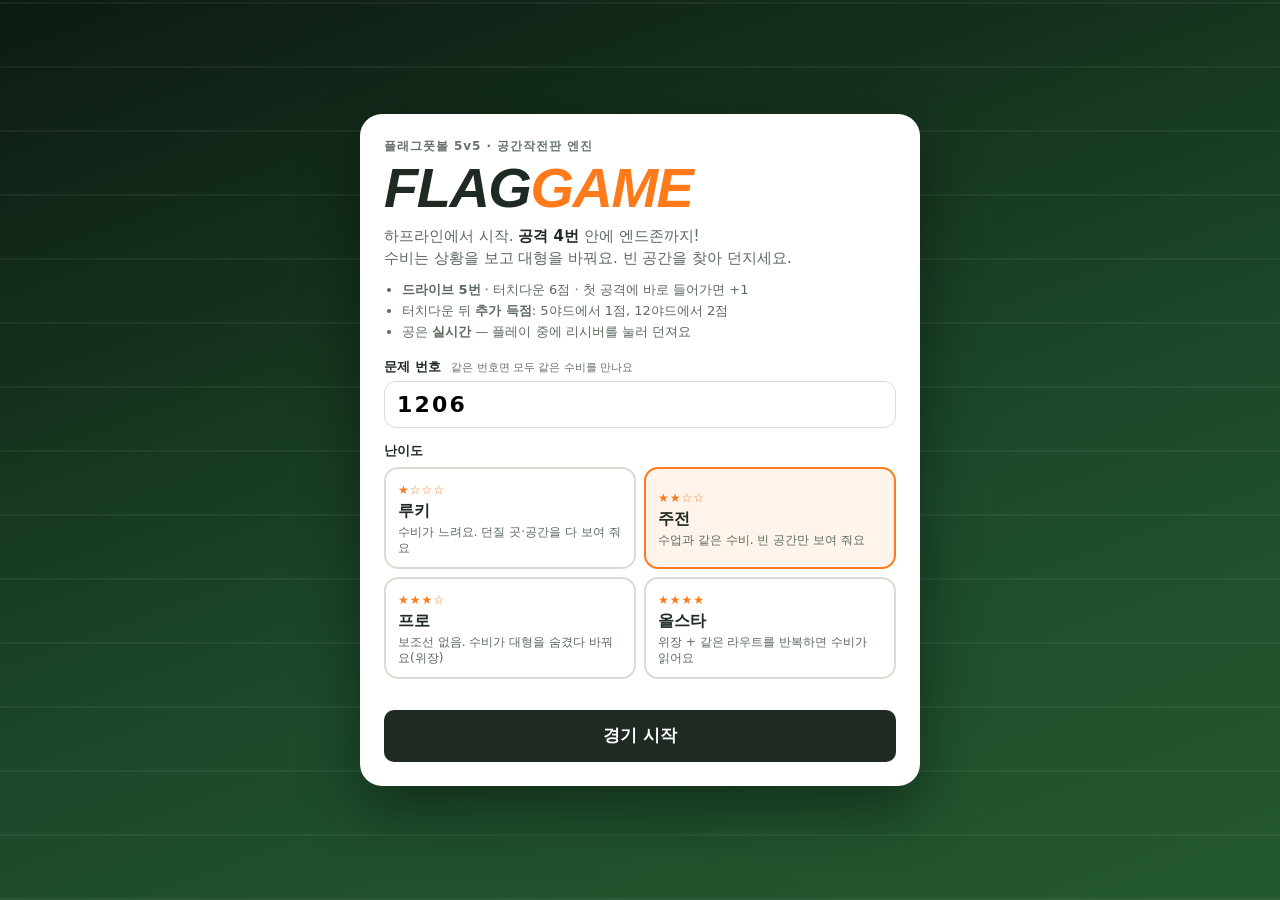
==== index.html @ d213f891 "FLAG GAME 시제품: 4다운 터치다운 게임 (공간작전판 v12 엔진 기반) - 하프라인에서 4번 공격, 드라이브 5번, 추가 득점 1·2점 선택 - 수비 코치: 상황별 대형 " ====
<!DOCTYPE html>
<html lang="ko">
<head>
<meta charset="UTF-8">
<meta name="viewport" content="width=device-width, initial-scale=1.0, maximum-scale=1.0, user-scalable=no">
<meta name="theme-color" content="#ffffff">
<title>FLAG GAME — 4다운 터치다운</title>
<style>
:root{
  --board:#f5f6f2; --panel:#ffffff; --line:#d9ddd3; --ink:#1e2a22; --ink-2:#5b6a5f; --ink-3:#66736a;
  --turf:#3a7a49; --turf-d:#316a3f; --chalk:#f2f4ea;
  --off:#ff7a1a; --off-d:#c75a06; --def:#2f6fe0; --def-d:#1f4fa8;
  --open:#2f9a52; --tight:#d69b12; --shut:#c9422f; --ball:#7a4a1e;
}
*{margin:0;padding:0;box-sizing:border-box;-webkit-tap-highlight-color:transparent}
html,body{height:100%}
body{font-family:'Apple SD Gothic Neo','Noto Sans KR','Malgun Gothic',system-ui,sans-serif;background:var(--board);color:var(--ink);font-size:14px;line-height:1.45;overscroll-behavior:none;-webkit-user-select:none;user-select:none}
button{font:inherit;color:inherit;border:0;background:none;cursor:pointer}
button:focus-visible,[tabindex]:focus-visible{outline:3px solid var(--def);outline-offset:2px}

header{display:flex;align-items:baseline;gap:12px;padding:10px 16px;background:var(--panel);border-bottom:1px solid var(--line)}
header h1{font-size:18px;font-weight:800;letter-spacing:-.5px;white-space:nowrap}
header .claim{font-size:13px;color:var(--ink-2)}
header .gear{margin-left:auto;font-size:18px;color:var(--ink-3);padding:2px 6px}

#app{display:grid;grid-template-columns:minmax(0,1fr) 340px;gap:12px;padding:12px;height:calc(100% - 44px)}
#fieldWrap{position:relative;background:var(--turf);border-radius:14px;overflow:hidden;min-height:360px;touch-action:none}
#field{width:100%;height:100%;display:block;touch-action:none}
#hint{position:absolute;left:12px;top:10px;background:rgba(30,42,34,.78);color:var(--chalk);padding:6px 12px;border-radius:20px;font-size:13px;pointer-events:none;max-width:70%}
#clock{position:absolute;right:12px;top:10px;background:rgba(30,42,34,.78);color:var(--chalk);padding:6px 12px;border-radius:20px;font-size:13px;font-variant-numeric:tabular-nums;pointer-events:none}

#side{display:flex;flex-direction:column;gap:10px;overflow-y:auto;min-height:0}
.box{background:var(--panel);border:1px solid var(--line);border-radius:12px;padding:12px}
.box h2{font-size:13px;font-weight:700;color:var(--ink-2);margin-bottom:8px;display:flex;align-items:center;gap:8px}
.box h2 .r{margin-left:auto;font-weight:500;color:var(--ink-3)}

.chips{display:flex;flex-wrap:wrap;gap:6px}
.chip{padding:7px 12px;border-radius:20px;border:1.5px solid var(--line);background:#fff;font-weight:600;font-size:13px}
.chip.on{background:var(--ink);color:#fff;border-color:var(--ink)}
.chip.def.on{background:var(--def);border-color:var(--def)}
.chip small{display:block;font-weight:400;font-size:12px;opacity:.75;line-height:1.2}

.grid{display:grid;grid-template-columns:44px repeat(5,1fr);gap:4px;align-items:stretch}
.grid .hd{font-size:12px;color:var(--ink-3);text-align:center;padding:4px 0;align-self:end}
.grid .rh{font-size:12px;color:var(--ink-3);display:flex;align-items:center;justify-content:center;text-align:center;line-height:1.2}
.cell{border:1.5px solid var(--line);border-radius:10px;padding:4px 2px 5px;display:flex;flex-direction:column;align-items:center;gap:2px;min-height:58px;background:#fff}
.cell svg{width:30px;height:28px}
.cell span{font-size:12px;font-weight:700;letter-spacing:-.3px}
.cell.on{border-color:var(--off);background:#fff3e8}
.cell.empty{border-style:dashed;opacity:.35;pointer-events:none}
.cell:disabled{opacity:.4}
.who{font-size:13px;margin-bottom:8px;color:var(--ink-2)}
.who b{color:var(--off-d)}

.row{display:flex;gap:8px;align-items:center}
.btn{padding:10px 14px;border-radius:10px;font-weight:700;font-size:14px;background:#eef0ea}
.btn.primary{background:var(--ink);color:#fff;flex:1}
.btn.primary:disabled{opacity:.45}
.btn.small{padding:7px 10px;font-size:13px}
input[type=range]{flex:1;accent-color:var(--ink)}
.mode{display:flex;border:1.5px solid var(--line);border-radius:10px;overflow:hidden}
.mode button{flex:1;padding:8px;font-weight:700;font-size:13px}
.mode button.on{background:var(--ink);color:#fff}

#result{display:none}
#result .big{font-size:26px;font-weight:800;letter-spacing:-.5px;line-height:1.1}
#result .big.open{color:var(--open)} #result .big.tight{color:var(--tight)} #result .big.shut{color:var(--shut)}
#result .sub{font-size:13px;color:var(--ink-2);margin-top:3px}
#ask{margin-top:10px;padding:10px 12px;background:#f2f4ee;border-left:4px solid var(--def);border-radius:6px;font-size:13.5px;line-height:1.5}

#log{display:flex;flex-direction:column;gap:5px}
.try{display:flex;gap:8px;font-size:12.5px;padding:6px 8px;border-radius:8px;background:#f7f8f4;align-items:baseline}
.try .f{font-weight:700;color:var(--def-d);min-width:56px}
.try .s{margin-left:auto;font-weight:700;font-variant-numeric:tabular-nums}
.try .s.open{color:var(--open)} .try .s.tight{color:var(--tight)} .try .s.shut{color:var(--shut)}
.empty-note{font-size:13px;color:var(--ink-3)}

#view3d{display:none;position:fixed;inset:0;background:#0f1713;z-index:8;flex-direction:column}
#view3d .bar{display:flex;align-items:center;gap:10px;padding:8px 12px;color:#e8ece4;font-size:13px}
#view3d .bar b{font-size:15px;white-space:nowrap}
#view3d .bar .mode button{color:#e8ece4;padding:6px 12px;white-space:nowrap} #view3d .bar .mode button.on{background:#ffe28a;color:#1e2a22}
#view3d .bar .x{margin-left:auto;background:#2a3830;color:#fff;padding:6px 12px;border-radius:8px;font-weight:700}
#c3d{flex:1;min-height:0;touch-action:none;position:relative}
#c3d canvas{display:block;position:absolute;inset:0}
#c3d::after{content:'';position:absolute;inset:0;pointer-events:none;z-index:1;background:radial-gradient(ellipse at 50% 52%,rgba(0,0,0,0) 58%,rgba(4,10,7,.42) 100%)}
#hud,#read,#verdict{z-index:2}
#camSel{margin-left:6px}
#hud{position:absolute;left:12px;top:12px;display:flex;gap:2px;pointer-events:none;font-family:'Helvetica Neue',Arial,sans-serif}
#hud .cell{background:rgba(12,18,15,.82);border:1px solid rgba(255,255,255,.08);padding:6px 12px;min-width:74px;color:#e8ece4}
#hud .cell:first-child{border-radius:8px 0 0 8px} #hud .cell:last-child{border-radius:0 8px 8px 0}
#hud small{display:block;font-size:10px;letter-spacing:.14em;color:#9fb0a5} #hud b{display:block;font-size:17px;font-weight:800;line-height:1.2}
#hud b.num{font-variant-numeric:tabular-nums;color:#ffe28a} #hud .wide{min-width:180px} #hud .wide b{font-size:13px;font-weight:600}
#read{position:absolute;left:12px;bottom:12px;display:flex;align-items:center;gap:6px;background:rgba(12,18,15,.82);padding:8px 10px;border-radius:10px}
#read .lbl{font-size:10px;letter-spacing:.14em;color:#9fb0a5;margin-right:6px}
#read .rb{width:46px;height:38px;border-radius:8px;background:#ff7a1a;color:#fff;font-weight:800;font-size:14px}
#read .rb:disabled{background:#3a463f;color:#8d9a90}
#lost3d{position:absolute;inset:0;display:none;flex-direction:column;align-items:center;justify-content:center;gap:12px;background:rgba(12,18,15,.9);color:#fff;font-weight:800;font-size:17px;text-align:center;z-index:4}
#lost3d small{display:block;font-weight:500;font-size:13px;color:#c9d3cc;margin-top:6px}
#lost3d .btn{flex:0 0 auto;width:auto;min-width:150px;padding:12px 22px}
#tdBanner{position:absolute;left:50%;top:24%;transform:translate(-50%,-50%);font:italic 900 clamp(36px,8vw,92px)/1 "Arial Black","Helvetica Neue",Arial,sans-serif;color:#ffd21f;-webkit-text-stroke:3px #0f1417;text-shadow:0 6px 0 #c75a06,0 12px 28px rgba(0,0,0,.45);pointer-events:none;display:none;z-index:3;white-space:nowrap}
#verdict{position:absolute;right:12px;bottom:12px;background:rgba(12,18,15,.86);color:#fff;padding:10px 14px;border-radius:10px;font-weight:800;font-size:18px;display:none;max-width:60%}
#verdict.open{color:#7ee2a0} #verdict.tight{color:#ffd166} #verdict.shut{color:#ff8a80}
#verdict small{display:block;font-weight:500;font-size:12px;color:#c9d3cc;margin-top:3px}
@media (max-width:600px){
  #hud{flex-wrap:wrap;right:12px;gap:2px} #hud .cell{min-width:0;flex:1;padding:4px 8px} #hud .wide{flex-basis:100%;border-radius:0 0 8px 8px} #hud .cell:first-child,#hud .cell:last-child{border-radius:0}
  #hud b{font-size:14px} #hud small{font-size:10px}
  #read{left:8px;right:8px;bottom:8px;justify-content:space-between} #read .lbl{display:none} #read .rb{flex:1;height:44px;font-size:16px}
  #verdict{left:8px;right:8px;bottom:64px;max-width:none;font-size:16px}
  #view3d .bar .tip{display:none}
}
#view3d .ctl{display:flex;align-items:center;gap:10px;padding:8px 12px;background:#1a2620;color:#e8ece4;font-size:13px}
#view3d .ctl .btn{background:#2a3830;color:#fff}
#view3d .guideSel{border-color:#3a4a41} #view3d .guideSel button{color:#e8ece4;white-space:nowrap} #view3d .guideSel button.on{background:#ffe28a;color:#1e2a22}
@media (max-width:600px){ #view3d .ctl{flex-wrap:wrap} #view3d .guideSel{flex-basis:100%} }
#view3d .ctl input[type=range]{accent-color:#ffe28a}
#view3d .tip{font-size:12px;color:#9fb0a5}
#btn3d{margin-bottom:10px;width:100%;background:#1e2a22;color:#fff}
.stripHd{display:flex;justify-content:space-between;gap:6px;font-size:12px;color:var(--ink-3);margin-bottom:4px;flex-wrap:wrap}
.lg{display:inline-block;width:9px;height:9px;border-radius:2px;margin:0 3px 0 7px;vertical-align:-1px} .lg.open{background:#2f9a52} .lg.tight{background:#f2c94c} .lg.shut{background:#efcdc6}
#winStrip{width:100%;height:78px;display:block;cursor:pointer;touch-action:none}
.guideSel button{font-size:13px;padding:7px 4px}
#winLine{font-size:12.5px;line-height:1.5}
#btn3d:disabled{opacity:.4}
#settings{display:none;position:fixed;inset:0;background:rgba(30,42,34,.45);align-items:center;justify-content:center;z-index:9}
#settings .sheet{background:#fff;border-radius:14px;padding:18px;width:min(92vw,380px)}
#settings label{display:block;font-size:13px;color:var(--ink-2);margin:10px 0 4px}
#settings input[type=number]{width:100%;padding:8px;border:1.5px solid var(--line);border-radius:8px;font:inherit}
#settings p{font-size:12.5px;color:var(--ink-3);margin-top:8px;line-height:1.5}

/* 우리 조 작전 · 교사 화면 */
.slots{display:grid;gap:6px}
.slot{display:flex;align-items:center;gap:8px;border:1.5px solid var(--line);border-radius:10px;padding:8px 10px}
.slot .grow{flex:1;min-width:0}
.slot .nm{font-weight:700;font-size:14px;white-space:nowrap;overflow:hidden;text-overflow:ellipsis}
.slot .tm{font-size:12px;color:var(--ink-3)}
.slot.empty .nm{color:var(--ink-3);font-weight:600}
.slot .btn{padding:7px 10px;font-size:13px}
.teamBar{display:flex;align-items:center;gap:8px;margin-top:8px}
.teamBar .empty-note{flex:1}
.dlg{display:none;position:fixed;inset:0;background:rgba(30,42,34,.45);align-items:center;justify-content:center;z-index:20;padding:16px}
.dlg .sheet{background:#fff;border-radius:14px;padding:18px;width:min(92vw,380px)}
.dlg h2{font-size:16px;font-weight:800;margin-bottom:4px}
.dlg .lead{font-size:13px;color:var(--ink-2)}
.dlg label{display:block;font-size:13px;color:var(--ink-2);margin:12px 0 4px}
.dlg input,.dlg select,#settings input[type=text]{width:100%;padding:10px;border:1.5px solid var(--line);border-radius:8px;font:inherit;font-size:16px;background:#fff;color:var(--ink)}
.dlg .two{display:grid;grid-template-columns:1fr 1fr;gap:10px}
.dlg .two label{margin-top:12px}
.dlg .msg{min-height:20px;font-size:13px;color:var(--shut);margin-top:10px;line-height:1.4}
.dlg .acts{display:flex;gap:8px;justify-content:flex-end;margin-top:12px}
.dlg .acts .btn.primary{flex:0 0 auto;min-width:96px}
#inpPin{letter-spacing:10px;font-size:24px;text-align:center;font-variant-numeric:tabular-nums}
#toast{position:fixed;left:50%;bottom:24px;transform:translateX(-50%);background:var(--ink);color:#fff;padding:10px 16px;border-radius:20px;font-size:14px;z-index:30;display:none;max-width:92vw;text-align:center;box-shadow:0 6px 20px rgba(0,0,0,.25)}
#teacher{display:none;position:fixed;inset:0;background:var(--board);z-index:15;overflow:auto;-webkit-overflow-scrolling:touch}
#teacher .tHead{position:sticky;top:0;background:var(--panel);border-bottom:1px solid var(--line);padding:10px 16px;display:flex;align-items:center;gap:8px;flex-wrap:wrap;z-index:1}
#teacher .tHead h2{font-size:17px;font-weight:800;margin-right:auto}
#teacher .tBody{padding:12px 16px 40px;max-width:900px;margin:0 auto}
#tStatus{font-size:13px;color:var(--ink-2);margin:2px 0 10px;min-height:18px}
#tTabs{display:flex;flex-wrap:wrap;gap:6px;margin-bottom:12px}
#tTabs .chip .n{font-weight:500;opacity:.7;margin-left:4px;font-size:12px}
.tRow{display:grid;grid-template-columns:52px repeat(3,minmax(0,1fr));gap:8px;margin-bottom:8px;align-items:stretch}
.tRow .tn{font-weight:800;display:flex;align-items:center;justify-content:center;background:var(--panel);border:1px solid var(--line);border-radius:10px}
.tCell{background:var(--panel);border:1.5px solid var(--line);border-radius:10px;padding:9px 10px;text-align:left;min-height:64px;display:flex;flex-direction:column;gap:2px;position:relative}
.tCell .k{font-size:12px;color:var(--ink-3)}
.tCell .nm{font-weight:700;font-size:14px;white-space:nowrap;overflow:hidden;text-overflow:ellipsis}
.tCell .tm{font-size:12px;color:var(--ink-3)}
.tCell.empty{background:transparent;border-style:dashed}
.tCell.empty .nm{color:var(--ink-3);font-weight:500}
.tCell .hist{position:absolute;right:6px;bottom:6px;font-size:12px;color:var(--def);font-weight:700;padding:4px 6px;border-radius:6px;background:#eef3ff}
#tKeyBox{background:var(--panel);border:1px solid var(--line);border-radius:12px;padding:16px;max-width:420px}
#tKeyBox input{width:100%;padding:10px;border:1.5px solid var(--line);border-radius:8px;font-size:18px;letter-spacing:2px;margin:8px 0}
#tHist .item{display:block;width:100%;text-align:left;border:1.5px solid var(--line);border-radius:10px;padding:10px;margin-top:8px;background:#fff}
#tHist .item .tm{font-size:12px;color:var(--ink-3)}
#tHist .item .ds{font-size:13px;color:var(--ink-2);margin-top:2px}
#playTag{position:absolute;left:12px;bottom:10px;background:rgba(255,255,255,.92);color:var(--ink);padding:6px 12px;border-radius:12px;font-size:13px;font-weight:700;display:none;max-width:70%;pointer-events:none}
#playTag small{display:block;font-weight:500;color:var(--ink-2)}
@media (max-width:520px){ .tRow{grid-template-columns:40px repeat(3,minmax(0,1fr));gap:6px} .tCell{padding:8px} .tCell .nm{font-size:13px} }

@media (max-width:820px){
  #app{grid-template-columns:1fr;grid-template-rows:auto auto;height:auto;overflow:visible}
  #fieldWrap{height:118vw;min-height:300px}
  #clock{top:auto;bottom:10px}
  body{overflow-y:auto}
}
@media (prefers-reduced-motion:reduce){ * {transition:none !important} }
/* v12 운동장 태블릿용: 터치 크기 · 눌림 반응 · 등장 효과 */
button{touch-action:manipulation}
.cell span{white-space:nowrap;letter-spacing:-.6px}
.chip,.btn,.mode button,#tTabs .chip{min-height:44px}
#view3d .bar .mode button,#view3d .bar .x{min-height:40px}
button:not(:disabled){transition:transform 120ms cubic-bezier(.23,1,.32,1)}
button:not(:disabled):active{transform:scale(.97)}
#toast{display:block;opacity:0;visibility:hidden;transform:translate(-50%,8px);transition:opacity 200ms ease-out,transform 200ms cubic-bezier(.23,1,.32,1),visibility 0s linear 200ms}
#toast.show{opacity:1;visibility:visible;transform:translate(-50%,0);transition:opacity 200ms ease-out,transform 200ms cubic-bezier(.23,1,.32,1),visibility 0s}
.dlg .sheet,#settings .sheet{animation:sheetIn 200ms cubic-bezier(.23,1,.32,1)}
@keyframes sheetIn{from{opacity:0;transform:scale(.96)}to{opacity:1;transform:none}}
@media (prefers-reduced-motion:reduce){ .dlg .sheet,#settings .sheet{animation:none} #toast{transform:translate(-50%,0)} }
/* ===== FLAG GAME ===== */
html,body{height:100%}
body{display:flex;flex-direction:column}
#app{flex:1;height:auto;min-height:0}
header{align-items:center;gap:10px;padding:8px 16px}
.gLogo{font:italic 900 20px/1 "Arial Black","Helvetica Neue",Arial,sans-serif;letter-spacing:-.5px;white-space:nowrap}
.gLogo b,.gTitle b{color:var(--off)}
.sb{display:flex;gap:6px;flex:1;justify-content:center;flex-wrap:wrap}
.sb .c{background:#14201a;color:#fff;border-radius:10px;padding:3px 12px;text-align:center;min-width:66px;line-height:1.15}
.sb .c small{display:block;font-size:10px;letter-spacing:.1em;color:#9fb0a5}
.sb .c b{font-size:17px;font-weight:800;font-variant-numeric:tabular-nums}
.sb .c.score b{color:#ffd21f}
.sb .c.lvc b{font-size:14px;color:#ffb27a}
.sb .c.flash{animation:sbFlash 700ms ease-out}
@keyframes sbFlash{0%{background:#ffd21f;color:#14201a}100%{background:#14201a}}
.pips{display:inline-flex;gap:3px;margin-left:6px;vertical-align:2px}
.pips i{width:8px;height:8px;border-radius:50%;background:#3a4a40}
.pips i.on{background:var(--off)} .pips i.used{background:#6b7a70}
.menuBtn{font-size:13px;font-weight:700;color:var(--ink-2);border:1.5px solid var(--line)!important;border-radius:20px;padding:0 14px;min-height:40px;white-space:nowrap}
#teamBox,#guideRow,#btnReplay,#btnReplay3d,#defChips{display:none!important}
.sitDef{font-size:24px;font-weight:800;color:var(--def);letter-spacing:-.5px;line-height:1.2}
.sitDef small{font-size:13px;font-weight:700;color:var(--shut);margin-left:6px}
.sitCoach{font-size:13px;color:var(--ink-2);margin-top:2px}
.sitCoach:not(:empty)::before{content:'수비 코치 · ';font-weight:700;color:var(--ink)}
body[data-phase="live"] .lockable,body[data-phase="done"] .lockable{opacity:.45;pointer-events:none}
body:not([data-phase="done"]) #scrubRow,body:not([data-phase="done"]) #speedRow{display:none}
body:not([data-phase="call"]) #btnReset{display:none}
body:not([data-phase="live"]) #read{display:none}
body[data-phase="live"] #view3d .ctl{display:none}
body[data-phase="live"] #fieldWrap{box-shadow:0 0 0 3px var(--off) inset}
.gBanner{position:fixed;left:50%;bottom:20px;transform:translateX(-50%);z-index:60;background:#14201a;color:#fff;border-radius:18px;padding:14px 18px;width:max-content;min-width:280px;max-width:calc(100% - 32px);box-shadow:0 14px 44px rgba(0,0,0,.38);display:none;text-align:center}
.gBanner.show{display:block;animation:gbIn 280ms cubic-bezier(.23,1,.32,1)}
@keyframes gbIn{from{opacity:0;transform:translate(-50%,18px) scale(.95)}to{opacity:1;transform:translate(-50%,0)}}
.gbBig{font:italic 900 30px/1.1 "Arial Black","Helvetica Neue",Arial,sans-serif;letter-spacing:-.5px}
.gBanner.td .gbBig{color:#ffd21f;font-size:38px} .gBanner.good .gbBig{color:#7dffa0} .gBanner.bad .gbBig{color:#ff8a80}
.gbSub{font-size:14px;color:#cfdad2;margin-top:6px}
.gbActs{display:flex;gap:8px;justify-content:center;margin-top:12px;flex-wrap:wrap}
.gbActs button{min-height:44px;padding:0 16px;border-radius:12px;background:#2a3a31;color:#fff;font-weight:700}
.gbActs button.pri{background:var(--off)}
.gOver{position:fixed;inset:0;z-index:80;display:none;align-items:flex-start;justify-content:center;padding:24px 16px;overflow-y:auto;
  background:repeating-linear-gradient(0deg,rgba(255,255,255,.05) 0 2px,transparent 2px 64px),linear-gradient(160deg,#0d1a12,#1d4a2a 60%,#24592f)}
.gOver.show{display:flex}
.gCard{background:#fff;border-radius:22px;max-width:560px;width:100%;padding:24px;margin:auto;box-shadow:0 24px 60px rgba(0,0,0,.4);animation:sheetIn 260ms cubic-bezier(.23,1,.32,1)}
.gKick{font-size:12px;font-weight:700;letter-spacing:.08em;color:var(--ink-3)}
.gTitle{font:italic 900 clamp(40px,11vw,56px)/1 "Arial Black","Helvetica Neue",Arial,sans-serif;letter-spacing:-1.5px;margin:4px 0 10px}
.gLead{font-size:15px;color:var(--ink-2)} .gLead b{color:var(--ink)}
.gRules{margin:12px 0 4px 18px;font-size:13px;color:var(--ink-2)} .gRules li{margin:2px 0}
.gField{margin-top:14px} .gField label{font-size:13px;font-weight:700} .gField label small{font-weight:500;color:var(--ink-3);margin-left:6px}
.gField input{display:block;width:100%;margin-top:4px;font:800 22px/1 system-ui,sans-serif;letter-spacing:.1em;padding:10px 12px;border:1.5px solid var(--line);border-radius:12px;font-variant-numeric:tabular-nums}
.gLabel{font-size:13px;font-weight:700;margin:14px 0 6px}
.lvGrid{display:grid;grid-template-columns:repeat(2,minmax(0,1fr));gap:8px}
.lv{border:2px solid var(--line)!important;border-radius:14px;padding:10px 12px;text-align:left;min-height:44px;background:#fff}
.lv.on{border-color:var(--off)!important;background:#fff4ec}
.lv .st{color:var(--off);letter-spacing:1px;font-size:12px} .lv b{font-size:16px;display:block} .lv small{display:block;color:var(--ink-2);font-size:12px;line-height:1.35;margin-top:2px}
.gBest{font-size:13px;color:var(--ink-2);margin-top:10px;min-height:1em}
.gGo{width:100%;margin-top:8px;min-height:52px!important;font-size:17px!important}
.gFinal{display:flex;align-items:baseline;gap:6px} .gFinal b{font:italic 900 72px/1 "Arial Black",Arial,sans-serif;color:var(--off)} .gFinal span{font-size:18px;font-weight:800}
.gRank{font-size:14px;color:var(--ink-2);margin-top:4px}
.gDrives{margin-top:12px;display:grid;gap:6px}
.gDrives .d{display:grid;grid-template-columns:64px 1fr auto;gap:8px;align-items:center;padding:8px 10px;border-radius:10px;background:var(--board);font-size:13px}
.gDrives .d b{font-weight:800} .gDrives .d .p{font-weight:800;font-variant-numeric:tabular-nums}
.gDrives .d.td .p{color:var(--open)} .gDrives .d.no .p{color:var(--ink-3)}
.gCode{margin-top:10px;font:700 13px/1.4 ui-monospace,Menlo,monospace;background:#14201a;color:#ffe28a;border-radius:10px;padding:8px 10px;text-align:center}
@media (max-width:820px){
  header{flex-wrap:wrap} .sb{order:3;flex-basis:100%} .sb .c{min-width:0;flex:1;padding:3px 6px}
  #app{flex:none}
  .gBanner{bottom:12px}
}
body:has(#view3d[style*="flex"]) .gBanner{bottom:auto;top:64px}
@media (prefers-reduced-motion:reduce){ .gBanner.show,.gCard,.sb .c.flash{animation:none} }

</style>
</head>
<body>
<header>
  <h1 class="gLogo">FLAG<b>GAME</b></h1>
  <div class="sb" id="sbBar">
    <div class="c"><small>DRIVE</small><b id="sbDrive">1/5</b></div>
    <div class="c"><small>DOWN</small><b id="sbDown">1</b><span class="pips" id="sbPips"></span></div>
    <div class="c"><small>골까지</small><b id="sbTogo">25</b></div>
    <div class="c score"><small>SCORE</small><b id="sbScore">0</b></div>
    <div class="c lvc"><small>LEVEL</small><b id="sbLv">주전</b></div>
  </div>
  <button class="menuBtn" id="btnMenu">메뉴</button>
  <button class="gear" id="btnGear" aria-label="설정" hidden>⚙</button>
</header>

<div id="app">
  <div id="fieldWrap">
    <canvas id="field"></canvas>
    <div id="hint">선수를 누르고 라우트를 고르세요</div>
    <div id="clock">0.0초</div>
    <div id="playTag"></div>
  </div>

  <aside id="side">
    <section class="box" id="teamBox">
      <h2>우리 조 작전 <span class="r" id="teamWho"></span></h2>
      <div id="teamOut">
        <button class="btn primary" id="btnTeamLogin" style="width:100%">조 로그인하고 작전 저장하기</button>
      </div>
      <div id="teamIn" style="display:none">
        <div class="slots" id="slots"></div>
        <div class="teamBar"><span class="empty-note" id="teamMsg"></span><button class="btn small" id="btnTeamOut">나가기</button></div>
      </div>
    </section>
    <section class="box" id="sitBox">
      <h2>상대 수비 <span class="r" id="defNote"></span></h2>
      <div class="sitDef" id="sitDef">—</div>
      <div class="sitCoach" id="sitCoach"></div>
      <div class="chips" id="defChips" hidden></div>
    </section>

    <section class="box lockable" id="offBox">
      <h2>공격 <span class="r">선수는 끌어서 옮길 수 있어요</span></h2>
      <div class="chips" id="offChips" style="margin-bottom:10px"></div>
      <div class="mode" id="modeSel">
        <button class="on" data-m="pass">패스 플레이</button>
        <button data-m="run">런·속임수 플레이</button>
      </div>
    </section>

    <section class="box lockable" id="routeBox">
      <div class="who" id="who">선수를 먼저 누르세요</div>
      <div class="grid" id="routeGrid"></div>
    </section>

    <section class="box lockable" id="runBox" style="display:none">
      <div class="who" id="runWho">선수를 누르세요</div>
      <div class="row" style="margin-bottom:8px">
        <div class="mode" id="roleBtns" style="flex:1">
          <button data-r="">공 없음</button><button data-r="fake">주는 척</button><button data-r="real">공 주기</button>
        </div>
        <button class="btn small" id="btnQBSel">QB 움직이기</button>
        <button class="btn small" id="btnClearPath">길 지우기</button>
      </div>
      <div class="empty-note" id="flowNote" style="line-height:1.5"></div>
    </section>

    <section class="box">
      <div class="row" id="guideRow" style="margin-bottom:8px">
        <span style="font-size:12px;color:var(--ink-3);white-space:nowrap">보조선</span>
        <div class="mode guideSel" style="flex:1"><button data-g="all">공간+던질 곳</button><button data-g="space">공간만</button><button data-g="off">끄기</button></div>
      </div>
      <div class="row" style="margin-bottom:8px">
        <button class="btn primary" id="btnSnap">스냅!</button>
        <button class="btn" id="btnReset">작전 비우기</button>
      </div>
      <button class="btn" id="btn3d" disabled>3D로 보기</button>
      <div id="winWrap" style="display:none;margin-bottom:8px">
        <div class="stripHd"><span>던질 창 · 그 순간 던지면 공이 떨어질 때</span><span><i class="lg open"></i>열림<i class="lg tight"></i>타이트<i class="lg shut"></i>쳐냄</span></div>
        <canvas id="winStrip"></canvas>
      </div>
      <div class="row" id="scrubRow">
        <span style="font-size:12px;color:var(--ink-3)">시간</span>
        <input type="range" id="scrub" min="0" max="500" value="0" step="1" aria-label="시간">
      </div>
      <div class="row" id="speedRow" style="margin-top:8px">
        <span style="font-size:12px;color:var(--ink-3)">배속</span>
        <div class="mode" id="speedSel" style="flex:1"><button data-s="0.3">0.3</button><button data-s="0.5">0.5</button><button data-s="0.7">0.7</button><button data-s="1" class="on">1</button></div>
        <button class="btn small" id="btnReplay">다시 재생</button>
      </div>
      <div class="empty-note" style="margin-top:6px" id="passNote">스냅 후 시간을 멈추고 리시버를 누르면 그 순간 던집니다</div>
    </section>

    <section class="box" id="result">
      <div class="big" id="resBig">—</div>
      <div class="sub" id="resSub"></div>
      <div class="sub" id="resOut" style="font-weight:700;color:var(--ink);margin-top:6px"></div>
      <div id="ask"></div>
      <div class="sub" id="winLine" style="margin-top:8px"></div>
    </section>

    <section class="box">
      <h2>이번 경기 기록 <span class="r" id="logCount"></span></h2>
      <div id="log"><div class="empty-note">아직 플레이가 없어요</div></div>
    </section>
  </aside>
</div>

<div id="view3d">
  <div class="bar"><b>FLAG GAME 3D</b>
    <div class="mode" id="camSel"><button class="on" data-c="cine">방송</button><button data-c="qb">QB 뒤</button><button data-c="top">위에서</button></div>
    <span class="tip" id="tip3d"></span><button class="x" id="btnClose3d">닫기</button></div>
  <div id="c3d">
    <div id="hud">
      <div class="cell"><small>OFFENSE</small><b id="hudOff">스프레드</b></div>
      <div class="cell"><small>DEFENSE</small><b id="hudDef">2-2</b></div>
      <div class="cell"><small>PLAY CLOCK</small><b id="t3d" class="num">0.0</b></div>
      <div class="cell"><small>RUSH</small><b id="hudRush" class="num">—</b></div>
      <div class="cell wide"><small>READ</small><b id="info3d">—</b></div>
    </div>
    <div id="read">
      <span class="lbl">MAKE YOUR READ</span>
      <button class="rb" data-r="C">C</button><button class="rb" data-r="W1">W1</button><button class="rb" data-r="W2">W2</button><button class="rb" data-r="W3">W3</button>
    </div>
    <div id="verdict"></div>
    <div id="tdBanner">TOUCHDOWN!</div>
    <div id="lost3d"><div>3D 화면이 잠시 끊겼어요<small>휴대폰 그래픽 메모리가 모자라면 생길 수 있어요</small></div><button class="btn primary" id="btnRe3d">다시 그리기</button></div>
  </div>
  <div class="ctl">
    <button class="btn small" id="btnPlay3d">▶ 재생</button>
    <button class="btn small" id="btnReplay3d">↺ 처음부터</button>
    <input type="range" id="scrub3d" min="0" max="500" value="0" step="1" style="flex:1" aria-label="시간">
    <div class="mode guideSel g3" title="보조선"><button data-g="all">공간+던질 곳</button><button data-g="space">공간만</button><button data-g="off">끄기</button></div>
  </div>
</div>
<div id="dlgLogin" class="dlg" role="dialog" aria-modal="true" aria-labelledby="dlgLoginT">
  <div class="sheet">
    <h2 id="dlgLoginT">조 로그인</h2>
    <p class="lead">선생님께 받은 우리 조 비밀번호를 넣어 주세요.</p>
    <div class="two"><label>반<select id="selC"></select></label><label>조<select id="selT"></select></label></div>
    <label for="inpPin">비밀번호 (숫자 4자리)</label>
    <input id="inpPin" type="tel" inputmode="numeric" maxlength="4" autocomplete="off" pattern="[0-9]*">
    <p class="msg" id="loginMsg"></p>
    <div class="acts"><button class="btn" data-close="dlgLogin">취소</button><button class="btn primary" id="btnDoLogin">로그인</button></div>
  </div>
</div>
<div id="dlgSave" class="dlg" role="dialog" aria-modal="true" aria-labelledby="dlgSaveT">
  <div class="sheet">
    <h2 id="dlgSaveT">작전 저장</h2>
    <p class="lead" id="saveLead"></p>
    <label for="inpPlayName">작전 이름</label>
    <input id="inpPlayName" type="text" maxlength="30" autocomplete="off">
    <label for="inpPlayDesc">한 줄 설명 (공간이 어디에 생기나요?)</label>
    <input id="inpPlayDesc" type="text" maxlength="200" autocomplete="off">
    <p class="msg" id="saveMsg"></p>
    <div class="acts"><button class="btn" data-close="dlgSave">취소</button><button class="btn primary" id="btnDoSave">저장</button></div>
  </div>
</div>
<div id="dlgHist" class="dlg" role="dialog" aria-modal="true" aria-labelledby="dlgHistT">
  <div class="sheet" style="max-height:80vh;overflow:auto">
    <h2 id="dlgHistT">이전 버전</h2>
    <p class="lead" id="histLead"></p>
    <div id="tHist"></div>
    <div class="acts"><button class="btn" data-close="dlgHist">닫기</button></div>
  </div>
</div>
<div id="teacher">
  <div class="tHead">
    <h2>교사 화면 · 작전 저장소</h2>
    <button class="btn small" id="btnTCheck">연결 점검</button>
    <button class="btn small" id="btnTRefresh">새로고침</button>
    <button class="btn small primary" id="btnTClose" style="flex:0 0 auto">닫기</button>
  </div>
  <div class="tBody">
    <div id="tStatus"></div>
    <div id="tKeyBox" style="display:none">
      <b>교사 열쇠</b>
      <p class="empty-note" style="margin-top:4px">구글 시트 메뉴 [작전판 &gt; 교사 열쇠 보기]에 있는 열쇠예요. 이 태블릿에 한 번만 넣으면 됩니다.</p>
      <input id="inpTKey" type="text" autocomplete="off" autocapitalize="characters" spellcheck="false">
      <div class="row" style="justify-content:flex-end"><button class="btn primary" id="btnTKey" style="flex:0 0 auto">확인</button></div>
    </div>
    <div id="tTabs"></div>
    <div id="tGrid"></div>
  </div>
</div>
<div id="toast" role="status" aria-live="polite"></div>
<div id="gBanner" class="gBanner" role="status" aria-live="polite"><div class="gbBig" id="gbBig"></div><div class="gbSub" id="gbSub"></div><div class="gbActs" id="gbActs"></div></div>
<div id="gStart" class="gOver" role="dialog" aria-modal="true" aria-labelledby="gStartT">
  <div class="gCard">
    <div class="gKick">플래그풋볼 5v5 · 공간작전판 엔진</div>
    <h2 class="gTitle" id="gStartT">FLAG<b>GAME</b></h2>
    <p class="gLead">하프라인에서 시작. <b>공격 4번</b> 안에 엔드존까지!<br>수비는 상황을 보고 대형을 바꿔요. 빈 공간을 찾아 던지세요.</p>
    <ul class="gRules">
      <li><b>드라이브 5번</b> · 터치다운 6점 · 첫 공격에 바로 들어가면 +1</li>
      <li>터치다운 뒤 <b>추가 득점</b>: 5야드에서 1점, 12야드에서 2점</li>
      <li>공은 <b>실시간</b> — 플레이 중에 리시버를 눌러 던져요</li>
    </ul>
    <div class="gField"><label for="inpSeed">문제 번호 <small>같은 번호면 모두 같은 수비를 만나요</small></label><input id="inpSeed" type="tel" inputmode="numeric" maxlength="6" autocomplete="off"></div>
    <div class="gLabel">난이도</div>
    <div class="lvGrid" id="lvGrid"></div>
    <p class="gBest" id="gBest"></p>
    <button class="btn primary gGo" id="btnGo">경기 시작</button>
  </div>
</div>
<div id="gEnd" class="gOver" role="dialog" aria-modal="true" aria-labelledby="gEndT">
  <div class="gCard">
    <div class="gKick" id="gEndKick"></div>
    <h2 class="gTitle" id="gEndT">FINAL</h2>
    <div class="gFinal"><b id="gEndScore">0</b><span>점</span></div>
    <div class="gRank" id="gEndRank"></div>
    <div class="gDrives" id="gEndDrives"></div>
    <p class="gBest" id="gEndBest"></p>
    <div class="gCode" id="gEndCode"></div>
    <div class="row" style="margin-top:14px"><button class="btn" id="btnHome">처음 화면</button><button class="btn primary" id="btnAgain">같은 문제 다시</button></div>
  </div>
</div>
<div id="settings" role="dialog" aria-modal="true" aria-labelledby="settingsT">
  <div class="sheet">
    <h2 id="settingsT" style="font-size:16px;font-weight:800">교사 설정</h2>
    <label for="inpRush">러셔가 QB에 닿는 시간 (초)</label>
    <input type="number" id="inpRush" step="0.1" min="1" max="6">
    <p>실제 수업 경기에서 7야드 러셔가 7야드 뒤 QB를 잡는 시간을 재서 맞추세요. 수비 반응 지연(0.3초)·속도·방향전환 감속은 고정이며 학생에게 보이지 않습니다.</p>
    <label for="inpStore">작전 저장소 주소 (Apps Script 웹 앱 주소)</label>
    <input type="text" id="inpStore" placeholder="https://script.google.com/macros/s/…/exec" autocomplete="off" spellcheck="false">
    <div class="row" style="margin-top:10px"><button class="btn" id="btnTeacher" style="flex:1">교사 화면 열기</button></div>
    <div class="row" style="margin-top:12px;justify-content:flex-end">
      <button class="btn" id="btnClearLog">기록 지우기</button>
      <button class="btn primary" id="btnCloseSet" style="flex:0 0 auto">닫기</button>
    </div>
  </div>
</div>

<script>
/* =========================================================
   규칙 (학생에게는 안 보임)
   ========================================================= */
const store={ // 저장소가 막힌 환경(미리보기 창 등)에서도 죽지 않게
  get(k){ try{ return localStorage.getItem(k); }catch(e){ return null; } },
  set(k,v){ try{ localStorage.setItem(k,v); }catch(e){} },
  del(k){ try{ localStorage.removeItem(k); }catch(e){} } };
function loadLog(){ try{ const a=JSON.parse(store.get('fg.log')||'[]'); return Array.isArray(a)?a:[]; }catch(e){ return []; } }
const R = {
  speed: 6.2,        // yd/s, 공격·수비 동일
  lag: 0.30,         // s, 수비 반응 지연
  cutAngle: 60,      // deg, 이 이상 꺾으면
  cutSlow: 0.5,      // 속도 배율
  cutDur: 0.40,      // s, 감속 지속
  cushion: 2.5,        // yd, 맨 수비 출발 간격
  front: 2.2,        // yd, 맨 수비가 리시버 앞을 지키는 여유
  runReact: 0.8,     // s, 맨 수비가 런을 알아채는 시간
  dt: 0.05, T: 5.0,
  mesh: 2.5,         // yd, QB와 이 안에서 만나야 공을 주고받음
  grab: 0.9,         // yd, 러셔가 QB를 잡는 거리
  pull: 1.2,         // yd, 공 가진 선수의 플래그를 뽑을 수 있는 거리 (팔 길이)
  lead: 0.6,         // s, 공 가진 사람은 이만큼 앞질러 잡으러 감
  ballSpeed: 18,     // yd/s, 패스 속도 (공이 날아가는 동안에도 수비는 움직인다)
  ballReact: 0.5,    // s, 공이 뜬 걸 보고 수비가 떨어질 자리로 방향을 바꾸기까지
  breakup: 1.0,      // yd, 공이 도착할 때 수비가 이 안에 있으면 쳐냄 (팔이 닿는 거리)
  openD: 3.0,        // yd, 공이 도착할 때 가장 가까운 수비가 이만큼 떨어져 있으면 '열렸다'
  catchSlow: 0.5,
  moveThrow: 0.8,    // 달리면서 던지면 공 속도 배율 (서서 던지면 그대로)
  setSpeed: 1.5,     // yd/s, QB가 이보다 빠르게 움직이며 던지면 '달리며 던짐'    // s, 공을 잡고 품는 동안은 느려짐 (그 사이 가까운 수비가 붙는다)
  Tmax: 12,          // s, 패스 뒤 달리기까지 계산하는 최대 시간
  fool: [0.5, 10],   // 속는 시간 = 0.5초 + (QB까지 거리 / 10)초, 최대 2초
  rushArrive: +(store.get('fg.rush') || 3.0)
};
/* 판정 (공이 도착하는 순간, 떨어질 자리와 가장 가까운 수비의 거리) */
const verdictOf = d => d>=R.openD ? 'open' : d>=R.breakup ? 'tight' : 'shut';
const WORD = {open:'열렸다', tight:'타이트', shut:'쳐냄'};
const FIELD = { xMin:-15, xMax:15, yMin:-9, yMax:31 }; // yd, y=0 스크리미지

/* 라우트: 오른쪽 선수 기준 (x+ = 바깥). 왼쪽 선수는 자동 반전 */
const ROUTES = {
  slant:  {n:'슬랜트',  pts:[[0,3],[-7,10]]},
  flat:   {n:'플랫',    pts:[[0,1],[9,3]]},
  hitch:  {n:'히치',    pts:[[0,6],[1,4]]},
  drag:   {n:'드래그',  pts:[[0,3],[-16,4.5]]},
  out:    {n:'아웃',    pts:[[0,10],[9,10]]},
  inn:    {n:'인',      pts:[[0,10],[-12,10]]},
  curl:   {n:'컬',      pts:[[0,12],[-1.5,9]]},
  post:   {n:'포스트',  pts:[[0,12],[-9,23]]},
  corner: {n:'코너',    pts:[[0,12],[8,23]]},
  go:     {n:'고',      pts:[[0,29]]},
  comeback:{n:'컴백',   pts:[[0,16],[2.5,12]]},
  outup:  {n:'아웃앤업',pts:[[0,7],[5,7],[5,28]]},
  slugo:  {n:'슬러고',  pts:[[0,3],[-4,7],[-4,28]]},
};
const GRID = [ // [행 이름, [안쪽, 바깥, 직진, 돌아오기, 가로]]
  ['짧음', ['slant','flat',null,'hitch','drag']],
  ['중간', ['inn','out',null,'curl',null]],
  ['깊음', ['post','corner','go','comeback',null]],
  ['속임수',['slugo','outup',null,null,null]],
];

/* 공격 진형 */
const OFF_SETS = {
  spread:{n:'스프레드', p:{C:[0,0], QB:[0,-7], W1:[-12,0], W2:[12,0], W3:[6,0]}},
  trips: {n:'트립스',   p:{C:[0,0], QB:[0,-7], W1:[12,0],  W2:[8,-1], W3:[4,0]}},
  bunch: {n:'번치',     p:{C:[0,0], QB:[0,-7], W1:[9,0],   W2:[11,-1.5], W3:[13,0]}},
};
/* 수비 대형: 러셔 제외 커버 인원 4 (블리츠만 3) */
const DEFS = {
  '2-2':   {n:'2-2', note:'짧은 존 2 + 깊은 존 2', rush:[[0,7]], cov:[
    {t:'zone',home:[-7,5], z:[-15,0,0,10]}, {t:'zone',home:[7,5], z:[0,15,0,10]},
    {t:'zone',home:[-7,14],z:[-15,0,10,31]},{t:'zone',home:[7,14], z:[0,15,10,31]} ]},
  '3-1':   {n:'3-1', note:'앞 3 + 세이프티 1', rush:[[0,7]], cov:[
    {t:'zone',home:[-10,5],z:[-15,-5,0,10]},{t:'zone',home:[0,5], z:[-5,5,0,10]},
    {t:'zone',home:[10,5], z:[5,15,0,10]},  {t:'zone',home:[0,16],z:[-15,15,10,31]} ]},
  '4across':{n:'4 어크로스', note:'4명 일렬, 골라인용', rush:[[0,7]], cov:[
    {t:'zone',home:[-11,6],z:[-15,-7.5,0,31]},{t:'zone',home:[-4,6],z:[-7.5,0,0,31]},
    {t:'zone',home:[4,6],  z:[0,7.5,0,31]},   {t:'zone',home:[11,6],z:[7.5,15,0,31]} ]},
  'man':   {n:'맨 락', note:'리시버 3 맨마킹 + 세이프티', rush:[[0,7]], cov:[
    {t:'man'},{t:'man'},{t:'man'}, {t:'zone',home:[0,17],z:[-15,15,12,31]} ]},
  'blitz': {n:'블리츠', note:'러셔 2, 커버 3', rush:[[-3,7],[3,7]], cov:[
    {t:'zone',home:[0,5],  z:[-6,6,0,10]},
    {t:'zone',home:[-8,13],z:[-15,0,0,31]},{t:'zone',home:[8,13],z:[0,15,0,31]} ]},
};

/* =========================================================
   상태
   ========================================================= */
const S = {
  defKey:'2-2', offKey:'spread', mode:'pass',
  off:{},           // id -> {x,y,route,label}
  paths:{}, roles:{},   // id -> [[x,y],...] / 'fake'|'real'
  selected:null,
  sim:null,         // {frames:[{off:{id:[x,y]},def:[[x,y]]}], ...}
  t:0, playing:false, raf:0, rate:1,
  pass:null,        // {rid, t}
  log: loadLog(),
  goal: 25,         // 스크리미지에서 골라인까지 (야드)
  guide: store.get('fg.guide') || 'all', // 보조선: all(공간+던질 곳) | space(공간만) | off
};
const EZ = 6; // 엔드존 깊이 (야드)
const ELIG = ['C','W1','W2','W3']; // 스냅 후 리시버가 되는 선수

function loadOffSet(k){
  S.offKey=k; S.off={};
  for(const [id,[x,y]] of Object.entries(OFF_SETS[k].p)) S.off[id]={x,y,route:null};
  S.paths={}; S.roles={}; S.selected=null; clearSim();
}
function clearSim(){ S.sim=null; S.win=null; S.t=0; S.pass=null; stopPlay(); scrub.value=0; result.style.display='none'; if(window.btn3d) btn3d.disabled=G.phase!=='call'; }

/* =========================================================
   시뮬레이션
   ========================================================= */
function mirror(id){ return S.off[id].x < 0 ? -1 : 1; }
function routeAbs(id){
  const p=S.off[id]; if(!p.route) return [[p.x,p.y]];
  const m=mirror(id);
  return [[p.x,p.y], ...ROUTES[p.route].pts.map(([dx,dy])=>[clamp(p.x+dx*m,FIELD.xMin+.5,FIELD.xMax-.5), Math.min(p.y+dy,S.goal+EZ-0.5,FIELD.yMax-0.5)])];
}
function clamp(v,a,b){ return Math.max(a,Math.min(b,v)); }
function dist(a,b){ return Math.hypot(a[0]-b[0],a[1]-b[1]); }

class Mover{ // 목표를 향해 같은 속도로, 급하게 꺾으면 잠깐 느려짐
  constructor(x,y,speed){ this.p=[x,y]; this.v=speed; this.h=null; this.slowUntil=-1; this.hist=[]; }
  step(target,t,dt){
    this.hist.push([t,this.p[0],this.p[1]]);
    const d=dist(this.p,target); if(d<1e-3) return;
    const dir=[(target[0]-this.p[0])/d,(target[1]-this.p[1])/d];
    if(this.h){ const dot=clamp(dir[0]*this.h[0]+dir[1]*this.h[1],-1,1);
      if(Math.acos(dot)*180/Math.PI>R.cutAngle) this.slowUntil=t+R.cutDur; }
    const sp=this.v*(t<this.slowUntil?R.cutSlow:1);
    const m=Math.min(d,sp*dt);
    this.p=[this.p[0]+dir[0]*m,this.p[1]+dir[1]*m]; this.h=dir;
  }
  at(tPast){ // 과거 위치 (반응 지연용)
    if(!this.hist.length) return this.p;
    for(let i=this.hist.length-1;i>=0;i--){ if(this.hist[i][0]<=tPast) return [this.hist[i][1],this.hist[i][2]]; }
    return [this.hist[0][1],this.hist[0][2]];
  }
}
class PathRunner extends Mover{ // 정해진 길을 따라감
  constructor(pts,speed){ super(pts[0][0],pts[0][1],speed); this.pts=pts; this.i=1; }
  step(t,dt){ if(this.i>=this.pts.length){ this.hist.push([t,...this.p]); return; }
    super.step(this.pts[this.i],t,dt); if(dist(this.p,this.pts[this.i])<0.05) this.i++; }
}

function movePts(id){ const p=S.off[id]; if(S.mode==='run' && S.paths[id]&&S.paths[id].length) return [[p.x,p.y],...S.paths[id].map(q=>[q[0],Math.min(q[1],S.goal+EZ-0.5)])]; return routeAbs(id); }
function meshTime(id){ // 선수가 QB 옆(mesh 거리 안)에 처음 닿는 시간, 없으면 null (QB가 움직이면 같이 움직이며 계산, 라인 뒤에서만)
  const m=new PathRunner(movePts(id),R.speed), q=new PathRunner(movePts('QB'),R.speed);
  for(let t=0;t<=R.T;t+=R.dt){ if(dist(m.p,q.p)<=R.mesh && t>0.15 && q.p[1]<=0) return +t.toFixed(2); m.step(t,R.dt); q.step(t,R.dt); } return null; }
function ballEvents(){ // 스냅 후 공이 오가는 순간들 (동선에서 계산)
  if(S.mode!=='run') return {events:[],warn:[]};
  const ev=[],warn=[];
  for(const [id,role] of Object.entries(S.roles)){ if(!role) continue; const t=meshTime(id);
    if(t==null){ warn.push(`${labelOf(id)}는 QB 옆 ${R.mesh}야드 안을 지나야 공을 받을 수 있어요`); continue; } ev.push({t,pid:id,fake:role==='fake'}); }
  ev.sort((a,b)=>a.t-b.t);
  const ri=ev.findIndex(e=>!e.fake); if(ri>=0){ const late=ev.slice(ri+1).filter(e=>e.fake); if(late.length) warn.push(`${late.map(e=>labelOf(e.pid)).join(', ')}의 주는 척은 진짜 핸드오프보다 늦어서 효과가 없어요`); }
  return {events: ri>=0 ? ev.slice(0,ri+1) : ev, warn};
}

function simulate(passOpt,probe){ // passOpt={rid,t}: 그 순간 던졌을 때의 뒷이야기까지 계산. probe=true면 공이 도착하는 순간까지만 계산해 결과만 돌려줌(화면 상태는 안 건드림)
  const D=DEFS[S.defKey], isRun=S.mode==='run';
  let {events}=ballEvents(); if(passOpt) events=events.filter(e=>e.t<passOpt.t);
  const realEv=events.find(e=>!e.fake)||null;
  const off={}, receivers=[];
  for(const id of Object.keys(S.off)){ const p=S.off[id];
    off[id]=new PathRunner(movePts(id),R.speed); if(ELIG.includes(id)) receivers.push(id); }
  const qb=S.off.QB, qbP=[qb.x,qb.y];
  let PS=null; // 패스: 리시버가 달려갈 자리로 앞질러 던진다 (공 속도와 리시버 동선이 만나는 첫 순간)
  if(passOpt){ const pr=new PathRunner(movePts(passOpt.rid),R.speed), qr=new PathRunner(movePts('QB'),R.speed); let tc=null, cp=null;
    for(let t=0;t<=R.Tmax;t+=R.dt){ if(t>=passOpt.t-1e-9) break; qr.step(t,R.dt); } // 던지는 순간의 QB 자리
    const from=[...qr.p], moving=dist(from,qr.at(passOpt.t-0.2-1e-9))/0.2>R.setSpeed, bs=R.ballSpeed*(moving?R.moveThrow:1);
    for(let t=0;t<=R.Tmax;t+=R.dt){ if(t>=passOpt.t+0.25-1e-9 && dist(from,pr.p)<=bs*(t-passOpt.t)){ tc=t; cp=[...pr.p]; break; } pr.step(t,R.dt); }
    if(tc==null){ tc=passOpt.t+1; cp=[...pr.p]; }
    PS={rid:passOpt.rid,t0:passOpt.t,tc,cp,from,moving,done:false,caught:false,catchD:null}; }
  const holderAt=t=> (PS&&PS.caught&&t>=PS.tc-1e-6) ? PS.rid : (realEv && t>=realEv.t-1e-6 && !(sackT!=null && realEv.t>sackT+1e-9)) ? realEv.pid : 'QB'; // 잡힌 뒤엔 핸드오프 없음
  let sv=[0,1], steerId=null; // 공 잡은 뒤: 엔드존으로, 앞에 있는 수비는 옆으로 피해서
  const steer=p=>{ let vx=0; for(const d of all){ const q=d.m.p, rx=p[0]-q[0], ry=q[1]-p[1], dd=Math.hypot(rx,ry); if(dd>8||ry<-1) continue;
      const side=Math.abs(rx)<0.4 ? (p[0]>0?-1:1) : Math.sign(rx); vx+=side*(8-dd)/8*1.4; }
    if(p[0]>12.5) vx-=(p[0]-12.5)*1.5; if(p[0]<-12.5) vx+=(-12.5-p[0])*1.5;
    let v=[clamp(vx,-1.3,1.3),1]; const L=Math.hypot(v[0],v[1]); v=[v[0]/L,v[1]/L]; sv=[sv[0]*0.75+v[0]*0.25, sv[1]*0.75+v[1]*0.25];
    return [clamp(p[0]+sv[0]*4,FIELD.xMin+.5,FIELD.xMax-.5), p[1]+sv[1]*4]; };

  const manCount=D.cov.filter(c=>c.t==='man').length;
  const order=[...receivers].filter(r=>r!=='C').sort((a,b)=>Math.abs(S.off[b].x)-Math.abs(S.off[a].x)); if(manCount>3) order.push('C');
  const mk=(x,y,sp)=>({m:new Mover(x,y,sp), belief:'QB', since:0, discoverAt:Infinity, fooled:false});
  const wrX = receivers.filter(r=>r!=='C').map(r=>S.off[r].x); const shift = clamp(wrX.reduce((a,b)=>a+b,0)/wrX.length*0.6,-7,7);
  const def=D.cov.map(c=>{ if(c.t==='man'){ const rid=order.shift(); const rp=S.off[rid]; return {t:'man',rid,...mk(rp.x,rp.y+R.cushion,R.speed)}; }
    const deepMid = c.z[0]<=-15 && c.z[1]>=15 && c.z[2]>=10; // 필드 전체 폭을 혼자 맡는 딥 세이프티는 리시버 많은 쪽으로
    const home = deepMid ? [shift,c.home[1]] : c.home;
    return {t:'zone',z:c.z,home,...mk(home[0],home[1],R.speed)}; });
  const rushSpeed = dist(D.rush[0],qbP) / R.rushArrive;
  const rush=D.rush.map(([x,y])=>({t:'rush',...mk(x,y,rushSpeed)}));
  // QB가 움직이는 작전: 러셔는 점점 빨라지며 끝까지 쫓는다 (제자리 QB에 닿는 시간은 교사 설정과 같게 맞춤)
  let rushTau=null; if(off.QB.pts.length>=2){ const Dg=dist(D.rush[0],qbP)-R.grab, T0=Dg/rushSpeed;
    if(T0>Dg/R.speed) rushTau = T0<=2*Dg/R.speed ? 2*(T0-Dg/R.speed) : R.speed*T0*T0/(2*Dg); }
  const all=[...def,...rush];

  let evI=0, tackleT=null, sackT=null, gain=null, fooledAtHand=0, tdT=null, endT=null, qbRunT=null;
  const frames=[]; const Tend=(passOpt||isRun)?R.Tmax:R.T; // 런은 플래그 뽑힐 때까지 (최대 Tmax)
  for(let t=0;t<=Tend+1e-9;t+=R.dt){
    if(endT!=null && t>endT+0.8) break;
    if(PS && !PS.done && t>=PS.tc-1e-9){ PS.done=true; let dC=1e9; for(const d of def) dC=Math.min(dC,dist(d.m.p,PS.cp)); PS.catchD=dC;
      let bi=-1; def.forEach((d,i)=>{ if(dist(d.m.p,PS.cp)===dC) bi=i; }); PS.who=bi;
      if(dC<R.breakup){ endT=t; } else { PS.caught=true; off[PS.rid].slowUntil=t+R.catchSlow; for(const d of all){ d.belief=PS.rid; d.since=t; d.fooled=false; d.discoverAt=Infinity; } }
      if(probe) return {caught:PS.caught, catchD:dC, cp:PS.cp, tc:PS.tc, t0:PS.t0, who:bi}; }
    // 공 사건 처리: 수비마다 "공이 누구한테 있다고 믿는지" 갱신
    while(evI<events.length && events[evI].t<=t+1e-9){ const e=events[evI++];
      for(const d of all){ const fooled = d.fooled;
        if(e.fake){ if(!fooled){ d.belief=e.pid; d.since=t; d.discoverAt=t+clamp(R.fool[0]+dist(d.m.p,off.QB.p)/R.fool[1],0.5,2.0); d.fooled=true; } }
        else { if(!fooled){ d.belief=e.pid; d.since=t; } } }
      if(!e.fake) fooledAtHand = all.filter(d=>d.fooled).length;
    }
    for(const d of all){ if(t>=d.discoverAt){ d.belief=holderAt(t); d.since=t; d.discoverAt=Infinity; d.fooled=false; } }

    const holder=holderAt(t);
    if(qbRunT==null && holder==='QB' && off.QB.p[1]>0 && !(PS&&t>=PS.t0-1e-9)) qbRunT=t; // QB가 라인을 넘음: 이제 러너
    if(!probe) frames.push({ off:Object.fromEntries(Object.entries(off).map(([id,m])=>[id,[...m.p]])),
                  def:def.map(d=>[...d.m.p]), rush:rush.map(d=>[...d.m.p]),
                  belief:all.map(d=>d.belief), holder, fooled:all.map(d=>d.belief!==holder) });

    // 플래그·색: 공 가진 사람에게 수비가 닿으면 멈춤
    if(tackleT==null && sackT==null && tdT==null){ const hp=off[holder].p;
      if(holder==='QB' && hp[1]<=0){ if(!(PS&&t>=PS.t0-1e-9) && all.some(d=>dist(d.m.p,hp)<R.grab)){ sackT=t; if(isRun&&!passOpt) endT=t; } } // 던진 뒤에는 색 없음
      else if(hp[1]>=S.goal){ tdT=t; endT=t; gain=S.goal; }
      else if(all.some(d=>dist(d.m.p,hp)<R.pull)){ tackleT=t; endT=t; gain=+hp[1].toFixed(1); } }
    const frozen = tackleT!=null || tdT!=null || (PS&&PS.done&&!PS.caught&&t>PS.tc+0.35) || (isRun&&!passOpt&&sackT!=null);
    if(!frozen) for(const [id,m] of Object.entries(off)){ const caughtR = PS&&PS.caught&&id===PS.rid;
      const carry = !caughtR && id===holder && (holder!=='QB' || m.p[1]>0) && m.i>=m.pts.length; // 길이 끝난 러너는 엔드존 쪽으로 계속 달림
      if(caughtR||carry){ if(carry&&steerId!==id){ steerId=id; sv=[0,1]; } Mover.prototype.step.call(m,steer(m.p),t,R.dt); } else m.step(t,R.dt); }
    if(frozen) continue;

    const tl=t-R.lag;
    const carrierLP = d => { if(d.belief==='QB' && off.QB.pts.length<2) return qbP; // 공 가진(것 같은) 사람은 앞질러 잡으러 간다: 0.6초 뒤 위치를 노림
      const m=off[d.belief], p1=m.at(tl), p0=m.at(tl-0.2); const v=[(p1[0]-p0[0])/0.2,(p1[1]-p0[1])/0.2];
      return [clamp(p1[0]+v[0]*R.lead,FIELD.xMin,FIELD.xMax), p1[1]+v[1]*R.lead]; };
    for(const d of def){
      let target;
      if(d.t==='man'){
        const chase = (PS&&PS.caught) || (d.belief!=='QB' && d.belief!==d.rid && (t-d.since)>R.runReact) || (d.belief==='QB' && qbRunT!=null && t-qbRunT>R.runReact);
        if(chase) target=carrierLP(d);
        else { const lp=off[d.rid].at(tl); const ty=lp[1]+R.front;
          target=[lp[0], ty >= d.m.p[1] ? ty : (d.m.p[1]-ty > R.front ? ty : d.m.p[1])]; }
      } else {
        const [x0,x1,y0,y1]=d.z; let best=null,bd=1e9;
        if(d.belief!=='QB' || qbRunT!=null){ const lp=carrierLP(d); const near = lp[0]>=x0-3&&lp[0]<=x1+3&&lp[1]>=y0-5&&lp[1]<=y1;
          if(lp[1]>-0.5 || near){ best=lp; bd=-1; } }
        if(!best) for(const rid of receivers){ const lp=off[rid].at(tl);
          if(lp[0]>=x0&&lp[0]<=x1&&lp[1]>=y0&&lp[1]<=y1){ const dd=dist(d.m.p,lp); if(dd<bd){bd=dd;best=lp;} } }
        target = best ? (bd<0 ? best : [clamp(best[0],x0,x1), clamp(best[1]+R.front,y0,y1-1)]) : d.home;
      }
      if(PS && !PS.done && t>=PS.t0+R.ballReact && dist(d.m.p,PS.cp)<10) target=PS.cp; // 공이 뜨면 (반응 지연 뒤) 떨어질 자리로 몰린다
      d.m.step(target,t,R.dt);
    }
    for(const d of rush){ if(rushTau!=null) d.m.v=R.speed*Math.min(1,(t+R.dt)/rushTau); d.m.step(carrierLP(d),t,R.dt); }
  }
  if(probe) return null;
  if(PS&&PS.caught&&gain==null) gain=+frames[frames.length-1].off[PS.rid][1].toFixed(1);
  const T = (passOpt||isRun) ? Math.min(R.Tmax,(endT!=null?endT:R.Tmax)+0.8) : R.T;
  S.sim={frames,def,receivers,isRun,realEv,events,tackleT,sackT,gain,fooledAtHand,rushArrive:R.rushArrive,pass:PS,tdT,endT,T,qbRunT};
  scrub.max=Math.round(T*100); if(window.scrub3d) scrub3d.max=scrub.max;
}
function resetPass(){ S.pass=null; if(window.resOut) resOut.textContent=''; if(S.sim&&S.sim.pass) simulate(); }
function frameAt(t){ const i=clamp(Math.round(t/R.dt),0,S.sim.frames.length-1); return S.sim.frames[i]; }
function separation(rid,t){ // 가장 가까운 커버 수비수까지 거리, 앞/뒤
  const f=frameAt(t), rp=f.off[rid]; let bd=1e9,bi=-1;
  f.def.forEach((dp,i)=>{ const d=dist(rp,dp); if(d<bd){bd=d;bi=i;} });
  f.rush.forEach(dp=>{ const d=dist(rp,dp); if(d<bd){bd=d;bi=-2;} });
  return {d:bd, ahead: bi>=0 ? f.def[bi][1] < rp[1] : false, who:bi};
}

/* =========================================================
   그리기
   ========================================================= */
const cv=document.getElementById('field'), ctx=cv.getContext('2d');
let W=0,H=0,SC=1,OX=0,OY=0;
function resize(){ const r=cv.parentElement.getBoundingClientRect(); const dpr=window.devicePixelRatio||1;
  W=r.width; H=r.height; cv.width=W*dpr; cv.height=H*dpr; ctx.setTransform(dpr,0,0,dpr,0,0);
  const fw=FIELD.xMax-FIELD.xMin, fh=FIELD.yMax-FIELD.yMin;
  SC=Math.min(W/fw, H/fh); OX=(W-fw*SC)/2; OY=(H-fh*SC)/2; draw(); }
const X=x=>OX+(x-FIELD.xMin)*SC, Y=y=>OY+(FIELD.yMax-y)*SC;
const invX=px=>(px-OX)/SC+FIELD.xMin, invY=py=>FIELD.yMax-(py-OY)/SC;

function draw(){
  if(S.sim&&S.sim.pass&&S.pass&&!S.pass.revealed&&S.t>=S.sim.pass.tc-1e-6) revealArrival();
  ctx.clearRect(0,0,W,H);
  // 필드
  ctx.fillStyle='#3a7a49'; ctx.fillRect(X(FIELD.xMin),Y(FIELD.yMax),(FIELD.xMax-FIELD.xMin)*SC,(FIELD.yMax-FIELD.yMin)*SC);
  ctx.fillStyle='#316a3f'; for(let y=FIELD.yMin;y<FIELD.yMax;y+=10) if(((y+FIELD.yMin)/10)%2===0) ctx.fillRect(X(FIELD.xMin),Y(y+10),(FIELD.xMax-FIELD.xMin)*SC,10*SC);
  { const Gl=S.goal, ez=Math.min(Gl+EZ,FIELD.yMax), fw=(FIELD.xMax-FIELD.xMin)*SC; // 엔드존 · 엔드라인 밖 · 골까지 남은 야드
    ctx.fillStyle='rgba(201,66,47,.62)'; ctx.fillRect(X(FIELD.xMin),Y(ez),fw,(ez-Gl)*SC);
    if(ez<FIELD.yMax){ ctx.fillStyle='rgba(10,18,13,.6)'; ctx.fillRect(X(FIELD.xMin),Y(FIELD.yMax),fw,(FIELD.yMax-ez)*SC); }
    ctx.save(); ctx.fillStyle='rgba(255,255,255,.88)'; ctx.font=`italic 900 ${Math.max(14,SC*2.2)}px "Arial Black",Arial,sans-serif`; ctx.textAlign='center'; ctx.textBaseline='middle'; ctx.fillText('END ZONE',X(0),Y((Gl+ez)/2)); ctx.restore();
    ctx.strokeStyle='#fff'; ctx.lineWidth=3; ctx.beginPath(); ctx.moveTo(X(FIELD.xMin),Y(Gl)); ctx.lineTo(X(FIELD.xMax),Y(Gl)); ctx.stroke();
    ctx.strokeStyle='rgba(242,244,234,.55)'; ctx.lineWidth=1;
    for(let d=5; Gl-d>=FIELD.yMin; d+=5){ const y=Gl-d; ctx.beginPath(); ctx.moveTo(X(FIELD.xMin),Y(y)); ctx.lineTo(X(FIELD.xMax),Y(y)); ctx.stroke();
      ctx.fillStyle='rgba(242,244,234,.75)'; ctx.font=`bold ${Math.max(10,SC*1.1)}px sans-serif`; ctx.fillText(d,X(FIELD.xMin)+4,Y(y)-3); } }
  ctx.strokeStyle='#f2f4ea'; ctx.lineWidth=3; ctx.beginPath(); ctx.moveTo(X(FIELD.xMin),Y(0)); ctx.lineTo(X(FIELD.xMax),Y(0)); ctx.stroke();
  ctx.fillStyle='rgba(242,244,234,.8)'; ctx.font=`bold ${Math.max(11,SC*1.2)}px sans-serif`; ctx.fillText('스크리미지 라인',X(FIELD.xMin)+6,Y(0)+SC*1.4);

  const snapped=!!S.sim, f=snapped?frameLerp(S.t):null;
  const D=DEFS[S.defKey];
  // 공간 지도: 공격이 수비보다 먼저 닿는 땅 (QB가 공을 들고 있는 동안)
  if(snapped && S.guide!=='off' && f.holder==='QB' && f.off.QB[1]<=0){ const img=spaceImage(S.t); ctx.save(); ctx.imageSmoothingEnabled=true; ctx.imageSmoothingQuality='high';
    ctx.drawImage(img, X(SG.x0-0.5), Y(SG.y0+SG.ny-0.5), SG.nx*SC, SG.ny*SC); ctx.restore(); }

  // 존 구역 (스냅 전에만 살짝)
  if(!snapped && LEVELS[G.lv].zones){ D.cov.forEach(c=>{ if(c.t!=='zone') return; const [x0,x1,y0,y1]=c.z;
    ctx.fillStyle='rgba(47,111,224,.10)'; ctx.strokeStyle='rgba(47,111,224,.35)'; ctx.lineWidth=1; ctx.setLineDash([4,4]);
    ctx.fillRect(X(x0),Y(y1),(x1-x0)*SC,(y1-y0)*SC); ctx.strokeRect(X(x0),Y(y1),(x1-x0)*SC,(y1-y0)*SC); ctx.setLineDash([]); }); }

  // 동선
  for(const id of [...ELIG,'QB']){ const pts=movePts(id); if(pts.length<2) continue;
    const role=S.mode==='run'?S.roles[id]:null;
    ctx.strokeStyle= role==='real' ? '#ffe28a' : role==='fake' ? '#ffb3a0' : 'rgba(255,255,255,.85)'; ctx.lineWidth=2.5; ctx.setLineDash(snapped?[]:[6,5]);
    ctx.beginPath(); ctx.moveTo(X(pts[0][0]),Y(pts[0][1])); pts.slice(1).forEach(q=>ctx.lineTo(X(q[0]),Y(q[1]))); ctx.stroke(); ctx.setLineDash([]);
    const a=pts[pts.length-2], b=pts[pts.length-1]; arrow(X(a[0]),Y(a[1]),X(b[0]),Y(b[1]),ctx.strokeStyle);
    if(S.mode==='run'&&S.paths[id]) S.paths[id].forEach(q=>{ ctx.fillStyle=ctx.strokeStyle; ctx.beginPath(); ctx.arc(X(q[0]),Y(q[1]),4,0,7); ctx.fill(); });
  }
  // 핸드오프 지점 표시 (스냅 전)
  if(!snapped && S.mode==='run'){ ctx.strokeStyle='rgba(255,226,138,.7)'; ctx.setLineDash([3,4]); ctx.lineWidth=1.5; ctx.beginPath(); ctx.arc(X(S.off.QB.x),Y(S.off.QB.y),R.mesh*SC,0,7); ctx.stroke(); ctx.setLineDash([]); }

  // 속고 있는 수비: 믿는 공 위치로 가는 선
  if(snapped){ const all=[...f.def,...f.rush];
    all.forEach((p,i)=>{ if(!f.fooled[i]) return; const b=f.belief[i]; const bp=b==='QB'?f.off.QB:f.off[b];
      ctx.strokeStyle='rgba(255,120,90,.75)'; ctx.lineWidth=1.5; ctx.setLineDash([2,4]); ctx.beginPath(); ctx.moveTo(X(p[0]),Y(p[1])); ctx.lineTo(X(bp[0]),Y(bp[1])); ctx.stroke(); ctx.setLineDash([]); }); }

  // 던질 곳: 지금 던지면 공이 떨어질 자리 (열림·타이트만)
  const aim = snapped && S.guide==='all' && !S.pass && f.holder==='QB' && f.off.QB[1]<=0;
  if(aim) for(const id of ELIG){ const w=winAt(id,S.t); if(!w||w.cls==='shut') continue; const c=w.cls==='open'?'#7dffa0':'#ffc53d', qp=f.off.QB;
    ctx.strokeStyle=c; ctx.globalAlpha=0.75; ctx.lineWidth=1.5; ctx.setLineDash([2,5]); ctx.beginPath(); ctx.moveTo(X(qp[0]),Y(qp[1])); ctx.lineTo(X(w.cp[0]),Y(w.cp[1])); ctx.stroke(); ctx.setLineDash([]);
    ctx.lineWidth=2; ctx.beginPath(); ctx.arc(X(w.cp[0]),Y(w.cp[1]),SC*0.8,0,7); ctx.stroke(); ctx.beginPath(); ctx.moveTo(X(w.cp[0])-SC*0.45,Y(w.cp[1])); ctx.lineTo(X(w.cp[0])+SC*0.45,Y(w.cp[1])); ctx.moveTo(X(w.cp[0]),Y(w.cp[1])-SC*0.45); ctx.lineTo(X(w.cp[0]),Y(w.cp[1])+SC*0.45); ctx.stroke(); ctx.globalAlpha=1; }
  // 러셔 (공격 아래)
  const rushPos = snapped ? f.rush : D.rush;
  rushPos.forEach(p=>marker(p[0],p[1],'#2f6fe0','#1f4fa8','R',false,null,0.82));
  // 공격
  for(const id of Object.keys(S.off)){ const p=snapped?f.off[id]:[S.off[id].x,S.off[id].y];
    const sel=S.selected===id;
    let ring=null;
    if(aim&&ELIG.includes(id)){ const w=winAt(id,S.t); ring = !w?null : w.cls==='open'?'#7dffa0' : w.cls==='tight'?'#ffc53d' : null; }
    marker(p[0],p[1],'#ff7a1a','#c75a06',labelOf(id),sel,ring);
  }
  // 수비 (공격 위, 조금 작게)
  const defPos = snapped ? f.def : D.cov.map((c,i)=> c.t==='man' ? manStart(i) : safetyHome(c));
  defPos.forEach((p,i)=>{ if(snapped){ ctx.fillStyle='rgba(47,111,224,.16)'; ctx.beginPath(); ctx.arc(X(p[0]),Y(p[1]),2.5*SC,0,7); ctx.fill(); }
    marker(p[0],p[1],'#2f6fe0','#1f4fa8', !snapped&&!LEVELS[G.lv].zones?'D':D.cov[i].t==='man'?'M':'Z',false,null,0.82); });
  // 공
  const holder = snapped ? f.holder : 'QB';
  const P=S.sim&&S.sim.pass;
  if(S.pass && P && S.t>=P.t0){ const a=P.from||f.off.QB, b=P.cp;
    ctx.strokeStyle='#ffe28a'; ctx.lineWidth=2; ctx.setLineDash([3,4]); ctx.beginPath(); ctx.moveTo(X(a[0]),Y(a[1])); ctx.lineTo(X(b[0]),Y(b[1])); ctx.stroke(); ctx.setLineDash([]);
    ctx.strokeStyle='#ffe28a'; ctx.beginPath(); ctx.arc(X(b[0]),Y(b[1]),SC*0.9,0,7); ctx.stroke();
    if(S.t<P.tc){ const k=(S.t-P.t0)/(P.tc-P.t0); ball(a[0]+(b[0]-a[0])*k, a[1]+(b[1]-a[1])*k); } else if(P.caught){ const hp=f.off[P.rid]; ball(hp[0],hp[1]); } else ball(b[0],b[1]);
    if(S.t>=P.tc){ ctx.fillStyle='#fff'; ctx.font=`bold ${Math.max(12,SC*1.3)}px sans-serif`; const hp=P.caught?f.off[P.rid]:b;
      const w = !P.caught ? '수비가 쳐냄' : S.sim.tdT!=null&&S.t>=S.sim.tdT ? '터치다운!' : S.sim.tackleT!=null&&S.t>=S.sim.tackleT ? '' : '캐치!'; if(w) ctx.fillText(w,X(hp[0])+SC*1.2,Y(hp[1])-SC*1.2); } }
  else { const hp = snapped ? f.off[holder] : [S.off.QB.x,S.off.QB.y]; ball(hp[0],hp[1]); }
  if(snapped && S.sim.tackleT!=null && S.t>=S.sim.tackleT){ const hp=f.off[holder]; ctx.fillStyle='#fff'; ctx.font=`bold ${Math.max(12,SC*1.3)}px sans-serif`; ctx.fillText('플래그!',X(hp[0])+SC*1.2,Y(hp[1])-SC*1.2); }
  if(snapped && S.sim.sackT!=null && S.t>=S.sim.sackT && !(S.pass&&S.pass.t<S.sim.sackT)){ ctx.fillStyle='#fff'; ctx.font=`bold ${Math.max(12,SC*1.3)}px sans-serif`; ctx.fillText('러셔가 잡음',X(f.off.QB[0])+SC*1.2,Y(f.off.QB[1])-SC*1.2); }
  drawStrip();
  clock.textContent = snapped ? `${S.t.toFixed(1)}초` + (S.sim.sackT!=null ? ` · 러셔 ${Math.max(0,S.sim.sackT-S.t).toFixed(1)}초` : '') : '0.0초';
}
/* 공간 지도: 칸마다 "공격 리시버가 먼저 닿나, 수비가 먼저 닿나" (지금 달리던 방향으로 조금 더 간 뒤 방향을 트는 것까지 반영, 수비는 반응 지연 포함) */
const SG={x0:-14.5, y0:-2.5, nx:30, ny:33};
const SPACE={c:null, key:''};
function spaceImage(t){ const key=t.toFixed(2)+'|'+S.defKey; if(SPACE.c&&SPACE.key===key) return SPACE.c;
  if(!SPACE.c){ SPACE.c=document.createElement('canvas'); SPACE.c.width=SG.nx; SPACE.c.height=SG.ny; SPACE.img=SPACE.c.getContext('2d').createImageData(SG.nx,SG.ny); }
  const f=frameAt(t), f0=frameAt(Math.max(0,t-0.15)), k=1/0.15;
  const mk=(p,q,tau)=>[p[0]+(p[0]-q[0])*k*tau, p[1]+(p[1]-q[1])*k*tau, tau];
  const O=ELIG.map(id=>mk(f.off[id],f0.off[id],0.1)), D=f.def.map((p,i)=>mk(p,f0.def[i],R.lag+0.15));
  const px=SPACE.img.data;
  for(let j=0;j<SG.ny;j++){ const y=SG.y0+j, row=SG.ny-1-j;
    for(let i=0;i<SG.nx;i++){ const x=SG.x0+i; let to=1e9, td=1e9;
      for(const o of O){ const v=o[2]+Math.hypot(x-o[0],y-o[1])/R.speed; if(v<to) to=v; }
      for(const d of D){ const v=d[2]+Math.hypot(x-d[0],y-d[1])/R.speed; if(v<td) td=v; }
      const c=1/(1+Math.exp(-(td-to)/0.2)); let a=y<0?0:Math.max(0,(c-0.5)*2)*clamp((2.2-to)/1.1,0,1); a=a*a*(3-2*a); // 곧(약 2초 안에) 닿을 수 있는 땅만
      const n=(row*SG.nx+i)*4; px[n]=200; px[n+1]=255; px[n+2]=110; px[n+3]=Math.round(a*135); } }
  SPACE.c.getContext('2d').putImageData(SPACE.img,0,0); SPACE.key=key; SPACE.ver=(SPACE.ver||0)+1; return SPACE.c; }

/* 던질 창 띠: 리시버마다 0~5초, 그 순간 던졌다면 공이 떨어질 때의 결과 */
function drawStrip(){ const show = !!(S.win && (S.guide==='all' || S.pass) && ELIG.some(id=>S.win.rid[id].length));
  winWrap.style.display = show?'':'none'; if(!show) return;
  const c=winStrip, r=c.getBoundingClientRect(), dpr=window.devicePixelRatio||1; if(!r.width) return;
  if(c.width!==Math.round(r.width*dpr)||c.height!==Math.round(r.height*dpr)){ c.width=Math.round(r.width*dpr); c.height=Math.round(r.height*dpr); }
  const g=c.getContext('2d'); g.setTransform(dpr,0,0,dpr,0,0); const w=r.width, h=r.height, L=26, B=13, rowH=(h-B)/ELIG.length, Tdom=R.T;
  const tx=t=>L+(w-L-4)*clamp(t,0,Tdom)/Tdom; g.clearRect(0,0,w,h); g.textBaseline='middle';
  ELIG.forEach((id,i)=>{ const y=i*rowH; g.fillStyle=S.pass&&S.pass.rid===id?'#1e2a22':'#8d9a90'; g.font='bold 11px sans-serif'; g.fillText(labelOf(id),2,y+rowH/2);
    g.fillStyle='#eef0ea'; g.fillRect(L,y+1.5,w-L-4,rowH-3);
    for(const e of S.win.rid[id]){ g.fillStyle= e.cls==='open'?'#2f9a52': e.cls==='tight'?'#f2c94c':'#efcdc6'; const a=tx(e.t-0.05), b=tx(e.t+0.05); g.fillRect(a,y+1.5,b-a+0.6,rowH-3); } });
  const sk=S.win.sackT; if(sk!=null&&sk<Tdom){ g.fillStyle='rgba(201,66,47,.12)'; g.fillRect(tx(sk),0,w-4-tx(sk),h-B); g.fillStyle='#c9422f'; g.font='bold 10px sans-serif'; g.fillText('러셔',tx(sk)+3,(h-B)/2); }
  g.fillStyle='#8d9a90'; g.font='10px sans-serif'; g.textAlign='center'; for(let s2=0;s2<=Tdom;s2++){ g.textAlign=s2===Tdom?'right':'center'; g.fillText(s2+'초',s2===Tdom?w-2:tx(s2),h-5); } g.textAlign='start';
  if(S.pass){ const i=ELIG.indexOf(S.pass.rid), x=tx(S.pass.t), y=i*rowH; g.strokeStyle='#1e2a22'; g.lineWidth=2; g.strokeRect(x-4,y+0.5,8,rowH-1); }
  if(S.t<=Tdom){ const x=tx(S.t); g.strokeStyle='#1e2a22'; g.lineWidth=1.5; g.beginPath(); g.moveTo(x,0); g.lineTo(x,h-B); g.stroke(); } }
function stripPick(e){ if(!S.win || G.phase!=='call') return; const r=winStrip.getBoundingClientRect(), L=26; const t=clamp((e.clientX-r.left-L)/(r.width-L-4)*R.T,0,R.T);
  if(S.pass){ resetPass(); result.style.display='none'; if(V3.open) verdict.style.display='none'; } stopPlay(); S.t=Math.min(t,S.sim.T); scrub.value=Math.round(S.t*100); draw(); }
function setGuide(g){ S.guide=g; store.set('fg.guide',g); document.querySelectorAll('.guideSel button').forEach(b=>b.classList.toggle('on',b.dataset.g===g)); draw(); }

function safetyHome(c){ if(!(c.z[0]<=-15 && c.z[1]>=15 && c.z[2]>=10)) return c.home; const xs=ELIG.filter(r=>r!=='C').map(r=>S.off[r].x); return [clamp(xs.reduce((a,b)=>a+b,0)/xs.length*0.6,-7,7), c.home[1]]; }
function manStart(i){ // 스냅 전 맨 수비 예상 위치(그리기용)
  const D=DEFS[S.defKey], mc=D.cov.filter(c=>c.t==='man').length;
  const order=ELIG.filter(r=>r!=='C').sort((a,b)=>Math.abs(S.off[b].x)-Math.abs(S.off[a].x)); if(mc>3) order.push('C');
  const idx=D.cov.slice(0,i).filter(c=>c.t==='man').length; const r=S.off[order[idx]]; return [r.x,r.y+R.cushion];
}
function labelOf(id){ return id==='QB'?'QB':id==='C'?'C':'W'+id[1]; }
function marker(x,y,fill,stroke,txt,sel,ring,k){ const r=Math.max(9,SC*0.95)*(k||1);
  if(ring){ ctx.strokeStyle=ring; ctx.lineWidth=4; ctx.beginPath(); ctx.arc(X(x),Y(y),r+6,0,7); ctx.stroke(); }
  if(sel){ ctx.strokeStyle='#fff'; ctx.lineWidth=3; ctx.beginPath(); ctx.arc(X(x),Y(y),r+4,0,7); ctx.stroke(); }
  ctx.fillStyle=fill; ctx.strokeStyle=stroke; ctx.lineWidth=2; ctx.beginPath(); ctx.arc(X(x),Y(y),r,0,7); ctx.fill(); ctx.stroke();
  ctx.fillStyle='#fff'; ctx.font=`bold ${r*0.95}px sans-serif`; ctx.textAlign='center'; ctx.textBaseline='middle'; ctx.fillText(txt,X(x),Y(y)+1); ctx.textAlign='start'; ctx.textBaseline='alphabetic'; }
function ball(x,y){ ctx.fillStyle='#7a4a1e'; ctx.beginPath(); ctx.ellipse(X(x)+SC*0.9,Y(y)-SC*0.9,6,4,-0.6,0,7); ctx.fill(); }
function arrow(x1,y1,x2,y2,c){ const a=Math.atan2(y2-y1,x2-x1); ctx.fillStyle=c; ctx.beginPath(); ctx.moveTo(x2,y2);
  ctx.lineTo(x2-9*Math.cos(a-0.5),y2-9*Math.sin(a-0.5)); ctx.lineTo(x2-9*Math.cos(a+0.5),y2-9*Math.sin(a+0.5)); ctx.closePath(); ctx.fill(); }

/* =========================================================
   입력
   ========================================================= */
let drag=null;
cv.addEventListener('pointerdown',e=>{
  const px=e.offsetX,py=e.offsetY, x=invX(px), y=invY(py);
  const hit=hitOff(x,y);
  if(G.phase!=='call' && !S.sim) return;
  if(S.sim){ if(!hit || G.phase!=='live') return; const f=frameAt(S.t);
    if(f.holder!=='QB' || f.off.QB[1]>0){ if(hit===f.holder) hint.textContent='공을 든 선수가 끝까지 달려요'; else if(f.holder==='QB' && ELIG.includes(hit)) hint.textContent='QB가 스크리미지 라인을 넘었어요. 라인을 넘으면 패스는 못 해요 — QB를 누르면 여기서 기록합니다'; else hint.textContent='공은 이미 러너에게 있어요. 러너를 누르면 여기서 기록합니다'; return; }
    if(ELIG.includes(hit)) throwTo(hit); return; }
  if(hit){ drag={id:hit,sx:px,sy:py,moved:false}; cv.setPointerCapture(e.pointerId); return; }
  if(S.mode==='run' && S.selected) addDot(x,y);
});
function addDot(x,y){ let q=[clamp(x,FIELD.xMin+.5,FIELD.xMax-.5),clamp(y,FIELD.yMin+.5,FIELD.yMax-.5)];
    const qb=[S.off.QB.x,S.off.QB.y], dq=dist(q,qb); if(S.selected!=='QB' && dq<R.mesh+1.5){ const k=dq<1e-3?[1,0]:[(q[0]-qb[0])/dq,(q[1]-qb[1])/dq]; q=[qb[0]+k[0]*1.2, qb[1]+k[1]*1.2]; } // QB 근처를 찍으면 QB 옆으로 붙음
    (S.paths[S.selected]??=[]).push(q); renderRun(); draw(); }
cv.addEventListener('pointermove',e=>{ if(!drag) return; const dx=e.offsetX-drag.sx, dy=e.offsetY-drag.sy;
  if(!drag.moved && Math.hypot(dx,dy)<8) return; drag.moved=true;
  const p=S.off[drag.id]; p.x=clamp(invX(e.offsetX),FIELD.xMin+.8,FIELD.xMax-.8); p.y=clamp(invY(e.offsetY),FIELD.yMin+.5,0); draw(); });
cv.addEventListener('pointerup',e=>{ if(!drag) return;
  if(!drag.moved){ if(drag.id==='QB' && S.mode==='run' && S.selected && S.selected!=='QB'){ // 다른 선수를 고른 채 QB를 누르면: QB 옆 받는 지점
      const qb=[S.off.QB.x,S.off.QB.y], pts=S.paths[S.selected], last=pts&&pts.length?pts[pts.length-1]:[S.off[S.selected].x,S.off[S.selected].y], dl=dist(last,qb)||1;
      addDot(qb[0]+(last[0]-qb[0])/dl*0.01, qb[1]+(last[1]-qb[1])/dl*0.01); hint.textContent=`${labelOf(S.selected)}: QB 옆에 점을 찍었어요. QB를 움직이려면 아래 'QB 움직이기'를 누르세요`; }
    else select(drag.id); }
  drag=null; draw(); });
cv.addEventListener('pointercancel',()=>{drag=null;});
function hitOff(x,y){ let best=null,bd=1.8; const f=S.sim?frameAt(S.t):null;
  for(const id of Object.keys(S.off)){ const p=f?f.off[id]:[S.off[id].x,S.off[id].y]; const d=Math.hypot(p[0]-x,p[1]-y); if(d<bd){bd=d;best=id;} } return best; }

function select(id){
  if(!ELIG.includes(id) && S.mode!=='run'){ hint.textContent='QB를 움직이려면 런·속임수 플레이에서 길을 찍으세요'; return; }
  S.selected=id; renderGrid(); renderRun();
  hint.textContent = id==='QB' ? 'QB: 필드를 눌러 길을 찍으세요. 라인 뒤에서는 언제든 던질 수 있고, 라인을 넘으면 직접 뛰는 러너가 돼요' : S.mode==='run' ? `${labelOf(id)}: 필드를 눌러 길을 찍거나, 아래에서 라우트를 고르세요` : `${labelOf(id)} 라우트를 고르세요`; draw();
}
function setRoute(key){ if(!S.selected||S.selected==='QB') return; S.off[S.selected].route=key; if(S.mode==='run') delete S.paths[S.selected]; renderGrid(); renderRun(); hint.textContent=`${labelOf(S.selected)}: ${ROUTES[key].n}`; draw(); }
function setRole(role){ if(!S.selected||S.selected==='QB') return; if(role==='real') for(const k of Object.keys(S.roles)) if(S.roles[k]==='real') delete S.roles[k];
  if(role) S.roles[S.selected]=role; else delete S.roles[S.selected]; clearSim(); renderRun(); draw(); }
function renderRun(){
  if(S.mode!=='run') return;
  const id=S.selected;
  runWho.innerHTML = id ? `<b>${labelOf(id)}</b> · ${S.paths[id]&&S.paths[id].length ? `길 ${S.paths[id].length}점` : S.off[id].route ? ROUTES[S.off[id].route].n : '제자리'}` : '선수를 누르세요';
  roleBtns.querySelectorAll('button').forEach(b=>{ b.disabled=!id||id==='QB'; b.classList.toggle('on', !!id && (S.roles[id]||'')===b.dataset.r); });
  const {events,warn}=ballEvents();
  const flow = events.length ? '스냅 → '+events.map(e=>`${labelOf(e.pid)} ${e.fake?'주는 척':'공 받음'}(${e.t.toFixed(1)}초)`).join(' → ') : '스냅 → QB가 들고 있음 (던지거나, 누군가에게 주세요)';
  flowNote.innerHTML = flow + (warn.length ? '<br><span style="color:var(--shut)">'+warn.join('<br>')+'</span>' : '');
}
function renderGrid(){
  const g=routeGrid; g.innerHTML='';
  const cur=S.selected?S.off[S.selected].route:null;
  who.innerHTML = S.selected==='QB' ? '<b>QB</b>는 라우트 대신 필드에 길을 찍어요' : S.selected ? `<b>${labelOf(S.selected)}</b> 의 라우트` : '선수를 먼저 누르세요';
  g.append(el('div','hd',''), el('div','hd','안쪽'), el('div','hd','바깥'), el('div','hd','직진'), el('div','hd','돌아옴'), el('div','hd','가로'));
  for(const [rn,keys] of GRID){ g.append(el('div','rh',rn));
    for(const k of keys){ if(!k){ g.append(el('div','cell empty','')); continue; }
      const b=document.createElement('button'); b.className='cell'+(cur===k?' on':''); b.disabled=!S.selected||S.selected==='QB';
      b.innerHTML=icon(ROUTES[k].pts)+`<span>${ROUTES[k].n}</span>`; b.onclick=()=>setRoute(k); g.append(b); } }
}
function icon(pts){ const sc=1.1; const all=[[0,0],...pts]; const my=Math.max(...all.map(p=>p[1]),8);
  const k=26/my; const P=all.map(([x,y])=>[17+x*k*sc*0.9, 28-y*k]);
  const d=P.map((p,i)=>(i?'L':'M')+p[0].toFixed(1)+' '+p[1].toFixed(1)).join(' ');
  return `<svg viewBox="0 0 34 30"><path d="${d}" fill="none" stroke="#1e2a22" stroke-width="2.2" stroke-linecap="round" stroke-linejoin="round"/><circle cx="17" cy="28" r="2.2" fill="#ff7a1a"/></svg>`; }
function el(tag,cls,txt){ const e=document.createElement(tag); e.className=cls; e.textContent=txt; return e; }

/* 수비·공격 칩 */
function renderChips(){
  defChips.innerHTML=''; for(const [k,d] of Object.entries(DEFS)){ const b=document.createElement('button'); b.className='chip def'+(S.defKey===k?' on':'');
    b.innerHTML=`${d.n}`; b.onclick=()=>{S.defKey=k; clearSim(); renderChips(); draw();}; defChips.append(b); }
  defNote.textContent=DEFS[S.defKey].note;
  offChips.innerHTML=''; for(const [k,o] of Object.entries(OFF_SETS)){ const b=document.createElement('button'); b.className='chip'+(S.offKey===k?' on':'');
    b.textContent=o.n; b.onclick=()=>{loadOffSet(k); renderChips(); renderGrid(); draw();}; offChips.append(b); }
}
modeSel.querySelectorAll('button').forEach(b=>b.onclick=()=>{ S.mode=b.dataset.m; modeSel.querySelectorAll('button').forEach(x=>x.classList.toggle('on',x===b));
  runBox.style.display=S.mode==='run'?'':'none'; S.selected=null; clearSim(); renderGrid(); renderRun();
  passNote.textContent = S.mode==='run' ? '스냅 후 공을 든 선수를 누르면 그 자리에서 기록합니다. QB가 들고 있을 땐 리시버를 눌러 던질 수 있어요' : '스냅 후 시간을 멈추고 리시버를 누르면 그 순간 던집니다';
  hint.textContent = S.mode==='run' ? '선수를 누르고 길을 찍으세요. QB 옆을 지나면 공을 주고받고, QB도 눌러서 움직일 수 있어요' : '선수를 누르고 라우트를 고르세요'; draw(); });
btnQBSel.onclick=()=>select('QB');
btnClearPath.onclick=()=>{ if(S.selected) delete S.paths[S.selected]; clearSim(); renderRun(); draw(); };
roleBtns.querySelectorAll('button').forEach(b=>b.onclick=()=>setRole(b.dataset.r));

/* 스냅·재생 */
btnSnap.onclick=()=>{ simulate(); computeWindows(); S.t=0; S.pass=null; resOut.textContent=''; winLine.innerHTML=''; result.style.display='none'; btn3d.disabled=false;
  hint.textContent = S.sim.realEv ? '수비가 어디로 몰리는지 보세요. 러너를 누르면 그 자리에서 기록'
    : S.guide==='all' ? '초록 링 = 지금 던지면 공이 도착할 때도 비어 있음. 멈추고 리시버를 누르세요' : '시간을 멈추고 리시버를 누르면 던집니다'; play(); };
btnReset.onclick=()=>{ clearSim(); hint.textContent='선수를 누르고 라우트를 고르세요'; draw(); };
speedSel.querySelectorAll('button').forEach(b=>b.onclick=()=>{ S.rate=+b.dataset.s; speedSel.querySelectorAll('button').forEach(x=>x.classList.toggle('on',x===b)); });
btnReplay.onclick=()=>{ if(!S.sim) return; S.t=0; resetPass(); result.style.display='none'; if(V3.open) verdict.style.display='none'; play(); };
scrub.oninput=()=>{ if(!S.sim) return; stopPlay(); S.t=scrub.value/100; draw(); };
function slowMo(){ const P=S.sim&&S.sim.pass; if(!P||!S.pass) return 1; const d=P.tc-S.t, r=S.t-P.t0; return (d<0.45 && d>-0.25) ? 0.35 : (r>=0&&r<0.22) ? 0.45 : 1; } // 공을 놓는 순간·떨어지기 직전은 느리게
function play(){ cancelAnimationFrame(S.raf); S.playing=true; let last=performance.now();
  const tick=now=>{ if(!S.playing) return; S.t=Math.min(S.sim.T,S.t+Math.min(0.1,(now-last)/1000)*S.rate*slowMo()); last=now; scrub.value=Math.round(S.t*100); draw();
    if(S.sim.pass){ if(S.sim.endT!=null && S.t>=S.sim.endT+0.5){ stopPlay(); finishPass(); return; } }
    else { const te = S.sim.tackleT!=null ? S.sim.tackleT : S.sim.tdT; if(te!=null && S.t>=te){ S.t=te; scrub.value=Math.round(S.t*100); stopPlay(); recordRun(); return; } }
    if(G.phase==='live' && !S.pass && S.sim.sackT!=null && !S.sim.realEv && S.t>=S.sim.sackT+0.6){ stopPlay(); gamePlayDone(); return; }
    if(S.t>=S.sim.T){ S.playing=false; if(V3.open) btnPlay3d.textContent='▶ 재생'; if(S.sim.pass) finishPass(); else gamePlayDone(); return; } S.raf=requestAnimationFrame(tick); }; S.raf=requestAnimationFrame(tick); }
function stopPlay(){ S.playing=false; cancelAnimationFrame(S.raf); if(V3.open) btnPlay3d.textContent='▶ 재생'; }

/* 던질 창: 스냅 직후 0.1초마다 "지금 던지면 공이 도착할 때 어떻게 되나"를 미리 계산 (실제 던졌을 때와 같은 계산) */
function computeWindows(){ const base=S.sim, W={}; const tEnd=Math.min(base.sackT!=null?base.sackT:base.T, base.T, R.T);
  for(const rid of ELIG){ W[rid]=[]; for(let k=2;k*0.1<tEnd-1e-9;k++){ const t=+(k*0.1).toFixed(1); const fk=frameAt(t); if(fk.holder!=='QB' || fk.off.QB[1]>0) break;
      const r=simulate({rid,t},true); if(r) W[rid].push({t, cls:verdictOf(r.catchD), d:r.catchD, cp:r.cp, tc:r.tc}); } }
  S.sim=base; S.win={rid:W, tEnd, sackT:base.sackT}; }
function winAt(rid,t){ if(!S.win) return null; const k=Math.round(t*10)/10; return (S.win.rid[rid]||[]).find(e=>Math.abs(e.t-k)<1e-6)||null; }
function openSpans(list){ const out=[]; let cur=null; for(const e of list){ if(e.cls!=='open'){ cur=null; continue; } if(cur&&e.t-cur[1]<0.1+1e-6) cur[1]=e.t; else { cur=[e.t,e.t]; out.push(cur); } } return out; }
function windowHint(rid,t0){ if(!S.win) return '';
  const fmt=s=>s[0]===s[1]?`${s[0].toFixed(1)}초`:`${s[0].toFixed(1)}~${s[1].toFixed(1)}초`; const my=openSpans(S.win.rid[rid]||[]);
  const others=ELIG.filter(id=>id!==rid && (winAt(id,t0)||{}).cls==='open').map(labelOf);
  let txt = my.length ? `${labelOf(rid)}에게 던졌으면 열렸던 때: <b>${my.map(fmt).join(', ')}</b>` : `${labelOf(rid)}는 이 작전에서 끝까지 열리지 않았어요`;
  if(others.length) txt += ` · 같은 ${t0.toFixed(1)}초에 열려 있던 선수: <b>${others.join(', ')}</b>`;
  else if(!my.length){ const any=ELIG.filter(id=>openSpans(S.win.rid[id]||[]).length).map(labelOf); txt += any.length ? ` · 이 작전에서 열린 적 있는 선수: <b>${any.join(', ')}</b>` : ' · 이 작전은 이 수비 상대로 열리는 순간이 없어요. 라우트 조합을 바꿔 보세요'; }
  return txt; }

function throwTo(rid){
  if(G.phase!=='live' || S.pass) return;
  stopPlay(); const t=Math.max(0.2,Math.round(S.t*10)/10); S.t=t; scrub.value=Math.round(t*100);
  const s0=separation(rid,t), f=frameAt(t);
  if(f.holder==='QB' && f.off.QB[1]>0){ hint.textContent='QB가 스크리미지 라인을 넘었어요. 라인을 넘으면 패스는 못 해요 — QB를 누르면 여기서 기록합니다'; draw(); return; }
  const sacked = S.sim.sackT!=null && t>=S.sim.sackT; const live=!sacked && f.holder==='QB'; const fooled=f.fooled.filter(Boolean).length;
  const rt=(S.mode==='run'&&S.sim.events.length?'플레이액션 ':'')+(S.mode==='run'&&S.paths.QB&&S.paths.QB.length?'QB 이동 ':'')+(S.mode==='run'&&S.paths[rid]&&S.paths[rid].length?'자유 길':S.off[rid].route?ROUTES[S.off[rid].route].n:'대기');
  S.pass={rid,t,live,s0:s0.d,fooled,rt}; resOut.textContent=''; winLine.innerHTML=''; result.style.display='block';
  if(!live){ S.pass.fin=true; S.pass.cls='shut'; resBig.className='big shut'; resBig.textContent='러셔가 먼저 왔어요';
    resSub.textContent=`${t.toFixed(1)}초 · 러셔는 ${S.sim.sackT.toFixed(1)}초에 QB에 닿았어요`; ask.textContent=question('sack'); winLine.innerHTML=windowHint(rid,Math.min(t,S.win?S.win.tEnd-0.1:t));
    addLog({f:DEFS[S.defKey].n, r:labelOf(rid), rt, d:'색', t, cls:'shut'}); if(V3.open) showVerdict3d(); draw(); gamePlayDone(); return; }
  resBig.className='big'; resBig.textContent=`${labelOf(rid)}에게 던짐…`;
  resSub.textContent=`${t.toFixed(1)}초 · 던질 때 가장 가까운 수비 ${s0.d.toFixed(1)}야드 — 공이 떨어질 때는?`; ask.textContent='';
  if(V3.open) verdict.style.display='none';
  simulate({rid,t}); play();
}
function revealArrival(){ const P=S.sim&&S.sim.pass; if(!P||!S.pass||S.pass.revealed) return; S.pass.revealed=true;
  const cls=verdictOf(P.catchD); S.pass.cls=cls;
  resBig.className='big '+cls; resBig.textContent=`${labelOf(P.rid)} ${WORD[cls]}`;
  resSub.textContent=`던질 때 ${S.pass.s0.toFixed(1)}야드 → 공이 떨어질 때 ${P.catchD.toFixed(1)}야드 · 공이 ${(P.tc-P.t0).toFixed(1)}초 날아감`+(S.pass.fooled?` · 던질 때 속고 있던 수비 ${S.pass.fooled}명`:'')+(P.moving?' · 달리면서 던져서 공이 느렸어요':'');
  ask.textContent=question(cls,P); winLine.innerHTML=windowHint(P.rid,P.t0); result.style.display='block';
  if(V3.open) showVerdict3d(); }
function finishPass(){ const P=S.sim.pass; if(!P||!S.pass||S.pass.fin) return; revealArrival(); S.pass.fin=true; let line, short;
  if(!P.caught){ line = `공이 떨어질 자리에 수비가 먼저 왔어요 (${P.catchD.toFixed(1)}야드 — 팔이 닿는 거리)`; short='쳐냄'; }
  else { const cy=P.cp[1], g=S.sim.gain, rac=g-cy, td=S.sim.tdT!=null; short = td?'TD':`${g.toFixed(0)}yd 전진`;
    line=`${cy.toFixed(0)}야드 지점에서 캐치 → 잡고 ${rac>=0?'+':''}${rac.toFixed(0)}야드` + (td?' · 터치다운!':` · 총 ${g.toFixed(0)}야드`+(S.sim.tackleT!=null?' · 플래그':'')); }
  resOut.textContent=line;
  addLog({f:DEFS[S.defKey].n, r:labelOf(P.rid), rt:S.pass.rt, d:`${P.catchD.toFixed(1)}yd · ${short}`, t:+P.t0.toFixed(1), cls:S.pass.cls});
  if(V3.open) showVerdict3d(); draw(); gamePlayDone(); }
function showVerdict3d(){ verdict.className=(S.pass&&S.pass.cls)||''; const small=(t,st)=>t?`<small${st?` style="${st}"`:''}>${t}</small>`:'';
  verdict.innerHTML=resBig.textContent+small(resSub.textContent)+small(resOut.textContent,'color:#fff;font-weight:700')+small(ask.textContent)+small(winLine.innerHTML,'color:#ffe28a');
  verdict.style.display='block'; }
function recordRun(){
  stopPlay(); if(G.phase!=='live') return; const t=S.t, f=frameAt(t), rid=f.holder; if(rid==='QB' && f.off.QB[1]<=0) return;
  const td=S.sim.tdT!=null && t>=S.sim.tdT-1e-6, hp=f.off[rid], gain=td?S.goal:+hp[1].toFixed(1), s=separation(rid,t), tackled=S.sim.tackleT!=null && t>=S.sim.tackleT;
  const cls = gain>=8?'open':gain>=4?'tight':'shut';
  resBig.className='big '+cls; resBig.textContent = `${labelOf(rid)} 런 ${gain>=0?'+':''}${gain}야드` + (td?' · 터치다운!':tackled?' · 플래그':'');
  resSub.textContent = `${t.toFixed(1)}초` + (tackled?'에 잡힘':'') + ` · 가장 가까운 수비 ${s.d.toFixed(1)}야드 · 공 받을 때 속고 있던 수비 ${S.sim.fooledAtHand}명`;
  ask.textContent=runQuestion(gain,S.sim.fooledAtHand); resOut.textContent=''; winLine.innerHTML='';
  result.style.display='block';
  addLog({f:DEFS[S.defKey].n, r:labelOf(rid), rt:'런'+(S.sim.events.some(e=>e.fake)?'(페이크)':''), d:(gain>=0?'+':'')+gain+'yd', t:+t.toFixed(1), cls});
  if(V3.open){ verdict.className=cls; verdict.innerHTML=`${resBig.textContent}<small>${resSub.textContent}</small><small>${ask.textContent}</small>`; verdict.style.display='block'; }
  draw(); gamePlayDone();
}
function runQuestion(gain,fooled){
  const man = S.defKey==='man';
  if(gain>=8 && fooled>=2) return '수비 몇 명이 페이크 쪽으로 갔나요? 되감아서 그 수비들이 언제 돌아섰는지, 왜 멀리 있는 수비가 더 늦었는지 보세요.';
  if(gain>=8) return '공간이 어디에 있었나요? 페이크 없이도 열린 거라면, 어느 수비 대형의 구조 때문인지 찾아보세요.';
  if(man) return '맨 수비는 자기 리시버를 놓지 않아요. 페이크로 움직일 수 있는 수비는 누구였을까요? 러너를 막은 수비는 원래 누구를 맡고 있었나요?';
  if(fooled===0) return '아무도 속지 않았어요. 주는 척하는 선수가 QB 옆을 지나는 게 진짜 핸드오프보다 먼저였나요? 시간을 되감아 보세요.';
  return '공을 받은 순간 가장 가까운 수비는 누구였고, 페이크가 그 수비를 왜 못 움직였을까요? 반대편으로 달리면 어떻게 될까요?';
}
function question(cls,P){
  if(cls==='sack') return '공간은 있었는데 시간이 없었어요. 더 짧은 라우트로 같은 공간을 더 빨리 만들 수 있을까요?';
  const D=DEFS[S.defKey], cov = P.who>=0 ? D.cov[P.who].t : 'zone', s0=S.pass.s0, fl=(P.tc-P.t0).toFixed(1), rt=S.off[P.rid].route;
  if(cls==='shut' && s0>=R.openD) return `던질 때는 ${s0.toFixed(1)}야드나 비어 있었는데, 공이 ${fl}초 날아가는 동안 수비가 떨어질 자리로 먼저 왔어요. 공이 떠 있는 시간도 수비에게는 달려올 시간이에요. 더 일찍 던지거나, 수비에게서 멀어지는 쪽으로 달리는 리시버를 찾아보세요.`;
  if(cls==='shut' && cov==='zone') return '공이 떨어진 자리가 존 수비가 지키는 구역 안이었어요. 스냅 전 화면에서 구역 경계를 보고, 두 구역 사이 빈틈에서 공을 받는 라우트를 찾아보세요.';
  if(cls==='shut') return rt==='go' ? '직진은 같은 속도면 붙어 옵니다. 어느 지점에서 한 번 꺾으면 수비가 늦을까요?' : '맨 수비가 끝까지 붙어 있었어요. 수비는 0.3초 늦게 반응해요. 리시버가 꺾은 직후에 던지면 어떻게 될까요?';
  if(cls==='tight') return `잡긴 했지만 수비가 ${P.catchD.toFixed(1)}야드까지 따라왔어요. 조금 더 일찍 던졌다면? 되감아서 이 리시버와 수비 사이가 가장 멀었던 순간을 찾아보세요.`;
  if(S.pass.fooled) return '어느 수비가 페이크에 끌려갔나요? 그 수비가 원래 지켜야 했던 자리가 지금 공을 받은 자리였는지 확인해 보세요.';
  if(cov==='man') return '공간이 언제 생겼는지 되감아 보세요. 리시버가 꺾은 직후인가요? 맨 수비는 왜 늦었을까요?';
  return '가장 가까운 존 수비는 왜 따라오지 못했을까요? 스냅 전 화면의 구역 경계를 다시 보고, 리시버가 어느 두 구역 사이에서 공을 받았는지 찾아보세요. 같은 작전을 다른 대형에도 돌려보세요.';
}

/* 기록 */
function addLog(e){ S.log.unshift(e); S.log=S.log.slice(0,10); store.set('fg.log',JSON.stringify(S.log)); renderLog(); }
function renderLog(){ logCount.textContent=S.log.length?`${S.log.length}회`:''; if(!S.log.length){ log.innerHTML='<div class="empty-note">아직 플레이가 없어요</div>'; return; }
  log.innerHTML=S.log.map(e=>`<div class="try"><span class="f">${e.f}</span><span>${e.r} ${e.rt} · ${e.t}초</span><span class="s ${e.cls}">${e.d}</span></div>`).join(''); }

/* 설정 */
btnGear.onclick=()=>{ inpRush.value=R.rushArrive; inpStore.value=storeUrl(); settings.style.display='flex'; };
btnCloseSet.onclick=()=>{ saveStoreUrl(); const v=clamp(+inpRush.value||2.5,1,6); R.rushArrive=v; store.set('fg.rush',v); settings.style.display='none'; clearSim(); draw(); };
btnClearLog.onclick=()=>{ if(S.log.length && !confirm('시도 기록을 모두 지울까요?')) return; S.log=[]; store.del('fg.log'); renderLog(); };
settings.addEventListener('click',e=>{ if(e.target===settings) btnCloseSet.onclick(); });

/* =========================================================
   3D 재생 — 새 물리 없음, 계산된 프레임을 그대로 그림
   캐릭터: Mixamo X Bot(three.js 예제 모델) 모션캡처 달리기, 파일 안에 내장
   ========================================================= */
const V3={ ready:false, renderer:null, scene:null, cam:null, players:{}, ball:null, rings:{}, raf:0, open:false, mixers:[], gltf:null, clips:{}, board:null };
const THREE_URL='https://cdnjs.cloudflare.com/ajax/libs/three.js/r128/three.min.js';
function loadThree(){ return new Promise((res,rej)=>{ if(window.THREE) return res();
  const emb=document.getElementById('src-three'); if(emb&&emb.textContent.trim()){ const s0=document.createElement('script'); s0.textContent=emb.textContent; document.head.appendChild(s0); if(window.THREE) return res(); } // 파일 안에 내장된 three.js (인터넷 없어도 됨)
  const sc=document.createElement('script'); sc.src=THREE_URL; sc.onload=res; sc.onerror=()=>rej(new Error('three')); document.head.appendChild(sc); }); }
const ASSET_BASE='https://raw.githubusercontent.com/mrdoob/three.js/r128/examples/';
function loadAssets(){ // 내장돼 있으면 내장본, 없으면 인터넷에서 (three.js 예제 저장소)
  if(V3.gltf) return Promise.resolve();
  const emb=document.getElementById('xbot-glb');
  const getText=async(id,url)=>{ const el=document.getElementById(id); if(el&&el.textContent.trim()) return el.textContent; const r=await fetch(ASSET_BASE+url); if(!r.ok) throw new Error(url); return r.text(); };
  return (async()=>{
    new Function(await getText('src-gltfloader','js/loaders/GLTFLoader.js'))(); new Function(await getText('src-skeleton','js/utils/SkeletonUtils.js'))();
    let bin; if(emb&&emb.textContent.trim()){ bin=Uint8Array.from(atob(emb.textContent.trim()),c=>c.charCodeAt(0)).buffer; } else { const r=await fetch(ASSET_BASE+'models/gltf/Xbot.glb'); if(!r.ok) throw new Error('glb'); bin=await r.arrayBuffer(); }
    await new Promise((res,rej)=>new THREE.GLTFLoader().parse(bin,'',g=>{ V3.gltf=g; for(const c of g.animations) V3.clips[c.name]=c; res(); },rej));
  })();
}
const P3=(x,y,h=0)=>[x,h,-y]; // 필드(x,y) → 3D(x, 높이, -y)

function build3d(){
  const T=window.THREE, box=c3d;
  V3.mobile = (window.matchMedia&&matchMedia('(pointer:coarse)').matches) || /Android|iPhone|iPad|iPod/i.test(navigator.userAgent);
  V3.renderer=new T.WebGLRenderer({antialias:true,powerPreference:V3.mobile?'default':'high-performance'}); V3.renderer.setPixelRatio(1);
  { const cv=V3.renderer.domElement; // 휴대폰은 그래픽 메모리가 모자라면 3D를 끊어 버림 → 검은 화면 대신 다시 그리기
    cv.addEventListener('webglcontextlost',e=>{ e.preventDefault(); V3.lost=true; cancelAnimationFrame(V3.raf); lost3d.style.display='flex'; },false);
    cv.addEventListener('webglcontextrestored',()=>{ if(V3.lost) rebuild3d(); },false); }
  V3.renderer.shadowMap.enabled=true; V3.renderer.shadowMap.type=T.PCFSoftShadowMap; V3.renderer.outputEncoding=T.sRGBEncoding;
  V3.renderer.toneMapping=T.ACESFilmicToneMapping; V3.renderer.toneMappingExposure=0.86;
  box.insertBefore(V3.renderer.domElement, box.firstChild);
  V3.scene=new T.Scene(); V3.scene.fog=new T.Fog(0xa9cdea,150,460);
  V3.cam=new T.PerspectiveCamera(50,1,0.5,600);
  // 하늘: 그라데이션 돔 + 구름
  const skyC=document.createElement('canvas'); skyC.width=4; skyC.height=256; const sx=skyC.getContext('2d'); const gr=sx.createLinearGradient(0,0,0,256); gr.addColorStop(0,'#1f5fb8'); gr.addColorStop(0.5,'#5aa2e6'); gr.addColorStop(0.85,'#a9d2f2'); gr.addColorStop(1,'#d3e8f7'); sx.fillStyle=gr; sx.fillRect(0,0,4,256);
  const skyT=new T.CanvasTexture(skyC); skyT.encoding=T.sRGBEncoding; const sky=new T.Mesh(new T.SphereGeometry(240,24,12,0,Math.PI*2,0,Math.PI/2),new T.MeshBasicMaterial({map:skyT,side:T.BackSide,fog:false})); sky.position.y=-2; V3.scene.add(sky);
  const cc=document.createElement('canvas'); cc.width=256; cc.height=128; const cx2=cc.getContext('2d');
  for(let i=0;i<40;i++){ cx2.fillStyle=`rgba(255,255,255,${0.15+Math.random()*0.25})`; cx2.beginPath(); cx2.ellipse(60+Math.random()*136,50+Math.random()*30,20+Math.random()*40,10+Math.random()*16,0,0,7); cx2.fill(); }
  const cloudT=new T.CanvasTexture(cc); for(let i=0;i<14;i++){ const sp=new T.Sprite(new T.SpriteMaterial({map:cloudT,transparent:true,opacity:0.9,fog:false})); sp.position.set(-120+Math.random()*240, 40+Math.random()*30, -60-Math.random()*140); sp.scale.set(60+Math.random()*50,24+Math.random()*16,1); V3.scene.add(sp); }
  // 빛
  V3.scene.add(new T.HemisphereLight(0xcfe4ff,0x2f5f2a,0.5));
  const sun=new T.DirectionalLight(0xffedcc,1.6); sun.position.set(-20,46,18); sun.castShadow=true; sun.shadow.mapSize.set(V3.mobile?1024:2048,V3.mobile?1024:2048); sun.shadow.bias=-0.0006;
  Object.assign(sun.shadow.camera,{left:-34,right:34,top:46,bottom:-34,near:1,far:140}); V3.scene.add(sun);
  // 잔디: 깎은 줄무늬 + 결
  const gc=document.createElement('canvas'); gc.width=1024; gc.height=1024; const gx=gc.getContext('2d');
  for(let i=0;i<8;i++){ gx.fillStyle=i%2?'#2a6e30':'#34833a'; gx.fillRect(0,i*128,1024,128); }
  for(let i=0;i<30000;i++){ gx.fillStyle=`rgba(${14+Math.random()*34},${74+Math.random()*70},${16+Math.random()*34},.32)`; gx.fillRect(Math.random()*1024,Math.random()*1024,1.2,2.5); }
  const gtex=new T.CanvasTexture(gc); gtex.wrapS=gtex.wrapT=T.RepeatWrapping; gtex.repeat.set(1,1.5); gtex.encoding=T.sRGBEncoding; gtex.anisotropy=4;
  const g=new T.Mesh(new T.PlaneGeometry(30,60),new T.MeshStandardMaterial({map:gtex,roughness:0.95})); g.rotation.x=-Math.PI/2; g.position.set(0,0,-10); g.receiveShadow=true; V3.scene.add(g);
  const apron=new T.Mesh(new T.PlaneGeometry(90,110),new T.MeshStandardMaterial({color:0x24592a,roughness:1})); apron.rotation.x=-Math.PI/2; apron.position.set(0,-0.02,-10); apron.receiveShadow=true; V3.scene.add(apron);
  // 라인·숫자·엔드존
  const lineMat=new T.MeshBasicMaterial({color:0xf4f6f0});
  const line=(w,d,x,y)=>{ const m=new T.Mesh(new T.PlaneGeometry(w,d),lineMat); m.rotation.x=-Math.PI/2; m.position.set(x,0.012,-y); V3.scene.add(m); };
  for(let y=-5;y<=30;y+=5) line(30,0.14,0,y); line(30,0.3,0,0); line(0.2,60,-15,10); line(0.2,60,15,10); line(1.1,62,-15.75,10); line(1.1,62,15.75,10); line(32.6,1.1,0,-20.55); line(32.6,1.1,0,40.55);
  for(let y=-4;y<30;y+=1){ if(y%5) { line(0.5,0.1,-11,y); line(0.5,0.1,11,y); line(0.5,0.1,-14.6,y); line(0.5,0.1,14.6,y); } } // 해시마크
  for(let y=5;y<=25;y+=5){ for(const side of [-1,1]){ const c=document.createElement('canvas'); c.width=256; c.height=160; const x=c.getContext('2d'); x.fillStyle='#f4f6f0'; x.font='900 150px "Arial Narrow",Arial,sans-serif'; x.textAlign='center'; x.textBaseline='middle'; x.fillText(String(y).split('').join(' '),128,86);
      const t=new T.CanvasTexture(c); t.encoding=T.sRGBEncoding; t.anisotropy=4; const m=new T.Mesh(new T.PlaneGeometry(3.4,2.1),new T.MeshBasicMaterial({map:t,transparent:true,opacity:0.92,depthWrite:false})); m.rotation.set(-Math.PI/2,0,side*Math.PI/2); m.position.set(side*9.2,0.014,-y); m.renderOrder=1; V3.scene.add(m); } }
  const ez=(y0,txt,bg='#2457b8')=>{ const c=document.createElement('canvas'); c.width=1024; c.height=340; const x=c.getContext('2d'); x.fillStyle=bg; x.fillRect(0,0,1024,340); x.fillStyle='rgba(255,255,255,.08)'; for(let i=0;i<1024;i+=64) x.fillRect(i,0,32,340); x.fillStyle='#ffffff'; x.font='bold 150px sans-serif'; x.textAlign='center'; x.textBaseline='middle'; x.fillText(txt,512,170);
    const t=new T.CanvasTexture(c); t.encoding=T.sRGBEncoding; const m=new T.Mesh(new T.PlaneGeometry(30,10),new T.MeshStandardMaterial({map:t,roughness:0.9})); m.rotation.x=-Math.PI/2; m.position.set(0,0.006,-(y0+5)); m.receiveShadow=true; V3.scene.add(m); return m; };
  V3.ezM=ez(30,'END ZONE','#b32a22'); ez(-20,'FLAG FOOTBALL');
  // 관중석: 곡면 2층 + 군중 질감 + 지붕
  const crowdC=document.createElement('canvas'); crowdC.width=512; crowdC.height=256; const kx=crowdC.getContext('2d'); kx.fillStyle='#20262c'; kx.fillRect(0,0,512,256);
  { const shirts=['#c0392b','#e8b84a','#2f6fe0','#e9ecef','#2a9d5c','#15181c','#ff7a1a','#1f4fa8','#7a828a','#9b2f6a'], skins=['#e0b48f','#c99a72','#8a5a3c','#f1c9a5'];
    for(let r=0;r<16;r++){ const y=r*16; kx.fillStyle='#2c343b'; kx.fillRect(0,y+13,512,3); // 계단 줄
      for(let c=0;c<26;c++){ if(Math.random()<0.12) continue; const x=c*19.7+(r%2?9:0)+Math.random()*3; kx.fillStyle=shirts[Math.floor(Math.random()*shirts.length)]; kx.fillRect(x,y+6,13,8); kx.fillStyle=skins[Math.floor(Math.random()*4)]; kx.fillRect(x+3.5,y+1,6,5); } } }
  const crowdT=new T.CanvasTexture(crowdC); crowdT.wrapS=crowdT.wrapT=T.RepeatWrapping; crowdT.repeat.set(3.5,1); crowdT.encoding=T.sRGBEncoding; crowdT.anisotropy=4;
  const standMat=new T.MeshStandardMaterial({map:crowdT,roughness:1}); const concrete=new T.MeshStandardMaterial({color:0x9aa1a8,roughness:0.9}); const roofMat=new T.MeshStandardMaterial({color:0xf2f4f6,roughness:0.6,metalness:0.1});
  const stand=(side)=>{ for(const [r0,h0,depth,rise] of [[19,0.6,10,6],[31,8.5,9,7]]){ // 하단·상단 스탠드
      const geo=new T.PlaneGeometry(depth,Math.hypot(depth,rise)); const m=new T.Mesh(geo,standMat); const ang=Math.atan2(rise,depth);
      m.position.set(side*(r0+depth/2),h0+rise/2,-10); m.rotation.y=side>0?-Math.PI/2:Math.PI/2; m.rotation.x=-ang; m.scale.set(6.4,1,1); m.receiveShadow=true; V3.scene.add(m);
      const wall=new T.Mesh(new T.BoxGeometry(0.6,h0+0.6,66),concrete); wall.position.set(side*(r0-0.3),(h0+0.6)/2,-10); wall.castShadow=true; V3.scene.add(wall); }
    const roof=new T.Mesh(new T.BoxGeometry(14,0.5,70),roofMat); roof.position.set(side*36,20,-10); roof.rotation.z=side*0.12; roof.castShadow=true; V3.scene.add(roof);
    for(let z=-40;z<=20;z+=15){ const col=new T.Mesh(new T.CylinderGeometry(0.3,0.3,20,8),concrete); col.position.set(side*41,10,z); V3.scene.add(col); } };
  stand(-1); stand(1);
  let t2; { const depth=12, rise=8, ang=Math.atan2(rise,depth); t2=crowdT.clone(); t2.needsUpdate=true; t2.repeat.set(4,1);
    const m=new T.Mesh(new T.PlaneGeometry(74,Math.hypot(depth,rise)),new T.MeshStandardMaterial({map:t2,roughness:1})); m.position.set(0,0.8+rise/2,-(44+depth/2)); m.rotation.x=-(Math.PI/2-ang); m.receiveShadow=true; V3.scene.add(m);
    const wall=new T.Mesh(new T.BoxGeometry(74,1.4,0.6),concrete); wall.position.set(0,0.7,-43.8); V3.scene.add(wall); }
  // 광고판 (흰 바탕)
  const board=(txt,x,y,rot,w=12)=>{ const c=document.createElement('canvas'); c.width=1024; c.height=128; const g2=c.getContext('2d'); if(txt==='TB'){ g2.fillStyle='#14233f'; g2.fillRect(0,0,1024,128); g2.fillStyle='#ffd21f'; g2.fillRect(0,0,1024,8); g2.fillRect(0,120,1024,8); g2.textBaseline='middle'; g2.font='italic 900 84px "Arial Black",Arial,sans-serif';
      const w1=g2.measureText('TEACHER ').width, w2=g2.measureText('B').width, x0=512-(w1+w2)/2; g2.textAlign='left'; g2.fillStyle='#ffffff'; g2.fillText('TEACHER ',x0,68); g2.fillStyle='#ffd21f'; g2.fillText('B',x0+w1,68); }
    else { g2.fillStyle='#ffffff'; g2.fillRect(0,0,1024,128); g2.fillStyle='#1e2a22'; g2.font='bold 64px sans-serif'; g2.textAlign='center'; g2.textBaseline='middle'; g2.fillText(txt,512,66); }
    const t=new T.CanvasTexture(c); t.encoding=T.sRGBEncoding; const mats=[0,1,2,3,4,5].map(i=>i===4?new T.MeshStandardMaterial({map:t,roughness:.6}):new T.MeshStandardMaterial({color:0xffffff}));
    const m=new T.Mesh(new T.BoxGeometry(w,1.1,0.15),mats); m.position.set(x,0.55,-y); m.rotation.y=rot; m.castShadow=true; V3.scene.add(m); };
  { let i=0; for(let y=-15;y<=35;y+=13,i++){ board(i%2?'공간작전판':'TB',-17.5,y,Math.PI/2); board(i%2?'TB':'티쳐 B · 공간작전판',17.5,y,-Math.PI/2); } }
  // 벤치·텐트
  for(const x of [-17.2,17.2]) for(const y of [-2,6]){ const bench=new T.Mesh(new T.BoxGeometry(0.5,0.45,6),new T.MeshStandardMaterial({color:0x2f6fe0})); bench.position.set(x,0.45,-y-3); bench.castShadow=true; V3.scene.add(bench); }
  // 전광판 (엔드존 뒤, 실제 3D)
  const bc=document.createElement('canvas'); bc.width=1024; bc.height=384; V3.boardC=bc; const bt=new T.CanvasTexture(bc); bt.encoding=T.sRGBEncoding; V3.boardT=bt;
  const bd=new T.Mesh(new T.BoxGeometry(24,9,1),[0,1,2,3,4,5].map(i=>i===4?new T.MeshBasicMaterial({map:bt}):new T.MeshStandardMaterial({color:0x1b2026}))); bd.position.set(0,13,-48); V3.scene.add(bd);
  for(const x of [-9,9]){ const leg=new T.Mesh(new T.CylinderGeometry(0.4,0.4,9,8),concrete); leg.position.set(x,4.5,-48); V3.scene.add(leg); }
  // 조명탑
  for(const [x,y] of [[-30,-24],[30,-24],[-30,44],[30,44]]){ const pole=new T.Mesh(new T.CylinderGeometry(0.25,0.4,30,8),concrete); pole.position.set(x,15,-y); V3.scene.add(pole);
    const lamp=new T.Mesh(new T.BoxGeometry(5,2,0.6),new T.MeshStandardMaterial({color:0xe6e9ec})); lamp.position.set(x,30,-y); lamp.lookAt(0,0,-10); V3.scene.add(lamp); }
  // 선수
  for(const id of Object.keys(S.off)) V3.players[id]=mkPlayer3d(labelOf(id),true);
  const D=DEFS[S.defKey]; V3._dn=0; V3.players.def=D.cov.map(c=>mkPlayer3d(c.t==='man'?'M':'Z',false)); V3.players.rush=D.rush.map(()=>mkPlayer3d('R',false)); V3.defKey=S.defKey;
  for(const id of ELIG){ const r=new T.Mesh(new T.RingGeometry(0.8,1.05,32),new T.MeshBasicMaterial({color:0x2f9a52,transparent:true,opacity:0.85,side:T.DoubleSide})); r.rotation.x=-Math.PI/2; r.position.y=0.02; r.visible=false; V3.scene.add(r); V3.rings[id]=r; }
  V3.routeGroup=new T.Group(); V3.scene.add(V3.routeGroup);
  V3.ball=new T.Mesh(new T.SphereGeometry(0.2,12,10),new T.MeshStandardMaterial({color:0x8a5a2b,roughness:0.6})); V3.ball.scale.set(1.5,0.9,0.9); V3.ball.castShadow=true; V3.scene.add(V3.ball);
  // 공간 지도: 바닥에 깔리는 빛 (2D와 같은 계산)
  spaceImage(S.t); V3.spaceC=document.createElement('canvas'); V3.spaceC.width=SG.nx*SPX; V3.spaceC.height=SG.ny*SPX; paintSpace3d();
  V3.spaceTex=new T.CanvasTexture(V3.spaceC); V3.spaceTex.encoding=T.sRGBEncoding; V3.spaceTex.magFilter=T.LinearFilter; V3.spaceTex.minFilter=T.LinearFilter; V3.spaceTex.generateMipmaps=false; V3.spaceTex.anisotropy=4;
  V3.space=new T.Mesh(new T.PlaneGeometry(SG.nx,SG.ny),new T.MeshBasicMaterial({map:V3.spaceTex,transparent:true,depthWrite:false,fog:false,toneMapped:false}));
  V3.space.rotation.x=-Math.PI/2; V3.space.position.set(SG.x0+(SG.nx-1)/2,0.018,-(SG.y0+(SG.ny-1)/2)); V3.space.renderOrder=1; V3.scene.add(V3.space);
  V3.aimGroup=new T.Group(); V3.scene.add(V3.aimGroup);
  // 공 궤적(지나온 꼬리) · 수비가 공 떨어질 자리로 몰리는 선
  V3.trail=new T.Mesh(new T.BufferGeometry(),new T.MeshBasicMaterial({color:0xfff3c4,transparent:true,opacity:0.8,fog:false,toneMapped:false})); V3.trail.visible=false; V3.scene.add(V3.trail);
  V3.chase=new T.LineSegments(new T.BufferGeometry(),new T.LineBasicMaterial({color:0xff6b5b,transparent:true,opacity:0.95,fog:false,toneMapped:false,depthTest:false})); V3.chase.geometry.setAttribute('position',new T.Float32BufferAttribute(new Float32Array(6*6),3)); V3.chase.renderOrder=5; V3.chase.frustumCulled=false; V3.scene.add(V3.chase);
  // 속은 수비 → 공이 있다고 믿는 선수까지 바닥 점선
  V3.foolLine=new T.Mesh(new T.BufferGeometry(),new T.MeshBasicMaterial({color:0xff8a4c,transparent:true,opacity:0.75,side:T.DoubleSide,depthWrite:false,fog:false,toneMapped:false}));
  V3.foolLine.geometry.setAttribute('position',new T.Float32BufferAttribute(new Float32Array(FOOLQ*18),3)); V3.foolLine.renderOrder=5; V3.foolLine.frustumCulled=false; V3.scene.add(V3.foolLine);
  V3.crowdTs=[crowdT,t2];
  V3.pops={}; V3.ready=true;
}
function disposeGroup(g){ for(const c of [...g.children]){ g.remove(c); c.traverse(o=>{ if(o.geometry) o.geometry.dispose(); if(o.material){ (Array.isArray(o.material)?o.material:[o.material]).forEach(m=>{ if(m.map) m.map.dispose(); m.dispose(); }); } }); } }
function ballArc(a,b,k){ const arc=0.6+dist(a,b)*0.11; return [a[0]+(b[0]-a[0])*k, a[1]+(b[1]-a[1])*k, 1.7+(1.35-1.7)*k+Math.sin(k*Math.PI)*arc]; } // [x, 필드 y, 높이]
function popLabel(txt,fill,edge){ const T=window.THREE, c=document.createElement('canvas'), x=c.getContext('2d'); const font='italic 900 150px "Arial Black","Apple SD Gothic Neo","Noto Sans KR","Malgun Gothic",sans-serif';
  x.font=font; const w=Math.ceil(x.measureText(txt).width)+120; c.width=w; c.height=240; x.font=font; x.textAlign='center'; x.textBaseline='middle'; x.lineJoin='round';
  x.strokeStyle='rgba(8,16,12,.9)'; x.lineWidth=46; x.strokeText(txt,w/2,126); x.strokeStyle=edge; x.lineWidth=26; x.strokeText(txt,w/2,126); x.fillStyle=fill; x.fillText(txt,w/2,126);
  const tex=new T.CanvasTexture(c); tex.encoding=T.sRGBEncoding; const sp=new T.Sprite(new T.SpriteMaterial({map:tex,transparent:true,depthTest:false,toneMapped:false,fog:false})); sp.renderOrder=12; sp.userData.ar=w/240; sp.visible=false; V3.scene.add(sp); return sp; }
function pop(key,txt,fill,edge,pos,age){ const sp=V3.pops[key]||(V3.pops[key]=popLabel(txt,fill,edge)); if(age==null||age<0){ sp.visible=false; return; }
  const d=V3.cam.position.distanceTo(new window.THREE.Vector3(pos[0],pos[2],-pos[1])); const base=clamp(d*0.07,1.4,5)*(1+0.45*Math.exp(-age*9));
  sp.visible=true; sp.scale.set(base*sp.userData.ar,base,1); sp.position.set(pos[0],pos[2]+base*0.35,-pos[1]); sp.material.opacity=clamp(2.6-age,0,1); }
/* 3D 공간 영역: 2D와 같은 계산(spaceImage)을 크게 키워, 잔디와 섞이지 않게 테두리 + 빗금으로 그림 */
const SPX=8, SP_NB=[[2,0],[-2,0],[0,2],[0,-2],[1,1],[-1,-1],[1,-1],[-1,1]];
function paintSpace3d(){ const c=V3.spaceC, x=c.getContext('2d'), W=c.width, H=c.height; if(!SPACE.c) return;
  x.clearRect(0,0,W,H); x.imageSmoothingEnabled=true; x.imageSmoothingQuality='high'; x.drawImage(SPACE.c,0,0,W,H);
  const im=x.getImageData(0,0,W,H), d=im.data, A=V3._spA&&V3._spA.length===W*H?V3._spA:(V3._spA=new Float32Array(W*H)); for(let i=0;i<W*H;i++) A[i]=d[i*4+3]/135;
  const B=V3._spB&&V3._spB.length===W*H?V3._spB:(V3._spB=new Float32Array(W*H)), r=5, nrm=1/(2*r+1);
  for(let yy=0;yy<H;yy++){ let acc=0; for(let k=-r;k<=r;k++) acc+=A[yy*W+clamp(k,0,W-1)]; for(let xx=0;xx<W;xx++){ B[yy*W+xx]=acc*nrm; acc+=A[yy*W+Math.min(W-1,xx+r+1)]-A[yy*W+Math.max(0,xx-r)]; } }
  for(let xx=0;xx<W;xx++){ let acc=0; for(let k=-r;k<=r;k++) acc+=B[clamp(k,0,H-1)*W+xx]; for(let yy=0;yy<H;yy++){ A[yy*W+xx]=acc*nrm; acc+=B[Math.min(H-1,yy+r+1)*W+xx]-B[Math.max(0,yy-r)*W+xx]; } }
  const th=0.3;
  for(let yy=0;yy<H;yy++) for(let xx=0;xx<W;xx++){ const i=yy*W+xx, a=A[i], n=i*4;
    if(a<th){ d[n+3]=0; continue; } let edge=false;
    for(const [ox,oy] of SP_NB){ const X2=xx+ox, Y2=yy+oy; if(X2<0||Y2<0||X2>=W||Y2>=H||A[Y2*W+X2]<th){ edge=true; break; } }
    if(edge){ d[n]=246; d[n+1]=255; d[n+2]=196; d[n+3]=240; }
    else { const k=Math.min(1,0.45+(a-th)/(1-th)), hatch=((xx+yy)%18)<3; d[n]=214; d[n+1]=255; d[n+2]=130; d[n+3]=Math.round((hatch?84:40)*k); } }
  x.putImageData(im,0,0); }
/* 던질 곳 (보조선): 지금 던지면 공이 떨어질 자리까지 점선 화살표 + 과녁 */
function aims3d(f){ const T=window.THREE; const on=S.guide==='all'&&!S.pass&&f.holder==='QB'&&f.off.QB[1]<=0; const key=on?S.t.toFixed(1)+S.defKey:'';
  if(key===V3._aimKey) return; V3._aimKey=key; disposeGroup(V3.aimGroup); if(!on) return;
  for(const id of ELIG){ const w=winAt(id,S.t); if(!w||w.cls==='shut') continue; const col=w.cls==='open'?0x7dffa0:0xffc53d;
    V3.aimGroup.add(arrowPath([f.off.QB,w.cp],{color:col,edge:0x0b1a10,w:0.2,dash:true,lift:0.01}));
    const ring=new T.Mesh(new T.RingGeometry(0.62,0.9,40),new T.MeshBasicMaterial({color:col,side:T.DoubleSide,transparent:true,opacity:0.95,depthWrite:false,fog:false,toneMapped:false}));
    ring.rotation.x=-Math.PI/2; ring.position.set(w.cp[0],0.05,-w.cp[1]); ring.renderOrder=4; V3.aimGroup.add(ring); } }
function label(txt,fg,size,bg){ const T=window.THREE, c=document.createElement('canvas'); c.width=256; c.height=128; const x=c.getContext('2d');
  x.fillStyle=bg; x.beginPath(); x.roundRect?x.roundRect(8,8,240,112,40):x.rect(8,8,240,112); x.fill(); x.fillStyle=fg; x.font=`bold ${Math.round(70*size)}px sans-serif`; x.textAlign='center'; x.textBaseline='middle'; x.fillText(txt,128,66);
  const tex=new T.CanvasTexture(c); tex.encoding=T.sRGBEncoding; return new T.Sprite(new T.SpriteMaterial({map:tex,transparent:true,depthTest:false})); }

function bigLabel(txt,fill,edge){ const T=window.THREE, c=document.createElement('canvas'); c.width=512; c.height=256; const x=c.getContext('2d');
  x.font='italic 900 168px "Arial Black","Helvetica Neue",Arial,sans-serif'; x.textAlign='center'; x.textBaseline='middle'; x.lineJoin='round';
  x.strokeStyle='rgba(8,16,12,.9)'; x.lineWidth=52; x.strokeText(txt,256,136); x.strokeStyle=edge; x.lineWidth=30; x.strokeText(txt,256,136); x.fillStyle=fill; x.fillText(txt,256,136);
  const tex=new T.CanvasTexture(c); tex.encoding=T.sRGBEncoding; tex.anisotropy=4; const sp=new T.Sprite(new T.SpriteMaterial({map:tex,transparent:true,depthTest:false,toneMapped:false})); sp.renderOrder=10; return sp; }
/* 유니폼: 뼈마다 상의·반바지·양말·신발·피부를 정해 두고, 정점마다 미리 계산해 칠함 (휴대폰에서도 가볍게) */
const KIT={ off:{jersey:0xe8420a, shorts:0x1a1d22, socks:0xf4f4f2, shoes:0x141619}, def:{jersey:0x1442c4, shorts:0x101a33, socks:0xf4f4f2, shoes:0x141619}, skin:0xc58e68 };
function kitRegion(name){ const k=name.replace(/^mixamorig:?/,'');
  return /^(Spine|Spine1|Spine2|LeftShoulder|RightShoulder|LeftArm|RightArm)$/.test(k)?1 : /^(Hips|LeftUpLeg|RightUpLeg)$/.test(k)?2 : /^(LeftLeg|RightLeg)$/.test(k)?3 : /^(LeftFoot|RightFoot|LeftToeBase|RightToeBase|LeftToe_End|RightToe_End)$/.test(k)?4 : 0; }
function kitAttr(o){ const g=o.geometry; if(!o.isSkinnedMesh||g.attributes.kit) return; const si=g.attributes.skinIndex, sw=g.attributes.skinWeight, n=si.count, a=new Float32Array(n*4);
  const reg=o.skeleton.bones.map(b=>kitRegion(b.name));
  for(let v=0;v<n;v++) for(let c=0;c<4;c++){ const r=reg[[si.getX(v),si.getY(v),si.getZ(v),si.getW(v)][c]]||0, w=[sw.getX(v),sw.getY(v),sw.getZ(v),sw.getW(v)][c]; if(r) a[v*4+r-1]+=w; }
  g.setAttribute('kit',new window.THREE.BufferAttribute(a,4)); }
function kitMat(isOff,joint){ const key=(isOff?'o':'d')+(joint?'j':''); V3._kit=V3._kit||{}; if(V3._kit[key]) return V3._kit[key];
  const T=window.THREE, kc=isOff?KIT.off:KIT.def, dk=joint?0.7:1, col=h=>new T.Color(h).multiplyScalar(dk);
  const m=new T.MeshStandardMaterial({color:0xffffff,roughness:joint?0.5:0.68,metalness:0.02,skinning:true});
  m.onBeforeCompile=sh=>{ for(const [n,h] of [['uSkin',KIT.skin],['uJer',kc.jersey],['uSho',kc.shorts],['uSoc',kc.socks],['uShoe',kc.shoes]]) sh.uniforms[n]={value:col(h)};
    sh.vertexShader=sh.vertexShader.replace('#include <common>','#include <common>\nattribute vec4 kit; varying vec4 vK;').replace('#include <begin_vertex>','#include <begin_vertex>\nvK=kit;');
    sh.fragmentShader=sh.fragmentShader.replace('#include <common>','#include <common>\nuniform vec3 uSkin,uJer,uSho,uSoc,uShoe; varying vec4 vK;')
      .replace('#include <map_fragment>','#include <map_fragment>\n{ vec4 k=smoothstep(0.42,0.58,vK); vec3 c=uSkin; c=mix(c,uJer,k.x); c=mix(c,uSho,k.y); c=mix(c,uSoc,k.z); c=mix(c,uShoe,k.w); diffuseColor.rgb*=c; }'); };
  m.customProgramCacheKey=()=>'kit'+key; return V3._kit[key]=m; }
const KIT_NUM={QB:'7',C:'50',W1:'1',W2:'2',W3:'3'}, KIT_DNUM=['21','24','32','44','99'];
function numTex(txt,isOff){ const T=window.THREE, c=document.createElement('canvas'); c.width=c.height=128; const x=c.getContext('2d');
  x.font=`900 ${txt.length>1?84:100}px "Arial Black","Helvetica Neue",Arial,sans-serif`; x.textAlign='center'; x.textBaseline='middle'; x.lineJoin='round';
  x.strokeStyle=isOff?'#1d2026':'#0b1a3a'; x.lineWidth=12; x.strokeText(txt,64,70); x.fillStyle='#ffffff'; x.fillText(txt,64,70);
  const t=new T.CanvasTexture(c); t.encoding=T.sRGBEncoding; t.anisotropy=4; return t; }
function addNumbers(grp,model,b,id,isOff){ const T=window.THREE; if(!b.spine2) return; // 등·가슴 번호: 쉬는 자세에서 몸 표면을 찾아 붙이고 가슴뼈를 따라 움직이게
  const num = isOff ? (KIT_NUM[id]||'0') : KIT_DNUM[(V3._dn=(V3._dn||0)+1)%KIT_DNUM.length]; grp.updateMatrixWorld(true);
  const meshes=[]; model.traverse(o=>{ if(o.isMesh) meshes.push(o); }); const c=b.spine2.getWorldPosition(new T.Vector3()); c.y-=0.05;
  const fwd=new T.Vector3(0,0,1).applyQuaternion(model.getWorldQuaternion(new T.Quaternion())).normalize(), rc=new T.Raycaster(); const mat=new T.MeshStandardMaterial({map:numTex(num,isOff),transparent:true,depthWrite:false,roughness:0.7,polygonOffset:true,polygonOffsetFactor:-2});
  for(const [dir,size] of [[-1,0.27],[1,0.15]]){ const o=c.clone().addScaledVector(fwd,dir*0.8); rc.set(o,fwd.clone().multiplyScalar(-dir)); const hit=rc.intersectObjects(meshes,false)[0];
    const p=hit?hit.point.clone().addScaledVector(fwd,dir*0.012):c.clone().addScaledVector(fwd,dir*0.15); if(dir>0) p.y+=0.03;
    const m=new T.Mesh(new T.PlaneGeometry(size,size),mat); m.position.copy(model.worldToLocal(p)); m.rotation.y = dir>0?0:Math.PI; m.renderOrder=2; model.add(m); b.spine2.attach(m); } }
function mkPlayer3d(id,isOff){ // 모션캡처 캐릭터 복제 + 팀 유니폼 + 플래그 + 이름표
  const T=window.THREE, grp=new T.Group();
  const model=T.SkeletonUtils.clone(V3.gltf.scene); model.rotation.y=Math.PI; // 기본은 +z를 보므로 필드 앞(-z)으로 돌림
  const body=isOff?0xff7a1a:0x1f4fd8, joint=isOff?0xb85410:0x12308f;
  model.traverse(o=>{ if(o.isMesh){ o.castShadow=true; o.receiveShadow=false; o.frustumCulled=false;
    o.material=kitMat(isOff, /Joints/i.test(o.material.name)); kitAttr(o); } });
  grp.add(model);
  const mixer=new T.AnimationMixer(model); const idle=mixer.clipAction(V3.clips.idle), run=mixer.clipAction(V3.clips.run), walk=mixer.clipAction(V3.clips.walk);
  idle.play(); run.play(); walk.play(); run.setEffectiveWeight(0); walk.setEffectiveWeight(0); run.time=Math.random()*run.getClip().duration; V3.mixers.push(mixer);
  let hand=null; model.traverse(o=>{ if(o.isBone && /RightHand$/.test(o.name)) hand=o; }); // 불러올 때 ':'가 빠져 'mixamorigRightHand'가 됨
  const flagM=new T.MeshStandardMaterial({color:0xffe600,emissive:0x332a00,side:T.DoubleSide}); let hips=null; model.traverse(o=>{ if(o.isBone&&/Hips$/.test(o.name)) hips=o; });
  const flags=[]; if(hips) for(const x of [-17,17]){ const f=new T.Mesh(new T.PlaneGeometry(9,40),flagM); f.position.set(x,-24,2); f.rotation.y=Math.PI/2; f.castShadow=true; hips.add(f); flags.push(f); } // 뼈대 단위가 cm라 크기도 cm로 (예전엔 너무 작아 안 보였음)
  const bn={}; model.traverse(o=>{ if(o.isBone) bn[o.name.replace(/^mixamorig:?/,'')]=o; });
  const b={hips:bn.Hips,spine1:bn.Spine1,spine2:bn.Spine2,neck:bn.Neck,head:bn.Head,rArm:bn.RightArm,rFore:bn.RightForeArm,rHand:bn.RightHand,lArm:bn.LeftArm,lFore:bn.LeftForeArm,lHand:bn.LeftHand};
  const disc=new T.Mesh(new T.CircleGeometry(0.55,24),new T.MeshBasicMaterial({color:isOff?0xff7a1a:0x2f6fe0,transparent:true,opacity:0.5})); disc.rotation.x=-Math.PI/2; disc.position.y=0.015; grp.add(disc);
  const tag=isOff?bigLabel(id,'#ffffff','#e2620a'):bigLabel(id,'#e3edff','#1f4fa8'); tag.position.y=2.6; tag.userData.k=isOff?1:0.72; grp.add(tag);
  addNumbers(grp,model,b,id,isOff);
  grp.userData={disc,mixer,idle,run,walk,hand,tag,model,b,flags,ph:Math.random()*4,runDur:run.getClip().duration,walkDur:walk.getClip().duration,idleDur:idle.getClip().duration}; V3.scene.add(grp); return grp; }
/* =========================================================
   선수 동작 — 모두 시뮬 시간 기준 (배속·슬로모션·되감기에도 발이 안 미끄러짐)
   · 발걸음: 누적 이동거리로 달리기 동작을 맞춤
   · 방향: 속도를 부드럽게 따라 돌고, 꺾을 때 안쪽으로 기울어짐
   · 수비: QB(또는 공이 있다고 믿는 선수)를 보면서 뒷걸음질 → 오래 뛰어야 하면 몸을 돌려 달림
   · 손: QB 던지기·핸드오프, 리시버 공 받기·품기, 수비 쳐내기·플래그 뽑기
   ========================================================= */
const ANIM={runStride:4.2, walkStride:1.7, turnRate:11, backMax:1.0};
const wrapA=a=>{ while(a>Math.PI) a-=2*Math.PI; while(a<-Math.PI) a+=2*Math.PI; return a; };
const smooth01=(a,b,x)=>{ const k=clamp((x-a)/(b-a),0,1); return k*k*(3-2*k); };
function simTracks(){ const sm=S.sim; if(sm._tracks) return sm._tracks; const fr=sm.frames, tr={};
  const add=(key,get)=>{ const odo=new Float32Array(fr.length); for(let i=1;i<fr.length;i++){ const a=get(fr[i-1]), b=get(fr[i]); odo[i]=odo[i-1]+Math.hypot(b[0]-a[0],b[1]-a[1]); } tr[key]={get,odo}; };
  for(const id of Object.keys(S.off)) add('o:'+id, f=>f.off[id]);
  fr[0].def.forEach((_,i)=>add('d:'+i, f=>f.def[i])); fr[0].rush.forEach((_,i)=>add('r:'+i, f=>f.rush[i]));
  return sm._tracks=tr; }
function trAt(tr,t){ const fr=S.sim.frames, x=clamp(t/R.dt,0,fr.length-1), i=Math.floor(x), j=Math.min(fr.length-1,i+1), k=x-i, a=tr.get(fr[i]), b=tr.get(fr[j]);
  return [a[0]+(b[0]-a[0])*k, a[1]+(b[1]-a[1])*k]; }
function odoAt(tr,t){ const n=tr.odo.length, x=clamp(t/R.dt,0,n-1), i=Math.floor(x), j=Math.min(n-1,i+1); return tr.odo[i]+(tr.odo[j]-tr.odo[i])*(x-i); }
function velAt(tr,t){ const a=trAt(tr,t-0.15), b=trAt(tr,t+0.05); return [(b[0]-a[0])/0.2,(b[1]-a[1])/0.2]; }
/* 2D에서도 슬로모션이 뚝뚝 끊기지 않게: 프레임 사이를 이어 그림 */
function frameLerp(t){ const f=frameAt(t), fr=S.sim.frames, x=clamp(t/R.dt,0,fr.length-1), i=Math.floor(x), j=Math.min(fr.length-1,i+1), k=x-i; if(k<1e-4||i===j) return f;
  const A=fr[i], B=fr[j], L=(a,b)=>[a[0]+(b[0]-a[0])*k, a[1]+(b[1]-a[1])*k];
  const off={}; for(const id in A.off) off[id]=L(A.off[id],B.off[id]);
  return {...f, off, def:A.def.map((p,n)=>L(p,B.def[n])), rush:A.rush.map((p,n)=>L(p,B.rush[n]))}; }

const _A={}; function A3(){ if(_A.v) return _A; const T=window.THREE; Object.assign(_A,{v:new T.Vector3(),w:new T.Vector3(),d:new T.Vector3(),q:new T.Quaternion(),qp:new T.Quaternion(),qi:new T.Quaternion(),up:new T.Vector3(0,1,0)}); return _A; }
function rotBoneWorld(bone,q,w){ if(!bone||w<=0.001) return; const a=A3(); const qq=a.qi.set(0,0,0,1).slerp(q,Math.min(1,w)).clone();
  bone.parent.getWorldQuaternion(a.qp); const inv=a.qp.clone().invert(); bone.quaternion.premultiply(a.qp).premultiply(qq).premultiply(inv); bone.updateMatrixWorld(true); }
function aimBone(bone,child,dir,w){ if(!bone||!child||w<=0.001) return; const a=A3(); bone.getWorldPosition(a.v); child.getWorldPosition(a.w); a.d.subVectors(a.w,a.v).normalize();
  const t=dir.clone().normalize(); a.q.setFromUnitVectors(a.d,t); rotBoneWorld(bone,a.q,w); }
function aimArm(u,side,dir,dir2,w){ const b=u.b; if(side==='R'){ aimBone(b.rArm,b.rFore,dir,w); aimBone(b.rFore,b.rHand,dir2||dir,w); } else { aimBone(b.lArm,b.lFore,dir,w); aimBone(b.lFore,b.lHand,dir2||dir,w); } }
function yawBone(bone,ang,w){ if(!bone||Math.abs(ang*w)<1e-3) return; const a=A3(); a.q.setFromAxisAngle(a.up,ang*w); rotBoneWorld(bone,a.q,1); }
function lookAt3d(u,bodyYaw,dx,dy,w){ if(w<=0) return; const want=Math.atan2(-dx,dy); const d=clamp(wrapA(want-bodyYaw),-1.6,1.6); yawBone(u.b.spine2,d,0.22*w); yawBone(u.b.neck,d,0.3*w); yawBone(u.b.head,d,0.45*w); }
const V=(fx,fy,h)=>new window.THREE.Vector3(fx,h||0,-fy); // 필드 방향 → 3D 방향

/* 한 선수 몸 세우기: 위치·방향·발걸음·기울기 (손동작은 뒤에서) */
function body3d(g,key,kind,t,ctx){ const u=g.userData, tr=ctx.tracks[key]; if(!tr) return null;
  const p=trAt(tr,t), v=velAt(tr,t), s=Math.hypot(v[0],v[1]); g.position.set(p[0],0,-p[1]);
  let yaw=u.yaw!=null?u.yaw:0, back=false;
  const yawV = s>0.6 ? Math.atan2(-v[0],v[1]) : null;
  if(kind!=='off'){ const L=ctx.lookOf(kind,u.idx,p); const yawQ=Math.atan2(-(L[0]-p[0]),L[1]-p[1]);
    if(yawV==null) yaw=yawQ;
    else { const a=Math.abs(wrapA(yawV-yawQ));
      if(kind==='def' && a>1.95 && ctx.preThrow && backDur(tr,t,ctx,kind,u.idx)<ANIM.backMax){ yaw=yawQ; back=true; } // 뒷걸음질 (QB를 보면서)
      else if(kind==='def' && a>1.1 && a<=1.95 && ctx.preThrow) yaw=wrapA(yawV+wrapA(yawQ-yawV)*0.4); // 옆으로 가면서도 눈은 QB
      else yaw=yawV; } }
  else if(yawV!=null) yaw=yawV; else if(u.yaw==null) yaw=0;
  if(kind==='off'&&u.id==='QB'&&ctx.qbFace!=null) yaw=ctx.qbFace;
  // 몸 돌리기: 한 번에 확 돌지 않고 초당 ANIM.turnRate 라디안까지 (크게 되감으면 바로 맞춤)
  const dts=t-(u.lastT!=null?u.lastT:t); let cur=u.yawCur!=null?u.yawCur:yaw;
  if(Math.abs(dts)>0.35||u.yawCur==null) cur=yaw; else { const m=ANIM.turnRate*Math.abs(dts); cur=wrapA(cur+clamp(wrapA(yaw-cur),-m,m)); }
  const yawRate = Math.abs(dts)>1e-4&&Math.abs(dts)<0.35 ? wrapA(cur-(u.yawCur!=null?u.yawCur:cur))/Math.abs(dts) : (u.yawRate||0);
  u.yaw=yaw; u.yawCur=cur; u.yawRate=u.yawRate!=null?u.yawRate*0.7+yawRate*0.3:yawRate; u.lastT=t; g.rotation.y=cur;
  // 발걸음 (이동거리 기준)
  const k=clamp(s/R.speed,0,1), runW=k>0.35?(k-0.35)/0.65:0, walkW=k>0.35?1-runW:k/0.35, idleW=1-Math.min(1,k/0.35);
  const odo=odoAt(tr,t)+u.ph, rf=(odo/ANIM.runStride)%1, wf=(odo/ANIM.walkStride)%1;
  u.run.time=(back?1-rf:rf)*u.runDur; u.walk.time=(back?1-wf:wf)*u.walkDur; u.idle.time=((t+u.ph)%u.idleDur+u.idleDur)%u.idleDur;
  u.idle.setEffectiveWeight(idleW); u.walk.setEffectiveWeight(walkW); u.run.setEffectiveWeight(runW); u.mixer.update(0);
  // 기울기: 꺾는 쪽 안으로 · 달릴 때 앞으로 · 급하게 꺾으며 속도가 줄면(방향전환 감속) 더 숙임
  const plant = s>1 && s<R.speed*0.8 ? 1-s/(R.speed*0.8) : 0;
  const roll=clamp(-u.yawRate*s*0.02,-0.32,0.32), pitch=-(0.05*k + (back?0.08:0) + plant*0.22);
  u.model.rotation.set(pitch,Math.PI,roll*(back?-1:1)); g.updateMatrixWorld(true);
  return {p,v,s,yaw:cur,back}; }
function backDur(tr,t,ctx,kind,idx){ let d=0; for(let x=t-0.05;x>0&&d<ANIM.backMax+0.05;x-=0.05,d+=0.05){ const v=velAt(tr,x), s=Math.hypot(v[0],v[1]); if(s<0.6) break;
    const p=trAt(tr,x), L=ctx.lookOf(kind,idx,p,x); const a=Math.abs(wrapA(Math.atan2(-v[0],v[1])-Math.atan2(-(L[0]-p[0]),L[1]-p[1]))); if(a<=1.95) break; } return d; }

function players3d(t,PP){ const T=window.THREE, tracks=simTracks(), sm=S.sim, f=frameAt(t), fl=frameLerp(t);
  const qbP=fl.off.QB, preThrow=!(PP&&t>=PP.t0) && f.holder==='QB';
  const ballFlight = PP&&t>=PP.t0&&t<PP.tc ? ballArc(frameAt(PP.t0).off.QB,PP.cp,(t-PP.t0)/(PP.tc-PP.t0)) : null;
  const all=[...f.def.map((_,i)=>['def',i]),...f.rush.map((_,i)=>['rush',i])];
  // 수비가 보는 곳: 공이 있다고 믿는 선수(속았으면 페이크한 선수) → 공이 뜨면 공 → 잡은 뒤엔 공 가진 선수
  const ctx={tracks, preThrow, qbFace:null, lookOf:(kind,i,p,tt)=>{ const x=tt==null?t:tt, fx=tt==null?f:frameAt(x); if(ballFlight&&tt==null) return [ballFlight[0],ballFlight[1]];
      const bi=kind==='def'?i:fx.def.length+i, bel=fx.belief[bi]||'QB'; const who=(PP&&x>=PP.tc&&PP.caught)?PP.rid:bel; return trAt(tracks['o:'+who],x); }};
  if(PP&&t>=PP.t0-0.4) ctx.qbFace=Math.atan2(-(PP.cp[0]-qbP[0]),PP.cp[1]-qbP[1]); // QB는 던질 곳으로 몸을 돌림
  const st={};
  for(const id of Object.keys(S.off)){ const g=V3.players[id]; g.userData.id=id; st['o:'+id]=[g,body3d(g,'o:'+id,'off',t,ctx)]; }
  f.def.forEach((_,i)=>{ const g=V3.players.def[i]; g.userData.idx=i; st['d:'+i]=[g,body3d(g,'d:'+i,'def',t,ctx)]; });
  f.rush.forEach((_,i)=>{ const g=V3.players.rush[i]; g.userData.idx=i; st['r:'+i]=[g,body3d(g,'r:'+i,'rush',t,ctx)]; });
  const fwd=yaw=>V(-Math.sin(yaw),Math.cos(yaw)), rightOf=yaw=>V(Math.cos(yaw),Math.sin(yaw)), UP=V(0,0,1);
  const add=(...vs)=>vs.reduce((a,b)=>a.add(b),V(0,0,0)); const sc=(v,k)=>v.clone().multiplyScalar(k);
  const hipW=g=>{ const o=new T.Vector3(); (g.userData.b.hips||g).getWorldPosition(o); return o; };
  const armTo=(u,side,target,w)=>{ const o=new T.Vector3(); (side==='R'?u.b.rArm:u.b.lArm).getWorldPosition(o); const d=target.clone().sub(o); aimArm(u,side,d,d,w); };
  // 머리: 모두 공(또는 공이 있다고 믿는 곳)을 봄
  for(const [key,[g,b]] of Object.entries(st)){ if(!b) continue; const u=g.userData; let L=null, w=1;
    if(key==='o:QB'){ if(PP&&t>=PP.t0-0.6&&t<PP.t0+0.3) L=PP.cp; else continue; }
    else if(key[0]==='o'){ if(f.holder===u.id) continue; L=ballFlight?[ballFlight[0],ballFlight[1]]:f.holder==='QB'?qbP:fl.off[f.holder]; w=0.9; }
    else L=ctx.lookOf(key[0]==='d'?'def':'rush',u.idx,b.p);
    lookAt3d(u,b.yaw,L[0]-b.p[0],L[1]-b.p[1],w); }
  // QB: 공 들고 준비 → (핸드오프·페이크) 팔 뻗기 → 던지기(감기·놓기·팔로스루)
  { const [g,b]=st['o:QB'], u=g.userData, f0=fwd(b.yaw), r0=rightOf(b.yaw);
    const hold = f.holder==='QB' && !(PP&&t>=PP.t0-0.3) ? 1 : 0;
    if(hold){ aimArm(u,'R',add(sc(f0,0.5),sc(UP,-0.8)),add(sc(f0,0.6),sc(r0,-0.5),sc(UP,0.35)),0.85); aimArm(u,'L',add(sc(f0,0.5),sc(UP,-0.8)),add(sc(f0,0.6),sc(r0,0.5),sc(UP,0.35)),0.85); }
    for(const e of sm.events||[]){ const tau=t-e.t; if(tau<-0.35||tau>0.3) continue; const w=tau<0?smooth01(-0.35,-0.05,tau):1-smooth01(0.05,0.3,tau);
      const rp=trAt(tracks['o:'+e.pid],e.t); armTo(u,'R',V(rp[0],rp[1],1.05),w); if(e.fake&&tau>0.05) armTo(u,'R',add(hipW(g),sc(f0,-0.3)),smooth01(0.05,0.25,tau)); }
    if(PP){ const tau=t-PP.t0, tg=V(PP.cp[0]-qbP[0],PP.cp[1]-qbP[1]).normalize();
      if(tau>=-0.3&&tau<0.9){ const wu=smooth01(-0.3,-0.05,tau), rel=smooth01(0,0.12,tau), fol=smooth01(0.12,0.4,tau), out=1-smooth01(0.45,0.9,tau);
        const cock=add(sc(tg,-0.55),sc(UP,0.75),sc(r0,0.35)), fore=add(sc(tg,-0.2),sc(UP,1)), fire=add(sc(tg,0.9),sc(UP,0.45)), thru=add(sc(tg,0.6),sc(UP,-0.7),sc(r0,-0.5));
        const d1=cock.clone().lerp(fire,rel).lerp(thru,fol), d2=fore.clone().lerp(fire,rel).lerp(thru,fol);
        aimArm(u,'R',d1,d2,Math.max(wu,tau>=0?1:0)*out); aimArm(u,'L',add(tg,sc(UP,0.15)),add(tg,sc(UP,0.3)),(tau<0?wu:1-fol)*out*0.9);
        yawBone(u.b.spine1,(-0.55*(1-rel)+0.35*rel)*(tau<0?wu:out),1); } } }
  // 리시버: 공 받기(두 손 뻗기) → 품기
  for(const id of ELIG){ const [g,b]=st['o:'+id]; if(!b) continue; const u=g.userData, f0=fwd(b.yaw), r0=rightOf(b.yaw);
    if(PP&&PP.rid===id){ const tau=t-PP.tc; if(tau>-0.4&&tau<0.12){ const bf=ballArc(frameAt(PP.t0).off.QB,PP.cp,clamp((t-PP.t0)/(PP.tc-PP.t0),0,1)); const tgt=V(bf[0],bf[1],bf[2]);
        const w=smooth01(-0.4,-0.12,tau)*(PP.caught||tau<0?1:1-smooth01(0,0.12,tau)); armTo(u,'R',tgt,w); armTo(u,'L',tgt,w); continue; } }
    if(f.holder===id){ aimArm(u,'R',add(sc(UP,-0.9),sc(f0,0.35),sc(r0,0.1)),add(sc(f0,0.8),sc(r0,-0.45),sc(UP,0.25)),0.9); } }
  // 수비: 쳐내기
  if(PP&&!PP.caught&&PP.who>=0&&st['d:'+PP.who]){ const [g]=st['d:'+PP.who], u=g.userData, tau=t-PP.tc; if(tau>-0.3&&tau<0.5){
      const bf=ballArc(frameAt(PP.t0).off.QB,PP.cp,clamp((t-PP.t0)/(PP.tc-PP.t0),0,1)); const w=smooth01(-0.3,-0.08,tau)*(1-smooth01(0.1,0.5,tau));
      armTo(u,'R',V(bf[0],bf[1],Math.max(1.2,bf[2]+0.2)),w); armTo(u,'L',V(bf[0],bf[1],Math.max(1.2,bf[2]+0.4)),w*0.7); } }
  // 플래그 뽑기: 공 가진 선수에게 가장 가까운 수비가 손을 뻗어 뽑고, 뽑은 플래그를 들어 올림
  for(const [g] of Object.values(st)){ const u=g.userData; if(u.flags) u.flags.forEach(m=>m.visible=true); if(u.handFlag) u.handFlag.visible=false; }
  const pulls=[]; if(sm.tackleT!=null) pulls.push({t:sm.tackleT, who:frameAt(sm.tackleT).holder});
  if(sm.sackT!=null && !(PP&&PP.t0<sm.sackT) && frameAt(sm.sackT).holder==='QB') pulls.push({t:sm.sackT, who:'QB'});
  for(const pl of pulls){ const tau=t-pl.t; if(tau<-0.35) continue; const cf=frameAt(pl.t), cp=cf.off[pl.who]; if(!cp) continue;
    let best=null,bd=1e9; cf.def.forEach((p,i)=>{ const d=dist(p,cp); if(d<bd){bd=d;best='d:'+i;} }); cf.rush.forEach((p,i)=>{ const d=dist(p,cp); if(d<bd){bd=d;best='r:'+i;} });
    const cg=st['o:'+pl.who]&&st['o:'+pl.who][0], dg=st[best]&&st[best][0]; if(!cg||!dg) continue; const u=dg.userData;
    if(tau<0) armTo(u,'R',hipW(cg),smooth01(-0.35,-0.05,tau));
    else { armTo(u,'R',add(hipW(dg),V(0,0,3)),smooth01(0,0.2,tau)); if(cg.userData.flags) cg.userData.flags[1].visible=false; handFlag(dg); } }
}
function handFlag(g){ const T=window.THREE, u=g.userData; if(!u.handFlag){ u.handFlag=new T.Mesh(new T.PlaneGeometry(0.14,0.55),new T.MeshStandardMaterial({color:0xffe600,emissive:0x332a00,side:T.DoubleSide})); u.handFlag.castShadow=true; V3.scene.add(u.handFlag); }
  const o=new T.Vector3(); (u.b.rHand||u.hand).getWorldPosition(o); u.handFlag.position.set(o.x,o.y+0.28,o.z); u.handFlag.rotation.set(0,g.rotation.y,Math.sin(performance.now()/90)*0.25); u.handFlag.visible=true; }
/* 바닥 띠: 구간마다 사각형 + 꺾이는 곳 원판 (겹쳐도 티 안 나게 불투명) */
function stripGeo(pts,w,y,head){ const T=window.THREE, pos=[]; const tri=(a,b,c)=>pos.push(a[0],y,a[1],b[0],y,b[1],c[0],y,c[1]);
  const P=[]; for(const q of pts){ const p=[q[0],-q[1]]; if(!P.length||Math.hypot(p[0]-P[P.length-1][0],p[1]-P[P.length-1][1])>0.04) P.push(p); } if(P.length<2) return null;
  for(let i=1;i<P.length;i++){ const a=P[i-1], b=P[i], L=Math.hypot(b[0]-a[0],b[1]-a[1]), nx=-(b[1]-a[1])/L*w/2, nz=(b[0]-a[0])/L*w/2;
    tri([a[0]+nx,a[1]+nz],[a[0]-nx,a[1]-nz],[b[0]+nx,b[1]+nz]); tri([a[0]-nx,a[1]-nz],[b[0]-nx,b[1]-nz],[b[0]+nx,b[1]+nz]); }
  const n=head?P.length-1:P.length; for(let i=0;i<n;i++){ const c=P[i]; for(let k=0;k<14;k++){ const a0=k/14*6.2832, a1=(k+1)/14*6.2832; tri(c,[c[0]+Math.cos(a0)*w/2,c[1]+Math.sin(a0)*w/2],[c[0]+Math.cos(a1)*w/2,c[1]+Math.sin(a1)*w/2]); } }
  if(head){ const a=P[P.length-2], b=P[P.length-1], L=Math.hypot(b[0]-a[0],b[1]-a[1]), dx=(b[0]-a[0])/L, dz=(b[1]-a[1])/L, hw=head.w/2; tri([b[0]+dx*head.l,b[1]+dz*head.l],[b[0]-dz*hw-dx*head.b,b[1]+dx*hw-dz*head.b],[b[0]+dz*hw-dx*head.b,b[1]-dx*hw-dz*head.b]); }
  const g=new T.BufferGeometry(); g.setAttribute('position',new T.Float32BufferAttribute(pos,3)); return g; }
function cutPath(pts,s0,s1){ // 길이 s0~s1 구간만 잘라냄
  const out=[]; let s=0; for(let i=1;i<pts.length;i++){ const a=pts[i-1], b=pts[i], L=Math.hypot(b[0]-a[0],b[1]-a[1]); if(L<1e-6) continue; const e=s+L;
    if(e>s0&&s<s1){ const k0=Math.max(0,(s0-s)/L), k1=Math.min(1,(s1-s)/L); if(!out.length) out.push([a[0]+(b[0]-a[0])*k0,a[1]+(b[1]-a[1])*k0]); out.push([a[0]+(b[0]-a[0])*k1,a[1]+(b[1]-a[1])*k1]); } s=e; } return out; }
function pathLen(pts){ let s=0; for(let i=1;i<pts.length;i++) s+=Math.hypot(pts[i][0]-pts[i-1][0],pts[i][1]-pts[i-1][1]); return s; }
function arrowPath(pts,o){ // o:{color,edge,w,dash,lift}
  const T=window.THREE, grp=new T.Group(), w=o.w||0.32, ew=w+0.24, lift=o.lift||0, total=pathLen(pts); if(total<1.4) return grp;
  const mat=c=>new T.MeshBasicMaterial({color:c,side:T.DoubleSide,fog:false,toneMapped:false}); const mE=mat(o.edge||0x0d1a13), mC=mat(o.color);
  const hl=w*3.6, body=total-hl*0.55; const pieces=[];
  if(o.dash){ for(let s=0.7;s<body-0.3;s+=1.5) pieces.push([cutPath(pts,s,Math.min(body,s+0.9)),false]); pieces.push([cutPath(pts,Math.max(0.7,body-0.6),body),true]); }
  else pieces.push([cutPath(pts,0.7,body),true]);
  for(const [pp,hd] of pieces){ if(pp.length<2) continue;
    const gE=stripGeo(pp,ew,0.03+lift,hd?{l:hl+0.34,w:w*4.4+0.56,b:0.2}:null), gC=stripGeo(pp,w,0.045+lift,hd?{l:hl,w:w*4.4,b:0}:null);
    if(gE){ const m=new T.Mesh(gE,mE); m.renderOrder=2; grp.add(m); } if(gC){ const m=new T.Mesh(gC,mC); m.renderOrder=3; grp.add(m); } }
  return grp; }
function routes3d(){ const T=window.THREE; for(const c of [...V3.routeGroup.children]) V3.routeGroup.remove(c);
  V3.tips=[];
  for(const id of [...ELIG,'QB']){ const pts=movePts(id); if(pts.length<2) continue; const role=S.mode==='run'?S.roles[id]:null, isQB=id==='QB';
    V3.routeGroup.add(arrowPath(pts, role==='real'?{color:0xffd21f,w:0.4}: role==='fake'?{color:0xff6f91,dash:true}: isQB?{color:0xff9a3c,edge:0x4a1f00,w:0.22}: {color:0xf2f5ec}));
    if(pathLen(pts)<3) continue; const e=pts[pts.length-1]; // 화살표 끝 이름표: 누구의 길인지
    const sp=bigLabel(labelOf(id),'#ffffff', role==='real'?'#b88a00': role==='fake'?'#c8305f': isQB?'#c75a06':'#33433a'); sp.scale.set(1.7,0.85,1); sp.position.set(e[0],0.7,-e[1]); sp.renderOrder=9; sp.userData={id,tip:e};
    V3.routeGroup.add(sp); V3.tips.push(sp); } }
/* 던진 순간: 하늘색 패스 화살표 + 떨어질 자리 과녁 (바깥 원 3야드 = 이 밖이면 '열림', 안쪽 원 1야드 = 수비 팔이 닿는 거리) — 색은 공이 떨어질 때 공개 */
function pass3d(){ const T=window.THREE; const key=S.pass&&S.sim.pass?S.pass.rid+'@'+S.pass.t.toFixed(2):''; if(key===V3._passKey) return; V3._passKey=key;
  if(V3.passGroup){ disposeGroup(V3.passGroup); V3.scene.remove(V3.passGroup); V3.passGroup=null; } if(!key) return;
  const P=S.sim.pass, a=frameAt(S.pass.t).off.QB, b=P.cp; const grp=new T.Group();
  grp.add(arrowPath([a,b],{color:0x19b8f0,edge:0x062a44,w:0.34,lift:0.03}));
  const bm=(c,o)=>new T.MeshBasicMaterial({color:c,transparent:true,opacity:o,side:T.DoubleSide,depthWrite:false,fog:false,toneMapped:false});
  const fill=new T.Mesh(new T.CircleGeometry(R.openD,56),bm(0xffffff,0.12)); fill.rotation.x=-Math.PI/2; fill.position.set(b[0],0.022,-b[1]); fill.renderOrder=1; grp.add(fill);
  const rim=new T.Mesh(new T.RingGeometry(R.openD-0.12,R.openD+0.06,72),bm(0xffffff,0.9)); rim.rotation.x=-Math.PI/2; rim.position.set(b[0],0.026,-b[1]); rim.renderOrder=1; grp.add(rim);
  const core=new T.Mesh(new T.RingGeometry(R.breakup-0.08,R.breakup+0.04,48),bm(0xffffff,0.9)); core.rotation.x=-Math.PI/2; core.position.set(b[0],0.028,-b[1]); core.renderOrder=1; grp.add(core);
  const pts=[]; for(let i=0;i<=40;i++){ const q=ballArc(a,b,i/40); pts.push(new T.Vector3(q[0],q[2],-q[1])); }
  const arcL=new T.Line(new T.BufferGeometry().setFromPoints(pts),new T.LineDashedMaterial({color:0xffffff,dashSize:0.5,gapSize:0.4,transparent:true,opacity:0.55,fog:false,toneMapped:false})); arcL.computeLineDistances(); grp.add(arcL);
  grp.userData={fill,rim,core,a,b}; V3.passGroup=grp; V3.scene.add(grp); }
/* 속임수 표시: 속은 수비 머리 위 '?', 알아챈 순간 '!', 발밑 원은 주황, 믿는 선수까지 바닥 점선 */
const FOOLQ=320;
function foolSpans(){ const sm=S.sim; if(sm._fs) return sm._fs; const fr=sm.frames, n=fr[0].fooled.length, out=[...Array(n)].map(()=>[]);
  for(let i=0;i<n;i++){ let st=null; for(let k=0;k<fr.length;k++){ const on=!!fr[k].fooled[i], t=k*R.dt; if(on&&st==null) st=t; if(!on&&st!=null){ out[i].push([st,t]); st=null; } } if(st!=null) out[i].push([st,Infinity]); }
  return sm._fs=out; }
function fool3d(f,fl,now){ const fs=foolSpans(), groups=[...V3.players.def,...V3.players.rush], P=[...fl.def,...fl.rush];
  const arr=V3.foolLine.geometry.attributes.position.array; let nq=0;
  const quad=(a,b,w)=>{ if(nq>=FOOLQ) return; const L=Math.hypot(b[0]-a[0],b[1]-a[1])||1, nx=-(b[1]-a[1])/L*w/2, nz=(b[0]-a[0])/L*w/2, y=0.06;
    arr.set([a[0]+nx,y,-(a[1]+nz), a[0]-nx,y,-(a[1]-nz), b[0]+nx,y,-(b[1]+nz), a[0]-nx,y,-(a[1]-nz), b[0]-nx,y,-(b[1]-nz), b[0]+nx,y,-(b[1]+nz)],nq*18); nq++; };
  groups.forEach((g,i)=>{ const u=g.userData; if(!u.qm){ for(const [k,txt,edge] of [['qm','?','#ff7a1a'],['em','!','#e5483a']]){ const sp=popLabel(txt,'#ffffff',edge); V3.scene.remove(sp); g.add(sp); u[k]=sp; } }
    let st=null, ex=null; for(const [a,b] of fs[i]||[]){ if(S.t>=a-1e-6&&S.t<b-1e-6) st=a; else if(S.t>=b-1e-6&&S.t<b+0.9) ex=b; }
    const tg=u.tag, sz=tg?tg.scale.y*1.6:2, top=(tg?tg.position.y+tg.scale.y*0.5:3)+sz*0.45;
    u.qm.visible=st!=null; if(st!=null){ const pulse=1+0.35*Math.exp(-(S.t-st)*8); const h=sz*0.95*pulse; u.qm.scale.set(h*u.qm.userData.ar,h,1); u.qm.position.set(0,top+Math.sin(now/170+i)*0.07,0); u.qm.material.opacity=1; }
    u.em.visible=ex!=null&&st==null; if(u.em.visible){ const age=S.t-ex, pulse=1+0.6*Math.exp(-age*9); const h=sz*0.95*pulse; u.em.scale.set(h*u.em.userData.ar,h,1); u.em.position.set(0,top,0); u.em.material.opacity=clamp(1.8-age*2,0,1); }
    if(u.disc){ u.disc.material.color.set(st!=null?0xff7a1a:0x2f6fe0); u.disc.material.opacity=st!=null?0.9:0.5; u.disc.scale.setScalar(st!=null?1.35:1); }
    if(st!=null){ const bel=f.belief[i], bp=bel&&fl.off[bel], a=P[i]; if(bp&&a){ const L=dist(a,bp); for(let s2=0.9;s2<L-0.9;s2+=1.15){ const e=Math.min(s2+0.6,L-0.9), k0=s2/L, k1=e/L;
        quad([a[0]+(bp[0]-a[0])*k0,a[1]+(bp[1]-a[1])*k0],[a[0]+(bp[0]-a[0])*k1,a[1]+(bp[1]-a[1])*k1],0.16); } } } });
  V3.foolLine.geometry.setDrawRange(0,nq*6); V3.foolLine.geometry.attributes.position.needsUpdate=true; V3.foolLine.visible=nq>0;
  // 주는 척 순간: 페이크한 선수 위에 '페이크!'
  for(const id of ELIG){ const e=(S.sim.events||[]).find(ev=>ev.fake&&ev.pid===id), age=e?S.t-e.t:-1, p=fl.off[id];
    pop('fk'+id,'페이크!','#ffffff','#e0407a',[p[0],p[1],2.9], e&&age>=0&&age<1.2?age:null); } }
/* 카메라: 방향(az)·높이각(el)을 정해두고, 모든 선수가 화면 안전 영역에 들어올 때까지 물러남 */
function camFit(az,el,pts,lim){ // 카메라 방향은 고정, 모든 선수가 화면 안에 들어오도록 거리·중심만 조정 (카메라 뒤에 걸린 점은 물러나기만 함 — 멀리 튀지 않게)
  const T=window.THREE, cam=V3.cam, v=V3._v||(V3._v=new T.Vector3());
  const dx=Math.sin(az)*Math.cos(el), dy=Math.sin(el), dz=Math.cos(az)*Math.cos(el); const tv=Math.tan(cam.fov/2*Math.PI/180), th=tv*cam.aspect;
  let bx0=1e9,bx1=-1e9,by0=1e9,by1=-1e9; for(const q of pts){ if(!q||!isFinite(q[0]+q[1])) continue; bx0=Math.min(bx0,q[0]); bx1=Math.max(bx1,q[0]); by0=Math.min(by0,q[1]); by1=Math.max(by1,q[1]); }
  if(bx0>bx1){ bx0=bx1=0; by0=by1=10; }
  let fx=clamp((bx0+bx1)/2,-22,22), fz=clamp(-(by0+by1)/2,-48,28), d=lim.min; const DMAX=90, cyT=(lim.top+lim.bot)/2, hy=(lim.top-lim.bot)/2;
  for(let i=0;i<80;i++){ cam.position.set(fx+dx*d,1+dy*d,fz+dz*d); cam.lookAt(fx,1,fz); cam.updateMatrixWorld();
    let x0=9,x1=-9,y0=9,y1=-9, behind=false;
    for(const q of pts){ if(!q||!isFinite(q[0]+q[1])) continue; for(const h of [0,3.2]){ v.set(q[0],h,-q[1]).applyMatrix4(cam.matrixWorldInverse); if(v.z>-1.5){ behind=true; continue; }
      v.applyMatrix4(cam.projectionMatrix); x0=Math.min(x0,v.x); x1=Math.max(x1,v.x); y0=Math.min(y0,v.y); y1=Math.max(y1,v.y); } }
    if(behind){ if(d>=DMAX) break; d=Math.min(DMAX,d*1.08); continue; }
    const cx=(x0+x1)/2, cy=(y0+y1)/2-cyT; const sr=clamp(cx*d*th*0.8,-2.5,2.5), sf=clamp(cy*d*tv/Math.max(0.3,dy)*0.6,-2.5,2.5);
    fx=clamp(fx+Math.cos(az)*sr - Math.sin(az)*sf,-22,22); fz=clamp(fz-Math.sin(az)*sr - Math.cos(az)*sf,-48,28);
    const fits=(x1-x0)/2<=lim.x && (y1-y0)/2<=hy; if(fits && Math.abs(cx)<0.04 && Math.abs(cy)<0.05) break; if(!fits){ if(d>=DMAX) break; d=Math.min(DMAX,d*1.04); } }
  return {fx,fz,d,dx,dy,dz}; }
function drawBoard(){ const c=V3.boardC, x=c.getContext('2d'); x.fillStyle='#0f1417'; x.fillRect(0,0,1024,384);
  if(S.sim&&S.sim.tdT!=null&&S.t>=S.sim.tdT){ const on=Math.floor(performance.now()/260)%2; x.fillStyle=on?'#ffd21f':'#ff7a1a'; x.fillRect(0,0,1024,384); x.fillStyle='#0f1417'; x.fillRect(0,0,1024,14); x.fillRect(0,370,1024,14);
    x.font='italic 900 138px "Arial Black",Arial,sans-serif'; x.textAlign='center'; x.textBaseline='middle'; x.fillText('TOUCHDOWN!',512,196); V3.boardT.needsUpdate=true; return; }
  x.fillStyle='#ffe28a'; x.font='bold 150px Arial'; x.textAlign='center'; x.textBaseline='middle'; x.fillText(S.t.toFixed(1),300,150);
  x.fillStyle='#9fb0a5'; x.font='bold 34px sans-serif'; x.fillText('PLAY CLOCK',300,262); x.fillText('RUSH',724,262); x.fillText(`${G.score}점 · ${G.conv?'추가점':G.down+'번째'} · 골까지 ${fmtY(S.goal)} · ${DEFS[S.defKey].n}`,512,340);
  x.fillStyle='#ff8a80'; x.font='bold 150px Arial'; x.fillText(hudRush.textContent,724,150); V3.boardT.needsUpdate=true; }
function update3d(){
  if(!V3.ready||!S.sim) return; const T=window.THREE, f=frameAt(S.t);
  if(V3.ezM){ V3.ezM.scale.y=EZ/10; V3.ezM.position.z=-(S.goal+EZ/2); }
  const now=performance.now(); const dt=Math.min(0.1,(now-(V3.lastT||now))/1000); V3.lastT=now;
  const fl=frameLerp(S.t);
  if(V3.defKey!==S.defKey){ for(const g of [...V3.players.def,...V3.players.rush]) V3.scene.remove(g); const D=DEFS[S.defKey];
    V3._dn=0; V3.players.def=D.cov.map(c=>mkPlayer3d(c.t==='man'?'M':'Z',false)); V3.players.rush=D.rush.map(()=>mkPlayer3d('R',false)); V3.defKey=S.defKey; }
  const qb=fl.off.QB;
  const PP=S.pass&&S.sim.pass;
  players3d(S.t,PP); fool3d(f,fl,now);
  // 공: 든 사람 손에, 던지면 포물선 (놓는 첫 0.1초는 손에서 궤적으로 이어짐)
  let bp=null;
  if(PP && S.t>=PP.t0 && S.t<PP.tc){ const a=frameAt(PP.t0).off.QB, b=PP.cp, k=(S.t-PP.t0)/(PP.tc-PP.t0);
      bp=ballArc(a,b,k); const hw=new T.Vector3(); (V3.players.QB.userData.b.rHand||V3.players.QB.userData.hand).getWorldPosition(hw); const m=smooth01(0,0.1,S.t-PP.t0);
      V3.ball.position.set(hw.x+(bp[0]-hw.x)*m, hw.y+(bp[2]-hw.y)*m, hw.z+(-bp[1]-hw.z)*m); V3.ball.rotation.y=Math.atan2(b[0]-a[0],-(b[1]-a[1]))+Math.PI/2; }
  else if(PP && S.t>=PP.tc && !PP.caught){ const k=clamp((S.t-PP.tc)/0.35,0,1); V3.ball.position.set(PP.cp[0]+k*0.8, Math.max(0.16,1.35*(1-k*k)), -PP.cp[1]+k*0.6); }
  else { const hg=V3.players[f.holder]; if(hg.userData.hand){ hg.userData.hand.getWorldPosition(V3.ball.position); V3.ball.position.y=Math.max(0.3,V3.ball.position.y); } else { const hp=f.off[f.holder]; V3.ball.position.set(hp[0]+0.3,1.1,-hp[1]); } }
  const guideAll=S.guide==='all'&&!S.pass&&f.holder==='QB';
  for(const id of ELIG){ const r=V3.rings[id], w=guideAll?winAt(id,S.t):null; r.visible=!!w&&w.cls!=='shut'; if(!r.visible) continue;
    r.material.color.set(w.cls==='open'?0x7dffa0:0xffc53d); const p=fl.off[id]; r.position.set(p[0],0.03,-p[1]); }
  aims3d(f); pass3d(); for(const sp of V3.tips||[]){ const p=fl.off[sp.userData.id]; sp.visible=!p||dist(p,sp.userData.tip)>2.6; }
  // 공간 지도
  const showSpace=S.guide!=='off'&&f.holder==='QB'&&f.off.QB[1]<=0; V3.space.visible=showSpace; if(showSpace){ spaceImage(S.t); if(V3._spaceVer!==SPACE.ver){ V3._spaceVer=SPACE.ver; paintSpace3d(); V3.spaceTex.needsUpdate=true; } }
  // 공이 날아가는 동안: 꼬리 + 떨어질 자리로 몰리는 수비 선
  const inAir = PP && S.t>=PP.t0 && S.t<PP.tc;
  if(inAir){ const a=frameAt(PP.t0).off.QB, k1=(S.t-PP.t0)/(PP.tc-PP.t0), k0=Math.max(0,k1-0.28), pts=[]; for(let i=0;i<=14;i++){ const q=ballArc(a,PP.cp,k0+(k1-k0)*i/14); pts.push(new T.Vector3(q[0],q[2],-q[1])); }
    V3.trail.geometry.dispose(); V3.trail.geometry=new T.TubeGeometry(new T.CatmullRomCurve3(pts),16,0.055,6,false); V3.trail.visible=true; } else V3.trail.visible=false;
  { const arr=V3.chase.geometry.attributes.position.array; let n=0;
    if(inAir && S.t>=PP.t0+R.ballReact) f.def.forEach(p=>{ if(n>=6||dist(p,PP.cp)>=10) return; arr.set([p[0],0.08,-p[1],PP.cp[0],0.08,-PP.cp[1]],n*6); n++; });
    V3.chase.geometry.setDrawRange(0,n*2); V3.chase.geometry.attributes.position.needsUpdate=true; V3.chase.visible=n>0; }
  // 공이 떨어지는 순간: 과녁 색 공개 + 결과 글자
  if(V3.passGroup){ const u=V3.passGroup.userData, landed=S.t>=PP.tc-1e-6, cls=verdictOf(PP.catchD); const col=!landed?0xffffff: cls==='open'?0x3ddc74: cls==='tight'?0xf2b632:0xe5483a;
    u.fill.material.color.set(col); u.fill.material.opacity=landed?0.42:0.1+0.06*Math.sin(now/120); u.rim.material.color.set(col); u.core.material.color.set(landed?col:0xff8a80); }
  const PPc=PP&&S.t>=PP.tc-1e-6;
  pop('catch','캐치!','#ffffff','#1f9d55', PPc&&PP.caught?[PP.cp[0],PP.cp[1],2.4]:[0,0,0], PPc&&PP.caught&&!(S.sim.tdT!=null&&S.t>=S.sim.tdT)&&!(S.sim.tackleT!=null&&S.t>=S.sim.tackleT)?S.t-PP.tc:null);
  pop('drop','쳐냄!','#ffffff','#d23b2c', PP?[PP.cp[0],PP.cp[1],2.4]:[0,0,0], PPc&&!PP.caught?S.t-PP.tc:null);
  { const hp=f.holder!=='QB'?f.off[f.holder]:null; const td=S.sim.tdT!=null&&S.t>=S.sim.tdT, fl=S.sim.tackleT!=null&&S.t>=S.sim.tackleT&&hp;
    pop('td','터치다운!','#ffe28a','#c75a06', [0,0,0], null); // 화면 위 TOUCHDOWN 배너로 대신함
    pop('flag','플래그!','#ffffff','#1f4fa8', hp?[hp[0],hp[1],2.6]:[0,0,0], fl?S.t-S.sim.tackleT:null); }
  const portrait=V3.cam.aspect<1;
  if(V3.camMode==='top'){
    // (위에서) QB 뒤 위에서, 선수 범위에 맞춰 (세로 화면이면 더 높고 가깝게)
  const pts=[...Object.values(f.off),...f.def,...f.rush]; const minY=Math.min(...pts.map(q=>q[1])), maxY=Math.max(...pts.map(q=>q[1]));
  const cxm=pts.reduce((a,q)=>a+q[0],0)/pts.length; const focusY=(minY+maxY)/2+1, span=Math.max(18,maxY-minY+10);
  const fov=portrait?62:54; V3.cam.fov=fov; const el = portrait?0.98:0.8;
  const tv=Math.tan(fov/2*Math.PI/180), th=tv*V3.cam.aspect;
  const need = Math.max( (portrait?15.6:16.5)/th, span*Math.sin(el)/(2*tv)*1.15, portrait?22:30 );
  V3._cx = V3._cx==null ? cxm*0.5 : V3._cx+(cxm*0.5-V3._cx)*0.06; V3._fy = V3._fy==null ? focusY : V3._fy+(focusY-V3._fy)*0.06; V3._d = V3._d==null ? need : V3._d+(need-V3._d)*0.06;
  V3.cam.position.set(V3._cx, Math.sin(el)*V3._d+1, -(V3._fy - Math.cos(el)*V3._d)); V3.cam.lookAt(V3._cx,0.8,-V3._fy);
  V3.cam.updateProjectionMatrix();
  } else { // 방송(사선) · QB 뒤(낮게)
    const ahead=frameAt(Math.min(S.sim.T,S.t+1.0)); const allP=[...Object.values(fl.off),...fl.def,...fl.rush], near=(c,r)=>allP.filter(q=>dist(q,c)<=r);
    const runner = f.holder!=='QB' || f.off.QB[1]>0; let pts, follow=false;
    if(PP && S.t>=PP.t0){ follow=true; const focus=(PP.caught&&S.t>=PP.tc)?fl.off[PP.rid]:PP.cp; pts=[...near(focus,9),focus,focus, S.t<PP.tc?frameAt(PP.t0).off.QB:(ahead.off[PP.rid]||focus)]; } // 공이 뜨면 떨어질 곳, 잡으면 받은 선수
    else if(runner){ follow=true; const c=fl.off[f.holder]; pts=[...near(c,9),c,c,ahead.off[f.holder]||c]; } // 러너를 따라감
    else pts=[...Object.values(f.off),...f.def,...f.rush,...Object.values(ahead.off)];
    const cine=V3.camMode!=='qb'; V3.cam.fov=portrait?58:38; V3.cam.updateProjectionMatrix();
    const az=cine?(portrait?-0.26:-0.62):0, el=cine?(portrait?0.66:0.44):(portrait?0.5:0.3);
    const lim=portrait?{x:0.97,top:0.56,bot:-0.66,min:follow?14:18}:{x:0.86,top:0.66,bot:-0.7,min:follow?(cine?17:14):(cine?24:18)};
    const c=camFit(az,el,pts,lim); let s=V3._cs; if(s&&!(isFinite(s.fx+s.fz+s.d)&&s.d<=95&&Math.abs(s.fx)<40&&Math.abs(s.fz)<70)) s=V3._cs=null; const k=s?0.045:1;
    V3._cs = s ? {fx:s.fx+(c.fx-s.fx)*k, fz:s.fz+(c.fz-s.fz)*k, d:s.d+(c.d-s.d)*k} : {fx:c.fx,fz:c.fz,d:c.d};
    V3.cam.position.set(V3._cs.fx+c.dx*V3._cs.d, 1+c.dy*V3._cs.d, V3._cs.fz+c.dz*V3._cs.d); V3.cam.lookAt(V3._cs.fx,1,V3._cs.fz); }
  { const cp=V3.cam.position; if(!isFinite(cp.x+cp.y+cp.z)){ V3._cs=null; V3._cx=V3._fy=V3._d=null; cp.set(0,34,40); V3.cam.lookAt(0,0,-10); } }
  for(const g of [...Object.values(V3.players).filter(x=>x.isGroup),...V3.players.def,...V3.players.rush]){ const tg=g.userData.tag; if(!tg) continue;
    const s=clamp(V3.cam.position.distanceTo(g.position)*Math.tan(V3.cam.fov/2*Math.PI/180)*(portrait?0.1:0.085),0.9,4)*tg.userData.k; tg.scale.set(s*2,s,1); tg.position.y=2.15+s*0.42; }
  // HUD
  t3d.textContent=S.t.toFixed(1); scrub3d.value=Math.round(S.t*100); hudDef.textContent=DEFS[S.defKey].n; hudOff.textContent=OFF_SETS[S.offKey].n;
  hudRush.textContent = S.sim.sackT!=null ? (S.t>=S.sim.sackT?'SACK':Math.max(0,S.sim.sackT-S.t).toFixed(1)) : '—';
  const canRead = f.holder==='QB' && !S.pass && !(S.sim.sackT!=null && S.t>=S.sim.sackT);
  read.querySelectorAll('.rb').forEach(b=>b.disabled=!canRead);
  info3d.textContent = S.sim.tdT!=null&&S.t>=S.sim.tdT ? '터치다운! 되감아서 공간이 언제 열렸는지 찾아보세요' : S.sim.tackleT!=null&&S.t>=S.sim.tackleT ? '플래그 — 누가, 어디서 따라잡았나요?' : PP&&S.t>=PP.t0&&S.t<PP.tc ? '공이 날아가는 중 — 수비가 어디로 몰리나요?' : PP&&S.t>=PP.tc&&!PP.caught ? '수비가 공을 쳐냈어요' : f.holder!=='QB' ? `${labelOf(f.holder)}가 공을 들고 달리는 중`+(f.fooled.some(Boolean)?` · 수비 ${f.fooled.filter(Boolean).length}명 속는 중`:'')
    : f.fooled.some(Boolean) ? `수비 ${f.fooled.filter(Boolean).length}명이 속는 중 — 비는 곳은 어디?`
    : S.guide==='all' ? '초록 과녁 = 지금 던지면 떨어질 때도 비어 있음' : S.guide==='space' ? '빛나는 땅 = 우리가 먼저 닿는 공간. 누구에게?' : '누구에게 던질까요?';
  if(!V3._bt || now-V3._bt>150){ drawBoard(); V3._bt=now; }
  { const ta=S.sim.tdT!=null&&S.t>=S.sim.tdT?S.t-S.sim.tdT:99;
    if(ta<2.4){ const sc=0.55+0.45*Math.min(1,ta/0.16)+0.15*Math.exp(-ta*6); tdBanner.style.display='block'; tdBanner.style.opacity=String(clamp(2.4-ta,0,1)); tdBanner.style.transform=`translate(-50%,-50%) scale(${sc.toFixed(3)}) rotate(-4deg)`; } else tdBanner.style.display='none'; for(const tx of V3.crowdTs||[]) tx.offset.y = ta<3.5 ? Math.abs(Math.sin(now/85))*0.014*(1-ta/3.5) : 0; } // 터치다운: 관중이 들썩
}
function size3d(){ if(!V3.ready) return; const r=c3d.getBoundingClientRect(), dpr=Math.min(V3.mobile?1.5:2,window.devicePixelRatio||1); V3.renderer.setSize(Math.round(r.width*dpr),Math.round(r.height*dpr),false); V3.renderer.domElement.style.width=r.width+'px'; V3.renderer.domElement.style.height=r.height+'px'; V3.cam.aspect=r.width/Math.max(1,r.height); V3.cam.updateProjectionMatrix(); }
function loop3d(){ if(!V3.open||V3.lost) return; update3d(); V3.renderer.render(V3.scene,V3.cam); V3.raf=requestAnimationFrame(loop3d); }
function rebuild3d(){ // 3D를 처음부터 다시 만듦 (끊긴 뒤)
  cancelAnimationFrame(V3.raf); try{ V3.renderer&&V3.renderer.dispose(); }catch(e){} const cv=V3.renderer&&V3.renderer.domElement; if(cv&&cv.parentNode) cv.parentNode.removeChild(cv);
  for(const k of Object.keys(V3._kit||{})) delete V3._kit[k];
  Object.assign(V3,{ready:false,lost:false,renderer:null,scene:null,players:{},rings:{},mixers:[],pops:{},tips:[],passGroup:null,_passKey:null,_aimKey:null,_spaceVer:null,_cs:null,_cx:null,_fy:null,_d:null,_bt:0});
  SPACE.key=''; lost3d.style.display='none'; build3d(); routes3d(); size3d(); V3.lastT=0; if(V3.open) loop3d(); }
async function open3d(){
  if(!S.sim) return; btn3d.disabled=true; btn3d.textContent='3D 준비 중…';
  try{ await loadThree(); await loadAssets(); }catch(e){ console.error(e); btn3d.disabled=false; btn3d.textContent='3D로 보기'; hint.textContent='3D 부품을 내려받지 못했어요. 인터넷 연결을 확인해 주세요'; return; }
  btn3d.disabled=false; btn3d.textContent='3D로 보기'; view3d.style.display='flex'; V3.open=true; verdict.style.display='none'; if(G.phase!=='done') resetPass(); V3._cx=V3._fy=V3._d=null; V3._cs=null;
  if(V3.lost) rebuild3d(); if(!V3.ready) build3d(); routes3d(); size3d(); V3.lastT=0; S.t=0; play(); btnPlay3d.textContent='❚❚ 정지';
  loop3d();
}
function close3d(){ tdBanner.style.display='none'; V3.open=false; cancelAnimationFrame(V3.raf); stopPlay(); view3d.style.display='none'; draw(); if(G.phase==='live') play(); }
btn3d.onclick=open3d; btnClose3d.onclick=close3d; btnRe3d.onclick=()=>rebuild3d();
V3.camMode='cine'; camSel.querySelectorAll('button').forEach(b=>b.onclick=()=>{ V3.camMode=b.dataset.c; V3._cs=null; V3._cx=V3._fy=V3._d=null; camSel.querySelectorAll('button').forEach(o=>o.classList.toggle('on',o===b)); });
read.querySelectorAll('.rb').forEach(b=>b.onclick=()=>{ if(!S.sim||S.pass) return; throwTo(b.dataset.r); btnPlay3d.textContent=S.playing?'❚❚ 정지':'▶ 재생'; });
btnReplay3d.onclick=()=>{ resetPass(); verdict.style.display='none'; result.style.display='none'; S.t=0; play(); btnPlay3d.textContent='❚❚ 정지'; };
btnPlay3d.onclick=()=>{ if(S.playing){ stopPlay(); btnPlay3d.textContent='▶ 재생'; } else { if(S.t>=S.sim.T-0.01 || (S.sim.pass&&S.sim.endT!=null&&S.t>=S.sim.endT)) S.t=0; play(); btnPlay3d.textContent='❚❚ 정지'; } };
scrub3d.oninput=()=>{ stopPlay(); btnPlay3d.textContent='▶ 재생'; S.t=scrub3d.value/100; draw(); };
window.addEventListener('resize',size3d);

document.querySelectorAll('.guideSel button').forEach(b=>b.onclick=()=>setGuide(b.dataset.g));
winStrip.addEventListener('pointerdown',stripPick);
/* =========================================================
   작전 저장소 — 조 로그인 · 작전 1·2·3 · 교사 화면
   저장소는 선생님 구글 시트(Apps Script 웹 앱). 학생 이름은 저장하지 않음
   ========================================================= */
const STORE_URL_DEFAULT = 'https://script.google.com/macros/s/AKfycbwGWT_LQ9aOliP8iT4pjGSKPjEFNMAtPuFgKTUa--ILpqv_8GJb4EfiGFOTGrYQ_ByWwA/exec';          // 선생님 Apps Script 웹 앱 주소(…/exec)를 여기에 넣으면 모든 태블릿에 적용
const PLAY_VER = 11;                   // 작전 코드 형식 버전 (나중 버전에서도 옛 작전을 열 수 있게)
const SLOTS_N = 3, TEAM_TTL = 50*60*1000, OUTBOX_TTL = 24*3600*1000;
const SB = { team:null, slots:[], closed:false, saveSlot:1, flushing:false, tdata:null, tclass:null };
function storeUrl(){ const u=(store.get('sb.storeUrl')||STORE_URL_DEFAULT||'').trim(); return u; }
function saveStoreUrl(){ const v=(inpStore.value||'').trim(); if(v===storeUrl()) return; if(v) store.set('sb.storeUrl',v); else store.del('sb.storeUrl'); }
function uid(){ return Date.now().toString(36)+Math.random().toString(36).slice(2,8); }
function toast(msg,ms){ toastEl.textContent=msg; toastEl.classList.add('show'); clearTimeout(toast._t); toast._t=setTimeout(()=>toastEl.classList.remove('show'),ms||2600); }
const toastEl=document.getElementById('toast');
function ago(iso){ const t=Date.parse(iso); if(!isFinite(t)) return ''; const s=(Date.now()-t)/1000; if(s<60) return '방금'; if(s<3600) return Math.floor(s/60)+'분 전'; if(s<86400) return Math.floor(s/3600)+'시간 전';
  const d=new Date(t); return `${d.getMonth()+1}/${d.getDate()} ${String(d.getHours()).padStart(2,'0')}:${String(d.getMinutes()).padStart(2,'0')}`; }
function esc(x){ return String(x==null?'':x).replace(/[&<>"']/g,c=>({'&':'&amp;','<':'&lt;','>':'&gt;','"':'&quot;',"'":'&#39;'}[c])); }

/* 작전 ↔ 코드 */
function encodePlay(){ const r1=v=>Math.round(v*10)/10, p={}, paths={}, roles={};
  for(const [id,o] of Object.entries(S.off)) p[id]=[r1(o.x),r1(o.y),o.route||null];
  for(const [id,a] of Object.entries(S.paths)) if(a&&a.length) paths[id]=a.map(q=>[r1(q[0]),r1(q[1])]);
  for(const [id,r] of Object.entries(S.roles)) if(r) roles[id]=r;
  return JSON.stringify({v:PLAY_VER,mode:S.mode,off:S.offKey,def:S.defKey,p,paths,roles}); }
function decodePlay(code){ const o=typeof code==='string'?JSON.parse(code):code; if(!o||typeof o!=='object'||!o.p) throw new Error('작전을 읽지 못했어요');
  if(V3&&V3.open) close3d();
  const mode=o.mode==='run'?'run':'pass'; if(S.mode!==mode){ const b=modeSel.querySelector(`button[data-m="${mode}"]`); if(b) b.click(); }
  loadOffSet(OFF_SETS[o.off]?o.off:'spread'); if(DEFS[o.def]) S.defKey=o.def;
  for(const [id,v] of Object.entries(o.p||{})){ const pl=S.off[id]; if(!pl||!Array.isArray(v)) continue; if(isFinite(v[0])) pl.x=clamp(+v[0],FIELD.xMin+.5,FIELD.xMax-.5); if(isFinite(v[1])) pl.y=clamp(+v[1],FIELD.yMin+.5,0); pl.route=ROUTES[v[2]]?v[2]:null; }
  if(mode==='run'){ for(const [id,a] of Object.entries(o.paths||{})) if(S.off[id]&&Array.isArray(a)) S.paths[id]=a.filter(q=>Array.isArray(q)&&isFinite(q[0])&&isFinite(q[1])).map(q=>[+q[0],+q[1]]);
    for(const [id,r] of Object.entries(o.roles||{})) if(S.off[id]&&id!=='QB'&&(r==='fake'||r==='real')) S.roles[id]=r; }
  S.selected=null; clearSim(); renderChips(); renderGrid(); renderRun(); draw(); }

/* 저장소와 주고받기: 응답이 늦거나 끊기면 몇 번 더 시도 */
async function api(action,body,opt){ opt=opt||{}; const url=storeUrl();
  if(!url){ const e=new Error('작전 저장소가 아직 연결되지 않았어요. 선생님께 알려 주세요'); e.nourl=true; throw e; }
  const tries=opt.tries||2; let last;
  for(let i=0;i<tries;i++){
    try{ const ctl=('AbortController' in window)?new AbortController():null, tm=setTimeout(()=>ctl&&ctl.abort(),opt.timeout||10000);
      const r=await fetch(url,{method:'POST',body:JSON.stringify(Object.assign({action},body||{})),headers:{'Content-Type':'text/plain;charset=utf-8'},redirect:'follow',signal:ctl?ctl.signal:undefined});
      clearTimeout(tm); if(!r.ok) throw new Error('HTTP '+r.status); const j=await r.json(); if(!j||typeof j!=='object') throw new Error('빈 응답'); return j; }
    catch(e){ last=e; if(i<tries-1) await new Promise(res=>setTimeout(res,700*(i+1))); } }
  const e=new Error('저장소에 연결하지 못했어요. 인터넷을 확인해 주세요'); e.offline=true; e.cause=last; throw e; }

/* 조 로그인 (50분 뒤 자동으로 나감 — 같은 태블릿을 다음 반이 써도 섞이지 않게) */
function loadTeam(){ try{ const t=JSON.parse(store.get('sb.team')||'null'); if(t&&t.c&&t.t&&t.pin&&Date.now()-t.at<TEAM_TTL) return t; }catch(e){} store.del('sb.team'); return null; }
function logout(msg){ SB.team=null; SB.slots=[]; store.del('sb.team'); renderTeam(); if(msg) toast(msg); }
function openDlg(d){ d.style.display='flex'; }
function closeDlg(d){ d.style.display='none'; }
document.querySelectorAll('[data-close]').forEach(b=>b.onclick=()=>closeDlg(document.getElementById(b.dataset.close)));
document.querySelectorAll('.dlg').forEach(d=>d.addEventListener('click',e=>{ if(e.target===d) closeDlg(d); }));
(function fillSel(){ for(let c=1;c<=15;c++) selC.add(new Option(c+'반',c)); for(let t=1;t<=8;t++) selT.add(new Option(t+'조',t));
  let last=null; try{ last=JSON.parse(store.get('sb.lastTeam')||'null'); }catch(e){} if(last){ selC.value=last.c; selT.value=last.t; } else { const q=+new URLSearchParams(location.search).get('c'); if(q) selC.value=q; } })();
btnTeamLogin.onclick=()=>{ loginMsg.textContent=storeUrl()?'':'작전 저장소가 아직 연결되지 않았어요. 선생님께 알려 주세요'; inpPin.value=''; openDlg(dlgLogin); setTimeout(()=>inpPin.focus(),50); };
inpPin.addEventListener('input',()=>{ inpPin.value=inpPin.value.replace(/\D/g,'').slice(0,4); });
inpPin.addEventListener('keydown',e=>{ if(e.key==='Enter') doLogin(); });
btnDoLogin.onclick=()=>doLogin();
async function doLogin(){ const c=+selC.value, t=+selT.value, pin=inpPin.value.trim();
  if(!/^\d{4}$/.test(pin)){ loginMsg.textContent='비밀번호 숫자 4자리를 넣어 주세요'; return; }
  btnDoLogin.disabled=true; loginMsg.style.color='var(--ink-2)'; loginMsg.textContent='확인하는 중…';
  try{ const r=await api('login',{c,t,pin}); loginMsg.style.color='';
    if(!r.ok){ loginMsg.textContent=r.msg||'로그인하지 못했어요'; return; }
    SB.team={c,t,pin,at:Date.now()}; store.set('sb.team',JSON.stringify(SB.team)); store.set('sb.lastTeam',JSON.stringify({c,t}));
    SB.slots=r.slots||[]; SB.closed=!!r.closed; closeDlg(dlgLogin); renderTeam(); toast(`${c}반 ${t}조로 들어왔어요`); flushOutbox(); }
  catch(e){ loginMsg.style.color=''; loginMsg.textContent=e.message; }
  finally{ btnDoLogin.disabled=false; } }
btnTeamOut.onclick=()=>logout('나갔어요');
async function refreshSlots(){ if(!SB.team) return; try{ const r=await api('login',{c:SB.team.c,t:SB.team.t,pin:SB.team.pin},{tries:2});
    if(r.ok){ SB.slots=r.slots||[]; SB.closed=!!r.closed; renderTeam(); } else if(r.err==='pin'||r.err==='team') logout(r.msg); }catch(e){ renderTeam(); } }

function slotOf(n){ return (SB.slots||[]).find(x=>+x.slot===n)||{slot:n}; }
function renderTeam(){ const t=SB.team; teamOut.style.display=t?'none':''; teamIn.style.display=t?'':'none'; teamWho.textContent=t?`${t.c}반 ${t.t}조`:'';
  if(!t){ const ob=outbox().length; btnTeamLogin.textContent = ob ? `조 로그인 (보내기를 기다리는 작전 ${ob}개)` : '조 로그인하고 작전 저장하기'; return; }
  slots.innerHTML=''; for(let n=1;n<=SLOTS_N;n++){ const sl=slotOf(n), has=!!sl.code;
    const d=document.createElement('div'); d.className='slot'+(has?'':' empty');
    d.innerHTML=`<div class="grow"><div class="nm">${has?esc(sl.name):'작전 '+n+' · 비어 있음'}</div><div class="tm">${has?`작전 ${n} · ${ago(sl.time)}${sl.n>1?` · ${sl.n}번 고침`:''}`:'아직 저장하지 않았어요'}</div></div>`;
    const bL=document.createElement('button'); bL.className='btn'; bL.textContent='불러오기'; bL.disabled=!has; bL.onclick=()=>{ try{ decodePlay(sl.code); showPlayTag(`${t.c}반 ${t.t}조 · 작전 ${n}`, sl.name); toast(`작전 ${n} "${sl.name}"을 불러왔어요`); }catch(e){ toast(e.message); } };
    const bS=document.createElement('button'); bS.className='btn'; bS.textContent='여기에 저장'; bS.disabled=SB.closed; bS.onclick=()=>openSave(n);
    d.append(bL,bS); slots.append(d); }
  const ob=outbox().length, left=Math.max(0,Math.ceil((TEAM_TTL-(Date.now()-t.at))/60000));
  teamMsg.textContent = SB.closed ? '제출이 마감됐어요 (불러오기만 돼요)' : ob ? `보내기를 기다리는 작전 ${ob}개 — 연결되면 자동으로 보내요` : `${left}분 뒤 자동으로 나가요`; }
function openSave(n){ SB.saveSlot=n; const sl=slotOf(n); saveLead.textContent=`${SB.team.c}반 ${SB.team.t}조 · 작전 ${n}` + (sl.code?' (전에 저장한 작전은 지워지지 않고 남아요)':'');
  inpPlayName.value=sl.code?sl.name:`작전 ${n}`; inpPlayDesc.value=sl.code?(sl.desc||''):''; saveMsg.textContent=''; openDlg(dlgSave); }
btnDoSave.onclick=()=>doSave();
async function doSave(){ if(!SB.team){ closeDlg(dlgSave); return; } const n=SB.saveSlot, name=inpPlayName.value.trim()||`작전 ${n}`, desc=inpPlayDesc.value.trim();
  const req={c:SB.team.c,t:SB.team.t,pin:SB.team.pin,slot:n,name,desc,code:encodePlay(),ver:String(PLAY_VER),id:uid()};
  btnDoSave.disabled=true; saveMsg.style.color='var(--ink-2)'; saveMsg.textContent='저장하는 중…';
  try{ const r=await api('save',req,{tries:2,timeout:7000}); saveMsg.style.color='';
    if(!r.ok){ saveMsg.textContent=r.msg||'저장하지 못했어요'; if(r.err==='pin'||r.err==='team'){ closeDlg(dlgSave); logout(r.msg); } if(r.err==='closed'){ SB.closed=true; renderTeam(); } return; }
    const sl=slotOf(n); Object.assign(sl,{slot:n,name,desc,code:req.code,ver:req.ver,time:new Date().toISOString(),n:r.n}); if(!SB.slots.includes(sl)) SB.slots.push(sl);
    closeDlg(dlgSave); renderTeam(); toast(`${SB.team.c}반 ${SB.team.t}조 · 작전 ${n} 저장됐어요`); }
  catch(e){ saveMsg.style.color='';
    if(e.nourl){ saveMsg.textContent=e.message; return; }
    const a=outbox(); a.push({at:Date.now(),req}); setOutbox(a); closeDlg(dlgSave); toast('인터넷이 불안정해서 이 태블릿에 보관했어요. 연결되면 자동으로 보내요',4200); }
  finally{ btnDoSave.disabled=false; } }

/* 못 보낸 작전: 태블릿에 보관했다가 다시 보냄 (하루 지나면 버림) */
function outbox(){ try{ const a=JSON.parse(store.get('sb.outbox')||'[]'); return Array.isArray(a)?a.filter(x=>x&&x.req&&Date.now()-x.at<OUTBOX_TTL):[]; }catch(e){ return []; } }
function setOutbox(a){ if(a.length) store.set('sb.outbox',JSON.stringify(a)); else store.del('sb.outbox'); renderTeam(); }
async function flushOutbox(){ if(SB.flushing||!storeUrl()) return; const a=outbox(); if(!a.length) return; SB.flushing=true; const keep=[], dropped=[], sent=[];
  try{ for(const it of a){ try{ const r=await api('save',it.req,{tries:1}); if(r.ok) sent.push(it); else if(r.err==='locked'||r.err==='server') keep.push(it); else dropped.push(r.msg); }catch(e){ keep.push(it); } } }
  finally{ SB.flushing=false; }
  setOutbox(keep); if(sent.length) toast(`보관했던 작전 ${sent.length}개를 보냈어요`); if(dropped.length) toast(`보관했던 작전 ${dropped.length}개는 저장되지 않았어요: ${dropped[0]}`,5000);
  if(SB.team&&sent.length) refreshSlots(); }
window.addEventListener('online',()=>flushOutbox());
setInterval(()=>{ if(SB.team&&Date.now()-SB.team.at>=TEAM_TTL) logout('50분이 지나서 자동으로 나갔어요'); else if(SB.team) renderTeam(); flushOutbox(); },30000);

/* 불러온 작전 표시 (필드 왼쪽 아래) */
function showPlayTag(title,name,desc){ playTag.innerHTML=`${esc(title)} · ${esc(name)}${desc?`<small>${esc(desc)}</small>`:''}`; playTag.style.display='block'; }
['btnReset'].forEach(id=>{ const b=document.getElementById(id); if(b){ const f=b.onclick; b.onclick=e=>{ playTag.style.display='none'; f&&f(e); }; } });

/* ---------------- 교사 화면 ---------------- */
btnTeacher.onclick=()=>{ saveStoreUrl(); settings.style.display='none'; openTeacher(); };
btnTClose.onclick=()=>{ teacher.style.display='none'; };
btnTRefresh.onclick=()=>loadTeacher(true);
btnTCheck.onclick=()=>checkStore();
btnTKey.onclick=()=>{ const k=inpTKey.value.trim().toUpperCase(); if(!k) return; store.set('sb.tkey',k); tKeyBox.style.display='none'; loadTeacher(true); };
inpTKey.addEventListener('keydown',e=>{ if(e.key==='Enter') btnTKey.onclick(); });
function openTeacher(){ teacher.style.display='block'; try{ SB.tdata=JSON.parse(store.get('sb.tcache')||'null'); }catch(e){ SB.tdata=null; }
  if(SB.tdata) renderTeacher(); if(!storeUrl()){ tStatus.textContent='먼저 ⚙ 설정에 작전 저장소 주소를 넣어 주세요'; return; }
  if(!store.get('sb.tkey')){ tKeyBox.style.display=''; tStatus.textContent=''; setTimeout(()=>inpTKey.focus(),50); return; }
  loadTeacher(false); }
async function loadTeacher(manual){ const key=store.get('sb.tkey'); if(!key){ tKeyBox.style.display=''; return; }
  tStatus.textContent = (SB.tdata?'저장된 자료를 보여 주는 중 · ':'')+'최신 작전을 받는 중…';
  try{ const r=await api('teacher',{key},{tries:2,timeout:20000}); if(!r.ok){ tStatus.textContent=r.msg||'받지 못했어요'; if(r.err==='key'){ store.del('sb.tkey'); tKeyBox.style.display=''; } return; }
    SB.tdata={teams:r.teams||[],plays:r.plays||[],closed:r.closed||'',at:new Date().toISOString()}; store.set('sb.tcache',JSON.stringify(SB.tdata)); renderTeacher(); }
  catch(e){ tStatus.textContent = SB.tdata ? `연결이 안 돼서 마지막으로 받은 자료(${ago(SB.tdata.at)})를 보여 줘요` : e.message; } }
function renderTeacher(){ const d=SB.tdata; if(!d) return; const classes=[...new Set(d.teams.map(x=>+x.c))].sort((a,b)=>a-b);
  if(!classes.includes(SB.tclass)) SB.tclass=classes[0]; const byKey={}; d.plays.forEach(p=>byKey[p.c+'-'+p.t+'-'+p.slot]=p);
  tStatus.textContent=`작전 ${d.plays.length}개 · ${ago(d.at)} 받음`+(d.closed?` · 제출 마감: ${d.closed}`:'');
  tTabs.innerHTML=''; classes.forEach(c=>{ const n=d.plays.filter(p=>+p.c===c).length, b=document.createElement('button'); b.className='chip'+(c===SB.tclass?' on':''); b.innerHTML=`${c}반<span class="n">${n}</span>`; b.onclick=()=>{ SB.tclass=c; renderTeacher(); }; tTabs.append(b); });
  tGrid.innerHTML=''; d.teams.filter(x=>+x.c===SB.tclass).sort((a,b)=>a.t-b.t).forEach(tm=>{ const row=document.createElement('div'); row.className='tRow'; row.innerHTML=`<div class="tn">${tm.t}조</div>`;
    for(let n=1;n<=SLOTS_N;n++){ const p=byKey[tm.c+'-'+tm.t+'-'+n], b=document.createElement('button'); b.className='tCell'+(p?'':' empty');
      b.innerHTML = p ? `<span class="k">작전 ${n}</span><span class="nm">${esc(p.name)}</span><span class="tm">${ago(p.time)}</span>${p.n>1?`<span class="hist" data-h="1">이전 ${p.n-1}</span>`:''}` : `<span class="k">작전 ${n}</span><span class="nm">비어 있음</span>`;
      if(!p) b.disabled=true; else b.onclick=e=>{ if(e.target.dataset.h) return openHistory(tm.c,tm.t,n); playFromTeacher(p,`${tm.c}반 ${tm.t}조 · 작전 ${n}`); };
      row.append(b); }
    tGrid.append(row); }); }
function playFromTeacher(p,title){ try{ decodePlay(p.code); teacher.style.display='none'; showPlayTag(title,p.name,p.desc); btnSnap.click(); }catch(e){ toast(e.message); } }
async function openHistory(c,t,n){ histLead.textContent=`${c}반 ${t}조 · 작전 ${n}`; tHist.innerHTML='<p class="empty-note">받는 중…</p>'; openDlg(dlgHist);
  try{ const r=await api('history',{key:store.get('sb.tkey'),c,t,slot:n}); if(!r.ok){ tHist.innerHTML=`<p class="empty-note">${esc(r.msg)}</p>`; return; }
    tHist.innerHTML=''; r.list.forEach((p,i)=>{ const b=document.createElement('button'); b.className='item'; b.innerHTML=`<b>${esc(p.name)}</b>${i===0?' · 최신':''}${p.hidden?' · 숨김':''}<div class="tm">${ago(p.time)}</div>${p.desc?`<div class="ds">${esc(p.desc)}</div>`:''}`;
      b.onclick=()=>{ closeDlg(dlgHist); playFromTeacher(p,`${c}반 ${t}조 · 작전 ${n} (${ago(p.time)})`); }; tHist.append(b); }); }
  catch(e){ tHist.innerHTML=`<p class="empty-note">${esc(e.message)}</p>`; } }
async function checkStore(){ if(!storeUrl()){ tStatus.textContent='먼저 ⚙ 설정에 작전 저장소 주소를 넣어 주세요'; return; } const t0=performance.now(); tStatus.textContent='연결을 확인하는 중…';
  try{ const r=await api('ping',{},{tries:1}); const ms=((performance.now()-t0)/1000).toFixed(1);
    if(!r.ok){ tStatus.textContent=`저장소는 응답했지만 문제가 있어요: ${r.msg}`; return; }
    let msg=`연결됐어요 (${ms}초) · 조 ${r.teams}개`; if(store.get('sb.tkey')){ const k=await api('teacher',{key:store.get('sb.tkey')},{tries:1}); msg+= k.ok?` · 작전 ${k.plays.length}개 · 교사 열쇠 맞음`:` · ${k.msg}`; }
    tStatus.textContent=msg; }
  catch(e){ tStatus.textContent='연결하지 못했어요. 주소가 …/exec로 끝나는지, 배포할 때 "모든 사용자"로 했는지 확인해 주세요'; } }

function initStore(){ SB.team=loadTeam(); renderTeam(); if(SB.team) refreshSlots(); flushOutbox();
  if(new URLSearchParams(location.search).has('teacher')) openTeacher(); }

/* =========================================================
   FLAG GAME — 하프라인에서 4번의 공격으로 터치다운
   판정·수비 움직임은 공간작전판 엔진 그대로. 여기서는 경기 진행만 맡음
   ========================================================= */
const LEVELS = [
  {n:'루키',   star:1, lag:0.40, ballReact:0.65, rush:3.4, rate:0.6, guide:'all',   zones:true,  coach:true,  disguise:0,    learn:false, mult:1,
   desc:'수비가 느려요. 던질 곳·공간을 다 보여 줘요'},
  {n:'주전',   star:2, lag:0.30, ballReact:0.50, rush:3.0, rate:0.8, guide:'space', zones:true,  coach:true,  disguise:0,    learn:false, mult:1.5,
   desc:'수업과 같은 수비. 빈 공간만 보여 줘요'},
  {n:'프로',   star:3, lag:0.22, ballReact:0.40, rush:2.7, rate:1,   guide:'off',   zones:false, coach:false, disguise:0.35, learn:false, mult:2,
   desc:'보조선 없음. 수비가 대형을 숨겼다 바꿔요(위장)'},
  {n:'올스타', star:4, lag:0.15, ballReact:0.30, rush:2.5, rate:1,   guide:'off',   zones:false, coach:false, disguise:0.5,  learn:true,  mult:3,
   desc:'위장 + 같은 라우트를 반복하면 수비가 읽어요'},
];
const DRIVES = 5, START_G = 25, CONV_G = {1:5, 2:12};
const G = { lv:1, seed:0, drive:1, down:1, goalNow:START_G, conv:null, phase:'call', score:0, drives:[], cur:null, used:{}, shown:null, actual:null, say:'', learned:'' };

const fmtY = v => (Math.round(v*2)/2).toString();
function hashN(...a){ let h=2166136261; for(const v of a){ h^=(v|0); h=Math.imul(h,16777619); h^=h>>>13; } return h>>>0; }
function rng(a){ return ()=>{ a|=0; a=a+0x6D2B79F5|0; let t=Math.imul(a^a>>>15,1|a); t=t+Math.imul(t^t>>>7,61|t)^t; return ((t^t>>>14)>>>0)/4294967296; }; }
function pickW(r,w){ const ks=Object.keys(w).filter(k=>w[k]>0); let x=r()*ks.reduce((s,k)=>s+w[k],0); for(const k of ks){ x-=w[k]; if(x<0) return k; } return ks[ks.length-1]; }

/* 골라인이 가까워지면 수비 구역도 엔드존 안으로 줄어든다 */
function applyGoal(goal){ S.goal=goal; const top=Math.min(goal+EZ,FIELD.yMax), k=Math.min(1,top/31);
  for(const [key,d] of Object.entries(DEFS0)){ const n=JSON.parse(JSON.stringify(d));
    n.cov.forEach(c=>{ if(c.t!=='zone') return; c.home=[c.home[0],Math.min(c.home[1]*k,top-1)]; c.z=[c.z[0],c.z[1],c.z[2]*k,c.z[3]>=31?top:Math.min(c.z[3]*k,top)]; });
    DEFS[key]=n; }
  SPACE.key=''; }

/* 수비 코치: 남은 거리·몇 번째 공격인지 보고 대형을 고름 (문제 번호가 같으면 같은 상황에 같은 수비) */
function coach(){ const g=S.goal, dn=G.down, L=LEVELS[G.lv]; let w, say;
  if(G.conv){ w={'4across':40,man:35,blitz:25}; say='추가 득점은 못 준다! 엔드존을 꽉 막아라'; }
  else if(g<=5){ w={'4across':40,man:30,blitz:20,'2-2':10}; say='골라인 앞이다. 엔드존을 지켜라'; }
  else if(dn===4){ w={blitz:40,man:30,'2-2':15,'3-1':15}; say='마지막 공격이다. 승부를 건다!'; }
  else if(g<=10){ w={man:35,'2-2':25,'4across':20,blitz:20}; say='거의 다 왔다. 짧은 패스에 바짝 붙어라'; }
  else if(dn>=3 && g>=16){ w={'3-1':45,'2-2':30,man:15,blitz:10}; say='멀리 남았다. 깊은 패스만 막자'; }
  else { w={'2-2':35,'3-1':25,man:20,blitz:10,'4across':10}; say='무난하게 지키자'; }
  if(G.lv===0 && w.blitz) w.blitz*=0.4;
  const r=rng(hashN(G.seed,G.drive,dn,Math.round(g*2),G.conv||0,G.lv));
  const actual=pickW(r,w); let shown=actual;
  if(r()<L.disguise){ const alt=Object.keys(DEFS0).filter(k=>k!==actual&&k!=='blitz'); shown=alt[Math.floor(r()*alt.length)]; }
  return {actual,shown,say}; }

/* ---------- 화면 ---------- */
function renderSB(){ sbDrive.textContent=`${Math.min(G.drive,DRIVES)}/${DRIVES}`;
  sbDown.textContent = G.conv ? `+${G.conv}` : `${G.down}`;
  sbPips.innerHTML = G.conv ? '' : [1,2,3,4].map(i=>`<i class="${i===G.down?'on':i<G.down?'used':''}"></i>`).join('');
  sbTogo.textContent = fmtY(S.goal); sbScore.textContent=G.score; sbLv.textContent='★'.repeat(LEVELS[G.lv].star); }
function flashSB(id){ const c=document.getElementById(id).parentElement; c.classList.remove('flash'); void c.offsetWidth; c.classList.add('flash'); }
function setPhase(ph){ G.phase=ph; document.body.dataset.phase=ph;
  btnSnap.disabled = ph!=='call';
  if(ph==='call'){ btn3d.disabled=false; btn3d.textContent='3D로 플레이'; }
  else if(ph==='live'){ btn3d.disabled=true; btn3d.textContent='3D로 플레이'; }
  else { btn3d.disabled=false; btn3d.textContent='3D로 다시 보기'; } }
function renderSit(){ const L=LEVELS[G.lv], shown=DEFS[S.defKey];
  sitDef.innerHTML = esc(shown.n) + (G.phase!=='call' && G.shown!==G.actual ? '<small>위장이었어요!</small>' : '');
  defNote.textContent = L.zones ? shown.note : (L.disguise ? '스냅하면 바뀔 수도 있어요' : '');
  sitCoach.textContent = L.coach ? G.say : ''; }
function banner(big,sub,acts,tone){ gbBig.textContent=big; gbSub.textContent=sub||''; gbActs.innerHTML='';
  for(const [txt,fn,pri,keep] of acts){ const b=document.createElement('button'); b.textContent=txt; if(pri) b.className='pri'; b.onclick=()=>{ if(!keep) hideBanner(); fn(); }; gbActs.append(b); }
  gBanner.className='gBanner show '+(tone||''); }
function hideBanner(){ gBanner.className='gBanner'; }
const replayBtn = ['3D로 다시 보기', ()=>open3d(), false, true];

/* ---------- 경기 흐름 ---------- */
function newGame(){ hideBanner(); gEnd.classList.remove('show'); gStart.classList.remove('show');
  Object.assign(G,{drive:1,down:1,goalNow:START_G,conv:null,score:0,drives:[],used:{},learned:''});
  G.cur={plays:0,pts:0,res:'',conv:''}; S.log=[]; store.del('fg.log'); renderLog();
  const L=LEVELS[G.lv]; R.ballReact=L.ballReact; R.rushArrive=L.rush; setGuide(L.guide);
  loadOffSet('spread'); Object.assign(S.off.W1,{route:'go'}); Object.assign(S.off.W2,{route:'slant'}); Object.assign(S.off.W3,{route:'out'}); Object.assign(S.off.C,{route:'hitch'});
  S.mode='pass'; modeSel.querySelectorAll('button').forEach(x=>x.classList.toggle('on',x.dataset.m==='pass')); runBox.style.display='none';
  renderChips(); renderGrid(); setupDown(); }
function setupDown(){ applyGoal(G.conv ? CONV_G[G.conv] : G.goalNow);
  const c=coach(); G.shown=c.shown; G.actual=c.actual; G.say=c.say; S.defKey=c.shown;
  if(V3.open) close3d(); clearSim(); setPhase('call'); renderChips(); renderSit(); renderSB(); renderGrid(); renderRun();
  hint.textContent = G.conv ? `추가 ${G.conv}점 도전! 골까지 ${CONV_G[G.conv]}야드, 기회는 한 번` : G.down===1 ? '작전을 짜고 스냅! 플레이 중에 리시버를 눌러 던져요' : `${G.down}번째 공격 · 수비가 바뀌었어요. 작전을 다시 짜 보세요`;
  draw(); }
function snapGame(){ if(G.phase!=='call') return false; const L=LEVELS[G.lv];
  const usesRoute = S.mode==='pass' ? ELIG.some(id=>S.off[id].route) : ELIG.some(id=>S.off[id].route||(S.paths[id]&&S.paths[id].length)||S.roles[id]);
  if(!usesRoute){ toast('리시버에게 라우트를 하나 이상 주세요'); return false; }
  // 올스타: 같은 라우트를 세 번째 쓰면 수비가 미리 읽는다
  const keys=ELIG.map(id=> S.mode==='run'&&S.paths[id]&&S.paths[id].length ? null : S.off[id].route).filter(Boolean);
  const read = L.learn ? [...new Set(keys.filter(k=>(G.used[k]||0)>=2))] : [];
  for(const k of new Set(keys)) G.used[k]=(G.used[k]||0)+1;
  R.lag = read.length ? Math.min(0.06,L.lag) : L.lag; G.learned = read.map(k=>ROUTES[k].n).join(', ');
  S.defKey=G.actual; renderChips(); S.rate=L.rate; setPhase('live'); renderSit();
  const msgs=[]; if(G.shown!==G.actual) msgs.push(`위장! 스냅하자 ${DEFS[G.actual].n}(으)로 바뀌었어요`); if(read.length) msgs.push(`수비가 ${G.learned}을(를) 읽었어요!`);
  if(msgs.length) toast(msgs.join(' · '),3200);
  return true; }
function startConv(n){ G.conv=n; setupDown(); }
function nextDown(){ G.down++; setupDown(); }
function nextDrive(){ G.drives.push(G.cur); G.drive++; if(G.drive>DRIVES){ endGame(); return; }
  Object.assign(G,{down:1,goalNow:START_G,conv:null}); G.cur={plays:0,pts:0,res:'',conv:''}; setupDown(); flashSB('sbDrive'); }

/* 이번 플레이의 결과: 패스·런·색·패스 실패 */
function playOutcome(){ const sm=S.sim, P=sm.pass, last=sm.frames[sm.frames.length-1], qbY=t=>+frameAt(t).off.QB[1].toFixed(1);
  if(S.pass){ if(!S.pass.live) return {k:'sack',gain:qbY(sm.sackT)};
    if(!P) return {k:'inc',gain:0,why:'패스 실패'};
    if(!P.caught) return {k:'inc',gain:0,why:'쳐냄'};
    if(sm.tdT!=null) return {k:'td',gain:S.goal,who:labelOf(P.rid),how:'패스'};
    return {k:'gain',gain:sm.gain,who:labelOf(P.rid),how:'패스'}; }
  if(sm.tdT!=null) return {k:'td',gain:S.goal,who:labelOf(last.holder),how:'런'};
  const h=last.holder;
  if(h==='QB' && last.off.QB[1]<=0) return sm.sackT!=null ? {k:'sack',gain:qbY(sm.sackT)} : {k:'inc',gain:0,why:'못 던짐'};
  return {k:'gain',gain:sm.tackleT!=null?sm.gain:+last.off[h][1].toFixed(1),who:labelOf(h),how:'런'}; }

function gamePlayDone(){ if(G.phase!=='live') return; setPhase('done'); renderSit();
  hint.textContent='아래 시간 막대로 되감아 보거나, 3D로 다시 볼 수 있어요';
  const o=playOutcome(), d=G.cur, td=o.k==='td' || (o.k==='gain' && o.gain>=S.goal-1e-6); d.plays++;
  const lastDrive=G.drive>=DRIVES, nextLbl=lastDrive?'최종 결과 ▶':'다음 드라이브 ▶';
  if(G.conv){ const pts=td?G.conv:0; G.score+=pts; d.pts+=pts; d.conv=td?`+${G.conv}`:'✕'; renderSB(); if(pts) flashSB('sbScore');
    banner(td?`추가 ${G.conv}점 성공!`:'추가 득점 실패', td?`이번 드라이브 ${d.pts}점`:'괜찮아요, 터치다운 6점은 그대로예요', [replayBtn,[nextLbl,nextDrive,true]], td?'td':'bad'); return; }
  if(td){ const bonus=G.down===1?1:0; G.score+=6+bonus; d.pts+=6+bonus; d.res='TD'; d.downs=G.down; renderSB(); flashSB('sbScore');
    banner('TOUCHDOWN!', `${o.who} ${o.how} · +6점${bonus?' · 첫 공격에 바로! +1':''} — 추가 득점을 고르세요`, [replayBtn,['1점 · 5야드',()=>startConv(1)],['2점 · 12야드',()=>startConv(2),true]], 'td'); return; }
  const gain=o.k==='inc'?0:o.gain; G.goalNow=clamp(+(G.goalNow-gain).toFixed(1),0.5,30);
  const big = o.k==='sack' ? `색! ${Math.round(gain)}야드` : o.k==='inc' ? (o.why==='쳐냄'?'쳐냄 · 패스 실패':o.why==='못 던짐'?'못 던졌어요':'패스 실패') : `${gain>=0?'+':''}${Math.round(gain)}야드`;
  const tone = o.k==='gain'&&gain>=4 ? 'good' : o.k==='gain'&&gain>0 ? '' : 'bad';
  if(G.down>=4){ d.res='실패'; banner(big, `4번 안에 못 들어갔어요 · 골까지 ${fmtY(G.goalNow)}야드 남았었어요`, [replayBtn,[nextLbl,nextDrive,true]], 'bad'); return; }
  banner(big, `${o.who?o.who+' '+o.how+' · ':''}다음은 ${G.down+1}번째 공격 · 골까지 ${fmtY(G.goalNow)}야드`, [replayBtn,['다음 공격 ▶',nextDown,true]], tone); }

function bestKey(){ return `fg.best.${G.seed}.${G.lv}`; }
function endGame(){ setPhase('call'); hideBanner(); if(V3.open) close3d(); const L=LEVELS[G.lv], rank=Math.round(G.score*L.mult);
  const prev=+(store.get(bestKey())||-1), isBest=G.score>prev; if(isBest) store.set(bestKey(),G.score);
  gEndKick.textContent=`문제 ${G.seed} · ${'★'.repeat(L.star)} ${L.n}`; gEndScore.textContent=G.score;
  gEndRank.textContent=`랭킹 점수 ${rank}점 (${L.n} ×${L.mult}) · 터치다운 ${G.drives.filter(x=>x.res==='TD').length}/${DRIVES}`;
  gEndDrives.innerHTML=G.drives.map((x,i)=>`<div class="d ${x.res==='TD'?'td':'no'}"><b>드라이브 ${i+1}</b><span>${x.res==='TD'?`${x.downs}번째 공격에 터치다운`+(x.conv?` · 추가점 ${x.conv}`:''):'4번 안에 실패'}</span><span class="p">${x.pts}점</span></div>`).join('');
  gEndBest.textContent = isBest ? (prev>=0?`새 최고 기록! (전: ${prev}점)`:'첫 기록이에요!') : `이 문제 최고 기록: ${prev}점`;
  gEndCode.textContent=`기록 코드  Q${G.seed}-L${G.lv+1}-${G.score}`;
  gEnd.classList.add('show'); }

/* ---------- 시작 화면 ---------- */
function todaySeed(){ const d=new Date(); return (d.getMonth()+1)*100+d.getDate(); }
function renderStart(){ lvGrid.innerHTML=''; LEVELS.forEach((L,i)=>{ const b=document.createElement('button'); b.className='lv'+(i===G.lv?' on':'');
    b.innerHTML=`<span class="st">${'★'.repeat(L.star)}${'☆'.repeat(4-L.star)}</span><b>${L.n}</b><small>${L.desc}</small>`;
    b.onclick=()=>{ G.lv=i; renderStart(); }; lvGrid.append(b); });
  const sd=+inpSeed.value||0, b=store.get(`fg.best.${sd}.${G.lv}`); gBest.textContent = b!=null ? `문제 ${sd} · ${LEVELS[G.lv].n} 최고 기록 ${b}점` : ''; }
function openStart(){ hideBanner(); gEnd.classList.remove('show'); renderStart(); gStart.classList.add('show'); }
function gameBoot(){ const q=new URLSearchParams(location.search);
  inpSeed.value = q.get('q') && /^\d{1,6}$/.test(q.get('q')) ? q.get('q') : todaySeed();
  const lv=+q.get('lv'); if(lv>=1 && lv<=4) G.lv=lv-1;
  inpSeed.oninput=()=>{ inpSeed.value=inpSeed.value.replace(/\D/g,''); renderStart(); };
  btnGo.onclick=()=>{ G.seed=+inpSeed.value||todaySeed(); newGame(); };
  btnAgain.onclick=()=>newGame(); btnHome.onclick=openStart;
  btnMenu.onclick=()=>{ if(G.drives.length||G.cur&&G.cur.plays){ if(!confirm('경기를 그만두고 처음 화면으로 갈까요?')) return; } openStart(); };
  const snap0=btnSnap.onclick; btnSnap.onclick=()=>{ if(!snapGame()) return; snap0(); btn3d.disabled=true;
    hint.textContent = S.mode==='pass' ? '리시버를 눌러 던지세요! 러셔가 오고 있어요' : '공을 든 선수를 지켜보세요. QB가 들고 있으면 리시버를 눌러 던질 수 있어요'; };
  btn3d.onclick=async()=>{ if(G.phase==='done'){ open3d(); return; } if(G.phase!=='call') return;
    btn3d.disabled=true; btn3d.textContent='3D 준비 중…'; // 3D를 먼저 다 받아 놓고 스냅 (받는 동안 플레이가 흘러가지 않게)
    try{ await loadThree(); await loadAssets(); }catch(e){ setPhase('call'); toast('3D 부품을 받지 못했어요. 2D로 플레이해 주세요'); return; }
    if(G.phase!=='call') return; btnSnap.onclick(); if(G.phase==='live') open3d(); else setPhase('call'); };
  applyGoal(START_G); setPhase('call'); renderSB(); openStart(); }

/* 시작 */
const DEFS0=JSON.parse(JSON.stringify(DEFS));
loadOffSet('spread'); renderChips(); renderGrid(); renderLog(); initStore();
window.addEventListener('resize',resize); resize();
setGuide(['all','space','off'].includes(S.guide)?S.guide:'all');
gameBoot();

</script>
<script id="src-three" type="text/plain">/**
 * @license
 * Copyright 2010-2021 Three.js Authors
 * SPDX-License-Identifier: MIT
 */
!function(t,e){"object"==typeof exports&&"undefined"!=typeof module?e(exports):"function"==typeof define&&define.amd?define(["exports"],e):e((t="undefined"!=typeof globalThis?globalThis:t||self).THREE={})}(this,(function(t){"use strict";const e="128",n=100,i=300,r=301,s=302,a=303,o=304,l=306,c=307,h=1e3,u=1001,d=1002,p=1003,m=1004,f=1005,g=1006,v=1007,y=1008,x=1009,_=1012,w=1014,b=1015,M=1016,S=1020,T=1022,E=1023,A=1026,L=1027,R=33776,C=33777,P=33778,D=33779,I=35840,N=35841,B=35842,z=35843,F=37492,O=37496,H=2300,G=2301,U=2302,k=2400,V=2401,W=2402,j=2500,q=2501,X=3e3,Y=3001,Z=3007,J=3002,Q=3004,K=3005,$=3006,tt=7680,et=35044,nt=35048,it="300 es";class rt{addEventListener(t,e){void 0===this._listeners&&(this._listeners={});const n=this._listeners;void 0===n[t]&&(n[t]=[]),-1===n[t].indexOf(e)&&n[t].push(e)}hasEventListener(t,e){if(void 0===this._listeners)return!1;const n=this._listeners;return void 0!==n[t]&&-1!==n[t].indexOf(e)}removeEventListener(t,e){if(void 0===this._listeners)return;const n=this._listeners[t];if(void 0!==n){const t=n.indexOf(e);-1!==t&&n.splice(t,1)}}dispatchEvent(t){if(void 0===this._listeners)return;const e=this._listeners[t.type];if(void 0!==e){t.target=this;const n=e.slice(0);for(let e=0,i=n.length;e<i;e++)n[e].call(this,t);t.target=null}}}const st=[];for(let t=0;t<256;t++)st[t]=(t<16?"0":"")+t.toString(16);let at=1234567;const ot=Math.PI/180,lt=180/Math.PI;function ct(){const t=4294967295*Math.random()|0,e=4294967295*Math.random()|0,n=4294967295*Math.random()|0,i=4294967295*Math.random()|0;return(st[255&t]+st[t>>8&255]+st[t>>16&255]+st[t>>24&255]+"-"+st[255&e]+st[e>>8&255]+"-"+st[e>>16&15|64]+st[e>>24&255]+"-"+st[63&n|128]+st[n>>8&255]+"-"+st[n>>16&255]+st[n>>24&255]+st[255&i]+st[i>>8&255]+st[i>>16&255]+st[i>>24&255]).toUpperCase()}function ht(t,e,n){return Math.max(e,Math.min(n,t))}function ut(t,e){return(t%e+e)%e}function dt(t,e,n){return(1-n)*t+n*e}function pt(t){return 0==(t&t-1)&&0!==t}function mt(t){return Math.pow(2,Math.ceil(Math.log(t)/Math.LN2))}function ft(t){return Math.pow(2,Math.floor(Math.log(t)/Math.LN2))}var gt=Object.freeze({__proto__:null,DEG2RAD:ot,RAD2DEG:lt,generateUUID:ct,clamp:ht,euclideanModulo:ut,mapLinear:function(t,e,n,i,r){return i+(t-e)*(r-i)/(n-e)},inverseLerp:function(t,e,n){return t!==e?(n-t)/(e-t):0},lerp:dt,damp:function(t,e,n,i){return dt(t,e,1-Math.exp(-n*i))},pingpong:function(t,e=1){return e-Math.abs(ut(t,2*e)-e)},smoothstep:function(t,e,n){return t<=e?0:t>=n?1:(t=(t-e)/(n-e))*t*(3-2*t)},smootherstep:function(t,e,n){return t<=e?0:t>=n?1:(t=(t-e)/(n-e))*t*t*(t*(6*t-15)+10)},randInt:function(t,e){return t+Math.floor(Math.random()*(e-t+1))},randFloat:function(t,e){return t+Math.random()*(e-t)},randFloatSpread:function(t){return t*(.5-Math.random())},seededRandom:function(t){return void 0!==t&&(at=t%2147483647),at=16807*at%2147483647,(at-1)/2147483646},degToRad:function(t){return t*ot},radToDeg:function(t){return t*lt},isPowerOfTwo:pt,ceilPowerOfTwo:mt,floorPowerOfTwo:ft,setQuaternionFromProperEuler:function(t,e,n,i,r){const s=Math.cos,a=Math.sin,o=s(n/2),l=a(n/2),c=s((e+i)/2),h=a((e+i)/2),u=s((e-i)/2),d=a((e-i)/2),p=s((i-e)/2),m=a((i-e)/2);switch(r){case"XYX":t.set(o*h,l*u,l*d,o*c);break;case"YZY":t.set(l*d,o*h,l*u,o*c);break;case"ZXZ":t.set(l*u,l*d,o*h,o*c);break;case"XZX":t.set(o*h,l*m,l*p,o*c);break;case"YXY":t.set(l*p,o*h,l*m,o*c);break;case"ZYZ":t.set(l*m,l*p,o*h,o*c);break;default:console.warn("THREE.MathUtils: .setQuaternionFromProperEuler() encountered an unknown order: "+r)}}});class vt{constructor(t=0,e=0){this.x=t,this.y=e}get width(){return this.x}set width(t){this.x=t}get height(){return this.y}set height(t){this.y=t}set(t,e){return this.x=t,this.y=e,this}setScalar(t){return this.x=t,this.y=t,this}setX(t){return this.x=t,this}setY(t){return this.y=t,this}setComponent(t,e){switch(t){case 0:this.x=e;break;case 1:this.y=e;break;default:throw new Error("index is out of range: "+t)}return this}getComponent(t){switch(t){case 0:return this.x;case 1:return this.y;default:throw new Error("index is out of range: "+t)}}clone(){return new this.constructor(this.x,this.y)}copy(t){return this.x=t.x,this.y=t.y,this}add(t,e){return void 0!==e?(console.warn("THREE.Vector2: .add() now only accepts one argument. Use .addVectors( a, b ) instead."),this.addVectors(t,e)):(this.x+=t.x,this.y+=t.y,this)}addScalar(t){return this.x+=t,this.y+=t,this}addVectors(t,e){return this.x=t.x+e.x,this.y=t.y+e.y,this}addScaledVector(t,e){return this.x+=t.x*e,this.y+=t.y*e,this}sub(t,e){return void 0!==e?(console.warn("THREE.Vector2: .sub() now only accepts one argument. Use .subVectors( a, b ) instead."),this.subVectors(t,e)):(this.x-=t.x,this.y-=t.y,this)}subScalar(t){return this.x-=t,this.y-=t,this}subVectors(t,e){return this.x=t.x-e.x,this.y=t.y-e.y,this}multiply(t){return this.x*=t.x,this.y*=t.y,this}multiplyScalar(t){return this.x*=t,this.y*=t,this}divide(t){return this.x/=t.x,this.y/=t.y,this}divideScalar(t){return this.multiplyScalar(1/t)}applyMatrix3(t){const e=this.x,n=this.y,i=t.elements;return this.x=i[0]*e+i[3]*n+i[6],this.y=i[1]*e+i[4]*n+i[7],this}min(t){return this.x=Math.min(this.x,t.x),this.y=Math.min(this.y,t.y),this}max(t){return this.x=Math.max(this.x,t.x),this.y=Math.max(this.y,t.y),this}clamp(t,e){return this.x=Math.max(t.x,Math.min(e.x,this.x)),this.y=Math.max(t.y,Math.min(e.y,this.y)),this}clampScalar(t,e){return this.x=Math.max(t,Math.min(e,this.x)),this.y=Math.max(t,Math.min(e,this.y)),this}clampLength(t,e){const n=this.length();return this.divideScalar(n||1).multiplyScalar(Math.max(t,Math.min(e,n)))}floor(){return this.x=Math.floor(this.x),this.y=Math.floor(this.y),this}ceil(){return this.x=Math.ceil(this.x),this.y=Math.ceil(this.y),this}round(){return this.x=Math.round(this.x),this.y=Math.round(this.y),this}roundToZero(){return this.x=this.x<0?Math.ceil(this.x):Math.floor(this.x),this.y=this.y<0?Math.ceil(this.y):Math.floor(this.y),this}negate(){return this.x=-this.x,this.y=-this.y,this}dot(t){return this.x*t.x+this.y*t.y}cross(t){return this.x*t.y-this.y*t.x}lengthSq(){return this.x*this.x+this.y*this.y}length(){return Math.sqrt(this.x*this.x+this.y*this.y)}manhattanLength(){return Math.abs(this.x)+Math.abs(this.y)}normalize(){return this.divideScalar(this.length()||1)}angle(){return Math.atan2(-this.y,-this.x)+Math.PI}distanceTo(t){return Math.sqrt(this.distanceToSquared(t))}distanceToSquared(t){const e=this.x-t.x,n=this.y-t.y;return e*e+n*n}manhattanDistanceTo(t){return Math.abs(this.x-t.x)+Math.abs(this.y-t.y)}setLength(t){return this.normalize().multiplyScalar(t)}lerp(t,e){return this.x+=(t.x-this.x)*e,this.y+=(t.y-this.y)*e,this}lerpVectors(t,e,n){return this.x=t.x+(e.x-t.x)*n,this.y=t.y+(e.y-t.y)*n,this}equals(t){return t.x===this.x&&t.y===this.y}fromArray(t,e=0){return this.x=t[e],this.y=t[e+1],this}toArray(t=[],e=0){return t[e]=this.x,t[e+1]=this.y,t}fromBufferAttribute(t,e,n){return void 0!==n&&console.warn("THREE.Vector2: offset has been removed from .fromBufferAttribute()."),this.x=t.getX(e),this.y=t.getY(e),this}rotateAround(t,e){const n=Math.cos(e),i=Math.sin(e),r=this.x-t.x,s=this.y-t.y;return this.x=r*n-s*i+t.x,this.y=r*i+s*n+t.y,this}random(){return this.x=Math.random(),this.y=Math.random(),this}}vt.prototype.isVector2=!0;class yt{constructor(){this.elements=[1,0,0,0,1,0,0,0,1],arguments.length>0&&console.error("THREE.Matrix3: the constructor no longer reads arguments. use .set() instead.")}set(t,e,n,i,r,s,a,o,l){const c=this.elements;return c[0]=t,c[1]=i,c[2]=a,c[3]=e,c[4]=r,c[5]=o,c[6]=n,c[7]=s,c[8]=l,this}identity(){return this.set(1,0,0,0,1,0,0,0,1),this}copy(t){const e=this.elements,n=t.elements;return e[0]=n[0],e[1]=n[1],e[2]=n[2],e[3]=n[3],e[4]=n[4],e[5]=n[5],e[6]=n[6],e[7]=n[7],e[8]=n[8],this}extractBasis(t,e,n){return t.setFromMatrix3Column(this,0),e.setFromMatrix3Column(this,1),n.setFromMatrix3Column(this,2),this}setFromMatrix4(t){const e=t.elements;return this.set(e[0],e[4],e[8],e[1],e[5],e[9],e[2],e[6],e[10]),this}multiply(t){return this.multiplyMatrices(this,t)}premultiply(t){return this.multiplyMatrices(t,this)}multiplyMatrices(t,e){const n=t.elements,i=e.elements,r=this.elements,s=n[0],a=n[3],o=n[6],l=n[1],c=n[4],h=n[7],u=n[2],d=n[5],p=n[8],m=i[0],f=i[3],g=i[6],v=i[1],y=i[4],x=i[7],_=i[2],w=i[5],b=i[8];return r[0]=s*m+a*v+o*_,r[3]=s*f+a*y+o*w,r[6]=s*g+a*x+o*b,r[1]=l*m+c*v+h*_,r[4]=l*f+c*y+h*w,r[7]=l*g+c*x+h*b,r[2]=u*m+d*v+p*_,r[5]=u*f+d*y+p*w,r[8]=u*g+d*x+p*b,this}multiplyScalar(t){const e=this.elements;return e[0]*=t,e[3]*=t,e[6]*=t,e[1]*=t,e[4]*=t,e[7]*=t,e[2]*=t,e[5]*=t,e[8]*=t,this}determinant(){const t=this.elements,e=t[0],n=t[1],i=t[2],r=t[3],s=t[4],a=t[5],o=t[6],l=t[7],c=t[8];return e*s*c-e*a*l-n*r*c+n*a*o+i*r*l-i*s*o}invert(){const t=this.elements,e=t[0],n=t[1],i=t[2],r=t[3],s=t[4],a=t[5],o=t[6],l=t[7],c=t[8],h=c*s-a*l,u=a*o-c*r,d=l*r-s*o,p=e*h+n*u+i*d;if(0===p)return this.set(0,0,0,0,0,0,0,0,0);const m=1/p;return t[0]=h*m,t[1]=(i*l-c*n)*m,t[2]=(a*n-i*s)*m,t[3]=u*m,t[4]=(c*e-i*o)*m,t[5]=(i*r-a*e)*m,t[6]=d*m,t[7]=(n*o-l*e)*m,t[8]=(s*e-n*r)*m,this}transpose(){let t;const e=this.elements;return t=e[1],e[1]=e[3],e[3]=t,t=e[2],e[2]=e[6],e[6]=t,t=e[5],e[5]=e[7],e[7]=t,this}getNormalMatrix(t){return this.setFromMatrix4(t).invert().transpose()}transposeIntoArray(t){const e=this.elements;return t[0]=e[0],t[1]=e[3],t[2]=e[6],t[3]=e[1],t[4]=e[4],t[5]=e[7],t[6]=e[2],t[7]=e[5],t[8]=e[8],this}setUvTransform(t,e,n,i,r,s,a){const o=Math.cos(r),l=Math.sin(r);return this.set(n*o,n*l,-n*(o*s+l*a)+s+t,-i*l,i*o,-i*(-l*s+o*a)+a+e,0,0,1),this}scale(t,e){const n=this.elements;return n[0]*=t,n[3]*=t,n[6]*=t,n[1]*=e,n[4]*=e,n[7]*=e,this}rotate(t){const e=Math.cos(t),n=Math.sin(t),i=this.elements,r=i[0],s=i[3],a=i[6],o=i[1],l=i[4],c=i[7];return i[0]=e*r+n*o,i[3]=e*s+n*l,i[6]=e*a+n*c,i[1]=-n*r+e*o,i[4]=-n*s+e*l,i[7]=-n*a+e*c,this}translate(t,e){const n=this.elements;return n[0]+=t*n[2],n[3]+=t*n[5],n[6]+=t*n[8],n[1]+=e*n[2],n[4]+=e*n[5],n[7]+=e*n[8],this}equals(t){const e=this.elements,n=t.elements;for(let t=0;t<9;t++)if(e[t]!==n[t])return!1;return!0}fromArray(t,e=0){for(let n=0;n<9;n++)this.elements[n]=t[n+e];return this}toArray(t=[],e=0){const n=this.elements;return t[e]=n[0],t[e+1]=n[1],t[e+2]=n[2],t[e+3]=n[3],t[e+4]=n[4],t[e+5]=n[5],t[e+6]=n[6],t[e+7]=n[7],t[e+8]=n[8],t}clone(){return(new this.constructor).fromArray(this.elements)}}let xt;yt.prototype.isMatrix3=!0;class _t{static getDataURL(t){if(/^data:/i.test(t.src))return t.src;if("undefined"==typeof HTMLCanvasElement)return t.src;let e;if(t instanceof HTMLCanvasElement)e=t;else{void 0===xt&&(xt=document.createElementNS("http://www.w3.org/1999/xhtml","canvas")),xt.width=t.width,xt.height=t.height;const n=xt.getContext("2d");t instanceof ImageData?n.putImageData(t,0,0):n.drawImage(t,0,0,t.width,t.height),e=xt}return e.width>2048||e.height>2048?(console.warn("THREE.ImageUtils.getDataURL: Image converted to jpg for performance reasons",t),e.toDataURL("image/jpeg",.6)):e.toDataURL("image/png")}}let wt=0;class bt extends rt{constructor(t=bt.DEFAULT_IMAGE,e=bt.DEFAULT_MAPPING,n=1001,i=1001,r=1006,s=1008,a=1023,o=1009,l=1,c=3e3){super(),Object.defineProperty(this,"id",{value:wt++}),this.uuid=ct(),this.name="",this.image=t,this.mipmaps=[],this.mapping=e,this.wrapS=n,this.wrapT=i,this.magFilter=r,this.minFilter=s,this.anisotropy=l,this.format=a,this.internalFormat=null,this.type=o,this.offset=new vt(0,0),this.repeat=new vt(1,1),this.center=new vt(0,0),this.rotation=0,this.matrixAutoUpdate=!0,this.matrix=new yt,this.generateMipmaps=!0,this.premultiplyAlpha=!1,this.flipY=!0,this.unpackAlignment=4,this.encoding=c,this.version=0,this.onUpdate=null}updateMatrix(){this.matrix.setUvTransform(this.offset.x,this.offset.y,this.repeat.x,this.repeat.y,this.rotation,this.center.x,this.center.y)}clone(){return(new this.constructor).copy(this)}copy(t){return this.name=t.name,this.image=t.image,this.mipmaps=t.mipmaps.slice(0),this.mapping=t.mapping,this.wrapS=t.wrapS,this.wrapT=t.wrapT,this.magFilter=t.magFilter,this.minFilter=t.minFilter,this.anisotropy=t.anisotropy,this.format=t.format,this.internalFormat=t.internalFormat,this.type=t.type,this.offset.copy(t.offset),this.repeat.copy(t.repeat),this.center.copy(t.center),this.rotation=t.rotation,this.matrixAutoUpdate=t.matrixAutoUpdate,this.matrix.copy(t.matrix),this.generateMipmaps=t.generateMipmaps,this.premultiplyAlpha=t.premultiplyAlpha,this.flipY=t.flipY,this.unpackAlignment=t.unpackAlignment,this.encoding=t.encoding,this}toJSON(t){const e=void 0===t||"string"==typeof t;if(!e&&void 0!==t.textures[this.uuid])return t.textures[this.uuid];const n={metadata:{version:4.5,type:"Texture",generator:"Texture.toJSON"},uuid:this.uuid,name:this.name,mapping:this.mapping,repeat:[this.repeat.x,this.repeat.y],offset:[this.offset.x,this.offset.y],center:[this.center.x,this.center.y],rotation:this.rotation,wrap:[this.wrapS,this.wrapT],format:this.format,type:this.type,encoding:this.encoding,minFilter:this.minFilter,magFilter:this.magFilter,anisotropy:this.anisotropy,flipY:this.flipY,premultiplyAlpha:this.premultiplyAlpha,unpackAlignment:this.unpackAlignment};if(void 0!==this.image){const i=this.image;if(void 0===i.uuid&&(i.uuid=ct()),!e&&void 0===t.images[i.uuid]){let e;if(Array.isArray(i)){e=[];for(let t=0,n=i.length;t<n;t++)i[t].isDataTexture?e.push(Mt(i[t].image)):e.push(Mt(i[t]))}else e=Mt(i);t.images[i.uuid]={uuid:i.uuid,url:e}}n.image=i.uuid}return e||(t.textures[this.uuid]=n),n}dispose(){this.dispatchEvent({type:"dispose"})}transformUv(t){if(this.mapping!==i)return t;if(t.applyMatrix3(this.matrix),t.x<0||t.x>1)switch(this.wrapS){case h:t.x=t.x-Math.floor(t.x);break;case u:t.x=t.x<0?0:1;break;case d:1===Math.abs(Math.floor(t.x)%2)?t.x=Math.ceil(t.x)-t.x:t.x=t.x-Math.floor(t.x)}if(t.y<0||t.y>1)switch(this.wrapT){case h:t.y=t.y-Math.floor(t.y);break;case u:t.y=t.y<0?0:1;break;case d:1===Math.abs(Math.floor(t.y)%2)?t.y=Math.ceil(t.y)-t.y:t.y=t.y-Math.floor(t.y)}return this.flipY&&(t.y=1-t.y),t}set needsUpdate(t){!0===t&&this.version++}}function Mt(t){return"undefined"!=typeof HTMLImageElement&&t instanceof HTMLImageElement||"undefined"!=typeof HTMLCanvasElement&&t instanceof HTMLCanvasElement||"undefined"!=typeof ImageBitmap&&t instanceof ImageBitmap?_t.getDataURL(t):t.data?{data:Array.prototype.slice.call(t.data),width:t.width,height:t.height,type:t.data.constructor.name}:(console.warn("THREE.Texture: Unable to serialize Texture."),{})}bt.DEFAULT_IMAGE=void 0,bt.DEFAULT_MAPPING=i,bt.prototype.isTexture=!0;class St{constructor(t=0,e=0,n=0,i=1){this.x=t,this.y=e,this.z=n,this.w=i}get width(){return this.z}set width(t){this.z=t}get height(){return this.w}set height(t){this.w=t}set(t,e,n,i){return this.x=t,this.y=e,this.z=n,this.w=i,this}setScalar(t){return this.x=t,this.y=t,this.z=t,this.w=t,this}setX(t){return this.x=t,this}setY(t){return this.y=t,this}setZ(t){return this.z=t,this}setW(t){return this.w=t,this}setComponent(t,e){switch(t){case 0:this.x=e;break;case 1:this.y=e;break;case 2:this.z=e;break;case 3:this.w=e;break;default:throw new Error("index is out of range: "+t)}return this}getComponent(t){switch(t){case 0:return this.x;case 1:return this.y;case 2:return this.z;case 3:return this.w;default:throw new Error("index is out of range: "+t)}}clone(){return new this.constructor(this.x,this.y,this.z,this.w)}copy(t){return this.x=t.x,this.y=t.y,this.z=t.z,this.w=void 0!==t.w?t.w:1,this}add(t,e){return void 0!==e?(console.warn("THREE.Vector4: .add() now only accepts one argument. Use .addVectors( a, b ) instead."),this.addVectors(t,e)):(this.x+=t.x,this.y+=t.y,this.z+=t.z,this.w+=t.w,this)}addScalar(t){return this.x+=t,this.y+=t,this.z+=t,this.w+=t,this}addVectors(t,e){return this.x=t.x+e.x,this.y=t.y+e.y,this.z=t.z+e.z,this.w=t.w+e.w,this}addScaledVector(t,e){return this.x+=t.x*e,this.y+=t.y*e,this.z+=t.z*e,this.w+=t.w*e,this}sub(t,e){return void 0!==e?(console.warn("THREE.Vector4: .sub() now only accepts one argument. Use .subVectors( a, b ) instead."),this.subVectors(t,e)):(this.x-=t.x,this.y-=t.y,this.z-=t.z,this.w-=t.w,this)}subScalar(t){return this.x-=t,this.y-=t,this.z-=t,this.w-=t,this}subVectors(t,e){return this.x=t.x-e.x,this.y=t.y-e.y,this.z=t.z-e.z,this.w=t.w-e.w,this}multiply(t){return this.x*=t.x,this.y*=t.y,this.z*=t.z,this.w*=t.w,this}multiplyScalar(t){return this.x*=t,this.y*=t,this.z*=t,this.w*=t,this}applyMatrix4(t){const e=this.x,n=this.y,i=this.z,r=this.w,s=t.elements;return this.x=s[0]*e+s[4]*n+s[8]*i+s[12]*r,this.y=s[1]*e+s[5]*n+s[9]*i+s[13]*r,this.z=s[2]*e+s[6]*n+s[10]*i+s[14]*r,this.w=s[3]*e+s[7]*n+s[11]*i+s[15]*r,this}divideScalar(t){return this.multiplyScalar(1/t)}setAxisAngleFromQuaternion(t){this.w=2*Math.acos(t.w);const e=Math.sqrt(1-t.w*t.w);return e<1e-4?(this.x=1,this.y=0,this.z=0):(this.x=t.x/e,this.y=t.y/e,this.z=t.z/e),this}setAxisAngleFromRotationMatrix(t){let e,n,i,r;const s=.01,a=.1,o=t.elements,l=o[0],c=o[4],h=o[8],u=o[1],d=o[5],p=o[9],m=o[2],f=o[6],g=o[10];if(Math.abs(c-u)<s&&Math.abs(h-m)<s&&Math.abs(p-f)<s){if(Math.abs(c+u)<a&&Math.abs(h+m)<a&&Math.abs(p+f)<a&&Math.abs(l+d+g-3)<a)return this.set(1,0,0,0),this;e=Math.PI;const t=(l+1)/2,o=(d+1)/2,v=(g+1)/2,y=(c+u)/4,x=(h+m)/4,_=(p+f)/4;return t>o&&t>v?t<s?(n=0,i=.707106781,r=.707106781):(n=Math.sqrt(t),i=y/n,r=x/n):o>v?o<s?(n=.707106781,i=0,r=.707106781):(i=Math.sqrt(o),n=y/i,r=_/i):v<s?(n=.707106781,i=.707106781,r=0):(r=Math.sqrt(v),n=x/r,i=_/r),this.set(n,i,r,e),this}let v=Math.sqrt((f-p)*(f-p)+(h-m)*(h-m)+(u-c)*(u-c));return Math.abs(v)<.001&&(v=1),this.x=(f-p)/v,this.y=(h-m)/v,this.z=(u-c)/v,this.w=Math.acos((l+d+g-1)/2),this}min(t){return this.x=Math.min(this.x,t.x),this.y=Math.min(this.y,t.y),this.z=Math.min(this.z,t.z),this.w=Math.min(this.w,t.w),this}max(t){return this.x=Math.max(this.x,t.x),this.y=Math.max(this.y,t.y),this.z=Math.max(this.z,t.z),this.w=Math.max(this.w,t.w),this}clamp(t,e){return this.x=Math.max(t.x,Math.min(e.x,this.x)),this.y=Math.max(t.y,Math.min(e.y,this.y)),this.z=Math.max(t.z,Math.min(e.z,this.z)),this.w=Math.max(t.w,Math.min(e.w,this.w)),this}clampScalar(t,e){return this.x=Math.max(t,Math.min(e,this.x)),this.y=Math.max(t,Math.min(e,this.y)),this.z=Math.max(t,Math.min(e,this.z)),this.w=Math.max(t,Math.min(e,this.w)),this}clampLength(t,e){const n=this.length();return this.divideScalar(n||1).multiplyScalar(Math.max(t,Math.min(e,n)))}floor(){return this.x=Math.floor(this.x),this.y=Math.floor(this.y),this.z=Math.floor(this.z),this.w=Math.floor(this.w),this}ceil(){return this.x=Math.ceil(this.x),this.y=Math.ceil(this.y),this.z=Math.ceil(this.z),this.w=Math.ceil(this.w),this}round(){return this.x=Math.round(this.x),this.y=Math.round(this.y),this.z=Math.round(this.z),this.w=Math.round(this.w),this}roundToZero(){return this.x=this.x<0?Math.ceil(this.x):Math.floor(this.x),this.y=this.y<0?Math.ceil(this.y):Math.floor(this.y),this.z=this.z<0?Math.ceil(this.z):Math.floor(this.z),this.w=this.w<0?Math.ceil(this.w):Math.floor(this.w),this}negate(){return this.x=-this.x,this.y=-this.y,this.z=-this.z,this.w=-this.w,this}dot(t){return this.x*t.x+this.y*t.y+this.z*t.z+this.w*t.w}lengthSq(){return this.x*this.x+this.y*this.y+this.z*this.z+this.w*this.w}length(){return Math.sqrt(this.x*this.x+this.y*this.y+this.z*this.z+this.w*this.w)}manhattanLength(){return Math.abs(this.x)+Math.abs(this.y)+Math.abs(this.z)+Math.abs(this.w)}normalize(){return this.divideScalar(this.length()||1)}setLength(t){return this.normalize().multiplyScalar(t)}lerp(t,e){return this.x+=(t.x-this.x)*e,this.y+=(t.y-this.y)*e,this.z+=(t.z-this.z)*e,this.w+=(t.w-this.w)*e,this}lerpVectors(t,e,n){return this.x=t.x+(e.x-t.x)*n,this.y=t.y+(e.y-t.y)*n,this.z=t.z+(e.z-t.z)*n,this.w=t.w+(e.w-t.w)*n,this}equals(t){return t.x===this.x&&t.y===this.y&&t.z===this.z&&t.w===this.w}fromArray(t,e=0){return this.x=t[e],this.y=t[e+1],this.z=t[e+2],this.w=t[e+3],this}toArray(t=[],e=0){return t[e]=this.x,t[e+1]=this.y,t[e+2]=this.z,t[e+3]=this.w,t}fromBufferAttribute(t,e,n){return void 0!==n&&console.warn("THREE.Vector4: offset has been removed from .fromBufferAttribute()."),this.x=t.getX(e),this.y=t.getY(e),this.z=t.getZ(e),this.w=t.getW(e),this}random(){return this.x=Math.random(),this.y=Math.random(),this.z=Math.random(),this.w=Math.random(),this}}St.prototype.isVector4=!0;class Tt extends rt{constructor(t,e,n){super(),this.width=t,this.height=e,this.depth=1,this.scissor=new St(0,0,t,e),this.scissorTest=!1,this.viewport=new St(0,0,t,e),n=n||{},this.texture=new bt(void 0,n.mapping,n.wrapS,n.wrapT,n.magFilter,n.minFilter,n.format,n.type,n.anisotropy,n.encoding),this.texture.image={},this.texture.image.width=t,this.texture.image.height=e,this.texture.image.depth=1,this.texture.generateMipmaps=void 0!==n.generateMipmaps&&n.generateMipmaps,this.texture.minFilter=void 0!==n.minFilter?n.minFilter:g,this.depthBuffer=void 0===n.depthBuffer||n.depthBuffer,this.stencilBuffer=void 0!==n.stencilBuffer&&n.stencilBuffer,this.depthTexture=void 0!==n.depthTexture?n.depthTexture:null}setTexture(t){t.image={width:this.width,height:this.height,depth:this.depth},this.texture=t}setSize(t,e,n=1){this.width===t&&this.height===e&&this.depth===n||(this.width=t,this.height=e,this.depth=n,this.texture.image.width=t,this.texture.image.height=e,this.texture.image.depth=n,this.dispose()),this.viewport.set(0,0,t,e),this.scissor.set(0,0,t,e)}clone(){return(new this.constructor).copy(this)}copy(t){return this.width=t.width,this.height=t.height,this.depth=t.depth,this.viewport.copy(t.viewport),this.texture=t.texture.clone(),this.depthBuffer=t.depthBuffer,this.stencilBuffer=t.stencilBuffer,this.depthTexture=t.depthTexture,this}dispose(){this.dispatchEvent({type:"dispose"})}}Tt.prototype.isWebGLRenderTarget=!0;class Et extends Tt{constructor(t,e,n){super(t,e,n),this.samples=4}copy(t){return super.copy.call(this,t),this.samples=t.samples,this}}Et.prototype.isWebGLMultisampleRenderTarget=!0;class At{constructor(t=0,e=0,n=0,i=1){this._x=t,this._y=e,this._z=n,this._w=i}static slerp(t,e,n,i){return console.warn("THREE.Quaternion: Static .slerp() has been deprecated. Use qm.slerpQuaternions( qa, qb, t ) instead."),n.slerpQuaternions(t,e,i)}static slerpFlat(t,e,n,i,r,s,a){let o=n[i+0],l=n[i+1],c=n[i+2],h=n[i+3];const u=r[s+0],d=r[s+1],p=r[s+2],m=r[s+3];if(0===a)return t[e+0]=o,t[e+1]=l,t[e+2]=c,void(t[e+3]=h);if(1===a)return t[e+0]=u,t[e+1]=d,t[e+2]=p,void(t[e+3]=m);if(h!==m||o!==u||l!==d||c!==p){let t=1-a;const e=o*u+l*d+c*p+h*m,n=e>=0?1:-1,i=1-e*e;if(i>Number.EPSILON){const r=Math.sqrt(i),s=Math.atan2(r,e*n);t=Math.sin(t*s)/r,a=Math.sin(a*s)/r}const r=a*n;if(o=o*t+u*r,l=l*t+d*r,c=c*t+p*r,h=h*t+m*r,t===1-a){const t=1/Math.sqrt(o*o+l*l+c*c+h*h);o*=t,l*=t,c*=t,h*=t}}t[e]=o,t[e+1]=l,t[e+2]=c,t[e+3]=h}static multiplyQuaternionsFlat(t,e,n,i,r,s){const a=n[i],o=n[i+1],l=n[i+2],c=n[i+3],h=r[s],u=r[s+1],d=r[s+2],p=r[s+3];return t[e]=a*p+c*h+o*d-l*u,t[e+1]=o*p+c*u+l*h-a*d,t[e+2]=l*p+c*d+a*u-o*h,t[e+3]=c*p-a*h-o*u-l*d,t}get x(){return this._x}set x(t){this._x=t,this._onChangeCallback()}get y(){return this._y}set y(t){this._y=t,this._onChangeCallback()}get z(){return this._z}set z(t){this._z=t,this._onChangeCallback()}get w(){return this._w}set w(t){this._w=t,this._onChangeCallback()}set(t,e,n,i){return this._x=t,this._y=e,this._z=n,this._w=i,this._onChangeCallback(),this}clone(){return new this.constructor(this._x,this._y,this._z,this._w)}copy(t){return this._x=t.x,this._y=t.y,this._z=t.z,this._w=t.w,this._onChangeCallback(),this}setFromEuler(t,e){if(!t||!t.isEuler)throw new Error("THREE.Quaternion: .setFromEuler() now expects an Euler rotation rather than a Vector3 and order.");const n=t._x,i=t._y,r=t._z,s=t._order,a=Math.cos,o=Math.sin,l=a(n/2),c=a(i/2),h=a(r/2),u=o(n/2),d=o(i/2),p=o(r/2);switch(s){case"XYZ":this._x=u*c*h+l*d*p,this._y=l*d*h-u*c*p,this._z=l*c*p+u*d*h,this._w=l*c*h-u*d*p;break;case"YXZ":this._x=u*c*h+l*d*p,this._y=l*d*h-u*c*p,this._z=l*c*p-u*d*h,this._w=l*c*h+u*d*p;break;case"ZXY":this._x=u*c*h-l*d*p,this._y=l*d*h+u*c*p,this._z=l*c*p+u*d*h,this._w=l*c*h-u*d*p;break;case"ZYX":this._x=u*c*h-l*d*p,this._y=l*d*h+u*c*p,this._z=l*c*p-u*d*h,this._w=l*c*h+u*d*p;break;case"YZX":this._x=u*c*h+l*d*p,this._y=l*d*h+u*c*p,this._z=l*c*p-u*d*h,this._w=l*c*h-u*d*p;break;case"XZY":this._x=u*c*h-l*d*p,this._y=l*d*h-u*c*p,this._z=l*c*p+u*d*h,this._w=l*c*h+u*d*p;break;default:console.warn("THREE.Quaternion: .setFromEuler() encountered an unknown order: "+s)}return!1!==e&&this._onChangeCallback(),this}setFromAxisAngle(t,e){const n=e/2,i=Math.sin(n);return this._x=t.x*i,this._y=t.y*i,this._z=t.z*i,this._w=Math.cos(n),this._onChangeCallback(),this}setFromRotationMatrix(t){const e=t.elements,n=e[0],i=e[4],r=e[8],s=e[1],a=e[5],o=e[9],l=e[2],c=e[6],h=e[10],u=n+a+h;if(u>0){const t=.5/Math.sqrt(u+1);this._w=.25/t,this._x=(c-o)*t,this._y=(r-l)*t,this._z=(s-i)*t}else if(n>a&&n>h){const t=2*Math.sqrt(1+n-a-h);this._w=(c-o)/t,this._x=.25*t,this._y=(i+s)/t,this._z=(r+l)/t}else if(a>h){const t=2*Math.sqrt(1+a-n-h);this._w=(r-l)/t,this._x=(i+s)/t,this._y=.25*t,this._z=(o+c)/t}else{const t=2*Math.sqrt(1+h-n-a);this._w=(s-i)/t,this._x=(r+l)/t,this._y=(o+c)/t,this._z=.25*t}return this._onChangeCallback(),this}setFromUnitVectors(t,e){let n=t.dot(e)+1;return n<Number.EPSILON?(n=0,Math.abs(t.x)>Math.abs(t.z)?(this._x=-t.y,this._y=t.x,this._z=0,this._w=n):(this._x=0,this._y=-t.z,this._z=t.y,this._w=n)):(this._x=t.y*e.z-t.z*e.y,this._y=t.z*e.x-t.x*e.z,this._z=t.x*e.y-t.y*e.x,this._w=n),this.normalize()}angleTo(t){return 2*Math.acos(Math.abs(ht(this.dot(t),-1,1)))}rotateTowards(t,e){const n=this.angleTo(t);if(0===n)return this;const i=Math.min(1,e/n);return this.slerp(t,i),this}identity(){return this.set(0,0,0,1)}invert(){return this.conjugate()}conjugate(){return this._x*=-1,this._y*=-1,this._z*=-1,this._onChangeCallback(),this}dot(t){return this._x*t._x+this._y*t._y+this._z*t._z+this._w*t._w}lengthSq(){return this._x*this._x+this._y*this._y+this._z*this._z+this._w*this._w}length(){return Math.sqrt(this._x*this._x+this._y*this._y+this._z*this._z+this._w*this._w)}normalize(){let t=this.length();return 0===t?(this._x=0,this._y=0,this._z=0,this._w=1):(t=1/t,this._x=this._x*t,this._y=this._y*t,this._z=this._z*t,this._w=this._w*t),this._onChangeCallback(),this}multiply(t,e){return void 0!==e?(console.warn("THREE.Quaternion: .multiply() now only accepts one argument. Use .multiplyQuaternions( a, b ) instead."),this.multiplyQuaternions(t,e)):this.multiplyQuaternions(this,t)}premultiply(t){return this.multiplyQuaternions(t,this)}multiplyQuaternions(t,e){const n=t._x,i=t._y,r=t._z,s=t._w,a=e._x,o=e._y,l=e._z,c=e._w;return this._x=n*c+s*a+i*l-r*o,this._y=i*c+s*o+r*a-n*l,this._z=r*c+s*l+n*o-i*a,this._w=s*c-n*a-i*o-r*l,this._onChangeCallback(),this}slerp(t,e){if(0===e)return this;if(1===e)return this.copy(t);const n=this._x,i=this._y,r=this._z,s=this._w;let a=s*t._w+n*t._x+i*t._y+r*t._z;if(a<0?(this._w=-t._w,this._x=-t._x,this._y=-t._y,this._z=-t._z,a=-a):this.copy(t),a>=1)return this._w=s,this._x=n,this._y=i,this._z=r,this;const o=1-a*a;if(o<=Number.EPSILON){const t=1-e;return this._w=t*s+e*this._w,this._x=t*n+e*this._x,this._y=t*i+e*this._y,this._z=t*r+e*this._z,this.normalize(),this._onChangeCallback(),this}const l=Math.sqrt(o),c=Math.atan2(l,a),h=Math.sin((1-e)*c)/l,u=Math.sin(e*c)/l;return this._w=s*h+this._w*u,this._x=n*h+this._x*u,this._y=i*h+this._y*u,this._z=r*h+this._z*u,this._onChangeCallback(),this}slerpQuaternions(t,e,n){this.copy(t).slerp(e,n)}equals(t){return t._x===this._x&&t._y===this._y&&t._z===this._z&&t._w===this._w}fromArray(t,e=0){return this._x=t[e],this._y=t[e+1],this._z=t[e+2],this._w=t[e+3],this._onChangeCallback(),this}toArray(t=[],e=0){return t[e]=this._x,t[e+1]=this._y,t[e+2]=this._z,t[e+3]=this._w,t}fromBufferAttribute(t,e){return this._x=t.getX(e),this._y=t.getY(e),this._z=t.getZ(e),this._w=t.getW(e),this}_onChange(t){return this._onChangeCallback=t,this}_onChangeCallback(){}}At.prototype.isQuaternion=!0;class Lt{constructor(t=0,e=0,n=0){this.x=t,this.y=e,this.z=n}set(t,e,n){return void 0===n&&(n=this.z),this.x=t,this.y=e,this.z=n,this}setScalar(t){return this.x=t,this.y=t,this.z=t,this}setX(t){return this.x=t,this}setY(t){return this.y=t,this}setZ(t){return this.z=t,this}setComponent(t,e){switch(t){case 0:this.x=e;break;case 1:this.y=e;break;case 2:this.z=e;break;default:throw new Error("index is out of range: "+t)}return this}getComponent(t){switch(t){case 0:return this.x;case 1:return this.y;case 2:return this.z;default:throw new Error("index is out of range: "+t)}}clone(){return new this.constructor(this.x,this.y,this.z)}copy(t){return this.x=t.x,this.y=t.y,this.z=t.z,this}add(t,e){return void 0!==e?(console.warn("THREE.Vector3: .add() now only accepts one argument. Use .addVectors( a, b ) instead."),this.addVectors(t,e)):(this.x+=t.x,this.y+=t.y,this.z+=t.z,this)}addScalar(t){return this.x+=t,this.y+=t,this.z+=t,this}addVectors(t,e){return this.x=t.x+e.x,this.y=t.y+e.y,this.z=t.z+e.z,this}addScaledVector(t,e){return this.x+=t.x*e,this.y+=t.y*e,this.z+=t.z*e,this}sub(t,e){return void 0!==e?(console.warn("THREE.Vector3: .sub() now only accepts one argument. Use .subVectors( a, b ) instead."),this.subVectors(t,e)):(this.x-=t.x,this.y-=t.y,this.z-=t.z,this)}subScalar(t){return this.x-=t,this.y-=t,this.z-=t,this}subVectors(t,e){return this.x=t.x-e.x,this.y=t.y-e.y,this.z=t.z-e.z,this}multiply(t,e){return void 0!==e?(console.warn("THREE.Vector3: .multiply() now only accepts one argument. Use .multiplyVectors( a, b ) instead."),this.multiplyVectors(t,e)):(this.x*=t.x,this.y*=t.y,this.z*=t.z,this)}multiplyScalar(t){return this.x*=t,this.y*=t,this.z*=t,this}multiplyVectors(t,e){return this.x=t.x*e.x,this.y=t.y*e.y,this.z=t.z*e.z,this}applyEuler(t){return t&&t.isEuler||console.error("THREE.Vector3: .applyEuler() now expects an Euler rotation rather than a Vector3 and order."),this.applyQuaternion(Ct.setFromEuler(t))}applyAxisAngle(t,e){return this.applyQuaternion(Ct.setFromAxisAngle(t,e))}applyMatrix3(t){const e=this.x,n=this.y,i=this.z,r=t.elements;return this.x=r[0]*e+r[3]*n+r[6]*i,this.y=r[1]*e+r[4]*n+r[7]*i,this.z=r[2]*e+r[5]*n+r[8]*i,this}applyNormalMatrix(t){return this.applyMatrix3(t).normalize()}applyMatrix4(t){const e=this.x,n=this.y,i=this.z,r=t.elements,s=1/(r[3]*e+r[7]*n+r[11]*i+r[15]);return this.x=(r[0]*e+r[4]*n+r[8]*i+r[12])*s,this.y=(r[1]*e+r[5]*n+r[9]*i+r[13])*s,this.z=(r[2]*e+r[6]*n+r[10]*i+r[14])*s,this}applyQuaternion(t){const e=this.x,n=this.y,i=this.z,r=t.x,s=t.y,a=t.z,o=t.w,l=o*e+s*i-a*n,c=o*n+a*e-r*i,h=o*i+r*n-s*e,u=-r*e-s*n-a*i;return this.x=l*o+u*-r+c*-a-h*-s,this.y=c*o+u*-s+h*-r-l*-a,this.z=h*o+u*-a+l*-s-c*-r,this}project(t){return this.applyMatrix4(t.matrixWorldInverse).applyMatrix4(t.projectionMatrix)}unproject(t){return this.applyMatrix4(t.projectionMatrixInverse).applyMatrix4(t.matrixWorld)}transformDirection(t){const e=this.x,n=this.y,i=this.z,r=t.elements;return this.x=r[0]*e+r[4]*n+r[8]*i,this.y=r[1]*e+r[5]*n+r[9]*i,this.z=r[2]*e+r[6]*n+r[10]*i,this.normalize()}divide(t){return this.x/=t.x,this.y/=t.y,this.z/=t.z,this}divideScalar(t){return this.multiplyScalar(1/t)}min(t){return this.x=Math.min(this.x,t.x),this.y=Math.min(this.y,t.y),this.z=Math.min(this.z,t.z),this}max(t){return this.x=Math.max(this.x,t.x),this.y=Math.max(this.y,t.y),this.z=Math.max(this.z,t.z),this}clamp(t,e){return this.x=Math.max(t.x,Math.min(e.x,this.x)),this.y=Math.max(t.y,Math.min(e.y,this.y)),this.z=Math.max(t.z,Math.min(e.z,this.z)),this}clampScalar(t,e){return this.x=Math.max(t,Math.min(e,this.x)),this.y=Math.max(t,Math.min(e,this.y)),this.z=Math.max(t,Math.min(e,this.z)),this}clampLength(t,e){const n=this.length();return this.divideScalar(n||1).multiplyScalar(Math.max(t,Math.min(e,n)))}floor(){return this.x=Math.floor(this.x),this.y=Math.floor(this.y),this.z=Math.floor(this.z),this}ceil(){return this.x=Math.ceil(this.x),this.y=Math.ceil(this.y),this.z=Math.ceil(this.z),this}round(){return this.x=Math.round(this.x),this.y=Math.round(this.y),this.z=Math.round(this.z),this}roundToZero(){return this.x=this.x<0?Math.ceil(this.x):Math.floor(this.x),this.y=this.y<0?Math.ceil(this.y):Math.floor(this.y),this.z=this.z<0?Math.ceil(this.z):Math.floor(this.z),this}negate(){return this.x=-this.x,this.y=-this.y,this.z=-this.z,this}dot(t){return this.x*t.x+this.y*t.y+this.z*t.z}lengthSq(){return this.x*this.x+this.y*this.y+this.z*this.z}length(){return Math.sqrt(this.x*this.x+this.y*this.y+this.z*this.z)}manhattanLength(){return Math.abs(this.x)+Math.abs(this.y)+Math.abs(this.z)}normalize(){return this.divideScalar(this.length()||1)}setLength(t){return this.normalize().multiplyScalar(t)}lerp(t,e){return this.x+=(t.x-this.x)*e,this.y+=(t.y-this.y)*e,this.z+=(t.z-this.z)*e,this}lerpVectors(t,e,n){return this.x=t.x+(e.x-t.x)*n,this.y=t.y+(e.y-t.y)*n,this.z=t.z+(e.z-t.z)*n,this}cross(t,e){return void 0!==e?(console.warn("THREE.Vector3: .cross() now only accepts one argument. Use .crossVectors( a, b ) instead."),this.crossVectors(t,e)):this.crossVectors(this,t)}crossVectors(t,e){const n=t.x,i=t.y,r=t.z,s=e.x,a=e.y,o=e.z;return this.x=i*o-r*a,this.y=r*s-n*o,this.z=n*a-i*s,this}projectOnVector(t){const e=t.lengthSq();if(0===e)return this.set(0,0,0);const n=t.dot(this)/e;return this.copy(t).multiplyScalar(n)}projectOnPlane(t){return Rt.copy(this).projectOnVector(t),this.sub(Rt)}reflect(t){return this.sub(Rt.copy(t).multiplyScalar(2*this.dot(t)))}angleTo(t){const e=Math.sqrt(this.lengthSq()*t.lengthSq());if(0===e)return Math.PI/2;const n=this.dot(t)/e;return Math.acos(ht(n,-1,1))}distanceTo(t){return Math.sqrt(this.distanceToSquared(t))}distanceToSquared(t){const e=this.x-t.x,n=this.y-t.y,i=this.z-t.z;return e*e+n*n+i*i}manhattanDistanceTo(t){return Math.abs(this.x-t.x)+Math.abs(this.y-t.y)+Math.abs(this.z-t.z)}setFromSpherical(t){return this.setFromSphericalCoords(t.radius,t.phi,t.theta)}setFromSphericalCoords(t,e,n){const i=Math.sin(e)*t;return this.x=i*Math.sin(n),this.y=Math.cos(e)*t,this.z=i*Math.cos(n),this}setFromCylindrical(t){return this.setFromCylindricalCoords(t.radius,t.theta,t.y)}setFromCylindricalCoords(t,e,n){return this.x=t*Math.sin(e),this.y=n,this.z=t*Math.cos(e),this}setFromMatrixPosition(t){const e=t.elements;return this.x=e[12],this.y=e[13],this.z=e[14],this}setFromMatrixScale(t){const e=this.setFromMatrixColumn(t,0).length(),n=this.setFromMatrixColumn(t,1).length(),i=this.setFromMatrixColumn(t,2).length();return this.x=e,this.y=n,this.z=i,this}setFromMatrixColumn(t,e){return this.fromArray(t.elements,4*e)}setFromMatrix3Column(t,e){return this.fromArray(t.elements,3*e)}equals(t){return t.x===this.x&&t.y===this.y&&t.z===this.z}fromArray(t,e=0){return this.x=t[e],this.y=t[e+1],this.z=t[e+2],this}toArray(t=[],e=0){return t[e]=this.x,t[e+1]=this.y,t[e+2]=this.z,t}fromBufferAttribute(t,e,n){return void 0!==n&&console.warn("THREE.Vector3: offset has been removed from .fromBufferAttribute()."),this.x=t.getX(e),this.y=t.getY(e),this.z=t.getZ(e),this}random(){return this.x=Math.random(),this.y=Math.random(),this.z=Math.random(),this}}Lt.prototype.isVector3=!0;const Rt=new Lt,Ct=new At;class Pt{constructor(t=new Lt(1/0,1/0,1/0),e=new Lt(-1/0,-1/0,-1/0)){this.min=t,this.max=e}set(t,e){return this.min.copy(t),this.max.copy(e),this}setFromArray(t){let e=1/0,n=1/0,i=1/0,r=-1/0,s=-1/0,a=-1/0;for(let o=0,l=t.length;o<l;o+=3){const l=t[o],c=t[o+1],h=t[o+2];l<e&&(e=l),c<n&&(n=c),h<i&&(i=h),l>r&&(r=l),c>s&&(s=c),h>a&&(a=h)}return this.min.set(e,n,i),this.max.set(r,s,a),this}setFromBufferAttribute(t){let e=1/0,n=1/0,i=1/0,r=-1/0,s=-1/0,a=-1/0;for(let o=0,l=t.count;o<l;o++){const l=t.getX(o),c=t.getY(o),h=t.getZ(o);l<e&&(e=l),c<n&&(n=c),h<i&&(i=h),l>r&&(r=l),c>s&&(s=c),h>a&&(a=h)}return this.min.set(e,n,i),this.max.set(r,s,a),this}setFromPoints(t){this.makeEmpty();for(let e=0,n=t.length;e<n;e++)this.expandByPoint(t[e]);return this}setFromCenterAndSize(t,e){const n=It.copy(e).multiplyScalar(.5);return this.min.copy(t).sub(n),this.max.copy(t).add(n),this}setFromObject(t){return this.makeEmpty(),this.expandByObject(t)}clone(){return(new this.constructor).copy(this)}copy(t){return this.min.copy(t.min),this.max.copy(t.max),this}makeEmpty(){return this.min.x=this.min.y=this.min.z=1/0,this.max.x=this.max.y=this.max.z=-1/0,this}isEmpty(){return this.max.x<this.min.x||this.max.y<this.min.y||this.max.z<this.min.z}getCenter(t){return void 0===t&&(console.warn("THREE.Box3: .getCenter() target is now required"),t=new Lt),this.isEmpty()?t.set(0,0,0):t.addVectors(this.min,this.max).multiplyScalar(.5)}getSize(t){return void 0===t&&(console.warn("THREE.Box3: .getSize() target is now required"),t=new Lt),this.isEmpty()?t.set(0,0,0):t.subVectors(this.max,this.min)}expandByPoint(t){return this.min.min(t),this.max.max(t),this}expandByVector(t){return this.min.sub(t),this.max.add(t),this}expandByScalar(t){return this.min.addScalar(-t),this.max.addScalar(t),this}expandByObject(t){t.updateWorldMatrix(!1,!1);const e=t.geometry;void 0!==e&&(null===e.boundingBox&&e.computeBoundingBox(),Nt.copy(e.boundingBox),Nt.applyMatrix4(t.matrixWorld),this.union(Nt));const n=t.children;for(let t=0,e=n.length;t<e;t++)this.expandByObject(n[t]);return this}containsPoint(t){return!(t.x<this.min.x||t.x>this.max.x||t.y<this.min.y||t.y>this.max.y||t.z<this.min.z||t.z>this.max.z)}containsBox(t){return this.min.x<=t.min.x&&t.max.x<=this.max.x&&this.min.y<=t.min.y&&t.max.y<=this.max.y&&this.min.z<=t.min.z&&t.max.z<=this.max.z}getParameter(t,e){return void 0===e&&(console.warn("THREE.Box3: .getParameter() target is now required"),e=new Lt),e.set((t.x-this.min.x)/(this.max.x-this.min.x),(t.y-this.min.y)/(this.max.y-this.min.y),(t.z-this.min.z)/(this.max.z-this.min.z))}intersectsBox(t){return!(t.max.x<this.min.x||t.min.x>this.max.x||t.max.y<this.min.y||t.min.y>this.max.y||t.max.z<this.min.z||t.min.z>this.max.z)}intersectsSphere(t){return this.clampPoint(t.center,It),It.distanceToSquared(t.center)<=t.radius*t.radius}intersectsPlane(t){let e,n;return t.normal.x>0?(e=t.normal.x*this.min.x,n=t.normal.x*this.max.x):(e=t.normal.x*this.max.x,n=t.normal.x*this.min.x),t.normal.y>0?(e+=t.normal.y*this.min.y,n+=t.normal.y*this.max.y):(e+=t.normal.y*this.max.y,n+=t.normal.y*this.min.y),t.normal.z>0?(e+=t.normal.z*this.min.z,n+=t.normal.z*this.max.z):(e+=t.normal.z*this.max.z,n+=t.normal.z*this.min.z),e<=-t.constant&&n>=-t.constant}intersectsTriangle(t){if(this.isEmpty())return!1;this.getCenter(Ut),kt.subVectors(this.max,Ut),Bt.subVectors(t.a,Ut),zt.subVectors(t.b,Ut),Ft.subVectors(t.c,Ut),Ot.subVectors(zt,Bt),Ht.subVectors(Ft,zt),Gt.subVectors(Bt,Ft);let e=[0,-Ot.z,Ot.y,0,-Ht.z,Ht.y,0,-Gt.z,Gt.y,Ot.z,0,-Ot.x,Ht.z,0,-Ht.x,Gt.z,0,-Gt.x,-Ot.y,Ot.x,0,-Ht.y,Ht.x,0,-Gt.y,Gt.x,0];return!!jt(e,Bt,zt,Ft,kt)&&(e=[1,0,0,0,1,0,0,0,1],!!jt(e,Bt,zt,Ft,kt)&&(Vt.crossVectors(Ot,Ht),e=[Vt.x,Vt.y,Vt.z],jt(e,Bt,zt,Ft,kt)))}clampPoint(t,e){return void 0===e&&(console.warn("THREE.Box3: .clampPoint() target is now required"),e=new Lt),e.copy(t).clamp(this.min,this.max)}distanceToPoint(t){return It.copy(t).clamp(this.min,this.max).sub(t).length()}getBoundingSphere(t){return void 0===t&&console.error("THREE.Box3: .getBoundingSphere() target is now required"),this.getCenter(t.center),t.radius=.5*this.getSize(It).length(),t}intersect(t){return this.min.max(t.min),this.max.min(t.max),this.isEmpty()&&this.makeEmpty(),this}union(t){return this.min.min(t.min),this.max.max(t.max),this}applyMatrix4(t){return this.isEmpty()||(Dt[0].set(this.min.x,this.min.y,this.min.z).applyMatrix4(t),Dt[1].set(this.min.x,this.min.y,this.max.z).applyMatrix4(t),Dt[2].set(this.min.x,this.max.y,this.min.z).applyMatrix4(t),Dt[3].set(this.min.x,this.max.y,this.max.z).applyMatrix4(t),Dt[4].set(this.max.x,this.min.y,this.min.z).applyMatrix4(t),Dt[5].set(this.max.x,this.min.y,this.max.z).applyMatrix4(t),Dt[6].set(this.max.x,this.max.y,this.min.z).applyMatrix4(t),Dt[7].set(this.max.x,this.max.y,this.max.z).applyMatrix4(t),this.setFromPoints(Dt)),this}translate(t){return this.min.add(t),this.max.add(t),this}equals(t){return t.min.equals(this.min)&&t.max.equals(this.max)}}Pt.prototype.isBox3=!0;const Dt=[new Lt,new Lt,new Lt,new Lt,new Lt,new Lt,new Lt,new Lt],It=new Lt,Nt=new Pt,Bt=new Lt,zt=new Lt,Ft=new Lt,Ot=new Lt,Ht=new Lt,Gt=new Lt,Ut=new Lt,kt=new Lt,Vt=new Lt,Wt=new Lt;function jt(t,e,n,i,r){for(let s=0,a=t.length-3;s<=a;s+=3){Wt.fromArray(t,s);const a=r.x*Math.abs(Wt.x)+r.y*Math.abs(Wt.y)+r.z*Math.abs(Wt.z),o=e.dot(Wt),l=n.dot(Wt),c=i.dot(Wt);if(Math.max(-Math.max(o,l,c),Math.min(o,l,c))>a)return!1}return!0}const qt=new Pt,Xt=new Lt,Yt=new Lt,Zt=new Lt;class Jt{constructor(t=new Lt,e=-1){this.center=t,this.radius=e}set(t,e){return this.center.copy(t),this.radius=e,this}setFromPoints(t,e){const n=this.center;void 0!==e?n.copy(e):qt.setFromPoints(t).getCenter(n);let i=0;for(let e=0,r=t.length;e<r;e++)i=Math.max(i,n.distanceToSquared(t[e]));return this.radius=Math.sqrt(i),this}copy(t){return this.center.copy(t.center),this.radius=t.radius,this}isEmpty(){return this.radius<0}makeEmpty(){return this.center.set(0,0,0),this.radius=-1,this}containsPoint(t){return t.distanceToSquared(this.center)<=this.radius*this.radius}distanceToPoint(t){return t.distanceTo(this.center)-this.radius}intersectsSphere(t){const e=this.radius+t.radius;return t.center.distanceToSquared(this.center)<=e*e}intersectsBox(t){return t.intersectsSphere(this)}intersectsPlane(t){return Math.abs(t.distanceToPoint(this.center))<=this.radius}clampPoint(t,e){const n=this.center.distanceToSquared(t);return void 0===e&&(console.warn("THREE.Sphere: .clampPoint() target is now required"),e=new Lt),e.copy(t),n>this.radius*this.radius&&(e.sub(this.center).normalize(),e.multiplyScalar(this.radius).add(this.center)),e}getBoundingBox(t){return void 0===t&&(console.warn("THREE.Sphere: .getBoundingBox() target is now required"),t=new Pt),this.isEmpty()?(t.makeEmpty(),t):(t.set(this.center,this.center),t.expandByScalar(this.radius),t)}applyMatrix4(t){return this.center.applyMatrix4(t),this.radius=this.radius*t.getMaxScaleOnAxis(),this}translate(t){return this.center.add(t),this}expandByPoint(t){Zt.subVectors(t,this.center);const e=Zt.lengthSq();if(e>this.radius*this.radius){const t=Math.sqrt(e),n=.5*(t-this.radius);this.center.add(Zt.multiplyScalar(n/t)),this.radius+=n}return this}union(t){return Yt.subVectors(t.center,this.center).normalize().multiplyScalar(t.radius),this.expandByPoint(Xt.copy(t.center).add(Yt)),this.expandByPoint(Xt.copy(t.center).sub(Yt)),this}equals(t){return t.center.equals(this.center)&&t.radius===this.radius}clone(){return(new this.constructor).copy(this)}}const Qt=new Lt,Kt=new Lt,$t=new Lt,te=new Lt,ee=new Lt,ne=new Lt,ie=new Lt;class re{constructor(t=new Lt,e=new Lt(0,0,-1)){this.origin=t,this.direction=e}set(t,e){return this.origin.copy(t),this.direction.copy(e),this}copy(t){return this.origin.copy(t.origin),this.direction.copy(t.direction),this}at(t,e){return void 0===e&&(console.warn("THREE.Ray: .at() target is now required"),e=new Lt),e.copy(this.direction).multiplyScalar(t).add(this.origin)}lookAt(t){return this.direction.copy(t).sub(this.origin).normalize(),this}recast(t){return this.origin.copy(this.at(t,Qt)),this}closestPointToPoint(t,e){void 0===e&&(console.warn("THREE.Ray: .closestPointToPoint() target is now required"),e=new Lt),e.subVectors(t,this.origin);const n=e.dot(this.direction);return n<0?e.copy(this.origin):e.copy(this.direction).multiplyScalar(n).add(this.origin)}distanceToPoint(t){return Math.sqrt(this.distanceSqToPoint(t))}distanceSqToPoint(t){const e=Qt.subVectors(t,this.origin).dot(this.direction);return e<0?this.origin.distanceToSquared(t):(Qt.copy(this.direction).multiplyScalar(e).add(this.origin),Qt.distanceToSquared(t))}distanceSqToSegment(t,e,n,i){Kt.copy(t).add(e).multiplyScalar(.5),$t.copy(e).sub(t).normalize(),te.copy(this.origin).sub(Kt);const r=.5*t.distanceTo(e),s=-this.direction.dot($t),a=te.dot(this.direction),o=-te.dot($t),l=te.lengthSq(),c=Math.abs(1-s*s);let h,u,d,p;if(c>0)if(h=s*o-a,u=s*a-o,p=r*c,h>=0)if(u>=-p)if(u<=p){const t=1/c;h*=t,u*=t,d=h*(h+s*u+2*a)+u*(s*h+u+2*o)+l}else u=r,h=Math.max(0,-(s*u+a)),d=-h*h+u*(u+2*o)+l;else u=-r,h=Math.max(0,-(s*u+a)),d=-h*h+u*(u+2*o)+l;else u<=-p?(h=Math.max(0,-(-s*r+a)),u=h>0?-r:Math.min(Math.max(-r,-o),r),d=-h*h+u*(u+2*o)+l):u<=p?(h=0,u=Math.min(Math.max(-r,-o),r),d=u*(u+2*o)+l):(h=Math.max(0,-(s*r+a)),u=h>0?r:Math.min(Math.max(-r,-o),r),d=-h*h+u*(u+2*o)+l);else u=s>0?-r:r,h=Math.max(0,-(s*u+a)),d=-h*h+u*(u+2*o)+l;return n&&n.copy(this.direction).multiplyScalar(h).add(this.origin),i&&i.copy($t).multiplyScalar(u).add(Kt),d}intersectSphere(t,e){Qt.subVectors(t.center,this.origin);const n=Qt.dot(this.direction),i=Qt.dot(Qt)-n*n,r=t.radius*t.radius;if(i>r)return null;const s=Math.sqrt(r-i),a=n-s,o=n+s;return a<0&&o<0?null:a<0?this.at(o,e):this.at(a,e)}intersectsSphere(t){return this.distanceSqToPoint(t.center)<=t.radius*t.radius}distanceToPlane(t){const e=t.normal.dot(this.direction);if(0===e)return 0===t.distanceToPoint(this.origin)?0:null;const n=-(this.origin.dot(t.normal)+t.constant)/e;return n>=0?n:null}intersectPlane(t,e){const n=this.distanceToPlane(t);return null===n?null:this.at(n,e)}intersectsPlane(t){const e=t.distanceToPoint(this.origin);if(0===e)return!0;return t.normal.dot(this.direction)*e<0}intersectBox(t,e){let n,i,r,s,a,o;const l=1/this.direction.x,c=1/this.direction.y,h=1/this.direction.z,u=this.origin;return l>=0?(n=(t.min.x-u.x)*l,i=(t.max.x-u.x)*l):(n=(t.max.x-u.x)*l,i=(t.min.x-u.x)*l),c>=0?(r=(t.min.y-u.y)*c,s=(t.max.y-u.y)*c):(r=(t.max.y-u.y)*c,s=(t.min.y-u.y)*c),n>s||r>i?null:((r>n||n!=n)&&(n=r),(s<i||i!=i)&&(i=s),h>=0?(a=(t.min.z-u.z)*h,o=(t.max.z-u.z)*h):(a=(t.max.z-u.z)*h,o=(t.min.z-u.z)*h),n>o||a>i?null:((a>n||n!=n)&&(n=a),(o<i||i!=i)&&(i=o),i<0?null:this.at(n>=0?n:i,e)))}intersectsBox(t){return null!==this.intersectBox(t,Qt)}intersectTriangle(t,e,n,i,r){ee.subVectors(e,t),ne.subVectors(n,t),ie.crossVectors(ee,ne);let s,a=this.direction.dot(ie);if(a>0){if(i)return null;s=1}else{if(!(a<0))return null;s=-1,a=-a}te.subVectors(this.origin,t);const o=s*this.direction.dot(ne.crossVectors(te,ne));if(o<0)return null;const l=s*this.direction.dot(ee.cross(te));if(l<0)return null;if(o+l>a)return null;const c=-s*te.dot(ie);return c<0?null:this.at(c/a,r)}applyMatrix4(t){return this.origin.applyMatrix4(t),this.direction.transformDirection(t),this}equals(t){return t.origin.equals(this.origin)&&t.direction.equals(this.direction)}clone(){return(new this.constructor).copy(this)}}class se{constructor(){this.elements=[1,0,0,0,0,1,0,0,0,0,1,0,0,0,0,1],arguments.length>0&&console.error("THREE.Matrix4: the constructor no longer reads arguments. use .set() instead.")}set(t,e,n,i,r,s,a,o,l,c,h,u,d,p,m,f){const g=this.elements;return g[0]=t,g[4]=e,g[8]=n,g[12]=i,g[1]=r,g[5]=s,g[9]=a,g[13]=o,g[2]=l,g[6]=c,g[10]=h,g[14]=u,g[3]=d,g[7]=p,g[11]=m,g[15]=f,this}identity(){return this.set(1,0,0,0,0,1,0,0,0,0,1,0,0,0,0,1),this}clone(){return(new se).fromArray(this.elements)}copy(t){const e=this.elements,n=t.elements;return e[0]=n[0],e[1]=n[1],e[2]=n[2],e[3]=n[3],e[4]=n[4],e[5]=n[5],e[6]=n[6],e[7]=n[7],e[8]=n[8],e[9]=n[9],e[10]=n[10],e[11]=n[11],e[12]=n[12],e[13]=n[13],e[14]=n[14],e[15]=n[15],this}copyPosition(t){const e=this.elements,n=t.elements;return e[12]=n[12],e[13]=n[13],e[14]=n[14],this}setFromMatrix3(t){const e=t.elements;return this.set(e[0],e[3],e[6],0,e[1],e[4],e[7],0,e[2],e[5],e[8],0,0,0,0,1),this}extractBasis(t,e,n){return t.setFromMatrixColumn(this,0),e.setFromMatrixColumn(this,1),n.setFromMatrixColumn(this,2),this}makeBasis(t,e,n){return this.set(t.x,e.x,n.x,0,t.y,e.y,n.y,0,t.z,e.z,n.z,0,0,0,0,1),this}extractRotation(t){const e=this.elements,n=t.elements,i=1/ae.setFromMatrixColumn(t,0).length(),r=1/ae.setFromMatrixColumn(t,1).length(),s=1/ae.setFromMatrixColumn(t,2).length();return e[0]=n[0]*i,e[1]=n[1]*i,e[2]=n[2]*i,e[3]=0,e[4]=n[4]*r,e[5]=n[5]*r,e[6]=n[6]*r,e[7]=0,e[8]=n[8]*s,e[9]=n[9]*s,e[10]=n[10]*s,e[11]=0,e[12]=0,e[13]=0,e[14]=0,e[15]=1,this}makeRotationFromEuler(t){t&&t.isEuler||console.error("THREE.Matrix4: .makeRotationFromEuler() now expects a Euler rotation rather than a Vector3 and order.");const e=this.elements,n=t.x,i=t.y,r=t.z,s=Math.cos(n),a=Math.sin(n),o=Math.cos(i),l=Math.sin(i),c=Math.cos(r),h=Math.sin(r);if("XYZ"===t.order){const t=s*c,n=s*h,i=a*c,r=a*h;e[0]=o*c,e[4]=-o*h,e[8]=l,e[1]=n+i*l,e[5]=t-r*l,e[9]=-a*o,e[2]=r-t*l,e[6]=i+n*l,e[10]=s*o}else if("YXZ"===t.order){const t=o*c,n=o*h,i=l*c,r=l*h;e[0]=t+r*a,e[4]=i*a-n,e[8]=s*l,e[1]=s*h,e[5]=s*c,e[9]=-a,e[2]=n*a-i,e[6]=r+t*a,e[10]=s*o}else if("ZXY"===t.order){const t=o*c,n=o*h,i=l*c,r=l*h;e[0]=t-r*a,e[4]=-s*h,e[8]=i+n*a,e[1]=n+i*a,e[5]=s*c,e[9]=r-t*a,e[2]=-s*l,e[6]=a,e[10]=s*o}else if("ZYX"===t.order){const t=s*c,n=s*h,i=a*c,r=a*h;e[0]=o*c,e[4]=i*l-n,e[8]=t*l+r,e[1]=o*h,e[5]=r*l+t,e[9]=n*l-i,e[2]=-l,e[6]=a*o,e[10]=s*o}else if("YZX"===t.order){const t=s*o,n=s*l,i=a*o,r=a*l;e[0]=o*c,e[4]=r-t*h,e[8]=i*h+n,e[1]=h,e[5]=s*c,e[9]=-a*c,e[2]=-l*c,e[6]=n*h+i,e[10]=t-r*h}else if("XZY"===t.order){const t=s*o,n=s*l,i=a*o,r=a*l;e[0]=o*c,e[4]=-h,e[8]=l*c,e[1]=t*h+r,e[5]=s*c,e[9]=n*h-i,e[2]=i*h-n,e[6]=a*c,e[10]=r*h+t}return e[3]=0,e[7]=0,e[11]=0,e[12]=0,e[13]=0,e[14]=0,e[15]=1,this}makeRotationFromQuaternion(t){return this.compose(le,t,ce)}lookAt(t,e,n){const i=this.elements;return de.subVectors(t,e),0===de.lengthSq()&&(de.z=1),de.normalize(),he.crossVectors(n,de),0===he.lengthSq()&&(1===Math.abs(n.z)?de.x+=1e-4:de.z+=1e-4,de.normalize(),he.crossVectors(n,de)),he.normalize(),ue.crossVectors(de,he),i[0]=he.x,i[4]=ue.x,i[8]=de.x,i[1]=he.y,i[5]=ue.y,i[9]=de.y,i[2]=he.z,i[6]=ue.z,i[10]=de.z,this}multiply(t,e){return void 0!==e?(console.warn("THREE.Matrix4: .multiply() now only accepts one argument. Use .multiplyMatrices( a, b ) instead."),this.multiplyMatrices(t,e)):this.multiplyMatrices(this,t)}premultiply(t){return this.multiplyMatrices(t,this)}multiplyMatrices(t,e){const n=t.elements,i=e.elements,r=this.elements,s=n[0],a=n[4],o=n[8],l=n[12],c=n[1],h=n[5],u=n[9],d=n[13],p=n[2],m=n[6],f=n[10],g=n[14],v=n[3],y=n[7],x=n[11],_=n[15],w=i[0],b=i[4],M=i[8],S=i[12],T=i[1],E=i[5],A=i[9],L=i[13],R=i[2],C=i[6],P=i[10],D=i[14],I=i[3],N=i[7],B=i[11],z=i[15];return r[0]=s*w+a*T+o*R+l*I,r[4]=s*b+a*E+o*C+l*N,r[8]=s*M+a*A+o*P+l*B,r[12]=s*S+a*L+o*D+l*z,r[1]=c*w+h*T+u*R+d*I,r[5]=c*b+h*E+u*C+d*N,r[9]=c*M+h*A+u*P+d*B,r[13]=c*S+h*L+u*D+d*z,r[2]=p*w+m*T+f*R+g*I,r[6]=p*b+m*E+f*C+g*N,r[10]=p*M+m*A+f*P+g*B,r[14]=p*S+m*L+f*D+g*z,r[3]=v*w+y*T+x*R+_*I,r[7]=v*b+y*E+x*C+_*N,r[11]=v*M+y*A+x*P+_*B,r[15]=v*S+y*L+x*D+_*z,this}multiplyScalar(t){const e=this.elements;return e[0]*=t,e[4]*=t,e[8]*=t,e[12]*=t,e[1]*=t,e[5]*=t,e[9]*=t,e[13]*=t,e[2]*=t,e[6]*=t,e[10]*=t,e[14]*=t,e[3]*=t,e[7]*=t,e[11]*=t,e[15]*=t,this}determinant(){const t=this.elements,e=t[0],n=t[4],i=t[8],r=t[12],s=t[1],a=t[5],o=t[9],l=t[13],c=t[2],h=t[6],u=t[10],d=t[14];return t[3]*(+r*o*h-i*l*h-r*a*u+n*l*u+i*a*d-n*o*d)+t[7]*(+e*o*d-e*l*u+r*s*u-i*s*d+i*l*c-r*o*c)+t[11]*(+e*l*h-e*a*d-r*s*h+n*s*d+r*a*c-n*l*c)+t[15]*(-i*a*c-e*o*h+e*a*u+i*s*h-n*s*u+n*o*c)}transpose(){const t=this.elements;let e;return e=t[1],t[1]=t[4],t[4]=e,e=t[2],t[2]=t[8],t[8]=e,e=t[6],t[6]=t[9],t[9]=e,e=t[3],t[3]=t[12],t[12]=e,e=t[7],t[7]=t[13],t[13]=e,e=t[11],t[11]=t[14],t[14]=e,this}setPosition(t,e,n){const i=this.elements;return t.isVector3?(i[12]=t.x,i[13]=t.y,i[14]=t.z):(i[12]=t,i[13]=e,i[14]=n),this}invert(){const t=this.elements,e=t[0],n=t[1],i=t[2],r=t[3],s=t[4],a=t[5],o=t[6],l=t[7],c=t[8],h=t[9],u=t[10],d=t[11],p=t[12],m=t[13],f=t[14],g=t[15],v=h*f*l-m*u*l+m*o*d-a*f*d-h*o*g+a*u*g,y=p*u*l-c*f*l-p*o*d+s*f*d+c*o*g-s*u*g,x=c*m*l-p*h*l+p*a*d-s*m*d-c*a*g+s*h*g,_=p*h*o-c*m*o-p*a*u+s*m*u+c*a*f-s*h*f,w=e*v+n*y+i*x+r*_;if(0===w)return this.set(0,0,0,0,0,0,0,0,0,0,0,0,0,0,0,0);const b=1/w;return t[0]=v*b,t[1]=(m*u*r-h*f*r-m*i*d+n*f*d+h*i*g-n*u*g)*b,t[2]=(a*f*r-m*o*r+m*i*l-n*f*l-a*i*g+n*o*g)*b,t[3]=(h*o*r-a*u*r-h*i*l+n*u*l+a*i*d-n*o*d)*b,t[4]=y*b,t[5]=(c*f*r-p*u*r+p*i*d-e*f*d-c*i*g+e*u*g)*b,t[6]=(p*o*r-s*f*r-p*i*l+e*f*l+s*i*g-e*o*g)*b,t[7]=(s*u*r-c*o*r+c*i*l-e*u*l-s*i*d+e*o*d)*b,t[8]=x*b,t[9]=(p*h*r-c*m*r-p*n*d+e*m*d+c*n*g-e*h*g)*b,t[10]=(s*m*r-p*a*r+p*n*l-e*m*l-s*n*g+e*a*g)*b,t[11]=(c*a*r-s*h*r-c*n*l+e*h*l+s*n*d-e*a*d)*b,t[12]=_*b,t[13]=(c*m*i-p*h*i+p*n*u-e*m*u-c*n*f+e*h*f)*b,t[14]=(p*a*i-s*m*i-p*n*o+e*m*o+s*n*f-e*a*f)*b,t[15]=(s*h*i-c*a*i+c*n*o-e*h*o-s*n*u+e*a*u)*b,this}scale(t){const e=this.elements,n=t.x,i=t.y,r=t.z;return e[0]*=n,e[4]*=i,e[8]*=r,e[1]*=n,e[5]*=i,e[9]*=r,e[2]*=n,e[6]*=i,e[10]*=r,e[3]*=n,e[7]*=i,e[11]*=r,this}getMaxScaleOnAxis(){const t=this.elements,e=t[0]*t[0]+t[1]*t[1]+t[2]*t[2],n=t[4]*t[4]+t[5]*t[5]+t[6]*t[6],i=t[8]*t[8]+t[9]*t[9]+t[10]*t[10];return Math.sqrt(Math.max(e,n,i))}makeTranslation(t,e,n){return this.set(1,0,0,t,0,1,0,e,0,0,1,n,0,0,0,1),this}makeRotationX(t){const e=Math.cos(t),n=Math.sin(t);return this.set(1,0,0,0,0,e,-n,0,0,n,e,0,0,0,0,1),this}makeRotationY(t){const e=Math.cos(t),n=Math.sin(t);return this.set(e,0,n,0,0,1,0,0,-n,0,e,0,0,0,0,1),this}makeRotationZ(t){const e=Math.cos(t),n=Math.sin(t);return this.set(e,-n,0,0,n,e,0,0,0,0,1,0,0,0,0,1),this}makeRotationAxis(t,e){const n=Math.cos(e),i=Math.sin(e),r=1-n,s=t.x,a=t.y,o=t.z,l=r*s,c=r*a;return this.set(l*s+n,l*a-i*o,l*o+i*a,0,l*a+i*o,c*a+n,c*o-i*s,0,l*o-i*a,c*o+i*s,r*o*o+n,0,0,0,0,1),this}makeScale(t,e,n){return this.set(t,0,0,0,0,e,0,0,0,0,n,0,0,0,0,1),this}makeShear(t,e,n){return this.set(1,e,n,0,t,1,n,0,t,e,1,0,0,0,0,1),this}compose(t,e,n){const i=this.elements,r=e._x,s=e._y,a=e._z,o=e._w,l=r+r,c=s+s,h=a+a,u=r*l,d=r*c,p=r*h,m=s*c,f=s*h,g=a*h,v=o*l,y=o*c,x=o*h,_=n.x,w=n.y,b=n.z;return i[0]=(1-(m+g))*_,i[1]=(d+x)*_,i[2]=(p-y)*_,i[3]=0,i[4]=(d-x)*w,i[5]=(1-(u+g))*w,i[6]=(f+v)*w,i[7]=0,i[8]=(p+y)*b,i[9]=(f-v)*b,i[10]=(1-(u+m))*b,i[11]=0,i[12]=t.x,i[13]=t.y,i[14]=t.z,i[15]=1,this}decompose(t,e,n){const i=this.elements;let r=ae.set(i[0],i[1],i[2]).length();const s=ae.set(i[4],i[5],i[6]).length(),a=ae.set(i[8],i[9],i[10]).length();this.determinant()<0&&(r=-r),t.x=i[12],t.y=i[13],t.z=i[14],oe.copy(this);const o=1/r,l=1/s,c=1/a;return oe.elements[0]*=o,oe.elements[1]*=o,oe.elements[2]*=o,oe.elements[4]*=l,oe.elements[5]*=l,oe.elements[6]*=l,oe.elements[8]*=c,oe.elements[9]*=c,oe.elements[10]*=c,e.setFromRotationMatrix(oe),n.x=r,n.y=s,n.z=a,this}makePerspective(t,e,n,i,r,s){void 0===s&&console.warn("THREE.Matrix4: .makePerspective() has been redefined and has a new signature. Please check the docs.");const a=this.elements,o=2*r/(e-t),l=2*r/(n-i),c=(e+t)/(e-t),h=(n+i)/(n-i),u=-(s+r)/(s-r),d=-2*s*r/(s-r);return a[0]=o,a[4]=0,a[8]=c,a[12]=0,a[1]=0,a[5]=l,a[9]=h,a[13]=0,a[2]=0,a[6]=0,a[10]=u,a[14]=d,a[3]=0,a[7]=0,a[11]=-1,a[15]=0,this}makeOrthographic(t,e,n,i,r,s){const a=this.elements,o=1/(e-t),l=1/(n-i),c=1/(s-r),h=(e+t)*o,u=(n+i)*l,d=(s+r)*c;return a[0]=2*o,a[4]=0,a[8]=0,a[12]=-h,a[1]=0,a[5]=2*l,a[9]=0,a[13]=-u,a[2]=0,a[6]=0,a[10]=-2*c,a[14]=-d,a[3]=0,a[7]=0,a[11]=0,a[15]=1,this}equals(t){const e=this.elements,n=t.elements;for(let t=0;t<16;t++)if(e[t]!==n[t])return!1;return!0}fromArray(t,e=0){for(let n=0;n<16;n++)this.elements[n]=t[n+e];return this}toArray(t=[],e=0){const n=this.elements;return t[e]=n[0],t[e+1]=n[1],t[e+2]=n[2],t[e+3]=n[3],t[e+4]=n[4],t[e+5]=n[5],t[e+6]=n[6],t[e+7]=n[7],t[e+8]=n[8],t[e+9]=n[9],t[e+10]=n[10],t[e+11]=n[11],t[e+12]=n[12],t[e+13]=n[13],t[e+14]=n[14],t[e+15]=n[15],t}}se.prototype.isMatrix4=!0;const ae=new Lt,oe=new se,le=new Lt(0,0,0),ce=new Lt(1,1,1),he=new Lt,ue=new Lt,de=new Lt,pe=new se,me=new At;class fe{constructor(t=0,e=0,n=0,i=fe.DefaultOrder){this._x=t,this._y=e,this._z=n,this._order=i}get x(){return this._x}set x(t){this._x=t,this._onChangeCallback()}get y(){return this._y}set y(t){this._y=t,this._onChangeCallback()}get z(){return this._z}set z(t){this._z=t,this._onChangeCallback()}get order(){return this._order}set order(t){this._order=t,this._onChangeCallback()}set(t,e,n,i){return this._x=t,this._y=e,this._z=n,this._order=i||this._order,this._onChangeCallback(),this}clone(){return new this.constructor(this._x,this._y,this._z,this._order)}copy(t){return this._x=t._x,this._y=t._y,this._z=t._z,this._order=t._order,this._onChangeCallback(),this}setFromRotationMatrix(t,e,n){const i=t.elements,r=i[0],s=i[4],a=i[8],o=i[1],l=i[5],c=i[9],h=i[2],u=i[6],d=i[10];switch(e=e||this._order){case"XYZ":this._y=Math.asin(ht(a,-1,1)),Math.abs(a)<.9999999?(this._x=Math.atan2(-c,d),this._z=Math.atan2(-s,r)):(this._x=Math.atan2(u,l),this._z=0);break;case"YXZ":this._x=Math.asin(-ht(c,-1,1)),Math.abs(c)<.9999999?(this._y=Math.atan2(a,d),this._z=Math.atan2(o,l)):(this._y=Math.atan2(-h,r),this._z=0);break;case"ZXY":this._x=Math.asin(ht(u,-1,1)),Math.abs(u)<.9999999?(this._y=Math.atan2(-h,d),this._z=Math.atan2(-s,l)):(this._y=0,this._z=Math.atan2(o,r));break;case"ZYX":this._y=Math.asin(-ht(h,-1,1)),Math.abs(h)<.9999999?(this._x=Math.atan2(u,d),this._z=Math.atan2(o,r)):(this._x=0,this._z=Math.atan2(-s,l));break;case"YZX":this._z=Math.asin(ht(o,-1,1)),Math.abs(o)<.9999999?(this._x=Math.atan2(-c,l),this._y=Math.atan2(-h,r)):(this._x=0,this._y=Math.atan2(a,d));break;case"XZY":this._z=Math.asin(-ht(s,-1,1)),Math.abs(s)<.9999999?(this._x=Math.atan2(u,l),this._y=Math.atan2(a,r)):(this._x=Math.atan2(-c,d),this._y=0);break;default:console.warn("THREE.Euler: .setFromRotationMatrix() encountered an unknown order: "+e)}return this._order=e,!1!==n&&this._onChangeCallback(),this}setFromQuaternion(t,e,n){return pe.makeRotationFromQuaternion(t),this.setFromRotationMatrix(pe,e,n)}setFromVector3(t,e){return this.set(t.x,t.y,t.z,e||this._order)}reorder(t){return me.setFromEuler(this),this.setFromQuaternion(me,t)}equals(t){return t._x===this._x&&t._y===this._y&&t._z===this._z&&t._order===this._order}fromArray(t){return this._x=t[0],this._y=t[1],this._z=t[2],void 0!==t[3]&&(this._order=t[3]),this._onChangeCallback(),this}toArray(t=[],e=0){return t[e]=this._x,t[e+1]=this._y,t[e+2]=this._z,t[e+3]=this._order,t}toVector3(t){return t?t.set(this._x,this._y,this._z):new Lt(this._x,this._y,this._z)}_onChange(t){return this._onChangeCallback=t,this}_onChangeCallback(){}}fe.prototype.isEuler=!0,fe.DefaultOrder="XYZ",fe.RotationOrders=["XYZ","YZX","ZXY","XZY","YXZ","ZYX"];class ge{constructor(){this.mask=1}set(t){this.mask=1<<t|0}enable(t){this.mask|=1<<t|0}enableAll(){this.mask=-1}toggle(t){this.mask^=1<<t|0}disable(t){this.mask&=~(1<<t|0)}disableAll(){this.mask=0}test(t){return 0!=(this.mask&t.mask)}}let ve=0;const ye=new Lt,xe=new At,_e=new se,we=new Lt,be=new Lt,Me=new Lt,Se=new At,Te=new Lt(1,0,0),Ee=new Lt(0,1,0),Ae=new Lt(0,0,1),Le={type:"added"},Re={type:"removed"};class Ce extends rt{constructor(){super(),Object.defineProperty(this,"id",{value:ve++}),this.uuid=ct(),this.name="",this.type="Object3D",this.parent=null,this.children=[],this.up=Ce.DefaultUp.clone();const t=new Lt,e=new fe,n=new At,i=new Lt(1,1,1);e._onChange((function(){n.setFromEuler(e,!1)})),n._onChange((function(){e.setFromQuaternion(n,void 0,!1)})),Object.defineProperties(this,{position:{configurable:!0,enumerable:!0,value:t},rotation:{configurable:!0,enumerable:!0,value:e},quaternion:{configurable:!0,enumerable:!0,value:n},scale:{configurable:!0,enumerable:!0,value:i},modelViewMatrix:{value:new se},normalMatrix:{value:new yt}}),this.matrix=new se,this.matrixWorld=new se,this.matrixAutoUpdate=Ce.DefaultMatrixAutoUpdate,this.matrixWorldNeedsUpdate=!1,this.layers=new ge,this.visible=!0,this.castShadow=!1,this.receiveShadow=!1,this.frustumCulled=!0,this.renderOrder=0,this.animations=[],this.userData={}}onBeforeRender(){}onAfterRender(){}applyMatrix4(t){this.matrixAutoUpdate&&this.updateMatrix(),this.matrix.premultiply(t),this.matrix.decompose(this.position,this.quaternion,this.scale)}applyQuaternion(t){return this.quaternion.premultiply(t),this}setRotationFromAxisAngle(t,e){this.quaternion.setFromAxisAngle(t,e)}setRotationFromEuler(t){this.quaternion.setFromEuler(t,!0)}setRotationFromMatrix(t){this.quaternion.setFromRotationMatrix(t)}setRotationFromQuaternion(t){this.quaternion.copy(t)}rotateOnAxis(t,e){return xe.setFromAxisAngle(t,e),this.quaternion.multiply(xe),this}rotateOnWorldAxis(t,e){return xe.setFromAxisAngle(t,e),this.quaternion.premultiply(xe),this}rotateX(t){return this.rotateOnAxis(Te,t)}rotateY(t){return this.rotateOnAxis(Ee,t)}rotateZ(t){return this.rotateOnAxis(Ae,t)}translateOnAxis(t,e){return ye.copy(t).applyQuaternion(this.quaternion),this.position.add(ye.multiplyScalar(e)),this}translateX(t){return this.translateOnAxis(Te,t)}translateY(t){return this.translateOnAxis(Ee,t)}translateZ(t){return this.translateOnAxis(Ae,t)}localToWorld(t){return t.applyMatrix4(this.matrixWorld)}worldToLocal(t){return t.applyMatrix4(_e.copy(this.matrixWorld).invert())}lookAt(t,e,n){t.isVector3?we.copy(t):we.set(t,e,n);const i=this.parent;this.updateWorldMatrix(!0,!1),be.setFromMatrixPosition(this.matrixWorld),this.isCamera||this.isLight?_e.lookAt(be,we,this.up):_e.lookAt(we,be,this.up),this.quaternion.setFromRotationMatrix(_e),i&&(_e.extractRotation(i.matrixWorld),xe.setFromRotationMatrix(_e),this.quaternion.premultiply(xe.invert()))}add(t){if(arguments.length>1){for(let t=0;t<arguments.length;t++)this.add(arguments[t]);return this}return t===this?(console.error("THREE.Object3D.add: object can't be added as a child of itself.",t),this):(t&&t.isObject3D?(null!==t.parent&&t.parent.remove(t),t.parent=this,this.children.push(t),t.dispatchEvent(Le)):console.error("THREE.Object3D.add: object not an instance of THREE.Object3D.",t),this)}remove(t){if(arguments.length>1){for(let t=0;t<arguments.length;t++)this.remove(arguments[t]);return this}const e=this.children.indexOf(t);return-1!==e&&(t.parent=null,this.children.splice(e,1),t.dispatchEvent(Re)),this}clear(){for(let t=0;t<this.children.length;t++){const e=this.children[t];e.parent=null,e.dispatchEvent(Re)}return this.children.length=0,this}attach(t){return this.updateWorldMatrix(!0,!1),_e.copy(this.matrixWorld).invert(),null!==t.parent&&(t.parent.updateWorldMatrix(!0,!1),_e.multiply(t.parent.matrixWorld)),t.applyMatrix4(_e),this.add(t),t.updateWorldMatrix(!1,!0),this}getObjectById(t){return this.getObjectByProperty("id",t)}getObjectByName(t){return this.getObjectByProperty("name",t)}getObjectByProperty(t,e){if(this[t]===e)return this;for(let n=0,i=this.children.length;n<i;n++){const i=this.children[n].getObjectByProperty(t,e);if(void 0!==i)return i}}getWorldPosition(t){return void 0===t&&(console.warn("THREE.Object3D: .getWorldPosition() target is now required"),t=new Lt),this.updateWorldMatrix(!0,!1),t.setFromMatrixPosition(this.matrixWorld)}getWorldQuaternion(t){return void 0===t&&(console.warn("THREE.Object3D: .getWorldQuaternion() target is now required"),t=new At),this.updateWorldMatrix(!0,!1),this.matrixWorld.decompose(be,t,Me),t}getWorldScale(t){return void 0===t&&(console.warn("THREE.Object3D: .getWorldScale() target is now required"),t=new Lt),this.updateWorldMatrix(!0,!1),this.matrixWorld.decompose(be,Se,t),t}getWorldDirection(t){void 0===t&&(console.warn("THREE.Object3D: .getWorldDirection() target is now required"),t=new Lt),this.updateWorldMatrix(!0,!1);const e=this.matrixWorld.elements;return t.set(e[8],e[9],e[10]).normalize()}raycast(){}traverse(t){t(this);const e=this.children;for(let n=0,i=e.length;n<i;n++)e[n].traverse(t)}traverseVisible(t){if(!1===this.visible)return;t(this);const e=this.children;for(let n=0,i=e.length;n<i;n++)e[n].traverseVisible(t)}traverseAncestors(t){const e=this.parent;null!==e&&(t(e),e.traverseAncestors(t))}updateMatrix(){this.matrix.compose(this.position,this.quaternion,this.scale),this.matrixWorldNeedsUpdate=!0}updateMatrixWorld(t){this.matrixAutoUpdate&&this.updateMatrix(),(this.matrixWorldNeedsUpdate||t)&&(null===this.parent?this.matrixWorld.copy(this.matrix):this.matrixWorld.multiplyMatrices(this.parent.matrixWorld,this.matrix),this.matrixWorldNeedsUpdate=!1,t=!0);const e=this.children;for(let n=0,i=e.length;n<i;n++)e[n].updateMatrixWorld(t)}updateWorldMatrix(t,e){const n=this.parent;if(!0===t&&null!==n&&n.updateWorldMatrix(!0,!1),this.matrixAutoUpdate&&this.updateMatrix(),null===this.parent?this.matrixWorld.copy(this.matrix):this.matrixWorld.multiplyMatrices(this.parent.matrixWorld,this.matrix),!0===e){const t=this.children;for(let e=0,n=t.length;e<n;e++)t[e].updateWorldMatrix(!1,!0)}}toJSON(t){const e=void 0===t||"string"==typeof t,n={};e&&(t={geometries:{},materials:{},textures:{},images:{},shapes:{},skeletons:{},animations:{}},n.metadata={version:4.5,type:"Object",generator:"Object3D.toJSON"});const i={};function r(e,n){return void 0===e[n.uuid]&&(e[n.uuid]=n.toJSON(t)),n.uuid}if(i.uuid=this.uuid,i.type=this.type,""!==this.name&&(i.name=this.name),!0===this.castShadow&&(i.castShadow=!0),!0===this.receiveShadow&&(i.receiveShadow=!0),!1===this.visible&&(i.visible=!1),!1===this.frustumCulled&&(i.frustumCulled=!1),0!==this.renderOrder&&(i.renderOrder=this.renderOrder),"{}"!==JSON.stringify(this.userData)&&(i.userData=this.userData),i.layers=this.layers.mask,i.matrix=this.matrix.toArray(),!1===this.matrixAutoUpdate&&(i.matrixAutoUpdate=!1),this.isInstancedMesh&&(i.type="InstancedMesh",i.count=this.count,i.instanceMatrix=this.instanceMatrix.toJSON(),null!==this.instanceColor&&(i.instanceColor=this.instanceColor.toJSON())),this.isMesh||this.isLine||this.isPoints){i.geometry=r(t.geometries,this.geometry);const e=this.geometry.parameters;if(void 0!==e&&void 0!==e.shapes){const n=e.shapes;if(Array.isArray(n))for(let e=0,i=n.length;e<i;e++){const i=n[e];r(t.shapes,i)}else r(t.shapes,n)}}if(this.isSkinnedMesh&&(i.bindMode=this.bindMode,i.bindMatrix=this.bindMatrix.toArray(),void 0!==this.skeleton&&(r(t.skeletons,this.skeleton),i.skeleton=this.skeleton.uuid)),void 0!==this.material)if(Array.isArray(this.material)){const e=[];for(let n=0,i=this.material.length;n<i;n++)e.push(r(t.materials,this.material[n]));i.material=e}else i.material=r(t.materials,this.material);if(this.children.length>0){i.children=[];for(let e=0;e<this.children.length;e++)i.children.push(this.children[e].toJSON(t).object)}if(this.animations.length>0){i.animations=[];for(let e=0;e<this.animations.length;e++){const n=this.animations[e];i.animations.push(r(t.animations,n))}}if(e){const e=s(t.geometries),i=s(t.materials),r=s(t.textures),a=s(t.images),o=s(t.shapes),l=s(t.skeletons),c=s(t.animations);e.length>0&&(n.geometries=e),i.length>0&&(n.materials=i),r.length>0&&(n.textures=r),a.length>0&&(n.images=a),o.length>0&&(n.shapes=o),l.length>0&&(n.skeletons=l),c.length>0&&(n.animations=c)}return n.object=i,n;function s(t){const e=[];for(const n in t){const i=t[n];delete i.metadata,e.push(i)}return e}}clone(t){return(new this.constructor).copy(this,t)}copy(t,e=!0){if(this.name=t.name,this.up.copy(t.up),this.position.copy(t.position),this.rotation.order=t.rotation.order,this.quaternion.copy(t.quaternion),this.scale.copy(t.scale),this.matrix.copy(t.matrix),this.matrixWorld.copy(t.matrixWorld),this.matrixAutoUpdate=t.matrixAutoUpdate,this.matrixWorldNeedsUpdate=t.matrixWorldNeedsUpdate,this.layers.mask=t.layers.mask,this.visible=t.visible,this.castShadow=t.castShadow,this.receiveShadow=t.receiveShadow,this.frustumCulled=t.frustumCulled,this.renderOrder=t.renderOrder,this.userData=JSON.parse(JSON.stringify(t.userData)),!0===e)for(let e=0;e<t.children.length;e++){const n=t.children[e];this.add(n.clone())}return this}}Ce.DefaultUp=new Lt(0,1,0),Ce.DefaultMatrixAutoUpdate=!0,Ce.prototype.isObject3D=!0;const Pe=new Lt,De=new Lt,Ie=new yt;class Ne{constructor(t=new Lt(1,0,0),e=0){this.normal=t,this.constant=e}set(t,e){return this.normal.copy(t),this.constant=e,this}setComponents(t,e,n,i){return this.normal.set(t,e,n),this.constant=i,this}setFromNormalAndCoplanarPoint(t,e){return this.normal.copy(t),this.constant=-e.dot(this.normal),this}setFromCoplanarPoints(t,e,n){const i=Pe.subVectors(n,e).cross(De.subVectors(t,e)).normalize();return this.setFromNormalAndCoplanarPoint(i,t),this}copy(t){return this.normal.copy(t.normal),this.constant=t.constant,this}normalize(){const t=1/this.normal.length();return this.normal.multiplyScalar(t),this.constant*=t,this}negate(){return this.constant*=-1,this.normal.negate(),this}distanceToPoint(t){return this.normal.dot(t)+this.constant}distanceToSphere(t){return this.distanceToPoint(t.center)-t.radius}projectPoint(t,e){return void 0===e&&(console.warn("THREE.Plane: .projectPoint() target is now required"),e=new Lt),e.copy(this.normal).multiplyScalar(-this.distanceToPoint(t)).add(t)}intersectLine(t,e){void 0===e&&(console.warn("THREE.Plane: .intersectLine() target is now required"),e=new Lt);const n=t.delta(Pe),i=this.normal.dot(n);if(0===i)return 0===this.distanceToPoint(t.start)?e.copy(t.start):null;const r=-(t.start.dot(this.normal)+this.constant)/i;return r<0||r>1?null:e.copy(n).multiplyScalar(r).add(t.start)}intersectsLine(t){const e=this.distanceToPoint(t.start),n=this.distanceToPoint(t.end);return e<0&&n>0||n<0&&e>0}intersectsBox(t){return t.intersectsPlane(this)}intersectsSphere(t){return t.intersectsPlane(this)}coplanarPoint(t){return void 0===t&&(console.warn("THREE.Plane: .coplanarPoint() target is now required"),t=new Lt),t.copy(this.normal).multiplyScalar(-this.constant)}applyMatrix4(t,e){const n=e||Ie.getNormalMatrix(t),i=this.coplanarPoint(Pe).applyMatrix4(t),r=this.normal.applyMatrix3(n).normalize();return this.constant=-i.dot(r),this}translate(t){return this.constant-=t.dot(this.normal),this}equals(t){return t.normal.equals(this.normal)&&t.constant===this.constant}clone(){return(new this.constructor).copy(this)}}Ne.prototype.isPlane=!0;const Be=new Lt,ze=new Lt,Fe=new Lt,Oe=new Lt,He=new Lt,Ge=new Lt,Ue=new Lt,ke=new Lt,Ve=new Lt,We=new Lt;class je{constructor(t=new Lt,e=new Lt,n=new Lt){this.a=t,this.b=e,this.c=n}static getNormal(t,e,n,i){void 0===i&&(console.warn("THREE.Triangle: .getNormal() target is now required"),i=new Lt),i.subVectors(n,e),Be.subVectors(t,e),i.cross(Be);const r=i.lengthSq();return r>0?i.multiplyScalar(1/Math.sqrt(r)):i.set(0,0,0)}static getBarycoord(t,e,n,i,r){Be.subVectors(i,e),ze.subVectors(n,e),Fe.subVectors(t,e);const s=Be.dot(Be),a=Be.dot(ze),o=Be.dot(Fe),l=ze.dot(ze),c=ze.dot(Fe),h=s*l-a*a;if(void 0===r&&(console.warn("THREE.Triangle: .getBarycoord() target is now required"),r=new Lt),0===h)return r.set(-2,-1,-1);const u=1/h,d=(l*o-a*c)*u,p=(s*c-a*o)*u;return r.set(1-d-p,p,d)}static containsPoint(t,e,n,i){return this.getBarycoord(t,e,n,i,Oe),Oe.x>=0&&Oe.y>=0&&Oe.x+Oe.y<=1}static getUV(t,e,n,i,r,s,a,o){return this.getBarycoord(t,e,n,i,Oe),o.set(0,0),o.addScaledVector(r,Oe.x),o.addScaledVector(s,Oe.y),o.addScaledVector(a,Oe.z),o}static isFrontFacing(t,e,n,i){return Be.subVectors(n,e),ze.subVectors(t,e),Be.cross(ze).dot(i)<0}set(t,e,n){return this.a.copy(t),this.b.copy(e),this.c.copy(n),this}setFromPointsAndIndices(t,e,n,i){return this.a.copy(t[e]),this.b.copy(t[n]),this.c.copy(t[i]),this}clone(){return(new this.constructor).copy(this)}copy(t){return this.a.copy(t.a),this.b.copy(t.b),this.c.copy(t.c),this}getArea(){return Be.subVectors(this.c,this.b),ze.subVectors(this.a,this.b),.5*Be.cross(ze).length()}getMidpoint(t){return void 0===t&&(console.warn("THREE.Triangle: .getMidpoint() target is now required"),t=new Lt),t.addVectors(this.a,this.b).add(this.c).multiplyScalar(1/3)}getNormal(t){return je.getNormal(this.a,this.b,this.c,t)}getPlane(t){return void 0===t&&(console.warn("THREE.Triangle: .getPlane() target is now required"),t=new Ne),t.setFromCoplanarPoints(this.a,this.b,this.c)}getBarycoord(t,e){return je.getBarycoord(t,this.a,this.b,this.c,e)}getUV(t,e,n,i,r){return je.getUV(t,this.a,this.b,this.c,e,n,i,r)}containsPoint(t){return je.containsPoint(t,this.a,this.b,this.c)}isFrontFacing(t){return je.isFrontFacing(this.a,this.b,this.c,t)}intersectsBox(t){return t.intersectsTriangle(this)}closestPointToPoint(t,e){void 0===e&&(console.warn("THREE.Triangle: .closestPointToPoint() target is now required"),e=new Lt);const n=this.a,i=this.b,r=this.c;let s,a;He.subVectors(i,n),Ge.subVectors(r,n),ke.subVectors(t,n);const o=He.dot(ke),l=Ge.dot(ke);if(o<=0&&l<=0)return e.copy(n);Ve.subVectors(t,i);const c=He.dot(Ve),h=Ge.dot(Ve);if(c>=0&&h<=c)return e.copy(i);const u=o*h-c*l;if(u<=0&&o>=0&&c<=0)return s=o/(o-c),e.copy(n).addScaledVector(He,s);We.subVectors(t,r);const d=He.dot(We),p=Ge.dot(We);if(p>=0&&d<=p)return e.copy(r);const m=d*l-o*p;if(m<=0&&l>=0&&p<=0)return a=l/(l-p),e.copy(n).addScaledVector(Ge,a);const f=c*p-d*h;if(f<=0&&h-c>=0&&d-p>=0)return Ue.subVectors(r,i),a=(h-c)/(h-c+(d-p)),e.copy(i).addScaledVector(Ue,a);const g=1/(f+m+u);return s=m*g,a=u*g,e.copy(n).addScaledVector(He,s).addScaledVector(Ge,a)}equals(t){return t.a.equals(this.a)&&t.b.equals(this.b)&&t.c.equals(this.c)}}let qe=0;function Xe(){Object.defineProperty(this,"id",{value:qe++}),this.uuid=ct(),this.name="",this.type="Material",this.fog=!0,this.blending=1,this.side=0,this.vertexColors=!1,this.opacity=1,this.transparent=!1,this.blendSrc=204,this.blendDst=205,this.blendEquation=n,this.blendSrcAlpha=null,this.blendDstAlpha=null,this.blendEquationAlpha=null,this.depthFunc=3,this.depthTest=!0,this.depthWrite=!0,this.stencilWriteMask=255,this.stencilFunc=519,this.stencilRef=0,this.stencilFuncMask=255,this.stencilFail=tt,this.stencilZFail=tt,this.stencilZPass=tt,this.stencilWrite=!1,this.clippingPlanes=null,this.clipIntersection=!1,this.clipShadows=!1,this.shadowSide=null,this.colorWrite=!0,this.precision=null,this.polygonOffset=!1,this.polygonOffsetFactor=0,this.polygonOffsetUnits=0,this.dithering=!1,this.alphaTest=0,this.alphaToCoverage=!1,this.premultipliedAlpha=!1,this.visible=!0,this.toneMapped=!0,this.userData={},this.version=0}Xe.prototype=Object.assign(Object.create(rt.prototype),{constructor:Xe,isMaterial:!0,onBuild:function(){},onBeforeCompile:function(){},customProgramCacheKey:function(){return this.onBeforeCompile.toString()},setValues:function(t){if(void 0!==t)for(const e in t){const n=t[e];if(void 0===n){console.warn("THREE.Material: '"+e+"' parameter is undefined.");continue}if("shading"===e){console.warn("THREE."+this.type+": .shading has been removed. Use the boolean .flatShading instead."),this.flatShading=1===n;continue}const i=this[e];void 0!==i?i&&i.isColor?i.set(n):i&&i.isVector3&&n&&n.isVector3?i.copy(n):this[e]=n:console.warn("THREE."+this.type+": '"+e+"' is not a property of this material.")}},toJSON:function(t){const e=void 0===t||"string"==typeof t;e&&(t={textures:{},images:{}});const n={metadata:{version:4.5,type:"Material",generator:"Material.toJSON"}};function i(t){const e=[];for(const n in t){const i=t[n];delete i.metadata,e.push(i)}return e}if(n.uuid=this.uuid,n.type=this.type,""!==this.name&&(n.name=this.name),this.color&&this.color.isColor&&(n.color=this.color.getHex()),void 0!==this.roughness&&(n.roughness=this.roughness),void 0!==this.metalness&&(n.metalness=this.metalness),this.sheen&&this.sheen.isColor&&(n.sheen=this.sheen.getHex()),this.emissive&&this.emissive.isColor&&(n.emissive=this.emissive.getHex()),this.emissiveIntensity&&1!==this.emissiveIntensity&&(n.emissiveIntensity=this.emissiveIntensity),this.specular&&this.specular.isColor&&(n.specular=this.specular.getHex()),void 0!==this.shininess&&(n.shininess=this.shininess),void 0!==this.clearcoat&&(n.clearcoat=this.clearcoat),void 0!==this.clearcoatRoughness&&(n.clearcoatRoughness=this.clearcoatRoughness),this.clearcoatMap&&this.clearcoatMap.isTexture&&(n.clearcoatMap=this.clearcoatMap.toJSON(t).uuid),this.clearcoatRoughnessMap&&this.clearcoatRoughnessMap.isTexture&&(n.clearcoatRoughnessMap=this.clearcoatRoughnessMap.toJSON(t).uuid),this.clearcoatNormalMap&&this.clearcoatNormalMap.isTexture&&(n.clearcoatNormalMap=this.clearcoatNormalMap.toJSON(t).uuid,n.clearcoatNormalScale=this.clearcoatNormalScale.toArray()),this.map&&this.map.isTexture&&(n.map=this.map.toJSON(t).uuid),this.matcap&&this.matcap.isTexture&&(n.matcap=this.matcap.toJSON(t).uuid),this.alphaMap&&this.alphaMap.isTexture&&(n.alphaMap=this.alphaMap.toJSON(t).uuid),this.lightMap&&this.lightMap.isTexture&&(n.lightMap=this.lightMap.toJSON(t).uuid,n.lightMapIntensity=this.lightMapIntensity),this.aoMap&&this.aoMap.isTexture&&(n.aoMap=this.aoMap.toJSON(t).uuid,n.aoMapIntensity=this.aoMapIntensity),this.bumpMap&&this.bumpMap.isTexture&&(n.bumpMap=this.bumpMap.toJSON(t).uuid,n.bumpScale=this.bumpScale),this.normalMap&&this.normalMap.isTexture&&(n.normalMap=this.normalMap.toJSON(t).uuid,n.normalMapType=this.normalMapType,n.normalScale=this.normalScale.toArray()),this.displacementMap&&this.displacementMap.isTexture&&(n.displacementMap=this.displacementMap.toJSON(t).uuid,n.displacementScale=this.displacementScale,n.displacementBias=this.displacementBias),this.roughnessMap&&this.roughnessMap.isTexture&&(n.roughnessMap=this.roughnessMap.toJSON(t).uuid),this.metalnessMap&&this.metalnessMap.isTexture&&(n.metalnessMap=this.metalnessMap.toJSON(t).uuid),this.emissiveMap&&this.emissiveMap.isTexture&&(n.emissiveMap=this.emissiveMap.toJSON(t).uuid),this.specularMap&&this.specularMap.isTexture&&(n.specularMap=this.specularMap.toJSON(t).uuid),this.envMap&&this.envMap.isTexture&&(n.envMap=this.envMap.toJSON(t).uuid,void 0!==this.combine&&(n.combine=this.combine)),void 0!==this.envMapIntensity&&(n.envMapIntensity=this.envMapIntensity),void 0!==this.reflectivity&&(n.reflectivity=this.reflectivity),void 0!==this.refractionRatio&&(n.refractionRatio=this.refractionRatio),this.gradientMap&&this.gradientMap.isTexture&&(n.gradientMap=this.gradientMap.toJSON(t).uuid),void 0!==this.size&&(n.size=this.size),null!==this.shadowSide&&(n.shadowSide=this.shadowSide),void 0!==this.sizeAttenuation&&(n.sizeAttenuation=this.sizeAttenuation),1!==this.blending&&(n.blending=this.blending),0!==this.side&&(n.side=this.side),this.vertexColors&&(n.vertexColors=!0),this.opacity<1&&(n.opacity=this.opacity),!0===this.transparent&&(n.transparent=this.transparent),n.depthFunc=this.depthFunc,n.depthTest=this.depthTest,n.depthWrite=this.depthWrite,n.colorWrite=this.colorWrite,n.stencilWrite=this.stencilWrite,n.stencilWriteMask=this.stencilWriteMask,n.stencilFunc=this.stencilFunc,n.stencilRef=this.stencilRef,n.stencilFuncMask=this.stencilFuncMask,n.stencilFail=this.stencilFail,n.stencilZFail=this.stencilZFail,n.stencilZPass=this.stencilZPass,this.rotation&&0!==this.rotation&&(n.rotation=this.rotation),!0===this.polygonOffset&&(n.polygonOffset=!0),0!==this.polygonOffsetFactor&&(n.polygonOffsetFactor=this.polygonOffsetFactor),0!==this.polygonOffsetUnits&&(n.polygonOffsetUnits=this.polygonOffsetUnits),this.linewidth&&1!==this.linewidth&&(n.linewidth=this.linewidth),void 0!==this.dashSize&&(n.dashSize=this.dashSize),void 0!==this.gapSize&&(n.gapSize=this.gapSize),void 0!==this.scale&&(n.scale=this.scale),!0===this.dithering&&(n.dithering=!0),this.alphaTest>0&&(n.alphaTest=this.alphaTest),!0===this.alphaToCoverage&&(n.alphaToCoverage=this.alphaToCoverage),!0===this.premultipliedAlpha&&(n.premultipliedAlpha=this.premultipliedAlpha),!0===this.wireframe&&(n.wireframe=this.wireframe),this.wireframeLinewidth>1&&(n.wireframeLinewidth=this.wireframeLinewidth),"round"!==this.wireframeLinecap&&(n.wireframeLinecap=this.wireframeLinecap),"round"!==this.wireframeLinejoin&&(n.wireframeLinejoin=this.wireframeLinejoin),!0===this.morphTargets&&(n.morphTargets=!0),!0===this.morphNormals&&(n.morphNormals=!0),!0===this.skinning&&(n.skinning=!0),!0===this.flatShading&&(n.flatShading=this.flatShading),!1===this.visible&&(n.visible=!1),!1===this.toneMapped&&(n.toneMapped=!1),"{}"!==JSON.stringify(this.userData)&&(n.userData=this.userData),e){const e=i(t.textures),r=i(t.images);e.length>0&&(n.textures=e),r.length>0&&(n.images=r)}return n},clone:function(){return(new this.constructor).copy(this)},copy:function(t){this.name=t.name,this.fog=t.fog,this.blending=t.blending,this.side=t.side,this.vertexColors=t.vertexColors,this.opacity=t.opacity,this.transparent=t.transparent,this.blendSrc=t.blendSrc,this.blendDst=t.blendDst,this.blendEquation=t.blendEquation,this.blendSrcAlpha=t.blendSrcAlpha,this.blendDstAlpha=t.blendDstAlpha,this.blendEquationAlpha=t.blendEquationAlpha,this.depthFunc=t.depthFunc,this.depthTest=t.depthTest,this.depthWrite=t.depthWrite,this.stencilWriteMask=t.stencilWriteMask,this.stencilFunc=t.stencilFunc,this.stencilRef=t.stencilRef,this.stencilFuncMask=t.stencilFuncMask,this.stencilFail=t.stencilFail,this.stencilZFail=t.stencilZFail,this.stencilZPass=t.stencilZPass,this.stencilWrite=t.stencilWrite;const e=t.clippingPlanes;let n=null;if(null!==e){const t=e.length;n=new Array(t);for(let i=0;i!==t;++i)n[i]=e[i].clone()}return this.clippingPlanes=n,this.clipIntersection=t.clipIntersection,this.clipShadows=t.clipShadows,this.shadowSide=t.shadowSide,this.colorWrite=t.colorWrite,this.precision=t.precision,this.polygonOffset=t.polygonOffset,this.polygonOffsetFactor=t.polygonOffsetFactor,this.polygonOffsetUnits=t.polygonOffsetUnits,this.dithering=t.dithering,this.alphaTest=t.alphaTest,this.alphaToCoverage=t.alphaToCoverage,this.premultipliedAlpha=t.premultipliedAlpha,this.visible=t.visible,this.toneMapped=t.toneMapped,this.userData=JSON.parse(JSON.stringify(t.userData)),this},dispose:function(){this.dispatchEvent({type:"dispose"})}}),Object.defineProperty(Xe.prototype,"needsUpdate",{set:function(t){!0===t&&this.version++}});const Ye={aliceblue:15792383,antiquewhite:16444375,aqua:65535,aquamarine:8388564,azure:15794175,beige:16119260,bisque:16770244,black:0,blanchedalmond:16772045,blue:255,blueviolet:9055202,brown:10824234,burlywood:14596231,cadetblue:6266528,chartreuse:8388352,chocolate:13789470,coral:16744272,cornflowerblue:6591981,cornsilk:16775388,crimson:14423100,cyan:65535,darkblue:139,darkcyan:35723,darkgoldenrod:12092939,darkgray:11119017,darkgreen:25600,darkgrey:11119017,darkkhaki:12433259,darkmagenta:9109643,darkolivegreen:5597999,darkorange:16747520,darkorchid:10040012,darkred:9109504,darksalmon:15308410,darkseagreen:9419919,darkslateblue:4734347,darkslategray:3100495,darkslategrey:3100495,darkturquoise:52945,darkviolet:9699539,deeppink:16716947,deepskyblue:49151,dimgray:6908265,dimgrey:6908265,dodgerblue:2003199,firebrick:11674146,floralwhite:16775920,forestgreen:2263842,fuchsia:16711935,gainsboro:14474460,ghostwhite:16316671,gold:16766720,goldenrod:14329120,gray:8421504,green:32768,greenyellow:11403055,grey:8421504,honeydew:15794160,hotpink:16738740,indianred:13458524,indigo:4915330,ivory:16777200,khaki:15787660,lavender:15132410,lavenderblush:16773365,lawngreen:8190976,lemonchiffon:16775885,lightblue:11393254,lightcoral:15761536,lightcyan:14745599,lightgoldenrodyellow:16448210,lightgray:13882323,lightgreen:9498256,lightgrey:13882323,lightpink:16758465,lightsalmon:16752762,lightseagreen:2142890,lightskyblue:8900346,lightslategray:7833753,lightslategrey:7833753,lightsteelblue:11584734,lightyellow:16777184,lime:65280,limegreen:3329330,linen:16445670,magenta:16711935,maroon:8388608,mediumaquamarine:6737322,mediumblue:205,mediumorchid:12211667,mediumpurple:9662683,mediumseagreen:3978097,mediumslateblue:8087790,mediumspringgreen:64154,mediumturquoise:4772300,mediumvioletred:13047173,midnightblue:1644912,mintcream:16121850,mistyrose:16770273,moccasin:16770229,navajowhite:16768685,navy:128,oldlace:16643558,olive:8421376,olivedrab:7048739,orange:16753920,orangered:16729344,orchid:14315734,palegoldenrod:15657130,palegreen:10025880,paleturquoise:11529966,palevioletred:14381203,papayawhip:16773077,peachpuff:16767673,peru:13468991,pink:16761035,plum:14524637,powderblue:11591910,purple:8388736,rebeccapurple:6697881,red:16711680,rosybrown:12357519,royalblue:4286945,saddlebrown:9127187,salmon:16416882,sandybrown:16032864,seagreen:3050327,seashell:16774638,sienna:10506797,silver:12632256,skyblue:8900331,slateblue:6970061,slategray:7372944,slategrey:7372944,snow:16775930,springgreen:65407,steelblue:4620980,tan:13808780,teal:32896,thistle:14204888,tomato:16737095,turquoise:4251856,violet:15631086,wheat:16113331,white:16777215,whitesmoke:16119285,yellow:16776960,yellowgreen:10145074},Ze={h:0,s:0,l:0},Je={h:0,s:0,l:0};function Qe(t,e,n){return n<0&&(n+=1),n>1&&(n-=1),n<1/6?t+6*(e-t)*n:n<.5?e:n<2/3?t+6*(e-t)*(2/3-n):t}function Ke(t){return t<.04045?.0773993808*t:Math.pow(.9478672986*t+.0521327014,2.4)}function $e(t){return t<.0031308?12.92*t:1.055*Math.pow(t,.41666)-.055}class tn{constructor(t,e,n){return void 0===e&&void 0===n?this.set(t):this.setRGB(t,e,n)}set(t){return t&&t.isColor?this.copy(t):"number"==typeof t?this.setHex(t):"string"==typeof t&&this.setStyle(t),this}setScalar(t){return this.r=t,this.g=t,this.b=t,this}setHex(t){return t=Math.floor(t),this.r=(t>>16&255)/255,this.g=(t>>8&255)/255,this.b=(255&t)/255,this}setRGB(t,e,n){return this.r=t,this.g=e,this.b=n,this}setHSL(t,e,n){if(t=ut(t,1),e=ht(e,0,1),n=ht(n,0,1),0===e)this.r=this.g=this.b=n;else{const i=n<=.5?n*(1+e):n+e-n*e,r=2*n-i;this.r=Qe(r,i,t+1/3),this.g=Qe(r,i,t),this.b=Qe(r,i,t-1/3)}return this}setStyle(t){function e(e){void 0!==e&&parseFloat(e)<1&&console.warn("THREE.Color: Alpha component of "+t+" will be ignored.")}let n;if(n=/^((?:rgb|hsl)a?)\(([^\)]*)\)/.exec(t)){let t;const i=n[1],r=n[2];switch(i){case"rgb":case"rgba":if(t=/^\s*(\d+)\s*,\s*(\d+)\s*,\s*(\d+)\s*(?:,\s*(\d*\.?\d+)\s*)?$/.exec(r))return this.r=Math.min(255,parseInt(t[1],10))/255,this.g=Math.min(255,parseInt(t[2],10))/255,this.b=Math.min(255,parseInt(t[3],10))/255,e(t[4]),this;if(t=/^\s*(\d+)\%\s*,\s*(\d+)\%\s*,\s*(\d+)\%\s*(?:,\s*(\d*\.?\d+)\s*)?$/.exec(r))return this.r=Math.min(100,parseInt(t[1],10))/100,this.g=Math.min(100,parseInt(t[2],10))/100,this.b=Math.min(100,parseInt(t[3],10))/100,e(t[4]),this;break;case"hsl":case"hsla":if(t=/^\s*(\d*\.?\d+)\s*,\s*(\d+)\%\s*,\s*(\d+)\%\s*(?:,\s*(\d*\.?\d+)\s*)?$/.exec(r)){const n=parseFloat(t[1])/360,i=parseInt(t[2],10)/100,r=parseInt(t[3],10)/100;return e(t[4]),this.setHSL(n,i,r)}}}else if(n=/^\#([A-Fa-f\d]+)$/.exec(t)){const t=n[1],e=t.length;if(3===e)return this.r=parseInt(t.charAt(0)+t.charAt(0),16)/255,this.g=parseInt(t.charAt(1)+t.charAt(1),16)/255,this.b=parseInt(t.charAt(2)+t.charAt(2),16)/255,this;if(6===e)return this.r=parseInt(t.charAt(0)+t.charAt(1),16)/255,this.g=parseInt(t.charAt(2)+t.charAt(3),16)/255,this.b=parseInt(t.charAt(4)+t.charAt(5),16)/255,this}return t&&t.length>0?this.setColorName(t):this}setColorName(t){const e=Ye[t.toLowerCase()];return void 0!==e?this.setHex(e):console.warn("THREE.Color: Unknown color "+t),this}clone(){return new this.constructor(this.r,this.g,this.b)}copy(t){return this.r=t.r,this.g=t.g,this.b=t.b,this}copyGammaToLinear(t,e=2){return this.r=Math.pow(t.r,e),this.g=Math.pow(t.g,e),this.b=Math.pow(t.b,e),this}copyLinearToGamma(t,e=2){const n=e>0?1/e:1;return this.r=Math.pow(t.r,n),this.g=Math.pow(t.g,n),this.b=Math.pow(t.b,n),this}convertGammaToLinear(t){return this.copyGammaToLinear(this,t),this}convertLinearToGamma(t){return this.copyLinearToGamma(this,t),this}copySRGBToLinear(t){return this.r=Ke(t.r),this.g=Ke(t.g),this.b=Ke(t.b),this}copyLinearToSRGB(t){return this.r=$e(t.r),this.g=$e(t.g),this.b=$e(t.b),this}convertSRGBToLinear(){return this.copySRGBToLinear(this),this}convertLinearToSRGB(){return this.copyLinearToSRGB(this),this}getHex(){return 255*this.r<<16^255*this.g<<8^255*this.b<<0}getHexString(){return("000000"+this.getHex().toString(16)).slice(-6)}getHSL(t){void 0===t&&(console.warn("THREE.Color: .getHSL() target is now required"),t={h:0,s:0,l:0});const e=this.r,n=this.g,i=this.b,r=Math.max(e,n,i),s=Math.min(e,n,i);let a,o;const l=(s+r)/2;if(s===r)a=0,o=0;else{const t=r-s;switch(o=l<=.5?t/(r+s):t/(2-r-s),r){case e:a=(n-i)/t+(n<i?6:0);break;case n:a=(i-e)/t+2;break;case i:a=(e-n)/t+4}a/=6}return t.h=a,t.s=o,t.l=l,t}getStyle(){return"rgb("+(255*this.r|0)+","+(255*this.g|0)+","+(255*this.b|0)+")"}offsetHSL(t,e,n){return this.getHSL(Ze),Ze.h+=t,Ze.s+=e,Ze.l+=n,this.setHSL(Ze.h,Ze.s,Ze.l),this}add(t){return this.r+=t.r,this.g+=t.g,this.b+=t.b,this}addColors(t,e){return this.r=t.r+e.r,this.g=t.g+e.g,this.b=t.b+e.b,this}addScalar(t){return this.r+=t,this.g+=t,this.b+=t,this}sub(t){return this.r=Math.max(0,this.r-t.r),this.g=Math.max(0,this.g-t.g),this.b=Math.max(0,this.b-t.b),this}multiply(t){return this.r*=t.r,this.g*=t.g,this.b*=t.b,this}multiplyScalar(t){return this.r*=t,this.g*=t,this.b*=t,this}lerp(t,e){return this.r+=(t.r-this.r)*e,this.g+=(t.g-this.g)*e,this.b+=(t.b-this.b)*e,this}lerpColors(t,e,n){return this.r=t.r+(e.r-t.r)*n,this.g=t.g+(e.g-t.g)*n,this.b=t.b+(e.b-t.b)*n,this}lerpHSL(t,e){this.getHSL(Ze),t.getHSL(Je);const n=dt(Ze.h,Je.h,e),i=dt(Ze.s,Je.s,e),r=dt(Ze.l,Je.l,e);return this.setHSL(n,i,r),this}equals(t){return t.r===this.r&&t.g===this.g&&t.b===this.b}fromArray(t,e=0){return this.r=t[e],this.g=t[e+1],this.b=t[e+2],this}toArray(t=[],e=0){return t[e]=this.r,t[e+1]=this.g,t[e+2]=this.b,t}fromBufferAttribute(t,e){return this.r=t.getX(e),this.g=t.getY(e),this.b=t.getZ(e),!0===t.normalized&&(this.r/=255,this.g/=255,this.b/=255),this}toJSON(){return this.getHex()}}tn.NAMES=Ye,tn.prototype.isColor=!0,tn.prototype.r=1,tn.prototype.g=1,tn.prototype.b=1;class en extends Xe{constructor(t){super(),this.type="MeshBasicMaterial",this.color=new tn(16777215),this.map=null,this.lightMap=null,this.lightMapIntensity=1,this.aoMap=null,this.aoMapIntensity=1,this.specularMap=null,this.alphaMap=null,this.envMap=null,this.combine=0,this.reflectivity=1,this.refractionRatio=.98,this.wireframe=!1,this.wireframeLinewidth=1,this.wireframeLinecap="round",this.wireframeLinejoin="round",this.skinning=!1,this.morphTargets=!1,this.setValues(t)}copy(t){return super.copy(t),this.color.copy(t.color),this.map=t.map,this.lightMap=t.lightMap,this.lightMapIntensity=t.lightMapIntensity,this.aoMap=t.aoMap,this.aoMapIntensity=t.aoMapIntensity,this.specularMap=t.specularMap,this.alphaMap=t.alphaMap,this.envMap=t.envMap,this.combine=t.combine,this.reflectivity=t.reflectivity,this.refractionRatio=t.refractionRatio,this.wireframe=t.wireframe,this.wireframeLinewidth=t.wireframeLinewidth,this.wireframeLinecap=t.wireframeLinecap,this.wireframeLinejoin=t.wireframeLinejoin,this.skinning=t.skinning,this.morphTargets=t.morphTargets,this}}en.prototype.isMeshBasicMaterial=!0;const nn=new Lt,rn=new vt;class sn{constructor(t,e,n){if(Array.isArray(t))throw new TypeError("THREE.BufferAttribute: array should be a Typed Array.");this.name="",this.array=t,this.itemSize=e,this.count=void 0!==t?t.length/e:0,this.normalized=!0===n,this.usage=et,this.updateRange={offset:0,count:-1},this.version=0,this.onUploadCallback=function(){}}set needsUpdate(t){!0===t&&this.version++}setUsage(t){return this.usage=t,this}copy(t){return this.name=t.name,this.array=new t.array.constructor(t.array),this.itemSize=t.itemSize,this.count=t.count,this.normalized=t.normalized,this.usage=t.usage,this}copyAt(t,e,n){t*=this.itemSize,n*=e.itemSize;for(let i=0,r=this.itemSize;i<r;i++)this.array[t+i]=e.array[n+i];return this}copyArray(t){return this.array.set(t),this}copyColorsArray(t){const e=this.array;let n=0;for(let i=0,r=t.length;i<r;i++){let r=t[i];void 0===r&&(console.warn("THREE.BufferAttribute.copyColorsArray(): color is undefined",i),r=new tn),e[n++]=r.r,e[n++]=r.g,e[n++]=r.b}return this}copyVector2sArray(t){const e=this.array;let n=0;for(let i=0,r=t.length;i<r;i++){let r=t[i];void 0===r&&(console.warn("THREE.BufferAttribute.copyVector2sArray(): vector is undefined",i),r=new vt),e[n++]=r.x,e[n++]=r.y}return this}copyVector3sArray(t){const e=this.array;let n=0;for(let i=0,r=t.length;i<r;i++){let r=t[i];void 0===r&&(console.warn("THREE.BufferAttribute.copyVector3sArray(): vector is undefined",i),r=new Lt),e[n++]=r.x,e[n++]=r.y,e[n++]=r.z}return this}copyVector4sArray(t){const e=this.array;let n=0;for(let i=0,r=t.length;i<r;i++){let r=t[i];void 0===r&&(console.warn("THREE.BufferAttribute.copyVector4sArray(): vector is undefined",i),r=new St),e[n++]=r.x,e[n++]=r.y,e[n++]=r.z,e[n++]=r.w}return this}applyMatrix3(t){if(2===this.itemSize)for(let e=0,n=this.count;e<n;e++)rn.fromBufferAttribute(this,e),rn.applyMatrix3(t),this.setXY(e,rn.x,rn.y);else if(3===this.itemSize)for(let e=0,n=this.count;e<n;e++)nn.fromBufferAttribute(this,e),nn.applyMatrix3(t),this.setXYZ(e,nn.x,nn.y,nn.z);return this}applyMatrix4(t){for(let e=0,n=this.count;e<n;e++)nn.x=this.getX(e),nn.y=this.getY(e),nn.z=this.getZ(e),nn.applyMatrix4(t),this.setXYZ(e,nn.x,nn.y,nn.z);return this}applyNormalMatrix(t){for(let e=0,n=this.count;e<n;e++)nn.x=this.getX(e),nn.y=this.getY(e),nn.z=this.getZ(e),nn.applyNormalMatrix(t),this.setXYZ(e,nn.x,nn.y,nn.z);return this}transformDirection(t){for(let e=0,n=this.count;e<n;e++)nn.x=this.getX(e),nn.y=this.getY(e),nn.z=this.getZ(e),nn.transformDirection(t),this.setXYZ(e,nn.x,nn.y,nn.z);return this}set(t,e=0){return this.array.set(t,e),this}getX(t){return this.array[t*this.itemSize]}setX(t,e){return this.array[t*this.itemSize]=e,this}getY(t){return this.array[t*this.itemSize+1]}setY(t,e){return this.array[t*this.itemSize+1]=e,this}getZ(t){return this.array[t*this.itemSize+2]}setZ(t,e){return this.array[t*this.itemSize+2]=e,this}getW(t){return this.array[t*this.itemSize+3]}setW(t,e){return this.array[t*this.itemSize+3]=e,this}setXY(t,e,n){return t*=this.itemSize,this.array[t+0]=e,this.array[t+1]=n,this}setXYZ(t,e,n,i){return t*=this.itemSize,this.array[t+0]=e,this.array[t+1]=n,this.array[t+2]=i,this}setXYZW(t,e,n,i,r){return t*=this.itemSize,this.array[t+0]=e,this.array[t+1]=n,this.array[t+2]=i,this.array[t+3]=r,this}onUpload(t){return this.onUploadCallback=t,this}clone(){return new this.constructor(this.array,this.itemSize).copy(this)}toJSON(){const t={itemSize:this.itemSize,type:this.array.constructor.name,array:Array.prototype.slice.call(this.array),normalized:this.normalized};return""!==this.name&&(t.name=this.name),this.usage!==et&&(t.usage=this.usage),0===this.updateRange.offset&&-1===this.updateRange.count||(t.updateRange=this.updateRange),t}}sn.prototype.isBufferAttribute=!0;class an extends sn{constructor(t,e,n){super(new Int8Array(t),e,n)}}class on extends sn{constructor(t,e,n){super(new Uint8Array(t),e,n)}}class ln extends sn{constructor(t,e,n){super(new Uint8ClampedArray(t),e,n)}}class cn extends sn{constructor(t,e,n){super(new Int16Array(t),e,n)}}class hn extends sn{constructor(t,e,n){super(new Uint16Array(t),e,n)}}class un extends sn{constructor(t,e,n){super(new Int32Array(t),e,n)}}class dn extends sn{constructor(t,e,n){super(new Uint32Array(t),e,n)}}class pn extends sn{constructor(t,e,n){super(new Uint16Array(t),e,n)}}pn.prototype.isFloat16BufferAttribute=!0;class mn extends sn{constructor(t,e,n){super(new Float32Array(t),e,n)}}class fn extends sn{constructor(t,e,n){super(new Float64Array(t),e,n)}}function gn(t){if(0===t.length)return-1/0;let e=t[0];for(let n=1,i=t.length;n<i;++n)t[n]>e&&(e=t[n]);return e}const vn={Int8Array:Int8Array,Uint8Array:Uint8Array,Uint8ClampedArray:Uint8ClampedArray,Int16Array:Int16Array,Uint16Array:Uint16Array,Int32Array:Int32Array,Uint32Array:Uint32Array,Float32Array:Float32Array,Float64Array:Float64Array};function yn(t,e){return new vn[t](e)}let xn=0;const _n=new se,wn=new Ce,bn=new Lt,Mn=new Pt,Sn=new Pt,Tn=new Lt;class En extends rt{constructor(){super(),Object.defineProperty(this,"id",{value:xn++}),this.uuid=ct(),this.name="",this.type="BufferGeometry",this.index=null,this.attributes={},this.morphAttributes={},this.morphTargetsRelative=!1,this.groups=[],this.boundingBox=null,this.boundingSphere=null,this.drawRange={start:0,count:1/0},this.userData={}}getIndex(){return this.index}setIndex(t){return Array.isArray(t)?this.index=new(gn(t)>65535?dn:hn)(t,1):this.index=t,this}getAttribute(t){return this.attributes[t]}setAttribute(t,e){return this.attributes[t]=e,this}deleteAttribute(t){return delete this.attributes[t],this}hasAttribute(t){return void 0!==this.attributes[t]}addGroup(t,e,n=0){this.groups.push({start:t,count:e,materialIndex:n})}clearGroups(){this.groups=[]}setDrawRange(t,e){this.drawRange.start=t,this.drawRange.count=e}applyMatrix4(t){const e=this.attributes.position;void 0!==e&&(e.applyMatrix4(t),e.needsUpdate=!0);const n=this.attributes.normal;if(void 0!==n){const e=(new yt).getNormalMatrix(t);n.applyNormalMatrix(e),n.needsUpdate=!0}const i=this.attributes.tangent;return void 0!==i&&(i.transformDirection(t),i.needsUpdate=!0),null!==this.boundingBox&&this.computeBoundingBox(),null!==this.boundingSphere&&this.computeBoundingSphere(),this}rotateX(t){return _n.makeRotationX(t),this.applyMatrix4(_n),this}rotateY(t){return _n.makeRotationY(t),this.applyMatrix4(_n),this}rotateZ(t){return _n.makeRotationZ(t),this.applyMatrix4(_n),this}translate(t,e,n){return _n.makeTranslation(t,e,n),this.applyMatrix4(_n),this}scale(t,e,n){return _n.makeScale(t,e,n),this.applyMatrix4(_n),this}lookAt(t){return wn.lookAt(t),wn.updateMatrix(),this.applyMatrix4(wn.matrix),this}center(){return this.computeBoundingBox(),this.boundingBox.getCenter(bn).negate(),this.translate(bn.x,bn.y,bn.z),this}setFromPoints(t){const e=[];for(let n=0,i=t.length;n<i;n++){const i=t[n];e.push(i.x,i.y,i.z||0)}return this.setAttribute("position",new mn(e,3)),this}computeBoundingBox(){null===this.boundingBox&&(this.boundingBox=new Pt);const t=this.attributes.position,e=this.morphAttributes.position;if(t&&t.isGLBufferAttribute)return console.error('THREE.BufferGeometry.computeBoundingBox(): GLBufferAttribute requires a manual bounding box. Alternatively set "mesh.frustumCulled" to "false".',this),void this.boundingBox.set(new Lt(-1/0,-1/0,-1/0),new Lt(1/0,1/0,1/0));if(void 0!==t){if(this.boundingBox.setFromBufferAttribute(t),e)for(let t=0,n=e.length;t<n;t++){const n=e[t];Mn.setFromBufferAttribute(n),this.morphTargetsRelative?(Tn.addVectors(this.boundingBox.min,Mn.min),this.boundingBox.expandByPoint(Tn),Tn.addVectors(this.boundingBox.max,Mn.max),this.boundingBox.expandByPoint(Tn)):(this.boundingBox.expandByPoint(Mn.min),this.boundingBox.expandByPoint(Mn.max))}}else this.boundingBox.makeEmpty();(isNaN(this.boundingBox.min.x)||isNaN(this.boundingBox.min.y)||isNaN(this.boundingBox.min.z))&&console.error('THREE.BufferGeometry.computeBoundingBox(): Computed min/max have NaN values. The "position" attribute is likely to have NaN values.',this)}computeBoundingSphere(){null===this.boundingSphere&&(this.boundingSphere=new Jt);const t=this.attributes.position,e=this.morphAttributes.position;if(t&&t.isGLBufferAttribute)return console.error('THREE.BufferGeometry.computeBoundingSphere(): GLBufferAttribute requires a manual bounding sphere. Alternatively set "mesh.frustumCulled" to "false".',this),void this.boundingSphere.set(new Lt,1/0);if(t){const n=this.boundingSphere.center;if(Mn.setFromBufferAttribute(t),e)for(let t=0,n=e.length;t<n;t++){const n=e[t];Sn.setFromBufferAttribute(n),this.morphTargetsRelative?(Tn.addVectors(Mn.min,Sn.min),Mn.expandByPoint(Tn),Tn.addVectors(Mn.max,Sn.max),Mn.expandByPoint(Tn)):(Mn.expandByPoint(Sn.min),Mn.expandByPoint(Sn.max))}Mn.getCenter(n);let i=0;for(let e=0,r=t.count;e<r;e++)Tn.fromBufferAttribute(t,e),i=Math.max(i,n.distanceToSquared(Tn));if(e)for(let r=0,s=e.length;r<s;r++){const s=e[r],a=this.morphTargetsRelative;for(let e=0,r=s.count;e<r;e++)Tn.fromBufferAttribute(s,e),a&&(bn.fromBufferAttribute(t,e),Tn.add(bn)),i=Math.max(i,n.distanceToSquared(Tn))}this.boundingSphere.radius=Math.sqrt(i),isNaN(this.boundingSphere.radius)&&console.error('THREE.BufferGeometry.computeBoundingSphere(): Computed radius is NaN. The "position" attribute is likely to have NaN values.',this)}}computeFaceNormals(){}computeTangents(){const t=this.index,e=this.attributes;if(null===t||void 0===e.position||void 0===e.normal||void 0===e.uv)return void console.error("THREE.BufferGeometry: .computeTangents() failed. Missing required attributes (index, position, normal or uv)");const n=t.array,i=e.position.array,r=e.normal.array,s=e.uv.array,a=i.length/3;void 0===e.tangent&&this.setAttribute("tangent",new sn(new Float32Array(4*a),4));const o=e.tangent.array,l=[],c=[];for(let t=0;t<a;t++)l[t]=new Lt,c[t]=new Lt;const h=new Lt,u=new Lt,d=new Lt,p=new vt,m=new vt,f=new vt,g=new Lt,v=new Lt;function y(t,e,n){h.fromArray(i,3*t),u.fromArray(i,3*e),d.fromArray(i,3*n),p.fromArray(s,2*t),m.fromArray(s,2*e),f.fromArray(s,2*n),u.sub(h),d.sub(h),m.sub(p),f.sub(p);const r=1/(m.x*f.y-f.x*m.y);isFinite(r)&&(g.copy(u).multiplyScalar(f.y).addScaledVector(d,-m.y).multiplyScalar(r),v.copy(d).multiplyScalar(m.x).addScaledVector(u,-f.x).multiplyScalar(r),l[t].add(g),l[e].add(g),l[n].add(g),c[t].add(v),c[e].add(v),c[n].add(v))}let x=this.groups;0===x.length&&(x=[{start:0,count:n.length}]);for(let t=0,e=x.length;t<e;++t){const e=x[t],i=e.start;for(let t=i,r=i+e.count;t<r;t+=3)y(n[t+0],n[t+1],n[t+2])}const _=new Lt,w=new Lt,b=new Lt,M=new Lt;function S(t){b.fromArray(r,3*t),M.copy(b);const e=l[t];_.copy(e),_.sub(b.multiplyScalar(b.dot(e))).normalize(),w.crossVectors(M,e);const n=w.dot(c[t])<0?-1:1;o[4*t]=_.x,o[4*t+1]=_.y,o[4*t+2]=_.z,o[4*t+3]=n}for(let t=0,e=x.length;t<e;++t){const e=x[t],i=e.start;for(let t=i,r=i+e.count;t<r;t+=3)S(n[t+0]),S(n[t+1]),S(n[t+2])}}computeVertexNormals(){const t=this.index,e=this.getAttribute("position");if(void 0!==e){let n=this.getAttribute("normal");if(void 0===n)n=new sn(new Float32Array(3*e.count),3),this.setAttribute("normal",n);else for(let t=0,e=n.count;t<e;t++)n.setXYZ(t,0,0,0);const i=new Lt,r=new Lt,s=new Lt,a=new Lt,o=new Lt,l=new Lt,c=new Lt,h=new Lt;if(t)for(let u=0,d=t.count;u<d;u+=3){const d=t.getX(u+0),p=t.getX(u+1),m=t.getX(u+2);i.fromBufferAttribute(e,d),r.fromBufferAttribute(e,p),s.fromBufferAttribute(e,m),c.subVectors(s,r),h.subVectors(i,r),c.cross(h),a.fromBufferAttribute(n,d),o.fromBufferAttribute(n,p),l.fromBufferAttribute(n,m),a.add(c),o.add(c),l.add(c),n.setXYZ(d,a.x,a.y,a.z),n.setXYZ(p,o.x,o.y,o.z),n.setXYZ(m,l.x,l.y,l.z)}else for(let t=0,a=e.count;t<a;t+=3)i.fromBufferAttribute(e,t+0),r.fromBufferAttribute(e,t+1),s.fromBufferAttribute(e,t+2),c.subVectors(s,r),h.subVectors(i,r),c.cross(h),n.setXYZ(t+0,c.x,c.y,c.z),n.setXYZ(t+1,c.x,c.y,c.z),n.setXYZ(t+2,c.x,c.y,c.z);this.normalizeNormals(),n.needsUpdate=!0}}merge(t,e){if(!t||!t.isBufferGeometry)return void console.error("THREE.BufferGeometry.merge(): geometry not an instance of THREE.BufferGeometry.",t);void 0===e&&(e=0,console.warn("THREE.BufferGeometry.merge(): Overwriting original geometry, starting at offset=0. Use BufferGeometryUtils.mergeBufferGeometries() for lossless merge."));const n=this.attributes;for(const i in n){if(void 0===t.attributes[i])continue;const r=n[i].array,s=t.attributes[i],a=s.array,o=s.itemSize*e,l=Math.min(a.length,r.length-o);for(let t=0,e=o;t<l;t++,e++)r[e]=a[t]}return this}normalizeNormals(){const t=this.attributes.normal;for(let e=0,n=t.count;e<n;e++)Tn.fromBufferAttribute(t,e),Tn.normalize(),t.setXYZ(e,Tn.x,Tn.y,Tn.z)}toNonIndexed(){function t(t,e){const n=t.array,i=t.itemSize,r=t.normalized,s=new n.constructor(e.length*i);let a=0,o=0;for(let t=0,r=e.length;t<r;t++){a=e[t]*i;for(let t=0;t<i;t++)s[o++]=n[a++]}return new sn(s,i,r)}if(null===this.index)return console.warn("THREE.BufferGeometry.toNonIndexed(): BufferGeometry is already non-indexed."),this;const e=new En,n=this.index.array,i=this.attributes;for(const r in i){const s=t(i[r],n);e.setAttribute(r,s)}const r=this.morphAttributes;for(const i in r){const s=[],a=r[i];for(let e=0,i=a.length;e<i;e++){const i=t(a[e],n);s.push(i)}e.morphAttributes[i]=s}e.morphTargetsRelative=this.morphTargetsRelative;const s=this.groups;for(let t=0,n=s.length;t<n;t++){const n=s[t];e.addGroup(n.start,n.count,n.materialIndex)}return e}toJSON(){const t={metadata:{version:4.5,type:"BufferGeometry",generator:"BufferGeometry.toJSON"}};if(t.uuid=this.uuid,t.type=this.type,""!==this.name&&(t.name=this.name),Object.keys(this.userData).length>0&&(t.userData=this.userData),void 0!==this.parameters){const e=this.parameters;for(const n in e)void 0!==e[n]&&(t[n]=e[n]);return t}t.data={attributes:{}};const e=this.index;null!==e&&(t.data.index={type:e.array.constructor.name,array:Array.prototype.slice.call(e.array)});const n=this.attributes;for(const e in n){const i=n[e];t.data.attributes[e]=i.toJSON(t.data)}const i={};let r=!1;for(const e in this.morphAttributes){const n=this.morphAttributes[e],s=[];for(let e=0,i=n.length;e<i;e++){const i=n[e];s.push(i.toJSON(t.data))}s.length>0&&(i[e]=s,r=!0)}r&&(t.data.morphAttributes=i,t.data.morphTargetsRelative=this.morphTargetsRelative);const s=this.groups;s.length>0&&(t.data.groups=JSON.parse(JSON.stringify(s)));const a=this.boundingSphere;return null!==a&&(t.data.boundingSphere={center:a.center.toArray(),radius:a.radius}),t}clone(){return(new En).copy(this)}copy(t){this.index=null,this.attributes={},this.morphAttributes={},this.groups=[],this.boundingBox=null,this.boundingSphere=null;const e={};this.name=t.name;const n=t.index;null!==n&&this.setIndex(n.clone(e));const i=t.attributes;for(const t in i){const n=i[t];this.setAttribute(t,n.clone(e))}const r=t.morphAttributes;for(const t in r){const n=[],i=r[t];for(let t=0,r=i.length;t<r;t++)n.push(i[t].clone(e));this.morphAttributes[t]=n}this.morphTargetsRelative=t.morphTargetsRelative;const s=t.groups;for(let t=0,e=s.length;t<e;t++){const e=s[t];this.addGroup(e.start,e.count,e.materialIndex)}const a=t.boundingBox;null!==a&&(this.boundingBox=a.clone());const o=t.boundingSphere;return null!==o&&(this.boundingSphere=o.clone()),this.drawRange.start=t.drawRange.start,this.drawRange.count=t.drawRange.count,this.userData=t.userData,this}dispose(){this.dispatchEvent({type:"dispose"})}}En.prototype.isBufferGeometry=!0;const An=new se,Ln=new re,Rn=new Jt,Cn=new Lt,Pn=new Lt,Dn=new Lt,In=new Lt,Nn=new Lt,Bn=new Lt,zn=new Lt,Fn=new Lt,On=new Lt,Hn=new vt,Gn=new vt,Un=new vt,kn=new Lt,Vn=new Lt;class Wn extends Ce{constructor(t=new En,e=new en){super(),this.type="Mesh",this.geometry=t,this.material=e,this.updateMorphTargets()}copy(t){return super.copy(t),void 0!==t.morphTargetInfluences&&(this.morphTargetInfluences=t.morphTargetInfluences.slice()),void 0!==t.morphTargetDictionary&&(this.morphTargetDictionary=Object.assign({},t.morphTargetDictionary)),this.material=t.material,this.geometry=t.geometry,this}updateMorphTargets(){const t=this.geometry;if(t.isBufferGeometry){const e=t.morphAttributes,n=Object.keys(e);if(n.length>0){const t=e[n[0]];if(void 0!==t){this.morphTargetInfluences=[],this.morphTargetDictionary={};for(let e=0,n=t.length;e<n;e++){const n=t[e].name||String(e);this.morphTargetInfluences.push(0),this.morphTargetDictionary[n]=e}}}}else{const e=t.morphTargets;void 0!==e&&e.length>0&&console.error("THREE.Mesh.updateMorphTargets() no longer supports THREE.Geometry. Use THREE.BufferGeometry instead.")}}raycast(t,e){const n=this.geometry,i=this.material,r=this.matrixWorld;if(void 0===i)return;if(null===n.boundingSphere&&n.computeBoundingSphere(),Rn.copy(n.boundingSphere),Rn.applyMatrix4(r),!1===t.ray.intersectsSphere(Rn))return;if(An.copy(r).invert(),Ln.copy(t.ray).applyMatrix4(An),null!==n.boundingBox&&!1===Ln.intersectsBox(n.boundingBox))return;let s;if(n.isBufferGeometry){const r=n.index,a=n.attributes.position,o=n.morphAttributes.position,l=n.morphTargetsRelative,c=n.attributes.uv,h=n.attributes.uv2,u=n.groups,d=n.drawRange;if(null!==r)if(Array.isArray(i))for(let n=0,p=u.length;n<p;n++){const p=u[n],m=i[p.materialIndex];for(let n=Math.max(p.start,d.start),i=Math.min(p.start+p.count,d.start+d.count);n<i;n+=3){const i=r.getX(n),u=r.getX(n+1),d=r.getX(n+2);s=jn(this,m,t,Ln,a,o,l,c,h,i,u,d),s&&(s.faceIndex=Math.floor(n/3),s.face.materialIndex=p.materialIndex,e.push(s))}}else{for(let n=Math.max(0,d.start),u=Math.min(r.count,d.start+d.count);n<u;n+=3){const u=r.getX(n),d=r.getX(n+1),p=r.getX(n+2);s=jn(this,i,t,Ln,a,o,l,c,h,u,d,p),s&&(s.faceIndex=Math.floor(n/3),e.push(s))}}else if(void 0!==a)if(Array.isArray(i))for(let n=0,r=u.length;n<r;n++){const r=u[n],p=i[r.materialIndex];for(let n=Math.max(r.start,d.start),i=Math.min(r.start+r.count,d.start+d.count);n<i;n+=3){s=jn(this,p,t,Ln,a,o,l,c,h,n,n+1,n+2),s&&(s.faceIndex=Math.floor(n/3),s.face.materialIndex=r.materialIndex,e.push(s))}}else{for(let n=Math.max(0,d.start),r=Math.min(a.count,d.start+d.count);n<r;n+=3){s=jn(this,i,t,Ln,a,o,l,c,h,n,n+1,n+2),s&&(s.faceIndex=Math.floor(n/3),e.push(s))}}}else n.isGeometry&&console.error("THREE.Mesh.raycast() no longer supports THREE.Geometry. Use THREE.BufferGeometry instead.")}}function jn(t,e,n,i,r,s,a,o,l,c,h,u){Cn.fromBufferAttribute(r,c),Pn.fromBufferAttribute(r,h),Dn.fromBufferAttribute(r,u);const d=t.morphTargetInfluences;if(e.morphTargets&&s&&d){zn.set(0,0,0),Fn.set(0,0,0),On.set(0,0,0);for(let t=0,e=s.length;t<e;t++){const e=d[t],n=s[t];0!==e&&(In.fromBufferAttribute(n,c),Nn.fromBufferAttribute(n,h),Bn.fromBufferAttribute(n,u),a?(zn.addScaledVector(In,e),Fn.addScaledVector(Nn,e),On.addScaledVector(Bn,e)):(zn.addScaledVector(In.sub(Cn),e),Fn.addScaledVector(Nn.sub(Pn),e),On.addScaledVector(Bn.sub(Dn),e)))}Cn.add(zn),Pn.add(Fn),Dn.add(On)}t.isSkinnedMesh&&e.skinning&&(t.boneTransform(c,Cn),t.boneTransform(h,Pn),t.boneTransform(u,Dn));const p=function(t,e,n,i,r,s,a,o){let l;if(l=1===e.side?i.intersectTriangle(a,s,r,!0,o):i.intersectTriangle(r,s,a,2!==e.side,o),null===l)return null;Vn.copy(o),Vn.applyMatrix4(t.matrixWorld);const c=n.ray.origin.distanceTo(Vn);return c<n.near||c>n.far?null:{distance:c,point:Vn.clone(),object:t}}(t,e,n,i,Cn,Pn,Dn,kn);if(p){o&&(Hn.fromBufferAttribute(o,c),Gn.fromBufferAttribute(o,h),Un.fromBufferAttribute(o,u),p.uv=je.getUV(kn,Cn,Pn,Dn,Hn,Gn,Un,new vt)),l&&(Hn.fromBufferAttribute(l,c),Gn.fromBufferAttribute(l,h),Un.fromBufferAttribute(l,u),p.uv2=je.getUV(kn,Cn,Pn,Dn,Hn,Gn,Un,new vt));const t={a:c,b:h,c:u,normal:new Lt,materialIndex:0};je.getNormal(Cn,Pn,Dn,t.normal),p.face=t}return p}Wn.prototype.isMesh=!0;class qn extends En{constructor(t=1,e=1,n=1,i=1,r=1,s=1){super(),this.type="BoxGeometry",this.parameters={width:t,height:e,depth:n,widthSegments:i,heightSegments:r,depthSegments:s};const a=this;i=Math.floor(i),r=Math.floor(r),s=Math.floor(s);const o=[],l=[],c=[],h=[];let u=0,d=0;function p(t,e,n,i,r,s,p,m,f,g,v){const y=s/f,x=p/g,_=s/2,w=p/2,b=m/2,M=f+1,S=g+1;let T=0,E=0;const A=new Lt;for(let s=0;s<S;s++){const a=s*x-w;for(let o=0;o<M;o++){const u=o*y-_;A[t]=u*i,A[e]=a*r,A[n]=b,l.push(A.x,A.y,A.z),A[t]=0,A[e]=0,A[n]=m>0?1:-1,c.push(A.x,A.y,A.z),h.push(o/f),h.push(1-s/g),T+=1}}for(let t=0;t<g;t++)for(let e=0;e<f;e++){const n=u+e+M*t,i=u+e+M*(t+1),r=u+(e+1)+M*(t+1),s=u+(e+1)+M*t;o.push(n,i,s),o.push(i,r,s),E+=6}a.addGroup(d,E,v),d+=E,u+=T}p("z","y","x",-1,-1,n,e,t,s,r,0),p("z","y","x",1,-1,n,e,-t,s,r,1),p("x","z","y",1,1,t,n,e,i,s,2),p("x","z","y",1,-1,t,n,-e,i,s,3),p("x","y","z",1,-1,t,e,n,i,r,4),p("x","y","z",-1,-1,t,e,-n,i,r,5),this.setIndex(o),this.setAttribute("position",new mn(l,3)),this.setAttribute("normal",new mn(c,3)),this.setAttribute("uv",new mn(h,2))}}function Xn(t){const e={};for(const n in t){e[n]={};for(const i in t[n]){const r=t[n][i];r&&(r.isColor||r.isMatrix3||r.isMatrix4||r.isVector2||r.isVector3||r.isVector4||r.isTexture||r.isQuaternion)?e[n][i]=r.clone():Array.isArray(r)?e[n][i]=r.slice():e[n][i]=r}}return e}function Yn(t){const e={};for(let n=0;n<t.length;n++){const i=Xn(t[n]);for(const t in i)e[t]=i[t]}return e}const Zn={clone:Xn,merge:Yn};class Jn extends Xe{constructor(t){super(),this.type="ShaderMaterial",this.defines={},this.uniforms={},this.vertexShader="void main() {\n\tgl_Position = projectionMatrix * modelViewMatrix * vec4( position, 1.0 );\n}",this.fragmentShader="void main() {\n\tgl_FragColor = vec4( 1.0, 0.0, 0.0, 1.0 );\n}",this.linewidth=1,this.wireframe=!1,this.wireframeLinewidth=1,this.fog=!1,this.lights=!1,this.clipping=!1,this.skinning=!1,this.morphTargets=!1,this.morphNormals=!1,this.extensions={derivatives:!1,fragDepth:!1,drawBuffers:!1,shaderTextureLOD:!1},this.defaultAttributeValues={color:[1,1,1],uv:[0,0],uv2:[0,0]},this.index0AttributeName=void 0,this.uniformsNeedUpdate=!1,this.glslVersion=null,void 0!==t&&(void 0!==t.attributes&&console.error("THREE.ShaderMaterial: attributes should now be defined in THREE.BufferGeometry instead."),this.setValues(t))}copy(t){return super.copy(t),this.fragmentShader=t.fragmentShader,this.vertexShader=t.vertexShader,this.uniforms=Xn(t.uniforms),this.defines=Object.assign({},t.defines),this.wireframe=t.wireframe,this.wireframeLinewidth=t.wireframeLinewidth,this.lights=t.lights,this.clipping=t.clipping,this.skinning=t.skinning,this.morphTargets=t.morphTargets,this.morphNormals=t.morphNormals,this.extensions=Object.assign({},t.extensions),this.glslVersion=t.glslVersion,this}toJSON(t){const e=super.toJSON(t);e.glslVersion=this.glslVersion,e.uniforms={};for(const n in this.uniforms){const i=this.uniforms[n].value;i&&i.isTexture?e.uniforms[n]={type:"t",value:i.toJSON(t).uuid}:i&&i.isColor?e.uniforms[n]={type:"c",value:i.getHex()}:i&&i.isVector2?e.uniforms[n]={type:"v2",value:i.toArray()}:i&&i.isVector3?e.uniforms[n]={type:"v3",value:i.toArray()}:i&&i.isVector4?e.uniforms[n]={type:"v4",value:i.toArray()}:i&&i.isMatrix3?e.uniforms[n]={type:"m3",value:i.toArray()}:i&&i.isMatrix4?e.uniforms[n]={type:"m4",value:i.toArray()}:e.uniforms[n]={value:i}}Object.keys(this.defines).length>0&&(e.defines=this.defines),e.vertexShader=this.vertexShader,e.fragmentShader=this.fragmentShader;const n={};for(const t in this.extensions)!0===this.extensions[t]&&(n[t]=!0);return Object.keys(n).length>0&&(e.extensions=n),e}}Jn.prototype.isShaderMaterial=!0;class Qn extends Ce{constructor(){super(),this.type="Camera",this.matrixWorldInverse=new se,this.projectionMatrix=new se,this.projectionMatrixInverse=new se}copy(t,e){return super.copy(t,e),this.matrixWorldInverse.copy(t.matrixWorldInverse),this.projectionMatrix.copy(t.projectionMatrix),this.projectionMatrixInverse.copy(t.projectionMatrixInverse),this}getWorldDirection(t){void 0===t&&(console.warn("THREE.Camera: .getWorldDirection() target is now required"),t=new Lt),this.updateWorldMatrix(!0,!1);const e=this.matrixWorld.elements;return t.set(-e[8],-e[9],-e[10]).normalize()}updateMatrixWorld(t){super.updateMatrixWorld(t),this.matrixWorldInverse.copy(this.matrixWorld).invert()}updateWorldMatrix(t,e){super.updateWorldMatrix(t,e),this.matrixWorldInverse.copy(this.matrixWorld).invert()}clone(){return(new this.constructor).copy(this)}}Qn.prototype.isCamera=!0;class Kn extends Qn{constructor(t=50,e=1,n=.1,i=2e3){super(),this.type="PerspectiveCamera",this.fov=t,this.zoom=1,this.near=n,this.far=i,this.focus=10,this.aspect=e,this.view=null,this.filmGauge=35,this.filmOffset=0,this.updateProjectionMatrix()}copy(t,e){return super.copy(t,e),this.fov=t.fov,this.zoom=t.zoom,this.near=t.near,this.far=t.far,this.focus=t.focus,this.aspect=t.aspect,this.view=null===t.view?null:Object.assign({},t.view),this.filmGauge=t.filmGauge,this.filmOffset=t.filmOffset,this}setFocalLength(t){const e=.5*this.getFilmHeight()/t;this.fov=2*lt*Math.atan(e),this.updateProjectionMatrix()}getFocalLength(){const t=Math.tan(.5*ot*this.fov);return.5*this.getFilmHeight()/t}getEffectiveFOV(){return 2*lt*Math.atan(Math.tan(.5*ot*this.fov)/this.zoom)}getFilmWidth(){return this.filmGauge*Math.min(this.aspect,1)}getFilmHeight(){return this.filmGauge/Math.max(this.aspect,1)}setViewOffset(t,e,n,i,r,s){this.aspect=t/e,null===this.view&&(this.view={enabled:!0,fullWidth:1,fullHeight:1,offsetX:0,offsetY:0,width:1,height:1}),this.view.enabled=!0,this.view.fullWidth=t,this.view.fullHeight=e,this.view.offsetX=n,this.view.offsetY=i,this.view.width=r,this.view.height=s,this.updateProjectionMatrix()}clearViewOffset(){null!==this.view&&(this.view.enabled=!1),this.updateProjectionMatrix()}updateProjectionMatrix(){const t=this.near;let e=t*Math.tan(.5*ot*this.fov)/this.zoom,n=2*e,i=this.aspect*n,r=-.5*i;const s=this.view;if(null!==this.view&&this.view.enabled){const t=s.fullWidth,a=s.fullHeight;r+=s.offsetX*i/t,e-=s.offsetY*n/a,i*=s.width/t,n*=s.height/a}const a=this.filmOffset;0!==a&&(r+=t*a/this.getFilmWidth()),this.projectionMatrix.makePerspective(r,r+i,e,e-n,t,this.far),this.projectionMatrixInverse.copy(this.projectionMatrix).invert()}toJSON(t){const e=super.toJSON(t);return e.object.fov=this.fov,e.object.zoom=this.zoom,e.object.near=this.near,e.object.far=this.far,e.object.focus=this.focus,e.object.aspect=this.aspect,null!==this.view&&(e.object.view=Object.assign({},this.view)),e.object.filmGauge=this.filmGauge,e.object.filmOffset=this.filmOffset,e}}Kn.prototype.isPerspectiveCamera=!0;const $n=90;class ti extends Ce{constructor(t,e,n){if(super(),this.type="CubeCamera",!0!==n.isWebGLCubeRenderTarget)return void console.error("THREE.CubeCamera: The constructor now expects an instance of WebGLCubeRenderTarget as third parameter.");this.renderTarget=n;const i=new Kn($n,1,t,e);i.layers=this.layers,i.up.set(0,-1,0),i.lookAt(new Lt(1,0,0)),this.add(i);const r=new Kn($n,1,t,e);r.layers=this.layers,r.up.set(0,-1,0),r.lookAt(new Lt(-1,0,0)),this.add(r);const s=new Kn($n,1,t,e);s.layers=this.layers,s.up.set(0,0,1),s.lookAt(new Lt(0,1,0)),this.add(s);const a=new Kn($n,1,t,e);a.layers=this.layers,a.up.set(0,0,-1),a.lookAt(new Lt(0,-1,0)),this.add(a);const o=new Kn($n,1,t,e);o.layers=this.layers,o.up.set(0,-1,0),o.lookAt(new Lt(0,0,1)),this.add(o);const l=new Kn($n,1,t,e);l.layers=this.layers,l.up.set(0,-1,0),l.lookAt(new Lt(0,0,-1)),this.add(l)}update(t,e){null===this.parent&&this.updateMatrixWorld();const n=this.renderTarget,[i,r,s,a,o,l]=this.children,c=t.xr.enabled,h=t.getRenderTarget();t.xr.enabled=!1;const u=n.texture.generateMipmaps;n.texture.generateMipmaps=!1,t.setRenderTarget(n,0),t.render(e,i),t.setRenderTarget(n,1),t.render(e,r),t.setRenderTarget(n,2),t.render(e,s),t.setRenderTarget(n,3),t.render(e,a),t.setRenderTarget(n,4),t.render(e,o),n.texture.generateMipmaps=u,t.setRenderTarget(n,5),t.render(e,l),t.setRenderTarget(h),t.xr.enabled=c}}class ei extends bt{constructor(t,e,n,i,s,a,o,l,c,h){super(t=void 0!==t?t:[],e=void 0!==e?e:r,n,i,s,a,o=void 0!==o?o:T,l,c,h),this._needsFlipEnvMap=!0,this.flipY=!1}get images(){return this.image}set images(t){this.image=t}}ei.prototype.isCubeTexture=!0;class ni extends Tt{constructor(t,e,n){Number.isInteger(e)&&(console.warn("THREE.WebGLCubeRenderTarget: constructor signature is now WebGLCubeRenderTarget( size, options )"),e=n),super(t,t,e),e=e||{},this.texture=new ei(void 0,e.mapping,e.wrapS,e.wrapT,e.magFilter,e.minFilter,e.format,e.type,e.anisotropy,e.encoding),this.texture.generateMipmaps=void 0!==e.generateMipmaps&&e.generateMipmaps,this.texture.minFilter=void 0!==e.minFilter?e.minFilter:g,this.texture._needsFlipEnvMap=!1}fromEquirectangularTexture(t,e){this.texture.type=e.type,this.texture.format=E,this.texture.encoding=e.encoding,this.texture.generateMipmaps=e.generateMipmaps,this.texture.minFilter=e.minFilter,this.texture.magFilter=e.magFilter;const n={uniforms:{tEquirect:{value:null}},vertexShader:"\n\n\t\t\t\tvarying vec3 vWorldDirection;\n\n\t\t\t\tvec3 transformDirection( in vec3 dir, in mat4 matrix ) {\n\n\t\t\t\t\treturn normalize( ( matrix * vec4( dir, 0.0 ) ).xyz );\n\n\t\t\t\t}\n\n\t\t\t\tvoid main() {\n\n\t\t\t\t\tvWorldDirection = transformDirection( position, modelMatrix );\n\n\t\t\t\t\t#include <begin_vertex>\n\t\t\t\t\t#include <project_vertex>\n\n\t\t\t\t}\n\t\t\t",fragmentShader:"\n\n\t\t\t\tuniform sampler2D tEquirect;\n\n\t\t\t\tvarying vec3 vWorldDirection;\n\n\t\t\t\t#include <common>\n\n\t\t\t\tvoid main() {\n\n\t\t\t\t\tvec3 direction = normalize( vWorldDirection );\n\n\t\t\t\t\tvec2 sampleUV = equirectUv( direction );\n\n\t\t\t\t\tgl_FragColor = texture2D( tEquirect, sampleUV );\n\n\t\t\t\t}\n\t\t\t"},i=new qn(5,5,5),r=new Jn({name:"CubemapFromEquirect",uniforms:Xn(n.uniforms),vertexShader:n.vertexShader,fragmentShader:n.fragmentShader,side:1,blending:0});r.uniforms.tEquirect.value=e;const s=new Wn(i,r),a=e.minFilter;e.minFilter===y&&(e.minFilter=g);return new ti(1,10,this).update(t,s),e.minFilter=a,s.geometry.dispose(),s.material.dispose(),this}clear(t,e,n,i){const r=t.getRenderTarget();for(let r=0;r<6;r++)t.setRenderTarget(this,r),t.clear(e,n,i);t.setRenderTarget(r)}}ni.prototype.isWebGLCubeRenderTarget=!0;class ii extends bt{constructor(t,e,n,i,r,s,a,o,l,c,h,u){super(null,s,a,o,l,c,i,r,h,u),this.image={data:t||null,width:e||1,height:n||1},this.magFilter=void 0!==l?l:p,this.minFilter=void 0!==c?c:p,this.generateMipmaps=!1,this.flipY=!1,this.unpackAlignment=1,this.needsUpdate=!0}}ii.prototype.isDataTexture=!0;const ri=new Jt,si=new Lt;class ai{constructor(t=new Ne,e=new Ne,n=new Ne,i=new Ne,r=new Ne,s=new Ne){this.planes=[t,e,n,i,r,s]}set(t,e,n,i,r,s){const a=this.planes;return a[0].copy(t),a[1].copy(e),a[2].copy(n),a[3].copy(i),a[4].copy(r),a[5].copy(s),this}copy(t){const e=this.planes;for(let n=0;n<6;n++)e[n].copy(t.planes[n]);return this}setFromProjectionMatrix(t){const e=this.planes,n=t.elements,i=n[0],r=n[1],s=n[2],a=n[3],o=n[4],l=n[5],c=n[6],h=n[7],u=n[8],d=n[9],p=n[10],m=n[11],f=n[12],g=n[13],v=n[14],y=n[15];return e[0].setComponents(a-i,h-o,m-u,y-f).normalize(),e[1].setComponents(a+i,h+o,m+u,y+f).normalize(),e[2].setComponents(a+r,h+l,m+d,y+g).normalize(),e[3].setComponents(a-r,h-l,m-d,y-g).normalize(),e[4].setComponents(a-s,h-c,m-p,y-v).normalize(),e[5].setComponents(a+s,h+c,m+p,y+v).normalize(),this}intersectsObject(t){const e=t.geometry;return null===e.boundingSphere&&e.computeBoundingSphere(),ri.copy(e.boundingSphere).applyMatrix4(t.matrixWorld),this.intersectsSphere(ri)}intersectsSprite(t){return ri.center.set(0,0,0),ri.radius=.7071067811865476,ri.applyMatrix4(t.matrixWorld),this.intersectsSphere(ri)}intersectsSphere(t){const e=this.planes,n=t.center,i=-t.radius;for(let t=0;t<6;t++){if(e[t].distanceToPoint(n)<i)return!1}return!0}intersectsBox(t){const e=this.planes;for(let n=0;n<6;n++){const i=e[n];if(si.x=i.normal.x>0?t.max.x:t.min.x,si.y=i.normal.y>0?t.max.y:t.min.y,si.z=i.normal.z>0?t.max.z:t.min.z,i.distanceToPoint(si)<0)return!1}return!0}containsPoint(t){const e=this.planes;for(let n=0;n<6;n++)if(e[n].distanceToPoint(t)<0)return!1;return!0}clone(){return(new this.constructor).copy(this)}}function oi(){let t=null,e=!1,n=null,i=null;function r(e,s){n(e,s),i=t.requestAnimationFrame(r)}return{start:function(){!0!==e&&null!==n&&(i=t.requestAnimationFrame(r),e=!0)},stop:function(){t.cancelAnimationFrame(i),e=!1},setAnimationLoop:function(t){n=t},setContext:function(e){t=e}}}function li(t,e){const n=e.isWebGL2,i=new WeakMap;return{get:function(t){return t.isInterleavedBufferAttribute&&(t=t.data),i.get(t)},remove:function(e){e.isInterleavedBufferAttribute&&(e=e.data);const n=i.get(e);n&&(t.deleteBuffer(n.buffer),i.delete(e))},update:function(e,r){if(e.isGLBufferAttribute){const t=i.get(e);return void((!t||t.version<e.version)&&i.set(e,{buffer:e.buffer,type:e.type,bytesPerElement:e.elementSize,version:e.version}))}e.isInterleavedBufferAttribute&&(e=e.data);const s=i.get(e);void 0===s?i.set(e,function(e,i){const r=e.array,s=e.usage,a=t.createBuffer();t.bindBuffer(i,a),t.bufferData(i,r,s),e.onUploadCallback();let o=5126;return r instanceof Float32Array?o=5126:r instanceof Float64Array?console.warn("THREE.WebGLAttributes: Unsupported data buffer format: Float64Array."):r instanceof Uint16Array?e.isFloat16BufferAttribute?n?o=5131:console.warn("THREE.WebGLAttributes: Usage of Float16BufferAttribute requires WebGL2."):o=5123:r instanceof Int16Array?o=5122:r instanceof Uint32Array?o=5125:r instanceof Int32Array?o=5124:r instanceof Int8Array?o=5120:r instanceof Uint8Array&&(o=5121),{buffer:a,type:o,bytesPerElement:r.BYTES_PER_ELEMENT,version:e.version}}(e,r)):s.version<e.version&&(!function(e,i,r){const s=i.array,a=i.updateRange;t.bindBuffer(r,e),-1===a.count?t.bufferSubData(r,0,s):(n?t.bufferSubData(r,a.offset*s.BYTES_PER_ELEMENT,s,a.offset,a.count):t.bufferSubData(r,a.offset*s.BYTES_PER_ELEMENT,s.subarray(a.offset,a.offset+a.count)),a.count=-1)}(s.buffer,e,r),s.version=e.version)}}}class ci extends En{constructor(t=1,e=1,n=1,i=1){super(),this.type="PlaneGeometry",this.parameters={width:t,height:e,widthSegments:n,heightSegments:i};const r=t/2,s=e/2,a=Math.floor(n),o=Math.floor(i),l=a+1,c=o+1,h=t/a,u=e/o,d=[],p=[],m=[],f=[];for(let t=0;t<c;t++){const e=t*u-s;for(let n=0;n<l;n++){const i=n*h-r;p.push(i,-e,0),m.push(0,0,1),f.push(n/a),f.push(1-t/o)}}for(let t=0;t<o;t++)for(let e=0;e<a;e++){const n=e+l*t,i=e+l*(t+1),r=e+1+l*(t+1),s=e+1+l*t;d.push(n,i,s),d.push(i,r,s)}this.setIndex(d),this.setAttribute("position",new mn(p,3)),this.setAttribute("normal",new mn(m,3)),this.setAttribute("uv",new mn(f,2))}}const hi={alphamap_fragment:"#ifdef USE_ALPHAMAP\n\tdiffuseColor.a *= texture2D( alphaMap, vUv ).g;\n#endif",alphamap_pars_fragment:"#ifdef USE_ALPHAMAP\n\tuniform sampler2D alphaMap;\n#endif",alphatest_fragment:"#ifdef ALPHATEST\n\tif ( diffuseColor.a < ALPHATEST ) discard;\n#endif",aomap_fragment:"#ifdef USE_AOMAP\n\tfloat ambientOcclusion = ( texture2D( aoMap, vUv2 ).r - 1.0 ) * aoMapIntensity + 1.0;\n\treflectedLight.indirectDiffuse *= ambientOcclusion;\n\t#if defined( USE_ENVMAP ) && defined( STANDARD )\n\t\tfloat dotNV = saturate( dot( geometry.normal, geometry.viewDir ) );\n\t\treflectedLight.indirectSpecular *= computeSpecularOcclusion( dotNV, ambientOcclusion, material.specularRoughness );\n\t#endif\n#endif",aomap_pars_fragment:"#ifdef USE_AOMAP\n\tuniform sampler2D aoMap;\n\tuniform float aoMapIntensity;\n#endif",begin_vertex:"vec3 transformed = vec3( position );",beginnormal_vertex:"vec3 objectNormal = vec3( normal );\n#ifdef USE_TANGENT\n\tvec3 objectTangent = vec3( tangent.xyz );\n#endif",bsdfs:"vec2 integrateSpecularBRDF( const in float dotNV, const in float roughness ) {\n\tconst vec4 c0 = vec4( - 1, - 0.0275, - 0.572, 0.022 );\n\tconst vec4 c1 = vec4( 1, 0.0425, 1.04, - 0.04 );\n\tvec4 r = roughness * c0 + c1;\n\tfloat a004 = min( r.x * r.x, exp2( - 9.28 * dotNV ) ) * r.x + r.y;\n\treturn vec2( -1.04, 1.04 ) * a004 + r.zw;\n}\nfloat punctualLightIntensityToIrradianceFactor( const in float lightDistance, const in float cutoffDistance, const in float decayExponent ) {\n#if defined ( PHYSICALLY_CORRECT_LIGHTS )\n\tfloat distanceFalloff = 1.0 / max( pow( lightDistance, decayExponent ), 0.01 );\n\tif( cutoffDistance > 0.0 ) {\n\t\tdistanceFalloff *= pow2( saturate( 1.0 - pow4( lightDistance / cutoffDistance ) ) );\n\t}\n\treturn distanceFalloff;\n#else\n\tif( cutoffDistance > 0.0 && decayExponent > 0.0 ) {\n\t\treturn pow( saturate( -lightDistance / cutoffDistance + 1.0 ), decayExponent );\n\t}\n\treturn 1.0;\n#endif\n}\nvec3 BRDF_Diffuse_Lambert( const in vec3 diffuseColor ) {\n\treturn RECIPROCAL_PI * diffuseColor;\n}\nvec3 F_Schlick( const in vec3 specularColor, const in float dotLH ) {\n\tfloat fresnel = exp2( ( -5.55473 * dotLH - 6.98316 ) * dotLH );\n\treturn ( 1.0 - specularColor ) * fresnel + specularColor;\n}\nvec3 F_Schlick_RoughnessDependent( const in vec3 F0, const in float dotNV, const in float roughness ) {\n\tfloat fresnel = exp2( ( -5.55473 * dotNV - 6.98316 ) * dotNV );\n\tvec3 Fr = max( vec3( 1.0 - roughness ), F0 ) - F0;\n\treturn Fr * fresnel + F0;\n}\nfloat G_GGX_Smith( const in float alpha, const in float dotNL, const in float dotNV ) {\n\tfloat a2 = pow2( alpha );\n\tfloat gl = dotNL + sqrt( a2 + ( 1.0 - a2 ) * pow2( dotNL ) );\n\tfloat gv = dotNV + sqrt( a2 + ( 1.0 - a2 ) * pow2( dotNV ) );\n\treturn 1.0 / ( gl * gv );\n}\nfloat G_GGX_SmithCorrelated( const in float alpha, const in float dotNL, const in float dotNV ) {\n\tfloat a2 = pow2( alpha );\n\tfloat gv = dotNL * sqrt( a2 + ( 1.0 - a2 ) * pow2( dotNV ) );\n\tfloat gl = dotNV * sqrt( a2 + ( 1.0 - a2 ) * pow2( dotNL ) );\n\treturn 0.5 / max( gv + gl, EPSILON );\n}\nfloat D_GGX( const in float alpha, const in float dotNH ) {\n\tfloat a2 = pow2( alpha );\n\tfloat denom = pow2( dotNH ) * ( a2 - 1.0 ) + 1.0;\n\treturn RECIPROCAL_PI * a2 / pow2( denom );\n}\nvec3 BRDF_Specular_GGX( const in IncidentLight incidentLight, const in vec3 viewDir, const in vec3 normal, const in vec3 specularColor, const in float roughness ) {\n\tfloat alpha = pow2( roughness );\n\tvec3 halfDir = normalize( incidentLight.direction + viewDir );\n\tfloat dotNL = saturate( dot( normal, incidentLight.direction ) );\n\tfloat dotNV = saturate( dot( normal, viewDir ) );\n\tfloat dotNH = saturate( dot( normal, halfDir ) );\n\tfloat dotLH = saturate( dot( incidentLight.direction, halfDir ) );\n\tvec3 F = F_Schlick( specularColor, dotLH );\n\tfloat G = G_GGX_SmithCorrelated( alpha, dotNL, dotNV );\n\tfloat D = D_GGX( alpha, dotNH );\n\treturn F * ( G * D );\n}\nvec2 LTC_Uv( const in vec3 N, const in vec3 V, const in float roughness ) {\n\tconst float LUT_SIZE = 64.0;\n\tconst float LUT_SCALE = ( LUT_SIZE - 1.0 ) / LUT_SIZE;\n\tconst float LUT_BIAS = 0.5 / LUT_SIZE;\n\tfloat dotNV = saturate( dot( N, V ) );\n\tvec2 uv = vec2( roughness, sqrt( 1.0 - dotNV ) );\n\tuv = uv * LUT_SCALE + LUT_BIAS;\n\treturn uv;\n}\nfloat LTC_ClippedSphereFormFactor( const in vec3 f ) {\n\tfloat l = length( f );\n\treturn max( ( l * l + f.z ) / ( l + 1.0 ), 0.0 );\n}\nvec3 LTC_EdgeVectorFormFactor( const in vec3 v1, const in vec3 v2 ) {\n\tfloat x = dot( v1, v2 );\n\tfloat y = abs( x );\n\tfloat a = 0.8543985 + ( 0.4965155 + 0.0145206 * y ) * y;\n\tfloat b = 3.4175940 + ( 4.1616724 + y ) * y;\n\tfloat v = a / b;\n\tfloat theta_sintheta = ( x > 0.0 ) ? v : 0.5 * inversesqrt( max( 1.0 - x * x, 1e-7 ) ) - v;\n\treturn cross( v1, v2 ) * theta_sintheta;\n}\nvec3 LTC_Evaluate( const in vec3 N, const in vec3 V, const in vec3 P, const in mat3 mInv, const in vec3 rectCoords[ 4 ] ) {\n\tvec3 v1 = rectCoords[ 1 ] - rectCoords[ 0 ];\n\tvec3 v2 = rectCoords[ 3 ] - rectCoords[ 0 ];\n\tvec3 lightNormal = cross( v1, v2 );\n\tif( dot( lightNormal, P - rectCoords[ 0 ] ) < 0.0 ) return vec3( 0.0 );\n\tvec3 T1, T2;\n\tT1 = normalize( V - N * dot( V, N ) );\n\tT2 = - cross( N, T1 );\n\tmat3 mat = mInv * transposeMat3( mat3( T1, T2, N ) );\n\tvec3 coords[ 4 ];\n\tcoords[ 0 ] = mat * ( rectCoords[ 0 ] - P );\n\tcoords[ 1 ] = mat * ( rectCoords[ 1 ] - P );\n\tcoords[ 2 ] = mat * ( rectCoords[ 2 ] - P );\n\tcoords[ 3 ] = mat * ( rectCoords[ 3 ] - P );\n\tcoords[ 0 ] = normalize( coords[ 0 ] );\n\tcoords[ 1 ] = normalize( coords[ 1 ] );\n\tcoords[ 2 ] = normalize( coords[ 2 ] );\n\tcoords[ 3 ] = normalize( coords[ 3 ] );\n\tvec3 vectorFormFactor = vec3( 0.0 );\n\tvectorFormFactor += LTC_EdgeVectorFormFactor( coords[ 0 ], coords[ 1 ] );\n\tvectorFormFactor += LTC_EdgeVectorFormFactor( coords[ 1 ], coords[ 2 ] );\n\tvectorFormFactor += LTC_EdgeVectorFormFactor( coords[ 2 ], coords[ 3 ] );\n\tvectorFormFactor += LTC_EdgeVectorFormFactor( coords[ 3 ], coords[ 0 ] );\n\tfloat result = LTC_ClippedSphereFormFactor( vectorFormFactor );\n\treturn vec3( result );\n}\nvec3 BRDF_Specular_GGX_Environment( const in vec3 viewDir, const in vec3 normal, const in vec3 specularColor, const in float roughness ) {\n\tfloat dotNV = saturate( dot( normal, viewDir ) );\n\tvec2 brdf = integrateSpecularBRDF( dotNV, roughness );\n\treturn specularColor * brdf.x + brdf.y;\n}\nvoid BRDF_Specular_Multiscattering_Environment( const in GeometricContext geometry, const in vec3 specularColor, const in float roughness, inout vec3 singleScatter, inout vec3 multiScatter ) {\n\tfloat dotNV = saturate( dot( geometry.normal, geometry.viewDir ) );\n\tvec3 F = F_Schlick_RoughnessDependent( specularColor, dotNV, roughness );\n\tvec2 brdf = integrateSpecularBRDF( dotNV, roughness );\n\tvec3 FssEss = F * brdf.x + brdf.y;\n\tfloat Ess = brdf.x + brdf.y;\n\tfloat Ems = 1.0 - Ess;\n\tvec3 Favg = specularColor + ( 1.0 - specularColor ) * 0.047619;\tvec3 Fms = FssEss * Favg / ( 1.0 - Ems * Favg );\n\tsingleScatter += FssEss;\n\tmultiScatter += Fms * Ems;\n}\nfloat G_BlinnPhong_Implicit( ) {\n\treturn 0.25;\n}\nfloat D_BlinnPhong( const in float shininess, const in float dotNH ) {\n\treturn RECIPROCAL_PI * ( shininess * 0.5 + 1.0 ) * pow( dotNH, shininess );\n}\nvec3 BRDF_Specular_BlinnPhong( const in IncidentLight incidentLight, const in GeometricContext geometry, const in vec3 specularColor, const in float shininess ) {\n\tvec3 halfDir = normalize( incidentLight.direction + geometry.viewDir );\n\tfloat dotNH = saturate( dot( geometry.normal, halfDir ) );\n\tfloat dotLH = saturate( dot( incidentLight.direction, halfDir ) );\n\tvec3 F = F_Schlick( specularColor, dotLH );\n\tfloat G = G_BlinnPhong_Implicit( );\n\tfloat D = D_BlinnPhong( shininess, dotNH );\n\treturn F * ( G * D );\n}\nfloat GGXRoughnessToBlinnExponent( const in float ggxRoughness ) {\n\treturn ( 2.0 / pow2( ggxRoughness + 0.0001 ) - 2.0 );\n}\nfloat BlinnExponentToGGXRoughness( const in float blinnExponent ) {\n\treturn sqrt( 2.0 / ( blinnExponent + 2.0 ) );\n}\n#if defined( USE_SHEEN )\nfloat D_Charlie(float roughness, float NoH) {\n\tfloat invAlpha = 1.0 / roughness;\n\tfloat cos2h = NoH * NoH;\n\tfloat sin2h = max(1.0 - cos2h, 0.0078125);\treturn (2.0 + invAlpha) * pow(sin2h, invAlpha * 0.5) / (2.0 * PI);\n}\nfloat V_Neubelt(float NoV, float NoL) {\n\treturn saturate(1.0 / (4.0 * (NoL + NoV - NoL * NoV)));\n}\nvec3 BRDF_Specular_Sheen( const in float roughness, const in vec3 L, const in GeometricContext geometry, vec3 specularColor ) {\n\tvec3 N = geometry.normal;\n\tvec3 V = geometry.viewDir;\n\tvec3 H = normalize( V + L );\n\tfloat dotNH = saturate( dot( N, H ) );\n\treturn specularColor * D_Charlie( roughness, dotNH ) * V_Neubelt( dot(N, V), dot(N, L) );\n}\n#endif",bumpmap_pars_fragment:"#ifdef USE_BUMPMAP\n\tuniform sampler2D bumpMap;\n\tuniform float bumpScale;\n\tvec2 dHdxy_fwd() {\n\t\tvec2 dSTdx = dFdx( vUv );\n\t\tvec2 dSTdy = dFdy( vUv );\n\t\tfloat Hll = bumpScale * texture2D( bumpMap, vUv ).x;\n\t\tfloat dBx = bumpScale * texture2D( bumpMap, vUv + dSTdx ).x - Hll;\n\t\tfloat dBy = bumpScale * texture2D( bumpMap, vUv + dSTdy ).x - Hll;\n\t\treturn vec2( dBx, dBy );\n\t}\n\tvec3 perturbNormalArb( vec3 surf_pos, vec3 surf_norm, vec2 dHdxy, float faceDirection ) {\n\t\tvec3 vSigmaX = vec3( dFdx( surf_pos.x ), dFdx( surf_pos.y ), dFdx( surf_pos.z ) );\n\t\tvec3 vSigmaY = vec3( dFdy( surf_pos.x ), dFdy( surf_pos.y ), dFdy( surf_pos.z ) );\n\t\tvec3 vN = surf_norm;\n\t\tvec3 R1 = cross( vSigmaY, vN );\n\t\tvec3 R2 = cross( vN, vSigmaX );\n\t\tfloat fDet = dot( vSigmaX, R1 ) * faceDirection;\n\t\tvec3 vGrad = sign( fDet ) * ( dHdxy.x * R1 + dHdxy.y * R2 );\n\t\treturn normalize( abs( fDet ) * surf_norm - vGrad );\n\t}\n#endif",clipping_planes_fragment:"#if NUM_CLIPPING_PLANES > 0\n\tvec4 plane;\n\t#pragma unroll_loop_start\n\tfor ( int i = 0; i < UNION_CLIPPING_PLANES; i ++ ) {\n\t\tplane = clippingPlanes[ i ];\n\t\tif ( dot( vClipPosition, plane.xyz ) > plane.w ) discard;\n\t}\n\t#pragma unroll_loop_end\n\t#if UNION_CLIPPING_PLANES < NUM_CLIPPING_PLANES\n\t\tbool clipped = true;\n\t\t#pragma unroll_loop_start\n\t\tfor ( int i = UNION_CLIPPING_PLANES; i < NUM_CLIPPING_PLANES; i ++ ) {\n\t\t\tplane = clippingPlanes[ i ];\n\t\t\tclipped = ( dot( vClipPosition, plane.xyz ) > plane.w ) && clipped;\n\t\t}\n\t\t#pragma unroll_loop_end\n\t\tif ( clipped ) discard;\n\t#endif\n#endif",clipping_planes_pars_fragment:"#if NUM_CLIPPING_PLANES > 0\n\tvarying vec3 vClipPosition;\n\tuniform vec4 clippingPlanes[ NUM_CLIPPING_PLANES ];\n#endif",clipping_planes_pars_vertex:"#if NUM_CLIPPING_PLANES > 0\n\tvarying vec3 vClipPosition;\n#endif",clipping_planes_vertex:"#if NUM_CLIPPING_PLANES > 0\n\tvClipPosition = - mvPosition.xyz;\n#endif",color_fragment:"#if defined( USE_COLOR_ALPHA )\n\tdiffuseColor *= vColor;\n#elif defined( USE_COLOR )\n\tdiffuseColor.rgb *= vColor;\n#endif",color_pars_fragment:"#if defined( USE_COLOR_ALPHA )\n\tvarying vec4 vColor;\n#elif defined( USE_COLOR )\n\tvarying vec3 vColor;\n#endif",color_pars_vertex:"#if defined( USE_COLOR_ALPHA )\n\tvarying vec4 vColor;\n#elif defined( USE_COLOR ) || defined( USE_INSTANCING_COLOR )\n\tvarying vec3 vColor;\n#endif",color_vertex:"#if defined( USE_COLOR_ALPHA )\n\tvColor = vec4( 1.0 );\n#elif defined( USE_COLOR ) || defined( USE_INSTANCING_COLOR )\n\tvColor = vec3( 1.0 );\n#endif\n#ifdef USE_COLOR\n\tvColor *= color;\n#endif\n#ifdef USE_INSTANCING_COLOR\n\tvColor.xyz *= instanceColor.xyz;\n#endif",common:"#define PI 3.141592653589793\n#define PI2 6.283185307179586\n#define PI_HALF 1.5707963267948966\n#define RECIPROCAL_PI 0.3183098861837907\n#define RECIPROCAL_PI2 0.15915494309189535\n#define EPSILON 1e-6\n#ifndef saturate\n#define saturate(a) clamp( a, 0.0, 1.0 )\n#endif\n#define whiteComplement(a) ( 1.0 - saturate( a ) )\nfloat pow2( const in float x ) { return x*x; }\nfloat pow3( const in float x ) { return x*x*x; }\nfloat pow4( const in float x ) { float x2 = x*x; return x2*x2; }\nfloat average( const in vec3 color ) { return dot( color, vec3( 0.3333 ) ); }\nhighp float rand( const in vec2 uv ) {\n\tconst highp float a = 12.9898, b = 78.233, c = 43758.5453;\n\thighp float dt = dot( uv.xy, vec2( a,b ) ), sn = mod( dt, PI );\n\treturn fract(sin(sn) * c);\n}\n#ifdef HIGH_PRECISION\n\tfloat precisionSafeLength( vec3 v ) { return length( v ); }\n#else\n\tfloat max3( vec3 v ) { return max( max( v.x, v.y ), v.z ); }\n\tfloat precisionSafeLength( vec3 v ) {\n\t\tfloat maxComponent = max3( abs( v ) );\n\t\treturn length( v / maxComponent ) * maxComponent;\n\t}\n#endif\nstruct IncidentLight {\n\tvec3 color;\n\tvec3 direction;\n\tbool visible;\n};\nstruct ReflectedLight {\n\tvec3 directDiffuse;\n\tvec3 directSpecular;\n\tvec3 indirectDiffuse;\n\tvec3 indirectSpecular;\n};\nstruct GeometricContext {\n\tvec3 position;\n\tvec3 normal;\n\tvec3 viewDir;\n#ifdef CLEARCOAT\n\tvec3 clearcoatNormal;\n#endif\n};\nvec3 transformDirection( in vec3 dir, in mat4 matrix ) {\n\treturn normalize( ( matrix * vec4( dir, 0.0 ) ).xyz );\n}\nvec3 inverseTransformDirection( in vec3 dir, in mat4 matrix ) {\n\treturn normalize( ( vec4( dir, 0.0 ) * matrix ).xyz );\n}\nvec3 projectOnPlane(in vec3 point, in vec3 pointOnPlane, in vec3 planeNormal ) {\n\tfloat distance = dot( planeNormal, point - pointOnPlane );\n\treturn - distance * planeNormal + point;\n}\nfloat sideOfPlane( in vec3 point, in vec3 pointOnPlane, in vec3 planeNormal ) {\n\treturn sign( dot( point - pointOnPlane, planeNormal ) );\n}\nvec3 linePlaneIntersect( in vec3 pointOnLine, in vec3 lineDirection, in vec3 pointOnPlane, in vec3 planeNormal ) {\n\treturn lineDirection * ( dot( planeNormal, pointOnPlane - pointOnLine ) / dot( planeNormal, lineDirection ) ) + pointOnLine;\n}\nmat3 transposeMat3( const in mat3 m ) {\n\tmat3 tmp;\n\ttmp[ 0 ] = vec3( m[ 0 ].x, m[ 1 ].x, m[ 2 ].x );\n\ttmp[ 1 ] = vec3( m[ 0 ].y, m[ 1 ].y, m[ 2 ].y );\n\ttmp[ 2 ] = vec3( m[ 0 ].z, m[ 1 ].z, m[ 2 ].z );\n\treturn tmp;\n}\nfloat linearToRelativeLuminance( const in vec3 color ) {\n\tvec3 weights = vec3( 0.2126, 0.7152, 0.0722 );\n\treturn dot( weights, color.rgb );\n}\nbool isPerspectiveMatrix( mat4 m ) {\n\treturn m[ 2 ][ 3 ] == - 1.0;\n}\nvec2 equirectUv( in vec3 dir ) {\n\tfloat u = atan( dir.z, dir.x ) * RECIPROCAL_PI2 + 0.5;\n\tfloat v = asin( clamp( dir.y, - 1.0, 1.0 ) ) * RECIPROCAL_PI + 0.5;\n\treturn vec2( u, v );\n}",cube_uv_reflection_fragment:"#ifdef ENVMAP_TYPE_CUBE_UV\n\t#define cubeUV_maxMipLevel 8.0\n\t#define cubeUV_minMipLevel 4.0\n\t#define cubeUV_maxTileSize 256.0\n\t#define cubeUV_minTileSize 16.0\n\tfloat getFace( vec3 direction ) {\n\t\tvec3 absDirection = abs( direction );\n\t\tfloat face = - 1.0;\n\t\tif ( absDirection.x > absDirection.z ) {\n\t\t\tif ( absDirection.x > absDirection.y )\n\t\t\t\tface = direction.x > 0.0 ? 0.0 : 3.0;\n\t\t\telse\n\t\t\t\tface = direction.y > 0.0 ? 1.0 : 4.0;\n\t\t} else {\n\t\t\tif ( absDirection.z > absDirection.y )\n\t\t\t\tface = direction.z > 0.0 ? 2.0 : 5.0;\n\t\t\telse\n\t\t\t\tface = direction.y > 0.0 ? 1.0 : 4.0;\n\t\t}\n\t\treturn face;\n\t}\n\tvec2 getUV( vec3 direction, float face ) {\n\t\tvec2 uv;\n\t\tif ( face == 0.0 ) {\n\t\t\tuv = vec2( direction.z, direction.y ) / abs( direction.x );\n\t\t} else if ( face == 1.0 ) {\n\t\t\tuv = vec2( - direction.x, - direction.z ) / abs( direction.y );\n\t\t} else if ( face == 2.0 ) {\n\t\t\tuv = vec2( - direction.x, direction.y ) / abs( direction.z );\n\t\t} else if ( face == 3.0 ) {\n\t\t\tuv = vec2( - direction.z, direction.y ) / abs( direction.x );\n\t\t} else if ( face == 4.0 ) {\n\t\t\tuv = vec2( - direction.x, direction.z ) / abs( direction.y );\n\t\t} else {\n\t\t\tuv = vec2( direction.x, direction.y ) / abs( direction.z );\n\t\t}\n\t\treturn 0.5 * ( uv + 1.0 );\n\t}\n\tvec3 bilinearCubeUV( sampler2D envMap, vec3 direction, float mipInt ) {\n\t\tfloat face = getFace( direction );\n\t\tfloat filterInt = max( cubeUV_minMipLevel - mipInt, 0.0 );\n\t\tmipInt = max( mipInt, cubeUV_minMipLevel );\n\t\tfloat faceSize = exp2( mipInt );\n\t\tfloat texelSize = 1.0 / ( 3.0 * cubeUV_maxTileSize );\n\t\tvec2 uv = getUV( direction, face ) * ( faceSize - 1.0 );\n\t\tvec2 f = fract( uv );\n\t\tuv += 0.5 - f;\n\t\tif ( face > 2.0 ) {\n\t\t\tuv.y += faceSize;\n\t\t\tface -= 3.0;\n\t\t}\n\t\tuv.x += face * faceSize;\n\t\tif ( mipInt < cubeUV_maxMipLevel ) {\n\t\t\tuv.y += 2.0 * cubeUV_maxTileSize;\n\t\t}\n\t\tuv.y += filterInt * 2.0 * cubeUV_minTileSize;\n\t\tuv.x += 3.0 * max( 0.0, cubeUV_maxTileSize - 2.0 * faceSize );\n\t\tuv *= texelSize;\n\t\tvec3 tl = envMapTexelToLinear( texture2D( envMap, uv ) ).rgb;\n\t\tuv.x += texelSize;\n\t\tvec3 tr = envMapTexelToLinear( texture2D( envMap, uv ) ).rgb;\n\t\tuv.y += texelSize;\n\t\tvec3 br = envMapTexelToLinear( texture2D( envMap, uv ) ).rgb;\n\t\tuv.x -= texelSize;\n\t\tvec3 bl = envMapTexelToLinear( texture2D( envMap, uv ) ).rgb;\n\t\tvec3 tm = mix( tl, tr, f.x );\n\t\tvec3 bm = mix( bl, br, f.x );\n\t\treturn mix( tm, bm, f.y );\n\t}\n\t#define r0 1.0\n\t#define v0 0.339\n\t#define m0 - 2.0\n\t#define r1 0.8\n\t#define v1 0.276\n\t#define m1 - 1.0\n\t#define r4 0.4\n\t#define v4 0.046\n\t#define m4 2.0\n\t#define r5 0.305\n\t#define v5 0.016\n\t#define m5 3.0\n\t#define r6 0.21\n\t#define v6 0.0038\n\t#define m6 4.0\n\tfloat roughnessToMip( float roughness ) {\n\t\tfloat mip = 0.0;\n\t\tif ( roughness >= r1 ) {\n\t\t\tmip = ( r0 - roughness ) * ( m1 - m0 ) / ( r0 - r1 ) + m0;\n\t\t} else if ( roughness >= r4 ) {\n\t\t\tmip = ( r1 - roughness ) * ( m4 - m1 ) / ( r1 - r4 ) + m1;\n\t\t} else if ( roughness >= r5 ) {\n\t\t\tmip = ( r4 - roughness ) * ( m5 - m4 ) / ( r4 - r5 ) + m4;\n\t\t} else if ( roughness >= r6 ) {\n\t\t\tmip = ( r5 - roughness ) * ( m6 - m5 ) / ( r5 - r6 ) + m5;\n\t\t} else {\n\t\t\tmip = - 2.0 * log2( 1.16 * roughness );\t\t}\n\t\treturn mip;\n\t}\n\tvec4 textureCubeUV( sampler2D envMap, vec3 sampleDir, float roughness ) {\n\t\tfloat mip = clamp( roughnessToMip( roughness ), m0, cubeUV_maxMipLevel );\n\t\tfloat mipF = fract( mip );\n\t\tfloat mipInt = floor( mip );\n\t\tvec3 color0 = bilinearCubeUV( envMap, sampleDir, mipInt );\n\t\tif ( mipF == 0.0 ) {\n\t\t\treturn vec4( color0, 1.0 );\n\t\t} else {\n\t\t\tvec3 color1 = bilinearCubeUV( envMap, sampleDir, mipInt + 1.0 );\n\t\t\treturn vec4( mix( color0, color1, mipF ), 1.0 );\n\t\t}\n\t}\n#endif",defaultnormal_vertex:"vec3 transformedNormal = objectNormal;\n#ifdef USE_INSTANCING\n\tmat3 m = mat3( instanceMatrix );\n\ttransformedNormal /= vec3( dot( m[ 0 ], m[ 0 ] ), dot( m[ 1 ], m[ 1 ] ), dot( m[ 2 ], m[ 2 ] ) );\n\ttransformedNormal = m * transformedNormal;\n#endif\ntransformedNormal = normalMatrix * transformedNormal;\n#ifdef FLIP_SIDED\n\ttransformedNormal = - transformedNormal;\n#endif\n#ifdef USE_TANGENT\n\tvec3 transformedTangent = ( modelViewMatrix * vec4( objectTangent, 0.0 ) ).xyz;\n\t#ifdef FLIP_SIDED\n\t\ttransformedTangent = - transformedTangent;\n\t#endif\n#endif",displacementmap_pars_vertex:"#ifdef USE_DISPLACEMENTMAP\n\tuniform sampler2D displacementMap;\n\tuniform float displacementScale;\n\tuniform float displacementBias;\n#endif",displacementmap_vertex:"#ifdef USE_DISPLACEMENTMAP\n\ttransformed += normalize( objectNormal ) * ( texture2D( displacementMap, vUv ).x * displacementScale + displacementBias );\n#endif",emissivemap_fragment:"#ifdef USE_EMISSIVEMAP\n\tvec4 emissiveColor = texture2D( emissiveMap, vUv );\n\temissiveColor.rgb = emissiveMapTexelToLinear( emissiveColor ).rgb;\n\ttotalEmissiveRadiance *= emissiveColor.rgb;\n#endif",emissivemap_pars_fragment:"#ifdef USE_EMISSIVEMAP\n\tuniform sampler2D emissiveMap;\n#endif",encodings_fragment:"gl_FragColor = linearToOutputTexel( gl_FragColor );",encodings_pars_fragment:"\nvec4 LinearToLinear( in vec4 value ) {\n\treturn value;\n}\nvec4 GammaToLinear( in vec4 value, in float gammaFactor ) {\n\treturn vec4( pow( value.rgb, vec3( gammaFactor ) ), value.a );\n}\nvec4 LinearToGamma( in vec4 value, in float gammaFactor ) {\n\treturn vec4( pow( value.rgb, vec3( 1.0 / gammaFactor ) ), value.a );\n}\nvec4 sRGBToLinear( in vec4 value ) {\n\treturn vec4( mix( pow( value.rgb * 0.9478672986 + vec3( 0.0521327014 ), vec3( 2.4 ) ), value.rgb * 0.0773993808, vec3( lessThanEqual( value.rgb, vec3( 0.04045 ) ) ) ), value.a );\n}\nvec4 LinearTosRGB( in vec4 value ) {\n\treturn vec4( mix( pow( value.rgb, vec3( 0.41666 ) ) * 1.055 - vec3( 0.055 ), value.rgb * 12.92, vec3( lessThanEqual( value.rgb, vec3( 0.0031308 ) ) ) ), value.a );\n}\nvec4 RGBEToLinear( in vec4 value ) {\n\treturn vec4( value.rgb * exp2( value.a * 255.0 - 128.0 ), 1.0 );\n}\nvec4 LinearToRGBE( in vec4 value ) {\n\tfloat maxComponent = max( max( value.r, value.g ), value.b );\n\tfloat fExp = clamp( ceil( log2( maxComponent ) ), -128.0, 127.0 );\n\treturn vec4( value.rgb / exp2( fExp ), ( fExp + 128.0 ) / 255.0 );\n}\nvec4 RGBMToLinear( in vec4 value, in float maxRange ) {\n\treturn vec4( value.rgb * value.a * maxRange, 1.0 );\n}\nvec4 LinearToRGBM( in vec4 value, in float maxRange ) {\n\tfloat maxRGB = max( value.r, max( value.g, value.b ) );\n\tfloat M = clamp( maxRGB / maxRange, 0.0, 1.0 );\n\tM = ceil( M * 255.0 ) / 255.0;\n\treturn vec4( value.rgb / ( M * maxRange ), M );\n}\nvec4 RGBDToLinear( in vec4 value, in float maxRange ) {\n\treturn vec4( value.rgb * ( ( maxRange / 255.0 ) / value.a ), 1.0 );\n}\nvec4 LinearToRGBD( in vec4 value, in float maxRange ) {\n\tfloat maxRGB = max( value.r, max( value.g, value.b ) );\n\tfloat D = max( maxRange / maxRGB, 1.0 );\n\tD = clamp( floor( D ) / 255.0, 0.0, 1.0 );\n\treturn vec4( value.rgb * ( D * ( 255.0 / maxRange ) ), D );\n}\nconst mat3 cLogLuvM = mat3( 0.2209, 0.3390, 0.4184, 0.1138, 0.6780, 0.7319, 0.0102, 0.1130, 0.2969 );\nvec4 LinearToLogLuv( in vec4 value ) {\n\tvec3 Xp_Y_XYZp = cLogLuvM * value.rgb;\n\tXp_Y_XYZp = max( Xp_Y_XYZp, vec3( 1e-6, 1e-6, 1e-6 ) );\n\tvec4 vResult;\n\tvResult.xy = Xp_Y_XYZp.xy / Xp_Y_XYZp.z;\n\tfloat Le = 2.0 * log2(Xp_Y_XYZp.y) + 127.0;\n\tvResult.w = fract( Le );\n\tvResult.z = ( Le - ( floor( vResult.w * 255.0 ) ) / 255.0 ) / 255.0;\n\treturn vResult;\n}\nconst mat3 cLogLuvInverseM = mat3( 6.0014, -2.7008, -1.7996, -1.3320, 3.1029, -5.7721, 0.3008, -1.0882, 5.6268 );\nvec4 LogLuvToLinear( in vec4 value ) {\n\tfloat Le = value.z * 255.0 + value.w;\n\tvec3 Xp_Y_XYZp;\n\tXp_Y_XYZp.y = exp2( ( Le - 127.0 ) / 2.0 );\n\tXp_Y_XYZp.z = Xp_Y_XYZp.y / value.y;\n\tXp_Y_XYZp.x = value.x * Xp_Y_XYZp.z;\n\tvec3 vRGB = cLogLuvInverseM * Xp_Y_XYZp.rgb;\n\treturn vec4( max( vRGB, 0.0 ), 1.0 );\n}",envmap_fragment:"#ifdef USE_ENVMAP\n\t#ifdef ENV_WORLDPOS\n\t\tvec3 cameraToFrag;\n\t\tif ( isOrthographic ) {\n\t\t\tcameraToFrag = normalize( vec3( - viewMatrix[ 0 ][ 2 ], - viewMatrix[ 1 ][ 2 ], - viewMatrix[ 2 ][ 2 ] ) );\n\t\t} else {\n\t\t\tcameraToFrag = normalize( vWorldPosition - cameraPosition );\n\t\t}\n\t\tvec3 worldNormal = inverseTransformDirection( normal, viewMatrix );\n\t\t#ifdef ENVMAP_MODE_REFLECTION\n\t\t\tvec3 reflectVec = reflect( cameraToFrag, worldNormal );\n\t\t#else\n\t\t\tvec3 reflectVec = refract( cameraToFrag, worldNormal, refractionRatio );\n\t\t#endif\n\t#else\n\t\tvec3 reflectVec = vReflect;\n\t#endif\n\t#ifdef ENVMAP_TYPE_CUBE\n\t\tvec4 envColor = textureCube( envMap, vec3( flipEnvMap * reflectVec.x, reflectVec.yz ) );\n\t#elif defined( ENVMAP_TYPE_CUBE_UV )\n\t\tvec4 envColor = textureCubeUV( envMap, reflectVec, 0.0 );\n\t#else\n\t\tvec4 envColor = vec4( 0.0 );\n\t#endif\n\t#ifndef ENVMAP_TYPE_CUBE_UV\n\t\tenvColor = envMapTexelToLinear( envColor );\n\t#endif\n\t#ifdef ENVMAP_BLENDING_MULTIPLY\n\t\toutgoingLight = mix( outgoingLight, outgoingLight * envColor.xyz, specularStrength * reflectivity );\n\t#elif defined( ENVMAP_BLENDING_MIX )\n\t\toutgoingLight = mix( outgoingLight, envColor.xyz, specularStrength * reflectivity );\n\t#elif defined( ENVMAP_BLENDING_ADD )\n\t\toutgoingLight += envColor.xyz * specularStrength * reflectivity;\n\t#endif\n#endif",envmap_common_pars_fragment:"#ifdef USE_ENVMAP\n\tuniform float envMapIntensity;\n\tuniform float flipEnvMap;\n\tuniform int maxMipLevel;\n\t#ifdef ENVMAP_TYPE_CUBE\n\t\tuniform samplerCube envMap;\n\t#else\n\t\tuniform sampler2D envMap;\n\t#endif\n\t\n#endif",envmap_pars_fragment:"#ifdef USE_ENVMAP\n\tuniform float reflectivity;\n\t#if defined( USE_BUMPMAP ) || defined( USE_NORMALMAP ) || defined( PHONG )\n\t\t#define ENV_WORLDPOS\n\t#endif\n\t#ifdef ENV_WORLDPOS\n\t\tvarying vec3 vWorldPosition;\n\t\tuniform float refractionRatio;\n\t#else\n\t\tvarying vec3 vReflect;\n\t#endif\n#endif",envmap_pars_vertex:"#ifdef USE_ENVMAP\n\t#if defined( USE_BUMPMAP ) || defined( USE_NORMALMAP ) ||defined( PHONG )\n\t\t#define ENV_WORLDPOS\n\t#endif\n\t#ifdef ENV_WORLDPOS\n\t\t\n\t\tvarying vec3 vWorldPosition;\n\t#else\n\t\tvarying vec3 vReflect;\n\t\tuniform float refractionRatio;\n\t#endif\n#endif",envmap_physical_pars_fragment:"#if defined( USE_ENVMAP )\n\t#ifdef ENVMAP_MODE_REFRACTION\n\t\tuniform float refractionRatio;\n\t#endif\n\tvec3 getLightProbeIndirectIrradiance( const in GeometricContext geometry, const in int maxMIPLevel ) {\n\t\tvec3 worldNormal = inverseTransformDirection( geometry.normal, viewMatrix );\n\t\t#ifdef ENVMAP_TYPE_CUBE\n\t\t\tvec3 queryVec = vec3( flipEnvMap * worldNormal.x, worldNormal.yz );\n\t\t\t#ifdef TEXTURE_LOD_EXT\n\t\t\t\tvec4 envMapColor = textureCubeLodEXT( envMap, queryVec, float( maxMIPLevel ) );\n\t\t\t#else\n\t\t\t\tvec4 envMapColor = textureCube( envMap, queryVec, float( maxMIPLevel ) );\n\t\t\t#endif\n\t\t\tenvMapColor.rgb = envMapTexelToLinear( envMapColor ).rgb;\n\t\t#elif defined( ENVMAP_TYPE_CUBE_UV )\n\t\t\tvec4 envMapColor = textureCubeUV( envMap, worldNormal, 1.0 );\n\t\t#else\n\t\t\tvec4 envMapColor = vec4( 0.0 );\n\t\t#endif\n\t\treturn PI * envMapColor.rgb * envMapIntensity;\n\t}\n\tfloat getSpecularMIPLevel( const in float roughness, const in int maxMIPLevel ) {\n\t\tfloat maxMIPLevelScalar = float( maxMIPLevel );\n\t\tfloat sigma = PI * roughness * roughness / ( 1.0 + roughness );\n\t\tfloat desiredMIPLevel = maxMIPLevelScalar + log2( sigma );\n\t\treturn clamp( desiredMIPLevel, 0.0, maxMIPLevelScalar );\n\t}\n\tvec3 getLightProbeIndirectRadiance( const in vec3 viewDir, const in vec3 normal, const in float roughness, const in int maxMIPLevel ) {\n\t\t#ifdef ENVMAP_MODE_REFLECTION\n\t\t\tvec3 reflectVec = reflect( -viewDir, normal );\n\t\t\treflectVec = normalize( mix( reflectVec, normal, roughness * roughness) );\n\t\t#else\n\t\t\tvec3 reflectVec = refract( -viewDir, normal, refractionRatio );\n\t\t#endif\n\t\treflectVec = inverseTransformDirection( reflectVec, viewMatrix );\n\t\tfloat specularMIPLevel = getSpecularMIPLevel( roughness, maxMIPLevel );\n\t\t#ifdef ENVMAP_TYPE_CUBE\n\t\t\tvec3 queryReflectVec = vec3( flipEnvMap * reflectVec.x, reflectVec.yz );\n\t\t\t#ifdef TEXTURE_LOD_EXT\n\t\t\t\tvec4 envMapColor = textureCubeLodEXT( envMap, queryReflectVec, specularMIPLevel );\n\t\t\t#else\n\t\t\t\tvec4 envMapColor = textureCube( envMap, queryReflectVec, specularMIPLevel );\n\t\t\t#endif\n\t\t\tenvMapColor.rgb = envMapTexelToLinear( envMapColor ).rgb;\n\t\t#elif defined( ENVMAP_TYPE_CUBE_UV )\n\t\t\tvec4 envMapColor = textureCubeUV( envMap, reflectVec, roughness );\n\t\t#endif\n\t\treturn envMapColor.rgb * envMapIntensity;\n\t}\n#endif",envmap_vertex:"#ifdef USE_ENVMAP\n\t#ifdef ENV_WORLDPOS\n\t\tvWorldPosition = worldPosition.xyz;\n\t#else\n\t\tvec3 cameraToVertex;\n\t\tif ( isOrthographic ) {\n\t\t\tcameraToVertex = normalize( vec3( - viewMatrix[ 0 ][ 2 ], - viewMatrix[ 1 ][ 2 ], - viewMatrix[ 2 ][ 2 ] ) );\n\t\t} else {\n\t\t\tcameraToVertex = normalize( worldPosition.xyz - cameraPosition );\n\t\t}\n\t\tvec3 worldNormal = inverseTransformDirection( transformedNormal, viewMatrix );\n\t\t#ifdef ENVMAP_MODE_REFLECTION\n\t\t\tvReflect = reflect( cameraToVertex, worldNormal );\n\t\t#else\n\t\t\tvReflect = refract( cameraToVertex, worldNormal, refractionRatio );\n\t\t#endif\n\t#endif\n#endif",fog_vertex:"#ifdef USE_FOG\n\tfogDepth = - mvPosition.z;\n#endif",fog_pars_vertex:"#ifdef USE_FOG\n\tvarying float fogDepth;\n#endif",fog_fragment:"#ifdef USE_FOG\n\t#ifdef FOG_EXP2\n\t\tfloat fogFactor = 1.0 - exp( - fogDensity * fogDensity * fogDepth * fogDepth );\n\t#else\n\t\tfloat fogFactor = smoothstep( fogNear, fogFar, fogDepth );\n\t#endif\n\tgl_FragColor.rgb = mix( gl_FragColor.rgb, fogColor, fogFactor );\n#endif",fog_pars_fragment:"#ifdef USE_FOG\n\tuniform vec3 fogColor;\n\tvarying float fogDepth;\n\t#ifdef FOG_EXP2\n\t\tuniform float fogDensity;\n\t#else\n\t\tuniform float fogNear;\n\t\tuniform float fogFar;\n\t#endif\n#endif",gradientmap_pars_fragment:"#ifdef USE_GRADIENTMAP\n\tuniform sampler2D gradientMap;\n#endif\nvec3 getGradientIrradiance( vec3 normal, vec3 lightDirection ) {\n\tfloat dotNL = dot( normal, lightDirection );\n\tvec2 coord = vec2( dotNL * 0.5 + 0.5, 0.0 );\n\t#ifdef USE_GRADIENTMAP\n\t\treturn texture2D( gradientMap, coord ).rgb;\n\t#else\n\t\treturn ( coord.x < 0.7 ) ? vec3( 0.7 ) : vec3( 1.0 );\n\t#endif\n}",lightmap_fragment:"#ifdef USE_LIGHTMAP\n\tvec4 lightMapTexel= texture2D( lightMap, vUv2 );\n\treflectedLight.indirectDiffuse += PI * lightMapTexelToLinear( lightMapTexel ).rgb * lightMapIntensity;\n#endif",lightmap_pars_fragment:"#ifdef USE_LIGHTMAP\n\tuniform sampler2D lightMap;\n\tuniform float lightMapIntensity;\n#endif",lights_lambert_vertex:"vec3 diffuse = vec3( 1.0 );\nGeometricContext geometry;\ngeometry.position = mvPosition.xyz;\ngeometry.normal = normalize( transformedNormal );\ngeometry.viewDir = ( isOrthographic ) ? vec3( 0, 0, 1 ) : normalize( -mvPosition.xyz );\nGeometricContext backGeometry;\nbackGeometry.position = geometry.position;\nbackGeometry.normal = -geometry.normal;\nbackGeometry.viewDir = geometry.viewDir;\nvLightFront = vec3( 0.0 );\nvIndirectFront = vec3( 0.0 );\n#ifdef DOUBLE_SIDED\n\tvLightBack = vec3( 0.0 );\n\tvIndirectBack = vec3( 0.0 );\n#endif\nIncidentLight directLight;\nfloat dotNL;\nvec3 directLightColor_Diffuse;\nvIndirectFront += getAmbientLightIrradiance( ambientLightColor );\nvIndirectFront += getLightProbeIrradiance( lightProbe, geometry );\n#ifdef DOUBLE_SIDED\n\tvIndirectBack += getAmbientLightIrradiance( ambientLightColor );\n\tvIndirectBack += getLightProbeIrradiance( lightProbe, backGeometry );\n#endif\n#if NUM_POINT_LIGHTS > 0\n\t#pragma unroll_loop_start\n\tfor ( int i = 0; i < NUM_POINT_LIGHTS; i ++ ) {\n\t\tgetPointDirectLightIrradiance( pointLights[ i ], geometry, directLight );\n\t\tdotNL = dot( geometry.normal, directLight.direction );\n\t\tdirectLightColor_Diffuse = PI * directLight.color;\n\t\tvLightFront += saturate( dotNL ) * directLightColor_Diffuse;\n\t\t#ifdef DOUBLE_SIDED\n\t\t\tvLightBack += saturate( -dotNL ) * directLightColor_Diffuse;\n\t\t#endif\n\t}\n\t#pragma unroll_loop_end\n#endif\n#if NUM_SPOT_LIGHTS > 0\n\t#pragma unroll_loop_start\n\tfor ( int i = 0; i < NUM_SPOT_LIGHTS; i ++ ) {\n\t\tgetSpotDirectLightIrradiance( spotLights[ i ], geometry, directLight );\n\t\tdotNL = dot( geometry.normal, directLight.direction );\n\t\tdirectLightColor_Diffuse = PI * directLight.color;\n\t\tvLightFront += saturate( dotNL ) * directLightColor_Diffuse;\n\t\t#ifdef DOUBLE_SIDED\n\t\t\tvLightBack += saturate( -dotNL ) * directLightColor_Diffuse;\n\t\t#endif\n\t}\n\t#pragma unroll_loop_end\n#endif\n#if NUM_DIR_LIGHTS > 0\n\t#pragma unroll_loop_start\n\tfor ( int i = 0; i < NUM_DIR_LIGHTS; i ++ ) {\n\t\tgetDirectionalDirectLightIrradiance( directionalLights[ i ], geometry, directLight );\n\t\tdotNL = dot( geometry.normal, directLight.direction );\n\t\tdirectLightColor_Diffuse = PI * directLight.color;\n\t\tvLightFront += saturate( dotNL ) * directLightColor_Diffuse;\n\t\t#ifdef DOUBLE_SIDED\n\t\t\tvLightBack += saturate( -dotNL ) * directLightColor_Diffuse;\n\t\t#endif\n\t}\n\t#pragma unroll_loop_end\n#endif\n#if NUM_HEMI_LIGHTS > 0\n\t#pragma unroll_loop_start\n\tfor ( int i = 0; i < NUM_HEMI_LIGHTS; i ++ ) {\n\t\tvIndirectFront += getHemisphereLightIrradiance( hemisphereLights[ i ], geometry );\n\t\t#ifdef DOUBLE_SIDED\n\t\t\tvIndirectBack += getHemisphereLightIrradiance( hemisphereLights[ i ], backGeometry );\n\t\t#endif\n\t}\n\t#pragma unroll_loop_end\n#endif",lights_pars_begin:"uniform bool receiveShadow;\nuniform vec3 ambientLightColor;\nuniform vec3 lightProbe[ 9 ];\nvec3 shGetIrradianceAt( in vec3 normal, in vec3 shCoefficients[ 9 ] ) {\n\tfloat x = normal.x, y = normal.y, z = normal.z;\n\tvec3 result = shCoefficients[ 0 ] * 0.886227;\n\tresult += shCoefficients[ 1 ] * 2.0 * 0.511664 * y;\n\tresult += shCoefficients[ 2 ] * 2.0 * 0.511664 * z;\n\tresult += shCoefficients[ 3 ] * 2.0 * 0.511664 * x;\n\tresult += shCoefficients[ 4 ] * 2.0 * 0.429043 * x * y;\n\tresult += shCoefficients[ 5 ] * 2.0 * 0.429043 * y * z;\n\tresult += shCoefficients[ 6 ] * ( 0.743125 * z * z - 0.247708 );\n\tresult += shCoefficients[ 7 ] * 2.0 * 0.429043 * x * z;\n\tresult += shCoefficients[ 8 ] * 0.429043 * ( x * x - y * y );\n\treturn result;\n}\nvec3 getLightProbeIrradiance( const in vec3 lightProbe[ 9 ], const in GeometricContext geometry ) {\n\tvec3 worldNormal = inverseTransformDirection( geometry.normal, viewMatrix );\n\tvec3 irradiance = shGetIrradianceAt( worldNormal, lightProbe );\n\treturn irradiance;\n}\nvec3 getAmbientLightIrradiance( const in vec3 ambientLightColor ) {\n\tvec3 irradiance = ambientLightColor;\n\t#ifndef PHYSICALLY_CORRECT_LIGHTS\n\t\tirradiance *= PI;\n\t#endif\n\treturn irradiance;\n}\n#if NUM_DIR_LIGHTS > 0\n\tstruct DirectionalLight {\n\t\tvec3 direction;\n\t\tvec3 color;\n\t};\n\tuniform DirectionalLight directionalLights[ NUM_DIR_LIGHTS ];\n\tvoid getDirectionalDirectLightIrradiance( const in DirectionalLight directionalLight, const in GeometricContext geometry, out IncidentLight directLight ) {\n\t\tdirectLight.color = directionalLight.color;\n\t\tdirectLight.direction = directionalLight.direction;\n\t\tdirectLight.visible = true;\n\t}\n#endif\n#if NUM_POINT_LIGHTS > 0\n\tstruct PointLight {\n\t\tvec3 position;\n\t\tvec3 color;\n\t\tfloat distance;\n\t\tfloat decay;\n\t};\n\tuniform PointLight pointLights[ NUM_POINT_LIGHTS ];\n\tvoid getPointDirectLightIrradiance( const in PointLight pointLight, const in GeometricContext geometry, out IncidentLight directLight ) {\n\t\tvec3 lVector = pointLight.position - geometry.position;\n\t\tdirectLight.direction = normalize( lVector );\n\t\tfloat lightDistance = length( lVector );\n\t\tdirectLight.color = pointLight.color;\n\t\tdirectLight.color *= punctualLightIntensityToIrradianceFactor( lightDistance, pointLight.distance, pointLight.decay );\n\t\tdirectLight.visible = ( directLight.color != vec3( 0.0 ) );\n\t}\n#endif\n#if NUM_SPOT_LIGHTS > 0\n\tstruct SpotLight {\n\t\tvec3 position;\n\t\tvec3 direction;\n\t\tvec3 color;\n\t\tfloat distance;\n\t\tfloat decay;\n\t\tfloat coneCos;\n\t\tfloat penumbraCos;\n\t};\n\tuniform SpotLight spotLights[ NUM_SPOT_LIGHTS ];\n\tvoid getSpotDirectLightIrradiance( const in SpotLight spotLight, const in GeometricContext geometry, out IncidentLight directLight ) {\n\t\tvec3 lVector = spotLight.position - geometry.position;\n\t\tdirectLight.direction = normalize( lVector );\n\t\tfloat lightDistance = length( lVector );\n\t\tfloat angleCos = dot( directLight.direction, spotLight.direction );\n\t\tif ( angleCos > spotLight.coneCos ) {\n\t\t\tfloat spotEffect = smoothstep( spotLight.coneCos, spotLight.penumbraCos, angleCos );\n\t\t\tdirectLight.color = spotLight.color;\n\t\t\tdirectLight.color *= spotEffect * punctualLightIntensityToIrradianceFactor( lightDistance, spotLight.distance, spotLight.decay );\n\t\t\tdirectLight.visible = true;\n\t\t} else {\n\t\t\tdirectLight.color = vec3( 0.0 );\n\t\t\tdirectLight.visible = false;\n\t\t}\n\t}\n#endif\n#if NUM_RECT_AREA_LIGHTS > 0\n\tstruct RectAreaLight {\n\t\tvec3 color;\n\t\tvec3 position;\n\t\tvec3 halfWidth;\n\t\tvec3 halfHeight;\n\t};\n\tuniform sampler2D ltc_1;\tuniform sampler2D ltc_2;\n\tuniform RectAreaLight rectAreaLights[ NUM_RECT_AREA_LIGHTS ];\n#endif\n#if NUM_HEMI_LIGHTS > 0\n\tstruct HemisphereLight {\n\t\tvec3 direction;\n\t\tvec3 skyColor;\n\t\tvec3 groundColor;\n\t};\n\tuniform HemisphereLight hemisphereLights[ NUM_HEMI_LIGHTS ];\n\tvec3 getHemisphereLightIrradiance( const in HemisphereLight hemiLight, const in GeometricContext geometry ) {\n\t\tfloat dotNL = dot( geometry.normal, hemiLight.direction );\n\t\tfloat hemiDiffuseWeight = 0.5 * dotNL + 0.5;\n\t\tvec3 irradiance = mix( hemiLight.groundColor, hemiLight.skyColor, hemiDiffuseWeight );\n\t\t#ifndef PHYSICALLY_CORRECT_LIGHTS\n\t\t\tirradiance *= PI;\n\t\t#endif\n\t\treturn irradiance;\n\t}\n#endif",lights_toon_fragment:"ToonMaterial material;\nmaterial.diffuseColor = diffuseColor.rgb;",lights_toon_pars_fragment:"varying vec3 vViewPosition;\n#ifndef FLAT_SHADED\n\tvarying vec3 vNormal;\n#endif\nstruct ToonMaterial {\n\tvec3 diffuseColor;\n};\nvoid RE_Direct_Toon( const in IncidentLight directLight, const in GeometricContext geometry, const in ToonMaterial material, inout ReflectedLight reflectedLight ) {\n\tvec3 irradiance = getGradientIrradiance( geometry.normal, directLight.direction ) * directLight.color;\n\t#ifndef PHYSICALLY_CORRECT_LIGHTS\n\t\tirradiance *= PI;\n\t#endif\n\treflectedLight.directDiffuse += irradiance * BRDF_Diffuse_Lambert( material.diffuseColor );\n}\nvoid RE_IndirectDiffuse_Toon( const in vec3 irradiance, const in GeometricContext geometry, const in ToonMaterial material, inout ReflectedLight reflectedLight ) {\n\treflectedLight.indirectDiffuse += irradiance * BRDF_Diffuse_Lambert( material.diffuseColor );\n}\n#define RE_Direct\t\t\t\tRE_Direct_Toon\n#define RE_IndirectDiffuse\t\tRE_IndirectDiffuse_Toon\n#define Material_LightProbeLOD( material )\t(0)",lights_phong_fragment:"BlinnPhongMaterial material;\nmaterial.diffuseColor = diffuseColor.rgb;\nmaterial.specularColor = specular;\nmaterial.specularShininess = shininess;\nmaterial.specularStrength = specularStrength;",lights_phong_pars_fragment:"varying vec3 vViewPosition;\n#ifndef FLAT_SHADED\n\tvarying vec3 vNormal;\n#endif\nstruct BlinnPhongMaterial {\n\tvec3 diffuseColor;\n\tvec3 specularColor;\n\tfloat specularShininess;\n\tfloat specularStrength;\n};\nvoid RE_Direct_BlinnPhong( const in IncidentLight directLight, const in GeometricContext geometry, const in BlinnPhongMaterial material, inout ReflectedLight reflectedLight ) {\n\tfloat dotNL = saturate( dot( geometry.normal, directLight.direction ) );\n\tvec3 irradiance = dotNL * directLight.color;\n\t#ifndef PHYSICALLY_CORRECT_LIGHTS\n\t\tirradiance *= PI;\n\t#endif\n\treflectedLight.directDiffuse += irradiance * BRDF_Diffuse_Lambert( material.diffuseColor );\n\treflectedLight.directSpecular += irradiance * BRDF_Specular_BlinnPhong( directLight, geometry, material.specularColor, material.specularShininess ) * material.specularStrength;\n}\nvoid RE_IndirectDiffuse_BlinnPhong( const in vec3 irradiance, const in GeometricContext geometry, const in BlinnPhongMaterial material, inout ReflectedLight reflectedLight ) {\n\treflectedLight.indirectDiffuse += irradiance * BRDF_Diffuse_Lambert( material.diffuseColor );\n}\n#define RE_Direct\t\t\t\tRE_Direct_BlinnPhong\n#define RE_IndirectDiffuse\t\tRE_IndirectDiffuse_BlinnPhong\n#define Material_LightProbeLOD( material )\t(0)",lights_physical_fragment:"PhysicalMaterial material;\nmaterial.diffuseColor = diffuseColor.rgb * ( 1.0 - metalnessFactor );\nvec3 dxy = max( abs( dFdx( geometryNormal ) ), abs( dFdy( geometryNormal ) ) );\nfloat geometryRoughness = max( max( dxy.x, dxy.y ), dxy.z );\nmaterial.specularRoughness = max( roughnessFactor, 0.0525 );material.specularRoughness += geometryRoughness;\nmaterial.specularRoughness = min( material.specularRoughness, 1.0 );\n#ifdef REFLECTIVITY\n\tmaterial.specularColor = mix( vec3( MAXIMUM_SPECULAR_COEFFICIENT * pow2( reflectivity ) ), diffuseColor.rgb, metalnessFactor );\n#else\n\tmaterial.specularColor = mix( vec3( DEFAULT_SPECULAR_COEFFICIENT ), diffuseColor.rgb, metalnessFactor );\n#endif\n#ifdef CLEARCOAT\n\tmaterial.clearcoat = clearcoat;\n\tmaterial.clearcoatRoughness = clearcoatRoughness;\n\t#ifdef USE_CLEARCOATMAP\n\t\tmaterial.clearcoat *= texture2D( clearcoatMap, vUv ).x;\n\t#endif\n\t#ifdef USE_CLEARCOAT_ROUGHNESSMAP\n\t\tmaterial.clearcoatRoughness *= texture2D( clearcoatRoughnessMap, vUv ).y;\n\t#endif\n\tmaterial.clearcoat = saturate( material.clearcoat );\tmaterial.clearcoatRoughness = max( material.clearcoatRoughness, 0.0525 );\n\tmaterial.clearcoatRoughness += geometryRoughness;\n\tmaterial.clearcoatRoughness = min( material.clearcoatRoughness, 1.0 );\n#endif\n#ifdef USE_SHEEN\n\tmaterial.sheenColor = sheen;\n#endif",lights_physical_pars_fragment:"struct PhysicalMaterial {\n\tvec3 diffuseColor;\n\tfloat specularRoughness;\n\tvec3 specularColor;\n#ifdef CLEARCOAT\n\tfloat clearcoat;\n\tfloat clearcoatRoughness;\n#endif\n#ifdef USE_SHEEN\n\tvec3 sheenColor;\n#endif\n};\n#define MAXIMUM_SPECULAR_COEFFICIENT 0.16\n#define DEFAULT_SPECULAR_COEFFICIENT 0.04\nfloat clearcoatDHRApprox( const in float roughness, const in float dotNL ) {\n\treturn DEFAULT_SPECULAR_COEFFICIENT + ( 1.0 - DEFAULT_SPECULAR_COEFFICIENT ) * ( pow( 1.0 - dotNL, 5.0 ) * pow( 1.0 - roughness, 2.0 ) );\n}\n#if NUM_RECT_AREA_LIGHTS > 0\n\tvoid RE_Direct_RectArea_Physical( const in RectAreaLight rectAreaLight, const in GeometricContext geometry, const in PhysicalMaterial material, inout ReflectedLight reflectedLight ) {\n\t\tvec3 normal = geometry.normal;\n\t\tvec3 viewDir = geometry.viewDir;\n\t\tvec3 position = geometry.position;\n\t\tvec3 lightPos = rectAreaLight.position;\n\t\tvec3 halfWidth = rectAreaLight.halfWidth;\n\t\tvec3 halfHeight = rectAreaLight.halfHeight;\n\t\tvec3 lightColor = rectAreaLight.color;\n\t\tfloat roughness = material.specularRoughness;\n\t\tvec3 rectCoords[ 4 ];\n\t\trectCoords[ 0 ] = lightPos + halfWidth - halfHeight;\t\trectCoords[ 1 ] = lightPos - halfWidth - halfHeight;\n\t\trectCoords[ 2 ] = lightPos - halfWidth + halfHeight;\n\t\trectCoords[ 3 ] = lightPos + halfWidth + halfHeight;\n\t\tvec2 uv = LTC_Uv( normal, viewDir, roughness );\n\t\tvec4 t1 = texture2D( ltc_1, uv );\n\t\tvec4 t2 = texture2D( ltc_2, uv );\n\t\tmat3 mInv = mat3(\n\t\t\tvec3( t1.x, 0, t1.y ),\n\t\t\tvec3(\t\t0, 1,\t\t0 ),\n\t\t\tvec3( t1.z, 0, t1.w )\n\t\t);\n\t\tvec3 fresnel = ( material.specularColor * t2.x + ( vec3( 1.0 ) - material.specularColor ) * t2.y );\n\t\treflectedLight.directSpecular += lightColor * fresnel * LTC_Evaluate( normal, viewDir, position, mInv, rectCoords );\n\t\treflectedLight.directDiffuse += lightColor * material.diffuseColor * LTC_Evaluate( normal, viewDir, position, mat3( 1.0 ), rectCoords );\n\t}\n#endif\nvoid RE_Direct_Physical( const in IncidentLight directLight, const in GeometricContext geometry, const in PhysicalMaterial material, inout ReflectedLight reflectedLight ) {\n\tfloat dotNL = saturate( dot( geometry.normal, directLight.direction ) );\n\tvec3 irradiance = dotNL * directLight.color;\n\t#ifndef PHYSICALLY_CORRECT_LIGHTS\n\t\tirradiance *= PI;\n\t#endif\n\t#ifdef CLEARCOAT\n\t\tfloat ccDotNL = saturate( dot( geometry.clearcoatNormal, directLight.direction ) );\n\t\tvec3 ccIrradiance = ccDotNL * directLight.color;\n\t\t#ifndef PHYSICALLY_CORRECT_LIGHTS\n\t\t\tccIrradiance *= PI;\n\t\t#endif\n\t\tfloat clearcoatDHR = material.clearcoat * clearcoatDHRApprox( material.clearcoatRoughness, ccDotNL );\n\t\treflectedLight.directSpecular += ccIrradiance * material.clearcoat * BRDF_Specular_GGX( directLight, geometry.viewDir, geometry.clearcoatNormal, vec3( DEFAULT_SPECULAR_COEFFICIENT ), material.clearcoatRoughness );\n\t#else\n\t\tfloat clearcoatDHR = 0.0;\n\t#endif\n\t#ifdef USE_SHEEN\n\t\treflectedLight.directSpecular += ( 1.0 - clearcoatDHR ) * irradiance * BRDF_Specular_Sheen(\n\t\t\tmaterial.specularRoughness,\n\t\t\tdirectLight.direction,\n\t\t\tgeometry,\n\t\t\tmaterial.sheenColor\n\t\t);\n\t#else\n\t\treflectedLight.directSpecular += ( 1.0 - clearcoatDHR ) * irradiance * BRDF_Specular_GGX( directLight, geometry.viewDir, geometry.normal, material.specularColor, material.specularRoughness);\n\t#endif\n\treflectedLight.directDiffuse += ( 1.0 - clearcoatDHR ) * irradiance * BRDF_Diffuse_Lambert( material.diffuseColor );\n}\nvoid RE_IndirectDiffuse_Physical( const in vec3 irradiance, const in GeometricContext geometry, const in PhysicalMaterial material, inout ReflectedLight reflectedLight ) {\n\treflectedLight.indirectDiffuse += irradiance * BRDF_Diffuse_Lambert( material.diffuseColor );\n}\nvoid RE_IndirectSpecular_Physical( const in vec3 radiance, const in vec3 irradiance, const in vec3 clearcoatRadiance, const in GeometricContext geometry, const in PhysicalMaterial material, inout ReflectedLight reflectedLight) {\n\t#ifdef CLEARCOAT\n\t\tfloat ccDotNV = saturate( dot( geometry.clearcoatNormal, geometry.viewDir ) );\n\t\treflectedLight.indirectSpecular += clearcoatRadiance * material.clearcoat * BRDF_Specular_GGX_Environment( geometry.viewDir, geometry.clearcoatNormal, vec3( DEFAULT_SPECULAR_COEFFICIENT ), material.clearcoatRoughness );\n\t\tfloat ccDotNL = ccDotNV;\n\t\tfloat clearcoatDHR = material.clearcoat * clearcoatDHRApprox( material.clearcoatRoughness, ccDotNL );\n\t#else\n\t\tfloat clearcoatDHR = 0.0;\n\t#endif\n\tfloat clearcoatInv = 1.0 - clearcoatDHR;\n\tvec3 singleScattering = vec3( 0.0 );\n\tvec3 multiScattering = vec3( 0.0 );\n\tvec3 cosineWeightedIrradiance = irradiance * RECIPROCAL_PI;\n\tBRDF_Specular_Multiscattering_Environment( geometry, material.specularColor, material.specularRoughness, singleScattering, multiScattering );\n\tvec3 diffuse = material.diffuseColor * ( 1.0 - ( singleScattering + multiScattering ) );\n\treflectedLight.indirectSpecular += clearcoatInv * radiance * singleScattering;\n\treflectedLight.indirectSpecular += multiScattering * cosineWeightedIrradiance;\n\treflectedLight.indirectDiffuse += diffuse * cosineWeightedIrradiance;\n}\n#define RE_Direct\t\t\t\tRE_Direct_Physical\n#define RE_Direct_RectArea\t\tRE_Direct_RectArea_Physical\n#define RE_IndirectDiffuse\t\tRE_IndirectDiffuse_Physical\n#define RE_IndirectSpecular\t\tRE_IndirectSpecular_Physical\nfloat computeSpecularOcclusion( const in float dotNV, const in float ambientOcclusion, const in float roughness ) {\n\treturn saturate( pow( dotNV + ambientOcclusion, exp2( - 16.0 * roughness - 1.0 ) ) - 1.0 + ambientOcclusion );\n}",lights_fragment_begin:"\nGeometricContext geometry;\ngeometry.position = - vViewPosition;\ngeometry.normal = normal;\ngeometry.viewDir = ( isOrthographic ) ? vec3( 0, 0, 1 ) : normalize( vViewPosition );\n#ifdef CLEARCOAT\n\tgeometry.clearcoatNormal = clearcoatNormal;\n#endif\nIncidentLight directLight;\n#if ( NUM_POINT_LIGHTS > 0 ) && defined( RE_Direct )\n\tPointLight pointLight;\n\t#if defined( USE_SHADOWMAP ) && NUM_POINT_LIGHT_SHADOWS > 0\n\tPointLightShadow pointLightShadow;\n\t#endif\n\t#pragma unroll_loop_start\n\tfor ( int i = 0; i < NUM_POINT_LIGHTS; i ++ ) {\n\t\tpointLight = pointLights[ i ];\n\t\tgetPointDirectLightIrradiance( pointLight, geometry, directLight );\n\t\t#if defined( USE_SHADOWMAP ) && ( UNROLLED_LOOP_INDEX < NUM_POINT_LIGHT_SHADOWS )\n\t\tpointLightShadow = pointLightShadows[ i ];\n\t\tdirectLight.color *= all( bvec2( directLight.visible, receiveShadow ) ) ? getPointShadow( pointShadowMap[ i ], pointLightShadow.shadowMapSize, pointLightShadow.shadowBias, pointLightShadow.shadowRadius, vPointShadowCoord[ i ], pointLightShadow.shadowCameraNear, pointLightShadow.shadowCameraFar ) : 1.0;\n\t\t#endif\n\t\tRE_Direct( directLight, geometry, material, reflectedLight );\n\t}\n\t#pragma unroll_loop_end\n#endif\n#if ( NUM_SPOT_LIGHTS > 0 ) && defined( RE_Direct )\n\tSpotLight spotLight;\n\t#if defined( USE_SHADOWMAP ) && NUM_SPOT_LIGHT_SHADOWS > 0\n\tSpotLightShadow spotLightShadow;\n\t#endif\n\t#pragma unroll_loop_start\n\tfor ( int i = 0; i < NUM_SPOT_LIGHTS; i ++ ) {\n\t\tspotLight = spotLights[ i ];\n\t\tgetSpotDirectLightIrradiance( spotLight, geometry, directLight );\n\t\t#if defined( USE_SHADOWMAP ) && ( UNROLLED_LOOP_INDEX < NUM_SPOT_LIGHT_SHADOWS )\n\t\tspotLightShadow = spotLightShadows[ i ];\n\t\tdirectLight.color *= all( bvec2( directLight.visible, receiveShadow ) ) ? getShadow( spotShadowMap[ i ], spotLightShadow.shadowMapSize, spotLightShadow.shadowBias, spotLightShadow.shadowRadius, vSpotShadowCoord[ i ] ) : 1.0;\n\t\t#endif\n\t\tRE_Direct( directLight, geometry, material, reflectedLight );\n\t}\n\t#pragma unroll_loop_end\n#endif\n#if ( NUM_DIR_LIGHTS > 0 ) && defined( RE_Direct )\n\tDirectionalLight directionalLight;\n\t#if defined( USE_SHADOWMAP ) && NUM_DIR_LIGHT_SHADOWS > 0\n\tDirectionalLightShadow directionalLightShadow;\n\t#endif\n\t#pragma unroll_loop_start\n\tfor ( int i = 0; i < NUM_DIR_LIGHTS; i ++ ) {\n\t\tdirectionalLight = directionalLights[ i ];\n\t\tgetDirectionalDirectLightIrradiance( directionalLight, geometry, directLight );\n\t\t#if defined( USE_SHADOWMAP ) && ( UNROLLED_LOOP_INDEX < NUM_DIR_LIGHT_SHADOWS )\n\t\tdirectionalLightShadow = directionalLightShadows[ i ];\n\t\tdirectLight.color *= all( bvec2( directLight.visible, receiveShadow ) ) ? getShadow( directionalShadowMap[ i ], directionalLightShadow.shadowMapSize, directionalLightShadow.shadowBias, directionalLightShadow.shadowRadius, vDirectionalShadowCoord[ i ] ) : 1.0;\n\t\t#endif\n\t\tRE_Direct( directLight, geometry, material, reflectedLight );\n\t}\n\t#pragma unroll_loop_end\n#endif\n#if ( NUM_RECT_AREA_LIGHTS > 0 ) && defined( RE_Direct_RectArea )\n\tRectAreaLight rectAreaLight;\n\t#pragma unroll_loop_start\n\tfor ( int i = 0; i < NUM_RECT_AREA_LIGHTS; i ++ ) {\n\t\trectAreaLight = rectAreaLights[ i ];\n\t\tRE_Direct_RectArea( rectAreaLight, geometry, material, reflectedLight );\n\t}\n\t#pragma unroll_loop_end\n#endif\n#if defined( RE_IndirectDiffuse )\n\tvec3 iblIrradiance = vec3( 0.0 );\n\tvec3 irradiance = getAmbientLightIrradiance( ambientLightColor );\n\tirradiance += getLightProbeIrradiance( lightProbe, geometry );\n\t#if ( NUM_HEMI_LIGHTS > 0 )\n\t\t#pragma unroll_loop_start\n\t\tfor ( int i = 0; i < NUM_HEMI_LIGHTS; i ++ ) {\n\t\t\tirradiance += getHemisphereLightIrradiance( hemisphereLights[ i ], geometry );\n\t\t}\n\t\t#pragma unroll_loop_end\n\t#endif\n#endif\n#if defined( RE_IndirectSpecular )\n\tvec3 radiance = vec3( 0.0 );\n\tvec3 clearcoatRadiance = vec3( 0.0 );\n#endif",lights_fragment_maps:"#if defined( RE_IndirectDiffuse )\n\t#ifdef USE_LIGHTMAP\n\t\tvec4 lightMapTexel= texture2D( lightMap, vUv2 );\n\t\tvec3 lightMapIrradiance = lightMapTexelToLinear( lightMapTexel ).rgb * lightMapIntensity;\n\t\t#ifndef PHYSICALLY_CORRECT_LIGHTS\n\t\t\tlightMapIrradiance *= PI;\n\t\t#endif\n\t\tirradiance += lightMapIrradiance;\n\t#endif\n\t#if defined( USE_ENVMAP ) && defined( STANDARD ) && defined( ENVMAP_TYPE_CUBE_UV )\n\t\tiblIrradiance += getLightProbeIndirectIrradiance( geometry, maxMipLevel );\n\t#endif\n#endif\n#if defined( USE_ENVMAP ) && defined( RE_IndirectSpecular )\n\tradiance += getLightProbeIndirectRadiance( geometry.viewDir, geometry.normal, material.specularRoughness, maxMipLevel );\n\t#ifdef CLEARCOAT\n\t\tclearcoatRadiance += getLightProbeIndirectRadiance( geometry.viewDir, geometry.clearcoatNormal, material.clearcoatRoughness, maxMipLevel );\n\t#endif\n#endif",lights_fragment_end:"#if defined( RE_IndirectDiffuse )\n\tRE_IndirectDiffuse( irradiance, geometry, material, reflectedLight );\n#endif\n#if defined( RE_IndirectSpecular )\n\tRE_IndirectSpecular( radiance, iblIrradiance, clearcoatRadiance, geometry, material, reflectedLight );\n#endif",logdepthbuf_fragment:"#if defined( USE_LOGDEPTHBUF ) && defined( USE_LOGDEPTHBUF_EXT )\n\tgl_FragDepthEXT = vIsPerspective == 0.0 ? gl_FragCoord.z : log2( vFragDepth ) * logDepthBufFC * 0.5;\n#endif",logdepthbuf_pars_fragment:"#if defined( USE_LOGDEPTHBUF ) && defined( USE_LOGDEPTHBUF_EXT )\n\tuniform float logDepthBufFC;\n\tvarying float vFragDepth;\n\tvarying float vIsPerspective;\n#endif",logdepthbuf_pars_vertex:"#ifdef USE_LOGDEPTHBUF\n\t#ifdef USE_LOGDEPTHBUF_EXT\n\t\tvarying float vFragDepth;\n\t\tvarying float vIsPerspective;\n\t#else\n\t\tuniform float logDepthBufFC;\n\t#endif\n#endif",logdepthbuf_vertex:"#ifdef USE_LOGDEPTHBUF\n\t#ifdef USE_LOGDEPTHBUF_EXT\n\t\tvFragDepth = 1.0 + gl_Position.w;\n\t\tvIsPerspective = float( isPerspectiveMatrix( projectionMatrix ) );\n\t#else\n\t\tif ( isPerspectiveMatrix( projectionMatrix ) ) {\n\t\t\tgl_Position.z = log2( max( EPSILON, gl_Position.w + 1.0 ) ) * logDepthBufFC - 1.0;\n\t\t\tgl_Position.z *= gl_Position.w;\n\t\t}\n\t#endif\n#endif",map_fragment:"#ifdef USE_MAP\n\tvec4 texelColor = texture2D( map, vUv );\n\ttexelColor = mapTexelToLinear( texelColor );\n\tdiffuseColor *= texelColor;\n#endif",map_pars_fragment:"#ifdef USE_MAP\n\tuniform sampler2D map;\n#endif",map_particle_fragment:"#if defined( USE_MAP ) || defined( USE_ALPHAMAP )\n\tvec2 uv = ( uvTransform * vec3( gl_PointCoord.x, 1.0 - gl_PointCoord.y, 1 ) ).xy;\n#endif\n#ifdef USE_MAP\n\tvec4 mapTexel = texture2D( map, uv );\n\tdiffuseColor *= mapTexelToLinear( mapTexel );\n#endif\n#ifdef USE_ALPHAMAP\n\tdiffuseColor.a *= texture2D( alphaMap, uv ).g;\n#endif",map_particle_pars_fragment:"#if defined( USE_MAP ) || defined( USE_ALPHAMAP )\n\tuniform mat3 uvTransform;\n#endif\n#ifdef USE_MAP\n\tuniform sampler2D map;\n#endif\n#ifdef USE_ALPHAMAP\n\tuniform sampler2D alphaMap;\n#endif",metalnessmap_fragment:"float metalnessFactor = metalness;\n#ifdef USE_METALNESSMAP\n\tvec4 texelMetalness = texture2D( metalnessMap, vUv );\n\tmetalnessFactor *= texelMetalness.b;\n#endif",metalnessmap_pars_fragment:"#ifdef USE_METALNESSMAP\n\tuniform sampler2D metalnessMap;\n#endif",morphnormal_vertex:"#ifdef USE_MORPHNORMALS\n\tobjectNormal *= morphTargetBaseInfluence;\n\tobjectNormal += morphNormal0 * morphTargetInfluences[ 0 ];\n\tobjectNormal += morphNormal1 * morphTargetInfluences[ 1 ];\n\tobjectNormal += morphNormal2 * morphTargetInfluences[ 2 ];\n\tobjectNormal += morphNormal3 * morphTargetInfluences[ 3 ];\n#endif",morphtarget_pars_vertex:"#ifdef USE_MORPHTARGETS\n\tuniform float morphTargetBaseInfluence;\n\t#ifndef USE_MORPHNORMALS\n\t\tuniform float morphTargetInfluences[ 8 ];\n\t#else\n\t\tuniform float morphTargetInfluences[ 4 ];\n\t#endif\n#endif",morphtarget_vertex:"#ifdef USE_MORPHTARGETS\n\ttransformed *= morphTargetBaseInfluence;\n\ttransformed += morphTarget0 * morphTargetInfluences[ 0 ];\n\ttransformed += morphTarget1 * morphTargetInfluences[ 1 ];\n\ttransformed += morphTarget2 * morphTargetInfluences[ 2 ];\n\ttransformed += morphTarget3 * morphTargetInfluences[ 3 ];\n\t#ifndef USE_MORPHNORMALS\n\t\ttransformed += morphTarget4 * morphTargetInfluences[ 4 ];\n\t\ttransformed += morphTarget5 * morphTargetInfluences[ 5 ];\n\t\ttransformed += morphTarget6 * morphTargetInfluences[ 6 ];\n\t\ttransformed += morphTarget7 * morphTargetInfluences[ 7 ];\n\t#endif\n#endif",normal_fragment_begin:"float faceDirection = gl_FrontFacing ? 1.0 : - 1.0;\n#ifdef FLAT_SHADED\n\tvec3 fdx = vec3( dFdx( vViewPosition.x ), dFdx( vViewPosition.y ), dFdx( vViewPosition.z ) );\n\tvec3 fdy = vec3( dFdy( vViewPosition.x ), dFdy( vViewPosition.y ), dFdy( vViewPosition.z ) );\n\tvec3 normal = normalize( cross( fdx, fdy ) );\n#else\n\tvec3 normal = normalize( vNormal );\n\t#ifdef DOUBLE_SIDED\n\t\tnormal = normal * faceDirection;\n\t#endif\n\t#ifdef USE_TANGENT\n\t\tvec3 tangent = normalize( vTangent );\n\t\tvec3 bitangent = normalize( vBitangent );\n\t\t#ifdef DOUBLE_SIDED\n\t\t\ttangent = tangent * faceDirection;\n\t\t\tbitangent = bitangent * faceDirection;\n\t\t#endif\n\t\t#if defined( TANGENTSPACE_NORMALMAP ) || defined( USE_CLEARCOAT_NORMALMAP )\n\t\t\tmat3 vTBN = mat3( tangent, bitangent, normal );\n\t\t#endif\n\t#endif\n#endif\nvec3 geometryNormal = normal;",normal_fragment_maps:"#ifdef OBJECTSPACE_NORMALMAP\n\tnormal = texture2D( normalMap, vUv ).xyz * 2.0 - 1.0;\n\t#ifdef FLIP_SIDED\n\t\tnormal = - normal;\n\t#endif\n\t#ifdef DOUBLE_SIDED\n\t\tnormal = normal * faceDirection;\n\t#endif\n\tnormal = normalize( normalMatrix * normal );\n#elif defined( TANGENTSPACE_NORMALMAP )\n\tvec3 mapN = texture2D( normalMap, vUv ).xyz * 2.0 - 1.0;\n\tmapN.xy *= normalScale;\n\t#ifdef USE_TANGENT\n\t\tnormal = normalize( vTBN * mapN );\n\t#else\n\t\tnormal = perturbNormal2Arb( -vViewPosition, normal, mapN, faceDirection );\n\t#endif\n#elif defined( USE_BUMPMAP )\n\tnormal = perturbNormalArb( -vViewPosition, normal, dHdxy_fwd(), faceDirection );\n#endif",normalmap_pars_fragment:"#ifdef USE_NORMALMAP\n\tuniform sampler2D normalMap;\n\tuniform vec2 normalScale;\n#endif\n#ifdef OBJECTSPACE_NORMALMAP\n\tuniform mat3 normalMatrix;\n#endif\n#if ! defined ( USE_TANGENT ) && ( defined ( TANGENTSPACE_NORMALMAP ) || defined ( USE_CLEARCOAT_NORMALMAP ) )\n\tvec3 perturbNormal2Arb( vec3 eye_pos, vec3 surf_norm, vec3 mapN, float faceDirection ) {\n\t\tvec3 q0 = vec3( dFdx( eye_pos.x ), dFdx( eye_pos.y ), dFdx( eye_pos.z ) );\n\t\tvec3 q1 = vec3( dFdy( eye_pos.x ), dFdy( eye_pos.y ), dFdy( eye_pos.z ) );\n\t\tvec2 st0 = dFdx( vUv.st );\n\t\tvec2 st1 = dFdy( vUv.st );\n\t\tvec3 N = surf_norm;\n\t\tvec3 q1perp = cross( q1, N );\n\t\tvec3 q0perp = cross( N, q0 );\n\t\tvec3 T = q1perp * st0.x + q0perp * st1.x;\n\t\tvec3 B = q1perp * st0.y + q0perp * st1.y;\n\t\tfloat det = max( dot( T, T ), dot( B, B ) );\n\t\tfloat scale = ( det == 0.0 ) ? 0.0 : faceDirection * inversesqrt( det );\n\t\treturn normalize( T * ( mapN.x * scale ) + B * ( mapN.y * scale ) + N * mapN.z );\n\t}\n#endif",clearcoat_normal_fragment_begin:"#ifdef CLEARCOAT\n\tvec3 clearcoatNormal = geometryNormal;\n#endif",clearcoat_normal_fragment_maps:"#ifdef USE_CLEARCOAT_NORMALMAP\n\tvec3 clearcoatMapN = texture2D( clearcoatNormalMap, vUv ).xyz * 2.0 - 1.0;\n\tclearcoatMapN.xy *= clearcoatNormalScale;\n\t#ifdef USE_TANGENT\n\t\tclearcoatNormal = normalize( vTBN * clearcoatMapN );\n\t#else\n\t\tclearcoatNormal = perturbNormal2Arb( - vViewPosition, clearcoatNormal, clearcoatMapN, faceDirection );\n\t#endif\n#endif",clearcoat_pars_fragment:"#ifdef USE_CLEARCOATMAP\n\tuniform sampler2D clearcoatMap;\n#endif\n#ifdef USE_CLEARCOAT_ROUGHNESSMAP\n\tuniform sampler2D clearcoatRoughnessMap;\n#endif\n#ifdef USE_CLEARCOAT_NORMALMAP\n\tuniform sampler2D clearcoatNormalMap;\n\tuniform vec2 clearcoatNormalScale;\n#endif",packing:"vec3 packNormalToRGB( const in vec3 normal ) {\n\treturn normalize( normal ) * 0.5 + 0.5;\n}\nvec3 unpackRGBToNormal( const in vec3 rgb ) {\n\treturn 2.0 * rgb.xyz - 1.0;\n}\nconst float PackUpscale = 256. / 255.;const float UnpackDownscale = 255. / 256.;\nconst vec3 PackFactors = vec3( 256. * 256. * 256., 256. * 256., 256. );\nconst vec4 UnpackFactors = UnpackDownscale / vec4( PackFactors, 1. );\nconst float ShiftRight8 = 1. / 256.;\nvec4 packDepthToRGBA( const in float v ) {\n\tvec4 r = vec4( fract( v * PackFactors ), v );\n\tr.yzw -= r.xyz * ShiftRight8;\treturn r * PackUpscale;\n}\nfloat unpackRGBAToDepth( const in vec4 v ) {\n\treturn dot( v, UnpackFactors );\n}\nvec4 pack2HalfToRGBA( vec2 v ) {\n\tvec4 r = vec4( v.x, fract( v.x * 255.0 ), v.y, fract( v.y * 255.0 ));\n\treturn vec4( r.x - r.y / 255.0, r.y, r.z - r.w / 255.0, r.w);\n}\nvec2 unpackRGBATo2Half( vec4 v ) {\n\treturn vec2( v.x + ( v.y / 255.0 ), v.z + ( v.w / 255.0 ) );\n}\nfloat viewZToOrthographicDepth( const in float viewZ, const in float near, const in float far ) {\n\treturn ( viewZ + near ) / ( near - far );\n}\nfloat orthographicDepthToViewZ( const in float linearClipZ, const in float near, const in float far ) {\n\treturn linearClipZ * ( near - far ) - near;\n}\nfloat viewZToPerspectiveDepth( const in float viewZ, const in float near, const in float far ) {\n\treturn (( near + viewZ ) * far ) / (( far - near ) * viewZ );\n}\nfloat perspectiveDepthToViewZ( const in float invClipZ, const in float near, const in float far ) {\n\treturn ( near * far ) / ( ( far - near ) * invClipZ - far );\n}",premultiplied_alpha_fragment:"#ifdef PREMULTIPLIED_ALPHA\n\tgl_FragColor.rgb *= gl_FragColor.a;\n#endif",project_vertex:"vec4 mvPosition = vec4( transformed, 1.0 );\n#ifdef USE_INSTANCING\n\tmvPosition = instanceMatrix * mvPosition;\n#endif\nmvPosition = modelViewMatrix * mvPosition;\ngl_Position = projectionMatrix * mvPosition;",dithering_fragment:"#ifdef DITHERING\n\tgl_FragColor.rgb = dithering( gl_FragColor.rgb );\n#endif",dithering_pars_fragment:"#ifdef DITHERING\n\tvec3 dithering( vec3 color ) {\n\t\tfloat grid_position = rand( gl_FragCoord.xy );\n\t\tvec3 dither_shift_RGB = vec3( 0.25 / 255.0, -0.25 / 255.0, 0.25 / 255.0 );\n\t\tdither_shift_RGB = mix( 2.0 * dither_shift_RGB, -2.0 * dither_shift_RGB, grid_position );\n\t\treturn color + dither_shift_RGB;\n\t}\n#endif",roughnessmap_fragment:"float roughnessFactor = roughness;\n#ifdef USE_ROUGHNESSMAP\n\tvec4 texelRoughness = texture2D( roughnessMap, vUv );\n\troughnessFactor *= texelRoughness.g;\n#endif",roughnessmap_pars_fragment:"#ifdef USE_ROUGHNESSMAP\n\tuniform sampler2D roughnessMap;\n#endif",shadowmap_pars_fragment:"#ifdef USE_SHADOWMAP\n\t#if NUM_DIR_LIGHT_SHADOWS > 0\n\t\tuniform sampler2D directionalShadowMap[ NUM_DIR_LIGHT_SHADOWS ];\n\t\tvarying vec4 vDirectionalShadowCoord[ NUM_DIR_LIGHT_SHADOWS ];\n\t\tstruct DirectionalLightShadow {\n\t\t\tfloat shadowBias;\n\t\t\tfloat shadowNormalBias;\n\t\t\tfloat shadowRadius;\n\t\t\tvec2 shadowMapSize;\n\t\t};\n\t\tuniform DirectionalLightShadow directionalLightShadows[ NUM_DIR_LIGHT_SHADOWS ];\n\t#endif\n\t#if NUM_SPOT_LIGHT_SHADOWS > 0\n\t\tuniform sampler2D spotShadowMap[ NUM_SPOT_LIGHT_SHADOWS ];\n\t\tvarying vec4 vSpotShadowCoord[ NUM_SPOT_LIGHT_SHADOWS ];\n\t\tstruct SpotLightShadow {\n\t\t\tfloat shadowBias;\n\t\t\tfloat shadowNormalBias;\n\t\t\tfloat shadowRadius;\n\t\t\tvec2 shadowMapSize;\n\t\t};\n\t\tuniform SpotLightShadow spotLightShadows[ NUM_SPOT_LIGHT_SHADOWS ];\n\t#endif\n\t#if NUM_POINT_LIGHT_SHADOWS > 0\n\t\tuniform sampler2D pointShadowMap[ NUM_POINT_LIGHT_SHADOWS ];\n\t\tvarying vec4 vPointShadowCoord[ NUM_POINT_LIGHT_SHADOWS ];\n\t\tstruct PointLightShadow {\n\t\t\tfloat shadowBias;\n\t\t\tfloat shadowNormalBias;\n\t\t\tfloat shadowRadius;\n\t\t\tvec2 shadowMapSize;\n\t\t\tfloat shadowCameraNear;\n\t\t\tfloat shadowCameraFar;\n\t\t};\n\t\tuniform PointLightShadow pointLightShadows[ NUM_POINT_LIGHT_SHADOWS ];\n\t#endif\n\tfloat texture2DCompare( sampler2D depths, vec2 uv, float compare ) {\n\t\treturn step( compare, unpackRGBAToDepth( texture2D( depths, uv ) ) );\n\t}\n\tvec2 texture2DDistribution( sampler2D shadow, vec2 uv ) {\n\t\treturn unpackRGBATo2Half( texture2D( shadow, uv ) );\n\t}\n\tfloat VSMShadow (sampler2D shadow, vec2 uv, float compare ){\n\t\tfloat occlusion = 1.0;\n\t\tvec2 distribution = texture2DDistribution( shadow, uv );\n\t\tfloat hard_shadow = step( compare , distribution.x );\n\t\tif (hard_shadow != 1.0 ) {\n\t\t\tfloat distance = compare - distribution.x ;\n\t\t\tfloat variance = max( 0.00000, distribution.y * distribution.y );\n\t\t\tfloat softness_probability = variance / (variance + distance * distance );\t\t\tsoftness_probability = clamp( ( softness_probability - 0.3 ) / ( 0.95 - 0.3 ), 0.0, 1.0 );\t\t\tocclusion = clamp( max( hard_shadow, softness_probability ), 0.0, 1.0 );\n\t\t}\n\t\treturn occlusion;\n\t}\n\tfloat getShadow( sampler2D shadowMap, vec2 shadowMapSize, float shadowBias, float shadowRadius, vec4 shadowCoord ) {\n\t\tfloat shadow = 1.0;\n\t\tshadowCoord.xyz /= shadowCoord.w;\n\t\tshadowCoord.z += shadowBias;\n\t\tbvec4 inFrustumVec = bvec4 ( shadowCoord.x >= 0.0, shadowCoord.x <= 1.0, shadowCoord.y >= 0.0, shadowCoord.y <= 1.0 );\n\t\tbool inFrustum = all( inFrustumVec );\n\t\tbvec2 frustumTestVec = bvec2( inFrustum, shadowCoord.z <= 1.0 );\n\t\tbool frustumTest = all( frustumTestVec );\n\t\tif ( frustumTest ) {\n\t\t#if defined( SHADOWMAP_TYPE_PCF )\n\t\t\tvec2 texelSize = vec2( 1.0 ) / shadowMapSize;\n\t\t\tfloat dx0 = - texelSize.x * shadowRadius;\n\t\t\tfloat dy0 = - texelSize.y * shadowRadius;\n\t\t\tfloat dx1 = + texelSize.x * shadowRadius;\n\t\t\tfloat dy1 = + texelSize.y * shadowRadius;\n\t\t\tfloat dx2 = dx0 / 2.0;\n\t\t\tfloat dy2 = dy0 / 2.0;\n\t\t\tfloat dx3 = dx1 / 2.0;\n\t\t\tfloat dy3 = dy1 / 2.0;\n\t\t\tshadow = (\n\t\t\t\ttexture2DCompare( shadowMap, shadowCoord.xy + vec2( dx0, dy0 ), shadowCoord.z ) +\n\t\t\t\ttexture2DCompare( shadowMap, shadowCoord.xy + vec2( 0.0, dy0 ), shadowCoord.z ) +\n\t\t\t\ttexture2DCompare( shadowMap, shadowCoord.xy + vec2( dx1, dy0 ), shadowCoord.z ) +\n\t\t\t\ttexture2DCompare( shadowMap, shadowCoord.xy + vec2( dx2, dy2 ), shadowCoord.z ) +\n\t\t\t\ttexture2DCompare( shadowMap, shadowCoord.xy + vec2( 0.0, dy2 ), shadowCoord.z ) +\n\t\t\t\ttexture2DCompare( shadowMap, shadowCoord.xy + vec2( dx3, dy2 ), shadowCoord.z ) +\n\t\t\t\ttexture2DCompare( shadowMap, shadowCoord.xy + vec2( dx0, 0.0 ), shadowCoord.z ) +\n\t\t\t\ttexture2DCompare( shadowMap, shadowCoord.xy + vec2( dx2, 0.0 ), shadowCoord.z ) +\n\t\t\t\ttexture2DCompare( shadowMap, shadowCoord.xy, shadowCoord.z ) +\n\t\t\t\ttexture2DCompare( shadowMap, shadowCoord.xy + vec2( dx3, 0.0 ), shadowCoord.z ) +\n\t\t\t\ttexture2DCompare( shadowMap, shadowCoord.xy + vec2( dx1, 0.0 ), shadowCoord.z ) +\n\t\t\t\ttexture2DCompare( shadowMap, shadowCoord.xy + vec2( dx2, dy3 ), shadowCoord.z ) +\n\t\t\t\ttexture2DCompare( shadowMap, shadowCoord.xy + vec2( 0.0, dy3 ), shadowCoord.z ) +\n\t\t\t\ttexture2DCompare( shadowMap, shadowCoord.xy + vec2( dx3, dy3 ), shadowCoord.z ) +\n\t\t\t\ttexture2DCompare( shadowMap, shadowCoord.xy + vec2( dx0, dy1 ), shadowCoord.z ) +\n\t\t\t\ttexture2DCompare( shadowMap, shadowCoord.xy + vec2( 0.0, dy1 ), shadowCoord.z ) +\n\t\t\t\ttexture2DCompare( shadowMap, shadowCoord.xy + vec2( dx1, dy1 ), shadowCoord.z )\n\t\t\t) * ( 1.0 / 17.0 );\n\t\t#elif defined( SHADOWMAP_TYPE_PCF_SOFT )\n\t\t\tvec2 texelSize = vec2( 1.0 ) / shadowMapSize;\n\t\t\tfloat dx = texelSize.x;\n\t\t\tfloat dy = texelSize.y;\n\t\t\tvec2 uv = shadowCoord.xy;\n\t\t\tvec2 f = fract( uv * shadowMapSize + 0.5 );\n\t\t\tuv -= f * texelSize;\n\t\t\tshadow = (\n\t\t\t\ttexture2DCompare( shadowMap, uv, shadowCoord.z ) +\n\t\t\t\ttexture2DCompare( shadowMap, uv + vec2( dx, 0.0 ), shadowCoord.z ) +\n\t\t\t\ttexture2DCompare( shadowMap, uv + vec2( 0.0, dy ), shadowCoord.z ) +\n\t\t\t\ttexture2DCompare( shadowMap, uv + texelSize, shadowCoord.z ) +\n\t\t\t\tmix( texture2DCompare( shadowMap, uv + vec2( -dx, 0.0 ), shadowCoord.z ), \n\t\t\t\t\t texture2DCompare( shadowMap, uv + vec2( 2.0 * dx, 0.0 ), shadowCoord.z ),\n\t\t\t\t\t f.x ) +\n\t\t\t\tmix( texture2DCompare( shadowMap, uv + vec2( -dx, dy ), shadowCoord.z ), \n\t\t\t\t\t texture2DCompare( shadowMap, uv + vec2( 2.0 * dx, dy ), shadowCoord.z ),\n\t\t\t\t\t f.x ) +\n\t\t\t\tmix( texture2DCompare( shadowMap, uv + vec2( 0.0, -dy ), shadowCoord.z ), \n\t\t\t\t\t texture2DCompare( shadowMap, uv + vec2( 0.0, 2.0 * dy ), shadowCoord.z ),\n\t\t\t\t\t f.y ) +\n\t\t\t\tmix( texture2DCompare( shadowMap, uv + vec2( dx, -dy ), shadowCoord.z ), \n\t\t\t\t\t texture2DCompare( shadowMap, uv + vec2( dx, 2.0 * dy ), shadowCoord.z ),\n\t\t\t\t\t f.y ) +\n\t\t\t\tmix( mix( texture2DCompare( shadowMap, uv + vec2( -dx, -dy ), shadowCoord.z ), \n\t\t\t\t\t\t\ttexture2DCompare( shadowMap, uv + vec2( 2.0 * dx, -dy ), shadowCoord.z ),\n\t\t\t\t\t\t\tf.x ),\n\t\t\t\t\t mix( texture2DCompare( shadowMap, uv + vec2( -dx, 2.0 * dy ), shadowCoord.z ), \n\t\t\t\t\t\t\ttexture2DCompare( shadowMap, uv + vec2( 2.0 * dx, 2.0 * dy ), shadowCoord.z ),\n\t\t\t\t\t\t\tf.x ),\n\t\t\t\t\t f.y )\n\t\t\t) * ( 1.0 / 9.0 );\n\t\t#elif defined( SHADOWMAP_TYPE_VSM )\n\t\t\tshadow = VSMShadow( shadowMap, shadowCoord.xy, shadowCoord.z );\n\t\t#else\n\t\t\tshadow = texture2DCompare( shadowMap, shadowCoord.xy, shadowCoord.z );\n\t\t#endif\n\t\t}\n\t\treturn shadow;\n\t}\n\tvec2 cubeToUV( vec3 v, float texelSizeY ) {\n\t\tvec3 absV = abs( v );\n\t\tfloat scaleToCube = 1.0 / max( absV.x, max( absV.y, absV.z ) );\n\t\tabsV *= scaleToCube;\n\t\tv *= scaleToCube * ( 1.0 - 2.0 * texelSizeY );\n\t\tvec2 planar = v.xy;\n\t\tfloat almostATexel = 1.5 * texelSizeY;\n\t\tfloat almostOne = 1.0 - almostATexel;\n\t\tif ( absV.z >= almostOne ) {\n\t\t\tif ( v.z > 0.0 )\n\t\t\t\tplanar.x = 4.0 - v.x;\n\t\t} else if ( absV.x >= almostOne ) {\n\t\t\tfloat signX = sign( v.x );\n\t\t\tplanar.x = v.z * signX + 2.0 * signX;\n\t\t} else if ( absV.y >= almostOne ) {\n\t\t\tfloat signY = sign( v.y );\n\t\t\tplanar.x = v.x + 2.0 * signY + 2.0;\n\t\t\tplanar.y = v.z * signY - 2.0;\n\t\t}\n\t\treturn vec2( 0.125, 0.25 ) * planar + vec2( 0.375, 0.75 );\n\t}\n\tfloat getPointShadow( sampler2D shadowMap, vec2 shadowMapSize, float shadowBias, float shadowRadius, vec4 shadowCoord, float shadowCameraNear, float shadowCameraFar ) {\n\t\tvec2 texelSize = vec2( 1.0 ) / ( shadowMapSize * vec2( 4.0, 2.0 ) );\n\t\tvec3 lightToPosition = shadowCoord.xyz;\n\t\tfloat dp = ( length( lightToPosition ) - shadowCameraNear ) / ( shadowCameraFar - shadowCameraNear );\t\tdp += shadowBias;\n\t\tvec3 bd3D = normalize( lightToPosition );\n\t\t#if defined( SHADOWMAP_TYPE_PCF ) || defined( SHADOWMAP_TYPE_PCF_SOFT ) || defined( SHADOWMAP_TYPE_VSM )\n\t\t\tvec2 offset = vec2( - 1, 1 ) * shadowRadius * texelSize.y;\n\t\t\treturn (\n\t\t\t\ttexture2DCompare( shadowMap, cubeToUV( bd3D + offset.xyy, texelSize.y ), dp ) +\n\t\t\t\ttexture2DCompare( shadowMap, cubeToUV( bd3D + offset.yyy, texelSize.y ), dp ) +\n\t\t\t\ttexture2DCompare( shadowMap, cubeToUV( bd3D + offset.xyx, texelSize.y ), dp ) +\n\t\t\t\ttexture2DCompare( shadowMap, cubeToUV( bd3D + offset.yyx, texelSize.y ), dp ) +\n\t\t\t\ttexture2DCompare( shadowMap, cubeToUV( bd3D, texelSize.y ), dp ) +\n\t\t\t\ttexture2DCompare( shadowMap, cubeToUV( bd3D + offset.xxy, texelSize.y ), dp ) +\n\t\t\t\ttexture2DCompare( shadowMap, cubeToUV( bd3D + offset.yxy, texelSize.y ), dp ) +\n\t\t\t\ttexture2DCompare( shadowMap, cubeToUV( bd3D + offset.xxx, texelSize.y ), dp ) +\n\t\t\t\ttexture2DCompare( shadowMap, cubeToUV( bd3D + offset.yxx, texelSize.y ), dp )\n\t\t\t) * ( 1.0 / 9.0 );\n\t\t#else\n\t\t\treturn texture2DCompare( shadowMap, cubeToUV( bd3D, texelSize.y ), dp );\n\t\t#endif\n\t}\n#endif",shadowmap_pars_vertex:"#ifdef USE_SHADOWMAP\n\t#if NUM_DIR_LIGHT_SHADOWS > 0\n\t\tuniform mat4 directionalShadowMatrix[ NUM_DIR_LIGHT_SHADOWS ];\n\t\tvarying vec4 vDirectionalShadowCoord[ NUM_DIR_LIGHT_SHADOWS ];\n\t\tstruct DirectionalLightShadow {\n\t\t\tfloat shadowBias;\n\t\t\tfloat shadowNormalBias;\n\t\t\tfloat shadowRadius;\n\t\t\tvec2 shadowMapSize;\n\t\t};\n\t\tuniform DirectionalLightShadow directionalLightShadows[ NUM_DIR_LIGHT_SHADOWS ];\n\t#endif\n\t#if NUM_SPOT_LIGHT_SHADOWS > 0\n\t\tuniform mat4 spotShadowMatrix[ NUM_SPOT_LIGHT_SHADOWS ];\n\t\tvarying vec4 vSpotShadowCoord[ NUM_SPOT_LIGHT_SHADOWS ];\n\t\tstruct SpotLightShadow {\n\t\t\tfloat shadowBias;\n\t\t\tfloat shadowNormalBias;\n\t\t\tfloat shadowRadius;\n\t\t\tvec2 shadowMapSize;\n\t\t};\n\t\tuniform SpotLightShadow spotLightShadows[ NUM_SPOT_LIGHT_SHADOWS ];\n\t#endif\n\t#if NUM_POINT_LIGHT_SHADOWS > 0\n\t\tuniform mat4 pointShadowMatrix[ NUM_POINT_LIGHT_SHADOWS ];\n\t\tvarying vec4 vPointShadowCoord[ NUM_POINT_LIGHT_SHADOWS ];\n\t\tstruct PointLightShadow {\n\t\t\tfloat shadowBias;\n\t\t\tfloat shadowNormalBias;\n\t\t\tfloat shadowRadius;\n\t\t\tvec2 shadowMapSize;\n\t\t\tfloat shadowCameraNear;\n\t\t\tfloat shadowCameraFar;\n\t\t};\n\t\tuniform PointLightShadow pointLightShadows[ NUM_POINT_LIGHT_SHADOWS ];\n\t#endif\n#endif",shadowmap_vertex:"#ifdef USE_SHADOWMAP\n\t#if NUM_DIR_LIGHT_SHADOWS > 0 || NUM_SPOT_LIGHT_SHADOWS > 0 || NUM_POINT_LIGHT_SHADOWS > 0\n\t\tvec3 shadowWorldNormal = inverseTransformDirection( transformedNormal, viewMatrix );\n\t\tvec4 shadowWorldPosition;\n\t#endif\n\t#if NUM_DIR_LIGHT_SHADOWS > 0\n\t#pragma unroll_loop_start\n\tfor ( int i = 0; i < NUM_DIR_LIGHT_SHADOWS; i ++ ) {\n\t\tshadowWorldPosition = worldPosition + vec4( shadowWorldNormal * directionalLightShadows[ i ].shadowNormalBias, 0 );\n\t\tvDirectionalShadowCoord[ i ] = directionalShadowMatrix[ i ] * shadowWorldPosition;\n\t}\n\t#pragma unroll_loop_end\n\t#endif\n\t#if NUM_SPOT_LIGHT_SHADOWS > 0\n\t#pragma unroll_loop_start\n\tfor ( int i = 0; i < NUM_SPOT_LIGHT_SHADOWS; i ++ ) {\n\t\tshadowWorldPosition = worldPosition + vec4( shadowWorldNormal * spotLightShadows[ i ].shadowNormalBias, 0 );\n\t\tvSpotShadowCoord[ i ] = spotShadowMatrix[ i ] * shadowWorldPosition;\n\t}\n\t#pragma unroll_loop_end\n\t#endif\n\t#if NUM_POINT_LIGHT_SHADOWS > 0\n\t#pragma unroll_loop_start\n\tfor ( int i = 0; i < NUM_POINT_LIGHT_SHADOWS; i ++ ) {\n\t\tshadowWorldPosition = worldPosition + vec4( shadowWorldNormal * pointLightShadows[ i ].shadowNormalBias, 0 );\n\t\tvPointShadowCoord[ i ] = pointShadowMatrix[ i ] * shadowWorldPosition;\n\t}\n\t#pragma unroll_loop_end\n\t#endif\n#endif",shadowmask_pars_fragment:"float getShadowMask() {\n\tfloat shadow = 1.0;\n\t#ifdef USE_SHADOWMAP\n\t#if NUM_DIR_LIGHT_SHADOWS > 0\n\tDirectionalLightShadow directionalLight;\n\t#pragma unroll_loop_start\n\tfor ( int i = 0; i < NUM_DIR_LIGHT_SHADOWS; i ++ ) {\n\t\tdirectionalLight = directionalLightShadows[ i ];\n\t\tshadow *= receiveShadow ? getShadow( directionalShadowMap[ i ], directionalLight.shadowMapSize, directionalLight.shadowBias, directionalLight.shadowRadius, vDirectionalShadowCoord[ i ] ) : 1.0;\n\t}\n\t#pragma unroll_loop_end\n\t#endif\n\t#if NUM_SPOT_LIGHT_SHADOWS > 0\n\tSpotLightShadow spotLight;\n\t#pragma unroll_loop_start\n\tfor ( int i = 0; i < NUM_SPOT_LIGHT_SHADOWS; i ++ ) {\n\t\tspotLight = spotLightShadows[ i ];\n\t\tshadow *= receiveShadow ? getShadow( spotShadowMap[ i ], spotLight.shadowMapSize, spotLight.shadowBias, spotLight.shadowRadius, vSpotShadowCoord[ i ] ) : 1.0;\n\t}\n\t#pragma unroll_loop_end\n\t#endif\n\t#if NUM_POINT_LIGHT_SHADOWS > 0\n\tPointLightShadow pointLight;\n\t#pragma unroll_loop_start\n\tfor ( int i = 0; i < NUM_POINT_LIGHT_SHADOWS; i ++ ) {\n\t\tpointLight = pointLightShadows[ i ];\n\t\tshadow *= receiveShadow ? getPointShadow( pointShadowMap[ i ], pointLight.shadowMapSize, pointLight.shadowBias, pointLight.shadowRadius, vPointShadowCoord[ i ], pointLight.shadowCameraNear, pointLight.shadowCameraFar ) : 1.0;\n\t}\n\t#pragma unroll_loop_end\n\t#endif\n\t#endif\n\treturn shadow;\n}",skinbase_vertex:"#ifdef USE_SKINNING\n\tmat4 boneMatX = getBoneMatrix( skinIndex.x );\n\tmat4 boneMatY = getBoneMatrix( skinIndex.y );\n\tmat4 boneMatZ = getBoneMatrix( skinIndex.z );\n\tmat4 boneMatW = getBoneMatrix( skinIndex.w );\n#endif",skinning_pars_vertex:"#ifdef USE_SKINNING\n\tuniform mat4 bindMatrix;\n\tuniform mat4 bindMatrixInverse;\n\t#ifdef BONE_TEXTURE\n\t\tuniform highp sampler2D boneTexture;\n\t\tuniform int boneTextureSize;\n\t\tmat4 getBoneMatrix( const in float i ) {\n\t\t\tfloat j = i * 4.0;\n\t\t\tfloat x = mod( j, float( boneTextureSize ) );\n\t\t\tfloat y = floor( j / float( boneTextureSize ) );\n\t\t\tfloat dx = 1.0 / float( boneTextureSize );\n\t\t\tfloat dy = 1.0 / float( boneTextureSize );\n\t\t\ty = dy * ( y + 0.5 );\n\t\t\tvec4 v1 = texture2D( boneTexture, vec2( dx * ( x + 0.5 ), y ) );\n\t\t\tvec4 v2 = texture2D( boneTexture, vec2( dx * ( x + 1.5 ), y ) );\n\t\t\tvec4 v3 = texture2D( boneTexture, vec2( dx * ( x + 2.5 ), y ) );\n\t\t\tvec4 v4 = texture2D( boneTexture, vec2( dx * ( x + 3.5 ), y ) );\n\t\t\tmat4 bone = mat4( v1, v2, v3, v4 );\n\t\t\treturn bone;\n\t\t}\n\t#else\n\t\tuniform mat4 boneMatrices[ MAX_BONES ];\n\t\tmat4 getBoneMatrix( const in float i ) {\n\t\t\tmat4 bone = boneMatrices[ int(i) ];\n\t\t\treturn bone;\n\t\t}\n\t#endif\n#endif",skinning_vertex:"#ifdef USE_SKINNING\n\tvec4 skinVertex = bindMatrix * vec4( transformed, 1.0 );\n\tvec4 skinned = vec4( 0.0 );\n\tskinned += boneMatX * skinVertex * skinWeight.x;\n\tskinned += boneMatY * skinVertex * skinWeight.y;\n\tskinned += boneMatZ * skinVertex * skinWeight.z;\n\tskinned += boneMatW * skinVertex * skinWeight.w;\n\ttransformed = ( bindMatrixInverse * skinned ).xyz;\n#endif",skinnormal_vertex:"#ifdef USE_SKINNING\n\tmat4 skinMatrix = mat4( 0.0 );\n\tskinMatrix += skinWeight.x * boneMatX;\n\tskinMatrix += skinWeight.y * boneMatY;\n\tskinMatrix += skinWeight.z * boneMatZ;\n\tskinMatrix += skinWeight.w * boneMatW;\n\tskinMatrix = bindMatrixInverse * skinMatrix * bindMatrix;\n\tobjectNormal = vec4( skinMatrix * vec4( objectNormal, 0.0 ) ).xyz;\n\t#ifdef USE_TANGENT\n\t\tobjectTangent = vec4( skinMatrix * vec4( objectTangent, 0.0 ) ).xyz;\n\t#endif\n#endif",specularmap_fragment:"float specularStrength;\n#ifdef USE_SPECULARMAP\n\tvec4 texelSpecular = texture2D( specularMap, vUv );\n\tspecularStrength = texelSpecular.r;\n#else\n\tspecularStrength = 1.0;\n#endif",specularmap_pars_fragment:"#ifdef USE_SPECULARMAP\n\tuniform sampler2D specularMap;\n#endif",tonemapping_fragment:"#if defined( TONE_MAPPING )\n\tgl_FragColor.rgb = toneMapping( gl_FragColor.rgb );\n#endif",tonemapping_pars_fragment:"#ifndef saturate\n#define saturate(a) clamp( a, 0.0, 1.0 )\n#endif\nuniform float toneMappingExposure;\nvec3 LinearToneMapping( vec3 color ) {\n\treturn toneMappingExposure * color;\n}\nvec3 ReinhardToneMapping( vec3 color ) {\n\tcolor *= toneMappingExposure;\n\treturn saturate( color / ( vec3( 1.0 ) + color ) );\n}\nvec3 OptimizedCineonToneMapping( vec3 color ) {\n\tcolor *= toneMappingExposure;\n\tcolor = max( vec3( 0.0 ), color - 0.004 );\n\treturn pow( ( color * ( 6.2 * color + 0.5 ) ) / ( color * ( 6.2 * color + 1.7 ) + 0.06 ), vec3( 2.2 ) );\n}\nvec3 RRTAndODTFit( vec3 v ) {\n\tvec3 a = v * ( v + 0.0245786 ) - 0.000090537;\n\tvec3 b = v * ( 0.983729 * v + 0.4329510 ) + 0.238081;\n\treturn a / b;\n}\nvec3 ACESFilmicToneMapping( vec3 color ) {\n\tconst mat3 ACESInputMat = mat3(\n\t\tvec3( 0.59719, 0.07600, 0.02840 ),\t\tvec3( 0.35458, 0.90834, 0.13383 ),\n\t\tvec3( 0.04823, 0.01566, 0.83777 )\n\t);\n\tconst mat3 ACESOutputMat = mat3(\n\t\tvec3(\t1.60475, -0.10208, -0.00327 ),\t\tvec3( -0.53108,\t1.10813, -0.07276 ),\n\t\tvec3( -0.07367, -0.00605,\t1.07602 )\n\t);\n\tcolor *= toneMappingExposure / 0.6;\n\tcolor = ACESInputMat * color;\n\tcolor = RRTAndODTFit( color );\n\tcolor = ACESOutputMat * color;\n\treturn saturate( color );\n}\nvec3 CustomToneMapping( vec3 color ) { return color; }",transmissionmap_fragment:"#ifdef USE_TRANSMISSIONMAP\n\ttotalTransmission *= texture2D( transmissionMap, vUv ).r;\n#endif",transmissionmap_pars_fragment:"#ifdef USE_TRANSMISSIONMAP\n\tuniform sampler2D transmissionMap;\n#endif",uv_pars_fragment:"#if ( defined( USE_UV ) && ! defined( UVS_VERTEX_ONLY ) )\n\tvarying vec2 vUv;\n#endif",uv_pars_vertex:"#ifdef USE_UV\n\t#ifdef UVS_VERTEX_ONLY\n\t\tvec2 vUv;\n\t#else\n\t\tvarying vec2 vUv;\n\t#endif\n\tuniform mat3 uvTransform;\n#endif",uv_vertex:"#ifdef USE_UV\n\tvUv = ( uvTransform * vec3( uv, 1 ) ).xy;\n#endif",uv2_pars_fragment:"#if defined( USE_LIGHTMAP ) || defined( USE_AOMAP )\n\tvarying vec2 vUv2;\n#endif",uv2_pars_vertex:"#if defined( USE_LIGHTMAP ) || defined( USE_AOMAP )\n\tattribute vec2 uv2;\n\tvarying vec2 vUv2;\n\tuniform mat3 uv2Transform;\n#endif",uv2_vertex:"#if defined( USE_LIGHTMAP ) || defined( USE_AOMAP )\n\tvUv2 = ( uv2Transform * vec3( uv2, 1 ) ).xy;\n#endif",worldpos_vertex:"#if defined( USE_ENVMAP ) || defined( DISTANCE ) || defined ( USE_SHADOWMAP )\n\tvec4 worldPosition = vec4( transformed, 1.0 );\n\t#ifdef USE_INSTANCING\n\t\tworldPosition = instanceMatrix * worldPosition;\n\t#endif\n\tworldPosition = modelMatrix * worldPosition;\n#endif",background_frag:"uniform sampler2D t2D;\nvarying vec2 vUv;\nvoid main() {\n\tvec4 texColor = texture2D( t2D, vUv );\n\tgl_FragColor = mapTexelToLinear( texColor );\n\t#include <tonemapping_fragment>\n\t#include <encodings_fragment>\n}",background_vert:"varying vec2 vUv;\nuniform mat3 uvTransform;\nvoid main() {\n\tvUv = ( uvTransform * vec3( uv, 1 ) ).xy;\n\tgl_Position = vec4( position.xy, 1.0, 1.0 );\n}",cube_frag:"#include <envmap_common_pars_fragment>\nuniform float opacity;\nvarying vec3 vWorldDirection;\n#include <cube_uv_reflection_fragment>\nvoid main() {\n\tvec3 vReflect = vWorldDirection;\n\t#include <envmap_fragment>\n\tgl_FragColor = envColor;\n\tgl_FragColor.a *= opacity;\n\t#include <tonemapping_fragment>\n\t#include <encodings_fragment>\n}",cube_vert:"varying vec3 vWorldDirection;\n#include <common>\nvoid main() {\n\tvWorldDirection = transformDirection( position, modelMatrix );\n\t#include <begin_vertex>\n\t#include <project_vertex>\n\tgl_Position.z = gl_Position.w;\n}",depth_frag:"#if DEPTH_PACKING == 3200\n\tuniform float opacity;\n#endif\n#include <common>\n#include <packing>\n#include <uv_pars_fragment>\n#include <map_pars_fragment>\n#include <alphamap_pars_fragment>\n#include <logdepthbuf_pars_fragment>\n#include <clipping_planes_pars_fragment>\nvarying vec2 vHighPrecisionZW;\nvoid main() {\n\t#include <clipping_planes_fragment>\n\tvec4 diffuseColor = vec4( 1.0 );\n\t#if DEPTH_PACKING == 3200\n\t\tdiffuseColor.a = opacity;\n\t#endif\n\t#include <map_fragment>\n\t#include <alphamap_fragment>\n\t#include <alphatest_fragment>\n\t#include <logdepthbuf_fragment>\n\tfloat fragCoordZ = 0.5 * vHighPrecisionZW[0] / vHighPrecisionZW[1] + 0.5;\n\t#if DEPTH_PACKING == 3200\n\t\tgl_FragColor = vec4( vec3( 1.0 - fragCoordZ ), opacity );\n\t#elif DEPTH_PACKING == 3201\n\t\tgl_FragColor = packDepthToRGBA( fragCoordZ );\n\t#endif\n}",depth_vert:"#include <common>\n#include <uv_pars_vertex>\n#include <displacementmap_pars_vertex>\n#include <morphtarget_pars_vertex>\n#include <skinning_pars_vertex>\n#include <logdepthbuf_pars_vertex>\n#include <clipping_planes_pars_vertex>\nvarying vec2 vHighPrecisionZW;\nvoid main() {\n\t#include <uv_vertex>\n\t#include <skinbase_vertex>\n\t#ifdef USE_DISPLACEMENTMAP\n\t\t#include <beginnormal_vertex>\n\t\t#include <morphnormal_vertex>\n\t\t#include <skinnormal_vertex>\n\t#endif\n\t#include <begin_vertex>\n\t#include <morphtarget_vertex>\n\t#include <skinning_vertex>\n\t#include <displacementmap_vertex>\n\t#include <project_vertex>\n\t#include <logdepthbuf_vertex>\n\t#include <clipping_planes_vertex>\n\tvHighPrecisionZW = gl_Position.zw;\n}",distanceRGBA_frag:"#define DISTANCE\nuniform vec3 referencePosition;\nuniform float nearDistance;\nuniform float farDistance;\nvarying vec3 vWorldPosition;\n#include <common>\n#include <packing>\n#include <uv_pars_fragment>\n#include <map_pars_fragment>\n#include <alphamap_pars_fragment>\n#include <clipping_planes_pars_fragment>\nvoid main () {\n\t#include <clipping_planes_fragment>\n\tvec4 diffuseColor = vec4( 1.0 );\n\t#include <map_fragment>\n\t#include <alphamap_fragment>\n\t#include <alphatest_fragment>\n\tfloat dist = length( vWorldPosition - referencePosition );\n\tdist = ( dist - nearDistance ) / ( farDistance - nearDistance );\n\tdist = saturate( dist );\n\tgl_FragColor = packDepthToRGBA( dist );\n}",distanceRGBA_vert:"#define DISTANCE\nvarying vec3 vWorldPosition;\n#include <common>\n#include <uv_pars_vertex>\n#include <displacementmap_pars_vertex>\n#include <morphtarget_pars_vertex>\n#include <skinning_pars_vertex>\n#include <clipping_planes_pars_vertex>\nvoid main() {\n\t#include <uv_vertex>\n\t#include <skinbase_vertex>\n\t#ifdef USE_DISPLACEMENTMAP\n\t\t#include <beginnormal_vertex>\n\t\t#include <morphnormal_vertex>\n\t\t#include <skinnormal_vertex>\n\t#endif\n\t#include <begin_vertex>\n\t#include <morphtarget_vertex>\n\t#include <skinning_vertex>\n\t#include <displacementmap_vertex>\n\t#include <project_vertex>\n\t#include <worldpos_vertex>\n\t#include <clipping_planes_vertex>\n\tvWorldPosition = worldPosition.xyz;\n}",equirect_frag:"uniform sampler2D tEquirect;\nvarying vec3 vWorldDirection;\n#include <common>\nvoid main() {\n\tvec3 direction = normalize( vWorldDirection );\n\tvec2 sampleUV = equirectUv( direction );\n\tvec4 texColor = texture2D( tEquirect, sampleUV );\n\tgl_FragColor = mapTexelToLinear( texColor );\n\t#include <tonemapping_fragment>\n\t#include <encodings_fragment>\n}",equirect_vert:"varying vec3 vWorldDirection;\n#include <common>\nvoid main() {\n\tvWorldDirection = transformDirection( position, modelMatrix );\n\t#include <begin_vertex>\n\t#include <project_vertex>\n}",linedashed_frag:"uniform vec3 diffuse;\nuniform float opacity;\nuniform float dashSize;\nuniform float totalSize;\nvarying float vLineDistance;\n#include <common>\n#include <color_pars_fragment>\n#include <fog_pars_fragment>\n#include <logdepthbuf_pars_fragment>\n#include <clipping_planes_pars_fragment>\nvoid main() {\n\t#include <clipping_planes_fragment>\n\tif ( mod( vLineDistance, totalSize ) > dashSize ) {\n\t\tdiscard;\n\t}\n\tvec3 outgoingLight = vec3( 0.0 );\n\tvec4 diffuseColor = vec4( diffuse, opacity );\n\t#include <logdepthbuf_fragment>\n\t#include <color_fragment>\n\toutgoingLight = diffuseColor.rgb;\n\tgl_FragColor = vec4( outgoingLight, diffuseColor.a );\n\t#include <tonemapping_fragment>\n\t#include <encodings_fragment>\n\t#include <fog_fragment>\n\t#include <premultiplied_alpha_fragment>\n}",linedashed_vert:"uniform float scale;\nattribute float lineDistance;\nvarying float vLineDistance;\n#include <common>\n#include <color_pars_vertex>\n#include <fog_pars_vertex>\n#include <morphtarget_pars_vertex>\n#include <logdepthbuf_pars_vertex>\n#include <clipping_planes_pars_vertex>\nvoid main() {\n\tvLineDistance = scale * lineDistance;\n\t#include <color_vertex>\n\t#include <begin_vertex>\n\t#include <morphtarget_vertex>\n\t#include <project_vertex>\n\t#include <logdepthbuf_vertex>\n\t#include <clipping_planes_vertex>\n\t#include <fog_vertex>\n}",meshbasic_frag:"uniform vec3 diffuse;\nuniform float opacity;\n#ifndef FLAT_SHADED\n\tvarying vec3 vNormal;\n#endif\n#include <common>\n#include <dithering_pars_fragment>\n#include <color_pars_fragment>\n#include <uv_pars_fragment>\n#include <uv2_pars_fragment>\n#include <map_pars_fragment>\n#include <alphamap_pars_fragment>\n#include <aomap_pars_fragment>\n#include <lightmap_pars_fragment>\n#include <envmap_common_pars_fragment>\n#include <envmap_pars_fragment>\n#include <cube_uv_reflection_fragment>\n#include <fog_pars_fragment>\n#include <specularmap_pars_fragment>\n#include <logdepthbuf_pars_fragment>\n#include <clipping_planes_pars_fragment>\nvoid main() {\n\t#include <clipping_planes_fragment>\n\tvec4 diffuseColor = vec4( diffuse, opacity );\n\t#include <logdepthbuf_fragment>\n\t#include <map_fragment>\n\t#include <color_fragment>\n\t#include <alphamap_fragment>\n\t#include <alphatest_fragment>\n\t#include <specularmap_fragment>\n\tReflectedLight reflectedLight = ReflectedLight( vec3( 0.0 ), vec3( 0.0 ), vec3( 0.0 ), vec3( 0.0 ) );\n\t#ifdef USE_LIGHTMAP\n\t\n\t\tvec4 lightMapTexel= texture2D( lightMap, vUv2 );\n\t\treflectedLight.indirectDiffuse += lightMapTexelToLinear( lightMapTexel ).rgb * lightMapIntensity;\n\t#else\n\t\treflectedLight.indirectDiffuse += vec3( 1.0 );\n\t#endif\n\t#include <aomap_fragment>\n\treflectedLight.indirectDiffuse *= diffuseColor.rgb;\n\tvec3 outgoingLight = reflectedLight.indirectDiffuse;\n\t#include <envmap_fragment>\n\tgl_FragColor = vec4( outgoingLight, diffuseColor.a );\n\t#include <tonemapping_fragment>\n\t#include <encodings_fragment>\n\t#include <fog_fragment>\n\t#include <premultiplied_alpha_fragment>\n\t#include <dithering_fragment>\n}",meshbasic_vert:"#include <common>\n#include <uv_pars_vertex>\n#include <uv2_pars_vertex>\n#include <envmap_pars_vertex>\n#include <color_pars_vertex>\n#include <fog_pars_vertex>\n#include <morphtarget_pars_vertex>\n#include <skinning_pars_vertex>\n#include <logdepthbuf_pars_vertex>\n#include <clipping_planes_pars_vertex>\nvoid main() {\n\t#include <uv_vertex>\n\t#include <uv2_vertex>\n\t#include <color_vertex>\n\t#include <skinbase_vertex>\n\t#ifdef USE_ENVMAP\n\t#include <beginnormal_vertex>\n\t#include <morphnormal_vertex>\n\t#include <skinnormal_vertex>\n\t#include <defaultnormal_vertex>\n\t#endif\n\t#include <begin_vertex>\n\t#include <morphtarget_vertex>\n\t#include <skinning_vertex>\n\t#include <project_vertex>\n\t#include <logdepthbuf_vertex>\n\t#include <worldpos_vertex>\n\t#include <clipping_planes_vertex>\n\t#include <envmap_vertex>\n\t#include <fog_vertex>\n}",meshlambert_frag:"uniform vec3 diffuse;\nuniform vec3 emissive;\nuniform float opacity;\nvarying vec3 vLightFront;\nvarying vec3 vIndirectFront;\n#ifdef DOUBLE_SIDED\n\tvarying vec3 vLightBack;\n\tvarying vec3 vIndirectBack;\n#endif\n#include <common>\n#include <packing>\n#include <dithering_pars_fragment>\n#include <color_pars_fragment>\n#include <uv_pars_fragment>\n#include <uv2_pars_fragment>\n#include <map_pars_fragment>\n#include <alphamap_pars_fragment>\n#include <aomap_pars_fragment>\n#include <lightmap_pars_fragment>\n#include <emissivemap_pars_fragment>\n#include <envmap_common_pars_fragment>\n#include <envmap_pars_fragment>\n#include <cube_uv_reflection_fragment>\n#include <bsdfs>\n#include <lights_pars_begin>\n#include <fog_pars_fragment>\n#include <shadowmap_pars_fragment>\n#include <shadowmask_pars_fragment>\n#include <specularmap_pars_fragment>\n#include <logdepthbuf_pars_fragment>\n#include <clipping_planes_pars_fragment>\nvoid main() {\n\t#include <clipping_planes_fragment>\n\tvec4 diffuseColor = vec4( diffuse, opacity );\n\tReflectedLight reflectedLight = ReflectedLight( vec3( 0.0 ), vec3( 0.0 ), vec3( 0.0 ), vec3( 0.0 ) );\n\tvec3 totalEmissiveRadiance = emissive;\n\t#include <logdepthbuf_fragment>\n\t#include <map_fragment>\n\t#include <color_fragment>\n\t#include <alphamap_fragment>\n\t#include <alphatest_fragment>\n\t#include <specularmap_fragment>\n\t#include <emissivemap_fragment>\n\t#ifdef DOUBLE_SIDED\n\t\treflectedLight.indirectDiffuse += ( gl_FrontFacing ) ? vIndirectFront : vIndirectBack;\n\t#else\n\t\treflectedLight.indirectDiffuse += vIndirectFront;\n\t#endif\n\t#include <lightmap_fragment>\n\treflectedLight.indirectDiffuse *= BRDF_Diffuse_Lambert( diffuseColor.rgb );\n\t#ifdef DOUBLE_SIDED\n\t\treflectedLight.directDiffuse = ( gl_FrontFacing ) ? vLightFront : vLightBack;\n\t#else\n\t\treflectedLight.directDiffuse = vLightFront;\n\t#endif\n\treflectedLight.directDiffuse *= BRDF_Diffuse_Lambert( diffuseColor.rgb ) * getShadowMask();\n\t#include <aomap_fragment>\n\tvec3 outgoingLight = reflectedLight.directDiffuse + reflectedLight.indirectDiffuse + totalEmissiveRadiance;\n\t#include <envmap_fragment>\n\tgl_FragColor = vec4( outgoingLight, diffuseColor.a );\n\t#include <tonemapping_fragment>\n\t#include <encodings_fragment>\n\t#include <fog_fragment>\n\t#include <premultiplied_alpha_fragment>\n\t#include <dithering_fragment>\n}",meshlambert_vert:"#define LAMBERT\nvarying vec3 vLightFront;\nvarying vec3 vIndirectFront;\n#ifdef DOUBLE_SIDED\n\tvarying vec3 vLightBack;\n\tvarying vec3 vIndirectBack;\n#endif\n#include <common>\n#include <uv_pars_vertex>\n#include <uv2_pars_vertex>\n#include <envmap_pars_vertex>\n#include <bsdfs>\n#include <lights_pars_begin>\n#include <color_pars_vertex>\n#include <fog_pars_vertex>\n#include <morphtarget_pars_vertex>\n#include <skinning_pars_vertex>\n#include <shadowmap_pars_vertex>\n#include <logdepthbuf_pars_vertex>\n#include <clipping_planes_pars_vertex>\nvoid main() {\n\t#include <uv_vertex>\n\t#include <uv2_vertex>\n\t#include <color_vertex>\n\t#include <beginnormal_vertex>\n\t#include <morphnormal_vertex>\n\t#include <skinbase_vertex>\n\t#include <skinnormal_vertex>\n\t#include <defaultnormal_vertex>\n\t#include <begin_vertex>\n\t#include <morphtarget_vertex>\n\t#include <skinning_vertex>\n\t#include <project_vertex>\n\t#include <logdepthbuf_vertex>\n\t#include <clipping_planes_vertex>\n\t#include <worldpos_vertex>\n\t#include <envmap_vertex>\n\t#include <lights_lambert_vertex>\n\t#include <shadowmap_vertex>\n\t#include <fog_vertex>\n}",meshmatcap_frag:"#define MATCAP\nuniform vec3 diffuse;\nuniform float opacity;\nuniform sampler2D matcap;\nvarying vec3 vViewPosition;\n#ifndef FLAT_SHADED\n\tvarying vec3 vNormal;\n#endif\n#include <common>\n#include <dithering_pars_fragment>\n#include <color_pars_fragment>\n#include <uv_pars_fragment>\n#include <map_pars_fragment>\n#include <alphamap_pars_fragment>\n#include <fog_pars_fragment>\n#include <bumpmap_pars_fragment>\n#include <normalmap_pars_fragment>\n#include <logdepthbuf_pars_fragment>\n#include <clipping_planes_pars_fragment>\nvoid main() {\n\t#include <clipping_planes_fragment>\n\tvec4 diffuseColor = vec4( diffuse, opacity );\n\t#include <logdepthbuf_fragment>\n\t#include <map_fragment>\n\t#include <color_fragment>\n\t#include <alphamap_fragment>\n\t#include <alphatest_fragment>\n\t#include <normal_fragment_begin>\n\t#include <normal_fragment_maps>\n\tvec3 viewDir = normalize( vViewPosition );\n\tvec3 x = normalize( vec3( viewDir.z, 0.0, - viewDir.x ) );\n\tvec3 y = cross( viewDir, x );\n\tvec2 uv = vec2( dot( x, normal ), dot( y, normal ) ) * 0.495 + 0.5;\n\t#ifdef USE_MATCAP\n\t\tvec4 matcapColor = texture2D( matcap, uv );\n\t\tmatcapColor = matcapTexelToLinear( matcapColor );\n\t#else\n\t\tvec4 matcapColor = vec4( 1.0 );\n\t#endif\n\tvec3 outgoingLight = diffuseColor.rgb * matcapColor.rgb;\n\tgl_FragColor = vec4( outgoingLight, diffuseColor.a );\n\t#include <tonemapping_fragment>\n\t#include <encodings_fragment>\n\t#include <fog_fragment>\n\t#include <premultiplied_alpha_fragment>\n\t#include <dithering_fragment>\n}",meshmatcap_vert:"#define MATCAP\nvarying vec3 vViewPosition;\n#ifndef FLAT_SHADED\n\tvarying vec3 vNormal;\n#endif\n#include <common>\n#include <uv_pars_vertex>\n#include <color_pars_vertex>\n#include <displacementmap_pars_vertex>\n#include <fog_pars_vertex>\n#include <morphtarget_pars_vertex>\n#include <skinning_pars_vertex>\n#include <logdepthbuf_pars_vertex>\n#include <clipping_planes_pars_vertex>\nvoid main() {\n\t#include <uv_vertex>\n\t#include <color_vertex>\n\t#include <beginnormal_vertex>\n\t#include <morphnormal_vertex>\n\t#include <skinbase_vertex>\n\t#include <skinnormal_vertex>\n\t#include <defaultnormal_vertex>\n\t#ifndef FLAT_SHADED\n\t\tvNormal = normalize( transformedNormal );\n\t#endif\n\t#include <begin_vertex>\n\t#include <morphtarget_vertex>\n\t#include <skinning_vertex>\n\t#include <displacementmap_vertex>\n\t#include <project_vertex>\n\t#include <logdepthbuf_vertex>\n\t#include <clipping_planes_vertex>\n\t#include <fog_vertex>\n\tvViewPosition = - mvPosition.xyz;\n}",meshtoon_frag:"#define TOON\nuniform vec3 diffuse;\nuniform vec3 emissive;\nuniform float opacity;\n#include <common>\n#include <packing>\n#include <dithering_pars_fragment>\n#include <color_pars_fragment>\n#include <uv_pars_fragment>\n#include <uv2_pars_fragment>\n#include <map_pars_fragment>\n#include <alphamap_pars_fragment>\n#include <aomap_pars_fragment>\n#include <lightmap_pars_fragment>\n#include <emissivemap_pars_fragment>\n#include <gradientmap_pars_fragment>\n#include <fog_pars_fragment>\n#include <bsdfs>\n#include <lights_pars_begin>\n#include <lights_toon_pars_fragment>\n#include <shadowmap_pars_fragment>\n#include <bumpmap_pars_fragment>\n#include <normalmap_pars_fragment>\n#include <logdepthbuf_pars_fragment>\n#include <clipping_planes_pars_fragment>\nvoid main() {\n\t#include <clipping_planes_fragment>\n\tvec4 diffuseColor = vec4( diffuse, opacity );\n\tReflectedLight reflectedLight = ReflectedLight( vec3( 0.0 ), vec3( 0.0 ), vec3( 0.0 ), vec3( 0.0 ) );\n\tvec3 totalEmissiveRadiance = emissive;\n\t#include <logdepthbuf_fragment>\n\t#include <map_fragment>\n\t#include <color_fragment>\n\t#include <alphamap_fragment>\n\t#include <alphatest_fragment>\n\t#include <normal_fragment_begin>\n\t#include <normal_fragment_maps>\n\t#include <emissivemap_fragment>\n\t#include <lights_toon_fragment>\n\t#include <lights_fragment_begin>\n\t#include <lights_fragment_maps>\n\t#include <lights_fragment_end>\n\t#include <aomap_fragment>\n\tvec3 outgoingLight = reflectedLight.directDiffuse + reflectedLight.indirectDiffuse + totalEmissiveRadiance;\n\tgl_FragColor = vec4( outgoingLight, diffuseColor.a );\n\t#include <tonemapping_fragment>\n\t#include <encodings_fragment>\n\t#include <fog_fragment>\n\t#include <premultiplied_alpha_fragment>\n\t#include <dithering_fragment>\n}",meshtoon_vert:"#define TOON\nvarying vec3 vViewPosition;\n#ifndef FLAT_SHADED\n\tvarying vec3 vNormal;\n#endif\n#include <common>\n#include <uv_pars_vertex>\n#include <uv2_pars_vertex>\n#include <displacementmap_pars_vertex>\n#include <color_pars_vertex>\n#include <fog_pars_vertex>\n#include <morphtarget_pars_vertex>\n#include <skinning_pars_vertex>\n#include <shadowmap_pars_vertex>\n#include <logdepthbuf_pars_vertex>\n#include <clipping_planes_pars_vertex>\nvoid main() {\n\t#include <uv_vertex>\n\t#include <uv2_vertex>\n\t#include <color_vertex>\n\t#include <beginnormal_vertex>\n\t#include <morphnormal_vertex>\n\t#include <skinbase_vertex>\n\t#include <skinnormal_vertex>\n\t#include <defaultnormal_vertex>\n#ifndef FLAT_SHADED\n\tvNormal = normalize( transformedNormal );\n#endif\n\t#include <begin_vertex>\n\t#include <morphtarget_vertex>\n\t#include <skinning_vertex>\n\t#include <displacementmap_vertex>\n\t#include <project_vertex>\n\t#include <logdepthbuf_vertex>\n\t#include <clipping_planes_vertex>\n\tvViewPosition = - mvPosition.xyz;\n\t#include <worldpos_vertex>\n\t#include <shadowmap_vertex>\n\t#include <fog_vertex>\n}",meshphong_frag:"#define PHONG\nuniform vec3 diffuse;\nuniform vec3 emissive;\nuniform vec3 specular;\nuniform float shininess;\nuniform float opacity;\n#include <common>\n#include <packing>\n#include <dithering_pars_fragment>\n#include <color_pars_fragment>\n#include <uv_pars_fragment>\n#include <uv2_pars_fragment>\n#include <map_pars_fragment>\n#include <alphamap_pars_fragment>\n#include <aomap_pars_fragment>\n#include <lightmap_pars_fragment>\n#include <emissivemap_pars_fragment>\n#include <envmap_common_pars_fragment>\n#include <envmap_pars_fragment>\n#include <cube_uv_reflection_fragment>\n#include <fog_pars_fragment>\n#include <bsdfs>\n#include <lights_pars_begin>\n#include <lights_phong_pars_fragment>\n#include <shadowmap_pars_fragment>\n#include <bumpmap_pars_fragment>\n#include <normalmap_pars_fragment>\n#include <specularmap_pars_fragment>\n#include <logdepthbuf_pars_fragment>\n#include <clipping_planes_pars_fragment>\nvoid main() {\n\t#include <clipping_planes_fragment>\n\tvec4 diffuseColor = vec4( diffuse, opacity );\n\tReflectedLight reflectedLight = ReflectedLight( vec3( 0.0 ), vec3( 0.0 ), vec3( 0.0 ), vec3( 0.0 ) );\n\tvec3 totalEmissiveRadiance = emissive;\n\t#include <logdepthbuf_fragment>\n\t#include <map_fragment>\n\t#include <color_fragment>\n\t#include <alphamap_fragment>\n\t#include <alphatest_fragment>\n\t#include <specularmap_fragment>\n\t#include <normal_fragment_begin>\n\t#include <normal_fragment_maps>\n\t#include <emissivemap_fragment>\n\t#include <lights_phong_fragment>\n\t#include <lights_fragment_begin>\n\t#include <lights_fragment_maps>\n\t#include <lights_fragment_end>\n\t#include <aomap_fragment>\n\tvec3 outgoingLight = reflectedLight.directDiffuse + reflectedLight.indirectDiffuse + reflectedLight.directSpecular + reflectedLight.indirectSpecular + totalEmissiveRadiance;\n\t#include <envmap_fragment>\n\tgl_FragColor = vec4( outgoingLight, diffuseColor.a );\n\t#include <tonemapping_fragment>\n\t#include <encodings_fragment>\n\t#include <fog_fragment>\n\t#include <premultiplied_alpha_fragment>\n\t#include <dithering_fragment>\n}",meshphong_vert:"#define PHONG\nvarying vec3 vViewPosition;\n#ifndef FLAT_SHADED\n\tvarying vec3 vNormal;\n#endif\n#include <common>\n#include <uv_pars_vertex>\n#include <uv2_pars_vertex>\n#include <displacementmap_pars_vertex>\n#include <envmap_pars_vertex>\n#include <color_pars_vertex>\n#include <fog_pars_vertex>\n#include <morphtarget_pars_vertex>\n#include <skinning_pars_vertex>\n#include <shadowmap_pars_vertex>\n#include <logdepthbuf_pars_vertex>\n#include <clipping_planes_pars_vertex>\nvoid main() {\n\t#include <uv_vertex>\n\t#include <uv2_vertex>\n\t#include <color_vertex>\n\t#include <beginnormal_vertex>\n\t#include <morphnormal_vertex>\n\t#include <skinbase_vertex>\n\t#include <skinnormal_vertex>\n\t#include <defaultnormal_vertex>\n#ifndef FLAT_SHADED\n\tvNormal = normalize( transformedNormal );\n#endif\n\t#include <begin_vertex>\n\t#include <morphtarget_vertex>\n\t#include <skinning_vertex>\n\t#include <displacementmap_vertex>\n\t#include <project_vertex>\n\t#include <logdepthbuf_vertex>\n\t#include <clipping_planes_vertex>\n\tvViewPosition = - mvPosition.xyz;\n\t#include <worldpos_vertex>\n\t#include <envmap_vertex>\n\t#include <shadowmap_vertex>\n\t#include <fog_vertex>\n}",meshphysical_frag:"#define STANDARD\n#ifdef PHYSICAL\n\t#define REFLECTIVITY\n\t#define CLEARCOAT\n\t#define TRANSMISSION\n#endif\nuniform vec3 diffuse;\nuniform vec3 emissive;\nuniform float roughness;\nuniform float metalness;\nuniform float opacity;\n#ifdef TRANSMISSION\n\tuniform float transmission;\n#endif\n#ifdef REFLECTIVITY\n\tuniform float reflectivity;\n#endif\n#ifdef CLEARCOAT\n\tuniform float clearcoat;\n\tuniform float clearcoatRoughness;\n#endif\n#ifdef USE_SHEEN\n\tuniform vec3 sheen;\n#endif\nvarying vec3 vViewPosition;\n#ifndef FLAT_SHADED\n\tvarying vec3 vNormal;\n\t#ifdef USE_TANGENT\n\t\tvarying vec3 vTangent;\n\t\tvarying vec3 vBitangent;\n\t#endif\n#endif\n#include <common>\n#include <packing>\n#include <dithering_pars_fragment>\n#include <color_pars_fragment>\n#include <uv_pars_fragment>\n#include <uv2_pars_fragment>\n#include <map_pars_fragment>\n#include <alphamap_pars_fragment>\n#include <aomap_pars_fragment>\n#include <lightmap_pars_fragment>\n#include <emissivemap_pars_fragment>\n#include <transmissionmap_pars_fragment>\n#include <bsdfs>\n#include <cube_uv_reflection_fragment>\n#include <envmap_common_pars_fragment>\n#include <envmap_physical_pars_fragment>\n#include <fog_pars_fragment>\n#include <lights_pars_begin>\n#include <lights_physical_pars_fragment>\n#include <shadowmap_pars_fragment>\n#include <bumpmap_pars_fragment>\n#include <normalmap_pars_fragment>\n#include <clearcoat_pars_fragment>\n#include <roughnessmap_pars_fragment>\n#include <metalnessmap_pars_fragment>\n#include <logdepthbuf_pars_fragment>\n#include <clipping_planes_pars_fragment>\nvoid main() {\n\t#include <clipping_planes_fragment>\n\tvec4 diffuseColor = vec4( diffuse, opacity );\n\tReflectedLight reflectedLight = ReflectedLight( vec3( 0.0 ), vec3( 0.0 ), vec3( 0.0 ), vec3( 0.0 ) );\n\tvec3 totalEmissiveRadiance = emissive;\n\t#ifdef TRANSMISSION\n\t\tfloat totalTransmission = transmission;\n\t#endif\n\t#include <logdepthbuf_fragment>\n\t#include <map_fragment>\n\t#include <color_fragment>\n\t#include <alphamap_fragment>\n\t#include <alphatest_fragment>\n\t#include <roughnessmap_fragment>\n\t#include <metalnessmap_fragment>\n\t#include <normal_fragment_begin>\n\t#include <normal_fragment_maps>\n\t#include <clearcoat_normal_fragment_begin>\n\t#include <clearcoat_normal_fragment_maps>\n\t#include <emissivemap_fragment>\n\t#include <transmissionmap_fragment>\n\t#include <lights_physical_fragment>\n\t#include <lights_fragment_begin>\n\t#include <lights_fragment_maps>\n\t#include <lights_fragment_end>\n\t#include <aomap_fragment>\n\tvec3 outgoingLight = reflectedLight.directDiffuse + reflectedLight.indirectDiffuse + reflectedLight.directSpecular + reflectedLight.indirectSpecular + totalEmissiveRadiance;\n\t#ifdef TRANSMISSION\n\t\tdiffuseColor.a *= mix( saturate( 1. - totalTransmission + linearToRelativeLuminance( reflectedLight.directSpecular + reflectedLight.indirectSpecular ) ), 1.0, metalness );\n\t#endif\n\tgl_FragColor = vec4( outgoingLight, diffuseColor.a );\n\t#include <tonemapping_fragment>\n\t#include <encodings_fragment>\n\t#include <fog_fragment>\n\t#include <premultiplied_alpha_fragment>\n\t#include <dithering_fragment>\n}",meshphysical_vert:"#define STANDARD\nvarying vec3 vViewPosition;\n#ifndef FLAT_SHADED\n\tvarying vec3 vNormal;\n\t#ifdef USE_TANGENT\n\t\tvarying vec3 vTangent;\n\t\tvarying vec3 vBitangent;\n\t#endif\n#endif\n#include <common>\n#include <uv_pars_vertex>\n#include <uv2_pars_vertex>\n#include <displacementmap_pars_vertex>\n#include <color_pars_vertex>\n#include <fog_pars_vertex>\n#include <morphtarget_pars_vertex>\n#include <skinning_pars_vertex>\n#include <shadowmap_pars_vertex>\n#include <logdepthbuf_pars_vertex>\n#include <clipping_planes_pars_vertex>\nvoid main() {\n\t#include <uv_vertex>\n\t#include <uv2_vertex>\n\t#include <color_vertex>\n\t#include <beginnormal_vertex>\n\t#include <morphnormal_vertex>\n\t#include <skinbase_vertex>\n\t#include <skinnormal_vertex>\n\t#include <defaultnormal_vertex>\n#ifndef FLAT_SHADED\n\tvNormal = normalize( transformedNormal );\n\t#ifdef USE_TANGENT\n\t\tvTangent = normalize( transformedTangent );\n\t\tvBitangent = normalize( cross( vNormal, vTangent ) * tangent.w );\n\t#endif\n#endif\n\t#include <begin_vertex>\n\t#include <morphtarget_vertex>\n\t#include <skinning_vertex>\n\t#include <displacementmap_vertex>\n\t#include <project_vertex>\n\t#include <logdepthbuf_vertex>\n\t#include <clipping_planes_vertex>\n\tvViewPosition = - mvPosition.xyz;\n\t#include <worldpos_vertex>\n\t#include <shadowmap_vertex>\n\t#include <fog_vertex>\n}",normal_frag:"#define NORMAL\nuniform float opacity;\n#if defined( FLAT_SHADED ) || defined( USE_BUMPMAP ) || defined( TANGENTSPACE_NORMALMAP )\n\tvarying vec3 vViewPosition;\n#endif\n#ifndef FLAT_SHADED\n\tvarying vec3 vNormal;\n\t#ifdef USE_TANGENT\n\t\tvarying vec3 vTangent;\n\t\tvarying vec3 vBitangent;\n\t#endif\n#endif\n#include <packing>\n#include <uv_pars_fragment>\n#include <bumpmap_pars_fragment>\n#include <normalmap_pars_fragment>\n#include <logdepthbuf_pars_fragment>\n#include <clipping_planes_pars_fragment>\nvoid main() {\n\t#include <clipping_planes_fragment>\n\t#include <logdepthbuf_fragment>\n\t#include <normal_fragment_begin>\n\t#include <normal_fragment_maps>\n\tgl_FragColor = vec4( packNormalToRGB( normal ), opacity );\n}",normal_vert:"#define NORMAL\n#if defined( FLAT_SHADED ) || defined( USE_BUMPMAP ) || defined( TANGENTSPACE_NORMALMAP )\n\tvarying vec3 vViewPosition;\n#endif\n#ifndef FLAT_SHADED\n\tvarying vec3 vNormal;\n\t#ifdef USE_TANGENT\n\t\tvarying vec3 vTangent;\n\t\tvarying vec3 vBitangent;\n\t#endif\n#endif\n#include <common>\n#include <uv_pars_vertex>\n#include <displacementmap_pars_vertex>\n#include <morphtarget_pars_vertex>\n#include <skinning_pars_vertex>\n#include <logdepthbuf_pars_vertex>\n#include <clipping_planes_pars_vertex>\nvoid main() {\n\t#include <uv_vertex>\n\t#include <beginnormal_vertex>\n\t#include <morphnormal_vertex>\n\t#include <skinbase_vertex>\n\t#include <skinnormal_vertex>\n\t#include <defaultnormal_vertex>\n#ifndef FLAT_SHADED\n\tvNormal = normalize( transformedNormal );\n\t#ifdef USE_TANGENT\n\t\tvTangent = normalize( transformedTangent );\n\t\tvBitangent = normalize( cross( vNormal, vTangent ) * tangent.w );\n\t#endif\n#endif\n\t#include <begin_vertex>\n\t#include <morphtarget_vertex>\n\t#include <skinning_vertex>\n\t#include <displacementmap_vertex>\n\t#include <project_vertex>\n\t#include <logdepthbuf_vertex>\n\t#include <clipping_planes_vertex>\n#if defined( FLAT_SHADED ) || defined( USE_BUMPMAP ) || defined( TANGENTSPACE_NORMALMAP )\n\tvViewPosition = - mvPosition.xyz;\n#endif\n}",points_frag:"uniform vec3 diffuse;\nuniform float opacity;\n#include <common>\n#include <color_pars_fragment>\n#include <map_particle_pars_fragment>\n#include <fog_pars_fragment>\n#include <logdepthbuf_pars_fragment>\n#include <clipping_planes_pars_fragment>\nvoid main() {\n\t#include <clipping_planes_fragment>\n\tvec3 outgoingLight = vec3( 0.0 );\n\tvec4 diffuseColor = vec4( diffuse, opacity );\n\t#include <logdepthbuf_fragment>\n\t#include <map_particle_fragment>\n\t#include <color_fragment>\n\t#include <alphatest_fragment>\n\toutgoingLight = diffuseColor.rgb;\n\tgl_FragColor = vec4( outgoingLight, diffuseColor.a );\n\t#include <tonemapping_fragment>\n\t#include <encodings_fragment>\n\t#include <fog_fragment>\n\t#include <premultiplied_alpha_fragment>\n}",points_vert:"uniform float size;\nuniform float scale;\n#include <common>\n#include <color_pars_vertex>\n#include <fog_pars_vertex>\n#include <morphtarget_pars_vertex>\n#include <logdepthbuf_pars_vertex>\n#include <clipping_planes_pars_vertex>\nvoid main() {\n\t#include <color_vertex>\n\t#include <begin_vertex>\n\t#include <morphtarget_vertex>\n\t#include <project_vertex>\n\tgl_PointSize = size;\n\t#ifdef USE_SIZEATTENUATION\n\t\tbool isPerspective = isPerspectiveMatrix( projectionMatrix );\n\t\tif ( isPerspective ) gl_PointSize *= ( scale / - mvPosition.z );\n\t#endif\n\t#include <logdepthbuf_vertex>\n\t#include <clipping_planes_vertex>\n\t#include <worldpos_vertex>\n\t#include <fog_vertex>\n}",shadow_frag:"uniform vec3 color;\nuniform float opacity;\n#include <common>\n#include <packing>\n#include <fog_pars_fragment>\n#include <bsdfs>\n#include <lights_pars_begin>\n#include <shadowmap_pars_fragment>\n#include <shadowmask_pars_fragment>\nvoid main() {\n\tgl_FragColor = vec4( color, opacity * ( 1.0 - getShadowMask() ) );\n\t#include <tonemapping_fragment>\n\t#include <encodings_fragment>\n\t#include <fog_fragment>\n}",shadow_vert:"#include <common>\n#include <fog_pars_vertex>\n#include <shadowmap_pars_vertex>\nvoid main() {\n\t#include <begin_vertex>\n\t#include <project_vertex>\n\t#include <worldpos_vertex>\n\t#include <beginnormal_vertex>\n\t#include <morphnormal_vertex>\n\t#include <skinbase_vertex>\n\t#include <skinnormal_vertex>\n\t#include <defaultnormal_vertex>\n\t#include <shadowmap_vertex>\n\t#include <fog_vertex>\n}",sprite_frag:"uniform vec3 diffuse;\nuniform float opacity;\n#include <common>\n#include <uv_pars_fragment>\n#include <map_pars_fragment>\n#include <alphamap_pars_fragment>\n#include <fog_pars_fragment>\n#include <logdepthbuf_pars_fragment>\n#include <clipping_planes_pars_fragment>\nvoid main() {\n\t#include <clipping_planes_fragment>\n\tvec3 outgoingLight = vec3( 0.0 );\n\tvec4 diffuseColor = vec4( diffuse, opacity );\n\t#include <logdepthbuf_fragment>\n\t#include <map_fragment>\n\t#include <alphamap_fragment>\n\t#include <alphatest_fragment>\n\toutgoingLight = diffuseColor.rgb;\n\tgl_FragColor = vec4( outgoingLight, diffuseColor.a );\n\t#include <tonemapping_fragment>\n\t#include <encodings_fragment>\n\t#include <fog_fragment>\n}",sprite_vert:"uniform float rotation;\nuniform vec2 center;\n#include <common>\n#include <uv_pars_vertex>\n#include <fog_pars_vertex>\n#include <logdepthbuf_pars_vertex>\n#include <clipping_planes_pars_vertex>\nvoid main() {\n\t#include <uv_vertex>\n\tvec4 mvPosition = modelViewMatrix * vec4( 0.0, 0.0, 0.0, 1.0 );\n\tvec2 scale;\n\tscale.x = length( vec3( modelMatrix[ 0 ].x, modelMatrix[ 0 ].y, modelMatrix[ 0 ].z ) );\n\tscale.y = length( vec3( modelMatrix[ 1 ].x, modelMatrix[ 1 ].y, modelMatrix[ 1 ].z ) );\n\t#ifndef USE_SIZEATTENUATION\n\t\tbool isPerspective = isPerspectiveMatrix( projectionMatrix );\n\t\tif ( isPerspective ) scale *= - mvPosition.z;\n\t#endif\n\tvec2 alignedPosition = ( position.xy - ( center - vec2( 0.5 ) ) ) * scale;\n\tvec2 rotatedPosition;\n\trotatedPosition.x = cos( rotation ) * alignedPosition.x - sin( rotation ) * alignedPosition.y;\n\trotatedPosition.y = sin( rotation ) * alignedPosition.x + cos( rotation ) * alignedPosition.y;\n\tmvPosition.xy += rotatedPosition;\n\tgl_Position = projectionMatrix * mvPosition;\n\t#include <logdepthbuf_vertex>\n\t#include <clipping_planes_vertex>\n\t#include <fog_vertex>\n}"},ui={common:{diffuse:{value:new tn(15658734)},opacity:{value:1},map:{value:null},uvTransform:{value:new yt},uv2Transform:{value:new yt},alphaMap:{value:null}},specularmap:{specularMap:{value:null}},envmap:{envMap:{value:null},flipEnvMap:{value:-1},reflectivity:{value:1},refractionRatio:{value:.98},maxMipLevel:{value:0}},aomap:{aoMap:{value:null},aoMapIntensity:{value:1}},lightmap:{lightMap:{value:null},lightMapIntensity:{value:1}},emissivemap:{emissiveMap:{value:null}},bumpmap:{bumpMap:{value:null},bumpScale:{value:1}},normalmap:{normalMap:{value:null},normalScale:{value:new vt(1,1)}},displacementmap:{displacementMap:{value:null},displacementScale:{value:1},displacementBias:{value:0}},roughnessmap:{roughnessMap:{value:null}},metalnessmap:{metalnessMap:{value:null}},gradientmap:{gradientMap:{value:null}},fog:{fogDensity:{value:25e-5},fogNear:{value:1},fogFar:{value:2e3},fogColor:{value:new tn(16777215)}},lights:{ambientLightColor:{value:[]},lightProbe:{value:[]},directionalLights:{value:[],properties:{direction:{},color:{}}},directionalLightShadows:{value:[],properties:{shadowBias:{},shadowNormalBias:{},shadowRadius:{},shadowMapSize:{}}},directionalShadowMap:{value:[]},directionalShadowMatrix:{value:[]},spotLights:{value:[],properties:{color:{},position:{},direction:{},distance:{},coneCos:{},penumbraCos:{},decay:{}}},spotLightShadows:{value:[],properties:{shadowBias:{},shadowNormalBias:{},shadowRadius:{},shadowMapSize:{}}},spotShadowMap:{value:[]},spotShadowMatrix:{value:[]},pointLights:{value:[],properties:{color:{},position:{},decay:{},distance:{}}},pointLightShadows:{value:[],properties:{shadowBias:{},shadowNormalBias:{},shadowRadius:{},shadowMapSize:{},shadowCameraNear:{},shadowCameraFar:{}}},pointShadowMap:{value:[]},pointShadowMatrix:{value:[]},hemisphereLights:{value:[],properties:{direction:{},skyColor:{},groundColor:{}}},rectAreaLights:{value:[],properties:{color:{},position:{},width:{},height:{}}},ltc_1:{value:null},ltc_2:{value:null}},points:{diffuse:{value:new tn(15658734)},opacity:{value:1},size:{value:1},scale:{value:1},map:{value:null},alphaMap:{value:null},uvTransform:{value:new yt}},sprite:{diffuse:{value:new tn(15658734)},opacity:{value:1},center:{value:new vt(.5,.5)},rotation:{value:0},map:{value:null},alphaMap:{value:null},uvTransform:{value:new yt}}},di={basic:{uniforms:Yn([ui.common,ui.specularmap,ui.envmap,ui.aomap,ui.lightmap,ui.fog]),vertexShader:hi.meshbasic_vert,fragmentShader:hi.meshbasic_frag},lambert:{uniforms:Yn([ui.common,ui.specularmap,ui.envmap,ui.aomap,ui.lightmap,ui.emissivemap,ui.fog,ui.lights,{emissive:{value:new tn(0)}}]),vertexShader:hi.meshlambert_vert,fragmentShader:hi.meshlambert_frag},phong:{uniforms:Yn([ui.common,ui.specularmap,ui.envmap,ui.aomap,ui.lightmap,ui.emissivemap,ui.bumpmap,ui.normalmap,ui.displacementmap,ui.fog,ui.lights,{emissive:{value:new tn(0)},specular:{value:new tn(1118481)},shininess:{value:30}}]),vertexShader:hi.meshphong_vert,fragmentShader:hi.meshphong_frag},standard:{uniforms:Yn([ui.common,ui.envmap,ui.aomap,ui.lightmap,ui.emissivemap,ui.bumpmap,ui.normalmap,ui.displacementmap,ui.roughnessmap,ui.metalnessmap,ui.fog,ui.lights,{emissive:{value:new tn(0)},roughness:{value:1},metalness:{value:0},envMapIntensity:{value:1}}]),vertexShader:hi.meshphysical_vert,fragmentShader:hi.meshphysical_frag},toon:{uniforms:Yn([ui.common,ui.aomap,ui.lightmap,ui.emissivemap,ui.bumpmap,ui.normalmap,ui.displacementmap,ui.gradientmap,ui.fog,ui.lights,{emissive:{value:new tn(0)}}]),vertexShader:hi.meshtoon_vert,fragmentShader:hi.meshtoon_frag},matcap:{uniforms:Yn([ui.common,ui.bumpmap,ui.normalmap,ui.displacementmap,ui.fog,{matcap:{value:null}}]),vertexShader:hi.meshmatcap_vert,fragmentShader:hi.meshmatcap_frag},points:{uniforms:Yn([ui.points,ui.fog]),vertexShader:hi.points_vert,fragmentShader:hi.points_frag},dashed:{uniforms:Yn([ui.common,ui.fog,{scale:{value:1},dashSize:{value:1},totalSize:{value:2}}]),vertexShader:hi.linedashed_vert,fragmentShader:hi.linedashed_frag},depth:{uniforms:Yn([ui.common,ui.displacementmap]),vertexShader:hi.depth_vert,fragmentShader:hi.depth_frag},normal:{uniforms:Yn([ui.common,ui.bumpmap,ui.normalmap,ui.displacementmap,{opacity:{value:1}}]),vertexShader:hi.normal_vert,fragmentShader:hi.normal_frag},sprite:{uniforms:Yn([ui.sprite,ui.fog]),vertexShader:hi.sprite_vert,fragmentShader:hi.sprite_frag},background:{uniforms:{uvTransform:{value:new yt},t2D:{value:null}},vertexShader:hi.background_vert,fragmentShader:hi.background_frag},cube:{uniforms:Yn([ui.envmap,{opacity:{value:1}}]),vertexShader:hi.cube_vert,fragmentShader:hi.cube_frag},equirect:{uniforms:{tEquirect:{value:null}},vertexShader:hi.equirect_vert,fragmentShader:hi.equirect_frag},distanceRGBA:{uniforms:Yn([ui.common,ui.displacementmap,{referencePosition:{value:new Lt},nearDistance:{value:1},farDistance:{value:1e3}}]),vertexShader:hi.distanceRGBA_vert,fragmentShader:hi.distanceRGBA_frag},shadow:{uniforms:Yn([ui.lights,ui.fog,{color:{value:new tn(0)},opacity:{value:1}}]),vertexShader:hi.shadow_vert,fragmentShader:hi.shadow_frag}};function pi(t,e,n,i,r){const s=new tn(0);let a,o,c=0,h=null,u=0,d=null;function p(t,e){n.buffers.color.setClear(t.r,t.g,t.b,e,r)}return{getClearColor:function(){return s},setClearColor:function(t,e=1){s.set(t),c=e,p(s,c)},getClearAlpha:function(){return c},setClearAlpha:function(t){c=t,p(s,c)},render:function(n,r,m,f){let g=!0===r.isScene?r.background:null;g&&g.isTexture&&(g=e.get(g));const v=t.xr,y=v.getSession&&v.getSession();y&&"additive"===y.environmentBlendMode&&(g=null),null===g?p(s,c):g&&g.isColor&&(p(g,1),f=!0),(t.autoClear||f)&&t.clear(t.autoClearColor,t.autoClearDepth,t.autoClearStencil),g&&(g.isCubeTexture||g.mapping===l)?(void 0===o&&(o=new Wn(new qn(1,1,1),new Jn({name:"BackgroundCubeMaterial",uniforms:Xn(di.cube.uniforms),vertexShader:di.cube.vertexShader,fragmentShader:di.cube.fragmentShader,side:1,depthTest:!1,depthWrite:!1,fog:!1})),o.geometry.deleteAttribute("normal"),o.geometry.deleteAttribute("uv"),o.onBeforeRender=function(t,e,n){this.matrixWorld.copyPosition(n.matrixWorld)},Object.defineProperty(o.material,"envMap",{get:function(){return this.uniforms.envMap.value}}),i.update(o)),o.material.uniforms.envMap.value=g,o.material.uniforms.flipEnvMap.value=g.isCubeTexture&&g._needsFlipEnvMap?-1:1,h===g&&u===g.version&&d===t.toneMapping||(o.material.needsUpdate=!0,h=g,u=g.version,d=t.toneMapping),n.unshift(o,o.geometry,o.material,0,0,null)):g&&g.isTexture&&(void 0===a&&(a=new Wn(new ci(2,2),new Jn({name:"BackgroundMaterial",uniforms:Xn(di.background.uniforms),vertexShader:di.background.vertexShader,fragmentShader:di.background.fragmentShader,side:0,depthTest:!1,depthWrite:!1,fog:!1})),a.geometry.deleteAttribute("normal"),Object.defineProperty(a.material,"map",{get:function(){return this.uniforms.t2D.value}}),i.update(a)),a.material.uniforms.t2D.value=g,!0===g.matrixAutoUpdate&&g.updateMatrix(),a.material.uniforms.uvTransform.value.copy(g.matrix),h===g&&u===g.version&&d===t.toneMapping||(a.material.needsUpdate=!0,h=g,u=g.version,d=t.toneMapping),n.unshift(a,a.geometry,a.material,0,0,null))}}}function mi(t,e,n,i){const r=t.getParameter(34921),s=i.isWebGL2?null:e.get("OES_vertex_array_object"),a=i.isWebGL2||null!==s,o={},l=d(null);let c=l;function h(e){return i.isWebGL2?t.bindVertexArray(e):s.bindVertexArrayOES(e)}function u(e){return i.isWebGL2?t.deleteVertexArray(e):s.deleteVertexArrayOES(e)}function d(t){const e=[],n=[],i=[];for(let t=0;t<r;t++)e[t]=0,n[t]=0,i[t]=0;return{geometry:null,program:null,wireframe:!1,newAttributes:e,enabledAttributes:n,attributeDivisors:i,object:t,attributes:{},index:null}}function p(){const t=c.newAttributes;for(let e=0,n=t.length;e<n;e++)t[e]=0}function m(t){f(t,0)}function f(n,r){const s=c.newAttributes,a=c.enabledAttributes,o=c.attributeDivisors;if(s[n]=1,0===a[n]&&(t.enableVertexAttribArray(n),a[n]=1),o[n]!==r){(i.isWebGL2?t:e.get("ANGLE_instanced_arrays"))[i.isWebGL2?"vertexAttribDivisor":"vertexAttribDivisorANGLE"](n,r),o[n]=r}}function g(){const e=c.newAttributes,n=c.enabledAttributes;for(let i=0,r=n.length;i<r;i++)n[i]!==e[i]&&(t.disableVertexAttribArray(i),n[i]=0)}function v(e,n,r,s,a,o){!0!==i.isWebGL2||5124!==r&&5125!==r?t.vertexAttribPointer(e,n,r,s,a,o):t.vertexAttribIPointer(e,n,r,a,o)}function y(){x(),c!==l&&(c=l,h(c.object))}function x(){l.geometry=null,l.program=null,l.wireframe=!1}return{setup:function(r,l,u,y,x){let _=!1;if(a){const e=function(e,n,r){const a=!0===r.wireframe;let l=o[e.id];void 0===l&&(l={},o[e.id]=l);let c=l[n.id];void 0===c&&(c={},l[n.id]=c);let h=c[a];void 0===h&&(h=d(i.isWebGL2?t.createVertexArray():s.createVertexArrayOES()),c[a]=h);return h}(y,u,l);c!==e&&(c=e,h(c.object)),_=function(t,e){const n=c.attributes,i=t.attributes;let r=0;for(const t in i){const e=n[t],s=i[t];if(void 0===e)return!0;if(e.attribute!==s)return!0;if(e.data!==s.data)return!0;r++}return c.attributesNum!==r||c.index!==e}(y,x),_&&function(t,e){const n={},i=t.attributes;let r=0;for(const t in i){const e=i[t],s={};s.attribute=e,e.data&&(s.data=e.data),n[t]=s,r++}c.attributes=n,c.attributesNum=r,c.index=e}(y,x)}else{const t=!0===l.wireframe;c.geometry===y.id&&c.program===u.id&&c.wireframe===t||(c.geometry=y.id,c.program=u.id,c.wireframe=t,_=!0)}!0===r.isInstancedMesh&&(_=!0),null!==x&&n.update(x,34963),_&&(!function(r,s,a,o){if(!1===i.isWebGL2&&(r.isInstancedMesh||o.isInstancedBufferGeometry)&&null===e.get("ANGLE_instanced_arrays"))return;p();const l=o.attributes,c=a.getAttributes(),h=s.defaultAttributeValues;for(const e in c){const i=c[e];if(i>=0){const s=l[e];if(void 0!==s){const e=s.normalized,r=s.itemSize,a=n.get(s);if(void 0===a)continue;const l=a.buffer,c=a.type,h=a.bytesPerElement;if(s.isInterleavedBufferAttribute){const n=s.data,a=n.stride,u=s.offset;n&&n.isInstancedInterleavedBuffer?(f(i,n.meshPerAttribute),void 0===o._maxInstanceCount&&(o._maxInstanceCount=n.meshPerAttribute*n.count)):m(i),t.bindBuffer(34962,l),v(i,r,c,e,a*h,u*h)}else s.isInstancedBufferAttribute?(f(i,s.meshPerAttribute),void 0===o._maxInstanceCount&&(o._maxInstanceCount=s.meshPerAttribute*s.count)):m(i),t.bindBuffer(34962,l),v(i,r,c,e,0,0)}else if("instanceMatrix"===e){const e=n.get(r.instanceMatrix);if(void 0===e)continue;const s=e.buffer,a=e.type;f(i+0,1),f(i+1,1),f(i+2,1),f(i+3,1),t.bindBuffer(34962,s),t.vertexAttribPointer(i+0,4,a,!1,64,0),t.vertexAttribPointer(i+1,4,a,!1,64,16),t.vertexAttribPointer(i+2,4,a,!1,64,32),t.vertexAttribPointer(i+3,4,a,!1,64,48)}else if("instanceColor"===e){const e=n.get(r.instanceColor);if(void 0===e)continue;const s=e.buffer,a=e.type;f(i,1),t.bindBuffer(34962,s),t.vertexAttribPointer(i,3,a,!1,12,0)}else if(void 0!==h){const n=h[e];if(void 0!==n)switch(n.length){case 2:t.vertexAttrib2fv(i,n);break;case 3:t.vertexAttrib3fv(i,n);break;case 4:t.vertexAttrib4fv(i,n);break;default:t.vertexAttrib1fv(i,n)}}}}g()}(r,l,u,y),null!==x&&t.bindBuffer(34963,n.get(x).buffer))},reset:y,resetDefaultState:x,dispose:function(){y();for(const t in o){const e=o[t];for(const t in e){const n=e[t];for(const t in n)u(n[t].object),delete n[t];delete e[t]}delete o[t]}},releaseStatesOfGeometry:function(t){if(void 0===o[t.id])return;const e=o[t.id];for(const t in e){const n=e[t];for(const t in n)u(n[t].object),delete n[t];delete e[t]}delete o[t.id]},releaseStatesOfProgram:function(t){for(const e in o){const n=o[e];if(void 0===n[t.id])continue;const i=n[t.id];for(const t in i)u(i[t].object),delete i[t];delete n[t.id]}},initAttributes:p,enableAttribute:m,disableUnusedAttributes:g}}function fi(t,e,n,i){const r=i.isWebGL2;let s;this.setMode=function(t){s=t},this.render=function(e,i){t.drawArrays(s,e,i),n.update(i,s,1)},this.renderInstances=function(i,a,o){if(0===o)return;let l,c;if(r)l=t,c="drawArraysInstanced";else if(l=e.get("ANGLE_instanced_arrays"),c="drawArraysInstancedANGLE",null===l)return void console.error("THREE.WebGLBufferRenderer: using THREE.InstancedBufferGeometry but hardware does not support extension ANGLE_instanced_arrays.");l[c](s,i,a,o),n.update(a,s,o)}}function gi(t,e,n){let i;function r(e){if("highp"===e){if(t.getShaderPrecisionFormat(35633,36338).precision>0&&t.getShaderPrecisionFormat(35632,36338).precision>0)return"highp";e="mediump"}return"mediump"===e&&t.getShaderPrecisionFormat(35633,36337).precision>0&&t.getShaderPrecisionFormat(35632,36337).precision>0?"mediump":"lowp"}const s="undefined"!=typeof WebGL2RenderingContext&&t instanceof WebGL2RenderingContext||"undefined"!=typeof WebGL2ComputeRenderingContext&&t instanceof WebGL2ComputeRenderingContext;let a=void 0!==n.precision?n.precision:"highp";const o=r(a);o!==a&&(console.warn("THREE.WebGLRenderer:",a,"not supported, using",o,"instead."),a=o);const l=!0===n.logarithmicDepthBuffer,c=t.getParameter(34930),h=t.getParameter(35660),u=t.getParameter(3379),d=t.getParameter(34076),p=t.getParameter(34921),m=t.getParameter(36347),f=t.getParameter(36348),g=t.getParameter(36349),v=h>0,y=s||e.has("OES_texture_float");return{isWebGL2:s,getMaxAnisotropy:function(){if(void 0!==i)return i;if(!0===e.has("EXT_texture_filter_anisotropic")){const n=e.get("EXT_texture_filter_anisotropic");i=t.getParameter(n.MAX_TEXTURE_MAX_ANISOTROPY_EXT)}else i=0;return i},getMaxPrecision:r,precision:a,logarithmicDepthBuffer:l,maxTextures:c,maxVertexTextures:h,maxTextureSize:u,maxCubemapSize:d,maxAttributes:p,maxVertexUniforms:m,maxVaryings:f,maxFragmentUniforms:g,vertexTextures:v,floatFragmentTextures:y,floatVertexTextures:v&&y,maxSamples:s?t.getParameter(36183):0}}function vi(t){const e=this;let n=null,i=0,r=!1,s=!1;const a=new Ne,o=new yt,l={value:null,needsUpdate:!1};function c(){l.value!==n&&(l.value=n,l.needsUpdate=i>0),e.numPlanes=i,e.numIntersection=0}function h(t,n,i,r){const s=null!==t?t.length:0;let c=null;if(0!==s){if(c=l.value,!0!==r||null===c){const e=i+4*s,r=n.matrixWorldInverse;o.getNormalMatrix(r),(null===c||c.length<e)&&(c=new Float32Array(e));for(let e=0,n=i;e!==s;++e,n+=4)a.copy(t[e]).applyMatrix4(r,o),a.normal.toArray(c,n),c[n+3]=a.constant}l.value=c,l.needsUpdate=!0}return e.numPlanes=s,e.numIntersection=0,c}this.uniform=l,this.numPlanes=0,this.numIntersection=0,this.init=function(t,e,s){const a=0!==t.length||e||0!==i||r;return r=e,n=h(t,s,0),i=t.length,a},this.beginShadows=function(){s=!0,h(null)},this.endShadows=function(){s=!1,c()},this.setState=function(e,a,o){const u=e.clippingPlanes,d=e.clipIntersection,p=e.clipShadows,m=t.get(e);if(!r||null===u||0===u.length||s&&!p)s?h(null):c();else{const t=s?0:i,e=4*t;let r=m.clippingState||null;l.value=r,r=h(u,a,e,o);for(let t=0;t!==e;++t)r[t]=n[t];m.clippingState=r,this.numIntersection=d?this.numPlanes:0,this.numPlanes+=t}}}function yi(t){let e=new WeakMap;function n(t,e){return e===a?t.mapping=r:e===o&&(t.mapping=s),t}function i(t){const n=t.target;n.removeEventListener("dispose",i);const r=e.get(n);void 0!==r&&(e.delete(n),r.dispose())}return{get:function(r){if(r&&r.isTexture){const s=r.mapping;if(s===a||s===o){if(e.has(r)){return n(e.get(r).texture,r.mapping)}{const s=r.image;if(s&&s.height>0){const a=t.getRenderTarget(),o=new ni(s.height/2);return o.fromEquirectangularTexture(t,r),e.set(r,o),t.setRenderTarget(a),r.addEventListener("dispose",i),n(o.texture,r.mapping)}return null}}}return r},dispose:function(){e=new WeakMap}}}function xi(t){const e={};function n(n){if(void 0!==e[n])return e[n];let i;switch(n){case"WEBGL_depth_texture":i=t.getExtension("WEBGL_depth_texture")||t.getExtension("MOZ_WEBGL_depth_texture")||t.getExtension("WEBKIT_WEBGL_depth_texture");break;case"EXT_texture_filter_anisotropic":i=t.getExtension("EXT_texture_filter_anisotropic")||t.getExtension("MOZ_EXT_texture_filter_anisotropic")||t.getExtension("WEBKIT_EXT_texture_filter_anisotropic");break;case"WEBGL_compressed_texture_s3tc":i=t.getExtension("WEBGL_compressed_texture_s3tc")||t.getExtension("MOZ_WEBGL_compressed_texture_s3tc")||t.getExtension("WEBKIT_WEBGL_compressed_texture_s3tc");break;case"WEBGL_compressed_texture_pvrtc":i=t.getExtension("WEBGL_compressed_texture_pvrtc")||t.getExtension("WEBKIT_WEBGL_compressed_texture_pvrtc");break;default:i=t.getExtension(n)}return e[n]=i,i}return{has:function(t){return null!==n(t)},init:function(t){t.isWebGL2?n("EXT_color_buffer_float"):(n("WEBGL_depth_texture"),n("OES_texture_float"),n("OES_texture_half_float"),n("OES_texture_half_float_linear"),n("OES_standard_derivatives"),n("OES_element_index_uint"),n("OES_vertex_array_object"),n("ANGLE_instanced_arrays")),n("OES_texture_float_linear"),n("EXT_color_buffer_half_float")},get:function(t){const e=n(t);return null===e&&console.warn("THREE.WebGLRenderer: "+t+" extension not supported."),e}}}function _i(t,e,n,i){const r={},s=new WeakMap;function a(t){const o=t.target;null!==o.index&&e.remove(o.index);for(const t in o.attributes)e.remove(o.attributes[t]);o.removeEventListener("dispose",a),delete r[o.id];const l=s.get(o);l&&(e.remove(l),s.delete(o)),i.releaseStatesOfGeometry(o),!0===o.isInstancedBufferGeometry&&delete o._maxInstanceCount,n.memory.geometries--}function o(t){const n=[],i=t.index,r=t.attributes.position;let a=0;if(null!==i){const t=i.array;a=i.version;for(let e=0,i=t.length;e<i;e+=3){const i=t[e+0],r=t[e+1],s=t[e+2];n.push(i,r,r,s,s,i)}}else{const t=r.array;a=r.version;for(let e=0,i=t.length/3-1;e<i;e+=3){const t=e+0,i=e+1,r=e+2;n.push(t,i,i,r,r,t)}}const o=new(gn(n)>65535?dn:hn)(n,1);o.version=a;const l=s.get(t);l&&e.remove(l),s.set(t,o)}return{get:function(t,e){return!0===r[e.id]||(e.addEventListener("dispose",a),r[e.id]=!0,n.memory.geometries++),e},update:function(t){const n=t.attributes;for(const t in n)e.update(n[t],34962);const i=t.morphAttributes;for(const t in i){const n=i[t];for(let t=0,i=n.length;t<i;t++)e.update(n[t],34962)}},getWireframeAttribute:function(t){const e=s.get(t);if(e){const n=t.index;null!==n&&e.version<n.version&&o(t)}else o(t);return s.get(t)}}}function wi(t,e,n,i){const r=i.isWebGL2;let s,a,o;this.setMode=function(t){s=t},this.setIndex=function(t){a=t.type,o=t.bytesPerElement},this.render=function(e,i){t.drawElements(s,i,a,e*o),n.update(i,s,1)},this.renderInstances=function(i,l,c){if(0===c)return;let h,u;if(r)h=t,u="drawElementsInstanced";else if(h=e.get("ANGLE_instanced_arrays"),u="drawElementsInstancedANGLE",null===h)return void console.error("THREE.WebGLIndexedBufferRenderer: using THREE.InstancedBufferGeometry but hardware does not support extension ANGLE_instanced_arrays.");h[u](s,l,a,i*o,c),n.update(l,s,c)}}function bi(t){const e={frame:0,calls:0,triangles:0,points:0,lines:0};return{memory:{geometries:0,textures:0},render:e,programs:null,autoReset:!0,reset:function(){e.frame++,e.calls=0,e.triangles=0,e.points=0,e.lines=0},update:function(t,n,i){switch(e.calls++,n){case 4:e.triangles+=i*(t/3);break;case 1:e.lines+=i*(t/2);break;case 3:e.lines+=i*(t-1);break;case 2:e.lines+=i*t;break;case 0:e.points+=i*t;break;default:console.error("THREE.WebGLInfo: Unknown draw mode:",n)}}}}function Mi(t,e){return t[0]-e[0]}function Si(t,e){return Math.abs(e[1])-Math.abs(t[1])}function Ti(t){const e={},n=new Float32Array(8),i=[];for(let t=0;t<8;t++)i[t]=[t,0];return{update:function(r,s,a,o){const l=r.morphTargetInfluences,c=void 0===l?0:l.length;let h=e[s.id];if(void 0===h){h=[];for(let t=0;t<c;t++)h[t]=[t,0];e[s.id]=h}for(let t=0;t<c;t++){const e=h[t];e[0]=t,e[1]=l[t]}h.sort(Si);for(let t=0;t<8;t++)t<c&&h[t][1]?(i[t][0]=h[t][0],i[t][1]=h[t][1]):(i[t][0]=Number.MAX_SAFE_INTEGER,i[t][1]=0);i.sort(Mi);const u=a.morphTargets&&s.morphAttributes.position,d=a.morphNormals&&s.morphAttributes.normal;let p=0;for(let t=0;t<8;t++){const e=i[t],r=e[0],a=e[1];r!==Number.MAX_SAFE_INTEGER&&a?(u&&s.getAttribute("morphTarget"+t)!==u[r]&&s.setAttribute("morphTarget"+t,u[r]),d&&s.getAttribute("morphNormal"+t)!==d[r]&&s.setAttribute("morphNormal"+t,d[r]),n[t]=a,p+=a):(u&&!0===s.hasAttribute("morphTarget"+t)&&s.deleteAttribute("morphTarget"+t),d&&!0===s.hasAttribute("morphNormal"+t)&&s.deleteAttribute("morphNormal"+t),n[t]=0)}const m=s.morphTargetsRelative?1:1-p;o.getUniforms().setValue(t,"morphTargetBaseInfluence",m),o.getUniforms().setValue(t,"morphTargetInfluences",n)}}}function Ei(t,e,n,i){let r=new WeakMap;function s(t){const e=t.target;e.removeEventListener("dispose",s),n.remove(e.instanceMatrix),null!==e.instanceColor&&n.remove(e.instanceColor)}return{update:function(t){const a=i.render.frame,o=t.geometry,l=e.get(t,o);return r.get(l)!==a&&(e.update(l),r.set(l,a)),t.isInstancedMesh&&(!1===t.hasEventListener("dispose",s)&&t.addEventListener("dispose",s),n.update(t.instanceMatrix,34962),null!==t.instanceColor&&n.update(t.instanceColor,34962)),l},dispose:function(){r=new WeakMap}}}di.physical={uniforms:Yn([di.standard.uniforms,{clearcoat:{value:0},clearcoatMap:{value:null},clearcoatRoughness:{value:0},clearcoatRoughnessMap:{value:null},clearcoatNormalScale:{value:new vt(1,1)},clearcoatNormalMap:{value:null},sheen:{value:new tn(0)},transmission:{value:0},transmissionMap:{value:null}}]),vertexShader:hi.meshphysical_vert,fragmentShader:hi.meshphysical_frag};class Ai extends bt{constructor(t=null,e=1,n=1,i=1){super(null),this.image={data:t,width:e,height:n,depth:i},this.magFilter=p,this.minFilter=p,this.wrapR=u,this.generateMipmaps=!1,this.flipY=!1,this.unpackAlignment=1,this.needsUpdate=!0}}Ai.prototype.isDataTexture2DArray=!0;class Li extends bt{constructor(t=null,e=1,n=1,i=1){super(null),this.image={data:t,width:e,height:n,depth:i},this.magFilter=p,this.minFilter=p,this.wrapR=u,this.generateMipmaps=!1,this.flipY=!1,this.unpackAlignment=1,this.needsUpdate=!0}}Li.prototype.isDataTexture3D=!0;const Ri=new bt,Ci=new Ai,Pi=new Li,Di=new ei,Ii=[],Ni=[],Bi=new Float32Array(16),zi=new Float32Array(9),Fi=new Float32Array(4);function Oi(t,e,n){const i=t[0];if(i<=0||i>0)return t;const r=e*n;let s=Ii[r];if(void 0===s&&(s=new Float32Array(r),Ii[r]=s),0!==e){i.toArray(s,0);for(let i=1,r=0;i!==e;++i)r+=n,t[i].toArray(s,r)}return s}function Hi(t,e){if(t.length!==e.length)return!1;for(let n=0,i=t.length;n<i;n++)if(t[n]!==e[n])return!1;return!0}function Gi(t,e){for(let n=0,i=e.length;n<i;n++)t[n]=e[n]}function Ui(t,e){let n=Ni[e];void 0===n&&(n=new Int32Array(e),Ni[e]=n);for(let i=0;i!==e;++i)n[i]=t.allocateTextureUnit();return n}function ki(t,e){const n=this.cache;n[0]!==e&&(t.uniform1f(this.addr,e),n[0]=e)}function Vi(t,e){const n=this.cache;if(void 0!==e.x)n[0]===e.x&&n[1]===e.y||(t.uniform2f(this.addr,e.x,e.y),n[0]=e.x,n[1]=e.y);else{if(Hi(n,e))return;t.uniform2fv(this.addr,e),Gi(n,e)}}function Wi(t,e){const n=this.cache;if(void 0!==e.x)n[0]===e.x&&n[1]===e.y&&n[2]===e.z||(t.uniform3f(this.addr,e.x,e.y,e.z),n[0]=e.x,n[1]=e.y,n[2]=e.z);else if(void 0!==e.r)n[0]===e.r&&n[1]===e.g&&n[2]===e.b||(t.uniform3f(this.addr,e.r,e.g,e.b),n[0]=e.r,n[1]=e.g,n[2]=e.b);else{if(Hi(n,e))return;t.uniform3fv(this.addr,e),Gi(n,e)}}function ji(t,e){const n=this.cache;if(void 0!==e.x)n[0]===e.x&&n[1]===e.y&&n[2]===e.z&&n[3]===e.w||(t.uniform4f(this.addr,e.x,e.y,e.z,e.w),n[0]=e.x,n[1]=e.y,n[2]=e.z,n[3]=e.w);else{if(Hi(n,e))return;t.uniform4fv(this.addr,e),Gi(n,e)}}function qi(t,e){const n=this.cache,i=e.elements;if(void 0===i){if(Hi(n,e))return;t.uniformMatrix2fv(this.addr,!1,e),Gi(n,e)}else{if(Hi(n,i))return;Fi.set(i),t.uniformMatrix2fv(this.addr,!1,Fi),Gi(n,i)}}function Xi(t,e){const n=this.cache,i=e.elements;if(void 0===i){if(Hi(n,e))return;t.uniformMatrix3fv(this.addr,!1,e),Gi(n,e)}else{if(Hi(n,i))return;zi.set(i),t.uniformMatrix3fv(this.addr,!1,zi),Gi(n,i)}}function Yi(t,e){const n=this.cache,i=e.elements;if(void 0===i){if(Hi(n,e))return;t.uniformMatrix4fv(this.addr,!1,e),Gi(n,e)}else{if(Hi(n,i))return;Bi.set(i),t.uniformMatrix4fv(this.addr,!1,Bi),Gi(n,i)}}function Zi(t,e){const n=this.cache;n[0]!==e&&(t.uniform1i(this.addr,e),n[0]=e)}function Ji(t,e){const n=this.cache;Hi(n,e)||(t.uniform2iv(this.addr,e),Gi(n,e))}function Qi(t,e){const n=this.cache;Hi(n,e)||(t.uniform3iv(this.addr,e),Gi(n,e))}function Ki(t,e){const n=this.cache;Hi(n,e)||(t.uniform4iv(this.addr,e),Gi(n,e))}function $i(t,e){const n=this.cache;n[0]!==e&&(t.uniform1ui(this.addr,e),n[0]=e)}function tr(t,e){const n=this.cache;Hi(n,e)||(t.uniform2uiv(this.addr,e),Gi(n,e))}function er(t,e){const n=this.cache;Hi(n,e)||(t.uniform3uiv(this.addr,e),Gi(n,e))}function nr(t,e){const n=this.cache;Hi(n,e)||(t.uniform4uiv(this.addr,e),Gi(n,e))}function ir(t,e,n){const i=this.cache,r=n.allocateTextureUnit();i[0]!==r&&(t.uniform1i(this.addr,r),i[0]=r),n.safeSetTexture2D(e||Ri,r)}function rr(t,e,n){const i=this.cache,r=n.allocateTextureUnit();i[0]!==r&&(t.uniform1i(this.addr,r),i[0]=r),n.setTexture3D(e||Pi,r)}function sr(t,e,n){const i=this.cache,r=n.allocateTextureUnit();i[0]!==r&&(t.uniform1i(this.addr,r),i[0]=r),n.safeSetTextureCube(e||Di,r)}function ar(t,e,n){const i=this.cache,r=n.allocateTextureUnit();i[0]!==r&&(t.uniform1i(this.addr,r),i[0]=r),n.setTexture2DArray(e||Ci,r)}function or(t,e){t.uniform1fv(this.addr,e)}function lr(t,e){const n=Oi(e,this.size,2);t.uniform2fv(this.addr,n)}function cr(t,e){const n=Oi(e,this.size,3);t.uniform3fv(this.addr,n)}function hr(t,e){const n=Oi(e,this.size,4);t.uniform4fv(this.addr,n)}function ur(t,e){const n=Oi(e,this.size,4);t.uniformMatrix2fv(this.addr,!1,n)}function dr(t,e){const n=Oi(e,this.size,9);t.uniformMatrix3fv(this.addr,!1,n)}function pr(t,e){const n=Oi(e,this.size,16);t.uniformMatrix4fv(this.addr,!1,n)}function mr(t,e){t.uniform1iv(this.addr,e)}function fr(t,e){t.uniform2iv(this.addr,e)}function gr(t,e){t.uniform3iv(this.addr,e)}function vr(t,e){t.uniform4iv(this.addr,e)}function yr(t,e){t.uniform1uiv(this.addr,e)}function xr(t,e){t.uniform2uiv(this.addr,e)}function _r(t,e){t.uniform3uiv(this.addr,e)}function wr(t,e){t.uniform4uiv(this.addr,e)}function br(t,e,n){const i=e.length,r=Ui(n,i);t.uniform1iv(this.addr,r);for(let t=0;t!==i;++t)n.safeSetTexture2D(e[t]||Ri,r[t])}function Mr(t,e,n){const i=e.length,r=Ui(n,i);t.uniform1iv(this.addr,r);for(let t=0;t!==i;++t)n.safeSetTextureCube(e[t]||Di,r[t])}function Sr(t,e,n){this.id=t,this.addr=n,this.cache=[],this.setValue=function(t){switch(t){case 5126:return ki;case 35664:return Vi;case 35665:return Wi;case 35666:return ji;case 35674:return qi;case 35675:return Xi;case 35676:return Yi;case 5124:case 35670:return Zi;case 35667:case 35671:return Ji;case 35668:case 35672:return Qi;case 35669:case 35673:return Ki;case 5125:return $i;case 36294:return tr;case 36295:return er;case 36296:return nr;case 35678:case 36198:case 36298:case 36306:case 35682:return ir;case 35679:case 36299:case 36307:return rr;case 35680:case 36300:case 36308:case 36293:return sr;case 36289:case 36303:case 36311:case 36292:return ar}}(e.type)}function Tr(t,e,n){this.id=t,this.addr=n,this.cache=[],this.size=e.size,this.setValue=function(t){switch(t){case 5126:return or;case 35664:return lr;case 35665:return cr;case 35666:return hr;case 35674:return ur;case 35675:return dr;case 35676:return pr;case 5124:case 35670:return mr;case 35667:case 35671:return fr;case 35668:case 35672:return gr;case 35669:case 35673:return vr;case 5125:return yr;case 36294:return xr;case 36295:return _r;case 36296:return wr;case 35678:case 36198:case 36298:case 36306:case 35682:return br;case 35680:case 36300:case 36308:case 36293:return Mr}}(e.type)}function Er(t){this.id=t,this.seq=[],this.map={}}Tr.prototype.updateCache=function(t){const e=this.cache;t instanceof Float32Array&&e.length!==t.length&&(this.cache=new Float32Array(t.length)),Gi(e,t)},Er.prototype.setValue=function(t,e,n){const i=this.seq;for(let r=0,s=i.length;r!==s;++r){const s=i[r];s.setValue(t,e[s.id],n)}};const Ar=/(\w+)(\])?(\[|\.)?/g;function Lr(t,e){t.seq.push(e),t.map[e.id]=e}function Rr(t,e,n){const i=t.name,r=i.length;for(Ar.lastIndex=0;;){const s=Ar.exec(i),a=Ar.lastIndex;let o=s[1];const l="]"===s[2],c=s[3];if(l&&(o|=0),void 0===c||"["===c&&a+2===r){Lr(n,void 0===c?new Sr(o,t,e):new Tr(o,t,e));break}{let t=n.map[o];void 0===t&&(t=new Er(o),Lr(n,t)),n=t}}}function Cr(t,e){this.seq=[],this.map={};const n=t.getProgramParameter(e,35718);for(let i=0;i<n;++i){const n=t.getActiveUniform(e,i);Rr(n,t.getUniformLocation(e,n.name),this)}}function Pr(t,e,n){const i=t.createShader(e);return t.shaderSource(i,n),t.compileShader(i),i}Cr.prototype.setValue=function(t,e,n,i){const r=this.map[e];void 0!==r&&r.setValue(t,n,i)},Cr.prototype.setOptional=function(t,e,n){const i=e[n];void 0!==i&&this.setValue(t,n,i)},Cr.upload=function(t,e,n,i){for(let r=0,s=e.length;r!==s;++r){const s=e[r],a=n[s.id];!1!==a.needsUpdate&&s.setValue(t,a.value,i)}},Cr.seqWithValue=function(t,e){const n=[];for(let i=0,r=t.length;i!==r;++i){const r=t[i];r.id in e&&n.push(r)}return n};let Dr=0;function Ir(t){switch(t){case X:return["Linear","( value )"];case Y:return["sRGB","( value )"];case J:return["RGBE","( value )"];case Q:return["RGBM","( value, 7.0 )"];case K:return["RGBM","( value, 16.0 )"];case $:return["RGBD","( value, 256.0 )"];case Z:return["Gamma","( value, float( GAMMA_FACTOR ) )"];case 3003:return["LogLuv","( value )"];default:return console.warn("THREE.WebGLProgram: Unsupported encoding:",t),["Linear","( value )"]}}function Nr(t,e,n){const i=t.getShaderParameter(e,35713),r=t.getShaderInfoLog(e).trim();if(i&&""===r)return"";return"THREE.WebGLShader: gl.getShaderInfoLog() "+n+"\n"+r+function(t){const e=t.split("\n");for(let t=0;t<e.length;t++)e[t]=t+1+": "+e[t];return e.join("\n")}(t.getShaderSource(e))}function Br(t,e){const n=Ir(e);return"vec4 "+t+"( vec4 value ) { return "+n[0]+"ToLinear"+n[1]+"; }"}function zr(t,e){const n=Ir(e);return"vec4 "+t+"( vec4 value ) { return LinearTo"+n[0]+n[1]+"; }"}function Fr(t,e){let n;switch(e){case 1:n="Linear";break;case 2:n="Reinhard";break;case 3:n="OptimizedCineon";break;case 4:n="ACESFilmic";break;case 5:n="Custom";break;default:console.warn("THREE.WebGLProgram: Unsupported toneMapping:",e),n="Linear"}return"vec3 "+t+"( vec3 color ) { return "+n+"ToneMapping( color ); }"}function Or(t){return""!==t}function Hr(t,e){return t.replace(/NUM_DIR_LIGHTS/g,e.numDirLights).replace(/NUM_SPOT_LIGHTS/g,e.numSpotLights).replace(/NUM_RECT_AREA_LIGHTS/g,e.numRectAreaLights).replace(/NUM_POINT_LIGHTS/g,e.numPointLights).replace(/NUM_HEMI_LIGHTS/g,e.numHemiLights).replace(/NUM_DIR_LIGHT_SHADOWS/g,e.numDirLightShadows).replace(/NUM_SPOT_LIGHT_SHADOWS/g,e.numSpotLightShadows).replace(/NUM_POINT_LIGHT_SHADOWS/g,e.numPointLightShadows)}function Gr(t,e){return t.replace(/NUM_CLIPPING_PLANES/g,e.numClippingPlanes).replace(/UNION_CLIPPING_PLANES/g,e.numClippingPlanes-e.numClipIntersection)}const Ur=/^[ \t]*#include +<([\w\d./]+)>/gm;function kr(t){return t.replace(Ur,Vr)}function Vr(t,e){const n=hi[e];if(void 0===n)throw new Error("Can not resolve #include <"+e+">");return kr(n)}const Wr=/#pragma unroll_loop[\s]+?for \( int i \= (\d+)\; i < (\d+)\; i \+\+ \) \{([\s\S]+?)(?=\})\}/g,jr=/#pragma unroll_loop_start\s+for\s*\(\s*int\s+i\s*=\s*(\d+)\s*;\s*i\s*<\s*(\d+)\s*;\s*i\s*\+\+\s*\)\s*{([\s\S]+?)}\s+#pragma unroll_loop_end/g;function qr(t){return t.replace(jr,Yr).replace(Wr,Xr)}function Xr(t,e,n,i){return console.warn("WebGLProgram: #pragma unroll_loop shader syntax is deprecated. Please use #pragma unroll_loop_start syntax instead."),Yr(t,e,n,i)}function Yr(t,e,n,i){let r="";for(let t=parseInt(e);t<parseInt(n);t++)r+=i.replace(/\[\s*i\s*\]/g,"[ "+t+" ]").replace(/UNROLLED_LOOP_INDEX/g,t);return r}function Zr(t){let e="precision "+t.precision+" float;\nprecision "+t.precision+" int;";return"highp"===t.precision?e+="\n#define HIGH_PRECISION":"mediump"===t.precision?e+="\n#define MEDIUM_PRECISION":"lowp"===t.precision&&(e+="\n#define LOW_PRECISION"),e}function Jr(t,e,n,i){const a=t.getContext(),o=n.defines;let h=n.vertexShader,u=n.fragmentShader;const d=function(t){let e="SHADOWMAP_TYPE_BASIC";return 1===t.shadowMapType?e="SHADOWMAP_TYPE_PCF":2===t.shadowMapType?e="SHADOWMAP_TYPE_PCF_SOFT":3===t.shadowMapType&&(e="SHADOWMAP_TYPE_VSM"),e}(n),p=function(t){let e="ENVMAP_TYPE_CUBE";if(t.envMap)switch(t.envMapMode){case r:case s:e="ENVMAP_TYPE_CUBE";break;case l:case c:e="ENVMAP_TYPE_CUBE_UV"}return e}(n),m=function(t){let e="ENVMAP_MODE_REFLECTION";if(t.envMap)switch(t.envMapMode){case s:case c:e="ENVMAP_MODE_REFRACTION"}return e}(n),f=function(t){let e="ENVMAP_BLENDING_NONE";if(t.envMap)switch(t.combine){case 0:e="ENVMAP_BLENDING_MULTIPLY";break;case 1:e="ENVMAP_BLENDING_MIX";break;case 2:e="ENVMAP_BLENDING_ADD"}return e}(n),g=t.gammaFactor>0?t.gammaFactor:1,v=n.isWebGL2?"":function(t){return[t.extensionDerivatives||t.envMapCubeUV||t.bumpMap||t.tangentSpaceNormalMap||t.clearcoatNormalMap||t.flatShading||"physical"===t.shaderID?"#extension GL_OES_standard_derivatives : enable":"",(t.extensionFragDepth||t.logarithmicDepthBuffer)&&t.rendererExtensionFragDepth?"#extension GL_EXT_frag_depth : enable":"",t.extensionDrawBuffers&&t.rendererExtensionDrawBuffers?"#extension GL_EXT_draw_buffers : require":"",(t.extensionShaderTextureLOD||t.envMap)&&t.rendererExtensionShaderTextureLod?"#extension GL_EXT_shader_texture_lod : enable":""].filter(Or).join("\n")}(n),y=function(t){const e=[];for(const n in t){const i=t[n];!1!==i&&e.push("#define "+n+" "+i)}return e.join("\n")}(o),x=a.createProgram();let _,w,b=n.glslVersion?"#version "+n.glslVersion+"\n":"";n.isRawShaderMaterial?(_=[y].filter(Or).join("\n"),_.length>0&&(_+="\n"),w=[v,y].filter(Or).join("\n"),w.length>0&&(w+="\n")):(_=[Zr(n),"#define SHADER_NAME "+n.shaderName,y,n.instancing?"#define USE_INSTANCING":"",n.instancingColor?"#define USE_INSTANCING_COLOR":"",n.supportsVertexTextures?"#define VERTEX_TEXTURES":"","#define GAMMA_FACTOR "+g,"#define MAX_BONES "+n.maxBones,n.useFog&&n.fog?"#define USE_FOG":"",n.useFog&&n.fogExp2?"#define FOG_EXP2":"",n.map?"#define USE_MAP":"",n.envMap?"#define USE_ENVMAP":"",n.envMap?"#define "+m:"",n.lightMap?"#define USE_LIGHTMAP":"",n.aoMap?"#define USE_AOMAP":"",n.emissiveMap?"#define USE_EMISSIVEMAP":"",n.bumpMap?"#define USE_BUMPMAP":"",n.normalMap?"#define USE_NORMALMAP":"",n.normalMap&&n.objectSpaceNormalMap?"#define OBJECTSPACE_NORMALMAP":"",n.normalMap&&n.tangentSpaceNormalMap?"#define TANGENTSPACE_NORMALMAP":"",n.clearcoatMap?"#define USE_CLEARCOATMAP":"",n.clearcoatRoughnessMap?"#define USE_CLEARCOAT_ROUGHNESSMAP":"",n.clearcoatNormalMap?"#define USE_CLEARCOAT_NORMALMAP":"",n.displacementMap&&n.supportsVertexTextures?"#define USE_DISPLACEMENTMAP":"",n.specularMap?"#define USE_SPECULARMAP":"",n.roughnessMap?"#define USE_ROUGHNESSMAP":"",n.metalnessMap?"#define USE_METALNESSMAP":"",n.alphaMap?"#define USE_ALPHAMAP":"",n.transmissionMap?"#define USE_TRANSMISSIONMAP":"",n.vertexTangents?"#define USE_TANGENT":"",n.vertexColors?"#define USE_COLOR":"",n.vertexAlphas?"#define USE_COLOR_ALPHA":"",n.vertexUvs?"#define USE_UV":"",n.uvsVertexOnly?"#define UVS_VERTEX_ONLY":"",n.flatShading?"#define FLAT_SHADED":"",n.skinning?"#define USE_SKINNING":"",n.useVertexTexture?"#define BONE_TEXTURE":"",n.morphTargets?"#define USE_MORPHTARGETS":"",n.morphNormals&&!1===n.flatShading?"#define USE_MORPHNORMALS":"",n.doubleSided?"#define DOUBLE_SIDED":"",n.flipSided?"#define FLIP_SIDED":"",n.shadowMapEnabled?"#define USE_SHADOWMAP":"",n.shadowMapEnabled?"#define "+d:"",n.sizeAttenuation?"#define USE_SIZEATTENUATION":"",n.logarithmicDepthBuffer?"#define USE_LOGDEPTHBUF":"",n.logarithmicDepthBuffer&&n.rendererExtensionFragDepth?"#define USE_LOGDEPTHBUF_EXT":"","uniform mat4 modelMatrix;","uniform mat4 modelViewMatrix;","uniform mat4 projectionMatrix;","uniform mat4 viewMatrix;","uniform mat3 normalMatrix;","uniform vec3 cameraPosition;","uniform bool isOrthographic;","#ifdef USE_INSTANCING","\tattribute mat4 instanceMatrix;","#endif","#ifdef USE_INSTANCING_COLOR","\tattribute vec3 instanceColor;","#endif","attribute vec3 position;","attribute vec3 normal;","attribute vec2 uv;","#ifdef USE_TANGENT","\tattribute vec4 tangent;","#endif","#if defined( USE_COLOR_ALPHA )","\tattribute vec4 color;","#elif defined( USE_COLOR )","\tattribute vec3 color;","#endif","#ifdef USE_MORPHTARGETS","\tattribute vec3 morphTarget0;","\tattribute vec3 morphTarget1;","\tattribute vec3 morphTarget2;","\tattribute vec3 morphTarget3;","\t#ifdef USE_MORPHNORMALS","\t\tattribute vec3 morphNormal0;","\t\tattribute vec3 morphNormal1;","\t\tattribute vec3 morphNormal2;","\t\tattribute vec3 morphNormal3;","\t#else","\t\tattribute vec3 morphTarget4;","\t\tattribute vec3 morphTarget5;","\t\tattribute vec3 morphTarget6;","\t\tattribute vec3 morphTarget7;","\t#endif","#endif","#ifdef USE_SKINNING","\tattribute vec4 skinIndex;","\tattribute vec4 skinWeight;","#endif","\n"].filter(Or).join("\n"),w=[v,Zr(n),"#define SHADER_NAME "+n.shaderName,y,n.alphaTest?"#define ALPHATEST "+n.alphaTest+(n.alphaTest%1?"":".0"):"","#define GAMMA_FACTOR "+g,n.useFog&&n.fog?"#define USE_FOG":"",n.useFog&&n.fogExp2?"#define FOG_EXP2":"",n.map?"#define USE_MAP":"",n.matcap?"#define USE_MATCAP":"",n.envMap?"#define USE_ENVMAP":"",n.envMap?"#define "+p:"",n.envMap?"#define "+m:"",n.envMap?"#define "+f:"",n.lightMap?"#define USE_LIGHTMAP":"",n.aoMap?"#define USE_AOMAP":"",n.emissiveMap?"#define USE_EMISSIVEMAP":"",n.bumpMap?"#define USE_BUMPMAP":"",n.normalMap?"#define USE_NORMALMAP":"",n.normalMap&&n.objectSpaceNormalMap?"#define OBJECTSPACE_NORMALMAP":"",n.normalMap&&n.tangentSpaceNormalMap?"#define TANGENTSPACE_NORMALMAP":"",n.clearcoatMap?"#define USE_CLEARCOATMAP":"",n.clearcoatRoughnessMap?"#define USE_CLEARCOAT_ROUGHNESSMAP":"",n.clearcoatNormalMap?"#define USE_CLEARCOAT_NORMALMAP":"",n.specularMap?"#define USE_SPECULARMAP":"",n.roughnessMap?"#define USE_ROUGHNESSMAP":"",n.metalnessMap?"#define USE_METALNESSMAP":"",n.alphaMap?"#define USE_ALPHAMAP":"",n.sheen?"#define USE_SHEEN":"",n.transmissionMap?"#define USE_TRANSMISSIONMAP":"",n.vertexTangents?"#define USE_TANGENT":"",n.vertexColors||n.instancingColor?"#define USE_COLOR":"",n.vertexAlphas?"#define USE_COLOR_ALPHA":"",n.vertexUvs?"#define USE_UV":"",n.uvsVertexOnly?"#define UVS_VERTEX_ONLY":"",n.gradientMap?"#define USE_GRADIENTMAP":"",n.flatShading?"#define FLAT_SHADED":"",n.doubleSided?"#define DOUBLE_SIDED":"",n.flipSided?"#define FLIP_SIDED":"",n.shadowMapEnabled?"#define USE_SHADOWMAP":"",n.shadowMapEnabled?"#define "+d:"",n.premultipliedAlpha?"#define PREMULTIPLIED_ALPHA":"",n.physicallyCorrectLights?"#define PHYSICALLY_CORRECT_LIGHTS":"",n.logarithmicDepthBuffer?"#define USE_LOGDEPTHBUF":"",n.logarithmicDepthBuffer&&n.rendererExtensionFragDepth?"#define USE_LOGDEPTHBUF_EXT":"",(n.extensionShaderTextureLOD||n.envMap)&&n.rendererExtensionShaderTextureLod?"#define TEXTURE_LOD_EXT":"","uniform mat4 viewMatrix;","uniform vec3 cameraPosition;","uniform bool isOrthographic;",0!==n.toneMapping?"#define TONE_MAPPING":"",0!==n.toneMapping?hi.tonemapping_pars_fragment:"",0!==n.toneMapping?Fr("toneMapping",n.toneMapping):"",n.dithering?"#define DITHERING":"",hi.encodings_pars_fragment,n.map?Br("mapTexelToLinear",n.mapEncoding):"",n.matcap?Br("matcapTexelToLinear",n.matcapEncoding):"",n.envMap?Br("envMapTexelToLinear",n.envMapEncoding):"",n.emissiveMap?Br("emissiveMapTexelToLinear",n.emissiveMapEncoding):"",n.lightMap?Br("lightMapTexelToLinear",n.lightMapEncoding):"",zr("linearToOutputTexel",n.outputEncoding),n.depthPacking?"#define DEPTH_PACKING "+n.depthPacking:"","\n"].filter(Or).join("\n")),h=kr(h),h=Hr(h,n),h=Gr(h,n),u=kr(u),u=Hr(u,n),u=Gr(u,n),h=qr(h),u=qr(u),n.isWebGL2&&!0!==n.isRawShaderMaterial&&(b="#version 300 es\n",_=["#define attribute in","#define varying out","#define texture2D texture"].join("\n")+"\n"+_,w=["#define varying in",n.glslVersion===it?"":"out highp vec4 pc_fragColor;",n.glslVersion===it?"":"#define gl_FragColor pc_fragColor","#define gl_FragDepthEXT gl_FragDepth","#define texture2D texture","#define textureCube texture","#define texture2DProj textureProj","#define texture2DLodEXT textureLod","#define texture2DProjLodEXT textureProjLod","#define textureCubeLodEXT textureLod","#define texture2DGradEXT textureGrad","#define texture2DProjGradEXT textureProjGrad","#define textureCubeGradEXT textureGrad"].join("\n")+"\n"+w);const M=b+w+u,S=Pr(a,35633,b+_+h),T=Pr(a,35632,M);if(a.attachShader(x,S),a.attachShader(x,T),void 0!==n.index0AttributeName?a.bindAttribLocation(x,0,n.index0AttributeName):!0===n.morphTargets&&a.bindAttribLocation(x,0,"position"),a.linkProgram(x),t.debug.checkShaderErrors){const t=a.getProgramInfoLog(x).trim(),e=a.getShaderInfoLog(S).trim(),n=a.getShaderInfoLog(T).trim();let i=!0,r=!0;if(!1===a.getProgramParameter(x,35714)){i=!1;const e=Nr(a,S,"vertex"),n=Nr(a,T,"fragment");console.error("THREE.WebGLProgram: shader error: ",a.getError(),"35715",a.getProgramParameter(x,35715),"gl.getProgramInfoLog",t,e,n)}else""!==t?console.warn("THREE.WebGLProgram: gl.getProgramInfoLog()",t):""!==e&&""!==n||(r=!1);r&&(this.diagnostics={runnable:i,programLog:t,vertexShader:{log:e,prefix:_},fragmentShader:{log:n,prefix:w}})}let E,A;return a.deleteShader(S),a.deleteShader(T),this.getUniforms=function(){return void 0===E&&(E=new Cr(a,x)),E},this.getAttributes=function(){return void 0===A&&(A=function(t,e){const n={},i=t.getProgramParameter(e,35721);for(let r=0;r<i;r++){const i=t.getActiveAttrib(e,r).name;n[i]=t.getAttribLocation(e,i)}return n}(a,x)),A},this.destroy=function(){i.releaseStatesOfProgram(this),a.deleteProgram(x),this.program=void 0},this.name=n.shaderName,this.id=Dr++,this.cacheKey=e,this.usedTimes=1,this.program=x,this.vertexShader=S,this.fragmentShader=T,this}function Qr(t,e,n,i,r,s){const a=[],o=i.isWebGL2,h=i.logarithmicDepthBuffer,u=i.floatVertexTextures,d=i.maxVertexUniforms,p=i.vertexTextures;let m=i.precision;const f={MeshDepthMaterial:"depth",MeshDistanceMaterial:"distanceRGBA",MeshNormalMaterial:"normal",MeshBasicMaterial:"basic",MeshLambertMaterial:"lambert",MeshPhongMaterial:"phong",MeshToonMaterial:"toon",MeshStandardMaterial:"physical",MeshPhysicalMaterial:"physical",MeshMatcapMaterial:"matcap",LineBasicMaterial:"basic",LineDashedMaterial:"dashed",PointsMaterial:"points",ShadowMaterial:"shadow",SpriteMaterial:"sprite"},g=["precision","isWebGL2","supportsVertexTextures","outputEncoding","instancing","instancingColor","map","mapEncoding","matcap","matcapEncoding","envMap","envMapMode","envMapEncoding","envMapCubeUV","lightMap","lightMapEncoding","aoMap","emissiveMap","emissiveMapEncoding","bumpMap","normalMap","objectSpaceNormalMap","tangentSpaceNormalMap","clearcoatMap","clearcoatRoughnessMap","clearcoatNormalMap","displacementMap","specularMap","roughnessMap","metalnessMap","gradientMap","alphaMap","combine","vertexColors","vertexAlphas","vertexTangents","vertexUvs","uvsVertexOnly","fog","useFog","fogExp2","flatShading","sizeAttenuation","logarithmicDepthBuffer","skinning","maxBones","useVertexTexture","morphTargets","morphNormals","premultipliedAlpha","numDirLights","numPointLights","numSpotLights","numHemiLights","numRectAreaLights","numDirLightShadows","numPointLightShadows","numSpotLightShadows","shadowMapEnabled","shadowMapType","toneMapping","physicallyCorrectLights","alphaTest","doubleSided","flipSided","numClippingPlanes","numClipIntersection","depthPacking","dithering","sheen","transmissionMap"];function v(t){let e;return t&&t.isTexture?e=t.encoding:t&&t.isWebGLRenderTarget?(console.warn("THREE.WebGLPrograms.getTextureEncodingFromMap: don't use render targets as textures. Use their .texture property instead."),e=t.texture.encoding):e=X,e}return{getParameters:function(r,a,g,y,x){const _=y.fog,w=r.isMeshStandardMaterial?y.environment:null,b=e.get(r.envMap||w),M=f[r.type],S=x.isSkinnedMesh?function(t){const e=t.skeleton.bones;if(u)return 1024;{const t=d,n=Math.floor((t-20)/4),i=Math.min(n,e.length);return i<e.length?(console.warn("THREE.WebGLRenderer: Skeleton has "+e.length+" bones. This GPU supports "+i+"."),0):i}}(x):0;let T,E;if(null!==r.precision&&(m=i.getMaxPrecision(r.precision),m!==r.precision&&console.warn("THREE.WebGLProgram.getParameters:",r.precision,"not supported, using",m,"instead.")),M){const t=di[M];T=t.vertexShader,E=t.fragmentShader}else T=r.vertexShader,E=r.fragmentShader;const A=t.getRenderTarget();return{isWebGL2:o,shaderID:M,shaderName:r.type,vertexShader:T,fragmentShader:E,defines:r.defines,isRawShaderMaterial:!0===r.isRawShaderMaterial,glslVersion:r.glslVersion,precision:m,instancing:!0===x.isInstancedMesh,instancingColor:!0===x.isInstancedMesh&&null!==x.instanceColor,supportsVertexTextures:p,outputEncoding:null!==A?v(A.texture):t.outputEncoding,map:!!r.map,mapEncoding:v(r.map),matcap:!!r.matcap,matcapEncoding:v(r.matcap),envMap:!!b,envMapMode:b&&b.mapping,envMapEncoding:v(b),envMapCubeUV:!!b&&(b.mapping===l||b.mapping===c),lightMap:!!r.lightMap,lightMapEncoding:v(r.lightMap),aoMap:!!r.aoMap,emissiveMap:!!r.emissiveMap,emissiveMapEncoding:v(r.emissiveMap),bumpMap:!!r.bumpMap,normalMap:!!r.normalMap,objectSpaceNormalMap:1===r.normalMapType,tangentSpaceNormalMap:0===r.normalMapType,clearcoatMap:!!r.clearcoatMap,clearcoatRoughnessMap:!!r.clearcoatRoughnessMap,clearcoatNormalMap:!!r.clearcoatNormalMap,displacementMap:!!r.displacementMap,roughnessMap:!!r.roughnessMap,metalnessMap:!!r.metalnessMap,specularMap:!!r.specularMap,alphaMap:!!r.alphaMap,gradientMap:!!r.gradientMap,sheen:!!r.sheen,transmissionMap:!!r.transmissionMap,combine:r.combine,vertexTangents:r.normalMap&&r.vertexTangents,vertexColors:r.vertexColors,vertexAlphas:!0===r.vertexColors&&x.geometry&&x.geometry.attributes.color&&4===x.geometry.attributes.color.itemSize,vertexUvs:!!(r.map||r.bumpMap||r.normalMap||r.specularMap||r.alphaMap||r.emissiveMap||r.roughnessMap||r.metalnessMap||r.clearcoatMap||r.clearcoatRoughnessMap||r.clearcoatNormalMap||r.displacementMap||r.transmissionMap),uvsVertexOnly:!(r.map||r.bumpMap||r.normalMap||r.specularMap||r.alphaMap||r.emissiveMap||r.roughnessMap||r.metalnessMap||r.clearcoatNormalMap||r.transmissionMap||!r.displacementMap),fog:!!_,useFog:r.fog,fogExp2:_&&_.isFogExp2,flatShading:!!r.flatShading,sizeAttenuation:r.sizeAttenuation,logarithmicDepthBuffer:h,skinning:r.skinning&&S>0,maxBones:S,useVertexTexture:u,morphTargets:r.morphTargets,morphNormals:r.morphNormals,numDirLights:a.directional.length,numPointLights:a.point.length,numSpotLights:a.spot.length,numRectAreaLights:a.rectArea.length,numHemiLights:a.hemi.length,numDirLightShadows:a.directionalShadowMap.length,numPointLightShadows:a.pointShadowMap.length,numSpotLightShadows:a.spotShadowMap.length,numClippingPlanes:s.numPlanes,numClipIntersection:s.numIntersection,dithering:r.dithering,shadowMapEnabled:t.shadowMap.enabled&&g.length>0,shadowMapType:t.shadowMap.type,toneMapping:r.toneMapped?t.toneMapping:0,physicallyCorrectLights:t.physicallyCorrectLights,premultipliedAlpha:r.premultipliedAlpha,alphaTest:r.alphaTest,doubleSided:2===r.side,flipSided:1===r.side,depthPacking:void 0!==r.depthPacking&&r.depthPacking,index0AttributeName:r.index0AttributeName,extensionDerivatives:r.extensions&&r.extensions.derivatives,extensionFragDepth:r.extensions&&r.extensions.fragDepth,extensionDrawBuffers:r.extensions&&r.extensions.drawBuffers,extensionShaderTextureLOD:r.extensions&&r.extensions.shaderTextureLOD,rendererExtensionFragDepth:o||n.has("EXT_frag_depth"),rendererExtensionDrawBuffers:o||n.has("WEBGL_draw_buffers"),rendererExtensionShaderTextureLod:o||n.has("EXT_shader_texture_lod"),customProgramCacheKey:r.customProgramCacheKey()}},getProgramCacheKey:function(e){const n=[];if(e.shaderID?n.push(e.shaderID):(n.push(e.fragmentShader),n.push(e.vertexShader)),void 0!==e.defines)for(const t in e.defines)n.push(t),n.push(e.defines[t]);if(!1===e.isRawShaderMaterial){for(let t=0;t<g.length;t++)n.push(e[g[t]]);n.push(t.outputEncoding),n.push(t.gammaFactor)}return n.push(e.customProgramCacheKey),n.join()},getUniforms:function(t){const e=f[t.type];let n;if(e){const t=di[e];n=Zn.clone(t.uniforms)}else n=t.uniforms;return n},acquireProgram:function(e,n){let i;for(let t=0,e=a.length;t<e;t++){const e=a[t];if(e.cacheKey===n){i=e,++i.usedTimes;break}}return void 0===i&&(i=new Jr(t,n,e,r),a.push(i)),i},releaseProgram:function(t){if(0==--t.usedTimes){const e=a.indexOf(t);a[e]=a[a.length-1],a.pop(),t.destroy()}},programs:a}}function Kr(){let t=new WeakMap;return{get:function(e){let n=t.get(e);return void 0===n&&(n={},t.set(e,n)),n},remove:function(e){t.delete(e)},update:function(e,n,i){t.get(e)[n]=i},dispose:function(){t=new WeakMap}}}function $r(t,e){return t.groupOrder!==e.groupOrder?t.groupOrder-e.groupOrder:t.renderOrder!==e.renderOrder?t.renderOrder-e.renderOrder:t.program!==e.program?t.program.id-e.program.id:t.material.id!==e.material.id?t.material.id-e.material.id:t.z!==e.z?t.z-e.z:t.id-e.id}function ts(t,e){return t.groupOrder!==e.groupOrder?t.groupOrder-e.groupOrder:t.renderOrder!==e.renderOrder?t.renderOrder-e.renderOrder:t.z!==e.z?e.z-t.z:t.id-e.id}function es(t){const e=[];let n=0;const i=[],r=[],s={id:-1};function a(i,r,a,o,l,c){let h=e[n];const u=t.get(a);return void 0===h?(h={id:i.id,object:i,geometry:r,material:a,program:u.program||s,groupOrder:o,renderOrder:i.renderOrder,z:l,group:c},e[n]=h):(h.id=i.id,h.object=i,h.geometry=r,h.material=a,h.program=u.program||s,h.groupOrder=o,h.renderOrder=i.renderOrder,h.z=l,h.group=c),n++,h}return{opaque:i,transparent:r,init:function(){n=0,i.length=0,r.length=0},push:function(t,e,n,s,o,l){const c=a(t,e,n,s,o,l);(!0===n.transparent?r:i).push(c)},unshift:function(t,e,n,s,o,l){const c=a(t,e,n,s,o,l);(!0===n.transparent?r:i).unshift(c)},finish:function(){for(let t=n,i=e.length;t<i;t++){const n=e[t];if(null===n.id)break;n.id=null,n.object=null,n.geometry=null,n.material=null,n.program=null,n.group=null}},sort:function(t,e){i.length>1&&i.sort(t||$r),r.length>1&&r.sort(e||ts)}}}function ns(t){let e=new WeakMap;return{get:function(n,i){let r;return!1===e.has(n)?(r=new es(t),e.set(n,[r])):i>=e.get(n).length?(r=new es(t),e.get(n).push(r)):r=e.get(n)[i],r},dispose:function(){e=new WeakMap}}}function is(){const t={};return{get:function(e){if(void 0!==t[e.id])return t[e.id];let n;switch(e.type){case"DirectionalLight":n={direction:new Lt,color:new tn};break;case"SpotLight":n={position:new Lt,direction:new Lt,color:new tn,distance:0,coneCos:0,penumbraCos:0,decay:0};break;case"PointLight":n={position:new Lt,color:new tn,distance:0,decay:0};break;case"HemisphereLight":n={direction:new Lt,skyColor:new tn,groundColor:new tn};break;case"RectAreaLight":n={color:new tn,position:new Lt,halfWidth:new Lt,halfHeight:new Lt}}return t[e.id]=n,n}}}let rs=0;function ss(t,e){return(e.castShadow?1:0)-(t.castShadow?1:0)}function as(t,e){const n=new is,i=function(){const t={};return{get:function(e){if(void 0!==t[e.id])return t[e.id];let n;switch(e.type){case"DirectionalLight":case"SpotLight":n={shadowBias:0,shadowNormalBias:0,shadowRadius:1,shadowMapSize:new vt};break;case"PointLight":n={shadowBias:0,shadowNormalBias:0,shadowRadius:1,shadowMapSize:new vt,shadowCameraNear:1,shadowCameraFar:1e3}}return t[e.id]=n,n}}}(),r={version:0,hash:{directionalLength:-1,pointLength:-1,spotLength:-1,rectAreaLength:-1,hemiLength:-1,numDirectionalShadows:-1,numPointShadows:-1,numSpotShadows:-1},ambient:[0,0,0],probe:[],directional:[],directionalShadow:[],directionalShadowMap:[],directionalShadowMatrix:[],spot:[],spotShadow:[],spotShadowMap:[],spotShadowMatrix:[],rectArea:[],rectAreaLTC1:null,rectAreaLTC2:null,point:[],pointShadow:[],pointShadowMap:[],pointShadowMatrix:[],hemi:[]};for(let t=0;t<9;t++)r.probe.push(new Lt);const s=new Lt,a=new se,o=new se;return{setup:function(s){let a=0,o=0,l=0;for(let t=0;t<9;t++)r.probe[t].set(0,0,0);let c=0,h=0,u=0,d=0,p=0,m=0,f=0,g=0;s.sort(ss);for(let t=0,e=s.length;t<e;t++){const e=s[t],v=e.color,y=e.intensity,x=e.distance,_=e.shadow&&e.shadow.map?e.shadow.map.texture:null;if(e.isAmbientLight)a+=v.r*y,o+=v.g*y,l+=v.b*y;else if(e.isLightProbe)for(let t=0;t<9;t++)r.probe[t].addScaledVector(e.sh.coefficients[t],y);else if(e.isDirectionalLight){const t=n.get(e);if(t.color.copy(e.color).multiplyScalar(e.intensity),e.castShadow){const t=e.shadow,n=i.get(e);n.shadowBias=t.bias,n.shadowNormalBias=t.normalBias,n.shadowRadius=t.radius,n.shadowMapSize=t.mapSize,r.directionalShadow[c]=n,r.directionalShadowMap[c]=_,r.directionalShadowMatrix[c]=e.shadow.matrix,m++}r.directional[c]=t,c++}else if(e.isSpotLight){const t=n.get(e);if(t.position.setFromMatrixPosition(e.matrixWorld),t.color.copy(v).multiplyScalar(y),t.distance=x,t.coneCos=Math.cos(e.angle),t.penumbraCos=Math.cos(e.angle*(1-e.penumbra)),t.decay=e.decay,e.castShadow){const t=e.shadow,n=i.get(e);n.shadowBias=t.bias,n.shadowNormalBias=t.normalBias,n.shadowRadius=t.radius,n.shadowMapSize=t.mapSize,r.spotShadow[u]=n,r.spotShadowMap[u]=_,r.spotShadowMatrix[u]=e.shadow.matrix,g++}r.spot[u]=t,u++}else if(e.isRectAreaLight){const t=n.get(e);t.color.copy(v).multiplyScalar(y),t.halfWidth.set(.5*e.width,0,0),t.halfHeight.set(0,.5*e.height,0),r.rectArea[d]=t,d++}else if(e.isPointLight){const t=n.get(e);if(t.color.copy(e.color).multiplyScalar(e.intensity),t.distance=e.distance,t.decay=e.decay,e.castShadow){const t=e.shadow,n=i.get(e);n.shadowBias=t.bias,n.shadowNormalBias=t.normalBias,n.shadowRadius=t.radius,n.shadowMapSize=t.mapSize,n.shadowCameraNear=t.camera.near,n.shadowCameraFar=t.camera.far,r.pointShadow[h]=n,r.pointShadowMap[h]=_,r.pointShadowMatrix[h]=e.shadow.matrix,f++}r.point[h]=t,h++}else if(e.isHemisphereLight){const t=n.get(e);t.skyColor.copy(e.color).multiplyScalar(y),t.groundColor.copy(e.groundColor).multiplyScalar(y),r.hemi[p]=t,p++}}d>0&&(e.isWebGL2||!0===t.has("OES_texture_float_linear")?(r.rectAreaLTC1=ui.LTC_FLOAT_1,r.rectAreaLTC2=ui.LTC_FLOAT_2):!0===t.has("OES_texture_half_float_linear")?(r.rectAreaLTC1=ui.LTC_HALF_1,r.rectAreaLTC2=ui.LTC_HALF_2):console.error("THREE.WebGLRenderer: Unable to use RectAreaLight. Missing WebGL extensions.")),r.ambient[0]=a,r.ambient[1]=o,r.ambient[2]=l;const v=r.hash;v.directionalLength===c&&v.pointLength===h&&v.spotLength===u&&v.rectAreaLength===d&&v.hemiLength===p&&v.numDirectionalShadows===m&&v.numPointShadows===f&&v.numSpotShadows===g||(r.directional.length=c,r.spot.length=u,r.rectArea.length=d,r.point.length=h,r.hemi.length=p,r.directionalShadow.length=m,r.directionalShadowMap.length=m,r.pointShadow.length=f,r.pointShadowMap.length=f,r.spotShadow.length=g,r.spotShadowMap.length=g,r.directionalShadowMatrix.length=m,r.pointShadowMatrix.length=f,r.spotShadowMatrix.length=g,v.directionalLength=c,v.pointLength=h,v.spotLength=u,v.rectAreaLength=d,v.hemiLength=p,v.numDirectionalShadows=m,v.numPointShadows=f,v.numSpotShadows=g,r.version=rs++)},setupView:function(t,e){let n=0,i=0,l=0,c=0,h=0;const u=e.matrixWorldInverse;for(let e=0,d=t.length;e<d;e++){const d=t[e];if(d.isDirectionalLight){const t=r.directional[n];t.direction.setFromMatrixPosition(d.matrixWorld),s.setFromMatrixPosition(d.target.matrixWorld),t.direction.sub(s),t.direction.transformDirection(u),n++}else if(d.isSpotLight){const t=r.spot[l];t.position.setFromMatrixPosition(d.matrixWorld),t.position.applyMatrix4(u),t.direction.setFromMatrixPosition(d.matrixWorld),s.setFromMatrixPosition(d.target.matrixWorld),t.direction.sub(s),t.direction.transformDirection(u),l++}else if(d.isRectAreaLight){const t=r.rectArea[c];t.position.setFromMatrixPosition(d.matrixWorld),t.position.applyMatrix4(u),o.identity(),a.copy(d.matrixWorld),a.premultiply(u),o.extractRotation(a),t.halfWidth.set(.5*d.width,0,0),t.halfHeight.set(0,.5*d.height,0),t.halfWidth.applyMatrix4(o),t.halfHeight.applyMatrix4(o),c++}else if(d.isPointLight){const t=r.point[i];t.position.setFromMatrixPosition(d.matrixWorld),t.position.applyMatrix4(u),i++}else if(d.isHemisphereLight){const t=r.hemi[h];t.direction.setFromMatrixPosition(d.matrixWorld),t.direction.transformDirection(u),t.direction.normalize(),h++}}},state:r}}function os(t,e){const n=new as(t,e),i=[],r=[];return{init:function(){i.length=0,r.length=0},state:{lightsArray:i,shadowsArray:r,lights:n},setupLights:function(){n.setup(i)},setupLightsView:function(t){n.setupView(i,t)},pushLight:function(t){i.push(t)},pushShadow:function(t){r.push(t)}}}function ls(t,e){let n=new WeakMap;return{get:function(i,r=0){let s;return!1===n.has(i)?(s=new os(t,e),n.set(i,[s])):r>=n.get(i).length?(s=new os(t,e),n.get(i).push(s)):s=n.get(i)[r],s},dispose:function(){n=new WeakMap}}}class cs extends Xe{constructor(t){super(),this.type="MeshDepthMaterial",this.depthPacking=3200,this.skinning=!1,this.morphTargets=!1,this.map=null,this.alphaMap=null,this.displacementMap=null,this.displacementScale=1,this.displacementBias=0,this.wireframe=!1,this.wireframeLinewidth=1,this.fog=!1,this.setValues(t)}copy(t){return super.copy(t),this.depthPacking=t.depthPacking,this.skinning=t.skinning,this.morphTargets=t.morphTargets,this.map=t.map,this.alphaMap=t.alphaMap,this.displacementMap=t.displacementMap,this.displacementScale=t.displacementScale,this.displacementBias=t.displacementBias,this.wireframe=t.wireframe,this.wireframeLinewidth=t.wireframeLinewidth,this}}cs.prototype.isMeshDepthMaterial=!0;class hs extends Xe{constructor(t){super(),this.type="MeshDistanceMaterial",this.referencePosition=new Lt,this.nearDistance=1,this.farDistance=1e3,this.skinning=!1,this.morphTargets=!1,this.map=null,this.alphaMap=null,this.displacementMap=null,this.displacementScale=1,this.displacementBias=0,this.fog=!1,this.setValues(t)}copy(t){return super.copy(t),this.referencePosition.copy(t.referencePosition),this.nearDistance=t.nearDistance,this.farDistance=t.farDistance,this.skinning=t.skinning,this.morphTargets=t.morphTargets,this.map=t.map,this.alphaMap=t.alphaMap,this.displacementMap=t.displacementMap,this.displacementScale=t.displacementScale,this.displacementBias=t.displacementBias,this}}hs.prototype.isMeshDistanceMaterial=!0;function us(t,e,n){let i=new ai;const r=new vt,s=new vt,a=new St,o=[],l=[],c={},h=n.maxTextureSize,u={0:1,1:0,2:2},d=new Jn({defines:{SAMPLE_RATE:2/8,HALF_SAMPLE_RATE:1/8},uniforms:{shadow_pass:{value:null},resolution:{value:new vt},radius:{value:4}},vertexShader:"void main() {\n\tgl_Position = vec4( position, 1.0 );\n}",fragmentShader:"uniform sampler2D shadow_pass;\nuniform vec2 resolution;\nuniform float radius;\n#include <packing>\nvoid main() {\n\tfloat mean = 0.0;\n\tfloat squared_mean = 0.0;\n\tfloat depth = unpackRGBAToDepth( texture2D( shadow_pass, ( gl_FragCoord.xy ) / resolution ) );\n\tfor ( float i = -1.0; i < 1.0 ; i += SAMPLE_RATE) {\n\t\t#ifdef HORIZONTAL_PASS\n\t\t\tvec2 distribution = unpackRGBATo2Half( texture2D( shadow_pass, ( gl_FragCoord.xy + vec2( i, 0.0 ) * radius ) / resolution ) );\n\t\t\tmean += distribution.x;\n\t\t\tsquared_mean += distribution.y * distribution.y + distribution.x * distribution.x;\n\t\t#else\n\t\t\tfloat depth = unpackRGBAToDepth( texture2D( shadow_pass, ( gl_FragCoord.xy + vec2( 0.0, i ) * radius ) / resolution ) );\n\t\t\tmean += depth;\n\t\t\tsquared_mean += depth * depth;\n\t\t#endif\n\t}\n\tmean = mean * HALF_SAMPLE_RATE;\n\tsquared_mean = squared_mean * HALF_SAMPLE_RATE;\n\tfloat std_dev = sqrt( squared_mean - mean * mean );\n\tgl_FragColor = pack2HalfToRGBA( vec2( mean, std_dev ) );\n}"}),m=d.clone();m.defines.HORIZONTAL_PASS=1;const f=new En;f.setAttribute("position",new sn(new Float32Array([-1,-1,.5,3,-1,.5,-1,3,.5]),3));const v=new Wn(f,d),y=this;function x(n,i){const r=e.update(v);d.uniforms.shadow_pass.value=n.map.texture,d.uniforms.resolution.value=n.mapSize,d.uniforms.radius.value=n.radius,t.setRenderTarget(n.mapPass),t.clear(),t.renderBufferDirect(i,null,r,d,v,null),m.uniforms.shadow_pass.value=n.mapPass.texture,m.uniforms.resolution.value=n.mapSize,m.uniforms.radius.value=n.radius,t.setRenderTarget(n.map),t.clear(),t.renderBufferDirect(i,null,r,m,v,null)}function _(t,e,n){const i=t<<0|e<<1|n<<2;let r=o[i];return void 0===r&&(r=new cs({depthPacking:3201,morphTargets:t,skinning:e}),o[i]=r),r}function w(t,e,n){const i=t<<0|e<<1|n<<2;let r=l[i];return void 0===r&&(r=new hs({morphTargets:t,skinning:e}),l[i]=r),r}function b(e,n,i,r,s,a,o){let l=null,h=_,d=e.customDepthMaterial;if(!0===r.isPointLight&&(h=w,d=e.customDistanceMaterial),void 0===d){let t=!1;!0===i.morphTargets&&(t=n.morphAttributes&&n.morphAttributes.position&&n.morphAttributes.position.length>0);let r=!1;!0===e.isSkinnedMesh&&(!0===i.skinning?r=!0:console.warn("THREE.WebGLShadowMap: THREE.SkinnedMesh with material.skinning set to false:",e));l=h(t,r,!0===e.isInstancedMesh)}else l=d;if(t.localClippingEnabled&&!0===i.clipShadows&&0!==i.clippingPlanes.length){const t=l.uuid,e=i.uuid;let n=c[t];void 0===n&&(n={},c[t]=n);let r=n[e];void 0===r&&(r=l.clone(),n[e]=r),l=r}return l.visible=i.visible,l.wireframe=i.wireframe,l.side=3===o?null!==i.shadowSide?i.shadowSide:i.side:null!==i.shadowSide?i.shadowSide:u[i.side],l.clipShadows=i.clipShadows,l.clippingPlanes=i.clippingPlanes,l.clipIntersection=i.clipIntersection,l.wireframeLinewidth=i.wireframeLinewidth,l.linewidth=i.linewidth,!0===r.isPointLight&&!0===l.isMeshDistanceMaterial&&(l.referencePosition.setFromMatrixPosition(r.matrixWorld),l.nearDistance=s,l.farDistance=a),l}function M(n,r,s,a,o){if(!1===n.visible)return;if(n.layers.test(r.layers)&&(n.isMesh||n.isLine||n.isPoints)&&(n.castShadow||n.receiveShadow&&3===o)&&(!n.frustumCulled||i.intersectsObject(n))){n.modelViewMatrix.multiplyMatrices(s.matrixWorldInverse,n.matrixWorld);const i=e.update(n),r=n.material;if(Array.isArray(r)){const e=i.groups;for(let l=0,c=e.length;l<c;l++){const c=e[l],h=r[c.materialIndex];if(h&&h.visible){const e=b(n,i,h,a,s.near,s.far,o);t.renderBufferDirect(s,null,i,e,n,c)}}}else if(r.visible){const e=b(n,i,r,a,s.near,s.far,o);t.renderBufferDirect(s,null,i,e,n,null)}}const l=n.children;for(let t=0,e=l.length;t<e;t++)M(l[t],r,s,a,o)}this.enabled=!1,this.autoUpdate=!0,this.needsUpdate=!1,this.type=1,this.render=function(e,n,o){if(!1===y.enabled)return;if(!1===y.autoUpdate&&!1===y.needsUpdate)return;if(0===e.length)return;const l=t.getRenderTarget(),c=t.getActiveCubeFace(),u=t.getActiveMipmapLevel(),d=t.state;d.setBlending(0),d.buffers.color.setClear(1,1,1,1),d.buffers.depth.setTest(!0),d.setScissorTest(!1);for(let l=0,c=e.length;l<c;l++){const c=e[l],u=c.shadow;if(void 0===u){console.warn("THREE.WebGLShadowMap:",c,"has no shadow.");continue}if(!1===u.autoUpdate&&!1===u.needsUpdate)continue;r.copy(u.mapSize);const m=u.getFrameExtents();if(r.multiply(m),s.copy(u.mapSize),(r.x>h||r.y>h)&&(r.x>h&&(s.x=Math.floor(h/m.x),r.x=s.x*m.x,u.mapSize.x=s.x),r.y>h&&(s.y=Math.floor(h/m.y),r.y=s.y*m.y,u.mapSize.y=s.y)),null===u.map&&!u.isPointLightShadow&&3===this.type){const t={minFilter:g,magFilter:g,format:E};u.map=new Tt(r.x,r.y,t),u.map.texture.name=c.name+".shadowMap",u.mapPass=new Tt(r.x,r.y,t),u.camera.updateProjectionMatrix()}if(null===u.map){const t={minFilter:p,magFilter:p,format:E};u.map=new Tt(r.x,r.y,t),u.map.texture.name=c.name+".shadowMap",u.camera.updateProjectionMatrix()}t.setRenderTarget(u.map),t.clear();const f=u.getViewportCount();for(let t=0;t<f;t++){const e=u.getViewport(t);a.set(s.x*e.x,s.y*e.y,s.x*e.z,s.y*e.w),d.viewport(a),u.updateMatrices(c,t),i=u.getFrustum(),M(n,o,u.camera,c,this.type)}u.isPointLightShadow||3!==this.type||x(u,o),u.needsUpdate=!1}y.needsUpdate=!1,t.setRenderTarget(l,c,u)}}function ds(t,e,i){const r=i.isWebGL2;const s=new function(){let e=!1;const n=new St;let i=null;const r=new St(0,0,0,0);return{setMask:function(n){i===n||e||(t.colorMask(n,n,n,n),i=n)},setLocked:function(t){e=t},setClear:function(e,i,s,a,o){!0===o&&(e*=a,i*=a,s*=a),n.set(e,i,s,a),!1===r.equals(n)&&(t.clearColor(e,i,s,a),r.copy(n))},reset:function(){e=!1,i=null,r.set(-1,0,0,0)}}},a=new function(){let e=!1,n=null,i=null,r=null;return{setTest:function(t){t?z(2929):F(2929)},setMask:function(i){n===i||e||(t.depthMask(i),n=i)},setFunc:function(e){if(i!==e){if(e)switch(e){case 0:t.depthFunc(512);break;case 1:t.depthFunc(519);break;case 2:t.depthFunc(513);break;case 3:t.depthFunc(515);break;case 4:t.depthFunc(514);break;case 5:t.depthFunc(518);break;case 6:t.depthFunc(516);break;case 7:t.depthFunc(517);break;default:t.depthFunc(515)}else t.depthFunc(515);i=e}},setLocked:function(t){e=t},setClear:function(e){r!==e&&(t.clearDepth(e),r=e)},reset:function(){e=!1,n=null,i=null,r=null}}},o=new function(){let e=!1,n=null,i=null,r=null,s=null,a=null,o=null,l=null,c=null;return{setTest:function(t){e||(t?z(2960):F(2960))},setMask:function(i){n===i||e||(t.stencilMask(i),n=i)},setFunc:function(e,n,a){i===e&&r===n&&s===a||(t.stencilFunc(e,n,a),i=e,r=n,s=a)},setOp:function(e,n,i){a===e&&o===n&&l===i||(t.stencilOp(e,n,i),a=e,o=n,l=i)},setLocked:function(t){e=t},setClear:function(e){c!==e&&(t.clearStencil(e),c=e)},reset:function(){e=!1,n=null,i=null,r=null,s=null,a=null,o=null,l=null,c=null}}};let l={},c=null,h={},u=null,d=!1,p=null,m=null,f=null,g=null,v=null,y=null,x=null,_=!1,w=null,b=null,M=null,S=null,T=null;const E=t.getParameter(35661);let A=!1,L=0;const R=t.getParameter(7938);-1!==R.indexOf("WebGL")?(L=parseFloat(/^WebGL (\d)/.exec(R)[1]),A=L>=1):-1!==R.indexOf("OpenGL ES")&&(L=parseFloat(/^OpenGL ES (\d)/.exec(R)[1]),A=L>=2);let C=null,P={};const D=new St(0,0,t.canvas.width,t.canvas.height),I=new St(0,0,t.canvas.width,t.canvas.height);function N(e,n,i){const r=new Uint8Array(4),s=t.createTexture();t.bindTexture(e,s),t.texParameteri(e,10241,9728),t.texParameteri(e,10240,9728);for(let e=0;e<i;e++)t.texImage2D(n+e,0,6408,1,1,0,6408,5121,r);return s}const B={};function z(e){!0!==l[e]&&(t.enable(e),l[e]=!0)}function F(e){!1!==l[e]&&(t.disable(e),l[e]=!1)}B[3553]=N(3553,3553,1),B[34067]=N(34067,34069,6),s.setClear(0,0,0,1),a.setClear(1),o.setClear(0),z(2929),a.setFunc(3),U(!1),k(1),z(2884),G(0);const O={[n]:32774,101:32778,102:32779};if(r)O[103]=32775,O[104]=32776;else{const t=e.get("EXT_blend_minmax");null!==t&&(O[103]=t.MIN_EXT,O[104]=t.MAX_EXT)}const H={200:0,201:1,202:768,204:770,210:776,208:774,206:772,203:769,205:771,209:775,207:773};function G(e,i,r,s,a,o,l,c){if(0!==e){if(!1===d&&(z(3042),d=!0),5===e)a=a||i,o=o||r,l=l||s,i===m&&a===v||(t.blendEquationSeparate(O[i],O[a]),m=i,v=a),r===f&&s===g&&o===y&&l===x||(t.blendFuncSeparate(H[r],H[s],H[o],H[l]),f=r,g=s,y=o,x=l),p=e,_=null;else if(e!==p||c!==_){if(m===n&&v===n||(t.blendEquation(32774),m=n,v=n),c)switch(e){case 1:t.blendFuncSeparate(1,771,1,771);break;case 2:t.blendFunc(1,1);break;case 3:t.blendFuncSeparate(0,0,769,771);break;case 4:t.blendFuncSeparate(0,768,0,770);break;default:console.error("THREE.WebGLState: Invalid blending: ",e)}else switch(e){case 1:t.blendFuncSeparate(770,771,1,771);break;case 2:t.blendFunc(770,1);break;case 3:t.blendFunc(0,769);break;case 4:t.blendFunc(0,768);break;default:console.error("THREE.WebGLState: Invalid blending: ",e)}f=null,g=null,y=null,x=null,p=e,_=c}}else!0===d&&(F(3042),d=!1)}function U(e){w!==e&&(e?t.frontFace(2304):t.frontFace(2305),w=e)}function k(e){0!==e?(z(2884),e!==b&&(1===e?t.cullFace(1029):2===e?t.cullFace(1028):t.cullFace(1032))):F(2884),b=e}function V(e,n,i){e?(z(32823),S===n&&T===i||(t.polygonOffset(n,i),S=n,T=i)):F(32823)}function W(e){void 0===e&&(e=33984+E-1),C!==e&&(t.activeTexture(e),C=e)}return{buffers:{color:s,depth:a,stencil:o},enable:z,disable:F,bindFramebuffer:function(e,n){null===n&&null!==c&&(n=c),h[e]!==n&&(t.bindFramebuffer(e,n),h[e]=n,r&&(36009===e&&(h[36160]=n),36160===e&&(h[36009]=n)))},bindXRFramebuffer:function(e){e!==c&&(t.bindFramebuffer(36160,e),c=e)},useProgram:function(e){return u!==e&&(t.useProgram(e),u=e,!0)},setBlending:G,setMaterial:function(t,e){2===t.side?F(2884):z(2884);let n=1===t.side;e&&(n=!n),U(n),1===t.blending&&!1===t.transparent?G(0):G(t.blending,t.blendEquation,t.blendSrc,t.blendDst,t.blendEquationAlpha,t.blendSrcAlpha,t.blendDstAlpha,t.premultipliedAlpha),a.setFunc(t.depthFunc),a.setTest(t.depthTest),a.setMask(t.depthWrite),s.setMask(t.colorWrite);const i=t.stencilWrite;o.setTest(i),i&&(o.setMask(t.stencilWriteMask),o.setFunc(t.stencilFunc,t.stencilRef,t.stencilFuncMask),o.setOp(t.stencilFail,t.stencilZFail,t.stencilZPass)),V(t.polygonOffset,t.polygonOffsetFactor,t.polygonOffsetUnits),!0===t.alphaToCoverage?z(32926):F(32926)},setFlipSided:U,setCullFace:k,setLineWidth:function(e){e!==M&&(A&&t.lineWidth(e),M=e)},setPolygonOffset:V,setScissorTest:function(t){t?z(3089):F(3089)},activeTexture:W,bindTexture:function(e,n){null===C&&W();let i=P[C];void 0===i&&(i={type:void 0,texture:void 0},P[C]=i),i.type===e&&i.texture===n||(t.bindTexture(e,n||B[e]),i.type=e,i.texture=n)},unbindTexture:function(){const e=P[C];void 0!==e&&void 0!==e.type&&(t.bindTexture(e.type,null),e.type=void 0,e.texture=void 0)},compressedTexImage2D:function(){try{t.compressedTexImage2D.apply(t,arguments)}catch(t){console.error("THREE.WebGLState:",t)}},texImage2D:function(){try{t.texImage2D.apply(t,arguments)}catch(t){console.error("THREE.WebGLState:",t)}},texImage3D:function(){try{t.texImage3D.apply(t,arguments)}catch(t){console.error("THREE.WebGLState:",t)}},scissor:function(e){!1===D.equals(e)&&(t.scissor(e.x,e.y,e.z,e.w),D.copy(e))},viewport:function(e){!1===I.equals(e)&&(t.viewport(e.x,e.y,e.z,e.w),I.copy(e))},reset:function(){t.disable(3042),t.disable(2884),t.disable(2929),t.disable(32823),t.disable(3089),t.disable(2960),t.disable(32926),t.blendEquation(32774),t.blendFunc(1,0),t.blendFuncSeparate(1,0,1,0),t.colorMask(!0,!0,!0,!0),t.clearColor(0,0,0,0),t.depthMask(!0),t.depthFunc(513),t.clearDepth(1),t.stencilMask(4294967295),t.stencilFunc(519,0,4294967295),t.stencilOp(7680,7680,7680),t.clearStencil(0),t.cullFace(1029),t.frontFace(2305),t.polygonOffset(0,0),t.activeTexture(33984),t.bindFramebuffer(36160,null),!0===r&&(t.bindFramebuffer(36009,null),t.bindFramebuffer(36008,null)),t.useProgram(null),t.lineWidth(1),t.scissor(0,0,t.canvas.width,t.canvas.height),t.viewport(0,0,t.canvas.width,t.canvas.height),l={},C=null,P={},c=null,h={},u=null,d=!1,p=null,m=null,f=null,g=null,v=null,y=null,x=null,_=!1,w=null,b=null,M=null,S=null,T=null,D.set(0,0,t.canvas.width,t.canvas.height),I.set(0,0,t.canvas.width,t.canvas.height),s.reset(),a.reset(),o.reset()}}}function ps(t,e,n,i,r,s,a){const o=r.isWebGL2,l=r.maxTextures,c=r.maxCubemapSize,x=r.maxTextureSize,R=r.maxSamples,C=new WeakMap;let P,D=!1;try{D="undefined"!=typeof OffscreenCanvas&&null!==new OffscreenCanvas(1,1).getContext("2d")}catch(t){}function I(t,e){return D?new OffscreenCanvas(t,e):document.createElementNS("http://www.w3.org/1999/xhtml","canvas")}function N(t,e,n,i){let r=1;if((t.width>i||t.height>i)&&(r=i/Math.max(t.width,t.height)),r<1||!0===e){if("undefined"!=typeof HTMLImageElement&&t instanceof HTMLImageElement||"undefined"!=typeof HTMLCanvasElement&&t instanceof HTMLCanvasElement||"undefined"!=typeof ImageBitmap&&t instanceof ImageBitmap){const i=e?ft:Math.floor,s=i(r*t.width),a=i(r*t.height);void 0===P&&(P=I(s,a));const o=n?I(s,a):P;o.width=s,o.height=a;return o.getContext("2d").drawImage(t,0,0,s,a),console.warn("THREE.WebGLRenderer: Texture has been resized from ("+t.width+"x"+t.height+") to ("+s+"x"+a+")."),o}return"data"in t&&console.warn("THREE.WebGLRenderer: Image in DataTexture is too big ("+t.width+"x"+t.height+")."),t}return t}function B(t){return pt(t.width)&&pt(t.height)}function z(t,e){return t.generateMipmaps&&e&&t.minFilter!==p&&t.minFilter!==g}function F(e,n,r,s){t.generateMipmap(e);i.get(n).__maxMipLevel=Math.log2(Math.max(r,s))}function O(n,i,r){if(!1===o)return i;if(null!==n){if(void 0!==t[n])return t[n];console.warn("THREE.WebGLRenderer: Attempt to use non-existing WebGL internal format '"+n+"'")}let s=i;return 6403===i&&(5126===r&&(s=33326),5131===r&&(s=33325),5121===r&&(s=33321)),6407===i&&(5126===r&&(s=34837),5131===r&&(s=34843),5121===r&&(s=32849)),6408===i&&(5126===r&&(s=34836),5131===r&&(s=34842),5121===r&&(s=32856)),33325!==s&&33326!==s&&34842!==s&&34836!==s||e.get("EXT_color_buffer_float"),s}function H(t){return t===p||t===m||t===f?9728:9729}function G(e){const n=e.target;n.removeEventListener("dispose",G),function(e){const n=i.get(e);if(void 0===n.__webglInit)return;t.deleteTexture(n.__webglTexture),i.remove(e)}(n),n.isVideoTexture&&C.delete(n),a.memory.textures--}function U(e){const n=e.target;n.removeEventListener("dispose",U),function(e){const n=e.texture,r=i.get(e),s=i.get(n);if(!e)return;void 0!==s.__webglTexture&&t.deleteTexture(s.__webglTexture);e.depthTexture&&e.depthTexture.dispose();if(e.isWebGLCubeRenderTarget)for(let e=0;e<6;e++)t.deleteFramebuffer(r.__webglFramebuffer[e]),r.__webglDepthbuffer&&t.deleteRenderbuffer(r.__webglDepthbuffer[e]);else t.deleteFramebuffer(r.__webglFramebuffer),r.__webglDepthbuffer&&t.deleteRenderbuffer(r.__webglDepthbuffer),r.__webglMultisampledFramebuffer&&t.deleteFramebuffer(r.__webglMultisampledFramebuffer),r.__webglColorRenderbuffer&&t.deleteRenderbuffer(r.__webglColorRenderbuffer),r.__webglDepthRenderbuffer&&t.deleteRenderbuffer(r.__webglDepthRenderbuffer);i.remove(n),i.remove(e)}(n),a.memory.textures--}let k=0;function V(t,e){const r=i.get(t);if(t.isVideoTexture&&function(t){const e=a.render.frame;C.get(t)!==e&&(C.set(t,e),t.update())}(t),t.version>0&&r.__version!==t.version){const n=t.image;if(void 0===n)console.warn("THREE.WebGLRenderer: Texture marked for update but image is undefined");else{if(!1!==n.complete)return void Z(r,t,e);console.warn("THREE.WebGLRenderer: Texture marked for update but image is incomplete")}}n.activeTexture(33984+e),n.bindTexture(3553,r.__webglTexture)}function W(e,r){const a=i.get(e);e.version>0&&a.__version!==e.version?function(e,i,r){if(6!==i.image.length)return;Y(e,i),n.activeTexture(33984+r),n.bindTexture(34067,e.__webglTexture),t.pixelStorei(37440,i.flipY),t.pixelStorei(37441,i.premultiplyAlpha),t.pixelStorei(3317,i.unpackAlignment),t.pixelStorei(37443,0);const a=i&&(i.isCompressedTexture||i.image[0].isCompressedTexture),l=i.image[0]&&i.image[0].isDataTexture,h=[];for(let t=0;t<6;t++)h[t]=a||l?l?i.image[t].image:i.image[t]:N(i.image[t],!1,!0,c);const u=h[0],d=B(u)||o,p=s.convert(i.format),m=s.convert(i.type),f=O(i.internalFormat,p,m);let g;if(X(34067,i,d),a){for(let t=0;t<6;t++){g=h[t].mipmaps;for(let e=0;e<g.length;e++){const r=g[e];i.format!==E&&i.format!==T?null!==p?n.compressedTexImage2D(34069+t,e,f,r.width,r.height,0,r.data):console.warn("THREE.WebGLRenderer: Attempt to load unsupported compressed texture format in .setTextureCube()"):n.texImage2D(34069+t,e,f,r.width,r.height,0,p,m,r.data)}}e.__maxMipLevel=g.length-1}else{g=i.mipmaps;for(let t=0;t<6;t++)if(l){n.texImage2D(34069+t,0,f,h[t].width,h[t].height,0,p,m,h[t].data);for(let e=0;e<g.length;e++){const i=g[e].image[t].image;n.texImage2D(34069+t,e+1,f,i.width,i.height,0,p,m,i.data)}}else{n.texImage2D(34069+t,0,f,p,m,h[t]);for(let e=0;e<g.length;e++){const i=g[e];n.texImage2D(34069+t,e+1,f,p,m,i.image[t])}}e.__maxMipLevel=g.length}z(i,d)&&F(34067,i,u.width,u.height);e.__version=i.version,i.onUpdate&&i.onUpdate(i)}(a,e,r):(n.activeTexture(33984+r),n.bindTexture(34067,a.__webglTexture))}const j={[h]:10497,[u]:33071,[d]:33648},q={[p]:9728,[m]:9984,[f]:9986,[g]:9729,[v]:9985,[y]:9987};function X(n,s,a){if(a?(t.texParameteri(n,10242,j[s.wrapS]),t.texParameteri(n,10243,j[s.wrapT]),32879!==n&&35866!==n||t.texParameteri(n,32882,j[s.wrapR]),t.texParameteri(n,10240,q[s.magFilter]),t.texParameteri(n,10241,q[s.minFilter])):(t.texParameteri(n,10242,33071),t.texParameteri(n,10243,33071),32879!==n&&35866!==n||t.texParameteri(n,32882,33071),s.wrapS===u&&s.wrapT===u||console.warn("THREE.WebGLRenderer: Texture is not power of two. Texture.wrapS and Texture.wrapT should be set to THREE.ClampToEdgeWrapping."),t.texParameteri(n,10240,H(s.magFilter)),t.texParameteri(n,10241,H(s.minFilter)),s.minFilter!==p&&s.minFilter!==g&&console.warn("THREE.WebGLRenderer: Texture is not power of two. Texture.minFilter should be set to THREE.NearestFilter or THREE.LinearFilter.")),!0===e.has("EXT_texture_filter_anisotropic")){const a=e.get("EXT_texture_filter_anisotropic");if(s.type===b&&!1===e.has("OES_texture_float_linear"))return;if(!1===o&&s.type===M&&!1===e.has("OES_texture_half_float_linear"))return;(s.anisotropy>1||i.get(s).__currentAnisotropy)&&(t.texParameterf(n,a.TEXTURE_MAX_ANISOTROPY_EXT,Math.min(s.anisotropy,r.getMaxAnisotropy())),i.get(s).__currentAnisotropy=s.anisotropy)}}function Y(e,n){void 0===e.__webglInit&&(e.__webglInit=!0,n.addEventListener("dispose",G),e.__webglTexture=t.createTexture(),a.memory.textures++)}function Z(e,i,r){let a=3553;i.isDataTexture2DArray&&(a=35866),i.isDataTexture3D&&(a=32879),Y(e,i),n.activeTexture(33984+r),n.bindTexture(a,e.__webglTexture),t.pixelStorei(37440,i.flipY),t.pixelStorei(37441,i.premultiplyAlpha),t.pixelStorei(3317,i.unpackAlignment),t.pixelStorei(37443,0);const l=function(t){return!o&&(t.wrapS!==u||t.wrapT!==u||t.minFilter!==p&&t.minFilter!==g)}(i)&&!1===B(i.image),c=N(i.image,l,!1,x),h=B(c)||o,d=s.convert(i.format);let m,f=s.convert(i.type),v=O(i.internalFormat,d,f);X(a,i,h);const y=i.mipmaps;if(i.isDepthTexture)v=6402,o?v=i.type===b?36012:i.type===w?33190:i.type===S?35056:33189:i.type===b&&console.error("WebGLRenderer: Floating point depth texture requires WebGL2."),i.format===A&&6402===v&&i.type!==_&&i.type!==w&&(console.warn("THREE.WebGLRenderer: Use UnsignedShortType or UnsignedIntType for DepthFormat DepthTexture."),i.type=_,f=s.convert(i.type)),i.format===L&&6402===v&&(v=34041,i.type!==S&&(console.warn("THREE.WebGLRenderer: Use UnsignedInt248Type for DepthStencilFormat DepthTexture."),i.type=S,f=s.convert(i.type))),n.texImage2D(3553,0,v,c.width,c.height,0,d,f,null);else if(i.isDataTexture)if(y.length>0&&h){for(let t=0,e=y.length;t<e;t++)m=y[t],n.texImage2D(3553,t,v,m.width,m.height,0,d,f,m.data);i.generateMipmaps=!1,e.__maxMipLevel=y.length-1}else n.texImage2D(3553,0,v,c.width,c.height,0,d,f,c.data),e.__maxMipLevel=0;else if(i.isCompressedTexture){for(let t=0,e=y.length;t<e;t++)m=y[t],i.format!==E&&i.format!==T?null!==d?n.compressedTexImage2D(3553,t,v,m.width,m.height,0,m.data):console.warn("THREE.WebGLRenderer: Attempt to load unsupported compressed texture format in .uploadTexture()"):n.texImage2D(3553,t,v,m.width,m.height,0,d,f,m.data);e.__maxMipLevel=y.length-1}else if(i.isDataTexture2DArray)n.texImage3D(35866,0,v,c.width,c.height,c.depth,0,d,f,c.data),e.__maxMipLevel=0;else if(i.isDataTexture3D)n.texImage3D(32879,0,v,c.width,c.height,c.depth,0,d,f,c.data),e.__maxMipLevel=0;else if(y.length>0&&h){for(let t=0,e=y.length;t<e;t++)m=y[t],n.texImage2D(3553,t,v,d,f,m);i.generateMipmaps=!1,e.__maxMipLevel=y.length-1}else n.texImage2D(3553,0,v,d,f,c),e.__maxMipLevel=0;z(i,h)&&F(a,i,c.width,c.height),e.__version=i.version,i.onUpdate&&i.onUpdate(i)}function J(e,r,a,o){const l=r.texture,c=s.convert(l.format),h=s.convert(l.type),u=O(l.internalFormat,c,h);32879===o||35866===o?n.texImage3D(o,0,u,r.width,r.height,r.depth,0,c,h,null):n.texImage2D(o,0,u,r.width,r.height,0,c,h,null),n.bindFramebuffer(36160,e),t.framebufferTexture2D(36160,a,o,i.get(l).__webglTexture,0),n.bindFramebuffer(36160,null)}function Q(e,n,i){if(t.bindRenderbuffer(36161,e),n.depthBuffer&&!n.stencilBuffer){let r=33189;if(i){const e=n.depthTexture;e&&e.isDepthTexture&&(e.type===b?r=36012:e.type===w&&(r=33190));const i=$(n);t.renderbufferStorageMultisample(36161,i,r,n.width,n.height)}else t.renderbufferStorage(36161,r,n.width,n.height);t.framebufferRenderbuffer(36160,36096,36161,e)}else if(n.depthBuffer&&n.stencilBuffer){if(i){const e=$(n);t.renderbufferStorageMultisample(36161,e,35056,n.width,n.height)}else t.renderbufferStorage(36161,34041,n.width,n.height);t.framebufferRenderbuffer(36160,33306,36161,e)}else{const e=n.texture,r=s.convert(e.format),a=s.convert(e.type),o=O(e.internalFormat,r,a);if(i){const e=$(n);t.renderbufferStorageMultisample(36161,e,o,n.width,n.height)}else t.renderbufferStorage(36161,o,n.width,n.height)}t.bindRenderbuffer(36161,null)}function K(e){const r=i.get(e),s=!0===e.isWebGLCubeRenderTarget;if(e.depthTexture){if(s)throw new Error("target.depthTexture not supported in Cube render targets");!function(e,r){if(r&&r.isWebGLCubeRenderTarget)throw new Error("Depth Texture with cube render targets is not supported");if(n.bindFramebuffer(36160,e),!r.depthTexture||!r.depthTexture.isDepthTexture)throw new Error("renderTarget.depthTexture must be an instance of THREE.DepthTexture");i.get(r.depthTexture).__webglTexture&&r.depthTexture.image.width===r.width&&r.depthTexture.image.height===r.height||(r.depthTexture.image.width=r.width,r.depthTexture.image.height=r.height,r.depthTexture.needsUpdate=!0),V(r.depthTexture,0);const s=i.get(r.depthTexture).__webglTexture;if(r.depthTexture.format===A)t.framebufferTexture2D(36160,36096,3553,s,0);else{if(r.depthTexture.format!==L)throw new Error("Unknown depthTexture format");t.framebufferTexture2D(36160,33306,3553,s,0)}}(r.__webglFramebuffer,e)}else if(s){r.__webglDepthbuffer=[];for(let i=0;i<6;i++)n.bindFramebuffer(36160,r.__webglFramebuffer[i]),r.__webglDepthbuffer[i]=t.createRenderbuffer(),Q(r.__webglDepthbuffer[i],e,!1)}else n.bindFramebuffer(36160,r.__webglFramebuffer),r.__webglDepthbuffer=t.createRenderbuffer(),Q(r.__webglDepthbuffer,e,!1);n.bindFramebuffer(36160,null)}function $(t){return o&&t.isWebGLMultisampleRenderTarget?Math.min(R,t.samples):0}let tt=!1,et=!1;this.allocateTextureUnit=function(){const t=k;return t>=l&&console.warn("THREE.WebGLTextures: Trying to use "+t+" texture units while this GPU supports only "+l),k+=1,t},this.resetTextureUnits=function(){k=0},this.setTexture2D=V,this.setTexture2DArray=function(t,e){const r=i.get(t);t.version>0&&r.__version!==t.version?Z(r,t,e):(n.activeTexture(33984+e),n.bindTexture(35866,r.__webglTexture))},this.setTexture3D=function(t,e){const r=i.get(t);t.version>0&&r.__version!==t.version?Z(r,t,e):(n.activeTexture(33984+e),n.bindTexture(32879,r.__webglTexture))},this.setTextureCube=W,this.setupRenderTarget=function(e){const r=e.texture,l=i.get(e),c=i.get(r);e.addEventListener("dispose",U),c.__webglTexture=t.createTexture(),c.__version=r.version,a.memory.textures++;const h=!0===e.isWebGLCubeRenderTarget,u=!0===e.isWebGLMultisampleRenderTarget,d=r.isDataTexture3D||r.isDataTexture2DArray,p=B(e)||o;if(!o||r.format!==T||r.type!==b&&r.type!==M||(r.format=E,console.warn("THREE.WebGLRenderer: Rendering to textures with RGB format is not supported. Using RGBA format instead.")),h){l.__webglFramebuffer=[];for(let e=0;e<6;e++)l.__webglFramebuffer[e]=t.createFramebuffer()}else if(l.__webglFramebuffer=t.createFramebuffer(),u)if(o){l.__webglMultisampledFramebuffer=t.createFramebuffer(),l.__webglColorRenderbuffer=t.createRenderbuffer(),t.bindRenderbuffer(36161,l.__webglColorRenderbuffer);const i=s.convert(r.format),a=s.convert(r.type),o=O(r.internalFormat,i,a),c=$(e);t.renderbufferStorageMultisample(36161,c,o,e.width,e.height),n.bindFramebuffer(36160,l.__webglMultisampledFramebuffer),t.framebufferRenderbuffer(36160,36064,36161,l.__webglColorRenderbuffer),t.bindRenderbuffer(36161,null),e.depthBuffer&&(l.__webglDepthRenderbuffer=t.createRenderbuffer(),Q(l.__webglDepthRenderbuffer,e,!0)),n.bindFramebuffer(36160,null)}else console.warn("THREE.WebGLRenderer: WebGLMultisampleRenderTarget can only be used with WebGL2.");if(h){n.bindTexture(34067,c.__webglTexture),X(34067,r,p);for(let t=0;t<6;t++)J(l.__webglFramebuffer[t],e,36064,34069+t);z(r,p)&&F(34067,r,e.width,e.height),n.bindTexture(34067,null)}else{let t=3553;if(d)if(o){t=r.isDataTexture3D?32879:35866}else console.warn("THREE.DataTexture3D and THREE.DataTexture2DArray only supported with WebGL2.");n.bindTexture(t,c.__webglTexture),X(t,r,p),J(l.__webglFramebuffer,e,36064,t),z(r,p)&&F(3553,r,e.width,e.height),n.bindTexture(3553,null)}e.depthBuffer&&K(e)},this.updateRenderTargetMipmap=function(t){const e=t.texture;if(z(e,B(t)||o)){const r=t.isWebGLCubeRenderTarget?34067:3553,s=i.get(e).__webglTexture;n.bindTexture(r,s),F(r,e,t.width,t.height),n.bindTexture(r,null)}},this.updateMultisampleRenderTarget=function(e){if(e.isWebGLMultisampleRenderTarget)if(o){const r=e.width,s=e.height;let a=16384;e.depthBuffer&&(a|=256),e.stencilBuffer&&(a|=1024);const o=i.get(e);n.bindFramebuffer(36008,o.__webglMultisampledFramebuffer),n.bindFramebuffer(36009,o.__webglFramebuffer),t.blitFramebuffer(0,0,r,s,0,0,r,s,a,9728),n.bindFramebuffer(36008,null),n.bindFramebuffer(36009,o.__webglMultisampledFramebuffer)}else console.warn("THREE.WebGLRenderer: WebGLMultisampleRenderTarget can only be used with WebGL2.")},this.safeSetTexture2D=function(t,e){t&&t.isWebGLRenderTarget&&(!1===tt&&(console.warn("THREE.WebGLTextures.safeSetTexture2D: don't use render targets as textures. Use their .texture property instead."),tt=!0),t=t.texture),V(t,e)},this.safeSetTextureCube=function(t,e){t&&t.isWebGLCubeRenderTarget&&(!1===et&&(console.warn("THREE.WebGLTextures.safeSetTextureCube: don't use cube render targets as textures. Use their .texture property instead."),et=!0),t=t.texture),W(t,e)}}function ms(t,e,n){const i=n.isWebGL2;return{convert:function(t){let n;if(t===x)return 5121;if(1017===t)return 32819;if(1018===t)return 32820;if(1019===t)return 33635;if(1010===t)return 5120;if(1011===t)return 5122;if(t===_)return 5123;if(1013===t)return 5124;if(t===w)return 5125;if(t===b)return 5126;if(t===M)return i?5131:(n=e.get("OES_texture_half_float"),null!==n?n.HALF_FLOAT_OES:null);if(1021===t)return 6406;if(t===T)return 6407;if(t===E)return 6408;if(1024===t)return 6409;if(1025===t)return 6410;if(t===A)return 6402;if(t===L)return 34041;if(1028===t)return 6403;if(1029===t)return 36244;if(1030===t)return 33319;if(1031===t)return 33320;if(1032===t)return 36248;if(1033===t)return 36249;if(t===R||t===C||t===P||t===D){if(n=e.get("WEBGL_compressed_texture_s3tc"),null===n)return null;if(t===R)return n.COMPRESSED_RGB_S3TC_DXT1_EXT;if(t===C)return n.COMPRESSED_RGBA_S3TC_DXT1_EXT;if(t===P)return n.COMPRESSED_RGBA_S3TC_DXT3_EXT;if(t===D)return n.COMPRESSED_RGBA_S3TC_DXT5_EXT}if(t===I||t===N||t===B||t===z){if(n=e.get("WEBGL_compressed_texture_pvrtc"),null===n)return null;if(t===I)return n.COMPRESSED_RGB_PVRTC_4BPPV1_IMG;if(t===N)return n.COMPRESSED_RGB_PVRTC_2BPPV1_IMG;if(t===B)return n.COMPRESSED_RGBA_PVRTC_4BPPV1_IMG;if(t===z)return n.COMPRESSED_RGBA_PVRTC_2BPPV1_IMG}if(36196===t)return n=e.get("WEBGL_compressed_texture_etc1"),null!==n?n.COMPRESSED_RGB_ETC1_WEBGL:null;if((t===F||t===O)&&(n=e.get("WEBGL_compressed_texture_etc"),null!==n)){if(t===F)return n.COMPRESSED_RGB8_ETC2;if(t===O)return n.COMPRESSED_RGBA8_ETC2_EAC}return 37808===t||37809===t||37810===t||37811===t||37812===t||37813===t||37814===t||37815===t||37816===t||37817===t||37818===t||37819===t||37820===t||37821===t||37840===t||37841===t||37842===t||37843===t||37844===t||37845===t||37846===t||37847===t||37848===t||37849===t||37850===t||37851===t||37852===t||37853===t?(n=e.get("WEBGL_compressed_texture_astc"),null!==n?t:null):36492===t?(n=e.get("EXT_texture_compression_bptc"),null!==n?t:null):t===S?i?34042:(n=e.get("WEBGL_depth_texture"),null!==n?n.UNSIGNED_INT_24_8_WEBGL:null):void 0}}}class fs extends Kn{constructor(t=[]){super(),this.cameras=t}}fs.prototype.isArrayCamera=!0;class gs extends Ce{constructor(){super(),this.type="Group"}}gs.prototype.isGroup=!0;const vs={type:"move"};class ys{constructor(){this._targetRay=null,this._grip=null,this._hand=null}getHandSpace(){return null===this._hand&&(this._hand=new gs,this._hand.matrixAutoUpdate=!1,this._hand.visible=!1,this._hand.joints={},this._hand.inputState={pinching:!1}),this._hand}getTargetRaySpace(){return null===this._targetRay&&(this._targetRay=new gs,this._targetRay.matrixAutoUpdate=!1,this._targetRay.visible=!1,this._targetRay.hasLinearVelocity=!1,this._targetRay.linearVelocity=new Lt,this._targetRay.hasAngularVelocity=!1,this._targetRay.angularVelocity=new Lt),this._targetRay}getGripSpace(){return null===this._grip&&(this._grip=new gs,this._grip.matrixAutoUpdate=!1,this._grip.visible=!1,this._grip.hasLinearVelocity=!1,this._grip.linearVelocity=new Lt,this._grip.hasAngularVelocity=!1,this._grip.angularVelocity=new Lt),this._grip}dispatchEvent(t){return null!==this._targetRay&&this._targetRay.dispatchEvent(t),null!==this._grip&&this._grip.dispatchEvent(t),null!==this._hand&&this._hand.dispatchEvent(t),this}disconnect(t){return this.dispatchEvent({type:"disconnected",data:t}),null!==this._targetRay&&(this._targetRay.visible=!1),null!==this._grip&&(this._grip.visible=!1),null!==this._hand&&(this._hand.visible=!1),this}update(t,e,n){let i=null,r=null,s=null;const a=this._targetRay,o=this._grip,l=this._hand;if(t&&"visible-blurred"!==e.session.visibilityState)if(null!==a&&(i=e.getPose(t.targetRaySpace,n),null!==i&&(a.matrix.fromArray(i.transform.matrix),a.matrix.decompose(a.position,a.rotation,a.scale),i.linearVelocity?(a.hasLinearVelocity=!0,a.linearVelocity.copy(i.linearVelocity)):a.hasLinearVelocity=!1,i.angularVelocity?(a.hasAngularVelocity=!0,a.angularVelocity.copy(i.angularVelocity)):a.hasAngularVelocity=!1,this.dispatchEvent(vs))),l&&t.hand){s=!0;for(const i of t.hand.values()){const t=e.getJointPose(i,n);if(void 0===l.joints[i.jointName]){const t=new gs;t.matrixAutoUpdate=!1,t.visible=!1,l.joints[i.jointName]=t,l.add(t)}const r=l.joints[i.jointName];null!==t&&(r.matrix.fromArray(t.transform.matrix),r.matrix.decompose(r.position,r.rotation,r.scale),r.jointRadius=t.radius),r.visible=null!==t}const i=l.joints["index-finger-tip"],r=l.joints["thumb-tip"],a=i.position.distanceTo(r.position),o=.02,c=.005;l.inputState.pinching&&a>o+c?(l.inputState.pinching=!1,this.dispatchEvent({type:"pinchend",handedness:t.handedness,target:this})):!l.inputState.pinching&&a<=o-c&&(l.inputState.pinching=!0,this.dispatchEvent({type:"pinchstart",handedness:t.handedness,target:this}))}else null!==o&&t.gripSpace&&(r=e.getPose(t.gripSpace,n),null!==r&&(o.matrix.fromArray(r.transform.matrix),o.matrix.decompose(o.position,o.rotation,o.scale),r.linearVelocity?(o.hasLinearVelocity=!0,o.linearVelocity.copy(r.linearVelocity)):o.hasLinearVelocity=!1,r.angularVelocity?(o.hasAngularVelocity=!0,o.angularVelocity.copy(r.angularVelocity)):o.hasAngularVelocity=!1));return null!==a&&(a.visible=null!==i),null!==o&&(o.visible=null!==r),null!==l&&(l.visible=null!==s),this}}class xs extends rt{constructor(t,e){super();const n=this,i=t.state;let r=null,s=1,a=null,o="local-floor",l=null;const c=[],h=new Map,u=new Kn;u.layers.enable(1),u.viewport=new St;const d=new Kn;d.layers.enable(2),d.viewport=new St;const p=[u,d],m=new fs;m.layers.enable(1),m.layers.enable(2);let f=null,g=null;function v(t){const e=h.get(t.inputSource);e&&e.dispatchEvent({type:t.type,data:t.inputSource})}function y(){h.forEach((function(t,e){t.disconnect(e)})),h.clear(),f=null,g=null,i.bindXRFramebuffer(null),t.setRenderTarget(t.getRenderTarget()),S.stop(),n.isPresenting=!1,n.dispatchEvent({type:"sessionend"})}function x(t){const e=r.inputSources;for(let t=0;t<c.length;t++)h.set(e[t],c[t]);for(let e=0;e<t.removed.length;e++){const n=t.removed[e],i=h.get(n);i&&(i.dispatchEvent({type:"disconnected",data:n}),h.delete(n))}for(let e=0;e<t.added.length;e++){const n=t.added[e],i=h.get(n);i&&i.dispatchEvent({type:"connected",data:n})}}this.enabled=!1,this.isPresenting=!1,this.getController=function(t){let e=c[t];return void 0===e&&(e=new ys,c[t]=e),e.getTargetRaySpace()},this.getControllerGrip=function(t){let e=c[t];return void 0===e&&(e=new ys,c[t]=e),e.getGripSpace()},this.getHand=function(t){let e=c[t];return void 0===e&&(e=new ys,c[t]=e),e.getHandSpace()},this.setFramebufferScaleFactor=function(t){s=t,!0===n.isPresenting&&console.warn("THREE.WebXRManager: Cannot change framebuffer scale while presenting.")},this.setReferenceSpaceType=function(t){o=t,!0===n.isPresenting&&console.warn("THREE.WebXRManager: Cannot change reference space type while presenting.")},this.getReferenceSpace=function(){return a},this.getSession=function(){return r},this.setSession=async function(t){if(r=t,null!==r){r.addEventListener("select",v),r.addEventListener("selectstart",v),r.addEventListener("selectend",v),r.addEventListener("squeeze",v),r.addEventListener("squeezestart",v),r.addEventListener("squeezeend",v),r.addEventListener("end",y),r.addEventListener("inputsourceschange",x);const t=e.getContextAttributes();!0!==t.xrCompatible&&await e.makeXRCompatible();const i={antialias:t.antialias,alpha:t.alpha,depth:t.depth,stencil:t.stencil,framebufferScaleFactor:s},l=new XRWebGLLayer(r,e,i);r.updateRenderState({baseLayer:l}),a=await r.requestReferenceSpace(o),S.setContext(r),S.start(),n.isPresenting=!0,n.dispatchEvent({type:"sessionstart"})}};const _=new Lt,w=new Lt;function b(t,e){null===e?t.matrixWorld.copy(t.matrix):t.matrixWorld.multiplyMatrices(e.matrixWorld,t.matrix),t.matrixWorldInverse.copy(t.matrixWorld).invert()}this.getCamera=function(t){m.near=d.near=u.near=t.near,m.far=d.far=u.far=t.far,f===m.near&&g===m.far||(r.updateRenderState({depthNear:m.near,depthFar:m.far}),f=m.near,g=m.far);const e=t.parent,n=m.cameras;b(m,e);for(let t=0;t<n.length;t++)b(n[t],e);t.matrixWorld.copy(m.matrixWorld),t.matrix.copy(m.matrix),t.matrix.decompose(t.position,t.quaternion,t.scale);const i=t.children;for(let t=0,e=i.length;t<e;t++)i[t].updateMatrixWorld(!0);return 2===n.length?function(t,e,n){_.setFromMatrixPosition(e.matrixWorld),w.setFromMatrixPosition(n.matrixWorld);const i=_.distanceTo(w),r=e.projectionMatrix.elements,s=n.projectionMatrix.elements,a=r[14]/(r[10]-1),o=r[14]/(r[10]+1),l=(r[9]+1)/r[5],c=(r[9]-1)/r[5],h=(r[8]-1)/r[0],u=(s[8]+1)/s[0],d=a*h,p=a*u,m=i/(-h+u),f=m*-h;e.matrixWorld.decompose(t.position,t.quaternion,t.scale),t.translateX(f),t.translateZ(m),t.matrixWorld.compose(t.position,t.quaternion,t.scale),t.matrixWorldInverse.copy(t.matrixWorld).invert();const g=a+m,v=o+m,y=d-f,x=p+(i-f),b=l*o/v*g,M=c*o/v*g;t.projectionMatrix.makePerspective(y,x,b,M,g,v)}(m,u,d):m.projectionMatrix.copy(u.projectionMatrix),m};let M=null;const S=new oi;S.setAnimationLoop((function(t,e){if(l=e.getViewerPose(a),null!==l){const t=l.views,e=r.renderState.baseLayer;i.bindXRFramebuffer(e.framebuffer);let n=!1;t.length!==m.cameras.length&&(m.cameras.length=0,n=!0);for(let i=0;i<t.length;i++){const r=t[i],s=e.getViewport(r),a=p[i];a.matrix.fromArray(r.transform.matrix),a.projectionMatrix.fromArray(r.projectionMatrix),a.viewport.set(s.x,s.y,s.width,s.height),0===i&&m.matrix.copy(a.matrix),!0===n&&m.cameras.push(a)}}const n=r.inputSources;for(let t=0;t<c.length;t++){const i=c[t],r=n[t];i.update(r,e,a)}M&&M(t,e)})),this.setAnimationLoop=function(t){M=t},this.dispose=function(){}}}function _s(t){function e(e,n){e.opacity.value=n.opacity,n.color&&e.diffuse.value.copy(n.color),n.emissive&&e.emissive.value.copy(n.emissive).multiplyScalar(n.emissiveIntensity),n.map&&(e.map.value=n.map),n.alphaMap&&(e.alphaMap.value=n.alphaMap),n.specularMap&&(e.specularMap.value=n.specularMap);const i=t.get(n).envMap;if(i){e.envMap.value=i,e.flipEnvMap.value=i.isCubeTexture&&i._needsFlipEnvMap?-1:1,e.reflectivity.value=n.reflectivity,e.refractionRatio.value=n.refractionRatio;const r=t.get(i).__maxMipLevel;void 0!==r&&(e.maxMipLevel.value=r)}let r,s;n.lightMap&&(e.lightMap.value=n.lightMap,e.lightMapIntensity.value=n.lightMapIntensity),n.aoMap&&(e.aoMap.value=n.aoMap,e.aoMapIntensity.value=n.aoMapIntensity),n.map?r=n.map:n.specularMap?r=n.specularMap:n.displacementMap?r=n.displacementMap:n.normalMap?r=n.normalMap:n.bumpMap?r=n.bumpMap:n.roughnessMap?r=n.roughnessMap:n.metalnessMap?r=n.metalnessMap:n.alphaMap?r=n.alphaMap:n.emissiveMap?r=n.emissiveMap:n.clearcoatMap?r=n.clearcoatMap:n.clearcoatNormalMap?r=n.clearcoatNormalMap:n.clearcoatRoughnessMap&&(r=n.clearcoatRoughnessMap),void 0!==r&&(r.isWebGLRenderTarget&&(r=r.texture),!0===r.matrixAutoUpdate&&r.updateMatrix(),e.uvTransform.value.copy(r.matrix)),n.aoMap?s=n.aoMap:n.lightMap&&(s=n.lightMap),void 0!==s&&(s.isWebGLRenderTarget&&(s=s.texture),!0===s.matrixAutoUpdate&&s.updateMatrix(),e.uv2Transform.value.copy(s.matrix))}function n(e,n){e.roughness.value=n.roughness,e.metalness.value=n.metalness,n.roughnessMap&&(e.roughnessMap.value=n.roughnessMap),n.metalnessMap&&(e.metalnessMap.value=n.metalnessMap),n.emissiveMap&&(e.emissiveMap.value=n.emissiveMap),n.bumpMap&&(e.bumpMap.value=n.bumpMap,e.bumpScale.value=n.bumpScale,1===n.side&&(e.bumpScale.value*=-1)),n.normalMap&&(e.normalMap.value=n.normalMap,e.normalScale.value.copy(n.normalScale),1===n.side&&e.normalScale.value.negate()),n.displacementMap&&(e.displacementMap.value=n.displacementMap,e.displacementScale.value=n.displacementScale,e.displacementBias.value=n.displacementBias);t.get(n).envMap&&(e.envMapIntensity.value=n.envMapIntensity)}return{refreshFogUniforms:function(t,e){t.fogColor.value.copy(e.color),e.isFog?(t.fogNear.value=e.near,t.fogFar.value=e.far):e.isFogExp2&&(t.fogDensity.value=e.density)},refreshMaterialUniforms:function(t,i,r,s){i.isMeshBasicMaterial?e(t,i):i.isMeshLambertMaterial?(e(t,i),function(t,e){e.emissiveMap&&(t.emissiveMap.value=e.emissiveMap)}(t,i)):i.isMeshToonMaterial?(e(t,i),function(t,e){e.gradientMap&&(t.gradientMap.value=e.gradientMap);e.emissiveMap&&(t.emissiveMap.value=e.emissiveMap);e.bumpMap&&(t.bumpMap.value=e.bumpMap,t.bumpScale.value=e.bumpScale,1===e.side&&(t.bumpScale.value*=-1));e.normalMap&&(t.normalMap.value=e.normalMap,t.normalScale.value.copy(e.normalScale),1===e.side&&t.normalScale.value.negate());e.displacementMap&&(t.displacementMap.value=e.displacementMap,t.displacementScale.value=e.displacementScale,t.displacementBias.value=e.displacementBias)}(t,i)):i.isMeshPhongMaterial?(e(t,i),function(t,e){t.specular.value.copy(e.specular),t.shininess.value=Math.max(e.shininess,1e-4),e.emissiveMap&&(t.emissiveMap.value=e.emissiveMap);e.bumpMap&&(t.bumpMap.value=e.bumpMap,t.bumpScale.value=e.bumpScale,1===e.side&&(t.bumpScale.value*=-1));e.normalMap&&(t.normalMap.value=e.normalMap,t.normalScale.value.copy(e.normalScale),1===e.side&&t.normalScale.value.negate());e.displacementMap&&(t.displacementMap.value=e.displacementMap,t.displacementScale.value=e.displacementScale,t.displacementBias.value=e.displacementBias)}(t,i)):i.isMeshStandardMaterial?(e(t,i),i.isMeshPhysicalMaterial?function(t,e){n(t,e),t.reflectivity.value=e.reflectivity,t.clearcoat.value=e.clearcoat,t.clearcoatRoughness.value=e.clearcoatRoughness,e.sheen&&t.sheen.value.copy(e.sheen);e.clearcoatMap&&(t.clearcoatMap.value=e.clearcoatMap);e.clearcoatRoughnessMap&&(t.clearcoatRoughnessMap.value=e.clearcoatRoughnessMap);e.clearcoatNormalMap&&(t.clearcoatNormalScale.value.copy(e.clearcoatNormalScale),t.clearcoatNormalMap.value=e.clearcoatNormalMap,1===e.side&&t.clearcoatNormalScale.value.negate());t.transmission.value=e.transmission,e.transmissionMap&&(t.transmissionMap.value=e.transmissionMap)}(t,i):n(t,i)):i.isMeshMatcapMaterial?(e(t,i),function(t,e){e.matcap&&(t.matcap.value=e.matcap);e.bumpMap&&(t.bumpMap.value=e.bumpMap,t.bumpScale.value=e.bumpScale,1===e.side&&(t.bumpScale.value*=-1));e.normalMap&&(t.normalMap.value=e.normalMap,t.normalScale.value.copy(e.normalScale),1===e.side&&t.normalScale.value.negate());e.displacementMap&&(t.displacementMap.value=e.displacementMap,t.displacementScale.value=e.displacementScale,t.displacementBias.value=e.displacementBias)}(t,i)):i.isMeshDepthMaterial?(e(t,i),function(t,e){e.displacementMap&&(t.displacementMap.value=e.displacementMap,t.displacementScale.value=e.displacementScale,t.displacementBias.value=e.displacementBias)}(t,i)):i.isMeshDistanceMaterial?(e(t,i),function(t,e){e.displacementMap&&(t.displacementMap.value=e.displacementMap,t.displacementScale.value=e.displacementScale,t.displacementBias.value=e.displacementBias);t.referencePosition.value.copy(e.referencePosition),t.nearDistance.value=e.nearDistance,t.farDistance.value=e.farDistance}(t,i)):i.isMeshNormalMaterial?(e(t,i),function(t,e){e.bumpMap&&(t.bumpMap.value=e.bumpMap,t.bumpScale.value=e.bumpScale,1===e.side&&(t.bumpScale.value*=-1));e.normalMap&&(t.normalMap.value=e.normalMap,t.normalScale.value.copy(e.normalScale),1===e.side&&t.normalScale.value.negate());e.displacementMap&&(t.displacementMap.value=e.displacementMap,t.displacementScale.value=e.displacementScale,t.displacementBias.value=e.displacementBias)}(t,i)):i.isLineBasicMaterial?(function(t,e){t.diffuse.value.copy(e.color),t.opacity.value=e.opacity}(t,i),i.isLineDashedMaterial&&function(t,e){t.dashSize.value=e.dashSize,t.totalSize.value=e.dashSize+e.gapSize,t.scale.value=e.scale}(t,i)):i.isPointsMaterial?function(t,e,n,i){t.diffuse.value.copy(e.color),t.opacity.value=e.opacity,t.size.value=e.size*n,t.scale.value=.5*i,e.map&&(t.map.value=e.map);e.alphaMap&&(t.alphaMap.value=e.alphaMap);let r;e.map?r=e.map:e.alphaMap&&(r=e.alphaMap);void 0!==r&&(!0===r.matrixAutoUpdate&&r.updateMatrix(),t.uvTransform.value.copy(r.matrix))}(t,i,r,s):i.isSpriteMaterial?function(t,e){t.diffuse.value.copy(e.color),t.opacity.value=e.opacity,t.rotation.value=e.rotation,e.map&&(t.map.value=e.map);e.alphaMap&&(t.alphaMap.value=e.alphaMap);let n;e.map?n=e.map:e.alphaMap&&(n=e.alphaMap);void 0!==n&&(!0===n.matrixAutoUpdate&&n.updateMatrix(),t.uvTransform.value.copy(n.matrix))}(t,i):i.isShadowMaterial?(t.color.value.copy(i.color),t.opacity.value=i.opacity):i.isShaderMaterial&&(i.uniformsNeedUpdate=!1)}}}function ws(t){const e=void 0!==(t=t||{}).canvas?t.canvas:function(){const t=document.createElementNS("http://www.w3.org/1999/xhtml","canvas");return t.style.display="block",t}(),n=void 0!==t.context?t.context:null,i=void 0!==t.alpha&&t.alpha,r=void 0===t.depth||t.depth,s=void 0===t.stencil||t.stencil,a=void 0!==t.antialias&&t.antialias,o=void 0===t.premultipliedAlpha||t.premultipliedAlpha,l=void 0!==t.preserveDrawingBuffer&&t.preserveDrawingBuffer,c=void 0!==t.powerPreference?t.powerPreference:"default",h=void 0!==t.failIfMajorPerformanceCaveat&&t.failIfMajorPerformanceCaveat;let u=null,d=null;const p=[],m=[];this.domElement=e,this.debug={checkShaderErrors:!0},this.autoClear=!0,this.autoClearColor=!0,this.autoClearDepth=!0,this.autoClearStencil=!0,this.sortObjects=!0,this.clippingPlanes=[],this.localClippingEnabled=!1,this.gammaFactor=2,this.outputEncoding=X,this.physicallyCorrectLights=!1,this.toneMapping=0,this.toneMappingExposure=1;const f=this;let g=!1,v=0,y=0,_=null,w=-1,S=null;const T=new St,A=new St;let L=null,R=e.width,C=e.height,P=1,D=null,I=null;const N=new St(0,0,R,C),B=new St(0,0,R,C);let z=!1;const F=new ai;let O=!1,H=!1;const G=new se,U=new Lt,k={background:null,fog:null,environment:null,overrideMaterial:null,isScene:!0};function V(){return null===_?P:1}let W,j,q,Y,Z,J,Q,K,$,tt,et,nt,it,rt,st,at,ot,lt,ct,ht,ut,dt,pt=n;function ft(t,n){for(let i=0;i<t.length;i++){const r=t[i],s=e.getContext(r,n);if(null!==s)return s}return null}try{const t={alpha:i,depth:r,stencil:s,antialias:a,premultipliedAlpha:o,preserveDrawingBuffer:l,powerPreference:c,failIfMajorPerformanceCaveat:h};if(e.addEventListener("webglcontextlost",xt,!1),e.addEventListener("webglcontextrestored",_t,!1),null===pt){const e=["webgl2","webgl","experimental-webgl"];if(!0===f.isWebGL1Renderer&&e.shift(),pt=ft(e,t),null===pt)throw ft(e)?new Error("Error creating WebGL context with your selected attributes."):new Error("Error creating WebGL context.")}void 0===pt.getShaderPrecisionFormat&&(pt.getShaderPrecisionFormat=function(){return{rangeMin:1,rangeMax:1,precision:1}})}catch(t){throw console.error("THREE.WebGLRenderer: "+t.message),t}function gt(){W=new xi(pt),j=new gi(pt,W,t),W.init(j),ut=new ms(pt,W,j),q=new ds(pt,W,j),Y=new bi(pt),Z=new Kr,J=new ps(pt,W,q,Z,j,ut,Y),Q=new yi(f),K=new li(pt,j),dt=new mi(pt,W,K,j),$=new _i(pt,K,Y,dt),tt=new Ei(pt,$,K,Y),lt=new Ti(pt),st=new vi(Z),et=new Qr(f,Q,W,j,dt,st),nt=new _s(Z),it=new ns(Z),rt=new ls(W,j),ot=new pi(f,Q,q,tt,o),at=new us(f,tt,j),ct=new fi(pt,W,Y,j),ht=new wi(pt,W,Y,j),Y.programs=et.programs,f.capabilities=j,f.extensions=W,f.properties=Z,f.renderLists=it,f.shadowMap=at,f.state=q,f.info=Y}gt();const yt=new xs(f,pt);function xt(t){t.preventDefault(),console.log("THREE.WebGLRenderer: Context Lost."),g=!0}function _t(){console.log("THREE.WebGLRenderer: Context Restored."),g=!1;const t=Y.autoReset,e=at.enabled,n=at.autoUpdate,i=at.needsUpdate,r=at.type;gt(),Y.autoReset=t,at.enabled=e,at.autoUpdate=n,at.needsUpdate=i,at.type=r}function wt(t){const e=t.target;e.removeEventListener("dispose",wt),function(t){(function(t){const e=Z.get(t).programs;void 0!==e&&e.forEach((function(t){et.releaseProgram(t)}))})(t),Z.remove(t)}(e)}this.xr=yt,this.getContext=function(){return pt},this.getContextAttributes=function(){return pt.getContextAttributes()},this.forceContextLoss=function(){const t=W.get("WEBGL_lose_context");t&&t.loseContext()},this.forceContextRestore=function(){const t=W.get("WEBGL_lose_context");t&&t.restoreContext()},this.getPixelRatio=function(){return P},this.setPixelRatio=function(t){void 0!==t&&(P=t,this.setSize(R,C,!1))},this.getSize=function(t){return void 0===t&&(console.warn("WebGLRenderer: .getsize() now requires a Vector2 as an argument"),t=new vt),t.set(R,C)},this.setSize=function(t,n,i){yt.isPresenting?console.warn("THREE.WebGLRenderer: Can't change size while VR device is presenting."):(R=t,C=n,e.width=Math.floor(t*P),e.height=Math.floor(n*P),!1!==i&&(e.style.width=t+"px",e.style.height=n+"px"),this.setViewport(0,0,t,n))},this.getDrawingBufferSize=function(t){return void 0===t&&(console.warn("WebGLRenderer: .getdrawingBufferSize() now requires a Vector2 as an argument"),t=new vt),t.set(R*P,C*P).floor()},this.setDrawingBufferSize=function(t,n,i){R=t,C=n,P=i,e.width=Math.floor(t*i),e.height=Math.floor(n*i),this.setViewport(0,0,t,n)},this.getCurrentViewport=function(t){return void 0===t&&(console.warn("WebGLRenderer: .getCurrentViewport() now requires a Vector4 as an argument"),t=new St),t.copy(T)},this.getViewport=function(t){return t.copy(N)},this.setViewport=function(t,e,n,i){t.isVector4?N.set(t.x,t.y,t.z,t.w):N.set(t,e,n,i),q.viewport(T.copy(N).multiplyScalar(P).floor())},this.getScissor=function(t){return t.copy(B)},this.setScissor=function(t,e,n,i){t.isVector4?B.set(t.x,t.y,t.z,t.w):B.set(t,e,n,i),q.scissor(A.copy(B).multiplyScalar(P).floor())},this.getScissorTest=function(){return z},this.setScissorTest=function(t){q.setScissorTest(z=t)},this.setOpaqueSort=function(t){D=t},this.setTransparentSort=function(t){I=t},this.getClearColor=function(t){return void 0===t&&(console.warn("WebGLRenderer: .getClearColor() now requires a Color as an argument"),t=new tn),t.copy(ot.getClearColor())},this.setClearColor=function(){ot.setClearColor.apply(ot,arguments)},this.getClearAlpha=function(){return ot.getClearAlpha()},this.setClearAlpha=function(){ot.setClearAlpha.apply(ot,arguments)},this.clear=function(t,e,n){let i=0;(void 0===t||t)&&(i|=16384),(void 0===e||e)&&(i|=256),(void 0===n||n)&&(i|=1024),pt.clear(i)},this.clearColor=function(){this.clear(!0,!1,!1)},this.clearDepth=function(){this.clear(!1,!0,!1)},this.clearStencil=function(){this.clear(!1,!1,!0)},this.dispose=function(){e.removeEventListener("webglcontextlost",xt,!1),e.removeEventListener("webglcontextrestored",_t,!1),it.dispose(),rt.dispose(),Z.dispose(),Q.dispose(),tt.dispose(),dt.dispose(),yt.dispose(),yt.removeEventListener("sessionstart",Mt),yt.removeEventListener("sessionend",Tt),Et.stop()},this.renderBufferImmediate=function(t,e){dt.initAttributes();const n=Z.get(t);t.hasPositions&&!n.position&&(n.position=pt.createBuffer()),t.hasNormals&&!n.normal&&(n.normal=pt.createBuffer()),t.hasUvs&&!n.uv&&(n.uv=pt.createBuffer()),t.hasColors&&!n.color&&(n.color=pt.createBuffer());const i=e.getAttributes();t.hasPositions&&(pt.bindBuffer(34962,n.position),pt.bufferData(34962,t.positionArray,35048),dt.enableAttribute(i.position),pt.vertexAttribPointer(i.position,3,5126,!1,0,0)),t.hasNormals&&(pt.bindBuffer(34962,n.normal),pt.bufferData(34962,t.normalArray,35048),dt.enableAttribute(i.normal),pt.vertexAttribPointer(i.normal,3,5126,!1,0,0)),t.hasUvs&&(pt.bindBuffer(34962,n.uv),pt.bufferData(34962,t.uvArray,35048),dt.enableAttribute(i.uv),pt.vertexAttribPointer(i.uv,2,5126,!1,0,0)),t.hasColors&&(pt.bindBuffer(34962,n.color),pt.bufferData(34962,t.colorArray,35048),dt.enableAttribute(i.color),pt.vertexAttribPointer(i.color,3,5126,!1,0,0)),dt.disableUnusedAttributes(),pt.drawArrays(4,0,t.count),t.count=0},this.renderBufferDirect=function(t,e,n,i,r,s){null===e&&(e=k);const a=r.isMesh&&r.matrixWorld.determinant()<0,o=It(t,e,i,r);q.setMaterial(i,a);let l=n.index;const c=n.attributes.position;if(null===l){if(void 0===c||0===c.count)return}else if(0===l.count)return;let h,u=1;!0===i.wireframe&&(l=$.getWireframeAttribute(n),u=2),(i.morphTargets||i.morphNormals)&&lt.update(r,n,i,o),dt.setup(r,i,o,n,l);let d=ct;null!==l&&(h=K.get(l),d=ht,d.setIndex(h));const p=null!==l?l.count:c.count,m=n.drawRange.start*u,f=n.drawRange.count*u,g=null!==s?s.start*u:0,v=null!==s?s.count*u:1/0,y=Math.max(m,g),x=Math.min(p,m+f,g+v)-1,_=Math.max(0,x-y+1);if(0!==_){if(r.isMesh)!0===i.wireframe?(q.setLineWidth(i.wireframeLinewidth*V()),d.setMode(1)):d.setMode(4);else if(r.isLine){let t=i.linewidth;void 0===t&&(t=1),q.setLineWidth(t*V()),r.isLineSegments?d.setMode(1):r.isLineLoop?d.setMode(2):d.setMode(3)}else r.isPoints?d.setMode(0):r.isSprite&&d.setMode(4);if(r.isInstancedMesh)d.renderInstances(y,_,r.count);else if(n.isInstancedBufferGeometry){const t=Math.min(n.instanceCount,n._maxInstanceCount);d.renderInstances(y,_,t)}else d.render(y,_)}},this.compile=function(t,e){d=rt.get(t),d.init(),t.traverseVisible((function(t){t.isLight&&t.layers.test(e.layers)&&(d.pushLight(t),t.castShadow&&d.pushShadow(t))})),d.setupLights(),t.traverse((function(e){const n=e.material;if(n)if(Array.isArray(n))for(let i=0;i<n.length;i++){Pt(n[i],t,e)}else Pt(n,t,e)}))};let bt=null;function Mt(){Et.stop()}function Tt(){Et.start()}const Et=new oi;function At(t,e,n,i){if(!1===t.visible)return;if(t.layers.test(e.layers))if(t.isGroup)n=t.renderOrder;else if(t.isLOD)!0===t.autoUpdate&&t.update(e);else if(t.isLight)d.pushLight(t),t.castShadow&&d.pushShadow(t);else if(t.isSprite){if(!t.frustumCulled||F.intersectsSprite(t)){i&&U.setFromMatrixPosition(t.matrixWorld).applyMatrix4(G);const e=tt.update(t),r=t.material;r.visible&&u.push(t,e,r,n,U.z,null)}}else if(t.isImmediateRenderObject)i&&U.setFromMatrixPosition(t.matrixWorld).applyMatrix4(G),u.push(t,null,t.material,n,U.z,null);else if((t.isMesh||t.isLine||t.isPoints)&&(t.isSkinnedMesh&&t.skeleton.frame!==Y.render.frame&&(t.skeleton.update(),t.skeleton.frame=Y.render.frame),!t.frustumCulled||F.intersectsObject(t))){i&&U.setFromMatrixPosition(t.matrixWorld).applyMatrix4(G);const e=tt.update(t),r=t.material;if(Array.isArray(r)){const i=e.groups;for(let s=0,a=i.length;s<a;s++){const a=i[s],o=r[a.materialIndex];o&&o.visible&&u.push(t,e,o,n,U.z,a)}}else r.visible&&u.push(t,e,r,n,U.z,null)}const r=t.children;for(let t=0,s=r.length;t<s;t++)At(r[t],e,n,i)}function Rt(t,e,n){const i=!0===e.isScene?e.overrideMaterial:null;for(let r=0,s=t.length;r<s;r++){const s=t[r],a=s.object,o=s.geometry,l=null===i?s.material:i,c=s.group;if(n.isArrayCamera){const t=n.cameras;for(let n=0,i=t.length;n<i;n++){const i=t[n];a.layers.test(i.layers)&&(q.viewport(T.copy(i.viewport)),d.setupLightsView(i),Ct(a,e,i,o,l,c))}}else Ct(a,e,n,o,l,c)}}function Ct(t,e,n,i,r,s){if(t.onBeforeRender(f,e,n,i,r,s),t.modelViewMatrix.multiplyMatrices(n.matrixWorldInverse,t.matrixWorld),t.normalMatrix.getNormalMatrix(t.modelViewMatrix),t.isImmediateRenderObject){const i=It(n,e,r,t);q.setMaterial(r),dt.reset(),function(t,e){t.render((function(t){f.renderBufferImmediate(t,e)}))}(t,i)}else f.renderBufferDirect(n,e,i,r,t,s);t.onAfterRender(f,e,n,i,r,s)}function Pt(t,e,n){!0!==e.isScene&&(e=k);const i=Z.get(t),r=d.state.lights,s=d.state.shadowsArray,a=r.state.version,o=et.getParameters(t,r.state,s,e,n),l=et.getProgramCacheKey(o);let c=i.programs;i.environment=t.isMeshStandardMaterial?e.environment:null,i.fog=e.fog,i.envMap=Q.get(t.envMap||i.environment),void 0===c&&(t.addEventListener("dispose",wt),c=new Map,i.programs=c);let h=c.get(l);if(void 0!==h){if(i.currentProgram===h&&i.lightsStateVersion===a)return Dt(t,o),h}else o.uniforms=et.getUniforms(t),t.onBuild(o,f),t.onBeforeCompile(o,f),h=et.acquireProgram(o,l),c.set(l,h),i.uniforms=o.uniforms;const u=i.uniforms;(t.isShaderMaterial||t.isRawShaderMaterial)&&!0!==t.clipping||(u.clippingPlanes=st.uniform),Dt(t,o),i.needsLights=function(t){return t.isMeshLambertMaterial||t.isMeshToonMaterial||t.isMeshPhongMaterial||t.isMeshStandardMaterial||t.isShadowMaterial||t.isShaderMaterial&&!0===t.lights}(t),i.lightsStateVersion=a,i.needsLights&&(u.ambientLightColor.value=r.state.ambient,u.lightProbe.value=r.state.probe,u.directionalLights.value=r.state.directional,u.directionalLightShadows.value=r.state.directionalShadow,u.spotLights.value=r.state.spot,u.spotLightShadows.value=r.state.spotShadow,u.rectAreaLights.value=r.state.rectArea,u.ltc_1.value=r.state.rectAreaLTC1,u.ltc_2.value=r.state.rectAreaLTC2,u.pointLights.value=r.state.point,u.pointLightShadows.value=r.state.pointShadow,u.hemisphereLights.value=r.state.hemi,u.directionalShadowMap.value=r.state.directionalShadowMap,u.directionalShadowMatrix.value=r.state.directionalShadowMatrix,u.spotShadowMap.value=r.state.spotShadowMap,u.spotShadowMatrix.value=r.state.spotShadowMatrix,u.pointShadowMap.value=r.state.pointShadowMap,u.pointShadowMatrix.value=r.state.pointShadowMatrix);const p=h.getUniforms(),m=Cr.seqWithValue(p.seq,u);return i.currentProgram=h,i.uniformsList=m,h}function Dt(t,e){const n=Z.get(t);n.outputEncoding=e.outputEncoding,n.instancing=e.instancing,n.numClippingPlanes=e.numClippingPlanes,n.numIntersection=e.numClipIntersection,n.vertexAlphas=e.vertexAlphas}function It(t,e,n,i){!0!==e.isScene&&(e=k),J.resetTextureUnits();const r=e.fog,s=n.isMeshStandardMaterial?e.environment:null,a=null===_?f.outputEncoding:_.texture.encoding,o=Q.get(n.envMap||s),l=!0===n.vertexColors&&i.geometry&&i.geometry.attributes.color&&4===i.geometry.attributes.color.itemSize,c=Z.get(n),h=d.state.lights;if(!0===O&&(!0===H||t!==S)){const e=t===S&&n.id===w;st.setState(n,t,e)}let u=!1;n.version===c.__version?c.needsLights&&c.lightsStateVersion!==h.state.version||c.outputEncoding!==a||i.isInstancedMesh&&!1===c.instancing?u=!0:i.isInstancedMesh||!0!==c.instancing?c.envMap!==o||n.fog&&c.fog!==r?u=!0:void 0===c.numClippingPlanes||c.numClippingPlanes===st.numPlanes&&c.numIntersection===st.numIntersection?c.vertexAlphas!==l&&(u=!0):u=!0:u=!0:(u=!0,c.__version=n.version);let p=c.currentProgram;!0===u&&(p=Pt(n,e,i));let m=!1,g=!1,v=!1;const y=p.getUniforms(),x=c.uniforms;if(q.useProgram(p.program)&&(m=!0,g=!0,v=!0),n.id!==w&&(w=n.id,g=!0),m||S!==t){if(y.setValue(pt,"projectionMatrix",t.projectionMatrix),j.logarithmicDepthBuffer&&y.setValue(pt,"logDepthBufFC",2/(Math.log(t.far+1)/Math.LN2)),S!==t&&(S=t,g=!0,v=!0),n.isShaderMaterial||n.isMeshPhongMaterial||n.isMeshToonMaterial||n.isMeshStandardMaterial||n.envMap){const e=y.map.cameraPosition;void 0!==e&&e.setValue(pt,U.setFromMatrixPosition(t.matrixWorld))}(n.isMeshPhongMaterial||n.isMeshToonMaterial||n.isMeshLambertMaterial||n.isMeshBasicMaterial||n.isMeshStandardMaterial||n.isShaderMaterial)&&y.setValue(pt,"isOrthographic",!0===t.isOrthographicCamera),(n.isMeshPhongMaterial||n.isMeshToonMaterial||n.isMeshLambertMaterial||n.isMeshBasicMaterial||n.isMeshStandardMaterial||n.isShaderMaterial||n.isShadowMaterial||n.skinning)&&y.setValue(pt,"viewMatrix",t.matrixWorldInverse)}if(n.skinning){y.setOptional(pt,i,"bindMatrix"),y.setOptional(pt,i,"bindMatrixInverse");const t=i.skeleton;if(t){const e=t.bones;if(j.floatVertexTextures){if(null===t.boneTexture){let n=Math.sqrt(4*e.length);n=mt(n),n=Math.max(n,4);const i=new Float32Array(n*n*4);i.set(t.boneMatrices);const r=new ii(i,n,n,E,b);t.boneMatrices=i,t.boneTexture=r,t.boneTextureSize=n}y.setValue(pt,"boneTexture",t.boneTexture,J),y.setValue(pt,"boneTextureSize",t.boneTextureSize)}else y.setOptional(pt,t,"boneMatrices")}}var M,T;return(g||c.receiveShadow!==i.receiveShadow)&&(c.receiveShadow=i.receiveShadow,y.setValue(pt,"receiveShadow",i.receiveShadow)),g&&(y.setValue(pt,"toneMappingExposure",f.toneMappingExposure),c.needsLights&&(T=v,(M=x).ambientLightColor.needsUpdate=T,M.lightProbe.needsUpdate=T,M.directionalLights.needsUpdate=T,M.directionalLightShadows.needsUpdate=T,M.pointLights.needsUpdate=T,M.pointLightShadows.needsUpdate=T,M.spotLights.needsUpdate=T,M.spotLightShadows.needsUpdate=T,M.rectAreaLights.needsUpdate=T,M.hemisphereLights.needsUpdate=T),r&&n.fog&&nt.refreshFogUniforms(x,r),nt.refreshMaterialUniforms(x,n,P,C),Cr.upload(pt,c.uniformsList,x,J)),n.isShaderMaterial&&!0===n.uniformsNeedUpdate&&(Cr.upload(pt,c.uniformsList,x,J),n.uniformsNeedUpdate=!1),n.isSpriteMaterial&&y.setValue(pt,"center",i.center),y.setValue(pt,"modelViewMatrix",i.modelViewMatrix),y.setValue(pt,"normalMatrix",i.normalMatrix),y.setValue(pt,"modelMatrix",i.matrixWorld),p}Et.setAnimationLoop((function(t){bt&&bt(t)})),"undefined"!=typeof window&&Et.setContext(window),this.setAnimationLoop=function(t){bt=t,yt.setAnimationLoop(t),null===t?Et.stop():Et.start()},yt.addEventListener("sessionstart",Mt),yt.addEventListener("sessionend",Tt),this.render=function(t,e){let n,i;if(void 0!==arguments[2]&&(console.warn("THREE.WebGLRenderer.render(): the renderTarget argument has been removed. Use .setRenderTarget() instead."),n=arguments[2]),void 0!==arguments[3]&&(console.warn("THREE.WebGLRenderer.render(): the forceClear argument has been removed. Use .clear() instead."),i=arguments[3]),void 0!==e&&!0!==e.isCamera)return void console.error("THREE.WebGLRenderer.render: camera is not an instance of THREE.Camera.");if(!0===g)return;!0===t.autoUpdate&&t.updateMatrixWorld(),null===e.parent&&e.updateMatrixWorld(),!0===yt.enabled&&!0===yt.isPresenting&&(e=yt.getCamera(e)),!0===t.isScene&&t.onBeforeRender(f,t,e,n||_),d=rt.get(t,m.length),d.init(),m.push(d),G.multiplyMatrices(e.projectionMatrix,e.matrixWorldInverse),F.setFromProjectionMatrix(G),H=this.localClippingEnabled,O=st.init(this.clippingPlanes,H,e),u=it.get(t,p.length),u.init(),p.push(u),At(t,e,0,f.sortObjects),u.finish(),!0===f.sortObjects&&u.sort(D,I),!0===O&&st.beginShadows();const r=d.state.shadowsArray;at.render(r,t,e),d.setupLights(),d.setupLightsView(e),!0===O&&st.endShadows(),!0===this.info.autoReset&&this.info.reset(),void 0!==n&&this.setRenderTarget(n),ot.render(u,t,e,i);const s=u.opaque,a=u.transparent;s.length>0&&Rt(s,t,e),a.length>0&&Rt(a,t,e),null!==_&&(J.updateRenderTargetMipmap(_),J.updateMultisampleRenderTarget(_)),!0===t.isScene&&t.onAfterRender(f,t,e),q.buffers.depth.setTest(!0),q.buffers.depth.setMask(!0),q.buffers.color.setMask(!0),q.setPolygonOffset(!1),dt.resetDefaultState(),w=-1,S=null,m.pop(),d=m.length>0?m[m.length-1]:null,p.pop(),u=p.length>0?p[p.length-1]:null},this.getActiveCubeFace=function(){return v},this.getActiveMipmapLevel=function(){return y},this.getRenderTarget=function(){return _},this.setRenderTarget=function(t,e=0,n=0){_=t,v=e,y=n,t&&void 0===Z.get(t).__webglFramebuffer&&J.setupRenderTarget(t);let i=null,r=!1,s=!1;if(t){const n=t.texture;(n.isDataTexture3D||n.isDataTexture2DArray)&&(s=!0);const a=Z.get(t).__webglFramebuffer;t.isWebGLCubeRenderTarget?(i=a[e],r=!0):i=t.isWebGLMultisampleRenderTarget?Z.get(t).__webglMultisampledFramebuffer:a,T.copy(t.viewport),A.copy(t.scissor),L=t.scissorTest}else T.copy(N).multiplyScalar(P).floor(),A.copy(B).multiplyScalar(P).floor(),L=z;if(q.bindFramebuffer(36160,i),q.viewport(T),q.scissor(A),q.setScissorTest(L),r){const i=Z.get(t.texture);pt.framebufferTexture2D(36160,36064,34069+e,i.__webglTexture,n)}else if(s){const i=Z.get(t.texture),r=e||0;pt.framebufferTextureLayer(36160,36064,i.__webglTexture,n||0,r)}},this.readRenderTargetPixels=function(t,e,n,i,r,s,a){if(!t||!t.isWebGLRenderTarget)return void console.error("THREE.WebGLRenderer.readRenderTargetPixels: renderTarget is not THREE.WebGLRenderTarget.");let o=Z.get(t).__webglFramebuffer;if(t.isWebGLCubeRenderTarget&&void 0!==a&&(o=o[a]),o){q.bindFramebuffer(36160,o);try{const a=t.texture,o=a.format,l=a.type;if(o!==E&&ut.convert(o)!==pt.getParameter(35739))return void console.error("THREE.WebGLRenderer.readRenderTargetPixels: renderTarget is not in RGBA or implementation defined format.");const c=l===M&&(W.has("EXT_color_buffer_half_float")||j.isWebGL2&&W.has("EXT_color_buffer_float"));if(!(l===x||ut.convert(l)===pt.getParameter(35738)||l===b&&(j.isWebGL2||W.has("OES_texture_float")||W.has("WEBGL_color_buffer_float"))||c))return void console.error("THREE.WebGLRenderer.readRenderTargetPixels: renderTarget is not in UnsignedByteType or implementation defined type.");36053===pt.checkFramebufferStatus(36160)?e>=0&&e<=t.width-i&&n>=0&&n<=t.height-r&&pt.readPixels(e,n,i,r,ut.convert(o),ut.convert(l),s):console.error("THREE.WebGLRenderer.readRenderTargetPixels: readPixels from renderTarget failed. Framebuffer not complete.")}finally{const t=null!==_?Z.get(_).__webglFramebuffer:null;q.bindFramebuffer(36160,t)}}},this.copyFramebufferToTexture=function(t,e,n=0){const i=Math.pow(2,-n),r=Math.floor(e.image.width*i),s=Math.floor(e.image.height*i),a=ut.convert(e.format);J.setTexture2D(e,0),pt.copyTexImage2D(3553,n,a,t.x,t.y,r,s,0),q.unbindTexture()},this.copyTextureToTexture=function(t,e,n,i=0){const r=e.image.width,s=e.image.height,a=ut.convert(n.format),o=ut.convert(n.type);J.setTexture2D(n,0),pt.pixelStorei(37440,n.flipY),pt.pixelStorei(37441,n.premultiplyAlpha),pt.pixelStorei(3317,n.unpackAlignment),e.isDataTexture?pt.texSubImage2D(3553,i,t.x,t.y,r,s,a,o,e.image.data):e.isCompressedTexture?pt.compressedTexSubImage2D(3553,i,t.x,t.y,e.mipmaps[0].width,e.mipmaps[0].height,a,e.mipmaps[0].data):pt.texSubImage2D(3553,i,t.x,t.y,a,o,e.image),0===i&&n.generateMipmaps&&pt.generateMipmap(3553),q.unbindTexture()},this.copyTextureToTexture3D=function(t,e,n,i,r=0){if(f.isWebGL1Renderer)return void console.warn("THREE.WebGLRenderer.copyTextureToTexture3D: can only be used with WebGL2.");const{width:s,height:a,data:o}=n.image,l=ut.convert(i.format),c=ut.convert(i.type);let h;if(i.isDataTexture3D)J.setTexture3D(i,0),h=32879;else{if(!i.isDataTexture2DArray)return void console.warn("THREE.WebGLRenderer.copyTextureToTexture3D: only supports THREE.DataTexture3D and THREE.DataTexture2DArray.");J.setTexture2DArray(i,0),h=35866}pt.pixelStorei(37440,i.flipY),pt.pixelStorei(37441,i.premultiplyAlpha),pt.pixelStorei(3317,i.unpackAlignment);const u=pt.getParameter(3314),d=pt.getParameter(32878),p=pt.getParameter(3316),m=pt.getParameter(3315),g=pt.getParameter(32877);pt.pixelStorei(3314,s),pt.pixelStorei(32878,a),pt.pixelStorei(3316,t.min.x),pt.pixelStorei(3315,t.min.y),pt.pixelStorei(32877,t.min.z),pt.texSubImage3D(h,r,e.x,e.y,e.z,t.max.x-t.min.x+1,t.max.y-t.min.y+1,t.max.z-t.min.z+1,l,c,o),pt.pixelStorei(3314,u),pt.pixelStorei(32878,d),pt.pixelStorei(3316,p),pt.pixelStorei(3315,m),pt.pixelStorei(32877,g),0===r&&i.generateMipmaps&&pt.generateMipmap(h),q.unbindTexture()},this.initTexture=function(t){J.setTexture2D(t,0),q.unbindTexture()},this.resetState=function(){v=0,y=0,_=null,q.reset(),dt.reset()},"undefined"!=typeof __THREE_DEVTOOLS__&&__THREE_DEVTOOLS__.dispatchEvent(new CustomEvent("observe",{detail:this}))}class bs extends ws{}bs.prototype.isWebGL1Renderer=!0;class Ms{constructor(t,e=25e-5){this.name="",this.color=new tn(t),this.density=e}clone(){return new Ms(this.color,this.density)}toJSON(){return{type:"FogExp2",color:this.color.getHex(),density:this.density}}}Ms.prototype.isFogExp2=!0;class Ss{constructor(t,e=1,n=1e3){this.name="",this.color=new tn(t),this.near=e,this.far=n}clone(){return new Ss(this.color,this.near,this.far)}toJSON(){return{type:"Fog",color:this.color.getHex(),near:this.near,far:this.far}}}Ss.prototype.isFog=!0;class Ts extends Ce{constructor(){super(),this.type="Scene",this.background=null,this.environment=null,this.fog=null,this.overrideMaterial=null,this.autoUpdate=!0,"undefined"!=typeof __THREE_DEVTOOLS__&&__THREE_DEVTOOLS__.dispatchEvent(new CustomEvent("observe",{detail:this}))}copy(t,e){return super.copy(t,e),null!==t.background&&(this.background=t.background.clone()),null!==t.environment&&(this.environment=t.environment.clone()),null!==t.fog&&(this.fog=t.fog.clone()),null!==t.overrideMaterial&&(this.overrideMaterial=t.overrideMaterial.clone()),this.autoUpdate=t.autoUpdate,this.matrixAutoUpdate=t.matrixAutoUpdate,this}toJSON(t){const e=super.toJSON(t);return null!==this.background&&(e.object.background=this.background.toJSON(t)),null!==this.environment&&(e.object.environment=this.environment.toJSON(t)),null!==this.fog&&(e.object.fog=this.fog.toJSON()),e}}Ts.prototype.isScene=!0;class Es{constructor(t,e){this.array=t,this.stride=e,this.count=void 0!==t?t.length/e:0,this.usage=et,this.updateRange={offset:0,count:-1},this.version=0,this.uuid=ct(),this.onUploadCallback=function(){}}set needsUpdate(t){!0===t&&this.version++}setUsage(t){return this.usage=t,this}copy(t){return this.array=new t.array.constructor(t.array),this.count=t.count,this.stride=t.stride,this.usage=t.usage,this}copyAt(t,e,n){t*=this.stride,n*=e.stride;for(let i=0,r=this.stride;i<r;i++)this.array[t+i]=e.array[n+i];return this}set(t,e=0){return this.array.set(t,e),this}clone(t){void 0===t.arrayBuffers&&(t.arrayBuffers={}),void 0===this.array.buffer._uuid&&(this.array.buffer._uuid=ct()),void 0===t.arrayBuffers[this.array.buffer._uuid]&&(t.arrayBuffers[this.array.buffer._uuid]=this.array.slice(0).buffer);const e=new this.array.constructor(t.arrayBuffers[this.array.buffer._uuid]),n=new Es(e,this.stride);return n.setUsage(this.usage),n}onUpload(t){return this.onUploadCallback=t,this}toJSON(t){return void 0===t.arrayBuffers&&(t.arrayBuffers={}),void 0===this.array.buffer._uuid&&(this.array.buffer._uuid=ct()),void 0===t.arrayBuffers[this.array.buffer._uuid]&&(t.arrayBuffers[this.array.buffer._uuid]=Array.prototype.slice.call(new Uint32Array(this.array.buffer))),{uuid:this.uuid,buffer:this.array.buffer._uuid,type:this.array.constructor.name,stride:this.stride}}}Es.prototype.isInterleavedBuffer=!0;const As=new Lt;class Ls{constructor(t,e,n,i){this.name="",this.data=t,this.itemSize=e,this.offset=n,this.normalized=!0===i}get count(){return this.data.count}get array(){return this.data.array}set needsUpdate(t){this.data.needsUpdate=t}applyMatrix4(t){for(let e=0,n=this.data.count;e<n;e++)As.x=this.getX(e),As.y=this.getY(e),As.z=this.getZ(e),As.applyMatrix4(t),this.setXYZ(e,As.x,As.y,As.z);return this}applyNormalMatrix(t){for(let e=0,n=this.count;e<n;e++)As.x=this.getX(e),As.y=this.getY(e),As.z=this.getZ(e),As.applyNormalMatrix(t),this.setXYZ(e,As.x,As.y,As.z);return this}transformDirection(t){for(let e=0,n=this.count;e<n;e++)As.x=this.getX(e),As.y=this.getY(e),As.z=this.getZ(e),As.transformDirection(t),this.setXYZ(e,As.x,As.y,As.z);return this}setX(t,e){return this.data.array[t*this.data.stride+this.offset]=e,this}setY(t,e){return this.data.array[t*this.data.stride+this.offset+1]=e,this}setZ(t,e){return this.data.array[t*this.data.stride+this.offset+2]=e,this}setW(t,e){return this.data.array[t*this.data.stride+this.offset+3]=e,this}getX(t){return this.data.array[t*this.data.stride+this.offset]}getY(t){return this.data.array[t*this.data.stride+this.offset+1]}getZ(t){return this.data.array[t*this.data.stride+this.offset+2]}getW(t){return this.data.array[t*this.data.stride+this.offset+3]}setXY(t,e,n){return t=t*this.data.stride+this.offset,this.data.array[t+0]=e,this.data.array[t+1]=n,this}setXYZ(t,e,n,i){return t=t*this.data.stride+this.offset,this.data.array[t+0]=e,this.data.array[t+1]=n,this.data.array[t+2]=i,this}setXYZW(t,e,n,i,r){return t=t*this.data.stride+this.offset,this.data.array[t+0]=e,this.data.array[t+1]=n,this.data.array[t+2]=i,this.data.array[t+3]=r,this}clone(t){if(void 0===t){console.log("THREE.InterleavedBufferAttribute.clone(): Cloning an interlaved buffer attribute will deinterleave buffer data.");const t=[];for(let e=0;e<this.count;e++){const n=e*this.data.stride+this.offset;for(let e=0;e<this.itemSize;e++)t.push(this.data.array[n+e])}return new sn(new this.array.constructor(t),this.itemSize,this.normalized)}return void 0===t.interleavedBuffers&&(t.interleavedBuffers={}),void 0===t.interleavedBuffers[this.data.uuid]&&(t.interleavedBuffers[this.data.uuid]=this.data.clone(t)),new Ls(t.interleavedBuffers[this.data.uuid],this.itemSize,this.offset,this.normalized)}toJSON(t){if(void 0===t){console.log("THREE.InterleavedBufferAttribute.toJSON(): Serializing an interlaved buffer attribute will deinterleave buffer data.");const t=[];for(let e=0;e<this.count;e++){const n=e*this.data.stride+this.offset;for(let e=0;e<this.itemSize;e++)t.push(this.data.array[n+e])}return{itemSize:this.itemSize,type:this.array.constructor.name,array:t,normalized:this.normalized}}return void 0===t.interleavedBuffers&&(t.interleavedBuffers={}),void 0===t.interleavedBuffers[this.data.uuid]&&(t.interleavedBuffers[this.data.uuid]=this.data.toJSON(t)),{isInterleavedBufferAttribute:!0,itemSize:this.itemSize,data:this.data.uuid,offset:this.offset,normalized:this.normalized}}}Ls.prototype.isInterleavedBufferAttribute=!0;class Rs extends Xe{constructor(t){super(),this.type="SpriteMaterial",this.color=new tn(16777215),this.map=null,this.alphaMap=null,this.rotation=0,this.sizeAttenuation=!0,this.transparent=!0,this.setValues(t)}copy(t){return super.copy(t),this.color.copy(t.color),this.map=t.map,this.alphaMap=t.alphaMap,this.rotation=t.rotation,this.sizeAttenuation=t.sizeAttenuation,this}}let Cs;Rs.prototype.isSpriteMaterial=!0;const Ps=new Lt,Ds=new Lt,Is=new Lt,Ns=new vt,Bs=new vt,zs=new se,Fs=new Lt,Os=new Lt,Hs=new Lt,Gs=new vt,Us=new vt,ks=new vt;class Vs extends Ce{constructor(t){if(super(),this.type="Sprite",void 0===Cs){Cs=new En;const t=new Float32Array([-.5,-.5,0,0,0,.5,-.5,0,1,0,.5,.5,0,1,1,-.5,.5,0,0,1]),e=new Es(t,5);Cs.setIndex([0,1,2,0,2,3]),Cs.setAttribute("position",new Ls(e,3,0,!1)),Cs.setAttribute("uv",new Ls(e,2,3,!1))}this.geometry=Cs,this.material=void 0!==t?t:new Rs,this.center=new vt(.5,.5)}raycast(t,e){null===t.camera&&console.error('THREE.Sprite: "Raycaster.camera" needs to be set in order to raycast against sprites.'),Ds.setFromMatrixScale(this.matrixWorld),zs.copy(t.camera.matrixWorld),this.modelViewMatrix.multiplyMatrices(t.camera.matrixWorldInverse,this.matrixWorld),Is.setFromMatrixPosition(this.modelViewMatrix),t.camera.isPerspectiveCamera&&!1===this.material.sizeAttenuation&&Ds.multiplyScalar(-Is.z);const n=this.material.rotation;let i,r;0!==n&&(r=Math.cos(n),i=Math.sin(n));const s=this.center;Ws(Fs.set(-.5,-.5,0),Is,s,Ds,i,r),Ws(Os.set(.5,-.5,0),Is,s,Ds,i,r),Ws(Hs.set(.5,.5,0),Is,s,Ds,i,r),Gs.set(0,0),Us.set(1,0),ks.set(1,1);let a=t.ray.intersectTriangle(Fs,Os,Hs,!1,Ps);if(null===a&&(Ws(Os.set(-.5,.5,0),Is,s,Ds,i,r),Us.set(0,1),a=t.ray.intersectTriangle(Fs,Hs,Os,!1,Ps),null===a))return;const o=t.ray.origin.distanceTo(Ps);o<t.near||o>t.far||e.push({distance:o,point:Ps.clone(),uv:je.getUV(Ps,Fs,Os,Hs,Gs,Us,ks,new vt),face:null,object:this})}copy(t){return super.copy(t),void 0!==t.center&&this.center.copy(t.center),this.material=t.material,this}}function Ws(t,e,n,i,r,s){Ns.subVectors(t,n).addScalar(.5).multiply(i),void 0!==r?(Bs.x=s*Ns.x-r*Ns.y,Bs.y=r*Ns.x+s*Ns.y):Bs.copy(Ns),t.copy(e),t.x+=Bs.x,t.y+=Bs.y,t.applyMatrix4(zs)}Vs.prototype.isSprite=!0;const js=new Lt,qs=new Lt;class Xs extends Ce{constructor(){super(),this._currentLevel=0,this.type="LOD",Object.defineProperties(this,{levels:{enumerable:!0,value:[]},isLOD:{value:!0}}),this.autoUpdate=!0}copy(t){super.copy(t,!1);const e=t.levels;for(let t=0,n=e.length;t<n;t++){const n=e[t];this.addLevel(n.object.clone(),n.distance)}return this.autoUpdate=t.autoUpdate,this}addLevel(t,e=0){e=Math.abs(e);const n=this.levels;let i;for(i=0;i<n.length&&!(e<n[i].distance);i++);return n.splice(i,0,{distance:e,object:t}),this.add(t),this}getCurrentLevel(){return this._currentLevel}getObjectForDistance(t){const e=this.levels;if(e.length>0){let n,i;for(n=1,i=e.length;n<i&&!(t<e[n].distance);n++);return e[n-1].object}return null}raycast(t,e){if(this.levels.length>0){js.setFromMatrixPosition(this.matrixWorld);const n=t.ray.origin.distanceTo(js);this.getObjectForDistance(n).raycast(t,e)}}update(t){const e=this.levels;if(e.length>1){js.setFromMatrixPosition(t.matrixWorld),qs.setFromMatrixPosition(this.matrixWorld);const n=js.distanceTo(qs)/t.zoom;let i,r;for(e[0].object.visible=!0,i=1,r=e.length;i<r&&n>=e[i].distance;i++)e[i-1].object.visible=!1,e[i].object.visible=!0;for(this._currentLevel=i-1;i<r;i++)e[i].object.visible=!1}}toJSON(t){const e=super.toJSON(t);!1===this.autoUpdate&&(e.object.autoUpdate=!1),e.object.levels=[];const n=this.levels;for(let t=0,i=n.length;t<i;t++){const i=n[t];e.object.levels.push({object:i.object.uuid,distance:i.distance})}return e}}const Ys=new Lt,Zs=new St,Js=new St,Qs=new Lt,Ks=new se;class $s extends Wn{constructor(t,e){super(t,e),this.type="SkinnedMesh",this.bindMode="attached",this.bindMatrix=new se,this.bindMatrixInverse=new se}copy(t){return super.copy(t),this.bindMode=t.bindMode,this.bindMatrix.copy(t.bindMatrix),this.bindMatrixInverse.copy(t.bindMatrixInverse),this.skeleton=t.skeleton,this}bind(t,e){this.skeleton=t,void 0===e&&(this.updateMatrixWorld(!0),this.skeleton.calculateInverses(),e=this.matrixWorld),this.bindMatrix.copy(e),this.bindMatrixInverse.copy(e).invert()}pose(){this.skeleton.pose()}normalizeSkinWeights(){const t=new St,e=this.geometry.attributes.skinWeight;for(let n=0,i=e.count;n<i;n++){t.x=e.getX(n),t.y=e.getY(n),t.z=e.getZ(n),t.w=e.getW(n);const i=1/t.manhattanLength();i!==1/0?t.multiplyScalar(i):t.set(1,0,0,0),e.setXYZW(n,t.x,t.y,t.z,t.w)}}updateMatrixWorld(t){super.updateMatrixWorld(t),"attached"===this.bindMode?this.bindMatrixInverse.copy(this.matrixWorld).invert():"detached"===this.bindMode?this.bindMatrixInverse.copy(this.bindMatrix).invert():console.warn("THREE.SkinnedMesh: Unrecognized bindMode: "+this.bindMode)}boneTransform(t,e){const n=this.skeleton,i=this.geometry;Zs.fromBufferAttribute(i.attributes.skinIndex,t),Js.fromBufferAttribute(i.attributes.skinWeight,t),Ys.fromBufferAttribute(i.attributes.position,t).applyMatrix4(this.bindMatrix),e.set(0,0,0);for(let t=0;t<4;t++){const i=Js.getComponent(t);if(0!==i){const r=Zs.getComponent(t);Ks.multiplyMatrices(n.bones[r].matrixWorld,n.boneInverses[r]),e.addScaledVector(Qs.copy(Ys).applyMatrix4(Ks),i)}}return e.applyMatrix4(this.bindMatrixInverse)}}$s.prototype.isSkinnedMesh=!0;class ta extends Ce{constructor(){super(),this.type="Bone"}}ta.prototype.isBone=!0;const ea=new se,na=new se;class ia{constructor(t=[],e=[]){this.uuid=ct(),this.bones=t.slice(0),this.boneInverses=e,this.boneMatrices=null,this.boneTexture=null,this.boneTextureSize=0,this.frame=-1,this.init()}init(){const t=this.bones,e=this.boneInverses;if(this.boneMatrices=new Float32Array(16*t.length),0===e.length)this.calculateInverses();else if(t.length!==e.length){console.warn("THREE.Skeleton: Number of inverse bone matrices does not match amount of bones."),this.boneInverses=[];for(let t=0,e=this.bones.length;t<e;t++)this.boneInverses.push(new se)}}calculateInverses(){this.boneInverses.length=0;for(let t=0,e=this.bones.length;t<e;t++){const e=new se;this.bones[t]&&e.copy(this.bones[t].matrixWorld).invert(),this.boneInverses.push(e)}}pose(){for(let t=0,e=this.bones.length;t<e;t++){const e=this.bones[t];e&&e.matrixWorld.copy(this.boneInverses[t]).invert()}for(let t=0,e=this.bones.length;t<e;t++){const e=this.bones[t];e&&(e.parent&&e.parent.isBone?(e.matrix.copy(e.parent.matrixWorld).invert(),e.matrix.multiply(e.matrixWorld)):e.matrix.copy(e.matrixWorld),e.matrix.decompose(e.position,e.quaternion,e.scale))}}update(){const t=this.bones,e=this.boneInverses,n=this.boneMatrices,i=this.boneTexture;for(let i=0,r=t.length;i<r;i++){const r=t[i]?t[i].matrixWorld:na;ea.multiplyMatrices(r,e[i]),ea.toArray(n,16*i)}null!==i&&(i.needsUpdate=!0)}clone(){return new ia(this.bones,this.boneInverses)}getBoneByName(t){for(let e=0,n=this.bones.length;e<n;e++){const n=this.bones[e];if(n.name===t)return n}}dispose(){null!==this.boneTexture&&(this.boneTexture.dispose(),this.boneTexture=null)}fromJSON(t,e){this.uuid=t.uuid;for(let n=0,i=t.bones.length;n<i;n++){const i=t.bones[n];let r=e[i];void 0===r&&(console.warn("THREE.Skeleton: No bone found with UUID:",i),r=new ta),this.bones.push(r),this.boneInverses.push((new se).fromArray(t.boneInverses[n]))}return this.init(),this}toJSON(){const t={metadata:{version:4.5,type:"Skeleton",generator:"Skeleton.toJSON"},bones:[],boneInverses:[]};t.uuid=this.uuid;const e=this.bones,n=this.boneInverses;for(let i=0,r=e.length;i<r;i++){const r=e[i];t.bones.push(r.uuid);const s=n[i];t.boneInverses.push(s.toArray())}return t}}const ra=new se,sa=new se,aa=[],oa=new Wn;class la extends Wn{constructor(t,e,n){super(t,e),this.instanceMatrix=new sn(new Float32Array(16*n),16),this.instanceColor=null,this.count=n,this.frustumCulled=!1}copy(t){return super.copy(t),this.instanceMatrix.copy(t.instanceMatrix),null!==t.instanceColor&&(this.instanceColor=t.instanceColor.clone()),this.count=t.count,this}getColorAt(t,e){e.fromArray(this.instanceColor.array,3*t)}getMatrixAt(t,e){e.fromArray(this.instanceMatrix.array,16*t)}raycast(t,e){const n=this.matrixWorld,i=this.count;if(oa.geometry=this.geometry,oa.material=this.material,void 0!==oa.material)for(let r=0;r<i;r++){this.getMatrixAt(r,ra),sa.multiplyMatrices(n,ra),oa.matrixWorld=sa,oa.raycast(t,aa);for(let t=0,n=aa.length;t<n;t++){const n=aa[t];n.instanceId=r,n.object=this,e.push(n)}aa.length=0}}setColorAt(t,e){null===this.instanceColor&&(this.instanceColor=new sn(new Float32Array(3*this.count),3)),e.toArray(this.instanceColor.array,3*t)}setMatrixAt(t,e){e.toArray(this.instanceMatrix.array,16*t)}updateMorphTargets(){}dispose(){this.dispatchEvent({type:"dispose"})}}la.prototype.isInstancedMesh=!0;class ca extends Xe{constructor(t){super(),this.type="LineBasicMaterial",this.color=new tn(16777215),this.linewidth=1,this.linecap="round",this.linejoin="round",this.morphTargets=!1,this.setValues(t)}copy(t){return super.copy(t),this.color.copy(t.color),this.linewidth=t.linewidth,this.linecap=t.linecap,this.linejoin=t.linejoin,this.morphTargets=t.morphTargets,this}}ca.prototype.isLineBasicMaterial=!0;const ha=new Lt,ua=new Lt,da=new se,pa=new re,ma=new Jt;class fa extends Ce{constructor(t=new En,e=new ca){super(),this.type="Line",this.geometry=t,this.material=e,this.updateMorphTargets()}copy(t){return super.copy(t),this.material=t.material,this.geometry=t.geometry,this}computeLineDistances(){const t=this.geometry;if(t.isBufferGeometry)if(null===t.index){const e=t.attributes.position,n=[0];for(let t=1,i=e.count;t<i;t++)ha.fromBufferAttribute(e,t-1),ua.fromBufferAttribute(e,t),n[t]=n[t-1],n[t]+=ha.distanceTo(ua);t.setAttribute("lineDistance",new mn(n,1))}else console.warn("THREE.Line.computeLineDistances(): Computation only possible with non-indexed BufferGeometry.");else t.isGeometry&&console.error("THREE.Line.computeLineDistances() no longer supports THREE.Geometry. Use THREE.BufferGeometry instead.");return this}raycast(t,e){const n=this.geometry,i=this.matrixWorld,r=t.params.Line.threshold,s=n.drawRange;if(null===n.boundingSphere&&n.computeBoundingSphere(),ma.copy(n.boundingSphere),ma.applyMatrix4(i),ma.radius+=r,!1===t.ray.intersectsSphere(ma))return;da.copy(i).invert(),pa.copy(t.ray).applyMatrix4(da);const a=r/((this.scale.x+this.scale.y+this.scale.z)/3),o=a*a,l=new Lt,c=new Lt,h=new Lt,u=new Lt,d=this.isLineSegments?2:1;if(n.isBufferGeometry){const i=n.index,r=n.attributes.position;if(null!==i){for(let n=Math.max(0,s.start),a=Math.min(i.count,s.start+s.count)-1;n<a;n+=d){const s=i.getX(n),a=i.getX(n+1);l.fromBufferAttribute(r,s),c.fromBufferAttribute(r,a);if(pa.distanceSqToSegment(l,c,u,h)>o)continue;u.applyMatrix4(this.matrixWorld);const d=t.ray.origin.distanceTo(u);d<t.near||d>t.far||e.push({distance:d,point:h.clone().applyMatrix4(this.matrixWorld),index:n,face:null,faceIndex:null,object:this})}}else{for(let n=Math.max(0,s.start),i=Math.min(r.count,s.start+s.count)-1;n<i;n+=d){l.fromBufferAttribute(r,n),c.fromBufferAttribute(r,n+1);if(pa.distanceSqToSegment(l,c,u,h)>o)continue;u.applyMatrix4(this.matrixWorld);const i=t.ray.origin.distanceTo(u);i<t.near||i>t.far||e.push({distance:i,point:h.clone().applyMatrix4(this.matrixWorld),index:n,face:null,faceIndex:null,object:this})}}}else n.isGeometry&&console.error("THREE.Line.raycast() no longer supports THREE.Geometry. Use THREE.BufferGeometry instead.")}updateMorphTargets(){const t=this.geometry;if(t.isBufferGeometry){const e=t.morphAttributes,n=Object.keys(e);if(n.length>0){const t=e[n[0]];if(void 0!==t){this.morphTargetInfluences=[],this.morphTargetDictionary={};for(let e=0,n=t.length;e<n;e++){const n=t[e].name||String(e);this.morphTargetInfluences.push(0),this.morphTargetDictionary[n]=e}}}}else{const e=t.morphTargets;void 0!==e&&e.length>0&&console.error("THREE.Line.updateMorphTargets() does not support THREE.Geometry. Use THREE.BufferGeometry instead.")}}}fa.prototype.isLine=!0;const ga=new Lt,va=new Lt;class ya extends fa{constructor(t,e){super(t,e),this.type="LineSegments"}computeLineDistances(){const t=this.geometry;if(t.isBufferGeometry)if(null===t.index){const e=t.attributes.position,n=[];for(let t=0,i=e.count;t<i;t+=2)ga.fromBufferAttribute(e,t),va.fromBufferAttribute(e,t+1),n[t]=0===t?0:n[t-1],n[t+1]=n[t]+ga.distanceTo(va);t.setAttribute("lineDistance",new mn(n,1))}else console.warn("THREE.LineSegments.computeLineDistances(): Computation only possible with non-indexed BufferGeometry.");else t.isGeometry&&console.error("THREE.LineSegments.computeLineDistances() no longer supports THREE.Geometry. Use THREE.BufferGeometry instead.");return this}}ya.prototype.isLineSegments=!0;class xa extends fa{constructor(t,e){super(t,e),this.type="LineLoop"}}xa.prototype.isLineLoop=!0;class _a extends Xe{constructor(t){super(),this.type="PointsMaterial",this.color=new tn(16777215),this.map=null,this.alphaMap=null,this.size=1,this.sizeAttenuation=!0,this.morphTargets=!1,this.setValues(t)}copy(t){return super.copy(t),this.color.copy(t.color),this.map=t.map,this.alphaMap=t.alphaMap,this.size=t.size,this.sizeAttenuation=t.sizeAttenuation,this.morphTargets=t.morphTargets,this}}_a.prototype.isPointsMaterial=!0;const wa=new se,ba=new re,Ma=new Jt,Sa=new Lt;class Ta extends Ce{constructor(t=new En,e=new _a){super(),this.type="Points",this.geometry=t,this.material=e,this.updateMorphTargets()}copy(t){return super.copy(t),this.material=t.material,this.geometry=t.geometry,this}raycast(t,e){const n=this.geometry,i=this.matrixWorld,r=t.params.Points.threshold,s=n.drawRange;if(null===n.boundingSphere&&n.computeBoundingSphere(),Ma.copy(n.boundingSphere),Ma.applyMatrix4(i),Ma.radius+=r,!1===t.ray.intersectsSphere(Ma))return;wa.copy(i).invert(),ba.copy(t.ray).applyMatrix4(wa);const a=r/((this.scale.x+this.scale.y+this.scale.z)/3),o=a*a;if(n.isBufferGeometry){const r=n.index,a=n.attributes.position;if(null!==r){for(let n=Math.max(0,s.start),l=Math.min(r.count,s.start+s.count);n<l;n++){const s=r.getX(n);Sa.fromBufferAttribute(a,s),Ea(Sa,s,o,i,t,e,this)}}else{for(let n=Math.max(0,s.start),r=Math.min(a.count,s.start+s.count);n<r;n++)Sa.fromBufferAttribute(a,n),Ea(Sa,n,o,i,t,e,this)}}else console.error("THREE.Points.raycast() no longer supports THREE.Geometry. Use THREE.BufferGeometry instead.")}updateMorphTargets(){const t=this.geometry;if(t.isBufferGeometry){const e=t.morphAttributes,n=Object.keys(e);if(n.length>0){const t=e[n[0]];if(void 0!==t){this.morphTargetInfluences=[],this.morphTargetDictionary={};for(let e=0,n=t.length;e<n;e++){const n=t[e].name||String(e);this.morphTargetInfluences.push(0),this.morphTargetDictionary[n]=e}}}}else{const e=t.morphTargets;void 0!==e&&e.length>0&&console.error("THREE.Points.updateMorphTargets() does not support THREE.Geometry. Use THREE.BufferGeometry instead.")}}}function Ea(t,e,n,i,r,s,a){const o=ba.distanceSqToPoint(t);if(o<n){const n=new Lt;ba.closestPointToPoint(t,n),n.applyMatrix4(i);const l=r.ray.origin.distanceTo(n);if(l<r.near||l>r.far)return;s.push({distance:l,distanceToRay:Math.sqrt(o),point:n,index:e,face:null,object:a})}}Ta.prototype.isPoints=!0;class Aa extends bt{constructor(t,e,n,i,r,s,a,o,l){super(t,e,n,i,r,s,a,o,l),this.format=void 0!==a?a:T,this.minFilter=void 0!==s?s:g,this.magFilter=void 0!==r?r:g,this.generateMipmaps=!1;const c=this;"requestVideoFrameCallback"in t&&t.requestVideoFrameCallback((function e(){c.needsUpdate=!0,t.requestVideoFrameCallback(e)}))}clone(){return new this.constructor(this.image).copy(this)}update(){const t=this.image;!1==="requestVideoFrameCallback"in t&&t.readyState>=t.HAVE_CURRENT_DATA&&(this.needsUpdate=!0)}}Aa.prototype.isVideoTexture=!0;class La extends bt{constructor(t,e,n,i,r,s,a,o,l,c,h,u){super(null,s,a,o,l,c,i,r,h,u),this.image={width:e,height:n},this.mipmaps=t,this.flipY=!1,this.generateMipmaps=!1}}La.prototype.isCompressedTexture=!0;class Ra extends bt{constructor(t,e,n,i,r,s,a,o,l){super(t,e,n,i,r,s,a,o,l),this.needsUpdate=!0}}Ra.prototype.isCanvasTexture=!0;class Ca extends bt{constructor(t,e,n,i,r,s,a,o,l,c){if((c=void 0!==c?c:A)!==A&&c!==L)throw new Error("DepthTexture format must be either THREE.DepthFormat or THREE.DepthStencilFormat");void 0===n&&c===A&&(n=_),void 0===n&&c===L&&(n=S),super(null,i,r,s,a,o,c,n,l),this.image={width:t,height:e},this.magFilter=void 0!==a?a:p,this.minFilter=void 0!==o?o:p,this.flipY=!1,this.generateMipmaps=!1}}Ca.prototype.isDepthTexture=!0;class Pa extends En{constructor(t=1,e=8,n=0,i=2*Math.PI){super(),this.type="CircleGeometry",this.parameters={radius:t,segments:e,thetaStart:n,thetaLength:i},e=Math.max(3,e);const r=[],s=[],a=[],o=[],l=new Lt,c=new vt;s.push(0,0,0),a.push(0,0,1),o.push(.5,.5);for(let r=0,h=3;r<=e;r++,h+=3){const u=n+r/e*i;l.x=t*Math.cos(u),l.y=t*Math.sin(u),s.push(l.x,l.y,l.z),a.push(0,0,1),c.x=(s[h]/t+1)/2,c.y=(s[h+1]/t+1)/2,o.push(c.x,c.y)}for(let t=1;t<=e;t++)r.push(t,t+1,0);this.setIndex(r),this.setAttribute("position",new mn(s,3)),this.setAttribute("normal",new mn(a,3)),this.setAttribute("uv",new mn(o,2))}}class Da extends En{constructor(t=1,e=1,n=1,i=8,r=1,s=!1,a=0,o=2*Math.PI){super(),this.type="CylinderGeometry",this.parameters={radiusTop:t,radiusBottom:e,height:n,radialSegments:i,heightSegments:r,openEnded:s,thetaStart:a,thetaLength:o};const l=this;i=Math.floor(i),r=Math.floor(r);const c=[],h=[],u=[],d=[];let p=0;const m=[],f=n/2;let g=0;function v(n){const r=p,s=new vt,m=new Lt;let v=0;const y=!0===n?t:e,x=!0===n?1:-1;for(let t=1;t<=i;t++)h.push(0,f*x,0),u.push(0,x,0),d.push(.5,.5),p++;const _=p;for(let t=0;t<=i;t++){const e=t/i*o+a,n=Math.cos(e),r=Math.sin(e);m.x=y*r,m.y=f*x,m.z=y*n,h.push(m.x,m.y,m.z),u.push(0,x,0),s.x=.5*n+.5,s.y=.5*r*x+.5,d.push(s.x,s.y),p++}for(let t=0;t<i;t++){const e=r+t,i=_+t;!0===n?c.push(i,i+1,e):c.push(i+1,i,e),v+=3}l.addGroup(g,v,!0===n?1:2),g+=v}!function(){const s=new Lt,v=new Lt;let y=0;const x=(e-t)/n;for(let l=0;l<=r;l++){const c=[],g=l/r,y=g*(e-t)+t;for(let t=0;t<=i;t++){const e=t/i,r=e*o+a,l=Math.sin(r),m=Math.cos(r);v.x=y*l,v.y=-g*n+f,v.z=y*m,h.push(v.x,v.y,v.z),s.set(l,x,m).normalize(),u.push(s.x,s.y,s.z),d.push(e,1-g),c.push(p++)}m.push(c)}for(let t=0;t<i;t++)for(let e=0;e<r;e++){const n=m[e][t],i=m[e+1][t],r=m[e+1][t+1],s=m[e][t+1];c.push(n,i,s),c.push(i,r,s),y+=6}l.addGroup(g,y,0),g+=y}(),!1===s&&(t>0&&v(!0),e>0&&v(!1)),this.setIndex(c),this.setAttribute("position",new mn(h,3)),this.setAttribute("normal",new mn(u,3)),this.setAttribute("uv",new mn(d,2))}}class Ia extends Da{constructor(t=1,e=1,n=8,i=1,r=!1,s=0,a=2*Math.PI){super(0,t,e,n,i,r,s,a),this.type="ConeGeometry",this.parameters={radius:t,height:e,radialSegments:n,heightSegments:i,openEnded:r,thetaStart:s,thetaLength:a}}}class Na extends En{constructor(t,e,n=1,i=0){super(),this.type="PolyhedronGeometry",this.parameters={vertices:t,indices:e,radius:n,detail:i};const r=[],s=[];function a(t,e,n,i){const r=i+1,s=[];for(let i=0;i<=r;i++){s[i]=[];const a=t.clone().lerp(n,i/r),o=e.clone().lerp(n,i/r),l=r-i;for(let t=0;t<=l;t++)s[i][t]=0===t&&i===r?a:a.clone().lerp(o,t/l)}for(let t=0;t<r;t++)for(let e=0;e<2*(r-t)-1;e++){const n=Math.floor(e/2);e%2==0?(o(s[t][n+1]),o(s[t+1][n]),o(s[t][n])):(o(s[t][n+1]),o(s[t+1][n+1]),o(s[t+1][n]))}}function o(t){r.push(t.x,t.y,t.z)}function l(e,n){const i=3*e;n.x=t[i+0],n.y=t[i+1],n.z=t[i+2]}function c(t,e,n,i){i<0&&1===t.x&&(s[e]=t.x-1),0===n.x&&0===n.z&&(s[e]=i/2/Math.PI+.5)}function h(t){return Math.atan2(t.z,-t.x)}!function(t){const n=new Lt,i=new Lt,r=new Lt;for(let s=0;s<e.length;s+=3)l(e[s+0],n),l(e[s+1],i),l(e[s+2],r),a(n,i,r,t)}(i),function(t){const e=new Lt;for(let n=0;n<r.length;n+=3)e.x=r[n+0],e.y=r[n+1],e.z=r[n+2],e.normalize().multiplyScalar(t),r[n+0]=e.x,r[n+1]=e.y,r[n+2]=e.z}(n),function(){const t=new Lt;for(let n=0;n<r.length;n+=3){t.x=r[n+0],t.y=r[n+1],t.z=r[n+2];const i=h(t)/2/Math.PI+.5,a=(e=t,Math.atan2(-e.y,Math.sqrt(e.x*e.x+e.z*e.z))/Math.PI+.5);s.push(i,1-a)}var e;(function(){const t=new Lt,e=new Lt,n=new Lt,i=new Lt,a=new vt,o=new vt,l=new vt;for(let u=0,d=0;u<r.length;u+=9,d+=6){t.set(r[u+0],r[u+1],r[u+2]),e.set(r[u+3],r[u+4],r[u+5]),n.set(r[u+6],r[u+7],r[u+8]),a.set(s[d+0],s[d+1]),o.set(s[d+2],s[d+3]),l.set(s[d+4],s[d+5]),i.copy(t).add(e).add(n).divideScalar(3);const p=h(i);c(a,d+0,t,p),c(o,d+2,e,p),c(l,d+4,n,p)}})(),function(){for(let t=0;t<s.length;t+=6){const e=s[t+0],n=s[t+2],i=s[t+4],r=Math.max(e,n,i),a=Math.min(e,n,i);r>.9&&a<.1&&(e<.2&&(s[t+0]+=1),n<.2&&(s[t+2]+=1),i<.2&&(s[t+4]+=1))}}()}(),this.setAttribute("position",new mn(r,3)),this.setAttribute("normal",new mn(r.slice(),3)),this.setAttribute("uv",new mn(s,2)),0===i?this.computeVertexNormals():this.normalizeNormals()}}class Ba extends Na{constructor(t=1,e=0){const n=(1+Math.sqrt(5))/2,i=1/n;super([-1,-1,-1,-1,-1,1,-1,1,-1,-1,1,1,1,-1,-1,1,-1,1,1,1,-1,1,1,1,0,-i,-n,0,-i,n,0,i,-n,0,i,n,-i,-n,0,-i,n,0,i,-n,0,i,n,0,-n,0,-i,n,0,-i,-n,0,i,n,0,i],[3,11,7,3,7,15,3,15,13,7,19,17,7,17,6,7,6,15,17,4,8,17,8,10,17,10,6,8,0,16,8,16,2,8,2,10,0,12,1,0,1,18,0,18,16,6,10,2,6,2,13,6,13,15,2,16,18,2,18,3,2,3,13,18,1,9,18,9,11,18,11,3,4,14,12,4,12,0,4,0,8,11,9,5,11,5,19,11,19,7,19,5,14,19,14,4,19,4,17,1,12,14,1,14,5,1,5,9],t,e),this.type="DodecahedronGeometry",this.parameters={radius:t,detail:e}}}const za=new Lt,Fa=new Lt,Oa=new Lt,Ha=new je;class Ga extends En{constructor(t,e){if(super(),this.type="EdgesGeometry",this.parameters={thresholdAngle:e},e=void 0!==e?e:1,!0===t.isGeometry)return void console.error("THREE.EdgesGeometry no longer supports THREE.Geometry. Use THREE.BufferGeometry instead.");const n=Math.pow(10,4),i=Math.cos(ot*e),r=t.getIndex(),s=t.getAttribute("position"),a=r?r.count:s.count,o=[0,0,0],l=["a","b","c"],c=new Array(3),h={},u=[];for(let t=0;t<a;t+=3){r?(o[0]=r.getX(t),o[1]=r.getX(t+1),o[2]=r.getX(t+2)):(o[0]=t,o[1]=t+1,o[2]=t+2);const{a:e,b:a,c:d}=Ha;if(e.fromBufferAttribute(s,o[0]),a.fromBufferAttribute(s,o[1]),d.fromBufferAttribute(s,o[2]),Ha.getNormal(Oa),c[0]=`${Math.round(e.x*n)},${Math.round(e.y*n)},${Math.round(e.z*n)}`,c[1]=`${Math.round(a.x*n)},${Math.round(a.y*n)},${Math.round(a.z*n)}`,c[2]=`${Math.round(d.x*n)},${Math.round(d.y*n)},${Math.round(d.z*n)}`,c[0]!==c[1]&&c[1]!==c[2]&&c[2]!==c[0])for(let t=0;t<3;t++){const e=(t+1)%3,n=c[t],r=c[e],s=Ha[l[t]],a=Ha[l[e]],d=`${n}_${r}`,p=`${r}_${n}`;p in h&&h[p]?(Oa.dot(h[p].normal)<=i&&(u.push(s.x,s.y,s.z),u.push(a.x,a.y,a.z)),h[p]=null):d in h||(h[d]={index0:o[t],index1:o[e],normal:Oa.clone()})}}for(const t in h)if(h[t]){const{index0:e,index1:n}=h[t];za.fromBufferAttribute(s,e),Fa.fromBufferAttribute(s,n),u.push(za.x,za.y,za.z),u.push(Fa.x,Fa.y,Fa.z)}this.setAttribute("position",new mn(u,3))}}const Ua=function(t,e,n){n=n||2;const i=e&&e.length,r=i?e[0]*n:t.length;let s=ka(t,0,r,n,!0);const a=[];if(!s||s.next===s.prev)return a;let o,l,c,h,u,d,p;if(i&&(s=function(t,e,n,i){const r=[];let s,a,o,l,c;for(s=0,a=e.length;s<a;s++)o=e[s]*i,l=s<a-1?e[s+1]*i:t.length,c=ka(t,o,l,i,!1),c===c.next&&(c.steiner=!0),r.push($a(c));for(r.sort(Za),s=0;s<r.length;s++)Ja(r[s],n),n=Va(n,n.next);return n}(t,e,s,n)),t.length>80*n){o=c=t[0],l=h=t[1];for(let e=n;e<r;e+=n)u=t[e],d=t[e+1],u<o&&(o=u),d<l&&(l=d),u>c&&(c=u),d>h&&(h=d);p=Math.max(c-o,h-l),p=0!==p?1/p:0}return Wa(s,a,n,o,l,p),a};function ka(t,e,n,i,r){let s,a;if(r===function(t,e,n,i){let r=0;for(let s=e,a=n-i;s<n;s+=i)r+=(t[a]-t[s])*(t[s+1]+t[a+1]),a=s;return r}(t,e,n,i)>0)for(s=e;s<n;s+=i)a=co(s,t[s],t[s+1],a);else for(s=n-i;s>=e;s-=i)a=co(s,t[s],t[s+1],a);return a&&io(a,a.next)&&(ho(a),a=a.next),a}function Va(t,e){if(!t)return t;e||(e=t);let n,i=t;do{if(n=!1,i.steiner||!io(i,i.next)&&0!==no(i.prev,i,i.next))i=i.next;else{if(ho(i),i=e=i.prev,i===i.next)break;n=!0}}while(n||i!==e);return e}function Wa(t,e,n,i,r,s,a){if(!t)return;!a&&s&&function(t,e,n,i){let r=t;do{null===r.z&&(r.z=Ka(r.x,r.y,e,n,i)),r.prevZ=r.prev,r.nextZ=r.next,r=r.next}while(r!==t);r.prevZ.nextZ=null,r.prevZ=null,function(t){let e,n,i,r,s,a,o,l,c=1;do{for(n=t,t=null,s=null,a=0;n;){for(a++,i=n,o=0,e=0;e<c&&(o++,i=i.nextZ,i);e++);for(l=c;o>0||l>0&&i;)0!==o&&(0===l||!i||n.z<=i.z)?(r=n,n=n.nextZ,o--):(r=i,i=i.nextZ,l--),s?s.nextZ=r:t=r,r.prevZ=s,s=r;n=i}s.nextZ=null,c*=2}while(a>1)}(r)}(t,i,r,s);let o,l,c=t;for(;t.prev!==t.next;)if(o=t.prev,l=t.next,s?qa(t,i,r,s):ja(t))e.push(o.i/n),e.push(t.i/n),e.push(l.i/n),ho(t),t=l.next,c=l.next;else if((t=l)===c){a?1===a?Wa(t=Xa(Va(t),e,n),e,n,i,r,s,2):2===a&&Ya(t,e,n,i,r,s):Wa(Va(t),e,n,i,r,s,1);break}}function ja(t){const e=t.prev,n=t,i=t.next;if(no(e,n,i)>=0)return!1;let r=t.next.next;for(;r!==t.prev;){if(to(e.x,e.y,n.x,n.y,i.x,i.y,r.x,r.y)&&no(r.prev,r,r.next)>=0)return!1;r=r.next}return!0}function qa(t,e,n,i){const r=t.prev,s=t,a=t.next;if(no(r,s,a)>=0)return!1;const o=r.x<s.x?r.x<a.x?r.x:a.x:s.x<a.x?s.x:a.x,l=r.y<s.y?r.y<a.y?r.y:a.y:s.y<a.y?s.y:a.y,c=r.x>s.x?r.x>a.x?r.x:a.x:s.x>a.x?s.x:a.x,h=r.y>s.y?r.y>a.y?r.y:a.y:s.y>a.y?s.y:a.y,u=Ka(o,l,e,n,i),d=Ka(c,h,e,n,i);let p=t.prevZ,m=t.nextZ;for(;p&&p.z>=u&&m&&m.z<=d;){if(p!==t.prev&&p!==t.next&&to(r.x,r.y,s.x,s.y,a.x,a.y,p.x,p.y)&&no(p.prev,p,p.next)>=0)return!1;if(p=p.prevZ,m!==t.prev&&m!==t.next&&to(r.x,r.y,s.x,s.y,a.x,a.y,m.x,m.y)&&no(m.prev,m,m.next)>=0)return!1;m=m.nextZ}for(;p&&p.z>=u;){if(p!==t.prev&&p!==t.next&&to(r.x,r.y,s.x,s.y,a.x,a.y,p.x,p.y)&&no(p.prev,p,p.next)>=0)return!1;p=p.prevZ}for(;m&&m.z<=d;){if(m!==t.prev&&m!==t.next&&to(r.x,r.y,s.x,s.y,a.x,a.y,m.x,m.y)&&no(m.prev,m,m.next)>=0)return!1;m=m.nextZ}return!0}function Xa(t,e,n){let i=t;do{const r=i.prev,s=i.next.next;!io(r,s)&&ro(r,i,i.next,s)&&oo(r,s)&&oo(s,r)&&(e.push(r.i/n),e.push(i.i/n),e.push(s.i/n),ho(i),ho(i.next),i=t=s),i=i.next}while(i!==t);return Va(i)}function Ya(t,e,n,i,r,s){let a=t;do{let t=a.next.next;for(;t!==a.prev;){if(a.i!==t.i&&eo(a,t)){let o=lo(a,t);return a=Va(a,a.next),o=Va(o,o.next),Wa(a,e,n,i,r,s),void Wa(o,e,n,i,r,s)}t=t.next}a=a.next}while(a!==t)}function Za(t,e){return t.x-e.x}function Ja(t,e){if(e=function(t,e){let n=e;const i=t.x,r=t.y;let s,a=-1/0;do{if(r<=n.y&&r>=n.next.y&&n.next.y!==n.y){const t=n.x+(r-n.y)*(n.next.x-n.x)/(n.next.y-n.y);if(t<=i&&t>a){if(a=t,t===i){if(r===n.y)return n;if(r===n.next.y)return n.next}s=n.x<n.next.x?n:n.next}}n=n.next}while(n!==e);if(!s)return null;if(i===a)return s;const o=s,l=s.x,c=s.y;let h,u=1/0;n=s;do{i>=n.x&&n.x>=l&&i!==n.x&&to(r<c?i:a,r,l,c,r<c?a:i,r,n.x,n.y)&&(h=Math.abs(r-n.y)/(i-n.x),oo(n,t)&&(h<u||h===u&&(n.x>s.x||n.x===s.x&&Qa(s,n)))&&(s=n,u=h)),n=n.next}while(n!==o);return s}(t,e)){const n=lo(e,t);Va(e,e.next),Va(n,n.next)}}function Qa(t,e){return no(t.prev,t,e.prev)<0&&no(e.next,t,t.next)<0}function Ka(t,e,n,i,r){return(t=1431655765&((t=858993459&((t=252645135&((t=16711935&((t=32767*(t-n)*r)|t<<8))|t<<4))|t<<2))|t<<1))|(e=1431655765&((e=858993459&((e=252645135&((e=16711935&((e=32767*(e-i)*r)|e<<8))|e<<4))|e<<2))|e<<1))<<1}function $a(t){let e=t,n=t;do{(e.x<n.x||e.x===n.x&&e.y<n.y)&&(n=e),e=e.next}while(e!==t);return n}function to(t,e,n,i,r,s,a,o){return(r-a)*(e-o)-(t-a)*(s-o)>=0&&(t-a)*(i-o)-(n-a)*(e-o)>=0&&(n-a)*(s-o)-(r-a)*(i-o)>=0}function eo(t,e){return t.next.i!==e.i&&t.prev.i!==e.i&&!function(t,e){let n=t;do{if(n.i!==t.i&&n.next.i!==t.i&&n.i!==e.i&&n.next.i!==e.i&&ro(n,n.next,t,e))return!0;n=n.next}while(n!==t);return!1}(t,e)&&(oo(t,e)&&oo(e,t)&&function(t,e){let n=t,i=!1;const r=(t.x+e.x)/2,s=(t.y+e.y)/2;do{n.y>s!=n.next.y>s&&n.next.y!==n.y&&r<(n.next.x-n.x)*(s-n.y)/(n.next.y-n.y)+n.x&&(i=!i),n=n.next}while(n!==t);return i}(t,e)&&(no(t.prev,t,e.prev)||no(t,e.prev,e))||io(t,e)&&no(t.prev,t,t.next)>0&&no(e.prev,e,e.next)>0)}function no(t,e,n){return(e.y-t.y)*(n.x-e.x)-(e.x-t.x)*(n.y-e.y)}function io(t,e){return t.x===e.x&&t.y===e.y}function ro(t,e,n,i){const r=ao(no(t,e,n)),s=ao(no(t,e,i)),a=ao(no(n,i,t)),o=ao(no(n,i,e));return r!==s&&a!==o||(!(0!==r||!so(t,n,e))||(!(0!==s||!so(t,i,e))||(!(0!==a||!so(n,t,i))||!(0!==o||!so(n,e,i)))))}function so(t,e,n){return e.x<=Math.max(t.x,n.x)&&e.x>=Math.min(t.x,n.x)&&e.y<=Math.max(t.y,n.y)&&e.y>=Math.min(t.y,n.y)}function ao(t){return t>0?1:t<0?-1:0}function oo(t,e){return no(t.prev,t,t.next)<0?no(t,e,t.next)>=0&&no(t,t.prev,e)>=0:no(t,e,t.prev)<0||no(t,t.next,e)<0}function lo(t,e){const n=new uo(t.i,t.x,t.y),i=new uo(e.i,e.x,e.y),r=t.next,s=e.prev;return t.next=e,e.prev=t,n.next=r,r.prev=n,i.next=n,n.prev=i,s.next=i,i.prev=s,i}function co(t,e,n,i){const r=new uo(t,e,n);return i?(r.next=i.next,r.prev=i,i.next.prev=r,i.next=r):(r.prev=r,r.next=r),r}function ho(t){t.next.prev=t.prev,t.prev.next=t.next,t.prevZ&&(t.prevZ.nextZ=t.nextZ),t.nextZ&&(t.nextZ.prevZ=t.prevZ)}function uo(t,e,n){this.i=t,this.x=e,this.y=n,this.prev=null,this.next=null,this.z=null,this.prevZ=null,this.nextZ=null,this.steiner=!1}class po{static area(t){const e=t.length;let n=0;for(let i=e-1,r=0;r<e;i=r++)n+=t[i].x*t[r].y-t[r].x*t[i].y;return.5*n}static isClockWise(t){return po.area(t)<0}static triangulateShape(t,e){const n=[],i=[],r=[];mo(t),fo(n,t);let s=t.length;e.forEach(mo);for(let t=0;t<e.length;t++)i.push(s),s+=e[t].length,fo(n,e[t]);const a=Ua(n,i);for(let t=0;t<a.length;t+=3)r.push(a.slice(t,t+3));return r}}function mo(t){const e=t.length;e>2&&t[e-1].equals(t[0])&&t.pop()}function fo(t,e){for(let n=0;n<e.length;n++)t.push(e[n].x),t.push(e[n].y)}class go extends En{constructor(t,e){super(),this.type="ExtrudeGeometry",this.parameters={shapes:t,options:e},t=Array.isArray(t)?t:[t];const n=this,i=[],r=[];for(let e=0,n=t.length;e<n;e++){s(t[e])}function s(t){const s=[],a=void 0!==e.curveSegments?e.curveSegments:12,o=void 0!==e.steps?e.steps:1;let l=void 0!==e.depth?e.depth:100,c=void 0===e.bevelEnabled||e.bevelEnabled,h=void 0!==e.bevelThickness?e.bevelThickness:6,u=void 0!==e.bevelSize?e.bevelSize:h-2,d=void 0!==e.bevelOffset?e.bevelOffset:0,p=void 0!==e.bevelSegments?e.bevelSegments:3;const m=e.extrudePath,f=void 0!==e.UVGenerator?e.UVGenerator:vo;void 0!==e.amount&&(console.warn("THREE.ExtrudeBufferGeometry: amount has been renamed to depth."),l=e.amount);let g,v,y,x,_,w=!1;m&&(g=m.getSpacedPoints(o),w=!0,c=!1,v=m.computeFrenetFrames(o,!1),y=new Lt,x=new Lt,_=new Lt),c||(p=0,h=0,u=0,d=0);const b=t.extractPoints(a);let M=b.shape;const S=b.holes;if(!po.isClockWise(M)){M=M.reverse();for(let t=0,e=S.length;t<e;t++){const e=S[t];po.isClockWise(e)&&(S[t]=e.reverse())}}const T=po.triangulateShape(M,S),E=M;for(let t=0,e=S.length;t<e;t++){const e=S[t];M=M.concat(e)}function A(t,e,n){return e||console.error("THREE.ExtrudeGeometry: vec does not exist"),e.clone().multiplyScalar(n).add(t)}const L=M.length,R=T.length;function C(t,e,n){let i,r,s;const a=t.x-e.x,o=t.y-e.y,l=n.x-t.x,c=n.y-t.y,h=a*a+o*o,u=a*c-o*l;if(Math.abs(u)>Number.EPSILON){const u=Math.sqrt(h),d=Math.sqrt(l*l+c*c),p=e.x-o/u,m=e.y+a/u,f=((n.x-c/d-p)*c-(n.y+l/d-m)*l)/(a*c-o*l);i=p+a*f-t.x,r=m+o*f-t.y;const g=i*i+r*r;if(g<=2)return new vt(i,r);s=Math.sqrt(g/2)}else{let t=!1;a>Number.EPSILON?l>Number.EPSILON&&(t=!0):a<-Number.EPSILON?l<-Number.EPSILON&&(t=!0):Math.sign(o)===Math.sign(c)&&(t=!0),t?(i=-o,r=a,s=Math.sqrt(h)):(i=a,r=o,s=Math.sqrt(h/2))}return new vt(i/s,r/s)}const P=[];for(let t=0,e=E.length,n=e-1,i=t+1;t<e;t++,n++,i++)n===e&&(n=0),i===e&&(i=0),P[t]=C(E[t],E[n],E[i]);const D=[];let I,N=P.concat();for(let t=0,e=S.length;t<e;t++){const e=S[t];I=[];for(let t=0,n=e.length,i=n-1,r=t+1;t<n;t++,i++,r++)i===n&&(i=0),r===n&&(r=0),I[t]=C(e[t],e[i],e[r]);D.push(I),N=N.concat(I)}for(let t=0;t<p;t++){const e=t/p,n=h*Math.cos(e*Math.PI/2),i=u*Math.sin(e*Math.PI/2)+d;for(let t=0,e=E.length;t<e;t++){const e=A(E[t],P[t],i);F(e.x,e.y,-n)}for(let t=0,e=S.length;t<e;t++){const e=S[t];I=D[t];for(let t=0,r=e.length;t<r;t++){const r=A(e[t],I[t],i);F(r.x,r.y,-n)}}}const B=u+d;for(let t=0;t<L;t++){const e=c?A(M[t],N[t],B):M[t];w?(x.copy(v.normals[0]).multiplyScalar(e.x),y.copy(v.binormals[0]).multiplyScalar(e.y),_.copy(g[0]).add(x).add(y),F(_.x,_.y,_.z)):F(e.x,e.y,0)}for(let t=1;t<=o;t++)for(let e=0;e<L;e++){const n=c?A(M[e],N[e],B):M[e];w?(x.copy(v.normals[t]).multiplyScalar(n.x),y.copy(v.binormals[t]).multiplyScalar(n.y),_.copy(g[t]).add(x).add(y),F(_.x,_.y,_.z)):F(n.x,n.y,l/o*t)}for(let t=p-1;t>=0;t--){const e=t/p,n=h*Math.cos(e*Math.PI/2),i=u*Math.sin(e*Math.PI/2)+d;for(let t=0,e=E.length;t<e;t++){const e=A(E[t],P[t],i);F(e.x,e.y,l+n)}for(let t=0,e=S.length;t<e;t++){const e=S[t];I=D[t];for(let t=0,r=e.length;t<r;t++){const r=A(e[t],I[t],i);w?F(r.x,r.y+g[o-1].y,g[o-1].x+n):F(r.x,r.y,l+n)}}}function z(t,e){let n=t.length;for(;--n>=0;){const i=n;let r=n-1;r<0&&(r=t.length-1);for(let t=0,n=o+2*p;t<n;t++){const n=L*t,s=L*(t+1);H(e+i+n,e+r+n,e+r+s,e+i+s)}}}function F(t,e,n){s.push(t),s.push(e),s.push(n)}function O(t,e,r){G(t),G(e),G(r);const s=i.length/3,a=f.generateTopUV(n,i,s-3,s-2,s-1);U(a[0]),U(a[1]),U(a[2])}function H(t,e,r,s){G(t),G(e),G(s),G(e),G(r),G(s);const a=i.length/3,o=f.generateSideWallUV(n,i,a-6,a-3,a-2,a-1);U(o[0]),U(o[1]),U(o[3]),U(o[1]),U(o[2]),U(o[3])}function G(t){i.push(s[3*t+0]),i.push(s[3*t+1]),i.push(s[3*t+2])}function U(t){r.push(t.x),r.push(t.y)}!function(){const t=i.length/3;if(c){let t=0,e=L*t;for(let t=0;t<R;t++){const n=T[t];O(n[2]+e,n[1]+e,n[0]+e)}t=o+2*p,e=L*t;for(let t=0;t<R;t++){const n=T[t];O(n[0]+e,n[1]+e,n[2]+e)}}else{for(let t=0;t<R;t++){const e=T[t];O(e[2],e[1],e[0])}for(let t=0;t<R;t++){const e=T[t];O(e[0]+L*o,e[1]+L*o,e[2]+L*o)}}n.addGroup(t,i.length/3-t,0)}(),function(){const t=i.length/3;let e=0;z(E,e),e+=E.length;for(let t=0,n=S.length;t<n;t++){const n=S[t];z(n,e),e+=n.length}n.addGroup(t,i.length/3-t,1)}()}this.setAttribute("position",new mn(i,3)),this.setAttribute("uv",new mn(r,2)),this.computeVertexNormals()}toJSON(){const t=En.prototype.toJSON.call(this);return function(t,e,n){if(n.shapes=[],Array.isArray(t))for(let e=0,i=t.length;e<i;e++){const i=t[e];n.shapes.push(i.uuid)}else n.shapes.push(t.uuid);void 0!==e.extrudePath&&(n.options.extrudePath=e.extrudePath.toJSON());return n}(this.parameters.shapes,this.parameters.options,t)}}const vo={generateTopUV:function(t,e,n,i,r){const s=e[3*n],a=e[3*n+1],o=e[3*i],l=e[3*i+1],c=e[3*r],h=e[3*r+1];return[new vt(s,a),new vt(o,l),new vt(c,h)]},generateSideWallUV:function(t,e,n,i,r,s){const a=e[3*n],o=e[3*n+1],l=e[3*n+2],c=e[3*i],h=e[3*i+1],u=e[3*i+2],d=e[3*r],p=e[3*r+1],m=e[3*r+2],f=e[3*s],g=e[3*s+1],v=e[3*s+2];return Math.abs(o-h)<.01?[new vt(a,1-l),new vt(c,1-u),new vt(d,1-m),new vt(f,1-v)]:[new vt(o,1-l),new vt(h,1-u),new vt(p,1-m),new vt(g,1-v)]}};class yo extends Na{constructor(t=1,e=0){const n=(1+Math.sqrt(5))/2;super([-1,n,0,1,n,0,-1,-n,0,1,-n,0,0,-1,n,0,1,n,0,-1,-n,0,1,-n,n,0,-1,n,0,1,-n,0,-1,-n,0,1],[0,11,5,0,5,1,0,1,7,0,7,10,0,10,11,1,5,9,5,11,4,11,10,2,10,7,6,7,1,8,3,9,4,3,4,2,3,2,6,3,6,8,3,8,9,4,9,5,2,4,11,6,2,10,8,6,7,9,8,1],t,e),this.type="IcosahedronGeometry",this.parameters={radius:t,detail:e}}}class xo extends En{constructor(t,e=12,n=0,i=2*Math.PI){super(),this.type="LatheGeometry",this.parameters={points:t,segments:e,phiStart:n,phiLength:i},e=Math.floor(e),i=ht(i,0,2*Math.PI);const r=[],s=[],a=[],o=1/e,l=new Lt,c=new vt;for(let r=0;r<=e;r++){const h=n+r*o*i,u=Math.sin(h),d=Math.cos(h);for(let n=0;n<=t.length-1;n++)l.x=t[n].x*u,l.y=t[n].y,l.z=t[n].x*d,s.push(l.x,l.y,l.z),c.x=r/e,c.y=n/(t.length-1),a.push(c.x,c.y)}for(let n=0;n<e;n++)for(let e=0;e<t.length-1;e++){const i=e+n*t.length,s=i,a=i+t.length,o=i+t.length+1,l=i+1;r.push(s,a,l),r.push(a,o,l)}if(this.setIndex(r),this.setAttribute("position",new mn(s,3)),this.setAttribute("uv",new mn(a,2)),this.computeVertexNormals(),i===2*Math.PI){const n=this.attributes.normal.array,i=new Lt,r=new Lt,s=new Lt,a=e*t.length*3;for(let e=0,o=0;e<t.length;e++,o+=3)i.x=n[o+0],i.y=n[o+1],i.z=n[o+2],r.x=n[a+o+0],r.y=n[a+o+1],r.z=n[a+o+2],s.addVectors(i,r).normalize(),n[o+0]=n[a+o+0]=s.x,n[o+1]=n[a+o+1]=s.y,n[o+2]=n[a+o+2]=s.z}}}class _o extends Na{constructor(t=1,e=0){super([1,0,0,-1,0,0,0,1,0,0,-1,0,0,0,1,0,0,-1],[0,2,4,0,4,3,0,3,5,0,5,2,1,2,5,1,5,3,1,3,4,1,4,2],t,e),this.type="OctahedronGeometry",this.parameters={radius:t,detail:e}}}class wo extends En{constructor(t,e,n){super(),this.type="ParametricGeometry",this.parameters={func:t,slices:e,stacks:n};const i=[],r=[],s=[],a=[],o=1e-5,l=new Lt,c=new Lt,h=new Lt,u=new Lt,d=new Lt;t.length<3&&console.error("THREE.ParametricGeometry: Function must now modify a Vector3 as third parameter.");const p=e+1;for(let i=0;i<=n;i++){const p=i/n;for(let n=0;n<=e;n++){const i=n/e;t(i,p,c),r.push(c.x,c.y,c.z),i-o>=0?(t(i-o,p,h),u.subVectors(c,h)):(t(i+o,p,h),u.subVectors(h,c)),p-o>=0?(t(i,p-o,h),d.subVectors(c,h)):(t(i,p+o,h),d.subVectors(h,c)),l.crossVectors(u,d).normalize(),s.push(l.x,l.y,l.z),a.push(i,p)}}for(let t=0;t<n;t++)for(let n=0;n<e;n++){const e=t*p+n,r=t*p+n+1,s=(t+1)*p+n+1,a=(t+1)*p+n;i.push(e,r,a),i.push(r,s,a)}this.setIndex(i),this.setAttribute("position",new mn(r,3)),this.setAttribute("normal",new mn(s,3)),this.setAttribute("uv",new mn(a,2))}}class bo extends En{constructor(t=.5,e=1,n=8,i=1,r=0,s=2*Math.PI){super(),this.type="RingGeometry",this.parameters={innerRadius:t,outerRadius:e,thetaSegments:n,phiSegments:i,thetaStart:r,thetaLength:s},n=Math.max(3,n);const a=[],o=[],l=[],c=[];let h=t;const u=(e-t)/(i=Math.max(1,i)),d=new Lt,p=new vt;for(let t=0;t<=i;t++){for(let t=0;t<=n;t++){const i=r+t/n*s;d.x=h*Math.cos(i),d.y=h*Math.sin(i),o.push(d.x,d.y,d.z),l.push(0,0,1),p.x=(d.x/e+1)/2,p.y=(d.y/e+1)/2,c.push(p.x,p.y)}h+=u}for(let t=0;t<i;t++){const e=t*(n+1);for(let t=0;t<n;t++){const i=t+e,r=i,s=i+n+1,o=i+n+2,l=i+1;a.push(r,s,l),a.push(s,o,l)}}this.setIndex(a),this.setAttribute("position",new mn(o,3)),this.setAttribute("normal",new mn(l,3)),this.setAttribute("uv",new mn(c,2))}}class Mo extends En{constructor(t,e=12){super(),this.type="ShapeGeometry",this.parameters={shapes:t,curveSegments:e};const n=[],i=[],r=[],s=[];let a=0,o=0;if(!1===Array.isArray(t))l(t);else for(let e=0;e<t.length;e++)l(t[e]),this.addGroup(a,o,e),a+=o,o=0;function l(t){const a=i.length/3,l=t.extractPoints(e);let c=l.shape;const h=l.holes;!1===po.isClockWise(c)&&(c=c.reverse());for(let t=0,e=h.length;t<e;t++){const e=h[t];!0===po.isClockWise(e)&&(h[t]=e.reverse())}const u=po.triangulateShape(c,h);for(let t=0,e=h.length;t<e;t++){const e=h[t];c=c.concat(e)}for(let t=0,e=c.length;t<e;t++){const e=c[t];i.push(e.x,e.y,0),r.push(0,0,1),s.push(e.x,e.y)}for(let t=0,e=u.length;t<e;t++){const e=u[t],i=e[0]+a,r=e[1]+a,s=e[2]+a;n.push(i,r,s),o+=3}}this.setIndex(n),this.setAttribute("position",new mn(i,3)),this.setAttribute("normal",new mn(r,3)),this.setAttribute("uv",new mn(s,2))}toJSON(){const t=En.prototype.toJSON.call(this);return function(t,e){if(e.shapes=[],Array.isArray(t))for(let n=0,i=t.length;n<i;n++){const i=t[n];e.shapes.push(i.uuid)}else e.shapes.push(t.uuid);return e}(this.parameters.shapes,t)}}class So extends En{constructor(t=1,e=8,n=6,i=0,r=2*Math.PI,s=0,a=Math.PI){super(),this.type="SphereGeometry",this.parameters={radius:t,widthSegments:e,heightSegments:n,phiStart:i,phiLength:r,thetaStart:s,thetaLength:a},e=Math.max(3,Math.floor(e)),n=Math.max(2,Math.floor(n));const o=Math.min(s+a,Math.PI);let l=0;const c=[],h=new Lt,u=new Lt,d=[],p=[],m=[],f=[];for(let d=0;d<=n;d++){const g=[],v=d/n;let y=0;0==d&&0==s?y=.5/e:d==n&&o==Math.PI&&(y=-.5/e);for(let n=0;n<=e;n++){const o=n/e;h.x=-t*Math.cos(i+o*r)*Math.sin(s+v*a),h.y=t*Math.cos(s+v*a),h.z=t*Math.sin(i+o*r)*Math.sin(s+v*a),p.push(h.x,h.y,h.z),u.copy(h).normalize(),m.push(u.x,u.y,u.z),f.push(o+y,1-v),g.push(l++)}c.push(g)}for(let t=0;t<n;t++)for(let i=0;i<e;i++){const e=c[t][i+1],r=c[t][i],a=c[t+1][i],l=c[t+1][i+1];(0!==t||s>0)&&d.push(e,r,l),(t!==n-1||o<Math.PI)&&d.push(r,a,l)}this.setIndex(d),this.setAttribute("position",new mn(p,3)),this.setAttribute("normal",new mn(m,3)),this.setAttribute("uv",new mn(f,2))}}class To extends Na{constructor(t=1,e=0){super([1,1,1,-1,-1,1,-1,1,-1,1,-1,-1],[2,1,0,0,3,2,1,3,0,2,3,1],t,e),this.type="TetrahedronGeometry",this.parameters={radius:t,detail:e}}}class Eo extends go{constructor(t,e={}){const n=e.font;if(!n||!n.isFont)return console.error("THREE.TextGeometry: font parameter is not an instance of THREE.Font."),new En;const i=n.generateShapes(t,e.size);e.depth=void 0!==e.height?e.height:50,void 0===e.bevelThickness&&(e.bevelThickness=10),void 0===e.bevelSize&&(e.bevelSize=8),void 0===e.bevelEnabled&&(e.bevelEnabled=!1),super(i,e),this.type="TextGeometry"}}class Ao extends En{constructor(t=1,e=.4,n=8,i=6,r=2*Math.PI){super(),this.type="TorusGeometry",this.parameters={radius:t,tube:e,radialSegments:n,tubularSegments:i,arc:r},n=Math.floor(n),i=Math.floor(i);const s=[],a=[],o=[],l=[],c=new Lt,h=new Lt,u=new Lt;for(let s=0;s<=n;s++)for(let d=0;d<=i;d++){const p=d/i*r,m=s/n*Math.PI*2;h.x=(t+e*Math.cos(m))*Math.cos(p),h.y=(t+e*Math.cos(m))*Math.sin(p),h.z=e*Math.sin(m),a.push(h.x,h.y,h.z),c.x=t*Math.cos(p),c.y=t*Math.sin(p),u.subVectors(h,c).normalize(),o.push(u.x,u.y,u.z),l.push(d/i),l.push(s/n)}for(let t=1;t<=n;t++)for(let e=1;e<=i;e++){const n=(i+1)*t+e-1,r=(i+1)*(t-1)+e-1,a=(i+1)*(t-1)+e,o=(i+1)*t+e;s.push(n,r,o),s.push(r,a,o)}this.setIndex(s),this.setAttribute("position",new mn(a,3)),this.setAttribute("normal",new mn(o,3)),this.setAttribute("uv",new mn(l,2))}}class Lo extends En{constructor(t=1,e=.4,n=64,i=8,r=2,s=3){super(),this.type="TorusKnotGeometry",this.parameters={radius:t,tube:e,tubularSegments:n,radialSegments:i,p:r,q:s},n=Math.floor(n),i=Math.floor(i);const a=[],o=[],l=[],c=[],h=new Lt,u=new Lt,d=new Lt,p=new Lt,m=new Lt,f=new Lt,g=new Lt;for(let a=0;a<=n;++a){const y=a/n*r*Math.PI*2;v(y,r,s,t,d),v(y+.01,r,s,t,p),f.subVectors(p,d),g.addVectors(p,d),m.crossVectors(f,g),g.crossVectors(m,f),m.normalize(),g.normalize();for(let t=0;t<=i;++t){const r=t/i*Math.PI*2,s=-e*Math.cos(r),p=e*Math.sin(r);h.x=d.x+(s*g.x+p*m.x),h.y=d.y+(s*g.y+p*m.y),h.z=d.z+(s*g.z+p*m.z),o.push(h.x,h.y,h.z),u.subVectors(h,d).normalize(),l.push(u.x,u.y,u.z),c.push(a/n),c.push(t/i)}}for(let t=1;t<=n;t++)for(let e=1;e<=i;e++){const n=(i+1)*(t-1)+(e-1),r=(i+1)*t+(e-1),s=(i+1)*t+e,o=(i+1)*(t-1)+e;a.push(n,r,o),a.push(r,s,o)}function v(t,e,n,i,r){const s=Math.cos(t),a=Math.sin(t),o=n/e*t,l=Math.cos(o);r.x=i*(2+l)*.5*s,r.y=i*(2+l)*a*.5,r.z=i*Math.sin(o)*.5}this.setIndex(a),this.setAttribute("position",new mn(o,3)),this.setAttribute("normal",new mn(l,3)),this.setAttribute("uv",new mn(c,2))}}class Ro extends En{constructor(t,e=64,n=1,i=8,r=!1){super(),this.type="TubeGeometry",this.parameters={path:t,tubularSegments:e,radius:n,radialSegments:i,closed:r};const s=t.computeFrenetFrames(e,r);this.tangents=s.tangents,this.normals=s.normals,this.binormals=s.binormals;const a=new Lt,o=new Lt,l=new vt;let c=new Lt;const h=[],u=[],d=[],p=[];function m(r){c=t.getPointAt(r/e,c);const l=s.normals[r],d=s.binormals[r];for(let t=0;t<=i;t++){const e=t/i*Math.PI*2,r=Math.sin(e),s=-Math.cos(e);o.x=s*l.x+r*d.x,o.y=s*l.y+r*d.y,o.z=s*l.z+r*d.z,o.normalize(),u.push(o.x,o.y,o.z),a.x=c.x+n*o.x,a.y=c.y+n*o.y,a.z=c.z+n*o.z,h.push(a.x,a.y,a.z)}}!function(){for(let t=0;t<e;t++)m(t);m(!1===r?e:0),function(){for(let t=0;t<=e;t++)for(let n=0;n<=i;n++)l.x=t/e,l.y=n/i,d.push(l.x,l.y)}(),function(){for(let t=1;t<=e;t++)for(let e=1;e<=i;e++){const n=(i+1)*(t-1)+(e-1),r=(i+1)*t+(e-1),s=(i+1)*t+e,a=(i+1)*(t-1)+e;p.push(n,r,a),p.push(r,s,a)}}()}(),this.setIndex(p),this.setAttribute("position",new mn(h,3)),this.setAttribute("normal",new mn(u,3)),this.setAttribute("uv",new mn(d,2))}toJSON(){const t=En.prototype.toJSON.call(this);return t.path=this.parameters.path.toJSON(),t}}class Co extends En{constructor(t){if(super(),this.type="WireframeGeometry",!0===t.isGeometry)return void console.error("THREE.WireframeGeometry no longer supports THREE.Geometry. Use THREE.BufferGeometry instead.");const e=[],n=[0,0],i={},r=new Lt;if(null!==t.index){const s=t.attributes.position,a=t.index;let o=t.groups;0===o.length&&(o=[{start:0,count:a.count,materialIndex:0}]);for(let t=0,e=o.length;t<e;++t){const e=o[t],r=e.start;for(let t=r,s=r+e.count;t<s;t+=3)for(let e=0;e<3;e++){const r=a.getX(t+e),s=a.getX(t+(e+1)%3);n[0]=Math.min(r,s),n[1]=Math.max(r,s);const o=n[0]+","+n[1];void 0===i[o]&&(i[o]={index1:n[0],index2:n[1]})}}for(const t in i){const n=i[t];r.fromBufferAttribute(s,n.index1),e.push(r.x,r.y,r.z),r.fromBufferAttribute(s,n.index2),e.push(r.x,r.y,r.z)}}else{const n=t.attributes.position;for(let t=0,i=n.count/3;t<i;t++)for(let i=0;i<3;i++){const s=3*t+i;r.fromBufferAttribute(n,s),e.push(r.x,r.y,r.z);const a=3*t+(i+1)%3;r.fromBufferAttribute(n,a),e.push(r.x,r.y,r.z)}}this.setAttribute("position",new mn(e,3))}}var Po=Object.freeze({__proto__:null,BoxGeometry:qn,BoxBufferGeometry:qn,CircleGeometry:Pa,CircleBufferGeometry:Pa,ConeGeometry:Ia,ConeBufferGeometry:Ia,CylinderGeometry:Da,CylinderBufferGeometry:Da,DodecahedronGeometry:Ba,DodecahedronBufferGeometry:Ba,EdgesGeometry:Ga,ExtrudeGeometry:go,ExtrudeBufferGeometry:go,IcosahedronGeometry:yo,IcosahedronBufferGeometry:yo,LatheGeometry:xo,LatheBufferGeometry:xo,OctahedronGeometry:_o,OctahedronBufferGeometry:_o,ParametricGeometry:wo,ParametricBufferGeometry:wo,PlaneGeometry:ci,PlaneBufferGeometry:ci,PolyhedronGeometry:Na,PolyhedronBufferGeometry:Na,RingGeometry:bo,RingBufferGeometry:bo,ShapeGeometry:Mo,ShapeBufferGeometry:Mo,SphereGeometry:So,SphereBufferGeometry:So,TetrahedronGeometry:To,TetrahedronBufferGeometry:To,TextGeometry:Eo,TextBufferGeometry:Eo,TorusGeometry:Ao,TorusBufferGeometry:Ao,TorusKnotGeometry:Lo,TorusKnotBufferGeometry:Lo,TubeGeometry:Ro,TubeBufferGeometry:Ro,WireframeGeometry:Co});class Do extends Xe{constructor(t){super(),this.type="ShadowMaterial",this.color=new tn(0),this.transparent=!0,this.setValues(t)}copy(t){return super.copy(t),this.color.copy(t.color),this}}Do.prototype.isShadowMaterial=!0;class Io extends Jn{constructor(t){super(t),this.type="RawShaderMaterial"}}Io.prototype.isRawShaderMaterial=!0;class No extends Xe{constructor(t){super(),this.defines={STANDARD:""},this.type="MeshStandardMaterial",this.color=new tn(16777215),this.roughness=1,this.metalness=0,this.map=null,this.lightMap=null,this.lightMapIntensity=1,this.aoMap=null,this.aoMapIntensity=1,this.emissive=new tn(0),this.emissiveIntensity=1,this.emissiveMap=null,this.bumpMap=null,this.bumpScale=1,this.normalMap=null,this.normalMapType=0,this.normalScale=new vt(1,1),this.displacementMap=null,this.displacementScale=1,this.displacementBias=0,this.roughnessMap=null,this.metalnessMap=null,this.alphaMap=null,this.envMap=null,this.envMapIntensity=1,this.refractionRatio=.98,this.wireframe=!1,this.wireframeLinewidth=1,this.wireframeLinecap="round",this.wireframeLinejoin="round",this.skinning=!1,this.morphTargets=!1,this.morphNormals=!1,this.flatShading=!1,this.vertexTangents=!1,this.setValues(t)}copy(t){return super.copy(t),this.defines={STANDARD:""},this.color.copy(t.color),this.roughness=t.roughness,this.metalness=t.metalness,this.map=t.map,this.lightMap=t.lightMap,this.lightMapIntensity=t.lightMapIntensity,this.aoMap=t.aoMap,this.aoMapIntensity=t.aoMapIntensity,this.emissive.copy(t.emissive),this.emissiveMap=t.emissiveMap,this.emissiveIntensity=t.emissiveIntensity,this.bumpMap=t.bumpMap,this.bumpScale=t.bumpScale,this.normalMap=t.normalMap,this.normalMapType=t.normalMapType,this.normalScale.copy(t.normalScale),this.displacementMap=t.displacementMap,this.displacementScale=t.displacementScale,this.displacementBias=t.displacementBias,this.roughnessMap=t.roughnessMap,this.metalnessMap=t.metalnessMap,this.alphaMap=t.alphaMap,this.envMap=t.envMap,this.envMapIntensity=t.envMapIntensity,this.refractionRatio=t.refractionRatio,this.wireframe=t.wireframe,this.wireframeLinewidth=t.wireframeLinewidth,this.wireframeLinecap=t.wireframeLinecap,this.wireframeLinejoin=t.wireframeLinejoin,this.skinning=t.skinning,this.morphTargets=t.morphTargets,this.morphNormals=t.morphNormals,this.flatShading=t.flatShading,this.vertexTangents=t.vertexTangents,this}}No.prototype.isMeshStandardMaterial=!0;class Bo extends No{constructor(t){super(),this.defines={STANDARD:"",PHYSICAL:""},this.type="MeshPhysicalMaterial",this.clearcoat=0,this.clearcoatMap=null,this.clearcoatRoughness=0,this.clearcoatRoughnessMap=null,this.clearcoatNormalScale=new vt(1,1),this.clearcoatNormalMap=null,this.reflectivity=.5,Object.defineProperty(this,"ior",{get:function(){return(1+.4*this.reflectivity)/(1-.4*this.reflectivity)},set:function(t){this.reflectivity=ht(2.5*(t-1)/(t+1),0,1)}}),this.sheen=null,this.transmission=0,this.transmissionMap=null,this.setValues(t)}copy(t){return super.copy(t),this.defines={STANDARD:"",PHYSICAL:""},this.clearcoat=t.clearcoat,this.clearcoatMap=t.clearcoatMap,this.clearcoatRoughness=t.clearcoatRoughness,this.clearcoatRoughnessMap=t.clearcoatRoughnessMap,this.clearcoatNormalMap=t.clearcoatNormalMap,this.clearcoatNormalScale.copy(t.clearcoatNormalScale),this.reflectivity=t.reflectivity,t.sheen?this.sheen=(this.sheen||new tn).copy(t.sheen):this.sheen=null,this.transmission=t.transmission,this.transmissionMap=t.transmissionMap,this}}Bo.prototype.isMeshPhysicalMaterial=!0;class zo extends Xe{constructor(t){super(),this.type="MeshPhongMaterial",this.color=new tn(16777215),this.specular=new tn(1118481),this.shininess=30,this.map=null,this.lightMap=null,this.lightMapIntensity=1,this.aoMap=null,this.aoMapIntensity=1,this.emissive=new tn(0),this.emissiveIntensity=1,this.emissiveMap=null,this.bumpMap=null,this.bumpScale=1,this.normalMap=null,this.normalMapType=0,this.normalScale=new vt(1,1),this.displacementMap=null,this.displacementScale=1,this.displacementBias=0,this.specularMap=null,this.alphaMap=null,this.envMap=null,this.combine=0,this.reflectivity=1,this.refractionRatio=.98,this.wireframe=!1,this.wireframeLinewidth=1,this.wireframeLinecap="round",this.wireframeLinejoin="round",this.skinning=!1,this.morphTargets=!1,this.morphNormals=!1,this.flatShading=!1,this.setValues(t)}copy(t){return super.copy(t),this.color.copy(t.color),this.specular.copy(t.specular),this.shininess=t.shininess,this.map=t.map,this.lightMap=t.lightMap,this.lightMapIntensity=t.lightMapIntensity,this.aoMap=t.aoMap,this.aoMapIntensity=t.aoMapIntensity,this.emissive.copy(t.emissive),this.emissiveMap=t.emissiveMap,this.emissiveIntensity=t.emissiveIntensity,this.bumpMap=t.bumpMap,this.bumpScale=t.bumpScale,this.normalMap=t.normalMap,this.normalMapType=t.normalMapType,this.normalScale.copy(t.normalScale),this.displacementMap=t.displacementMap,this.displacementScale=t.displacementScale,this.displacementBias=t.displacementBias,this.specularMap=t.specularMap,this.alphaMap=t.alphaMap,this.envMap=t.envMap,this.combine=t.combine,this.reflectivity=t.reflectivity,this.refractionRatio=t.refractionRatio,this.wireframe=t.wireframe,this.wireframeLinewidth=t.wireframeLinewidth,this.wireframeLinecap=t.wireframeLinecap,this.wireframeLinejoin=t.wireframeLinejoin,this.skinning=t.skinning,this.morphTargets=t.morphTargets,this.morphNormals=t.morphNormals,this.flatShading=t.flatShading,this}}zo.prototype.isMeshPhongMaterial=!0;class Fo extends Xe{constructor(t){super(),this.defines={TOON:""},this.type="MeshToonMaterial",this.color=new tn(16777215),this.map=null,this.gradientMap=null,this.lightMap=null,this.lightMapIntensity=1,this.aoMap=null,this.aoMapIntensity=1,this.emissive=new tn(0),this.emissiveIntensity=1,this.emissiveMap=null,this.bumpMap=null,this.bumpScale=1,this.normalMap=null,this.normalMapType=0,this.normalScale=new vt(1,1),this.displacementMap=null,this.displacementScale=1,this.displacementBias=0,this.alphaMap=null,this.wireframe=!1,this.wireframeLinewidth=1,this.wireframeLinecap="round",this.wireframeLinejoin="round",this.skinning=!1,this.morphTargets=!1,this.morphNormals=!1,this.setValues(t)}copy(t){return super.copy(t),this.color.copy(t.color),this.map=t.map,this.gradientMap=t.gradientMap,this.lightMap=t.lightMap,this.lightMapIntensity=t.lightMapIntensity,this.aoMap=t.aoMap,this.aoMapIntensity=t.aoMapIntensity,this.emissive.copy(t.emissive),this.emissiveMap=t.emissiveMap,this.emissiveIntensity=t.emissiveIntensity,this.bumpMap=t.bumpMap,this.bumpScale=t.bumpScale,this.normalMap=t.normalMap,this.normalMapType=t.normalMapType,this.normalScale.copy(t.normalScale),this.displacementMap=t.displacementMap,this.displacementScale=t.displacementScale,this.displacementBias=t.displacementBias,this.alphaMap=t.alphaMap,this.wireframe=t.wireframe,this.wireframeLinewidth=t.wireframeLinewidth,this.wireframeLinecap=t.wireframeLinecap,this.wireframeLinejoin=t.wireframeLinejoin,this.skinning=t.skinning,this.morphTargets=t.morphTargets,this.morphNormals=t.morphNormals,this}}Fo.prototype.isMeshToonMaterial=!0;class Oo extends Xe{constructor(t){super(),this.type="MeshNormalMaterial",this.bumpMap=null,this.bumpScale=1,this.normalMap=null,this.normalMapType=0,this.normalScale=new vt(1,1),this.displacementMap=null,this.displacementScale=1,this.displacementBias=0,this.wireframe=!1,this.wireframeLinewidth=1,this.fog=!1,this.skinning=!1,this.morphTargets=!1,this.morphNormals=!1,this.flatShading=!1,this.setValues(t)}copy(t){return super.copy(t),this.bumpMap=t.bumpMap,this.bumpScale=t.bumpScale,this.normalMap=t.normalMap,this.normalMapType=t.normalMapType,this.normalScale.copy(t.normalScale),this.displacementMap=t.displacementMap,this.displacementScale=t.displacementScale,this.displacementBias=t.displacementBias,this.wireframe=t.wireframe,this.wireframeLinewidth=t.wireframeLinewidth,this.skinning=t.skinning,this.morphTargets=t.morphTargets,this.morphNormals=t.morphNormals,this.flatShading=t.flatShading,this}}Oo.prototype.isMeshNormalMaterial=!0;class Ho extends Xe{constructor(t){super(),this.type="MeshLambertMaterial",this.color=new tn(16777215),this.map=null,this.lightMap=null,this.lightMapIntensity=1,this.aoMap=null,this.aoMapIntensity=1,this.emissive=new tn(0),this.emissiveIntensity=1,this.emissiveMap=null,this.specularMap=null,this.alphaMap=null,this.envMap=null,this.combine=0,this.reflectivity=1,this.refractionRatio=.98,this.wireframe=!1,this.wireframeLinewidth=1,this.wireframeLinecap="round",this.wireframeLinejoin="round",this.skinning=!1,this.morphTargets=!1,this.morphNormals=!1,this.setValues(t)}copy(t){return super.copy(t),this.color.copy(t.color),this.map=t.map,this.lightMap=t.lightMap,this.lightMapIntensity=t.lightMapIntensity,this.aoMap=t.aoMap,this.aoMapIntensity=t.aoMapIntensity,this.emissive.copy(t.emissive),this.emissiveMap=t.emissiveMap,this.emissiveIntensity=t.emissiveIntensity,this.specularMap=t.specularMap,this.alphaMap=t.alphaMap,this.envMap=t.envMap,this.combine=t.combine,this.reflectivity=t.reflectivity,this.refractionRatio=t.refractionRatio,this.wireframe=t.wireframe,this.wireframeLinewidth=t.wireframeLinewidth,this.wireframeLinecap=t.wireframeLinecap,this.wireframeLinejoin=t.wireframeLinejoin,this.skinning=t.skinning,this.morphTargets=t.morphTargets,this.morphNormals=t.morphNormals,this}}Ho.prototype.isMeshLambertMaterial=!0;class Go extends Xe{constructor(t){super(),this.defines={MATCAP:""},this.type="MeshMatcapMaterial",this.color=new tn(16777215),this.matcap=null,this.map=null,this.bumpMap=null,this.bumpScale=1,this.normalMap=null,this.normalMapType=0,this.normalScale=new vt(1,1),this.displacementMap=null,this.displacementScale=1,this.displacementBias=0,this.alphaMap=null,this.skinning=!1,this.morphTargets=!1,this.morphNormals=!1,this.flatShading=!1,this.setValues(t)}copy(t){return super.copy(t),this.defines={MATCAP:""},this.color.copy(t.color),this.matcap=t.matcap,this.map=t.map,this.bumpMap=t.bumpMap,this.bumpScale=t.bumpScale,this.normalMap=t.normalMap,this.normalMapType=t.normalMapType,this.normalScale.copy(t.normalScale),this.displacementMap=t.displacementMap,this.displacementScale=t.displacementScale,this.displacementBias=t.displacementBias,this.alphaMap=t.alphaMap,this.skinning=t.skinning,this.morphTargets=t.morphTargets,this.morphNormals=t.morphNormals,this.flatShading=t.flatShading,this}}Go.prototype.isMeshMatcapMaterial=!0;class Uo extends ca{constructor(t){super(),this.type="LineDashedMaterial",this.scale=1,this.dashSize=3,this.gapSize=1,this.setValues(t)}copy(t){return super.copy(t),this.scale=t.scale,this.dashSize=t.dashSize,this.gapSize=t.gapSize,this}}Uo.prototype.isLineDashedMaterial=!0;var ko=Object.freeze({__proto__:null,ShadowMaterial:Do,SpriteMaterial:Rs,RawShaderMaterial:Io,ShaderMaterial:Jn,PointsMaterial:_a,MeshPhysicalMaterial:Bo,MeshStandardMaterial:No,MeshPhongMaterial:zo,MeshToonMaterial:Fo,MeshNormalMaterial:Oo,MeshLambertMaterial:Ho,MeshDepthMaterial:cs,MeshDistanceMaterial:hs,MeshBasicMaterial:en,MeshMatcapMaterial:Go,LineDashedMaterial:Uo,LineBasicMaterial:ca,Material:Xe});const Vo={arraySlice:function(t,e,n){return Vo.isTypedArray(t)?new t.constructor(t.subarray(e,void 0!==n?n:t.length)):t.slice(e,n)},convertArray:function(t,e,n){return!t||!n&&t.constructor===e?t:"number"==typeof e.BYTES_PER_ELEMENT?new e(t):Array.prototype.slice.call(t)},isTypedArray:function(t){return ArrayBuffer.isView(t)&&!(t instanceof DataView)},getKeyframeOrder:function(t){const e=t.length,n=new Array(e);for(let t=0;t!==e;++t)n[t]=t;return n.sort((function(e,n){return t[e]-t[n]})),n},sortedArray:function(t,e,n){const i=t.length,r=new t.constructor(i);for(let s=0,a=0;a!==i;++s){const i=n[s]*e;for(let n=0;n!==e;++n)r[a++]=t[i+n]}return r},flattenJSON:function(t,e,n,i){let r=1,s=t[0];for(;void 0!==s&&void 0===s[i];)s=t[r++];if(void 0===s)return;let a=s[i];if(void 0!==a)if(Array.isArray(a))do{a=s[i],void 0!==a&&(e.push(s.time),n.push.apply(n,a)),s=t[r++]}while(void 0!==s);else if(void 0!==a.toArray)do{a=s[i],void 0!==a&&(e.push(s.time),a.toArray(n,n.length)),s=t[r++]}while(void 0!==s);else do{a=s[i],void 0!==a&&(e.push(s.time),n.push(a)),s=t[r++]}while(void 0!==s)},subclip:function(t,e,n,i,r=30){const s=t.clone();s.name=e;const a=[];for(let t=0;t<s.tracks.length;++t){const e=s.tracks[t],o=e.getValueSize(),l=[],c=[];for(let t=0;t<e.times.length;++t){const s=e.times[t]*r;if(!(s<n||s>=i)){l.push(e.times[t]);for(let n=0;n<o;++n)c.push(e.values[t*o+n])}}0!==l.length&&(e.times=Vo.convertArray(l,e.times.constructor),e.values=Vo.convertArray(c,e.values.constructor),a.push(e))}s.tracks=a;let o=1/0;for(let t=0;t<s.tracks.length;++t)o>s.tracks[t].times[0]&&(o=s.tracks[t].times[0]);for(let t=0;t<s.tracks.length;++t)s.tracks[t].shift(-1*o);return s.resetDuration(),s},makeClipAdditive:function(t,e=0,n=t,i=30){i<=0&&(i=30);const r=n.tracks.length,s=e/i;for(let e=0;e<r;++e){const i=n.tracks[e],r=i.ValueTypeName;if("bool"===r||"string"===r)continue;const a=t.tracks.find((function(t){return t.name===i.name&&t.ValueTypeName===r}));if(void 0===a)continue;let o=0;const l=i.getValueSize();i.createInterpolant.isInterpolantFactoryMethodGLTFCubicSpline&&(o=l/3);let c=0;const h=a.getValueSize();a.createInterpolant.isInterpolantFactoryMethodGLTFCubicSpline&&(c=h/3);const u=i.times.length-1;let d;if(s<=i.times[0]){const t=o,e=l-o;d=Vo.arraySlice(i.values,t,e)}else if(s>=i.times[u]){const t=u*l+o,e=t+l-o;d=Vo.arraySlice(i.values,t,e)}else{const t=i.createInterpolant(),e=o,n=l-o;t.evaluate(s),d=Vo.arraySlice(t.resultBuffer,e,n)}if("quaternion"===r){(new At).fromArray(d).normalize().conjugate().toArray(d)}const p=a.times.length;for(let t=0;t<p;++t){const e=t*h+c;if("quaternion"===r)At.multiplyQuaternionsFlat(a.values,e,d,0,a.values,e);else{const t=h-2*c;for(let n=0;n<t;++n)a.values[e+n]-=d[n]}}}return t.blendMode=q,t}};class Wo{constructor(t,e,n,i){this.parameterPositions=t,this._cachedIndex=0,this.resultBuffer=void 0!==i?i:new e.constructor(n),this.sampleValues=e,this.valueSize=n,this.settings=null,this.DefaultSettings_={}}evaluate(t){const e=this.parameterPositions;let n=this._cachedIndex,i=e[n],r=e[n-1];t:{e:{let s;n:{i:if(!(t<i)){for(let s=n+2;;){if(void 0===i){if(t<r)break i;return n=e.length,this._cachedIndex=n,this.afterEnd_(n-1,t,r)}if(n===s)break;if(r=i,i=e[++n],t<i)break e}s=e.length;break n}if(t>=r)break t;{const a=e[1];t<a&&(n=2,r=a);for(let s=n-2;;){if(void 0===r)return this._cachedIndex=0,this.beforeStart_(0,t,i);if(n===s)break;if(i=r,r=e[--n-1],t>=r)break e}s=n,n=0}}for(;n<s;){const i=n+s>>>1;t<e[i]?s=i:n=i+1}if(i=e[n],r=e[n-1],void 0===r)return this._cachedIndex=0,this.beforeStart_(0,t,i);if(void 0===i)return n=e.length,this._cachedIndex=n,this.afterEnd_(n-1,r,t)}this._cachedIndex=n,this.intervalChanged_(n,r,i)}return this.interpolate_(n,r,t,i)}getSettings_(){return this.settings||this.DefaultSettings_}copySampleValue_(t){const e=this.resultBuffer,n=this.sampleValues,i=this.valueSize,r=t*i;for(let t=0;t!==i;++t)e[t]=n[r+t];return e}interpolate_(){throw new Error("call to abstract method")}intervalChanged_(){}}Wo.prototype.beforeStart_=Wo.prototype.copySampleValue_,Wo.prototype.afterEnd_=Wo.prototype.copySampleValue_;class jo extends Wo{constructor(t,e,n,i){super(t,e,n,i),this._weightPrev=-0,this._offsetPrev=-0,this._weightNext=-0,this._offsetNext=-0,this.DefaultSettings_={endingStart:k,endingEnd:k}}intervalChanged_(t,e,n){const i=this.parameterPositions;let r=t-2,s=t+1,a=i[r],o=i[s];if(void 0===a)switch(this.getSettings_().endingStart){case V:r=t,a=2*e-n;break;case W:r=i.length-2,a=e+i[r]-i[r+1];break;default:r=t,a=n}if(void 0===o)switch(this.getSettings_().endingEnd){case V:s=t,o=2*n-e;break;case W:s=1,o=n+i[1]-i[0];break;default:s=t-1,o=e}const l=.5*(n-e),c=this.valueSize;this._weightPrev=l/(e-a),this._weightNext=l/(o-n),this._offsetPrev=r*c,this._offsetNext=s*c}interpolate_(t,e,n,i){const r=this.resultBuffer,s=this.sampleValues,a=this.valueSize,o=t*a,l=o-a,c=this._offsetPrev,h=this._offsetNext,u=this._weightPrev,d=this._weightNext,p=(n-e)/(i-e),m=p*p,f=m*p,g=-u*f+2*u*m-u*p,v=(1+u)*f+(-1.5-2*u)*m+(-.5+u)*p+1,y=(-1-d)*f+(1.5+d)*m+.5*p,x=d*f-d*m;for(let t=0;t!==a;++t)r[t]=g*s[c+t]+v*s[l+t]+y*s[o+t]+x*s[h+t];return r}}class qo extends Wo{constructor(t,e,n,i){super(t,e,n,i)}interpolate_(t,e,n,i){const r=this.resultBuffer,s=this.sampleValues,a=this.valueSize,o=t*a,l=o-a,c=(n-e)/(i-e),h=1-c;for(let t=0;t!==a;++t)r[t]=s[l+t]*h+s[o+t]*c;return r}}class Xo extends Wo{constructor(t,e,n,i){super(t,e,n,i)}interpolate_(t){return this.copySampleValue_(t-1)}}class Yo{constructor(t,e,n,i){if(void 0===t)throw new Error("THREE.KeyframeTrack: track name is undefined");if(void 0===e||0===e.length)throw new Error("THREE.KeyframeTrack: no keyframes in track named "+t);this.name=t,this.times=Vo.convertArray(e,this.TimeBufferType),this.values=Vo.convertArray(n,this.ValueBufferType),this.setInterpolation(i||this.DefaultInterpolation)}static toJSON(t){const e=t.constructor;let n;if(e.toJSON!==this.toJSON)n=e.toJSON(t);else{n={name:t.name,times:Vo.convertArray(t.times,Array),values:Vo.convertArray(t.values,Array)};const e=t.getInterpolation();e!==t.DefaultInterpolation&&(n.interpolation=e)}return n.type=t.ValueTypeName,n}InterpolantFactoryMethodDiscrete(t){return new Xo(this.times,this.values,this.getValueSize(),t)}InterpolantFactoryMethodLinear(t){return new qo(this.times,this.values,this.getValueSize(),t)}InterpolantFactoryMethodSmooth(t){return new jo(this.times,this.values,this.getValueSize(),t)}setInterpolation(t){let e;switch(t){case H:e=this.InterpolantFactoryMethodDiscrete;break;case G:e=this.InterpolantFactoryMethodLinear;break;case U:e=this.InterpolantFactoryMethodSmooth}if(void 0===e){const e="unsupported interpolation for "+this.ValueTypeName+" keyframe track named "+this.name;if(void 0===this.createInterpolant){if(t===this.DefaultInterpolation)throw new Error(e);this.setInterpolation(this.DefaultInterpolation)}return console.warn("THREE.KeyframeTrack:",e),this}return this.createInterpolant=e,this}getInterpolation(){switch(this.createInterpolant){case this.InterpolantFactoryMethodDiscrete:return H;case this.InterpolantFactoryMethodLinear:return G;case this.InterpolantFactoryMethodSmooth:return U}}getValueSize(){return this.values.length/this.times.length}shift(t){if(0!==t){const e=this.times;for(let n=0,i=e.length;n!==i;++n)e[n]+=t}return this}scale(t){if(1!==t){const e=this.times;for(let n=0,i=e.length;n!==i;++n)e[n]*=t}return this}trim(t,e){const n=this.times,i=n.length;let r=0,s=i-1;for(;r!==i&&n[r]<t;)++r;for(;-1!==s&&n[s]>e;)--s;if(++s,0!==r||s!==i){r>=s&&(s=Math.max(s,1),r=s-1);const t=this.getValueSize();this.times=Vo.arraySlice(n,r,s),this.values=Vo.arraySlice(this.values,r*t,s*t)}return this}validate(){let t=!0;const e=this.getValueSize();e-Math.floor(e)!=0&&(console.error("THREE.KeyframeTrack: Invalid value size in track.",this),t=!1);const n=this.times,i=this.values,r=n.length;0===r&&(console.error("THREE.KeyframeTrack: Track is empty.",this),t=!1);let s=null;for(let e=0;e!==r;e++){const i=n[e];if("number"==typeof i&&isNaN(i)){console.error("THREE.KeyframeTrack: Time is not a valid number.",this,e,i),t=!1;break}if(null!==s&&s>i){console.error("THREE.KeyframeTrack: Out of order keys.",this,e,i,s),t=!1;break}s=i}if(void 0!==i&&Vo.isTypedArray(i))for(let e=0,n=i.length;e!==n;++e){const n=i[e];if(isNaN(n)){console.error("THREE.KeyframeTrack: Value is not a valid number.",this,e,n),t=!1;break}}return t}optimize(){const t=Vo.arraySlice(this.times),e=Vo.arraySlice(this.values),n=this.getValueSize(),i=this.getInterpolation()===U,r=t.length-1;let s=1;for(let a=1;a<r;++a){let r=!1;const o=t[a];if(o!==t[a+1]&&(1!==a||o!==t[0]))if(i)r=!0;else{const t=a*n,i=t-n,s=t+n;for(let a=0;a!==n;++a){const n=e[t+a];if(n!==e[i+a]||n!==e[s+a]){r=!0;break}}}if(r){if(a!==s){t[s]=t[a];const i=a*n,r=s*n;for(let t=0;t!==n;++t)e[r+t]=e[i+t]}++s}}if(r>0){t[s]=t[r];for(let t=r*n,i=s*n,a=0;a!==n;++a)e[i+a]=e[t+a];++s}return s!==t.length?(this.times=Vo.arraySlice(t,0,s),this.values=Vo.arraySlice(e,0,s*n)):(this.times=t,this.values=e),this}clone(){const t=Vo.arraySlice(this.times,0),e=Vo.arraySlice(this.values,0),n=new(0,this.constructor)(this.name,t,e);return n.createInterpolant=this.createInterpolant,n}}Yo.prototype.TimeBufferType=Float32Array,Yo.prototype.ValueBufferType=Float32Array,Yo.prototype.DefaultInterpolation=G;class Zo extends Yo{}Zo.prototype.ValueTypeName="bool",Zo.prototype.ValueBufferType=Array,Zo.prototype.DefaultInterpolation=H,Zo.prototype.InterpolantFactoryMethodLinear=void 0,Zo.prototype.InterpolantFactoryMethodSmooth=void 0;class Jo extends Yo{}Jo.prototype.ValueTypeName="color";class Qo extends Yo{}Qo.prototype.ValueTypeName="number";class Ko extends Wo{constructor(t,e,n,i){super(t,e,n,i)}interpolate_(t,e,n,i){const r=this.resultBuffer,s=this.sampleValues,a=this.valueSize,o=(n-e)/(i-e);let l=t*a;for(let t=l+a;l!==t;l+=4)At.slerpFlat(r,0,s,l-a,s,l,o);return r}}class $o extends Yo{InterpolantFactoryMethodLinear(t){return new Ko(this.times,this.values,this.getValueSize(),t)}}$o.prototype.ValueTypeName="quaternion",$o.prototype.DefaultInterpolation=G,$o.prototype.InterpolantFactoryMethodSmooth=void 0;class tl extends Yo{}tl.prototype.ValueTypeName="string",tl.prototype.ValueBufferType=Array,tl.prototype.DefaultInterpolation=H,tl.prototype.InterpolantFactoryMethodLinear=void 0,tl.prototype.InterpolantFactoryMethodSmooth=void 0;class el extends Yo{}el.prototype.ValueTypeName="vector";class nl{constructor(t,e=-1,n,i=2500){this.name=t,this.tracks=n,this.duration=e,this.blendMode=i,this.uuid=ct(),this.duration<0&&this.resetDuration()}static parse(t){const e=[],n=t.tracks,i=1/(t.fps||1);for(let t=0,r=n.length;t!==r;++t)e.push(il(n[t]).scale(i));const r=new this(t.name,t.duration,e,t.blendMode);return r.uuid=t.uuid,r}static toJSON(t){const e=[],n=t.tracks,i={name:t.name,duration:t.duration,tracks:e,uuid:t.uuid,blendMode:t.blendMode};for(let t=0,i=n.length;t!==i;++t)e.push(Yo.toJSON(n[t]));return i}static CreateFromMorphTargetSequence(t,e,n,i){const r=e.length,s=[];for(let t=0;t<r;t++){let a=[],o=[];a.push((t+r-1)%r,t,(t+1)%r),o.push(0,1,0);const l=Vo.getKeyframeOrder(a);a=Vo.sortedArray(a,1,l),o=Vo.sortedArray(o,1,l),i||0!==a[0]||(a.push(r),o.push(o[0])),s.push(new Qo(".morphTargetInfluences["+e[t].name+"]",a,o).scale(1/n))}return new this(t,-1,s)}static findByName(t,e){let n=t;if(!Array.isArray(t)){const e=t;n=e.geometry&&e.geometry.animations||e.animations}for(let t=0;t<n.length;t++)if(n[t].name===e)return n[t];return null}static CreateClipsFromMorphTargetSequences(t,e,n){const i={},r=/^([\w-]*?)([\d]+)$/;for(let e=0,n=t.length;e<n;e++){const n=t[e],s=n.name.match(r);if(s&&s.length>1){const t=s[1];let e=i[t];e||(i[t]=e=[]),e.push(n)}}const s=[];for(const t in i)s.push(this.CreateFromMorphTargetSequence(t,i[t],e,n));return s}static parseAnimation(t,e){if(!t)return console.error("THREE.AnimationClip: No animation in JSONLoader data."),null;const n=function(t,e,n,i,r){if(0!==n.length){const s=[],a=[];Vo.flattenJSON(n,s,a,i),0!==s.length&&r.push(new t(e,s,a))}},i=[],r=t.name||"default",s=t.fps||30,a=t.blendMode;let o=t.length||-1;const l=t.hierarchy||[];for(let t=0;t<l.length;t++){const r=l[t].keys;if(r&&0!==r.length)if(r[0].morphTargets){const t={};let e;for(e=0;e<r.length;e++)if(r[e].morphTargets)for(let n=0;n<r[e].morphTargets.length;n++)t[r[e].morphTargets[n]]=-1;for(const n in t){const t=[],s=[];for(let i=0;i!==r[e].morphTargets.length;++i){const i=r[e];t.push(i.time),s.push(i.morphTarget===n?1:0)}i.push(new Qo(".morphTargetInfluence["+n+"]",t,s))}o=t.length*(s||1)}else{const s=".bones["+e[t].name+"]";n(el,s+".position",r,"pos",i),n($o,s+".quaternion",r,"rot",i),n(el,s+".scale",r,"scl",i)}}if(0===i.length)return null;return new this(r,o,i,a)}resetDuration(){let t=0;for(let e=0,n=this.tracks.length;e!==n;++e){const n=this.tracks[e];t=Math.max(t,n.times[n.times.length-1])}return this.duration=t,this}trim(){for(let t=0;t<this.tracks.length;t++)this.tracks[t].trim(0,this.duration);return this}validate(){let t=!0;for(let e=0;e<this.tracks.length;e++)t=t&&this.tracks[e].validate();return t}optimize(){for(let t=0;t<this.tracks.length;t++)this.tracks[t].optimize();return this}clone(){const t=[];for(let e=0;e<this.tracks.length;e++)t.push(this.tracks[e].clone());return new this.constructor(this.name,this.duration,t,this.blendMode)}toJSON(){return this.constructor.toJSON(this)}}function il(t){if(void 0===t.type)throw new Error("THREE.KeyframeTrack: track type undefined, can not parse");const e=function(t){switch(t.toLowerCase()){case"scalar":case"double":case"float":case"number":case"integer":return Qo;case"vector":case"vector2":case"vector3":case"vector4":return el;case"color":return Jo;case"quaternion":return $o;case"bool":case"boolean":return Zo;case"string":return tl}throw new Error("THREE.KeyframeTrack: Unsupported typeName: "+t)}(t.type);if(void 0===t.times){const e=[],n=[];Vo.flattenJSON(t.keys,e,n,"value"),t.times=e,t.values=n}return void 0!==e.parse?e.parse(t):new e(t.name,t.times,t.values,t.interpolation)}const rl={enabled:!1,files:{},add:function(t,e){!1!==this.enabled&&(this.files[t]=e)},get:function(t){if(!1!==this.enabled)return this.files[t]},remove:function(t){delete this.files[t]},clear:function(){this.files={}}};class sl{constructor(t,e,n){const i=this;let r,s=!1,a=0,o=0;const l=[];this.onStart=void 0,this.onLoad=t,this.onProgress=e,this.onError=n,this.itemStart=function(t){o++,!1===s&&void 0!==i.onStart&&i.onStart(t,a,o),s=!0},this.itemEnd=function(t){a++,void 0!==i.onProgress&&i.onProgress(t,a,o),a===o&&(s=!1,void 0!==i.onLoad&&i.onLoad())},this.itemError=function(t){void 0!==i.onError&&i.onError(t)},this.resolveURL=function(t){return r?r(t):t},this.setURLModifier=function(t){return r=t,this},this.addHandler=function(t,e){return l.push(t,e),this},this.removeHandler=function(t){const e=l.indexOf(t);return-1!==e&&l.splice(e,2),this},this.getHandler=function(t){for(let e=0,n=l.length;e<n;e+=2){const n=l[e],i=l[e+1];if(n.global&&(n.lastIndex=0),n.test(t))return i}return null}}}const al=new sl;class ol{constructor(t){this.manager=void 0!==t?t:al,this.crossOrigin="anonymous",this.withCredentials=!1,this.path="",this.resourcePath="",this.requestHeader={}}load(){}loadAsync(t,e){const n=this;return new Promise((function(i,r){n.load(t,i,e,r)}))}parse(){}setCrossOrigin(t){return this.crossOrigin=t,this}setWithCredentials(t){return this.withCredentials=t,this}setPath(t){return this.path=t,this}setResourcePath(t){return this.resourcePath=t,this}setRequestHeader(t){return this.requestHeader=t,this}}const ll={};class cl extends ol{constructor(t){super(t)}load(t,e,n,i){void 0===t&&(t=""),void 0!==this.path&&(t=this.path+t),t=this.manager.resolveURL(t);const r=this,s=rl.get(t);if(void 0!==s)return r.manager.itemStart(t),setTimeout((function(){e&&e(s),r.manager.itemEnd(t)}),0),s;if(void 0!==ll[t])return void ll[t].push({onLoad:e,onProgress:n,onError:i});const a=t.match(/^data:(.*?)(;base64)?,(.*)$/);let o;if(a){const n=a[1],s=!!a[2];let o=a[3];o=decodeURIComponent(o),s&&(o=atob(o));try{let i;const s=(this.responseType||"").toLowerCase();switch(s){case"arraybuffer":case"blob":const t=new Uint8Array(o.length);for(let e=0;e<o.length;e++)t[e]=o.charCodeAt(e);i="blob"===s?new Blob([t.buffer],{type:n}):t.buffer;break;case"document":const e=new DOMParser;i=e.parseFromString(o,n);break;case"json":i=JSON.parse(o);break;default:i=o}setTimeout((function(){e&&e(i),r.manager.itemEnd(t)}),0)}catch(e){setTimeout((function(){i&&i(e),r.manager.itemError(t),r.manager.itemEnd(t)}),0)}}else{ll[t]=[],ll[t].push({onLoad:e,onProgress:n,onError:i}),o=new XMLHttpRequest,o.open("GET",t,!0),o.addEventListener("load",(function(e){const n=this.response,i=ll[t];if(delete ll[t],200===this.status||0===this.status){0===this.status&&console.warn("THREE.FileLoader: HTTP Status 0 received."),rl.add(t,n);for(let t=0,e=i.length;t<e;t++){const e=i[t];e.onLoad&&e.onLoad(n)}r.manager.itemEnd(t)}else{for(let t=0,n=i.length;t<n;t++){const n=i[t];n.onError&&n.onError(e)}r.manager.itemError(t),r.manager.itemEnd(t)}}),!1),o.addEventListener("progress",(function(e){const n=ll[t];for(let t=0,i=n.length;t<i;t++){const i=n[t];i.onProgress&&i.onProgress(e)}}),!1),o.addEventListener("error",(function(e){const n=ll[t];delete ll[t];for(let t=0,i=n.length;t<i;t++){const i=n[t];i.onError&&i.onError(e)}r.manager.itemError(t),r.manager.itemEnd(t)}),!1),o.addEventListener("abort",(function(e){const n=ll[t];delete ll[t];for(let t=0,i=n.length;t<i;t++){const i=n[t];i.onError&&i.onError(e)}r.manager.itemError(t),r.manager.itemEnd(t)}),!1),void 0!==this.responseType&&(o.responseType=this.responseType),void 0!==this.withCredentials&&(o.withCredentials=this.withCredentials),o.overrideMimeType&&o.overrideMimeType(void 0!==this.mimeType?this.mimeType:"text/plain");for(const t in this.requestHeader)o.setRequestHeader(t,this.requestHeader[t]);o.send(null)}return r.manager.itemStart(t),o}setResponseType(t){return this.responseType=t,this}setMimeType(t){return this.mimeType=t,this}}class hl extends ol{constructor(t){super(t)}load(t,e,n,i){void 0!==this.path&&(t=this.path+t),t=this.manager.resolveURL(t);const r=this,s=rl.get(t);if(void 0!==s)return r.manager.itemStart(t),setTimeout((function(){e&&e(s),r.manager.itemEnd(t)}),0),s;const a=document.createElementNS("http://www.w3.org/1999/xhtml","img");function o(){a.removeEventListener("load",o,!1),a.removeEventListener("error",l,!1),rl.add(t,this),e&&e(this),r.manager.itemEnd(t)}function l(e){a.removeEventListener("load",o,!1),a.removeEventListener("error",l,!1),i&&i(e),r.manager.itemError(t),r.manager.itemEnd(t)}return a.addEventListener("load",o,!1),a.addEventListener("error",l,!1),"data:"!==t.substr(0,5)&&void 0!==this.crossOrigin&&(a.crossOrigin=this.crossOrigin),r.manager.itemStart(t),a.src=t,a}}class ul extends ol{constructor(t){super(t)}load(t,e,n,i){const r=new ei,s=new hl(this.manager);s.setCrossOrigin(this.crossOrigin),s.setPath(this.path);let a=0;function o(n){s.load(t[n],(function(t){r.images[n]=t,a++,6===a&&(r.needsUpdate=!0,e&&e(r))}),void 0,i)}for(let e=0;e<t.length;++e)o(e);return r}}class dl extends ol{constructor(t){super(t)}load(t,e,n,i){const r=this,s=new ii,a=new cl(this.manager);return a.setResponseType("arraybuffer"),a.setRequestHeader(this.requestHeader),a.setPath(this.path),a.setWithCredentials(r.withCredentials),a.load(t,(function(t){const n=r.parse(t);n&&(void 0!==n.image?s.image=n.image:void 0!==n.data&&(s.image.width=n.width,s.image.height=n.height,s.image.data=n.data),s.wrapS=void 0!==n.wrapS?n.wrapS:u,s.wrapT=void 0!==n.wrapT?n.wrapT:u,s.magFilter=void 0!==n.magFilter?n.magFilter:g,s.minFilter=void 0!==n.minFilter?n.minFilter:g,s.anisotropy=void 0!==n.anisotropy?n.anisotropy:1,void 0!==n.encoding&&(s.encoding=n.encoding),void 0!==n.flipY&&(s.flipY=n.flipY),void 0!==n.format&&(s.format=n.format),void 0!==n.type&&(s.type=n.type),void 0!==n.mipmaps&&(s.mipmaps=n.mipmaps,s.minFilter=y),1===n.mipmapCount&&(s.minFilter=g),void 0!==n.generateMipmaps&&(s.generateMipmaps=n.generateMipmaps),s.needsUpdate=!0,e&&e(s,n))}),n,i),s}}class pl extends ol{constructor(t){super(t)}load(t,e,n,i){const r=new bt,s=new hl(this.manager);return s.setCrossOrigin(this.crossOrigin),s.setPath(this.path),s.load(t,(function(n){r.image=n;const i=t.search(/\.jpe?g($|\?)/i)>0||0===t.search(/^data\:image\/jpeg/);r.format=i?T:E,r.needsUpdate=!0,void 0!==e&&e(r)}),n,i),r}}class ml{constructor(){this.type="Curve",this.arcLengthDivisions=200}getPoint(){return console.warn("THREE.Curve: .getPoint() not implemented."),null}getPointAt(t,e){const n=this.getUtoTmapping(t);return this.getPoint(n,e)}getPoints(t=5){const e=[];for(let n=0;n<=t;n++)e.push(this.getPoint(n/t));return e}getSpacedPoints(t=5){const e=[];for(let n=0;n<=t;n++)e.push(this.getPointAt(n/t));return e}getLength(){const t=this.getLengths();return t[t.length-1]}getLengths(t=this.arcLengthDivisions){if(this.cacheArcLengths&&this.cacheArcLengths.length===t+1&&!this.needsUpdate)return this.cacheArcLengths;this.needsUpdate=!1;const e=[];let n,i=this.getPoint(0),r=0;e.push(0);for(let s=1;s<=t;s++)n=this.getPoint(s/t),r+=n.distanceTo(i),e.push(r),i=n;return this.cacheArcLengths=e,e}updateArcLengths(){this.needsUpdate=!0,this.getLengths()}getUtoTmapping(t,e){const n=this.getLengths();let i=0;const r=n.length;let s;s=e||t*n[r-1];let a,o=0,l=r-1;for(;o<=l;)if(i=Math.floor(o+(l-o)/2),a=n[i]-s,a<0)o=i+1;else{if(!(a>0)){l=i;break}l=i-1}if(i=l,n[i]===s)return i/(r-1);const c=n[i];return(i+(s-c)/(n[i+1]-c))/(r-1)}getTangent(t,e){const n=1e-4;let i=t-n,r=t+n;i<0&&(i=0),r>1&&(r=1);const s=this.getPoint(i),a=this.getPoint(r),o=e||(s.isVector2?new vt:new Lt);return o.copy(a).sub(s).normalize(),o}getTangentAt(t,e){const n=this.getUtoTmapping(t);return this.getTangent(n,e)}computeFrenetFrames(t,e){const n=new Lt,i=[],r=[],s=[],a=new Lt,o=new se;for(let e=0;e<=t;e++){const n=e/t;i[e]=this.getTangentAt(n,new Lt),i[e].normalize()}r[0]=new Lt,s[0]=new Lt;let l=Number.MAX_VALUE;const c=Math.abs(i[0].x),h=Math.abs(i[0].y),u=Math.abs(i[0].z);c<=l&&(l=c,n.set(1,0,0)),h<=l&&(l=h,n.set(0,1,0)),u<=l&&n.set(0,0,1),a.crossVectors(i[0],n).normalize(),r[0].crossVectors(i[0],a),s[0].crossVectors(i[0],r[0]);for(let e=1;e<=t;e++){if(r[e]=r[e-1].clone(),s[e]=s[e-1].clone(),a.crossVectors(i[e-1],i[e]),a.length()>Number.EPSILON){a.normalize();const t=Math.acos(ht(i[e-1].dot(i[e]),-1,1));r[e].applyMatrix4(o.makeRotationAxis(a,t))}s[e].crossVectors(i[e],r[e])}if(!0===e){let e=Math.acos(ht(r[0].dot(r[t]),-1,1));e/=t,i[0].dot(a.crossVectors(r[0],r[t]))>0&&(e=-e);for(let n=1;n<=t;n++)r[n].applyMatrix4(o.makeRotationAxis(i[n],e*n)),s[n].crossVectors(i[n],r[n])}return{tangents:i,normals:r,binormals:s}}clone(){return(new this.constructor).copy(this)}copy(t){return this.arcLengthDivisions=t.arcLengthDivisions,this}toJSON(){const t={metadata:{version:4.5,type:"Curve",generator:"Curve.toJSON"}};return t.arcLengthDivisions=this.arcLengthDivisions,t.type=this.type,t}fromJSON(t){return this.arcLengthDivisions=t.arcLengthDivisions,this}}class fl extends ml{constructor(t=0,e=0,n=1,i=1,r=0,s=2*Math.PI,a=!1,o=0){super(),this.type="EllipseCurve",this.aX=t,this.aY=e,this.xRadius=n,this.yRadius=i,this.aStartAngle=r,this.aEndAngle=s,this.aClockwise=a,this.aRotation=o}getPoint(t,e){const n=e||new vt,i=2*Math.PI;let r=this.aEndAngle-this.aStartAngle;const s=Math.abs(r)<Number.EPSILON;for(;r<0;)r+=i;for(;r>i;)r-=i;r<Number.EPSILON&&(r=s?0:i),!0!==this.aClockwise||s||(r===i?r=-i:r-=i);const a=this.aStartAngle+t*r;let o=this.aX+this.xRadius*Math.cos(a),l=this.aY+this.yRadius*Math.sin(a);if(0!==this.aRotation){const t=Math.cos(this.aRotation),e=Math.sin(this.aRotation),n=o-this.aX,i=l-this.aY;o=n*t-i*e+this.aX,l=n*e+i*t+this.aY}return n.set(o,l)}copy(t){return super.copy(t),this.aX=t.aX,this.aY=t.aY,this.xRadius=t.xRadius,this.yRadius=t.yRadius,this.aStartAngle=t.aStartAngle,this.aEndAngle=t.aEndAngle,this.aClockwise=t.aClockwise,this.aRotation=t.aRotation,this}toJSON(){const t=super.toJSON();return t.aX=this.aX,t.aY=this.aY,t.xRadius=this.xRadius,t.yRadius=this.yRadius,t.aStartAngle=this.aStartAngle,t.aEndAngle=this.aEndAngle,t.aClockwise=this.aClockwise,t.aRotation=this.aRotation,t}fromJSON(t){return super.fromJSON(t),this.aX=t.aX,this.aY=t.aY,this.xRadius=t.xRadius,this.yRadius=t.yRadius,this.aStartAngle=t.aStartAngle,this.aEndAngle=t.aEndAngle,this.aClockwise=t.aClockwise,this.aRotation=t.aRotation,this}}fl.prototype.isEllipseCurve=!0;class gl extends fl{constructor(t,e,n,i,r,s){super(t,e,n,n,i,r,s),this.type="ArcCurve"}}function vl(){let t=0,e=0,n=0,i=0;function r(r,s,a,o){t=r,e=a,n=-3*r+3*s-2*a-o,i=2*r-2*s+a+o}return{initCatmullRom:function(t,e,n,i,s){r(e,n,s*(n-t),s*(i-e))},initNonuniformCatmullRom:function(t,e,n,i,s,a,o){let l=(e-t)/s-(n-t)/(s+a)+(n-e)/a,c=(n-e)/a-(i-e)/(a+o)+(i-n)/o;l*=a,c*=a,r(e,n,l,c)},calc:function(r){const s=r*r;return t+e*r+n*s+i*(s*r)}}}gl.prototype.isArcCurve=!0;const yl=new Lt,xl=new vl,_l=new vl,wl=new vl;class bl extends ml{constructor(t=[],e=!1,n="centripetal",i=.5){super(),this.type="CatmullRomCurve3",this.points=t,this.closed=e,this.curveType=n,this.tension=i}getPoint(t,e=new Lt){const n=e,i=this.points,r=i.length,s=(r-(this.closed?0:1))*t;let a,o,l=Math.floor(s),c=s-l;this.closed?l+=l>0?0:(Math.floor(Math.abs(l)/r)+1)*r:0===c&&l===r-1&&(l=r-2,c=1),this.closed||l>0?a=i[(l-1)%r]:(yl.subVectors(i[0],i[1]).add(i[0]),a=yl);const h=i[l%r],u=i[(l+1)%r];if(this.closed||l+2<r?o=i[(l+2)%r]:(yl.subVectors(i[r-1],i[r-2]).add(i[r-1]),o=yl),"centripetal"===this.curveType||"chordal"===this.curveType){const t="chordal"===this.curveType?.5:.25;let e=Math.pow(a.distanceToSquared(h),t),n=Math.pow(h.distanceToSquared(u),t),i=Math.pow(u.distanceToSquared(o),t);n<1e-4&&(n=1),e<1e-4&&(e=n),i<1e-4&&(i=n),xl.initNonuniformCatmullRom(a.x,h.x,u.x,o.x,e,n,i),_l.initNonuniformCatmullRom(a.y,h.y,u.y,o.y,e,n,i),wl.initNonuniformCatmullRom(a.z,h.z,u.z,o.z,e,n,i)}else"catmullrom"===this.curveType&&(xl.initCatmullRom(a.x,h.x,u.x,o.x,this.tension),_l.initCatmullRom(a.y,h.y,u.y,o.y,this.tension),wl.initCatmullRom(a.z,h.z,u.z,o.z,this.tension));return n.set(xl.calc(c),_l.calc(c),wl.calc(c)),n}copy(t){super.copy(t),this.points=[];for(let e=0,n=t.points.length;e<n;e++){const n=t.points[e];this.points.push(n.clone())}return this.closed=t.closed,this.curveType=t.curveType,this.tension=t.tension,this}toJSON(){const t=super.toJSON();t.points=[];for(let e=0,n=this.points.length;e<n;e++){const n=this.points[e];t.points.push(n.toArray())}return t.closed=this.closed,t.curveType=this.curveType,t.tension=this.tension,t}fromJSON(t){super.fromJSON(t),this.points=[];for(let e=0,n=t.points.length;e<n;e++){const n=t.points[e];this.points.push((new Lt).fromArray(n))}return this.closed=t.closed,this.curveType=t.curveType,this.tension=t.tension,this}}function Ml(t,e,n,i,r){const s=.5*(i-e),a=.5*(r-n),o=t*t;return(2*n-2*i+s+a)*(t*o)+(-3*n+3*i-2*s-a)*o+s*t+n}function Sl(t,e,n,i){return function(t,e){const n=1-t;return n*n*e}(t,e)+function(t,e){return 2*(1-t)*t*e}(t,n)+function(t,e){return t*t*e}(t,i)}function Tl(t,e,n,i,r){return function(t,e){const n=1-t;return n*n*n*e}(t,e)+function(t,e){const n=1-t;return 3*n*n*t*e}(t,n)+function(t,e){return 3*(1-t)*t*t*e}(t,i)+function(t,e){return t*t*t*e}(t,r)}bl.prototype.isCatmullRomCurve3=!0;class El extends ml{constructor(t=new vt,e=new vt,n=new vt,i=new vt){super(),this.type="CubicBezierCurve",this.v0=t,this.v1=e,this.v2=n,this.v3=i}getPoint(t,e=new vt){const n=e,i=this.v0,r=this.v1,s=this.v2,a=this.v3;return n.set(Tl(t,i.x,r.x,s.x,a.x),Tl(t,i.y,r.y,s.y,a.y)),n}copy(t){return super.copy(t),this.v0.copy(t.v0),this.v1.copy(t.v1),this.v2.copy(t.v2),this.v3.copy(t.v3),this}toJSON(){const t=super.toJSON();return t.v0=this.v0.toArray(),t.v1=this.v1.toArray(),t.v2=this.v2.toArray(),t.v3=this.v3.toArray(),t}fromJSON(t){return super.fromJSON(t),this.v0.fromArray(t.v0),this.v1.fromArray(t.v1),this.v2.fromArray(t.v2),this.v3.fromArray(t.v3),this}}El.prototype.isCubicBezierCurve=!0;class Al extends ml{constructor(t=new Lt,e=new Lt,n=new Lt,i=new Lt){super(),this.type="CubicBezierCurve3",this.v0=t,this.v1=e,this.v2=n,this.v3=i}getPoint(t,e=new Lt){const n=e,i=this.v0,r=this.v1,s=this.v2,a=this.v3;return n.set(Tl(t,i.x,r.x,s.x,a.x),Tl(t,i.y,r.y,s.y,a.y),Tl(t,i.z,r.z,s.z,a.z)),n}copy(t){return super.copy(t),this.v0.copy(t.v0),this.v1.copy(t.v1),this.v2.copy(t.v2),this.v3.copy(t.v3),this}toJSON(){const t=super.toJSON();return t.v0=this.v0.toArray(),t.v1=this.v1.toArray(),t.v2=this.v2.toArray(),t.v3=this.v3.toArray(),t}fromJSON(t){return super.fromJSON(t),this.v0.fromArray(t.v0),this.v1.fromArray(t.v1),this.v2.fromArray(t.v2),this.v3.fromArray(t.v3),this}}Al.prototype.isCubicBezierCurve3=!0;class Ll extends ml{constructor(t=new vt,e=new vt){super(),this.type="LineCurve",this.v1=t,this.v2=e}getPoint(t,e=new vt){const n=e;return 1===t?n.copy(this.v2):(n.copy(this.v2).sub(this.v1),n.multiplyScalar(t).add(this.v1)),n}getPointAt(t,e){return this.getPoint(t,e)}getTangent(t,e){const n=e||new vt;return n.copy(this.v2).sub(this.v1).normalize(),n}copy(t){return super.copy(t),this.v1.copy(t.v1),this.v2.copy(t.v2),this}toJSON(){const t=super.toJSON();return t.v1=this.v1.toArray(),t.v2=this.v2.toArray(),t}fromJSON(t){return super.fromJSON(t),this.v1.fromArray(t.v1),this.v2.fromArray(t.v2),this}}Ll.prototype.isLineCurve=!0;class Rl extends ml{constructor(t=new Lt,e=new Lt){super(),this.type="LineCurve3",this.isLineCurve3=!0,this.v1=t,this.v2=e}getPoint(t,e=new Lt){const n=e;return 1===t?n.copy(this.v2):(n.copy(this.v2).sub(this.v1),n.multiplyScalar(t).add(this.v1)),n}getPointAt(t,e){return this.getPoint(t,e)}copy(t){return super.copy(t),this.v1.copy(t.v1),this.v2.copy(t.v2),this}toJSON(){const t=super.toJSON();return t.v1=this.v1.toArray(),t.v2=this.v2.toArray(),t}fromJSON(t){return super.fromJSON(t),this.v1.fromArray(t.v1),this.v2.fromArray(t.v2),this}}class Cl extends ml{constructor(t=new vt,e=new vt,n=new vt){super(),this.type="QuadraticBezierCurve",this.v0=t,this.v1=e,this.v2=n}getPoint(t,e=new vt){const n=e,i=this.v0,r=this.v1,s=this.v2;return n.set(Sl(t,i.x,r.x,s.x),Sl(t,i.y,r.y,s.y)),n}copy(t){return super.copy(t),this.v0.copy(t.v0),this.v1.copy(t.v1),this.v2.copy(t.v2),this}toJSON(){const t=super.toJSON();return t.v0=this.v0.toArray(),t.v1=this.v1.toArray(),t.v2=this.v2.toArray(),t}fromJSON(t){return super.fromJSON(t),this.v0.fromArray(t.v0),this.v1.fromArray(t.v1),this.v2.fromArray(t.v2),this}}Cl.prototype.isQuadraticBezierCurve=!0;class Pl extends ml{constructor(t=new Lt,e=new Lt,n=new Lt){super(),this.type="QuadraticBezierCurve3",this.v0=t,this.v1=e,this.v2=n}getPoint(t,e=new Lt){const n=e,i=this.v0,r=this.v1,s=this.v2;return n.set(Sl(t,i.x,r.x,s.x),Sl(t,i.y,r.y,s.y),Sl(t,i.z,r.z,s.z)),n}copy(t){return super.copy(t),this.v0.copy(t.v0),this.v1.copy(t.v1),this.v2.copy(t.v2),this}toJSON(){const t=super.toJSON();return t.v0=this.v0.toArray(),t.v1=this.v1.toArray(),t.v2=this.v2.toArray(),t}fromJSON(t){return super.fromJSON(t),this.v0.fromArray(t.v0),this.v1.fromArray(t.v1),this.v2.fromArray(t.v2),this}}Pl.prototype.isQuadraticBezierCurve3=!0;class Dl extends ml{constructor(t=[]){super(),this.type="SplineCurve",this.points=t}getPoint(t,e=new vt){const n=e,i=this.points,r=(i.length-1)*t,s=Math.floor(r),a=r-s,o=i[0===s?s:s-1],l=i[s],c=i[s>i.length-2?i.length-1:s+1],h=i[s>i.length-3?i.length-1:s+2];return n.set(Ml(a,o.x,l.x,c.x,h.x),Ml(a,o.y,l.y,c.y,h.y)),n}copy(t){super.copy(t),this.points=[];for(let e=0,n=t.points.length;e<n;e++){const n=t.points[e];this.points.push(n.clone())}return this}toJSON(){const t=super.toJSON();t.points=[];for(let e=0,n=this.points.length;e<n;e++){const n=this.points[e];t.points.push(n.toArray())}return t}fromJSON(t){super.fromJSON(t),this.points=[];for(let e=0,n=t.points.length;e<n;e++){const n=t.points[e];this.points.push((new vt).fromArray(n))}return this}}Dl.prototype.isSplineCurve=!0;var Il=Object.freeze({__proto__:null,ArcCurve:gl,CatmullRomCurve3:bl,CubicBezierCurve:El,CubicBezierCurve3:Al,EllipseCurve:fl,LineCurve:Ll,LineCurve3:Rl,QuadraticBezierCurve:Cl,QuadraticBezierCurve3:Pl,SplineCurve:Dl});class Nl extends ml{constructor(){super(),this.type="CurvePath",this.curves=[],this.autoClose=!1}add(t){this.curves.push(t)}closePath(){const t=this.curves[0].getPoint(0),e=this.curves[this.curves.length-1].getPoint(1);t.equals(e)||this.curves.push(new Ll(e,t))}getPoint(t){const e=t*this.getLength(),n=this.getCurveLengths();let i=0;for(;i<n.length;){if(n[i]>=e){const t=n[i]-e,r=this.curves[i],s=r.getLength(),a=0===s?0:1-t/s;return r.getPointAt(a)}i++}return null}getLength(){const t=this.getCurveLengths();return t[t.length-1]}updateArcLengths(){this.needsUpdate=!0,this.cacheLengths=null,this.getCurveLengths()}getCurveLengths(){if(this.cacheLengths&&this.cacheLengths.length===this.curves.length)return this.cacheLengths;const t=[];let e=0;for(let n=0,i=this.curves.length;n<i;n++)e+=this.curves[n].getLength(),t.push(e);return this.cacheLengths=t,t}getSpacedPoints(t=40){const e=[];for(let n=0;n<=t;n++)e.push(this.getPoint(n/t));return this.autoClose&&e.push(e[0]),e}getPoints(t=12){const e=[];let n;for(let i=0,r=this.curves;i<r.length;i++){const s=r[i],a=s&&s.isEllipseCurve?2*t:s&&(s.isLineCurve||s.isLineCurve3)?1:s&&s.isSplineCurve?t*s.points.length:t,o=s.getPoints(a);for(let t=0;t<o.length;t++){const i=o[t];n&&n.equals(i)||(e.push(i),n=i)}}return this.autoClose&&e.length>1&&!e[e.length-1].equals(e[0])&&e.push(e[0]),e}copy(t){super.copy(t),this.curves=[];for(let e=0,n=t.curves.length;e<n;e++){const n=t.curves[e];this.curves.push(n.clone())}return this.autoClose=t.autoClose,this}toJSON(){const t=super.toJSON();t.autoClose=this.autoClose,t.curves=[];for(let e=0,n=this.curves.length;e<n;e++){const n=this.curves[e];t.curves.push(n.toJSON())}return t}fromJSON(t){super.fromJSON(t),this.autoClose=t.autoClose,this.curves=[];for(let e=0,n=t.curves.length;e<n;e++){const n=t.curves[e];this.curves.push((new Il[n.type]).fromJSON(n))}return this}}class Bl extends Nl{constructor(t){super(),this.type="Path",this.currentPoint=new vt,t&&this.setFromPoints(t)}setFromPoints(t){this.moveTo(t[0].x,t[0].y);for(let e=1,n=t.length;e<n;e++)this.lineTo(t[e].x,t[e].y);return this}moveTo(t,e){return this.currentPoint.set(t,e),this}lineTo(t,e){const n=new Ll(this.currentPoint.clone(),new vt(t,e));return this.curves.push(n),this.currentPoint.set(t,e),this}quadraticCurveTo(t,e,n,i){const r=new Cl(this.currentPoint.clone(),new vt(t,e),new vt(n,i));return this.curves.push(r),this.currentPoint.set(n,i),this}bezierCurveTo(t,e,n,i,r,s){const a=new El(this.currentPoint.clone(),new vt(t,e),new vt(n,i),new vt(r,s));return this.curves.push(a),this.currentPoint.set(r,s),this}splineThru(t){const e=[this.currentPoint.clone()].concat(t),n=new Dl(e);return this.curves.push(n),this.currentPoint.copy(t[t.length-1]),this}arc(t,e,n,i,r,s){const a=this.currentPoint.x,o=this.currentPoint.y;return this.absarc(t+a,e+o,n,i,r,s),this}absarc(t,e,n,i,r,s){return this.absellipse(t,e,n,n,i,r,s),this}ellipse(t,e,n,i,r,s,a,o){const l=this.currentPoint.x,c=this.currentPoint.y;return this.absellipse(t+l,e+c,n,i,r,s,a,o),this}absellipse(t,e,n,i,r,s,a,o){const l=new fl(t,e,n,i,r,s,a,o);if(this.curves.length>0){const t=l.getPoint(0);t.equals(this.currentPoint)||this.lineTo(t.x,t.y)}this.curves.push(l);const c=l.getPoint(1);return this.currentPoint.copy(c),this}copy(t){return super.copy(t),this.currentPoint.copy(t.currentPoint),this}toJSON(){const t=super.toJSON();return t.currentPoint=this.currentPoint.toArray(),t}fromJSON(t){return super.fromJSON(t),this.currentPoint.fromArray(t.currentPoint),this}}class zl extends Bl{constructor(t){super(t),this.uuid=ct(),this.type="Shape",this.holes=[]}getPointsHoles(t){const e=[];for(let n=0,i=this.holes.length;n<i;n++)e[n]=this.holes[n].getPoints(t);return e}extractPoints(t){return{shape:this.getPoints(t),holes:this.getPointsHoles(t)}}copy(t){super.copy(t),this.holes=[];for(let e=0,n=t.holes.length;e<n;e++){const n=t.holes[e];this.holes.push(n.clone())}return this}toJSON(){const t=super.toJSON();t.uuid=this.uuid,t.holes=[];for(let e=0,n=this.holes.length;e<n;e++){const n=this.holes[e];t.holes.push(n.toJSON())}return t}fromJSON(t){super.fromJSON(t),this.uuid=t.uuid,this.holes=[];for(let e=0,n=t.holes.length;e<n;e++){const n=t.holes[e];this.holes.push((new Bl).fromJSON(n))}return this}}class Fl extends Ce{constructor(t,e=1){super(),this.type="Light",this.color=new tn(t),this.intensity=e}dispose(){}copy(t){return super.copy(t),this.color.copy(t.color),this.intensity=t.intensity,this}toJSON(t){const e=super.toJSON(t);return e.object.color=this.color.getHex(),e.object.intensity=this.intensity,void 0!==this.groundColor&&(e.object.groundColor=this.groundColor.getHex()),void 0!==this.distance&&(e.object.distance=this.distance),void 0!==this.angle&&(e.object.angle=this.angle),void 0!==this.decay&&(e.object.decay=this.decay),void 0!==this.penumbra&&(e.object.penumbra=this.penumbra),void 0!==this.shadow&&(e.object.shadow=this.shadow.toJSON()),e}}Fl.prototype.isLight=!0;class Ol extends Fl{constructor(t,e,n){super(t,n),this.type="HemisphereLight",this.position.copy(Ce.DefaultUp),this.updateMatrix(),this.groundColor=new tn(e)}copy(t){return Fl.prototype.copy.call(this,t),this.groundColor.copy(t.groundColor),this}}Ol.prototype.isHemisphereLight=!0;const Hl=new se,Gl=new Lt,Ul=new Lt;class kl{constructor(t){this.camera=t,this.bias=0,this.normalBias=0,this.radius=1,this.mapSize=new vt(512,512),this.map=null,this.mapPass=null,this.matrix=new se,this.autoUpdate=!0,this.needsUpdate=!1,this._frustum=new ai,this._frameExtents=new vt(1,1),this._viewportCount=1,this._viewports=[new St(0,0,1,1)]}getViewportCount(){return this._viewportCount}getFrustum(){return this._frustum}updateMatrices(t){const e=this.camera,n=this.matrix;Gl.setFromMatrixPosition(t.matrixWorld),e.position.copy(Gl),Ul.setFromMatrixPosition(t.target.matrixWorld),e.lookAt(Ul),e.updateMatrixWorld(),Hl.multiplyMatrices(e.projectionMatrix,e.matrixWorldInverse),this._frustum.setFromProjectionMatrix(Hl),n.set(.5,0,0,.5,0,.5,0,.5,0,0,.5,.5,0,0,0,1),n.multiply(e.projectionMatrix),n.multiply(e.matrixWorldInverse)}getViewport(t){return this._viewports[t]}getFrameExtents(){return this._frameExtents}dispose(){this.map&&this.map.dispose(),this.mapPass&&this.mapPass.dispose()}copy(t){return this.camera=t.camera.clone(),this.bias=t.bias,this.radius=t.radius,this.mapSize.copy(t.mapSize),this}clone(){return(new this.constructor).copy(this)}toJSON(){const t={};return 0!==this.bias&&(t.bias=this.bias),0!==this.normalBias&&(t.normalBias=this.normalBias),1!==this.radius&&(t.radius=this.radius),512===this.mapSize.x&&512===this.mapSize.y||(t.mapSize=this.mapSize.toArray()),t.camera=this.camera.toJSON(!1).object,delete t.camera.matrix,t}}class Vl extends kl{constructor(){super(new Kn(50,1,.5,500)),this.focus=1}updateMatrices(t){const e=this.camera,n=2*lt*t.angle*this.focus,i=this.mapSize.width/this.mapSize.height,r=t.distance||e.far;n===e.fov&&i===e.aspect&&r===e.far||(e.fov=n,e.aspect=i,e.far=r,e.updateProjectionMatrix()),super.updateMatrices(t)}copy(t){return super.copy(t),this.focus=t.focus,this}}Vl.prototype.isSpotLightShadow=!0;class Wl extends Fl{constructor(t,e,n=0,i=Math.PI/3,r=0,s=1){super(t,e),this.type="SpotLight",this.position.copy(Ce.DefaultUp),this.updateMatrix(),this.target=new Ce,this.distance=n,this.angle=i,this.penumbra=r,this.decay=s,this.shadow=new Vl}get power(){return this.intensity*Math.PI}set power(t){this.intensity=t/Math.PI}dispose(){this.shadow.dispose()}copy(t){return super.copy(t),this.distance=t.distance,this.angle=t.angle,this.penumbra=t.penumbra,this.decay=t.decay,this.target=t.target.clone(),this.shadow=t.shadow.clone(),this}}Wl.prototype.isSpotLight=!0;const jl=new se,ql=new Lt,Xl=new Lt;class Yl extends kl{constructor(){super(new Kn(90,1,.5,500)),this._frameExtents=new vt(4,2),this._viewportCount=6,this._viewports=[new St(2,1,1,1),new St(0,1,1,1),new St(3,1,1,1),new St(1,1,1,1),new St(3,0,1,1),new St(1,0,1,1)],this._cubeDirections=[new Lt(1,0,0),new Lt(-1,0,0),new Lt(0,0,1),new Lt(0,0,-1),new Lt(0,1,0),new Lt(0,-1,0)],this._cubeUps=[new Lt(0,1,0),new Lt(0,1,0),new Lt(0,1,0),new Lt(0,1,0),new Lt(0,0,1),new Lt(0,0,-1)]}updateMatrices(t,e=0){const n=this.camera,i=this.matrix,r=t.distance||n.far;r!==n.far&&(n.far=r,n.updateProjectionMatrix()),ql.setFromMatrixPosition(t.matrixWorld),n.position.copy(ql),Xl.copy(n.position),Xl.add(this._cubeDirections[e]),n.up.copy(this._cubeUps[e]),n.lookAt(Xl),n.updateMatrixWorld(),i.makeTranslation(-ql.x,-ql.y,-ql.z),jl.multiplyMatrices(n.projectionMatrix,n.matrixWorldInverse),this._frustum.setFromProjectionMatrix(jl)}}Yl.prototype.isPointLightShadow=!0;class Zl extends Fl{constructor(t,e,n=0,i=1){super(t,e),this.type="PointLight",this.distance=n,this.decay=i,this.shadow=new Yl}get power(){return 4*this.intensity*Math.PI}set power(t){this.intensity=t/(4*Math.PI)}dispose(){this.shadow.dispose()}copy(t){return super.copy(t),this.distance=t.distance,this.decay=t.decay,this.shadow=t.shadow.clone(),this}}Zl.prototype.isPointLight=!0;class Jl extends Qn{constructor(t=-1,e=1,n=1,i=-1,r=.1,s=2e3){super(),this.type="OrthographicCamera",this.zoom=1,this.view=null,this.left=t,this.right=e,this.top=n,this.bottom=i,this.near=r,this.far=s,this.updateProjectionMatrix()}copy(t,e){return super.copy(t,e),this.left=t.left,this.right=t.right,this.top=t.top,this.bottom=t.bottom,this.near=t.near,this.far=t.far,this.zoom=t.zoom,this.view=null===t.view?null:Object.assign({},t.view),this}setViewOffset(t,e,n,i,r,s){null===this.view&&(this.view={enabled:!0,fullWidth:1,fullHeight:1,offsetX:0,offsetY:0,width:1,height:1}),this.view.enabled=!0,this.view.fullWidth=t,this.view.fullHeight=e,this.view.offsetX=n,this.view.offsetY=i,this.view.width=r,this.view.height=s,this.updateProjectionMatrix()}clearViewOffset(){null!==this.view&&(this.view.enabled=!1),this.updateProjectionMatrix()}updateProjectionMatrix(){const t=(this.right-this.left)/(2*this.zoom),e=(this.top-this.bottom)/(2*this.zoom),n=(this.right+this.left)/2,i=(this.top+this.bottom)/2;let r=n-t,s=n+t,a=i+e,o=i-e;if(null!==this.view&&this.view.enabled){const t=(this.right-this.left)/this.view.fullWidth/this.zoom,e=(this.top-this.bottom)/this.view.fullHeight/this.zoom;r+=t*this.view.offsetX,s=r+t*this.view.width,a-=e*this.view.offsetY,o=a-e*this.view.height}this.projectionMatrix.makeOrthographic(r,s,a,o,this.near,this.far),this.projectionMatrixInverse.copy(this.projectionMatrix).invert()}toJSON(t){const e=super.toJSON(t);return e.object.zoom=this.zoom,e.object.left=this.left,e.object.right=this.right,e.object.top=this.top,e.object.bottom=this.bottom,e.object.near=this.near,e.object.far=this.far,null!==this.view&&(e.object.view=Object.assign({},this.view)),e}}Jl.prototype.isOrthographicCamera=!0;class Ql extends kl{constructor(){super(new Jl(-5,5,5,-5,.5,500))}}Ql.prototype.isDirectionalLightShadow=!0;class Kl extends Fl{constructor(t,e){super(t,e),this.type="DirectionalLight",this.position.copy(Ce.DefaultUp),this.updateMatrix(),this.target=new Ce,this.shadow=new Ql}dispose(){this.shadow.dispose()}copy(t){return super.copy(t),this.target=t.target.clone(),this.shadow=t.shadow.clone(),this}}Kl.prototype.isDirectionalLight=!0;class $l extends Fl{constructor(t,e){super(t,e),this.type="AmbientLight"}}$l.prototype.isAmbientLight=!0;class tc extends Fl{constructor(t,e,n=10,i=10){super(t,e),this.type="RectAreaLight",this.width=n,this.height=i}copy(t){return super.copy(t),this.width=t.width,this.height=t.height,this}toJSON(t){const e=super.toJSON(t);return e.object.width=this.width,e.object.height=this.height,e}}tc.prototype.isRectAreaLight=!0;class ec{constructor(){this.coefficients=[];for(let t=0;t<9;t++)this.coefficients.push(new Lt)}set(t){for(let e=0;e<9;e++)this.coefficients[e].copy(t[e]);return this}zero(){for(let t=0;t<9;t++)this.coefficients[t].set(0,0,0);return this}getAt(t,e){const n=t.x,i=t.y,r=t.z,s=this.coefficients;return e.copy(s[0]).multiplyScalar(.282095),e.addScaledVector(s[1],.488603*i),e.addScaledVector(s[2],.488603*r),e.addScaledVector(s[3],.488603*n),e.addScaledVector(s[4],n*i*1.092548),e.addScaledVector(s[5],i*r*1.092548),e.addScaledVector(s[6],.315392*(3*r*r-1)),e.addScaledVector(s[7],n*r*1.092548),e.addScaledVector(s[8],.546274*(n*n-i*i)),e}getIrradianceAt(t,e){const n=t.x,i=t.y,r=t.z,s=this.coefficients;return e.copy(s[0]).multiplyScalar(.886227),e.addScaledVector(s[1],1.023328*i),e.addScaledVector(s[2],1.023328*r),e.addScaledVector(s[3],1.023328*n),e.addScaledVector(s[4],.858086*n*i),e.addScaledVector(s[5],.858086*i*r),e.addScaledVector(s[6],.743125*r*r-.247708),e.addScaledVector(s[7],.858086*n*r),e.addScaledVector(s[8],.429043*(n*n-i*i)),e}add(t){for(let e=0;e<9;e++)this.coefficients[e].add(t.coefficients[e]);return this}addScaledSH(t,e){for(let n=0;n<9;n++)this.coefficients[n].addScaledVector(t.coefficients[n],e);return this}scale(t){for(let e=0;e<9;e++)this.coefficients[e].multiplyScalar(t);return this}lerp(t,e){for(let n=0;n<9;n++)this.coefficients[n].lerp(t.coefficients[n],e);return this}equals(t){for(let e=0;e<9;e++)if(!this.coefficients[e].equals(t.coefficients[e]))return!1;return!0}copy(t){return this.set(t.coefficients)}clone(){return(new this.constructor).copy(this)}fromArray(t,e=0){const n=this.coefficients;for(let i=0;i<9;i++)n[i].fromArray(t,e+3*i);return this}toArray(t=[],e=0){const n=this.coefficients;for(let i=0;i<9;i++)n[i].toArray(t,e+3*i);return t}static getBasisAt(t,e){const n=t.x,i=t.y,r=t.z;e[0]=.282095,e[1]=.488603*i,e[2]=.488603*r,e[3]=.488603*n,e[4]=1.092548*n*i,e[5]=1.092548*i*r,e[6]=.315392*(3*r*r-1),e[7]=1.092548*n*r,e[8]=.546274*(n*n-i*i)}}ec.prototype.isSphericalHarmonics3=!0;class nc extends Fl{constructor(t=new ec,e=1){super(void 0,e),this.sh=t}copy(t){return super.copy(t),this.sh.copy(t.sh),this}fromJSON(t){return this.intensity=t.intensity,this.sh.fromArray(t.sh),this}toJSON(t){const e=super.toJSON(t);return e.object.sh=this.sh.toArray(),e}}nc.prototype.isLightProbe=!0;class ic extends ol{constructor(t){super(t),this.textures={}}load(t,e,n,i){const r=this,s=new cl(r.manager);s.setPath(r.path),s.setRequestHeader(r.requestHeader),s.setWithCredentials(r.withCredentials),s.load(t,(function(n){try{e(r.parse(JSON.parse(n)))}catch(e){i?i(e):console.error(e),r.manager.itemError(t)}}),n,i)}parse(t){const e=this.textures;function n(t){return void 0===e[t]&&console.warn("THREE.MaterialLoader: Undefined texture",t),e[t]}const i=new ko[t.type];if(void 0!==t.uuid&&(i.uuid=t.uuid),void 0!==t.name&&(i.name=t.name),void 0!==t.color&&void 0!==i.color&&i.color.setHex(t.color),void 0!==t.roughness&&(i.roughness=t.roughness),void 0!==t.metalness&&(i.metalness=t.metalness),void 0!==t.sheen&&(i.sheen=(new tn).setHex(t.sheen)),void 0!==t.emissive&&void 0!==i.emissive&&i.emissive.setHex(t.emissive),void 0!==t.specular&&void 0!==i.specular&&i.specular.setHex(t.specular),void 0!==t.shininess&&(i.shininess=t.shininess),void 0!==t.clearcoat&&(i.clearcoat=t.clearcoat),void 0!==t.clearcoatRoughness&&(i.clearcoatRoughness=t.clearcoatRoughness),void 0!==t.fog&&(i.fog=t.fog),void 0!==t.flatShading&&(i.flatShading=t.flatShading),void 0!==t.blending&&(i.blending=t.blending),void 0!==t.combine&&(i.combine=t.combine),void 0!==t.side&&(i.side=t.side),void 0!==t.shadowSide&&(i.shadowSide=t.shadowSide),void 0!==t.opacity&&(i.opacity=t.opacity),void 0!==t.transparent&&(i.transparent=t.transparent),void 0!==t.alphaTest&&(i.alphaTest=t.alphaTest),void 0!==t.depthTest&&(i.depthTest=t.depthTest),void 0!==t.depthWrite&&(i.depthWrite=t.depthWrite),void 0!==t.colorWrite&&(i.colorWrite=t.colorWrite),void 0!==t.stencilWrite&&(i.stencilWrite=t.stencilWrite),void 0!==t.stencilWriteMask&&(i.stencilWriteMask=t.stencilWriteMask),void 0!==t.stencilFunc&&(i.stencilFunc=t.stencilFunc),void 0!==t.stencilRef&&(i.stencilRef=t.stencilRef),void 0!==t.stencilFuncMask&&(i.stencilFuncMask=t.stencilFuncMask),void 0!==t.stencilFail&&(i.stencilFail=t.stencilFail),void 0!==t.stencilZFail&&(i.stencilZFail=t.stencilZFail),void 0!==t.stencilZPass&&(i.stencilZPass=t.stencilZPass),void 0!==t.wireframe&&(i.wireframe=t.wireframe),void 0!==t.wireframeLinewidth&&(i.wireframeLinewidth=t.wireframeLinewidth),void 0!==t.wireframeLinecap&&(i.wireframeLinecap=t.wireframeLinecap),void 0!==t.wireframeLinejoin&&(i.wireframeLinejoin=t.wireframeLinejoin),void 0!==t.rotation&&(i.rotation=t.rotation),1!==t.linewidth&&(i.linewidth=t.linewidth),void 0!==t.dashSize&&(i.dashSize=t.dashSize),void 0!==t.gapSize&&(i.gapSize=t.gapSize),void 0!==t.scale&&(i.scale=t.scale),void 0!==t.polygonOffset&&(i.polygonOffset=t.polygonOffset),void 0!==t.polygonOffsetFactor&&(i.polygonOffsetFactor=t.polygonOffsetFactor),void 0!==t.polygonOffsetUnits&&(i.polygonOffsetUnits=t.polygonOffsetUnits),void 0!==t.skinning&&(i.skinning=t.skinning),void 0!==t.morphTargets&&(i.morphTargets=t.morphTargets),void 0!==t.morphNormals&&(i.morphNormals=t.morphNormals),void 0!==t.dithering&&(i.dithering=t.dithering),void 0!==t.alphaToCoverage&&(i.alphaToCoverage=t.alphaToCoverage),void 0!==t.premultipliedAlpha&&(i.premultipliedAlpha=t.premultipliedAlpha),void 0!==t.vertexTangents&&(i.vertexTangents=t.vertexTangents),void 0!==t.visible&&(i.visible=t.visible),void 0!==t.toneMapped&&(i.toneMapped=t.toneMapped),void 0!==t.userData&&(i.userData=t.userData),void 0!==t.vertexColors&&("number"==typeof t.vertexColors?i.vertexColors=t.vertexColors>0:i.vertexColors=t.vertexColors),void 0!==t.uniforms)for(const e in t.uniforms){const r=t.uniforms[e];switch(i.uniforms[e]={},r.type){case"t":i.uniforms[e].value=n(r.value);break;case"c":i.uniforms[e].value=(new tn).setHex(r.value);break;case"v2":i.uniforms[e].value=(new vt).fromArray(r.value);break;case"v3":i.uniforms[e].value=(new Lt).fromArray(r.value);break;case"v4":i.uniforms[e].value=(new St).fromArray(r.value);break;case"m3":i.uniforms[e].value=(new yt).fromArray(r.value);break;case"m4":i.uniforms[e].value=(new se).fromArray(r.value);break;default:i.uniforms[e].value=r.value}}if(void 0!==t.defines&&(i.defines=t.defines),void 0!==t.vertexShader&&(i.vertexShader=t.vertexShader),void 0!==t.fragmentShader&&(i.fragmentShader=t.fragmentShader),void 0!==t.extensions)for(const e in t.extensions)i.extensions[e]=t.extensions[e];if(void 0!==t.shading&&(i.flatShading=1===t.shading),void 0!==t.size&&(i.size=t.size),void 0!==t.sizeAttenuation&&(i.sizeAttenuation=t.sizeAttenuation),void 0!==t.map&&(i.map=n(t.map)),void 0!==t.matcap&&(i.matcap=n(t.matcap)),void 0!==t.alphaMap&&(i.alphaMap=n(t.alphaMap)),void 0!==t.bumpMap&&(i.bumpMap=n(t.bumpMap)),void 0!==t.bumpScale&&(i.bumpScale=t.bumpScale),void 0!==t.normalMap&&(i.normalMap=n(t.normalMap)),void 0!==t.normalMapType&&(i.normalMapType=t.normalMapType),void 0!==t.normalScale){let e=t.normalScale;!1===Array.isArray(e)&&(e=[e,e]),i.normalScale=(new vt).fromArray(e)}return void 0!==t.displacementMap&&(i.displacementMap=n(t.displacementMap)),void 0!==t.displacementScale&&(i.displacementScale=t.displacementScale),void 0!==t.displacementBias&&(i.displacementBias=t.displacementBias),void 0!==t.roughnessMap&&(i.roughnessMap=n(t.roughnessMap)),void 0!==t.metalnessMap&&(i.metalnessMap=n(t.metalnessMap)),void 0!==t.emissiveMap&&(i.emissiveMap=n(t.emissiveMap)),void 0!==t.emissiveIntensity&&(i.emissiveIntensity=t.emissiveIntensity),void 0!==t.specularMap&&(i.specularMap=n(t.specularMap)),void 0!==t.envMap&&(i.envMap=n(t.envMap)),void 0!==t.envMapIntensity&&(i.envMapIntensity=t.envMapIntensity),void 0!==t.reflectivity&&(i.reflectivity=t.reflectivity),void 0!==t.refractionRatio&&(i.refractionRatio=t.refractionRatio),void 0!==t.lightMap&&(i.lightMap=n(t.lightMap)),void 0!==t.lightMapIntensity&&(i.lightMapIntensity=t.lightMapIntensity),void 0!==t.aoMap&&(i.aoMap=n(t.aoMap)),void 0!==t.aoMapIntensity&&(i.aoMapIntensity=t.aoMapIntensity),void 0!==t.gradientMap&&(i.gradientMap=n(t.gradientMap)),void 0!==t.clearcoatMap&&(i.clearcoatMap=n(t.clearcoatMap)),void 0!==t.clearcoatRoughnessMap&&(i.clearcoatRoughnessMap=n(t.clearcoatRoughnessMap)),void 0!==t.clearcoatNormalMap&&(i.clearcoatNormalMap=n(t.clearcoatNormalMap)),void 0!==t.clearcoatNormalScale&&(i.clearcoatNormalScale=(new vt).fromArray(t.clearcoatNormalScale)),void 0!==t.transmission&&(i.transmission=t.transmission),void 0!==t.transmissionMap&&(i.transmissionMap=n(t.transmissionMap)),i}setTextures(t){return this.textures=t,this}}class rc{static decodeText(t){if("undefined"!=typeof TextDecoder)return(new TextDecoder).decode(t);let e="";for(let n=0,i=t.length;n<i;n++)e+=String.fromCharCode(t[n]);try{return decodeURIComponent(escape(e))}catch(t){return e}}static extractUrlBase(t){const e=t.lastIndexOf("/");return-1===e?"./":t.substr(0,e+1)}}class sc extends En{constructor(){super(),this.type="InstancedBufferGeometry",this.instanceCount=1/0}copy(t){return super.copy(t),this.instanceCount=t.instanceCount,this}clone(){return(new this.constructor).copy(this)}toJSON(){const t=super.toJSON(this);return t.instanceCount=this.instanceCount,t.isInstancedBufferGeometry=!0,t}}sc.prototype.isInstancedBufferGeometry=!0;class ac extends sn{constructor(t,e,n,i){"number"==typeof n&&(i=n,n=!1,console.error("THREE.InstancedBufferAttribute: The constructor now expects normalized as the third argument.")),super(t,e,n),this.meshPerAttribute=i||1}copy(t){return super.copy(t),this.meshPerAttribute=t.meshPerAttribute,this}toJSON(){const t=super.toJSON();return t.meshPerAttribute=this.meshPerAttribute,t.isInstancedBufferAttribute=!0,t}}ac.prototype.isInstancedBufferAttribute=!0;class oc extends ol{constructor(t){super(t)}load(t,e,n,i){const r=this,s=new cl(r.manager);s.setPath(r.path),s.setRequestHeader(r.requestHeader),s.setWithCredentials(r.withCredentials),s.load(t,(function(n){try{e(r.parse(JSON.parse(n)))}catch(e){i?i(e):console.error(e),r.manager.itemError(t)}}),n,i)}parse(t){const e={},n={};function i(t,i){if(void 0!==e[i])return e[i];const r=t.interleavedBuffers[i],s=function(t,e){if(void 0!==n[e])return n[e];const i=t.arrayBuffers[e],r=new Uint32Array(i).buffer;return n[e]=r,r}(t,r.buffer),a=yn(r.type,s),o=new Es(a,r.stride);return o.uuid=r.uuid,e[i]=o,o}const r=t.isInstancedBufferGeometry?new sc:new En,s=t.data.index;if(void 0!==s){const t=yn(s.type,s.array);r.setIndex(new sn(t,1))}const a=t.data.attributes;for(const e in a){const n=a[e];let s;if(n.isInterleavedBufferAttribute){const e=i(t.data,n.data);s=new Ls(e,n.itemSize,n.offset,n.normalized)}else{const t=yn(n.type,n.array);s=new(n.isInstancedBufferAttribute?ac:sn)(t,n.itemSize,n.normalized)}void 0!==n.name&&(s.name=n.name),void 0!==n.usage&&s.setUsage(n.usage),void 0!==n.updateRange&&(s.updateRange.offset=n.updateRange.offset,s.updateRange.count=n.updateRange.count),r.setAttribute(e,s)}const o=t.data.morphAttributes;if(o)for(const e in o){const n=o[e],s=[];for(let e=0,r=n.length;e<r;e++){const r=n[e];let a;if(r.isInterleavedBufferAttribute){const e=i(t.data,r.data);a=new Ls(e,r.itemSize,r.offset,r.normalized)}else{const t=yn(r.type,r.array);a=new sn(t,r.itemSize,r.normalized)}void 0!==r.name&&(a.name=r.name),s.push(a)}r.morphAttributes[e]=s}t.data.morphTargetsRelative&&(r.morphTargetsRelative=!0);const l=t.data.groups||t.data.drawcalls||t.data.offsets;if(void 0!==l)for(let t=0,e=l.length;t!==e;++t){const e=l[t];r.addGroup(e.start,e.count,e.materialIndex)}const c=t.data.boundingSphere;if(void 0!==c){const t=new Lt;void 0!==c.center&&t.fromArray(c.center),r.boundingSphere=new Jt(t,c.radius)}return t.name&&(r.name=t.name),t.userData&&(r.userData=t.userData),r}}const lc={UVMapping:i,CubeReflectionMapping:r,CubeRefractionMapping:s,EquirectangularReflectionMapping:a,EquirectangularRefractionMapping:o,CubeUVReflectionMapping:l,CubeUVRefractionMapping:c},cc={RepeatWrapping:h,ClampToEdgeWrapping:u,MirroredRepeatWrapping:d},hc={NearestFilter:p,NearestMipmapNearestFilter:m,NearestMipmapLinearFilter:f,LinearFilter:g,LinearMipmapNearestFilter:v,LinearMipmapLinearFilter:y};class uc extends ol{constructor(t){super(t),"undefined"==typeof createImageBitmap&&console.warn("THREE.ImageBitmapLoader: createImageBitmap() not supported."),"undefined"==typeof fetch&&console.warn("THREE.ImageBitmapLoader: fetch() not supported."),this.options={premultiplyAlpha:"none"}}setOptions(t){return this.options=t,this}load(t,e,n,i){void 0===t&&(t=""),void 0!==this.path&&(t=this.path+t),t=this.manager.resolveURL(t);const r=this,s=rl.get(t);if(void 0!==s)return r.manager.itemStart(t),setTimeout((function(){e&&e(s),r.manager.itemEnd(t)}),0),s;const a={};a.credentials="anonymous"===this.crossOrigin?"same-origin":"include",a.headers=this.requestHeader,fetch(t,a).then((function(t){return t.blob()})).then((function(t){return createImageBitmap(t,Object.assign(r.options,{colorSpaceConversion:"none"}))})).then((function(n){rl.add(t,n),e&&e(n),r.manager.itemEnd(t)})).catch((function(e){i&&i(e),r.manager.itemError(t),r.manager.itemEnd(t)})),r.manager.itemStart(t)}}uc.prototype.isImageBitmapLoader=!0;class dc{constructor(){this.type="ShapePath",this.color=new tn,this.subPaths=[],this.currentPath=null}moveTo(t,e){return this.currentPath=new Bl,this.subPaths.push(this.currentPath),this.currentPath.moveTo(t,e),this}lineTo(t,e){return this.currentPath.lineTo(t,e),this}quadraticCurveTo(t,e,n,i){return this.currentPath.quadraticCurveTo(t,e,n,i),this}bezierCurveTo(t,e,n,i,r,s){return this.currentPath.bezierCurveTo(t,e,n,i,r,s),this}splineThru(t){return this.currentPath.splineThru(t),this}toShapes(t,e){function n(t){const e=[];for(let n=0,i=t.length;n<i;n++){const i=t[n],r=new zl;r.curves=i.curves,e.push(r)}return e}function i(t,e){const n=e.length;let i=!1;for(let r=n-1,s=0;s<n;r=s++){let n=e[r],a=e[s],o=a.x-n.x,l=a.y-n.y;if(Math.abs(l)>Number.EPSILON){if(l<0&&(n=e[s],o=-o,a=e[r],l=-l),t.y<n.y||t.y>a.y)continue;if(t.y===n.y){if(t.x===n.x)return!0}else{const e=l*(t.x-n.x)-o*(t.y-n.y);if(0===e)return!0;if(e<0)continue;i=!i}}else{if(t.y!==n.y)continue;if(a.x<=t.x&&t.x<=n.x||n.x<=t.x&&t.x<=a.x)return!0}}return i}const r=po.isClockWise,s=this.subPaths;if(0===s.length)return[];if(!0===e)return n(s);let a,o,l;const c=[];if(1===s.length)return o=s[0],l=new zl,l.curves=o.curves,c.push(l),c;let h=!r(s[0].getPoints());h=t?!h:h;const u=[],d=[];let p,m,f=[],g=0;d[g]=void 0,f[g]=[];for(let e=0,n=s.length;e<n;e++)o=s[e],p=o.getPoints(),a=r(p),a=t?!a:a,a?(!h&&d[g]&&g++,d[g]={s:new zl,p:p},d[g].s.curves=o.curves,h&&g++,f[g]=[]):f[g].push({h:o,p:p[0]});if(!d[0])return n(s);if(d.length>1){let t=!1;const e=[];for(let t=0,e=d.length;t<e;t++)u[t]=[];for(let n=0,r=d.length;n<r;n++){const r=f[n];for(let s=0;s<r.length;s++){const a=r[s];let o=!0;for(let r=0;r<d.length;r++)i(a.p,d[r].p)&&(n!==r&&e.push({froms:n,tos:r,hole:s}),o?(o=!1,u[r].push(a)):t=!0);o&&u[n].push(a)}}e.length>0&&(t||(f=u))}for(let t=0,e=d.length;t<e;t++){l=d[t].s,c.push(l),m=f[t];for(let t=0,e=m.length;t<e;t++)l.holes.push(m[t].h)}return c}}class pc{constructor(t){this.type="Font",this.data=t}generateShapes(t,e=100){const n=[],i=function(t,e,n){const i=Array.from(t),r=e/n.resolution,s=(n.boundingBox.yMax-n.boundingBox.yMin+n.underlineThickness)*r,a=[];let o=0,l=0;for(let t=0;t<i.length;t++){const e=i[t];if("\n"===e)o=0,l-=s;else{const t=mc(e,r,o,l,n);o+=t.offsetX,a.push(t.path)}}return a}(t,e,this.data);for(let t=0,e=i.length;t<e;t++)Array.prototype.push.apply(n,i[t].toShapes());return n}}function mc(t,e,n,i,r){const s=r.glyphs[t]||r.glyphs["?"];if(!s)return void console.error('THREE.Font: character "'+t+'" does not exists in font family '+r.familyName+".");const a=new dc;let o,l,c,h,u,d,p,m;if(s.o){const t=s._cachedOutline||(s._cachedOutline=s.o.split(" "));for(let r=0,s=t.length;r<s;){switch(t[r++]){case"m":o=t[r++]*e+n,l=t[r++]*e+i,a.moveTo(o,l);break;case"l":o=t[r++]*e+n,l=t[r++]*e+i,a.lineTo(o,l);break;case"q":c=t[r++]*e+n,h=t[r++]*e+i,u=t[r++]*e+n,d=t[r++]*e+i,a.quadraticCurveTo(u,d,c,h);break;case"b":c=t[r++]*e+n,h=t[r++]*e+i,u=t[r++]*e+n,d=t[r++]*e+i,p=t[r++]*e+n,m=t[r++]*e+i,a.bezierCurveTo(u,d,p,m,c,h)}}}return{offsetX:s.ha*e,path:a}}pc.prototype.isFont=!0;let fc;const gc={getContext:function(){return void 0===fc&&(fc=new(window.AudioContext||window.webkitAudioContext)),fc},setContext:function(t){fc=t}};class vc extends ol{constructor(t){super(t)}load(t,e,n,i){const r=this,s=new cl(this.manager);s.setResponseType("arraybuffer"),s.setPath(this.path),s.setRequestHeader(this.requestHeader),s.setWithCredentials(this.withCredentials),s.load(t,(function(n){try{const t=n.slice(0);gc.getContext().decodeAudioData(t,(function(t){e(t)}))}catch(e){i?i(e):console.error(e),r.manager.itemError(t)}}),n,i)}}class yc extends nc{constructor(t,e,n=1){super(void 0,n);const i=(new tn).set(t),r=(new tn).set(e),s=new Lt(i.r,i.g,i.b),a=new Lt(r.r,r.g,r.b),o=Math.sqrt(Math.PI),l=o*Math.sqrt(.75);this.sh.coefficients[0].copy(s).add(a).multiplyScalar(o),this.sh.coefficients[1].copy(s).sub(a).multiplyScalar(l)}}yc.prototype.isHemisphereLightProbe=!0;class xc extends nc{constructor(t,e=1){super(void 0,e);const n=(new tn).set(t);this.sh.coefficients[0].set(n.r,n.g,n.b).multiplyScalar(2*Math.sqrt(Math.PI))}}xc.prototype.isAmbientLightProbe=!0;const _c=new se,wc=new se;class bc{constructor(t=!0){this.autoStart=t,this.startTime=0,this.oldTime=0,this.elapsedTime=0,this.running=!1}start(){this.startTime=Mc(),this.oldTime=this.startTime,this.elapsedTime=0,this.running=!0}stop(){this.getElapsedTime(),this.running=!1,this.autoStart=!1}getElapsedTime(){return this.getDelta(),this.elapsedTime}getDelta(){let t=0;if(this.autoStart&&!this.running)return this.start(),0;if(this.running){const e=Mc();t=(e-this.oldTime)/1e3,this.oldTime=e,this.elapsedTime+=t}return t}}function Mc(){return("undefined"==typeof performance?Date:performance).now()}const Sc=new Lt,Tc=new At,Ec=new Lt,Ac=new Lt;class Lc extends Ce{constructor(t){super(),this.type="Audio",this.listener=t,this.context=t.context,this.gain=this.context.createGain(),this.gain.connect(t.getInput()),this.autoplay=!1,this.buffer=null,this.detune=0,this.loop=!1,this.loopStart=0,this.loopEnd=0,this.offset=0,this.duration=void 0,this.playbackRate=1,this.isPlaying=!1,this.hasPlaybackControl=!0,this.source=null,this.sourceType="empty",this._startedAt=0,this._progress=0,this._connected=!1,this.filters=[]}getOutput(){return this.gain}setNodeSource(t){return this.hasPlaybackControl=!1,this.sourceType="audioNode",this.source=t,this.connect(),this}setMediaElementSource(t){return this.hasPlaybackControl=!1,this.sourceType="mediaNode",this.source=this.context.createMediaElementSource(t),this.connect(),this}setMediaStreamSource(t){return this.hasPlaybackControl=!1,this.sourceType="mediaStreamNode",this.source=this.context.createMediaStreamSource(t),this.connect(),this}setBuffer(t){return this.buffer=t,this.sourceType="buffer",this.autoplay&&this.play(),this}play(t=0){if(!0===this.isPlaying)return void console.warn("THREE.Audio: Audio is already playing.");if(!1===this.hasPlaybackControl)return void console.warn("THREE.Audio: this Audio has no playback control.");this._startedAt=this.context.currentTime+t;const e=this.context.createBufferSource();return e.buffer=this.buffer,e.loop=this.loop,e.loopStart=this.loopStart,e.loopEnd=this.loopEnd,e.onended=this.onEnded.bind(this),e.start(this._startedAt,this._progress+this.offset,this.duration),this.isPlaying=!0,this.source=e,this.setDetune(this.detune),this.setPlaybackRate(this.playbackRate),this.connect()}pause(){if(!1!==this.hasPlaybackControl)return!0===this.isPlaying&&(this._progress+=Math.max(this.context.currentTime-this._startedAt,0)*this.playbackRate,!0===this.loop&&(this._progress=this._progress%(this.duration||this.buffer.duration)),this.source.stop(),this.source.onended=null,this.isPlaying=!1),this;console.warn("THREE.Audio: this Audio has no playback control.")}stop(){if(!1!==this.hasPlaybackControl)return this._progress=0,this.source.stop(),this.source.onended=null,this.isPlaying=!1,this;console.warn("THREE.Audio: this Audio has no playback control.")}connect(){if(this.filters.length>0){this.source.connect(this.filters[0]);for(let t=1,e=this.filters.length;t<e;t++)this.filters[t-1].connect(this.filters[t]);this.filters[this.filters.length-1].connect(this.getOutput())}else this.source.connect(this.getOutput());return this._connected=!0,this}disconnect(){if(this.filters.length>0){this.source.disconnect(this.filters[0]);for(let t=1,e=this.filters.length;t<e;t++)this.filters[t-1].disconnect(this.filters[t]);this.filters[this.filters.length-1].disconnect(this.getOutput())}else this.source.disconnect(this.getOutput());return this._connected=!1,this}getFilters(){return this.filters}setFilters(t){return t||(t=[]),!0===this._connected?(this.disconnect(),this.filters=t.slice(),this.connect()):this.filters=t.slice(),this}setDetune(t){if(this.detune=t,void 0!==this.source.detune)return!0===this.isPlaying&&this.source.detune.setTargetAtTime(this.detune,this.context.currentTime,.01),this}getDetune(){return this.detune}getFilter(){return this.getFilters()[0]}setFilter(t){return this.setFilters(t?[t]:[])}setPlaybackRate(t){if(!1!==this.hasPlaybackControl)return this.playbackRate=t,!0===this.isPlaying&&this.source.playbackRate.setTargetAtTime(this.playbackRate,this.context.currentTime,.01),this;console.warn("THREE.Audio: this Audio has no playback control.")}getPlaybackRate(){return this.playbackRate}onEnded(){this.isPlaying=!1}getLoop(){return!1===this.hasPlaybackControl?(console.warn("THREE.Audio: this Audio has no playback control."),!1):this.loop}setLoop(t){if(!1!==this.hasPlaybackControl)return this.loop=t,!0===this.isPlaying&&(this.source.loop=this.loop),this;console.warn("THREE.Audio: this Audio has no playback control.")}setLoopStart(t){return this.loopStart=t,this}setLoopEnd(t){return this.loopEnd=t,this}getVolume(){return this.gain.gain.value}setVolume(t){return this.gain.gain.setTargetAtTime(t,this.context.currentTime,.01),this}}const Rc=new Lt,Cc=new At,Pc=new Lt,Dc=new Lt;class Ic{constructor(t,e=2048){this.analyser=t.context.createAnalyser(),this.analyser.fftSize=e,this.data=new Uint8Array(this.analyser.frequencyBinCount),t.getOutput().connect(this.analyser)}getFrequencyData(){return this.analyser.getByteFrequencyData(this.data),this.data}getAverageFrequency(){let t=0;const e=this.getFrequencyData();for(let n=0;n<e.length;n++)t+=e[n];return t/e.length}}class Nc{constructor(t,e,n){let i,r,s;switch(this.binding=t,this.valueSize=n,e){case"quaternion":i=this._slerp,r=this._slerpAdditive,s=this._setAdditiveIdentityQuaternion,this.buffer=new Float64Array(6*n),this._workIndex=5;break;case"string":case"bool":i=this._select,r=this._select,s=this._setAdditiveIdentityOther,this.buffer=new Array(5*n);break;default:i=this._lerp,r=this._lerpAdditive,s=this._setAdditiveIdentityNumeric,this.buffer=new Float64Array(5*n)}this._mixBufferRegion=i,this._mixBufferRegionAdditive=r,this._setIdentity=s,this._origIndex=3,this._addIndex=4,this.cumulativeWeight=0,this.cumulativeWeightAdditive=0,this.useCount=0,this.referenceCount=0}accumulate(t,e){const n=this.buffer,i=this.valueSize,r=t*i+i;let s=this.cumulativeWeight;if(0===s){for(let t=0;t!==i;++t)n[r+t]=n[t];s=e}else{s+=e;const t=e/s;this._mixBufferRegion(n,r,0,t,i)}this.cumulativeWeight=s}accumulateAdditive(t){const e=this.buffer,n=this.valueSize,i=n*this._addIndex;0===this.cumulativeWeightAdditive&&this._setIdentity(),this._mixBufferRegionAdditive(e,i,0,t,n),this.cumulativeWeightAdditive+=t}apply(t){const e=this.valueSize,n=this.buffer,i=t*e+e,r=this.cumulativeWeight,s=this.cumulativeWeightAdditive,a=this.binding;if(this.cumulativeWeight=0,this.cumulativeWeightAdditive=0,r<1){const t=e*this._origIndex;this._mixBufferRegion(n,i,t,1-r,e)}s>0&&this._mixBufferRegionAdditive(n,i,this._addIndex*e,1,e);for(let t=e,r=e+e;t!==r;++t)if(n[t]!==n[t+e]){a.setValue(n,i);break}}saveOriginalState(){const t=this.binding,e=this.buffer,n=this.valueSize,i=n*this._origIndex;t.getValue(e,i);for(let t=n,r=i;t!==r;++t)e[t]=e[i+t%n];this._setIdentity(),this.cumulativeWeight=0,this.cumulativeWeightAdditive=0}restoreOriginalState(){const t=3*this.valueSize;this.binding.setValue(this.buffer,t)}_setAdditiveIdentityNumeric(){const t=this._addIndex*this.valueSize,e=t+this.valueSize;for(let n=t;n<e;n++)this.buffer[n]=0}_setAdditiveIdentityQuaternion(){this._setAdditiveIdentityNumeric(),this.buffer[this._addIndex*this.valueSize+3]=1}_setAdditiveIdentityOther(){const t=this._origIndex*this.valueSize,e=this._addIndex*this.valueSize;for(let n=0;n<this.valueSize;n++)this.buffer[e+n]=this.buffer[t+n]}_select(t,e,n,i,r){if(i>=.5)for(let i=0;i!==r;++i)t[e+i]=t[n+i]}_slerp(t,e,n,i){At.slerpFlat(t,e,t,e,t,n,i)}_slerpAdditive(t,e,n,i,r){const s=this._workIndex*r;At.multiplyQuaternionsFlat(t,s,t,e,t,n),At.slerpFlat(t,e,t,e,t,s,i)}_lerp(t,e,n,i,r){const s=1-i;for(let a=0;a!==r;++a){const r=e+a;t[r]=t[r]*s+t[n+a]*i}}_lerpAdditive(t,e,n,i,r){for(let s=0;s!==r;++s){const r=e+s;t[r]=t[r]+t[n+s]*i}}}const Bc="\\[\\]\\.:\\/",zc=new RegExp("[\\[\\]\\.:\\/]","g"),Fc="[^\\[\\]\\.:\\/]",Oc="[^"+Bc.replace("\\.","")+"]",Hc=/((?:WC+[\/:])*)/.source.replace("WC",Fc),Gc=/(WCOD+)?/.source.replace("WCOD",Oc),Uc=/(?:\.(WC+)(?:\[(.+)\])?)?/.source.replace("WC",Fc),kc=/\.(WC+)(?:\[(.+)\])?/.source.replace("WC",Fc),Vc=new RegExp("^"+Hc+Gc+Uc+kc+"$"),Wc=["material","materials","bones"];class jc{constructor(t,e,n){this.path=e,this.parsedPath=n||jc.parseTrackName(e),this.node=jc.findNode(t,this.parsedPath.nodeName)||t,this.rootNode=t,this.getValue=this._getValue_unbound,this.setValue=this._setValue_unbound}static create(t,e,n){return t&&t.isAnimationObjectGroup?new jc.Composite(t,e,n):new jc(t,e,n)}static sanitizeNodeName(t){return t.replace(/\s/g,"_").replace(zc,"")}static parseTrackName(t){const e=Vc.exec(t);if(!e)throw new Error("PropertyBinding: Cannot parse trackName: "+t);const n={nodeName:e[2],objectName:e[3],objectIndex:e[4],propertyName:e[5],propertyIndex:e[6]},i=n.nodeName&&n.nodeName.lastIndexOf(".");if(void 0!==i&&-1!==i){const t=n.nodeName.substring(i+1);-1!==Wc.indexOf(t)&&(n.nodeName=n.nodeName.substring(0,i),n.objectName=t)}if(null===n.propertyName||0===n.propertyName.length)throw new Error("PropertyBinding: can not parse propertyName from trackName: "+t);return n}static findNode(t,e){if(!e||""===e||"."===e||-1===e||e===t.name||e===t.uuid)return t;if(t.skeleton){const n=t.skeleton.getBoneByName(e);if(void 0!==n)return n}if(t.children){const n=function(t){for(let i=0;i<t.length;i++){const r=t[i];if(r.name===e||r.uuid===e)return r;const s=n(r.children);if(s)return s}return null},i=n(t.children);if(i)return i}return null}_getValue_unavailable(){}_setValue_unavailable(){}_getValue_direct(t,e){t[e]=this.node[this.propertyName]}_getValue_array(t,e){const n=this.resolvedProperty;for(let i=0,r=n.length;i!==r;++i)t[e++]=n[i]}_getValue_arrayElement(t,e){t[e]=this.resolvedProperty[this.propertyIndex]}_getValue_toArray(t,e){this.resolvedProperty.toArray(t,e)}_setValue_direct(t,e){this.targetObject[this.propertyName]=t[e]}_setValue_direct_setNeedsUpdate(t,e){this.targetObject[this.propertyName]=t[e],this.targetObject.needsUpdate=!0}_setValue_direct_setMatrixWorldNeedsUpdate(t,e){this.targetObject[this.propertyName]=t[e],this.targetObject.matrixWorldNeedsUpdate=!0}_setValue_array(t,e){const n=this.resolvedProperty;for(let i=0,r=n.length;i!==r;++i)n[i]=t[e++]}_setValue_array_setNeedsUpdate(t,e){const n=this.resolvedProperty;for(let i=0,r=n.length;i!==r;++i)n[i]=t[e++];this.targetObject.needsUpdate=!0}_setValue_array_setMatrixWorldNeedsUpdate(t,e){const n=this.resolvedProperty;for(let i=0,r=n.length;i!==r;++i)n[i]=t[e++];this.targetObject.matrixWorldNeedsUpdate=!0}_setValue_arrayElement(t,e){this.resolvedProperty[this.propertyIndex]=t[e]}_setValue_arrayElement_setNeedsUpdate(t,e){this.resolvedProperty[this.propertyIndex]=t[e],this.targetObject.needsUpdate=!0}_setValue_arrayElement_setMatrixWorldNeedsUpdate(t,e){this.resolvedProperty[this.propertyIndex]=t[e],this.targetObject.matrixWorldNeedsUpdate=!0}_setValue_fromArray(t,e){this.resolvedProperty.fromArray(t,e)}_setValue_fromArray_setNeedsUpdate(t,e){this.resolvedProperty.fromArray(t,e),this.targetObject.needsUpdate=!0}_setValue_fromArray_setMatrixWorldNeedsUpdate(t,e){this.resolvedProperty.fromArray(t,e),this.targetObject.matrixWorldNeedsUpdate=!0}_getValue_unbound(t,e){this.bind(),this.getValue(t,e)}_setValue_unbound(t,e){this.bind(),this.setValue(t,e)}bind(){let t=this.node;const e=this.parsedPath,n=e.objectName,i=e.propertyName;let r=e.propertyIndex;if(t||(t=jc.findNode(this.rootNode,e.nodeName)||this.rootNode,this.node=t),this.getValue=this._getValue_unavailable,this.setValue=this._setValue_unavailable,!t)return void console.error("THREE.PropertyBinding: Trying to update node for track: "+this.path+" but it wasn't found.");if(n){let i=e.objectIndex;switch(n){case"materials":if(!t.material)return void console.error("THREE.PropertyBinding: Can not bind to material as node does not have a material.",this);if(!t.material.materials)return void console.error("THREE.PropertyBinding: Can not bind to material.materials as node.material does not have a materials array.",this);t=t.material.materials;break;case"bones":if(!t.skeleton)return void console.error("THREE.PropertyBinding: Can not bind to bones as node does not have a skeleton.",this);t=t.skeleton.bones;for(let e=0;e<t.length;e++)if(t[e].name===i){i=e;break}break;default:if(void 0===t[n])return void console.error("THREE.PropertyBinding: Can not bind to objectName of node undefined.",this);t=t[n]}if(void 0!==i){if(void 0===t[i])return void console.error("THREE.PropertyBinding: Trying to bind to objectIndex of objectName, but is undefined.",this,t);t=t[i]}}const s=t[i];if(void 0===s){const n=e.nodeName;return void console.error("THREE.PropertyBinding: Trying to update property for track: "+n+"."+i+" but it wasn't found.",t)}let a=this.Versioning.None;this.targetObject=t,void 0!==t.needsUpdate?a=this.Versioning.NeedsUpdate:void 0!==t.matrixWorldNeedsUpdate&&(a=this.Versioning.MatrixWorldNeedsUpdate);let o=this.BindingType.Direct;if(void 0!==r){if("morphTargetInfluences"===i){if(!t.geometry)return void console.error("THREE.PropertyBinding: Can not bind to morphTargetInfluences because node does not have a geometry.",this);if(!t.geometry.isBufferGeometry)return void console.error("THREE.PropertyBinding: Can not bind to morphTargetInfluences on THREE.Geometry. Use THREE.BufferGeometry instead.",this);if(!t.geometry.morphAttributes)return void console.error("THREE.PropertyBinding: Can not bind to morphTargetInfluences because node does not have a geometry.morphAttributes.",this);void 0!==t.morphTargetDictionary[r]&&(r=t.morphTargetDictionary[r])}o=this.BindingType.ArrayElement,this.resolvedProperty=s,this.propertyIndex=r}else void 0!==s.fromArray&&void 0!==s.toArray?(o=this.BindingType.HasFromToArray,this.resolvedProperty=s):Array.isArray(s)?(o=this.BindingType.EntireArray,this.resolvedProperty=s):this.propertyName=i;this.getValue=this.GetterByBindingType[o],this.setValue=this.SetterByBindingTypeAndVersioning[o][a]}unbind(){this.node=null,this.getValue=this._getValue_unbound,this.setValue=this._setValue_unbound}}jc.Composite=class{constructor(t,e,n){const i=n||jc.parseTrackName(e);this._targetGroup=t,this._bindings=t.subscribe_(e,i)}getValue(t,e){this.bind();const n=this._targetGroup.nCachedObjects_,i=this._bindings[n];void 0!==i&&i.getValue(t,e)}setValue(t,e){const n=this._bindings;for(let i=this._targetGroup.nCachedObjects_,r=n.length;i!==r;++i)n[i].setValue(t,e)}bind(){const t=this._bindings;for(let e=this._targetGroup.nCachedObjects_,n=t.length;e!==n;++e)t[e].bind()}unbind(){const t=this._bindings;for(let e=this._targetGroup.nCachedObjects_,n=t.length;e!==n;++e)t[e].unbind()}},jc.prototype.BindingType={Direct:0,EntireArray:1,ArrayElement:2,HasFromToArray:3},jc.prototype.Versioning={None:0,NeedsUpdate:1,MatrixWorldNeedsUpdate:2},jc.prototype.GetterByBindingType=[jc.prototype._getValue_direct,jc.prototype._getValue_array,jc.prototype._getValue_arrayElement,jc.prototype._getValue_toArray],jc.prototype.SetterByBindingTypeAndVersioning=[[jc.prototype._setValue_direct,jc.prototype._setValue_direct_setNeedsUpdate,jc.prototype._setValue_direct_setMatrixWorldNeedsUpdate],[jc.prototype._setValue_array,jc.prototype._setValue_array_setNeedsUpdate,jc.prototype._setValue_array_setMatrixWorldNeedsUpdate],[jc.prototype._setValue_arrayElement,jc.prototype._setValue_arrayElement_setNeedsUpdate,jc.prototype._setValue_arrayElement_setMatrixWorldNeedsUpdate],[jc.prototype._setValue_fromArray,jc.prototype._setValue_fromArray_setNeedsUpdate,jc.prototype._setValue_fromArray_setMatrixWorldNeedsUpdate]];class qc{constructor(){this.uuid=ct(),this._objects=Array.prototype.slice.call(arguments),this.nCachedObjects_=0;const t={};this._indicesByUUID=t;for(let e=0,n=arguments.length;e!==n;++e)t[arguments[e].uuid]=e;this._paths=[],this._parsedPaths=[],this._bindings=[],this._bindingsIndicesByPath={};const e=this;this.stats={objects:{get total(){return e._objects.length},get inUse(){return this.total-e.nCachedObjects_}},get bindingsPerObject(){return e._bindings.length}}}add(){const t=this._objects,e=this._indicesByUUID,n=this._paths,i=this._parsedPaths,r=this._bindings,s=r.length;let a,o=t.length,l=this.nCachedObjects_;for(let c=0,h=arguments.length;c!==h;++c){const h=arguments[c],u=h.uuid;let d=e[u];if(void 0===d){d=o++,e[u]=d,t.push(h);for(let t=0,e=s;t!==e;++t)r[t].push(new jc(h,n[t],i[t]))}else if(d<l){a=t[d];const o=--l,c=t[o];e[c.uuid]=d,t[d]=c,e[u]=o,t[o]=h;for(let t=0,e=s;t!==e;++t){const e=r[t],s=e[o];let a=e[d];e[d]=s,void 0===a&&(a=new jc(h,n[t],i[t])),e[o]=a}}else t[d]!==a&&console.error("THREE.AnimationObjectGroup: Different objects with the same UUID detected. Clean the caches or recreate your infrastructure when reloading scenes.")}this.nCachedObjects_=l}remove(){const t=this._objects,e=this._indicesByUUID,n=this._bindings,i=n.length;let r=this.nCachedObjects_;for(let s=0,a=arguments.length;s!==a;++s){const a=arguments[s],o=a.uuid,l=e[o];if(void 0!==l&&l>=r){const s=r++,c=t[s];e[c.uuid]=l,t[l]=c,e[o]=s,t[s]=a;for(let t=0,e=i;t!==e;++t){const e=n[t],i=e[s],r=e[l];e[l]=i,e[s]=r}}}this.nCachedObjects_=r}uncache(){const t=this._objects,e=this._indicesByUUID,n=this._bindings,i=n.length;let r=this.nCachedObjects_,s=t.length;for(let a=0,o=arguments.length;a!==o;++a){const o=arguments[a].uuid,l=e[o];if(void 0!==l)if(delete e[o],l<r){const a=--r,o=t[a],c=--s,h=t[c];e[o.uuid]=l,t[l]=o,e[h.uuid]=a,t[a]=h,t.pop();for(let t=0,e=i;t!==e;++t){const e=n[t],i=e[a],r=e[c];e[l]=i,e[a]=r,e.pop()}}else{const r=--s,a=t[r];r>0&&(e[a.uuid]=l),t[l]=a,t.pop();for(let t=0,e=i;t!==e;++t){const e=n[t];e[l]=e[r],e.pop()}}}this.nCachedObjects_=r}subscribe_(t,e){const n=this._bindingsIndicesByPath;let i=n[t];const r=this._bindings;if(void 0!==i)return r[i];const s=this._paths,a=this._parsedPaths,o=this._objects,l=o.length,c=this.nCachedObjects_,h=new Array(l);i=r.length,n[t]=i,s.push(t),a.push(e),r.push(h);for(let n=c,i=o.length;n!==i;++n){const i=o[n];h[n]=new jc(i,t,e)}return h}unsubscribe_(t){const e=this._bindingsIndicesByPath,n=e[t];if(void 0!==n){const i=this._paths,r=this._parsedPaths,s=this._bindings,a=s.length-1,o=s[a];e[t[a]]=n,s[n]=o,s.pop(),r[n]=r[a],r.pop(),i[n]=i[a],i.pop()}}}qc.prototype.isAnimationObjectGroup=!0;class Xc{constructor(t,e,n=null,i=e.blendMode){this._mixer=t,this._clip=e,this._localRoot=n,this.blendMode=i;const r=e.tracks,s=r.length,a=new Array(s),o={endingStart:k,endingEnd:k};for(let t=0;t!==s;++t){const e=r[t].createInterpolant(null);a[t]=e,e.settings=o}this._interpolantSettings=o,this._interpolants=a,this._propertyBindings=new Array(s),this._cacheIndex=null,this._byClipCacheIndex=null,this._timeScaleInterpolant=null,this._weightInterpolant=null,this.loop=2201,this._loopCount=-1,this._startTime=null,this.time=0,this.timeScale=1,this._effectiveTimeScale=1,this.weight=1,this._effectiveWeight=1,this.repetitions=1/0,this.paused=!1,this.enabled=!0,this.clampWhenFinished=!1,this.zeroSlopeAtStart=!0,this.zeroSlopeAtEnd=!0}play(){return this._mixer._activateAction(this),this}stop(){return this._mixer._deactivateAction(this),this.reset()}reset(){return this.paused=!1,this.enabled=!0,this.time=0,this._loopCount=-1,this._startTime=null,this.stopFading().stopWarping()}isRunning(){return this.enabled&&!this.paused&&0!==this.timeScale&&null===this._startTime&&this._mixer._isActiveAction(this)}isScheduled(){return this._mixer._isActiveAction(this)}startAt(t){return this._startTime=t,this}setLoop(t,e){return this.loop=t,this.repetitions=e,this}setEffectiveWeight(t){return this.weight=t,this._effectiveWeight=this.enabled?t:0,this.stopFading()}getEffectiveWeight(){return this._effectiveWeight}fadeIn(t){return this._scheduleFading(t,0,1)}fadeOut(t){return this._scheduleFading(t,1,0)}crossFadeFrom(t,e,n){if(t.fadeOut(e),this.fadeIn(e),n){const n=this._clip.duration,i=t._clip.duration,r=i/n,s=n/i;t.warp(1,r,e),this.warp(s,1,e)}return this}crossFadeTo(t,e,n){return t.crossFadeFrom(this,e,n)}stopFading(){const t=this._weightInterpolant;return null!==t&&(this._weightInterpolant=null,this._mixer._takeBackControlInterpolant(t)),this}setEffectiveTimeScale(t){return this.timeScale=t,this._effectiveTimeScale=this.paused?0:t,this.stopWarping()}getEffectiveTimeScale(){return this._effectiveTimeScale}setDuration(t){return this.timeScale=this._clip.duration/t,this.stopWarping()}syncWith(t){return this.time=t.time,this.timeScale=t.timeScale,this.stopWarping()}halt(t){return this.warp(this._effectiveTimeScale,0,t)}warp(t,e,n){const i=this._mixer,r=i.time,s=this.timeScale;let a=this._timeScaleInterpolant;null===a&&(a=i._lendControlInterpolant(),this._timeScaleInterpolant=a);const o=a.parameterPositions,l=a.sampleValues;return o[0]=r,o[1]=r+n,l[0]=t/s,l[1]=e/s,this}stopWarping(){const t=this._timeScaleInterpolant;return null!==t&&(this._timeScaleInterpolant=null,this._mixer._takeBackControlInterpolant(t)),this}getMixer(){return this._mixer}getClip(){return this._clip}getRoot(){return this._localRoot||this._mixer._root}_update(t,e,n,i){if(!this.enabled)return void this._updateWeight(t);const r=this._startTime;if(null!==r){const i=(t-r)*n;if(i<0||0===n)return;this._startTime=null,e=n*i}e*=this._updateTimeScale(t);const s=this._updateTime(e),a=this._updateWeight(t);if(a>0){const t=this._interpolants,e=this._propertyBindings;switch(this.blendMode){case q:for(let n=0,i=t.length;n!==i;++n)t[n].evaluate(s),e[n].accumulateAdditive(a);break;case j:default:for(let n=0,r=t.length;n!==r;++n)t[n].evaluate(s),e[n].accumulate(i,a)}}}_updateWeight(t){let e=0;if(this.enabled){e=this.weight;const n=this._weightInterpolant;if(null!==n){const i=n.evaluate(t)[0];e*=i,t>n.parameterPositions[1]&&(this.stopFading(),0===i&&(this.enabled=!1))}}return this._effectiveWeight=e,e}_updateTimeScale(t){let e=0;if(!this.paused){e=this.timeScale;const n=this._timeScaleInterpolant;if(null!==n){e*=n.evaluate(t)[0],t>n.parameterPositions[1]&&(this.stopWarping(),0===e?this.paused=!0:this.timeScale=e)}}return this._effectiveTimeScale=e,e}_updateTime(t){const e=this._clip.duration,n=this.loop;let i=this.time+t,r=this._loopCount;const s=2202===n;if(0===t)return-1===r?i:s&&1==(1&r)?e-i:i;if(2200===n){-1===r&&(this._loopCount=0,this._setEndings(!0,!0,!1));t:{if(i>=e)i=e;else{if(!(i<0)){this.time=i;break t}i=0}this.clampWhenFinished?this.paused=!0:this.enabled=!1,this.time=i,this._mixer.dispatchEvent({type:"finished",action:this,direction:t<0?-1:1})}}else{if(-1===r&&(t>=0?(r=0,this._setEndings(!0,0===this.repetitions,s)):this._setEndings(0===this.repetitions,!0,s)),i>=e||i<0){const n=Math.floor(i/e);i-=e*n,r+=Math.abs(n);const a=this.repetitions-r;if(a<=0)this.clampWhenFinished?this.paused=!0:this.enabled=!1,i=t>0?e:0,this.time=i,this._mixer.dispatchEvent({type:"finished",action:this,direction:t>0?1:-1});else{if(1===a){const e=t<0;this._setEndings(e,!e,s)}else this._setEndings(!1,!1,s);this._loopCount=r,this.time=i,this._mixer.dispatchEvent({type:"loop",action:this,loopDelta:n})}}else this.time=i;if(s&&1==(1&r))return e-i}return i}_setEndings(t,e,n){const i=this._interpolantSettings;n?(i.endingStart=V,i.endingEnd=V):(i.endingStart=t?this.zeroSlopeAtStart?V:k:W,i.endingEnd=e?this.zeroSlopeAtEnd?V:k:W)}_scheduleFading(t,e,n){const i=this._mixer,r=i.time;let s=this._weightInterpolant;null===s&&(s=i._lendControlInterpolant(),this._weightInterpolant=s);const a=s.parameterPositions,o=s.sampleValues;return a[0]=r,o[0]=e,a[1]=r+t,o[1]=n,this}}class Yc extends rt{constructor(t){super(),this._root=t,this._initMemoryManager(),this._accuIndex=0,this.time=0,this.timeScale=1}_bindAction(t,e){const n=t._localRoot||this._root,i=t._clip.tracks,r=i.length,s=t._propertyBindings,a=t._interpolants,o=n.uuid,l=this._bindingsByRootAndName;let c=l[o];void 0===c&&(c={},l[o]=c);for(let t=0;t!==r;++t){const r=i[t],l=r.name;let h=c[l];if(void 0!==h)s[t]=h;else{if(h=s[t],void 0!==h){null===h._cacheIndex&&(++h.referenceCount,this._addInactiveBinding(h,o,l));continue}const i=e&&e._propertyBindings[t].binding.parsedPath;h=new Nc(jc.create(n,l,i),r.ValueTypeName,r.getValueSize()),++h.referenceCount,this._addInactiveBinding(h,o,l),s[t]=h}a[t].resultBuffer=h.buffer}}_activateAction(t){if(!this._isActiveAction(t)){if(null===t._cacheIndex){const e=(t._localRoot||this._root).uuid,n=t._clip.uuid,i=this._actionsByClip[n];this._bindAction(t,i&&i.knownActions[0]),this._addInactiveAction(t,n,e)}const e=t._propertyBindings;for(let t=0,n=e.length;t!==n;++t){const n=e[t];0==n.useCount++&&(this._lendBinding(n),n.saveOriginalState())}this._lendAction(t)}}_deactivateAction(t){if(this._isActiveAction(t)){const e=t._propertyBindings;for(let t=0,n=e.length;t!==n;++t){const n=e[t];0==--n.useCount&&(n.restoreOriginalState(),this._takeBackBinding(n))}this._takeBackAction(t)}}_initMemoryManager(){this._actions=[],this._nActiveActions=0,this._actionsByClip={},this._bindings=[],this._nActiveBindings=0,this._bindingsByRootAndName={},this._controlInterpolants=[],this._nActiveControlInterpolants=0;const t=this;this.stats={actions:{get total(){return t._actions.length},get inUse(){return t._nActiveActions}},bindings:{get total(){return t._bindings.length},get inUse(){return t._nActiveBindings}},controlInterpolants:{get total(){return t._controlInterpolants.length},get inUse(){return t._nActiveControlInterpolants}}}}_isActiveAction(t){const e=t._cacheIndex;return null!==e&&e<this._nActiveActions}_addInactiveAction(t,e,n){const i=this._actions,r=this._actionsByClip;let s=r[e];if(void 0===s)s={knownActions:[t],actionByRoot:{}},t._byClipCacheIndex=0,r[e]=s;else{const e=s.knownActions;t._byClipCacheIndex=e.length,e.push(t)}t._cacheIndex=i.length,i.push(t),s.actionByRoot[n]=t}_removeInactiveAction(t){const e=this._actions,n=e[e.length-1],i=t._cacheIndex;n._cacheIndex=i,e[i]=n,e.pop(),t._cacheIndex=null;const r=t._clip.uuid,s=this._actionsByClip,a=s[r],o=a.knownActions,l=o[o.length-1],c=t._byClipCacheIndex;l._byClipCacheIndex=c,o[c]=l,o.pop(),t._byClipCacheIndex=null;delete a.actionByRoot[(t._localRoot||this._root).uuid],0===o.length&&delete s[r],this._removeInactiveBindingsForAction(t)}_removeInactiveBindingsForAction(t){const e=t._propertyBindings;for(let t=0,n=e.length;t!==n;++t){const n=e[t];0==--n.referenceCount&&this._removeInactiveBinding(n)}}_lendAction(t){const e=this._actions,n=t._cacheIndex,i=this._nActiveActions++,r=e[i];t._cacheIndex=i,e[i]=t,r._cacheIndex=n,e[n]=r}_takeBackAction(t){const e=this._actions,n=t._cacheIndex,i=--this._nActiveActions,r=e[i];t._cacheIndex=i,e[i]=t,r._cacheIndex=n,e[n]=r}_addInactiveBinding(t,e,n){const i=this._bindingsByRootAndName,r=this._bindings;let s=i[e];void 0===s&&(s={},i[e]=s),s[n]=t,t._cacheIndex=r.length,r.push(t)}_removeInactiveBinding(t){const e=this._bindings,n=t.binding,i=n.rootNode.uuid,r=n.path,s=this._bindingsByRootAndName,a=s[i],o=e[e.length-1],l=t._cacheIndex;o._cacheIndex=l,e[l]=o,e.pop(),delete a[r],0===Object.keys(a).length&&delete s[i]}_lendBinding(t){const e=this._bindings,n=t._cacheIndex,i=this._nActiveBindings++,r=e[i];t._cacheIndex=i,e[i]=t,r._cacheIndex=n,e[n]=r}_takeBackBinding(t){const e=this._bindings,n=t._cacheIndex,i=--this._nActiveBindings,r=e[i];t._cacheIndex=i,e[i]=t,r._cacheIndex=n,e[n]=r}_lendControlInterpolant(){const t=this._controlInterpolants,e=this._nActiveControlInterpolants++;let n=t[e];return void 0===n&&(n=new qo(new Float32Array(2),new Float32Array(2),1,this._controlInterpolantsResultBuffer),n.__cacheIndex=e,t[e]=n),n}_takeBackControlInterpolant(t){const e=this._controlInterpolants,n=t.__cacheIndex,i=--this._nActiveControlInterpolants,r=e[i];t.__cacheIndex=i,e[i]=t,r.__cacheIndex=n,e[n]=r}clipAction(t,e,n){const i=e||this._root,r=i.uuid;let s="string"==typeof t?nl.findByName(i,t):t;const a=null!==s?s.uuid:t,o=this._actionsByClip[a];let l=null;if(void 0===n&&(n=null!==s?s.blendMode:j),void 0!==o){const t=o.actionByRoot[r];if(void 0!==t&&t.blendMode===n)return t;l=o.knownActions[0],null===s&&(s=l._clip)}if(null===s)return null;const c=new Xc(this,s,e,n);return this._bindAction(c,l),this._addInactiveAction(c,a,r),c}existingAction(t,e){const n=e||this._root,i=n.uuid,r="string"==typeof t?nl.findByName(n,t):t,s=r?r.uuid:t,a=this._actionsByClip[s];return void 0!==a&&a.actionByRoot[i]||null}stopAllAction(){const t=this._actions;for(let e=this._nActiveActions-1;e>=0;--e)t[e].stop();return this}update(t){t*=this.timeScale;const e=this._actions,n=this._nActiveActions,i=this.time+=t,r=Math.sign(t),s=this._accuIndex^=1;for(let a=0;a!==n;++a){e[a]._update(i,t,r,s)}const a=this._bindings,o=this._nActiveBindings;for(let t=0;t!==o;++t)a[t].apply(s);return this}setTime(t){this.time=0;for(let t=0;t<this._actions.length;t++)this._actions[t].time=0;return this.update(t)}getRoot(){return this._root}uncacheClip(t){const e=this._actions,n=t.uuid,i=this._actionsByClip,r=i[n];if(void 0!==r){const t=r.knownActions;for(let n=0,i=t.length;n!==i;++n){const i=t[n];this._deactivateAction(i);const r=i._cacheIndex,s=e[e.length-1];i._cacheIndex=null,i._byClipCacheIndex=null,s._cacheIndex=r,e[r]=s,e.pop(),this._removeInactiveBindingsForAction(i)}delete i[n]}}uncacheRoot(t){const e=t.uuid,n=this._actionsByClip;for(const t in n){const i=n[t].actionByRoot[e];void 0!==i&&(this._deactivateAction(i),this._removeInactiveAction(i))}const i=this._bindingsByRootAndName[e];if(void 0!==i)for(const t in i){const e=i[t];e.restoreOriginalState(),this._removeInactiveBinding(e)}}uncacheAction(t,e){const n=this.existingAction(t,e);null!==n&&(this._deactivateAction(n),this._removeInactiveAction(n))}}Yc.prototype._controlInterpolantsResultBuffer=new Float32Array(1);class Zc{constructor(t){"string"==typeof t&&(console.warn("THREE.Uniform: Type parameter is no longer needed."),t=arguments[1]),this.value=t}clone(){return new Zc(void 0===this.value.clone?this.value:this.value.clone())}}class Jc extends Es{constructor(t,e,n=1){super(t,e),this.meshPerAttribute=n||1}copy(t){return super.copy(t),this.meshPerAttribute=t.meshPerAttribute,this}clone(t){const e=super.clone(t);return e.meshPerAttribute=this.meshPerAttribute,e}toJSON(t){const e=super.toJSON(t);return e.isInstancedInterleavedBuffer=!0,e.meshPerAttribute=this.meshPerAttribute,e}}Jc.prototype.isInstancedInterleavedBuffer=!0;class Qc{constructor(t,e,n,i,r){this.buffer=t,this.type=e,this.itemSize=n,this.elementSize=i,this.count=r,this.version=0}set needsUpdate(t){!0===t&&this.version++}setBuffer(t){return this.buffer=t,this}setType(t,e){return this.type=t,this.elementSize=e,this}setItemSize(t){return this.itemSize=t,this}setCount(t){return this.count=t,this}}Qc.prototype.isGLBufferAttribute=!0;function Kc(t,e){return t.distance-e.distance}function $c(t,e,n,i){if(t.layers.test(e.layers)&&t.raycast(e,n),!0===i){const i=t.children;for(let t=0,r=i.length;t<r;t++)$c(i[t],e,n,!0)}}const th=new vt;class eh{constructor(t=new vt(1/0,1/0),e=new vt(-1/0,-1/0)){this.min=t,this.max=e}set(t,e){return this.min.copy(t),this.max.copy(e),this}setFromPoints(t){this.makeEmpty();for(let e=0,n=t.length;e<n;e++)this.expandByPoint(t[e]);return this}setFromCenterAndSize(t,e){const n=th.copy(e).multiplyScalar(.5);return this.min.copy(t).sub(n),this.max.copy(t).add(n),this}clone(){return(new this.constructor).copy(this)}copy(t){return this.min.copy(t.min),this.max.copy(t.max),this}makeEmpty(){return this.min.x=this.min.y=1/0,this.max.x=this.max.y=-1/0,this}isEmpty(){return this.max.x<this.min.x||this.max.y<this.min.y}getCenter(t){return void 0===t&&(console.warn("THREE.Box2: .getCenter() target is now required"),t=new vt),this.isEmpty()?t.set(0,0):t.addVectors(this.min,this.max).multiplyScalar(.5)}getSize(t){return void 0===t&&(console.warn("THREE.Box2: .getSize() target is now required"),t=new vt),this.isEmpty()?t.set(0,0):t.subVectors(this.max,this.min)}expandByPoint(t){return this.min.min(t),this.max.max(t),this}expandByVector(t){return this.min.sub(t),this.max.add(t),this}expandByScalar(t){return this.min.addScalar(-t),this.max.addScalar(t),this}containsPoint(t){return!(t.x<this.min.x||t.x>this.max.x||t.y<this.min.y||t.y>this.max.y)}containsBox(t){return this.min.x<=t.min.x&&t.max.x<=this.max.x&&this.min.y<=t.min.y&&t.max.y<=this.max.y}getParameter(t,e){return void 0===e&&(console.warn("THREE.Box2: .getParameter() target is now required"),e=new vt),e.set((t.x-this.min.x)/(this.max.x-this.min.x),(t.y-this.min.y)/(this.max.y-this.min.y))}intersectsBox(t){return!(t.max.x<this.min.x||t.min.x>this.max.x||t.max.y<this.min.y||t.min.y>this.max.y)}clampPoint(t,e){return void 0===e&&(console.warn("THREE.Box2: .clampPoint() target is now required"),e=new vt),e.copy(t).clamp(this.min,this.max)}distanceToPoint(t){return th.copy(t).clamp(this.min,this.max).sub(t).length()}intersect(t){return this.min.max(t.min),this.max.min(t.max),this}union(t){return this.min.min(t.min),this.max.max(t.max),this}translate(t){return this.min.add(t),this.max.add(t),this}equals(t){return t.min.equals(this.min)&&t.max.equals(this.max)}}eh.prototype.isBox2=!0;const nh=new Lt,ih=new Lt;class rh{constructor(t=new Lt,e=new Lt){this.start=t,this.end=e}set(t,e){return this.start.copy(t),this.end.copy(e),this}copy(t){return this.start.copy(t.start),this.end.copy(t.end),this}getCenter(t){return void 0===t&&(console.warn("THREE.Line3: .getCenter() target is now required"),t=new Lt),t.addVectors(this.start,this.end).multiplyScalar(.5)}delta(t){return void 0===t&&(console.warn("THREE.Line3: .delta() target is now required"),t=new Lt),t.subVectors(this.end,this.start)}distanceSq(){return this.start.distanceToSquared(this.end)}distance(){return this.start.distanceTo(this.end)}at(t,e){return void 0===e&&(console.warn("THREE.Line3: .at() target is now required"),e=new Lt),this.delta(e).multiplyScalar(t).add(this.start)}closestPointToPointParameter(t,e){nh.subVectors(t,this.start),ih.subVectors(this.end,this.start);const n=ih.dot(ih);let i=ih.dot(nh)/n;return e&&(i=ht(i,0,1)),i}closestPointToPoint(t,e,n){const i=this.closestPointToPointParameter(t,e);return void 0===n&&(console.warn("THREE.Line3: .closestPointToPoint() target is now required"),n=new Lt),this.delta(n).multiplyScalar(i).add(this.start)}applyMatrix4(t){return this.start.applyMatrix4(t),this.end.applyMatrix4(t),this}equals(t){return t.start.equals(this.start)&&t.end.equals(this.end)}clone(){return(new this.constructor).copy(this)}}class sh extends Ce{constructor(t){super(),this.material=t,this.render=function(){},this.hasPositions=!1,this.hasNormals=!1,this.hasColors=!1,this.hasUvs=!1,this.positionArray=null,this.normalArray=null,this.colorArray=null,this.uvArray=null,this.count=0}}sh.prototype.isImmediateRenderObject=!0;const ah=new Lt;const oh=new Lt,lh=new se,ch=new se;class hh extends ya{constructor(t){const e=uh(t),n=new En,i=[],r=[],s=new tn(0,0,1),a=new tn(0,1,0);for(let t=0;t<e.length;t++){const n=e[t];n.parent&&n.parent.isBone&&(i.push(0,0,0),i.push(0,0,0),r.push(s.r,s.g,s.b),r.push(a.r,a.g,a.b))}n.setAttribute("position",new mn(i,3)),n.setAttribute("color",new mn(r,3));super(n,new ca({vertexColors:!0,depthTest:!1,depthWrite:!1,toneMapped:!1,transparent:!0})),this.type="SkeletonHelper",this.isSkeletonHelper=!0,this.root=t,this.bones=e,this.matrix=t.matrixWorld,this.matrixAutoUpdate=!1}updateMatrixWorld(t){const e=this.bones,n=this.geometry,i=n.getAttribute("position");ch.copy(this.root.matrixWorld).invert();for(let t=0,n=0;t<e.length;t++){const r=e[t];r.parent&&r.parent.isBone&&(lh.multiplyMatrices(ch,r.matrixWorld),oh.setFromMatrixPosition(lh),i.setXYZ(n,oh.x,oh.y,oh.z),lh.multiplyMatrices(ch,r.parent.matrixWorld),oh.setFromMatrixPosition(lh),i.setXYZ(n+1,oh.x,oh.y,oh.z),n+=2)}n.getAttribute("position").needsUpdate=!0,super.updateMatrixWorld(t)}}function uh(t){const e=[];t&&t.isBone&&e.push(t);for(let n=0;n<t.children.length;n++)e.push.apply(e,uh(t.children[n]));return e}const dh=new Lt,ph=new tn,mh=new tn;class fh extends ya{constructor(t=10,e=10,n=4473924,i=8947848){n=new tn(n),i=new tn(i);const r=e/2,s=t/e,a=t/2,o=[],l=[];for(let t=0,c=0,h=-a;t<=e;t++,h+=s){o.push(-a,0,h,a,0,h),o.push(h,0,-a,h,0,a);const e=t===r?n:i;e.toArray(l,c),c+=3,e.toArray(l,c),c+=3,e.toArray(l,c),c+=3,e.toArray(l,c),c+=3}const c=new En;c.setAttribute("position",new mn(o,3)),c.setAttribute("color",new mn(l,3));super(c,new ca({vertexColors:!0,toneMapped:!1})),this.type="GridHelper"}}const gh=new Lt,vh=new Lt,yh=new Lt;const xh=new Lt,_h=new Qn;function wh(t,e,n,i,r,s,a){xh.set(r,s,a).unproject(i);const o=e[t];if(void 0!==o){const t=n.getAttribute("position");for(let e=0,n=o.length;e<n;e++)t.setXYZ(o[e],xh.x,xh.y,xh.z)}}const bh=new Pt;class Mh extends ya{constructor(t,e=16776960){const n=new Uint16Array([0,1,1,2,2,3,3,0,4,5,5,6,6,7,7,4,0,4,1,5,2,6,3,7]),i=new Float32Array(24),r=new En;r.setIndex(new sn(n,1)),r.setAttribute("position",new sn(i,3)),super(r,new ca({color:e,toneMapped:!1})),this.object=t,this.type="BoxHelper",this.matrixAutoUpdate=!1,this.update()}update(t){if(void 0!==t&&console.warn("THREE.BoxHelper: .update() has no longer arguments."),void 0!==this.object&&bh.setFromObject(this.object),bh.isEmpty())return;const e=bh.min,n=bh.max,i=this.geometry.attributes.position,r=i.array;r[0]=n.x,r[1]=n.y,r[2]=n.z,r[3]=e.x,r[4]=n.y,r[5]=n.z,r[6]=e.x,r[7]=e.y,r[8]=n.z,r[9]=n.x,r[10]=e.y,r[11]=n.z,r[12]=n.x,r[13]=n.y,r[14]=e.z,r[15]=e.x,r[16]=n.y,r[17]=e.z,r[18]=e.x,r[19]=e.y,r[20]=e.z,r[21]=n.x,r[22]=e.y,r[23]=e.z,i.needsUpdate=!0,this.geometry.computeBoundingSphere()}setFromObject(t){return this.object=t,this.update(),this}copy(t){return ya.prototype.copy.call(this,t),this.object=t.object,this}}const Sh=new Lt;let Th,Eh;class Ah extends ya{constructor(t=1){const e=[0,0,0,t,0,0,0,0,0,0,t,0,0,0,0,0,0,t],n=new En;n.setAttribute("position",new mn(e,3)),n.setAttribute("color",new mn([1,0,0,1,.6,0,0,1,0,.6,1,0,0,0,1,0,.6,1],3));super(n,new ca({vertexColors:!0,toneMapped:!1})),this.type="AxesHelper"}dispose(){this.geometry.dispose(),this.material.dispose()}}const Lh=new Float32Array(1),Rh=new Int32Array(Lh.buffer);const Ch=Math.pow(2,8),Ph=[.125,.215,.35,.446,.526,.582],Dh=5+Ph.length,Ih=20,Nh={[X]:0,[Y]:1,[J]:2,[Q]:3,[K]:4,[$]:5,[Z]:6},Bh=new en({side:1,depthWrite:!1,depthTest:!1}),zh=new Wn(new qn,Bh),Fh=new Jl,{_lodPlanes:Oh,_sizeLods:Hh,_sigmas:Gh}=Yh(),Uh=new tn;let kh=null;const Vh=(1+Math.sqrt(5))/2,Wh=1/Vh,jh=[new Lt(1,1,1),new Lt(-1,1,1),new Lt(1,1,-1),new Lt(-1,1,-1),new Lt(0,Vh,Wh),new Lt(0,Vh,-Wh),new Lt(Wh,0,Vh),new Lt(-Wh,0,Vh),new Lt(Vh,Wh,0),new Lt(-Vh,Wh,0)];function qh(t){const e=Math.max(t.r,t.g,t.b),n=Math.min(Math.max(Math.ceil(Math.log2(e)),-128),127);t.multiplyScalar(Math.pow(2,-n));return(n+128)/255}function Xh(t){return void 0!==t&&t.type===x&&(t.encoding===X||t.encoding===Y||t.encoding===Z)}function Yh(){const t=[],e=[],n=[];let i=8;for(let r=0;r<Dh;r++){const s=Math.pow(2,i);e.push(s);let a=1/s;r>4?a=Ph[r-8+4-1]:0==r&&(a=0),n.push(a);const o=1/(s-1),l=-o/2,c=1+o/2,h=[l,l,c,l,c,c,l,l,c,c,l,c],u=6,d=6,p=3,m=2,f=1,g=new Float32Array(p*d*u),v=new Float32Array(m*d*u),y=new Float32Array(f*d*u);for(let t=0;t<u;t++){const e=t%3*2/3-1,n=t>2?0:-1,i=[e,n,0,e+2/3,n,0,e+2/3,n+1,0,e,n,0,e+2/3,n+1,0,e,n+1,0];g.set(i,p*d*t),v.set(h,m*d*t);const r=[t,t,t,t,t,t];y.set(r,f*d*t)}const x=new En;x.setAttribute("position",new sn(g,p)),x.setAttribute("uv",new sn(v,m)),x.setAttribute("faceIndex",new sn(y,f)),t.push(x),i>4&&i--}return{_lodPlanes:t,_sizeLods:e,_sigmas:n}}function Zh(t){const e=new Tt(3*Ch,3*Ch,t);return e.texture.mapping=l,e.texture.name="PMREM.cubeUv",e.scissorTest=!0,e}function Jh(t,e,n,i,r){t.viewport.set(e,n,i,r),t.scissor.set(e,n,i,r)}function Qh(){const t=new vt(1,1);return new Io({name:"EquirectangularToCubeUV",uniforms:{envMap:{value:null},texelSize:{value:t},inputEncoding:{value:Nh[3e3]},outputEncoding:{value:Nh[3e3]}},vertexShader:$h(),fragmentShader:`\n\n\t\t\tprecision mediump float;\n\t\t\tprecision mediump int;\n\n\t\t\tvarying vec3 vOutputDirection;\n\n\t\t\tuniform sampler2D envMap;\n\t\t\tuniform vec2 texelSize;\n\n\t\t\t${tu()}\n\n\t\t\t#include <common>\n\n\t\t\tvoid main() {\n\n\t\t\t\tgl_FragColor = vec4( 0.0, 0.0, 0.0, 1.0 );\n\n\t\t\t\tvec3 outputDirection = normalize( vOutputDirection );\n\t\t\t\tvec2 uv = equirectUv( outputDirection );\n\n\t\t\t\tvec2 f = fract( uv / texelSize - 0.5 );\n\t\t\t\tuv -= f * texelSize;\n\t\t\t\tvec3 tl = envMapTexelToLinear( texture2D ( envMap, uv ) ).rgb;\n\t\t\t\tuv.x += texelSize.x;\n\t\t\t\tvec3 tr = envMapTexelToLinear( texture2D ( envMap, uv ) ).rgb;\n\t\t\t\tuv.y += texelSize.y;\n\t\t\t\tvec3 br = envMapTexelToLinear( texture2D ( envMap, uv ) ).rgb;\n\t\t\t\tuv.x -= texelSize.x;\n\t\t\t\tvec3 bl = envMapTexelToLinear( texture2D ( envMap, uv ) ).rgb;\n\n\t\t\t\tvec3 tm = mix( tl, tr, f.x );\n\t\t\t\tvec3 bm = mix( bl, br, f.x );\n\t\t\t\tgl_FragColor.rgb = mix( tm, bm, f.y );\n\n\t\t\t\tgl_FragColor = linearToOutputTexel( gl_FragColor );\n\n\t\t\t}\n\t\t`,blending:0,depthTest:!1,depthWrite:!1})}function Kh(){return new Io({name:"CubemapToCubeUV",uniforms:{envMap:{value:null},inputEncoding:{value:Nh[3e3]},outputEncoding:{value:Nh[3e3]}},vertexShader:$h(),fragmentShader:`\n\n\t\t\tprecision mediump float;\n\t\t\tprecision mediump int;\n\n\t\t\tvarying vec3 vOutputDirection;\n\n\t\t\tuniform samplerCube envMap;\n\n\t\t\t${tu()}\n\n\t\t\tvoid main() {\n\n\t\t\t\tgl_FragColor = vec4( 0.0, 0.0, 0.0, 1.0 );\n\t\t\t\tgl_FragColor.rgb = envMapTexelToLinear( textureCube( envMap, vec3( - vOutputDirection.x, vOutputDirection.yz ) ) ).rgb;\n\t\t\t\tgl_FragColor = linearToOutputTexel( gl_FragColor );\n\n\t\t\t}\n\t\t`,blending:0,depthTest:!1,depthWrite:!1})}function $h(){return"\n\n\t\tprecision mediump float;\n\t\tprecision mediump int;\n\n\t\tattribute vec3 position;\n\t\tattribute vec2 uv;\n\t\tattribute float faceIndex;\n\n\t\tvarying vec3 vOutputDirection;\n\n\t\t// RH coordinate system; PMREM face-indexing convention\n\t\tvec3 getDirection( vec2 uv, float face ) {\n\n\t\t\tuv = 2.0 * uv - 1.0;\n\n\t\t\tvec3 direction = vec3( uv, 1.0 );\n\n\t\t\tif ( face == 0.0 ) {\n\n\t\t\t\tdirection = direction.zyx; // ( 1, v, u ) pos x\n\n\t\t\t} else if ( face == 1.0 ) {\n\n\t\t\t\tdirection = direction.xzy;\n\t\t\t\tdirection.xz *= -1.0; // ( -u, 1, -v ) pos y\n\n\t\t\t} else if ( face == 2.0 ) {\n\n\t\t\t\tdirection.x *= -1.0; // ( -u, v, 1 ) pos z\n\n\t\t\t} else if ( face == 3.0 ) {\n\n\t\t\t\tdirection = direction.zyx;\n\t\t\t\tdirection.xz *= -1.0; // ( -1, v, -u ) neg x\n\n\t\t\t} else if ( face == 4.0 ) {\n\n\t\t\t\tdirection = direction.xzy;\n\t\t\t\tdirection.xy *= -1.0; // ( -u, -1, v ) neg y\n\n\t\t\t} else if ( face == 5.0 ) {\n\n\t\t\t\tdirection.z *= -1.0; // ( u, v, -1 ) neg z\n\n\t\t\t}\n\n\t\t\treturn direction;\n\n\t\t}\n\n\t\tvoid main() {\n\n\t\t\tvOutputDirection = getDirection( uv, faceIndex );\n\t\t\tgl_Position = vec4( position, 1.0 );\n\n\t\t}\n\t"}function tu(){return"\n\n\t\tuniform int inputEncoding;\n\t\tuniform int outputEncoding;\n\n\t\t#include <encodings_pars_fragment>\n\n\t\tvec4 inputTexelToLinear( vec4 value ) {\n\n\t\t\tif ( inputEncoding == 0 ) {\n\n\t\t\t\treturn value;\n\n\t\t\t} else if ( inputEncoding == 1 ) {\n\n\t\t\t\treturn sRGBToLinear( value );\n\n\t\t\t} else if ( inputEncoding == 2 ) {\n\n\t\t\t\treturn RGBEToLinear( value );\n\n\t\t\t} else if ( inputEncoding == 3 ) {\n\n\t\t\t\treturn RGBMToLinear( value, 7.0 );\n\n\t\t\t} else if ( inputEncoding == 4 ) {\n\n\t\t\t\treturn RGBMToLinear( value, 16.0 );\n\n\t\t\t} else if ( inputEncoding == 5 ) {\n\n\t\t\t\treturn RGBDToLinear( value, 256.0 );\n\n\t\t\t} else {\n\n\t\t\t\treturn GammaToLinear( value, 2.2 );\n\n\t\t\t}\n\n\t\t}\n\n\t\tvec4 linearToOutputTexel( vec4 value ) {\n\n\t\t\tif ( outputEncoding == 0 ) {\n\n\t\t\t\treturn value;\n\n\t\t\t} else if ( outputEncoding == 1 ) {\n\n\t\t\t\treturn LinearTosRGB( value );\n\n\t\t\t} else if ( outputEncoding == 2 ) {\n\n\t\t\t\treturn LinearToRGBE( value );\n\n\t\t\t} else if ( outputEncoding == 3 ) {\n\n\t\t\t\treturn LinearToRGBM( value, 7.0 );\n\n\t\t\t} else if ( outputEncoding == 4 ) {\n\n\t\t\t\treturn LinearToRGBM( value, 16.0 );\n\n\t\t\t} else if ( outputEncoding == 5 ) {\n\n\t\t\t\treturn LinearToRGBD( value, 256.0 );\n\n\t\t\t} else {\n\n\t\t\t\treturn LinearToGamma( value, 2.2 );\n\n\t\t\t}\n\n\t\t}\n\n\t\tvec4 envMapTexelToLinear( vec4 color ) {\n\n\t\t\treturn inputTexelToLinear( color );\n\n\t\t}\n\t"}ml.create=function(t,e){return console.log("THREE.Curve.create() has been deprecated"),t.prototype=Object.create(ml.prototype),t.prototype.constructor=t,t.prototype.getPoint=e,t},Bl.prototype.fromPoints=function(t){return console.warn("THREE.Path: .fromPoints() has been renamed to .setFromPoints()."),this.setFromPoints(t)},fh.prototype.setColors=function(){console.error("THREE.GridHelper: setColors() has been deprecated, pass them in the constructor instead.")},hh.prototype.update=function(){console.error("THREE.SkeletonHelper: update() no longer needs to be called.")},ol.prototype.extractUrlBase=function(t){return console.warn("THREE.Loader: .extractUrlBase() has been deprecated. Use THREE.LoaderUtils.extractUrlBase() instead."),rc.extractUrlBase(t)},ol.Handlers={add:function(){console.error("THREE.Loader: Handlers.add() has been removed. Use LoadingManager.addHandler() instead.")},get:function(){console.error("THREE.Loader: Handlers.get() has been removed. Use LoadingManager.getHandler() instead.")}},eh.prototype.center=function(t){return console.warn("THREE.Box2: .center() has been renamed to .getCenter()."),this.getCenter(t)},eh.prototype.empty=function(){return console.warn("THREE.Box2: .empty() has been renamed to .isEmpty()."),this.isEmpty()},eh.prototype.isIntersectionBox=function(t){return console.warn("THREE.Box2: .isIntersectionBox() has been renamed to .intersectsBox()."),this.intersectsBox(t)},eh.prototype.size=function(t){return console.warn("THREE.Box2: .size() has been renamed to .getSize()."),this.getSize(t)},Pt.prototype.center=function(t){return console.warn("THREE.Box3: .center() has been renamed to .getCenter()."),this.getCenter(t)},Pt.prototype.empty=function(){return console.warn("THREE.Box3: .empty() has been renamed to .isEmpty()."),this.isEmpty()},Pt.prototype.isIntersectionBox=function(t){return console.warn("THREE.Box3: .isIntersectionBox() has been renamed to .intersectsBox()."),this.intersectsBox(t)},Pt.prototype.isIntersectionSphere=function(t){return console.warn("THREE.Box3: .isIntersectionSphere() has been renamed to .intersectsSphere()."),this.intersectsSphere(t)},Pt.prototype.size=function(t){return console.warn("THREE.Box3: .size() has been renamed to .getSize()."),this.getSize(t)},Jt.prototype.empty=function(){return console.warn("THREE.Sphere: .empty() has been renamed to .isEmpty()."),this.isEmpty()},ai.prototype.setFromMatrix=function(t){return console.warn("THREE.Frustum: .setFromMatrix() has been renamed to .setFromProjectionMatrix()."),this.setFromProjectionMatrix(t)},rh.prototype.center=function(t){return console.warn("THREE.Line3: .center() has been renamed to .getCenter()."),this.getCenter(t)},yt.prototype.flattenToArrayOffset=function(t,e){return console.warn("THREE.Matrix3: .flattenToArrayOffset() has been deprecated. Use .toArray() instead."),this.toArray(t,e)},yt.prototype.multiplyVector3=function(t){return console.warn("THREE.Matrix3: .multiplyVector3() has been removed. Use vector.applyMatrix3( matrix ) instead."),t.applyMatrix3(this)},yt.prototype.multiplyVector3Array=function(){console.error("THREE.Matrix3: .multiplyVector3Array() has been removed.")},yt.prototype.applyToBufferAttribute=function(t){return console.warn("THREE.Matrix3: .applyToBufferAttribute() has been removed. Use attribute.applyMatrix3( matrix ) instead."),t.applyMatrix3(this)},yt.prototype.applyToVector3Array=function(){console.error("THREE.Matrix3: .applyToVector3Array() has been removed.")},yt.prototype.getInverse=function(t){return console.warn("THREE.Matrix3: .getInverse() has been removed. Use matrixInv.copy( matrix ).invert(); instead."),this.copy(t).invert()},se.prototype.extractPosition=function(t){return console.warn("THREE.Matrix4: .extractPosition() has been renamed to .copyPosition()."),this.copyPosition(t)},se.prototype.flattenToArrayOffset=function(t,e){return console.warn("THREE.Matrix4: .flattenToArrayOffset() has been deprecated. Use .toArray() instead."),this.toArray(t,e)},se.prototype.getPosition=function(){return console.warn("THREE.Matrix4: .getPosition() has been removed. Use Vector3.setFromMatrixPosition( matrix ) instead."),(new Lt).setFromMatrixColumn(this,3)},se.prototype.setRotationFromQuaternion=function(t){return console.warn("THREE.Matrix4: .setRotationFromQuaternion() has been renamed to .makeRotationFromQuaternion()."),this.makeRotationFromQuaternion(t)},se.prototype.multiplyToArray=function(){console.warn("THREE.Matrix4: .multiplyToArray() has been removed.")},se.prototype.multiplyVector3=function(t){return console.warn("THREE.Matrix4: .multiplyVector3() has been removed. Use vector.applyMatrix4( matrix ) instead."),t.applyMatrix4(this)},se.prototype.multiplyVector4=function(t){return console.warn("THREE.Matrix4: .multiplyVector4() has been removed. Use vector.applyMatrix4( matrix ) instead."),t.applyMatrix4(this)},se.prototype.multiplyVector3Array=function(){console.error("THREE.Matrix4: .multiplyVector3Array() has been removed.")},se.prototype.rotateAxis=function(t){console.warn("THREE.Matrix4: .rotateAxis() has been removed. Use Vector3.transformDirection( matrix ) instead."),t.transformDirection(this)},se.prototype.crossVector=function(t){return console.warn("THREE.Matrix4: .crossVector() has been removed. Use vector.applyMatrix4( matrix ) instead."),t.applyMatrix4(this)},se.prototype.translate=function(){console.error("THREE.Matrix4: .translate() has been removed.")},se.prototype.rotateX=function(){console.error("THREE.Matrix4: .rotateX() has been removed.")},se.prototype.rotateY=function(){console.error("THREE.Matrix4: .rotateY() has been removed.")},se.prototype.rotateZ=function(){console.error("THREE.Matrix4: .rotateZ() has been removed.")},se.prototype.rotateByAxis=function(){console.error("THREE.Matrix4: .rotateByAxis() has been removed.")},se.prototype.applyToBufferAttribute=function(t){return console.warn("THREE.Matrix4: .applyToBufferAttribute() has been removed. Use attribute.applyMatrix4( matrix ) instead."),t.applyMatrix4(this)},se.prototype.applyToVector3Array=function(){console.error("THREE.Matrix4: .applyToVector3Array() has been removed.")},se.prototype.makeFrustum=function(t,e,n,i,r,s){return console.warn("THREE.Matrix4: .makeFrustum() has been removed. Use .makePerspective( left, right, top, bottom, near, far ) instead."),this.makePerspective(t,e,i,n,r,s)},se.prototype.getInverse=function(t){return console.warn("THREE.Matrix4: .getInverse() has been removed. Use matrixInv.copy( matrix ).invert(); instead."),this.copy(t).invert()},Ne.prototype.isIntersectionLine=function(t){return console.warn("THREE.Plane: .isIntersectionLine() has been renamed to .intersectsLine()."),this.intersectsLine(t)},At.prototype.multiplyVector3=function(t){return console.warn("THREE.Quaternion: .multiplyVector3() has been removed. Use is now vector.applyQuaternion( quaternion ) instead."),t.applyQuaternion(this)},At.prototype.inverse=function(){return console.warn("THREE.Quaternion: .inverse() has been renamed to invert()."),this.invert()},re.prototype.isIntersectionBox=function(t){return console.warn("THREE.Ray: .isIntersectionBox() has been renamed to .intersectsBox()."),this.intersectsBox(t)},re.prototype.isIntersectionPlane=function(t){return console.warn("THREE.Ray: .isIntersectionPlane() has been renamed to .intersectsPlane()."),this.intersectsPlane(t)},re.prototype.isIntersectionSphere=function(t){return console.warn("THREE.Ray: .isIntersectionSphere() has been renamed to .intersectsSphere()."),this.intersectsSphere(t)},je.prototype.area=function(){return console.warn("THREE.Triangle: .area() has been renamed to .getArea()."),this.getArea()},je.prototype.barycoordFromPoint=function(t,e){return console.warn("THREE.Triangle: .barycoordFromPoint() has been renamed to .getBarycoord()."),this.getBarycoord(t,e)},je.prototype.midpoint=function(t){return console.warn("THREE.Triangle: .midpoint() has been renamed to .getMidpoint()."),this.getMidpoint(t)},je.prototypenormal=function(t){return console.warn("THREE.Triangle: .normal() has been renamed to .getNormal()."),this.getNormal(t)},je.prototype.plane=function(t){return console.warn("THREE.Triangle: .plane() has been renamed to .getPlane()."),this.getPlane(t)},je.barycoordFromPoint=function(t,e,n,i,r){return console.warn("THREE.Triangle: .barycoordFromPoint() has been renamed to .getBarycoord()."),je.getBarycoord(t,e,n,i,r)},je.normal=function(t,e,n,i){return console.warn("THREE.Triangle: .normal() has been renamed to .getNormal()."),je.getNormal(t,e,n,i)},zl.prototype.extractAllPoints=function(t){return console.warn("THREE.Shape: .extractAllPoints() has been removed. Use .extractPoints() instead."),this.extractPoints(t)},zl.prototype.extrude=function(t){return console.warn("THREE.Shape: .extrude() has been removed. Use ExtrudeGeometry() instead."),new go(this,t)},zl.prototype.makeGeometry=function(t){return console.warn("THREE.Shape: .makeGeometry() has been removed. Use ShapeGeometry() instead."),new Mo(this,t)},vt.prototype.fromAttribute=function(t,e,n){return console.warn("THREE.Vector2: .fromAttribute() has been renamed to .fromBufferAttribute()."),this.fromBufferAttribute(t,e,n)},vt.prototype.distanceToManhattan=function(t){return console.warn("THREE.Vector2: .distanceToManhattan() has been renamed to .manhattanDistanceTo()."),this.manhattanDistanceTo(t)},vt.prototype.lengthManhattan=function(){return console.warn("THREE.Vector2: .lengthManhattan() has been renamed to .manhattanLength()."),this.manhattanLength()},Lt.prototype.setEulerFromRotationMatrix=function(){console.error("THREE.Vector3: .setEulerFromRotationMatrix() has been removed. Use Euler.setFromRotationMatrix() instead.")},Lt.prototype.setEulerFromQuaternion=function(){console.error("THREE.Vector3: .setEulerFromQuaternion() has been removed. Use Euler.setFromQuaternion() instead.")},Lt.prototype.getPositionFromMatrix=function(t){return console.warn("THREE.Vector3: .getPositionFromMatrix() has been renamed to .setFromMatrixPosition()."),this.setFromMatrixPosition(t)},Lt.prototype.getScaleFromMatrix=function(t){return console.warn("THREE.Vector3: .getScaleFromMatrix() has been renamed to .setFromMatrixScale()."),this.setFromMatrixScale(t)},Lt.prototype.getColumnFromMatrix=function(t,e){return console.warn("THREE.Vector3: .getColumnFromMatrix() has been renamed to .setFromMatrixColumn()."),this.setFromMatrixColumn(e,t)},Lt.prototype.applyProjection=function(t){return console.warn("THREE.Vector3: .applyProjection() has been removed. Use .applyMatrix4( m ) instead."),this.applyMatrix4(t)},Lt.prototype.fromAttribute=function(t,e,n){return console.warn("THREE.Vector3: .fromAttribute() has been renamed to .fromBufferAttribute()."),this.fromBufferAttribute(t,e,n)},Lt.prototype.distanceToManhattan=function(t){return console.warn("THREE.Vector3: .distanceToManhattan() has been renamed to .manhattanDistanceTo()."),this.manhattanDistanceTo(t)},Lt.prototype.lengthManhattan=function(){return console.warn("THREE.Vector3: .lengthManhattan() has been renamed to .manhattanLength()."),this.manhattanLength()},St.prototype.fromAttribute=function(t,e,n){return console.warn("THREE.Vector4: .fromAttribute() has been renamed to .fromBufferAttribute()."),this.fromBufferAttribute(t,e,n)},St.prototype.lengthManhattan=function(){return console.warn("THREE.Vector4: .lengthManhattan() has been renamed to .manhattanLength()."),this.manhattanLength()},Ce.prototype.getChildByName=function(t){return console.warn("THREE.Object3D: .getChildByName() has been renamed to .getObjectByName()."),this.getObjectByName(t)},Ce.prototype.renderDepth=function(){console.warn("THREE.Object3D: .renderDepth has been removed. Use .renderOrder, instead.")},Ce.prototype.translate=function(t,e){return console.warn("THREE.Object3D: .translate() has been removed. Use .translateOnAxis( axis, distance ) instead."),this.translateOnAxis(e,t)},Ce.prototype.getWorldRotation=function(){console.error("THREE.Object3D: .getWorldRotation() has been removed. Use THREE.Object3D.getWorldQuaternion( target ) instead.")},Ce.prototype.applyMatrix=function(t){return console.warn("THREE.Object3D: .applyMatrix() has been renamed to .applyMatrix4()."),this.applyMatrix4(t)},Object.defineProperties(Ce.prototype,{eulerOrder:{get:function(){return console.warn("THREE.Object3D: .eulerOrder is now .rotation.order."),this.rotation.order},set:function(t){console.warn("THREE.Object3D: .eulerOrder is now .rotation.order."),this.rotation.order=t}},useQuaternion:{get:function(){console.warn("THREE.Object3D: .useQuaternion has been removed. The library now uses quaternions by default.")},set:function(){console.warn("THREE.Object3D: .useQuaternion has been removed. The library now uses quaternions by default.")}}}),Wn.prototype.setDrawMode=function(){console.error("THREE.Mesh: .setDrawMode() has been removed. The renderer now always assumes THREE.TrianglesDrawMode. Transform your geometry via BufferGeometryUtils.toTrianglesDrawMode() if necessary.")},Object.defineProperties(Wn.prototype,{drawMode:{get:function(){return console.error("THREE.Mesh: .drawMode has been removed. The renderer now always assumes THREE.TrianglesDrawMode."),0},set:function(){console.error("THREE.Mesh: .drawMode has been removed. The renderer now always assumes THREE.TrianglesDrawMode. Transform your geometry via BufferGeometryUtils.toTrianglesDrawMode() if necessary.")}}}),$s.prototype.initBones=function(){console.error("THREE.SkinnedMesh: initBones() has been removed.")},Kn.prototype.setLens=function(t,e){console.warn("THREE.PerspectiveCamera.setLens is deprecated. Use .setFocalLength and .filmGauge for a photographic setup."),void 0!==e&&(this.filmGauge=e),this.setFocalLength(t)},Object.defineProperties(Fl.prototype,{onlyShadow:{set:function(){console.warn("THREE.Light: .onlyShadow has been removed.")}},shadowCameraFov:{set:function(t){console.warn("THREE.Light: .shadowCameraFov is now .shadow.camera.fov."),this.shadow.camera.fov=t}},shadowCameraLeft:{set:function(t){console.warn("THREE.Light: .shadowCameraLeft is now .shadow.camera.left."),this.shadow.camera.left=t}},shadowCameraRight:{set:function(t){console.warn("THREE.Light: .shadowCameraRight is now .shadow.camera.right."),this.shadow.camera.right=t}},shadowCameraTop:{set:function(t){console.warn("THREE.Light: .shadowCameraTop is now .shadow.camera.top."),this.shadow.camera.top=t}},shadowCameraBottom:{set:function(t){console.warn("THREE.Light: .shadowCameraBottom is now .shadow.camera.bottom."),this.shadow.camera.bottom=t}},shadowCameraNear:{set:function(t){console.warn("THREE.Light: .shadowCameraNear is now .shadow.camera.near."),this.shadow.camera.near=t}},shadowCameraFar:{set:function(t){console.warn("THREE.Light: .shadowCameraFar is now .shadow.camera.far."),this.shadow.camera.far=t}},shadowCameraVisible:{set:function(){console.warn("THREE.Light: .shadowCameraVisible has been removed. Use new THREE.CameraHelper( light.shadow.camera ) instead.")}},shadowBias:{set:function(t){console.warn("THREE.Light: .shadowBias is now .shadow.bias."),this.shadow.bias=t}},shadowDarkness:{set:function(){console.warn("THREE.Light: .shadowDarkness has been removed.")}},shadowMapWidth:{set:function(t){console.warn("THREE.Light: .shadowMapWidth is now .shadow.mapSize.width."),this.shadow.mapSize.width=t}},shadowMapHeight:{set:function(t){console.warn("THREE.Light: .shadowMapHeight is now .shadow.mapSize.height."),this.shadow.mapSize.height=t}}}),Object.defineProperties(sn.prototype,{length:{get:function(){return console.warn("THREE.BufferAttribute: .length has been deprecated. Use .count instead."),this.array.length}},dynamic:{get:function(){return console.warn("THREE.BufferAttribute: .dynamic has been deprecated. Use .usage instead."),this.usage===nt},set:function(){console.warn("THREE.BufferAttribute: .dynamic has been deprecated. Use .usage instead."),this.setUsage(nt)}}}),sn.prototype.setDynamic=function(t){return console.warn("THREE.BufferAttribute: .setDynamic() has been deprecated. Use .setUsage() instead."),this.setUsage(!0===t?nt:et),this},sn.prototype.copyIndicesArray=function(){console.error("THREE.BufferAttribute: .copyIndicesArray() has been removed.")},sn.prototype.setArray=function(){console.error("THREE.BufferAttribute: .setArray has been removed. Use BufferGeometry .setAttribute to replace/resize attribute buffers")},En.prototype.addIndex=function(t){console.warn("THREE.BufferGeometry: .addIndex() has been renamed to .setIndex()."),this.setIndex(t)},En.prototype.addAttribute=function(t,e){return console.warn("THREE.BufferGeometry: .addAttribute() has been renamed to .setAttribute()."),e&&e.isBufferAttribute||e&&e.isInterleavedBufferAttribute?"index"===t?(console.warn("THREE.BufferGeometry.addAttribute: Use .setIndex() for index attribute."),this.setIndex(e),this):this.setAttribute(t,e):(console.warn("THREE.BufferGeometry: .addAttribute() now expects ( name, attribute )."),this.setAttribute(t,new sn(arguments[1],arguments[2])))},En.prototype.addDrawCall=function(t,e,n){void 0!==n&&console.warn("THREE.BufferGeometry: .addDrawCall() no longer supports indexOffset."),console.warn("THREE.BufferGeometry: .addDrawCall() is now .addGroup()."),this.addGroup(t,e)},En.prototype.clearDrawCalls=function(){console.warn("THREE.BufferGeometry: .clearDrawCalls() is now .clearGroups()."),this.clearGroups()},En.prototype.computeOffsets=function(){console.warn("THREE.BufferGeometry: .computeOffsets() has been removed.")},En.prototype.removeAttribute=function(t){return console.warn("THREE.BufferGeometry: .removeAttribute() has been renamed to .deleteAttribute()."),this.deleteAttribute(t)},En.prototype.applyMatrix=function(t){return console.warn("THREE.BufferGeometry: .applyMatrix() has been renamed to .applyMatrix4()."),this.applyMatrix4(t)},Object.defineProperties(En.prototype,{drawcalls:{get:function(){return console.error("THREE.BufferGeometry: .drawcalls has been renamed to .groups."),this.groups}},offsets:{get:function(){return console.warn("THREE.BufferGeometry: .offsets has been renamed to .groups."),this.groups}}}),Es.prototype.setDynamic=function(t){return console.warn("THREE.InterleavedBuffer: .setDynamic() has been deprecated. Use .setUsage() instead."),this.setUsage(!0===t?nt:et),this},Es.prototype.setArray=function(){console.error("THREE.InterleavedBuffer: .setArray has been removed. Use BufferGeometry .setAttribute to replace/resize attribute buffers")},go.prototype.getArrays=function(){console.error("THREE.ExtrudeGeometry: .getArrays() has been removed.")},go.prototype.addShapeList=function(){console.error("THREE.ExtrudeGeometry: .addShapeList() has been removed.")},go.prototype.addShape=function(){console.error("THREE.ExtrudeGeometry: .addShape() has been removed.")},Ts.prototype.dispose=function(){console.error("THREE.Scene: .dispose() has been removed.")},Zc.prototype.onUpdate=function(){return console.warn("THREE.Uniform: .onUpdate() has been removed. Use object.onBeforeRender() instead."),this},Object.defineProperties(Xe.prototype,{wrapAround:{get:function(){console.warn("THREE.Material: .wrapAround has been removed.")},set:function(){console.warn("THREE.Material: .wrapAround has been removed.")}},overdraw:{get:function(){console.warn("THREE.Material: .overdraw has been removed.")},set:function(){console.warn("THREE.Material: .overdraw has been removed.")}},wrapRGB:{get:function(){return console.warn("THREE.Material: .wrapRGB has been removed."),new tn}},shading:{get:function(){console.error("THREE."+this.type+": .shading has been removed. Use the boolean .flatShading instead.")},set:function(t){console.warn("THREE."+this.type+": .shading has been removed. Use the boolean .flatShading instead."),this.flatShading=1===t}},stencilMask:{get:function(){return console.warn("THREE."+this.type+": .stencilMask has been removed. Use .stencilFuncMask instead."),this.stencilFuncMask},set:function(t){console.warn("THREE."+this.type+": .stencilMask has been removed. Use .stencilFuncMask instead."),this.stencilFuncMask=t}}}),Object.defineProperties(Jn.prototype,{derivatives:{get:function(){return console.warn("THREE.ShaderMaterial: .derivatives has been moved to .extensions.derivatives."),this.extensions.derivatives},set:function(t){console.warn("THREE. ShaderMaterial: .derivatives has been moved to .extensions.derivatives."),this.extensions.derivatives=t}}}),ws.prototype.clearTarget=function(t,e,n,i){console.warn("THREE.WebGLRenderer: .clearTarget() has been deprecated. Use .setRenderTarget() and .clear() instead."),this.setRenderTarget(t),this.clear(e,n,i)},ws.prototype.animate=function(t){console.warn("THREE.WebGLRenderer: .animate() is now .setAnimationLoop()."),this.setAnimationLoop(t)},ws.prototype.getCurrentRenderTarget=function(){return console.warn("THREE.WebGLRenderer: .getCurrentRenderTarget() is now .getRenderTarget()."),this.getRenderTarget()},ws.prototype.getMaxAnisotropy=function(){return console.warn("THREE.WebGLRenderer: .getMaxAnisotropy() is now .capabilities.getMaxAnisotropy()."),this.capabilities.getMaxAnisotropy()},ws.prototype.getPrecision=function(){return console.warn("THREE.WebGLRenderer: .getPrecision() is now .capabilities.precision."),this.capabilities.precision},ws.prototype.resetGLState=function(){return console.warn("THREE.WebGLRenderer: .resetGLState() is now .state.reset()."),this.state.reset()},ws.prototype.supportsFloatTextures=function(){return console.warn("THREE.WebGLRenderer: .supportsFloatTextures() is now .extensions.get( 'OES_texture_float' )."),this.extensions.get("OES_texture_float")},ws.prototype.supportsHalfFloatTextures=function(){return console.warn("THREE.WebGLRenderer: .supportsHalfFloatTextures() is now .extensions.get( 'OES_texture_half_float' )."),this.extensions.get("OES_texture_half_float")},ws.prototype.supportsStandardDerivatives=function(){return console.warn("THREE.WebGLRenderer: .supportsStandardDerivatives() is now .extensions.get( 'OES_standard_derivatives' )."),this.extensions.get("OES_standard_derivatives")},ws.prototype.supportsCompressedTextureS3TC=function(){return console.warn("THREE.WebGLRenderer: .supportsCompressedTextureS3TC() is now .extensions.get( 'WEBGL_compressed_texture_s3tc' )."),this.extensions.get("WEBGL_compressed_texture_s3tc")},ws.prototype.supportsCompressedTexturePVRTC=function(){return console.warn("THREE.WebGLRenderer: .supportsCompressedTexturePVRTC() is now .extensions.get( 'WEBGL_compressed_texture_pvrtc' )."),this.extensions.get("WEBGL_compressed_texture_pvrtc")},ws.prototype.supportsBlendMinMax=function(){return console.warn("THREE.WebGLRenderer: .supportsBlendMinMax() is now .extensions.get( 'EXT_blend_minmax' )."),this.extensions.get("EXT_blend_minmax")},ws.prototype.supportsVertexTextures=function(){return console.warn("THREE.WebGLRenderer: .supportsVertexTextures() is now .capabilities.vertexTextures."),this.capabilities.vertexTextures},ws.prototype.supportsInstancedArrays=function(){return console.warn("THREE.WebGLRenderer: .supportsInstancedArrays() is now .extensions.get( 'ANGLE_instanced_arrays' )."),this.extensions.get("ANGLE_instanced_arrays")},ws.prototype.enableScissorTest=function(t){console.warn("THREE.WebGLRenderer: .enableScissorTest() is now .setScissorTest()."),this.setScissorTest(t)},ws.prototype.initMaterial=function(){console.warn("THREE.WebGLRenderer: .initMaterial() has been removed.")},ws.prototype.addPrePlugin=function(){console.warn("THREE.WebGLRenderer: .addPrePlugin() has been removed.")},ws.prototype.addPostPlugin=function(){console.warn("THREE.WebGLRenderer: .addPostPlugin() has been removed.")},ws.prototype.updateShadowMap=function(){console.warn("THREE.WebGLRenderer: .updateShadowMap() has been removed.")},ws.prototype.setFaceCulling=function(){console.warn("THREE.WebGLRenderer: .setFaceCulling() has been removed.")},ws.prototype.allocTextureUnit=function(){console.warn("THREE.WebGLRenderer: .allocTextureUnit() has been removed.")},ws.prototype.setTexture=function(){console.warn("THREE.WebGLRenderer: .setTexture() has been removed.")},ws.prototype.setTexture2D=function(){console.warn("THREE.WebGLRenderer: .setTexture2D() has been removed.")},ws.prototype.setTextureCube=function(){console.warn("THREE.WebGLRenderer: .setTextureCube() has been removed.")},ws.prototype.getActiveMipMapLevel=function(){return console.warn("THREE.WebGLRenderer: .getActiveMipMapLevel() is now .getActiveMipmapLevel()."),this.getActiveMipmapLevel()},Object.defineProperties(ws.prototype,{shadowMapEnabled:{get:function(){return this.shadowMap.enabled},set:function(t){console.warn("THREE.WebGLRenderer: .shadowMapEnabled is now .shadowMap.enabled."),this.shadowMap.enabled=t}},shadowMapType:{get:function(){return this.shadowMap.type},set:function(t){console.warn("THREE.WebGLRenderer: .shadowMapType is now .shadowMap.type."),this.shadowMap.type=t}},shadowMapCullFace:{get:function(){console.warn("THREE.WebGLRenderer: .shadowMapCullFace has been removed. Set Material.shadowSide instead.")},set:function(){console.warn("THREE.WebGLRenderer: .shadowMapCullFace has been removed. Set Material.shadowSide instead.")}},context:{get:function(){return console.warn("THREE.WebGLRenderer: .context has been removed. Use .getContext() instead."),this.getContext()}},vr:{get:function(){return console.warn("THREE.WebGLRenderer: .vr has been renamed to .xr"),this.xr}},gammaInput:{get:function(){return console.warn("THREE.WebGLRenderer: .gammaInput has been removed. Set the encoding for textures via Texture.encoding instead."),!1},set:function(){console.warn("THREE.WebGLRenderer: .gammaInput has been removed. Set the encoding for textures via Texture.encoding instead.")}},gammaOutput:{get:function(){return console.warn("THREE.WebGLRenderer: .gammaOutput has been removed. Set WebGLRenderer.outputEncoding instead."),!1},set:function(t){console.warn("THREE.WebGLRenderer: .gammaOutput has been removed. Set WebGLRenderer.outputEncoding instead."),this.outputEncoding=!0===t?Y:X}},toneMappingWhitePoint:{get:function(){return console.warn("THREE.WebGLRenderer: .toneMappingWhitePoint has been removed."),1},set:function(){console.warn("THREE.WebGLRenderer: .toneMappingWhitePoint has been removed.")}}}),Object.defineProperties(us.prototype,{cullFace:{get:function(){console.warn("THREE.WebGLRenderer: .shadowMap.cullFace has been removed. Set Material.shadowSide instead.")},set:function(){console.warn("THREE.WebGLRenderer: .shadowMap.cullFace has been removed. Set Material.shadowSide instead.")}},renderReverseSided:{get:function(){console.warn("THREE.WebGLRenderer: .shadowMap.renderReverseSided has been removed. Set Material.shadowSide instead.")},set:function(){console.warn("THREE.WebGLRenderer: .shadowMap.renderReverseSided has been removed. Set Material.shadowSide instead.")}},renderSingleSided:{get:function(){console.warn("THREE.WebGLRenderer: .shadowMap.renderSingleSided has been removed. Set Material.shadowSide instead.")},set:function(){console.warn("THREE.WebGLRenderer: .shadowMap.renderSingleSided has been removed. Set Material.shadowSide instead.")}}}),Object.defineProperties(Tt.prototype,{wrapS:{get:function(){return console.warn("THREE.WebGLRenderTarget: .wrapS is now .texture.wrapS."),this.texture.wrapS},set:function(t){console.warn("THREE.WebGLRenderTarget: .wrapS is now .texture.wrapS."),this.texture.wrapS=t}},wrapT:{get:function(){return console.warn("THREE.WebGLRenderTarget: .wrapT is now .texture.wrapT."),this.texture.wrapT},set:function(t){console.warn("THREE.WebGLRenderTarget: .wrapT is now .texture.wrapT."),this.texture.wrapT=t}},magFilter:{get:function(){return console.warn("THREE.WebGLRenderTarget: .magFilter is now .texture.magFilter."),this.texture.magFilter},set:function(t){console.warn("THREE.WebGLRenderTarget: .magFilter is now .texture.magFilter."),this.texture.magFilter=t}},minFilter:{get:function(){return console.warn("THREE.WebGLRenderTarget: .minFilter is now .texture.minFilter."),this.texture.minFilter},set:function(t){console.warn("THREE.WebGLRenderTarget: .minFilter is now .texture.minFilter."),this.texture.minFilter=t}},anisotropy:{get:function(){return console.warn("THREE.WebGLRenderTarget: .anisotropy is now .texture.anisotropy."),this.texture.anisotropy},set:function(t){console.warn("THREE.WebGLRenderTarget: .anisotropy is now .texture.anisotropy."),this.texture.anisotropy=t}},offset:{get:function(){return console.warn("THREE.WebGLRenderTarget: .offset is now .texture.offset."),this.texture.offset},set:function(t){console.warn("THREE.WebGLRenderTarget: .offset is now .texture.offset."),this.texture.offset=t}},repeat:{get:function(){return console.warn("THREE.WebGLRenderTarget: .repeat is now .texture.repeat."),this.texture.repeat},set:function(t){console.warn("THREE.WebGLRenderTarget: .repeat is now .texture.repeat."),this.texture.repeat=t}},format:{get:function(){return console.warn("THREE.WebGLRenderTarget: .format is now .texture.format."),this.texture.format},set:function(t){console.warn("THREE.WebGLRenderTarget: .format is now .texture.format."),this.texture.format=t}},type:{get:function(){return console.warn("THREE.WebGLRenderTarget: .type is now .texture.type."),this.texture.type},set:function(t){console.warn("THREE.WebGLRenderTarget: .type is now .texture.type."),this.texture.type=t}},generateMipmaps:{get:function(){return console.warn("THREE.WebGLRenderTarget: .generateMipmaps is now .texture.generateMipmaps."),this.texture.generateMipmaps},set:function(t){console.warn("THREE.WebGLRenderTarget: .generateMipmaps is now .texture.generateMipmaps."),this.texture.generateMipmaps=t}}}),Lc.prototype.load=function(t){console.warn("THREE.Audio: .load has been deprecated. Use THREE.AudioLoader instead.");const e=this;return(new vc).load(t,(function(t){e.setBuffer(t)})),this},Ic.prototype.getData=function(){return console.warn("THREE.AudioAnalyser: .getData() is now .getFrequencyData()."),this.getFrequencyData()},ti.prototype.updateCubeMap=function(t,e){return console.warn("THREE.CubeCamera: .updateCubeMap() is now .update()."),this.update(t,e)},ti.prototype.clear=function(t,e,n,i){return console.warn("THREE.CubeCamera: .clear() is now .renderTarget.clear()."),this.renderTarget.clear(t,e,n,i)},_t.crossOrigin=void 0,_t.loadTexture=function(t,e,n,i){console.warn("THREE.ImageUtils.loadTexture has been deprecated. Use THREE.TextureLoader() instead.");const r=new pl;r.setCrossOrigin(this.crossOrigin);const s=r.load(t,n,void 0,i);return e&&(s.mapping=e),s},_t.loadTextureCube=function(t,e,n,i){console.warn("THREE.ImageUtils.loadTextureCube has been deprecated. Use THREE.CubeTextureLoader() instead.");const r=new ul;r.setCrossOrigin(this.crossOrigin);const s=r.load(t,n,void 0,i);return e&&(s.mapping=e),s},_t.loadCompressedTexture=function(){console.error("THREE.ImageUtils.loadCompressedTexture has been removed. Use THREE.DDSLoader instead.")},_t.loadCompressedTextureCube=function(){console.error("THREE.ImageUtils.loadCompressedTextureCube has been removed. Use THREE.DDSLoader instead.")};const eu={createMultiMaterialObject:function(){console.error("THREE.SceneUtils has been moved to /examples/jsm/utils/SceneUtils.js")},detach:function(){console.error("THREE.SceneUtils has been moved to /examples/jsm/utils/SceneUtils.js")},attach:function(){console.error("THREE.SceneUtils has been moved to /examples/jsm/utils/SceneUtils.js")}};"undefined"!=typeof __THREE_DEVTOOLS__&&__THREE_DEVTOOLS__.dispatchEvent(new CustomEvent("register",{detail:{revision:e}})),"undefined"!=typeof window&&(window.__THREE__?console.warn("WARNING: Multiple instances of Three.js being imported."):window.__THREE__=e),t.ACESFilmicToneMapping=4,t.AddEquation=n,t.AddOperation=2,t.AdditiveAnimationBlendMode=q,t.AdditiveBlending=2,t.AlphaFormat=1021,t.AlwaysDepth=1,t.AlwaysStencilFunc=519,t.AmbientLight=$l,t.AmbientLightProbe=xc,t.AnimationClip=nl,t.AnimationLoader=class extends ol{constructor(t){super(t)}load(t,e,n,i){const r=this,s=new cl(this.manager);s.setPath(this.path),s.setRequestHeader(this.requestHeader),s.setWithCredentials(this.withCredentials),s.load(t,(function(n){try{e(r.parse(JSON.parse(n)))}catch(e){i?i(e):console.error(e),r.manager.itemError(t)}}),n,i)}parse(t){const e=[];for(let n=0;n<t.length;n++){const i=nl.parse(t[n]);e.push(i)}return e}},t.AnimationMixer=Yc,t.AnimationObjectGroup=qc,t.AnimationUtils=Vo,t.ArcCurve=gl,t.ArrayCamera=fs,t.ArrowHelper=class extends Ce{constructor(t=new Lt(0,0,1),e=new Lt(0,0,0),n=1,i=16776960,r=.2*n,s=.2*r){super(),this.type="ArrowHelper",void 0===Th&&(Th=new En,Th.setAttribute("position",new mn([0,0,0,0,1,0],3)),Eh=new Da(0,.5,1,5,1),Eh.translate(0,-.5,0)),this.position.copy(e),this.line=new fa(Th,new ca({color:i,toneMapped:!1})),this.line.matrixAutoUpdate=!1,this.add(this.line),this.cone=new Wn(Eh,new en({color:i,toneMapped:!1})),this.cone.matrixAutoUpdate=!1,this.add(this.cone),this.setDirection(t),this.setLength(n,r,s)}setDirection(t){if(t.y>.99999)this.quaternion.set(0,0,0,1);else if(t.y<-.99999)this.quaternion.set(1,0,0,0);else{Sh.set(t.z,0,-t.x).normalize();const e=Math.acos(t.y);this.quaternion.setFromAxisAngle(Sh,e)}}setLength(t,e=.2*t,n=.2*e){this.line.scale.set(1,Math.max(1e-4,t-e),1),this.line.updateMatrix(),this.cone.scale.set(n,e,n),this.cone.position.y=t,this.cone.updateMatrix()}setColor(t){this.line.material.color.set(t),this.cone.material.color.set(t)}copy(t){return super.copy(t,!1),this.line.copy(t.line),this.cone.copy(t.cone),this}},t.Audio=Lc,t.AudioAnalyser=Ic,t.AudioContext=gc,t.AudioListener=class extends Ce{constructor(){super(),this.type="AudioListener",this.context=gc.getContext(),this.gain=this.context.createGain(),this.gain.connect(this.context.destination),this.filter=null,this.timeDelta=0,this._clock=new bc}getInput(){return this.gain}removeFilter(){return null!==this.filter&&(this.gain.disconnect(this.filter),this.filter.disconnect(this.context.destination),this.gain.connect(this.context.destination),this.filter=null),this}getFilter(){return this.filter}setFilter(t){return null!==this.filter?(this.gain.disconnect(this.filter),this.filter.disconnect(this.context.destination)):this.gain.disconnect(this.context.destination),this.filter=t,this.gain.connect(this.filter),this.filter.connect(this.context.destination),this}getMasterVolume(){return this.gain.gain.value}setMasterVolume(t){return this.gain.gain.setTargetAtTime(t,this.context.currentTime,.01),this}updateMatrixWorld(t){super.updateMatrixWorld(t);const e=this.context.listener,n=this.up;if(this.timeDelta=this._clock.getDelta(),this.matrixWorld.decompose(Sc,Tc,Ec),Ac.set(0,0,-1).applyQuaternion(Tc),e.positionX){const t=this.context.currentTime+this.timeDelta;e.positionX.linearRampToValueAtTime(Sc.x,t),e.positionY.linearRampToValueAtTime(Sc.y,t),e.positionZ.linearRampToValueAtTime(Sc.z,t),e.forwardX.linearRampToValueAtTime(Ac.x,t),e.forwardY.linearRampToValueAtTime(Ac.y,t),e.forwardZ.linearRampToValueAtTime(Ac.z,t),e.upX.linearRampToValueAtTime(n.x,t),e.upY.linearRampToValueAtTime(n.y,t),e.upZ.linearRampToValueAtTime(n.z,t)}else e.setPosition(Sc.x,Sc.y,Sc.z),e.setOrientation(Ac.x,Ac.y,Ac.z,n.x,n.y,n.z)}},t.AudioLoader=vc,t.AxesHelper=Ah,t.AxisHelper=function(t){return console.warn("THREE.AxisHelper has been renamed to THREE.AxesHelper."),new Ah(t)},t.BackSide=1,t.BasicDepthPacking=3200,t.BasicShadowMap=0,t.BinaryTextureLoader=function(t){return console.warn("THREE.BinaryTextureLoader has been renamed to THREE.DataTextureLoader."),new dl(t)},t.Bone=ta,t.BooleanKeyframeTrack=Zo,t.BoundingBoxHelper=function(t,e){return console.warn("THREE.BoundingBoxHelper has been deprecated. Creating a THREE.BoxHelper instead."),new Mh(t,e)},t.Box2=eh,t.Box3=Pt,t.Box3Helper=class extends ya{constructor(t,e=16776960){const n=new Uint16Array([0,1,1,2,2,3,3,0,4,5,5,6,6,7,7,4,0,4,1,5,2,6,3,7]),i=new En;i.setIndex(new sn(n,1)),i.setAttribute("position",new mn([1,1,1,-1,1,1,-1,-1,1,1,-1,1,1,1,-1,-1,1,-1,-1,-1,-1,1,-1,-1],3)),super(i,new ca({color:e,toneMapped:!1})),this.box=t,this.type="Box3Helper",this.geometry.computeBoundingSphere()}updateMatrixWorld(t){const e=this.box;e.isEmpty()||(e.getCenter(this.position),e.getSize(this.scale),this.scale.multiplyScalar(.5),super.updateMatrixWorld(t))}},t.BoxBufferGeometry=qn,t.BoxGeometry=qn,t.BoxHelper=Mh,t.BufferAttribute=sn,t.BufferGeometry=En,t.BufferGeometryLoader=oc,t.ByteType=1010,t.Cache=rl,t.Camera=Qn,t.CameraHelper=class extends ya{constructor(t){const e=new En,n=new ca({color:16777215,vertexColors:!0,toneMapped:!1}),i=[],r=[],s={},a=new tn(16755200),o=new tn(16711680),l=new tn(43775),c=new tn(16777215),h=new tn(3355443);function u(t,e,n){d(t,n),d(e,n)}function d(t,e){i.push(0,0,0),r.push(e.r,e.g,e.b),void 0===s[t]&&(s[t]=[]),s[t].push(i.length/3-1)}u("n1","n2",a),u("n2","n4",a),u("n4","n3",a),u("n3","n1",a),u("f1","f2",a),u("f2","f4",a),u("f4","f3",a),u("f3","f1",a),u("n1","f1",a),u("n2","f2",a),u("n3","f3",a),u("n4","f4",a),u("p","n1",o),u("p","n2",o),u("p","n3",o),u("p","n4",o),u("u1","u2",l),u("u2","u3",l),u("u3","u1",l),u("c","t",c),u("p","c",h),u("cn1","cn2",h),u("cn3","cn4",h),u("cf1","cf2",h),u("cf3","cf4",h),e.setAttribute("position",new mn(i,3)),e.setAttribute("color",new mn(r,3)),super(e,n),this.type="CameraHelper",this.camera=t,this.camera.updateProjectionMatrix&&this.camera.updateProjectionMatrix(),this.matrix=t.matrixWorld,this.matrixAutoUpdate=!1,this.pointMap=s,this.update()}update(){const t=this.geometry,e=this.pointMap;_h.projectionMatrixInverse.copy(this.camera.projectionMatrixInverse),wh("c",e,t,_h,0,0,-1),wh("t",e,t,_h,0,0,1),wh("n1",e,t,_h,-1,-1,-1),wh("n2",e,t,_h,1,-1,-1),wh("n3",e,t,_h,-1,1,-1),wh("n4",e,t,_h,1,1,-1),wh("f1",e,t,_h,-1,-1,1),wh("f2",e,t,_h,1,-1,1),wh("f3",e,t,_h,-1,1,1),wh("f4",e,t,_h,1,1,1),wh("u1",e,t,_h,.7,1.1,-1),wh("u2",e,t,_h,-.7,1.1,-1),wh("u3",e,t,_h,0,2,-1),wh("cf1",e,t,_h,-1,0,1),wh("cf2",e,t,_h,1,0,1),wh("cf3",e,t,_h,0,-1,1),wh("cf4",e,t,_h,0,1,1),wh("cn1",e,t,_h,-1,0,-1),wh("cn2",e,t,_h,1,0,-1),wh("cn3",e,t,_h,0,-1,-1),wh("cn4",e,t,_h,0,1,-1),t.getAttribute("position").needsUpdate=!0}dispose(){this.geometry.dispose(),this.material.dispose()}},t.CanvasRenderer=function(){console.error("THREE.CanvasRenderer has been removed")},t.CanvasTexture=Ra,t.CatmullRomCurve3=bl,t.CineonToneMapping=3,t.CircleBufferGeometry=Pa,t.CircleGeometry=Pa,t.ClampToEdgeWrapping=u,t.Clock=bc,t.Color=tn,t.ColorKeyframeTrack=Jo,t.CompressedTexture=La,t.CompressedTextureLoader=class extends ol{constructor(t){super(t)}load(t,e,n,i){const r=this,s=[],a=new La,o=new cl(this.manager);o.setPath(this.path),o.setResponseType("arraybuffer"),o.setRequestHeader(this.requestHeader),o.setWithCredentials(r.withCredentials);let l=0;function c(c){o.load(t[c],(function(t){const n=r.parse(t,!0);s[c]={width:n.width,height:n.height,format:n.format,mipmaps:n.mipmaps},l+=1,6===l&&(1===n.mipmapCount&&(a.minFilter=g),a.image=s,a.format=n.format,a.needsUpdate=!0,e&&e(a))}),n,i)}if(Array.isArray(t))for(let e=0,n=t.length;e<n;++e)c(e);else o.load(t,(function(t){const n=r.parse(t,!0);if(n.isCubemap){const t=n.mipmaps.length/n.mipmapCount;for(let e=0;e<t;e++){s[e]={mipmaps:[]};for(let t=0;t<n.mipmapCount;t++)s[e].mipmaps.push(n.mipmaps[e*n.mipmapCount+t]),s[e].format=n.format,s[e].width=n.width,s[e].height=n.height}a.image=s}else a.image.width=n.width,a.image.height=n.height,a.mipmaps=n.mipmaps;1===n.mipmapCount&&(a.minFilter=g),a.format=n.format,a.needsUpdate=!0,e&&e(a)}),n,i);return a}},t.ConeBufferGeometry=Ia,t.ConeGeometry=Ia,t.CubeCamera=ti,t.CubeReflectionMapping=r,t.CubeRefractionMapping=s,t.CubeTexture=ei,t.CubeTextureLoader=ul,t.CubeUVReflectionMapping=l,t.CubeUVRefractionMapping=c,t.CubicBezierCurve=El,t.CubicBezierCurve3=Al,t.CubicInterpolant=jo,t.CullFaceBack=1,t.CullFaceFront=2,t.CullFaceFrontBack=3,t.CullFaceNone=0,t.Curve=ml,t.CurvePath=Nl,t.CustomBlending=5,t.CustomToneMapping=5,t.CylinderBufferGeometry=Da,t.CylinderGeometry=Da,t.Cylindrical=class{constructor(t=1,e=0,n=0){return this.radius=t,this.theta=e,this.y=n,this}set(t,e,n){return this.radius=t,this.theta=e,this.y=n,this}copy(t){return this.radius=t.radius,this.theta=t.theta,this.y=t.y,this}setFromVector3(t){return this.setFromCartesianCoords(t.x,t.y,t.z)}setFromCartesianCoords(t,e,n){return this.radius=Math.sqrt(t*t+n*n),this.theta=Math.atan2(t,n),this.y=e,this}clone(){return(new this.constructor).copy(this)}},t.DataTexture=ii,t.DataTexture2DArray=Ai,t.DataTexture3D=Li,t.DataTextureLoader=dl,t.DataUtils=class{static toHalfFloat(t){Lh[0]=t;const e=Rh[0];let n=e>>16&32768,i=e>>12&2047;const r=e>>23&255;return r<103?n:r>142?(n|=31744,n|=(255==r?0:1)&&8388607&e,n):r<113?(i|=2048,n|=(i>>114-r)+(i>>113-r&1),n):(n|=r-112<<10|i>>1,n+=1&i,n)}},t.DecrementStencilOp=7683,t.DecrementWrapStencilOp=34056,t.DefaultLoadingManager=al,t.DepthFormat=A,t.DepthStencilFormat=L,t.DepthTexture=Ca,t.DirectionalLight=Kl,t.DirectionalLightHelper=class extends Ce{constructor(t,e,n){super(),this.light=t,this.light.updateMatrixWorld(),this.matrix=t.matrixWorld,this.matrixAutoUpdate=!1,this.color=n,void 0===e&&(e=1);let i=new En;i.setAttribute("position",new mn([-e,e,0,e,e,0,e,-e,0,-e,-e,0,-e,e,0],3));const r=new ca({fog:!1,toneMapped:!1});this.lightPlane=new fa(i,r),this.add(this.lightPlane),i=new En,i.setAttribute("position",new mn([0,0,0,0,0,1],3)),this.targetLine=new fa(i,r),this.add(this.targetLine),this.update()}dispose(){this.lightPlane.geometry.dispose(),this.lightPlane.material.dispose(),this.targetLine.geometry.dispose(),this.targetLine.material.dispose()}update(){gh.setFromMatrixPosition(this.light.matrixWorld),vh.setFromMatrixPosition(this.light.target.matrixWorld),yh.subVectors(vh,gh),this.lightPlane.lookAt(vh),void 0!==this.color?(this.lightPlane.material.color.set(this.color),this.targetLine.material.color.set(this.color)):(this.lightPlane.material.color.copy(this.light.color),this.targetLine.material.color.copy(this.light.color)),this.targetLine.lookAt(vh),this.targetLine.scale.z=yh.length()}},t.DiscreteInterpolant=Xo,t.DodecahedronBufferGeometry=Ba,t.DodecahedronGeometry=Ba,t.DoubleSide=2,t.DstAlphaFactor=206,t.DstColorFactor=208,t.DynamicBufferAttribute=function(t,e){return console.warn("THREE.DynamicBufferAttribute has been removed. Use new THREE.BufferAttribute().setUsage( THREE.DynamicDrawUsage ) instead."),new sn(t,e).setUsage(nt)},t.DynamicCopyUsage=35050,t.DynamicDrawUsage=nt,t.DynamicReadUsage=35049,t.EdgesGeometry=Ga,t.EdgesHelper=function(t,e){return console.warn("THREE.EdgesHelper has been removed. Use THREE.EdgesGeometry instead."),new ya(new Ga(t.geometry),new ca({color:void 0!==e?e:16777215}))},t.EllipseCurve=fl,t.EqualDepth=4,t.EqualStencilFunc=514,t.EquirectangularReflectionMapping=a,t.EquirectangularRefractionMapping=o,t.Euler=fe,t.EventDispatcher=rt,t.ExtrudeBufferGeometry=go,t.ExtrudeGeometry=go,t.FaceColors=1,t.FileLoader=cl,t.FlatShading=1,t.Float16BufferAttribute=pn,t.Float32Attribute=function(t,e){return console.warn("THREE.Float32Attribute has been removed. Use new THREE.Float32BufferAttribute() instead."),new mn(t,e)},t.Float32BufferAttribute=mn,t.Float64Attribute=function(t,e){return console.warn("THREE.Float64Attribute has been removed. Use new THREE.Float64BufferAttribute() instead."),new fn(t,e)},t.Float64BufferAttribute=fn,t.FloatType=b,t.Fog=Ss,t.FogExp2=Ms,t.Font=pc,t.FontLoader=class extends ol{constructor(t){super(t)}load(t,e,n,i){const r=this,s=new cl(this.manager);s.setPath(this.path),s.setRequestHeader(this.requestHeader),s.setWithCredentials(r.withCredentials),s.load(t,(function(t){let n;try{n=JSON.parse(t)}catch(e){console.warn("THREE.FontLoader: typeface.js support is being deprecated. Use typeface.json instead."),n=JSON.parse(t.substring(65,t.length-2))}const i=r.parse(n);e&&e(i)}),n,i)}parse(t){return new pc(t)}},t.FrontSide=0,t.Frustum=ai,t.GLBufferAttribute=Qc,t.GLSL1="100",t.GLSL3=it,t.GammaEncoding=Z,t.GreaterDepth=6,t.GreaterEqualDepth=5,t.GreaterEqualStencilFunc=518,t.GreaterStencilFunc=516,t.GridHelper=fh,t.Group=gs,t.HalfFloatType=M,t.HemisphereLight=Ol,t.HemisphereLightHelper=class extends Ce{constructor(t,e,n){super(),this.light=t,this.light.updateMatrixWorld(),this.matrix=t.matrixWorld,this.matrixAutoUpdate=!1,this.color=n;const i=new _o(e);i.rotateY(.5*Math.PI),this.material=new en({wireframe:!0,fog:!1,toneMapped:!1}),void 0===this.color&&(this.material.vertexColors=!0);const r=i.getAttribute("position"),s=new Float32Array(3*r.count);i.setAttribute("color",new sn(s,3)),this.add(new Wn(i,this.material)),this.update()}dispose(){this.children[0].geometry.dispose(),this.children[0].material.dispose()}update(){const t=this.children[0];if(void 0!==this.color)this.material.color.set(this.color);else{const e=t.geometry.getAttribute("color");ph.copy(this.light.color),mh.copy(this.light.groundColor);for(let t=0,n=e.count;t<n;t++){const i=t<n/2?ph:mh;e.setXYZ(t,i.r,i.g,i.b)}e.needsUpdate=!0}t.lookAt(dh.setFromMatrixPosition(this.light.matrixWorld).negate())}},t.HemisphereLightProbe=yc,t.IcosahedronBufferGeometry=yo,t.IcosahedronGeometry=yo,t.ImageBitmapLoader=uc,t.ImageLoader=hl,t.ImageUtils=_t,t.ImmediateRenderObject=sh,t.IncrementStencilOp=7682,t.IncrementWrapStencilOp=34055,t.InstancedBufferAttribute=ac,t.InstancedBufferGeometry=sc,t.InstancedInterleavedBuffer=Jc,t.InstancedMesh=la,t.Int16Attribute=function(t,e){return console.warn("THREE.Int16Attribute has been removed. Use new THREE.Int16BufferAttribute() instead."),new cn(t,e)},t.Int16BufferAttribute=cn,t.Int32Attribute=function(t,e){return console.warn("THREE.Int32Attribute has been removed. Use new THREE.Int32BufferAttribute() instead."),new un(t,e)},t.Int32BufferAttribute=un,t.Int8Attribute=function(t,e){return console.warn("THREE.Int8Attribute has been removed. Use new THREE.Int8BufferAttribute() instead."),new an(t,e)},t.Int8BufferAttribute=an,t.IntType=1013,t.InterleavedBuffer=Es,t.InterleavedBufferAttribute=Ls,t.Interpolant=Wo,t.InterpolateDiscrete=H,t.InterpolateLinear=G,t.InterpolateSmooth=U,t.InvertStencilOp=5386,t.JSONLoader=function(){console.error("THREE.JSONLoader has been removed.")},t.KeepStencilOp=tt,t.KeyframeTrack=Yo,t.LOD=Xs,t.LatheBufferGeometry=xo,t.LatheGeometry=xo,t.Layers=ge,t.LensFlare=function(){console.error("THREE.LensFlare has been moved to /examples/jsm/objects/Lensflare.js")},t.LessDepth=2,t.LessEqualDepth=3,t.LessEqualStencilFunc=515,t.LessStencilFunc=513,t.Light=Fl,t.LightProbe=nc,t.Line=fa,t.Line3=rh,t.LineBasicMaterial=ca,t.LineCurve=Ll,t.LineCurve3=Rl,t.LineDashedMaterial=Uo,t.LineLoop=xa,t.LinePieces=1,t.LineSegments=ya,t.LineStrip=0,t.LinearEncoding=X,t.LinearFilter=g,t.LinearInterpolant=qo,t.LinearMipMapLinearFilter=1008,t.LinearMipMapNearestFilter=1007,t.LinearMipmapLinearFilter=y,t.LinearMipmapNearestFilter=v,t.LinearToneMapping=1,t.Loader=ol,t.LoaderUtils=rc,t.LoadingManager=sl,t.LogLuvEncoding=3003,t.LoopOnce=2200,t.LoopPingPong=2202,t.LoopRepeat=2201,t.LuminanceAlphaFormat=1025,t.LuminanceFormat=1024,t.MOUSE={LEFT:0,MIDDLE:1,RIGHT:2,ROTATE:0,DOLLY:1,PAN:2},t.Material=Xe,t.MaterialLoader=ic,t.Math=gt,t.MathUtils=gt,t.Matrix3=yt,t.Matrix4=se,t.MaxEquation=104,t.Mesh=Wn,t.MeshBasicMaterial=en,t.MeshDepthMaterial=cs,t.MeshDistanceMaterial=hs,t.MeshFaceMaterial=function(t){return console.warn("THREE.MeshFaceMaterial has been removed. Use an Array instead."),t},t.MeshLambertMaterial=Ho,t.MeshMatcapMaterial=Go,t.MeshNormalMaterial=Oo,t.MeshPhongMaterial=zo,t.MeshPhysicalMaterial=Bo,t.MeshStandardMaterial=No,t.MeshToonMaterial=Fo,t.MinEquation=103,t.MirroredRepeatWrapping=d,t.MixOperation=1,t.MultiMaterial=function(t=[]){return console.warn("THREE.MultiMaterial has been removed. Use an Array instead."),t.isMultiMaterial=!0,t.materials=t,t.clone=function(){return t.slice()},t},t.MultiplyBlending=4,t.MultiplyOperation=0,t.NearestFilter=p,t.NearestMipMapLinearFilter=1005,t.NearestMipMapNearestFilter=1004,t.NearestMipmapLinearFilter=f,t.NearestMipmapNearestFilter=m,t.NeverDepth=0,t.NeverStencilFunc=512,t.NoBlending=0,t.NoColors=0,t.NoToneMapping=0,t.NormalAnimationBlendMode=j,t.NormalBlending=1,t.NotEqualDepth=7,t.NotEqualStencilFunc=517,t.NumberKeyframeTrack=Qo,t.Object3D=Ce,t.ObjectLoader=class extends ol{constructor(t){super(t)}load(t,e,n,i){const r=this,s=""===this.path?rc.extractUrlBase(t):this.path;this.resourcePath=this.resourcePath||s;const a=new cl(this.manager);a.setPath(this.path),a.setRequestHeader(this.requestHeader),a.setWithCredentials(this.withCredentials),a.load(t,(function(n){let s=null;try{s=JSON.parse(n)}catch(e){return void 0!==i&&i(e),void console.error("THREE:ObjectLoader: Can't parse "+t+".",e.message)}const a=s.metadata;void 0!==a&&void 0!==a.type&&"geometry"!==a.type.toLowerCase()?r.parse(s,e):console.error("THREE.ObjectLoader: Can't load "+t)}),n,i)}parse(t,e){const n=this.parseAnimations(t.animations),i=this.parseShapes(t.shapes),r=this.parseGeometries(t.geometries,i),s=this.parseImages(t.images,(function(){void 0!==e&&e(l)})),a=this.parseTextures(t.textures,s),o=this.parseMaterials(t.materials,a),l=this.parseObject(t.object,r,o,n),c=this.parseSkeletons(t.skeletons,l);if(this.bindSkeletons(l,c),void 0!==e){let t=!1;for(const e in s)if(s[e]instanceof HTMLImageElement){t=!0;break}!1===t&&e(l)}return l}parseShapes(t){const e={};if(void 0!==t)for(let n=0,i=t.length;n<i;n++){const i=(new zl).fromJSON(t[n]);e[i.uuid]=i}return e}parseSkeletons(t,e){const n={},i={};if(e.traverse((function(t){t.isBone&&(i[t.uuid]=t)})),void 0!==t)for(let e=0,r=t.length;e<r;e++){const r=(new ia).fromJSON(t[e],i);n[r.uuid]=r}return n}parseGeometries(t,e){const n={};let i;if(void 0!==t){const r=new oc;for(let s=0,a=t.length;s<a;s++){let a;const o=t[s];switch(o.type){case"PlaneGeometry":case"PlaneBufferGeometry":a=new Po[o.type](o.width,o.height,o.widthSegments,o.heightSegments);break;case"BoxGeometry":case"BoxBufferGeometry":a=new Po[o.type](o.width,o.height,o.depth,o.widthSegments,o.heightSegments,o.depthSegments);break;case"CircleGeometry":case"CircleBufferGeometry":a=new Po[o.type](o.radius,o.segments,o.thetaStart,o.thetaLength);break;case"CylinderGeometry":case"CylinderBufferGeometry":a=new Po[o.type](o.radiusTop,o.radiusBottom,o.height,o.radialSegments,o.heightSegments,o.openEnded,o.thetaStart,o.thetaLength);break;case"ConeGeometry":case"ConeBufferGeometry":a=new Po[o.type](o.radius,o.height,o.radialSegments,o.heightSegments,o.openEnded,o.thetaStart,o.thetaLength);break;case"SphereGeometry":case"SphereBufferGeometry":a=new Po[o.type](o.radius,o.widthSegments,o.heightSegments,o.phiStart,o.phiLength,o.thetaStart,o.thetaLength);break;case"DodecahedronGeometry":case"DodecahedronBufferGeometry":case"IcosahedronGeometry":case"IcosahedronBufferGeometry":case"OctahedronGeometry":case"OctahedronBufferGeometry":case"TetrahedronGeometry":case"TetrahedronBufferGeometry":a=new Po[o.type](o.radius,o.detail);break;case"RingGeometry":case"RingBufferGeometry":a=new Po[o.type](o.innerRadius,o.outerRadius,o.thetaSegments,o.phiSegments,o.thetaStart,o.thetaLength);break;case"TorusGeometry":case"TorusBufferGeometry":a=new Po[o.type](o.radius,o.tube,o.radialSegments,o.tubularSegments,o.arc);break;case"TorusKnotGeometry":case"TorusKnotBufferGeometry":a=new Po[o.type](o.radius,o.tube,o.tubularSegments,o.radialSegments,o.p,o.q);break;case"TubeGeometry":case"TubeBufferGeometry":a=new Po[o.type]((new Il[o.path.type]).fromJSON(o.path),o.tubularSegments,o.radius,o.radialSegments,o.closed);break;case"LatheGeometry":case"LatheBufferGeometry":a=new Po[o.type](o.points,o.segments,o.phiStart,o.phiLength);break;case"PolyhedronGeometry":case"PolyhedronBufferGeometry":a=new Po[o.type](o.vertices,o.indices,o.radius,o.details);break;case"ShapeGeometry":case"ShapeBufferGeometry":i=[];for(let t=0,n=o.shapes.length;t<n;t++){const n=e[o.shapes[t]];i.push(n)}a=new Po[o.type](i,o.curveSegments);break;case"ExtrudeGeometry":case"ExtrudeBufferGeometry":i=[];for(let t=0,n=o.shapes.length;t<n;t++){const n=e[o.shapes[t]];i.push(n)}const t=o.options.extrudePath;void 0!==t&&(o.options.extrudePath=(new Il[t.type]).fromJSON(t)),a=new Po[o.type](i,o.options);break;case"BufferGeometry":case"InstancedBufferGeometry":a=r.parse(o);break;case"Geometry":console.error('THREE.ObjectLoader: Loading "Geometry" is not supported anymore.');break;default:console.warn('THREE.ObjectLoader: Unsupported geometry type "'+o.type+'"');continue}a.uuid=o.uuid,void 0!==o.name&&(a.name=o.name),!0===a.isBufferGeometry&&void 0!==o.userData&&(a.userData=o.userData),n[o.uuid]=a}}return n}parseMaterials(t,e){const n={},i={};if(void 0!==t){const r=new ic;r.setTextures(e);for(let e=0,s=t.length;e<s;e++){const s=t[e];if("MultiMaterial"===s.type){const t=[];for(let e=0;e<s.materials.length;e++){const i=s.materials[e];void 0===n[i.uuid]&&(n[i.uuid]=r.parse(i)),t.push(n[i.uuid])}i[s.uuid]=t}else void 0===n[s.uuid]&&(n[s.uuid]=r.parse(s)),i[s.uuid]=n[s.uuid]}}return i}parseAnimations(t){const e={};if(void 0!==t)for(let n=0;n<t.length;n++){const i=t[n],r=nl.parse(i);e[r.uuid]=r}return e}parseImages(t,e){const n=this,i={};let r;function s(t){if("string"==typeof t){const e=t;return function(t){return n.manager.itemStart(t),r.load(t,(function(){n.manager.itemEnd(t)}),void 0,(function(){n.manager.itemError(t),n.manager.itemEnd(t)}))}(/^(\/\/)|([a-z]+:(\/\/)?)/i.test(e)?e:n.resourcePath+e)}return t.data?{data:yn(t.type,t.data),width:t.width,height:t.height}:null}if(void 0!==t&&t.length>0){const n=new sl(e);r=new hl(n),r.setCrossOrigin(this.crossOrigin);for(let e=0,n=t.length;e<n;e++){const n=t[e],r=n.url;if(Array.isArray(r)){i[n.uuid]=[];for(let t=0,e=r.length;t<e;t++){const e=s(r[t]);null!==e&&(e instanceof HTMLImageElement?i[n.uuid].push(e):i[n.uuid].push(new ii(e.data,e.width,e.height)))}}else{const t=s(n.url);null!==t&&(i[n.uuid]=t)}}}return i}parseTextures(t,e){function n(t,e){return"number"==typeof t?t:(console.warn("THREE.ObjectLoader.parseTexture: Constant should be in numeric form.",t),e[t])}const i={};if(void 0!==t)for(let r=0,s=t.length;r<s;r++){const s=t[r];let a;void 0===s.image&&console.warn('THREE.ObjectLoader: No "image" specified for',s.uuid),void 0===e[s.image]&&console.warn("THREE.ObjectLoader: Undefined image",s.image);const o=e[s.image];Array.isArray(o)?(a=new ei(o),6===o.length&&(a.needsUpdate=!0)):(a=o&&o.data?new ii(o.data,o.width,o.height):new bt(o),o&&(a.needsUpdate=!0)),a.uuid=s.uuid,void 0!==s.name&&(a.name=s.name),void 0!==s.mapping&&(a.mapping=n(s.mapping,lc)),void 0!==s.offset&&a.offset.fromArray(s.offset),void 0!==s.repeat&&a.repeat.fromArray(s.repeat),void 0!==s.center&&a.center.fromArray(s.center),void 0!==s.rotation&&(a.rotation=s.rotation),void 0!==s.wrap&&(a.wrapS=n(s.wrap[0],cc),a.wrapT=n(s.wrap[1],cc)),void 0!==s.format&&(a.format=s.format),void 0!==s.type&&(a.type=s.type),void 0!==s.encoding&&(a.encoding=s.encoding),void 0!==s.minFilter&&(a.minFilter=n(s.minFilter,hc)),void 0!==s.magFilter&&(a.magFilter=n(s.magFilter,hc)),void 0!==s.anisotropy&&(a.anisotropy=s.anisotropy),void 0!==s.flipY&&(a.flipY=s.flipY),void 0!==s.premultiplyAlpha&&(a.premultiplyAlpha=s.premultiplyAlpha),void 0!==s.unpackAlignment&&(a.unpackAlignment=s.unpackAlignment),i[s.uuid]=a}return i}parseObject(t,e,n,i){let r,s,a;function o(t){return void 0===e[t]&&console.warn("THREE.ObjectLoader: Undefined geometry",t),e[t]}function l(t){if(void 0!==t){if(Array.isArray(t)){const e=[];for(let i=0,r=t.length;i<r;i++){const r=t[i];void 0===n[r]&&console.warn("THREE.ObjectLoader: Undefined material",r),e.push(n[r])}return e}return void 0===n[t]&&console.warn("THREE.ObjectLoader: Undefined material",t),n[t]}}switch(t.type){case"Scene":r=new Ts,void 0!==t.background&&Number.isInteger(t.background)&&(r.background=new tn(t.background)),void 0!==t.fog&&("Fog"===t.fog.type?r.fog=new Ss(t.fog.color,t.fog.near,t.fog.far):"FogExp2"===t.fog.type&&(r.fog=new Ms(t.fog.color,t.fog.density)));break;case"PerspectiveCamera":r=new Kn(t.fov,t.aspect,t.near,t.far),void 0!==t.focus&&(r.focus=t.focus),void 0!==t.zoom&&(r.zoom=t.zoom),void 0!==t.filmGauge&&(r.filmGauge=t.filmGauge),void 0!==t.filmOffset&&(r.filmOffset=t.filmOffset),void 0!==t.view&&(r.view=Object.assign({},t.view));break;case"OrthographicCamera":r=new Jl(t.left,t.right,t.top,t.bottom,t.near,t.far),void 0!==t.zoom&&(r.zoom=t.zoom),void 0!==t.view&&(r.view=Object.assign({},t.view));break;case"AmbientLight":r=new $l(t.color,t.intensity);break;case"DirectionalLight":r=new Kl(t.color,t.intensity);break;case"PointLight":r=new Zl(t.color,t.intensity,t.distance,t.decay);break;case"RectAreaLight":r=new tc(t.color,t.intensity,t.width,t.height);break;case"SpotLight":r=new Wl(t.color,t.intensity,t.distance,t.angle,t.penumbra,t.decay);break;case"HemisphereLight":r=new Ol(t.color,t.groundColor,t.intensity);break;case"LightProbe":r=(new nc).fromJSON(t);break;case"SkinnedMesh":s=o(t.geometry),a=l(t.material),r=new $s(s,a),void 0!==t.bindMode&&(r.bindMode=t.bindMode),void 0!==t.bindMatrix&&r.bindMatrix.fromArray(t.bindMatrix),void 0!==t.skeleton&&(r.skeleton=t.skeleton);break;case"Mesh":s=o(t.geometry),a=l(t.material),r=new Wn(s,a);break;case"InstancedMesh":s=o(t.geometry),a=l(t.material);const e=t.count,n=t.instanceMatrix,i=t.instanceColor;r=new la(s,a,e),r.instanceMatrix=new sn(new Float32Array(n.array),16),void 0!==i&&(r.instanceColor=new sn(new Float32Array(i.array),i.itemSize));break;case"LOD":r=new Xs;break;case"Line":r=new fa(o(t.geometry),l(t.material));break;case"LineLoop":r=new xa(o(t.geometry),l(t.material));break;case"LineSegments":r=new ya(o(t.geometry),l(t.material));break;case"PointCloud":case"Points":r=new Ta(o(t.geometry),l(t.material));break;case"Sprite":r=new Vs(l(t.material));break;case"Group":r=new gs;break;case"Bone":r=new ta;break;default:r=new Ce}if(r.uuid=t.uuid,void 0!==t.name&&(r.name=t.name),void 0!==t.matrix?(r.matrix.fromArray(t.matrix),void 0!==t.matrixAutoUpdate&&(r.matrixAutoUpdate=t.matrixAutoUpdate),r.matrixAutoUpdate&&r.matrix.decompose(r.position,r.quaternion,r.scale)):(void 0!==t.position&&r.position.fromArray(t.position),void 0!==t.rotation&&r.rotation.fromArray(t.rotation),void 0!==t.quaternion&&r.quaternion.fromArray(t.quaternion),void 0!==t.scale&&r.scale.fromArray(t.scale)),void 0!==t.castShadow&&(r.castShadow=t.castShadow),void 0!==t.receiveShadow&&(r.receiveShadow=t.receiveShadow),t.shadow&&(void 0!==t.shadow.bias&&(r.shadow.bias=t.shadow.bias),void 0!==t.shadow.normalBias&&(r.shadow.normalBias=t.shadow.normalBias),void 0!==t.shadow.radius&&(r.shadow.radius=t.shadow.radius),void 0!==t.shadow.mapSize&&r.shadow.mapSize.fromArray(t.shadow.mapSize),void 0!==t.shadow.camera&&(r.shadow.camera=this.parseObject(t.shadow.camera))),void 0!==t.visible&&(r.visible=t.visible),void 0!==t.frustumCulled&&(r.frustumCulled=t.frustumCulled),void 0!==t.renderOrder&&(r.renderOrder=t.renderOrder),void 0!==t.userData&&(r.userData=t.userData),void 0!==t.layers&&(r.layers.mask=t.layers),void 0!==t.children){const s=t.children;for(let t=0;t<s.length;t++)r.add(this.parseObject(s[t],e,n,i))}if(void 0!==t.animations){const e=t.animations;for(let t=0;t<e.length;t++){const n=e[t];r.animations.push(i[n])}}if("LOD"===t.type){void 0!==t.autoUpdate&&(r.autoUpdate=t.autoUpdate);const e=t.levels;for(let t=0;t<e.length;t++){const n=e[t],i=r.getObjectByProperty("uuid",n.object);void 0!==i&&r.addLevel(i,n.distance)}}return r}bindSkeletons(t,e){0!==Object.keys(e).length&&t.traverse((function(t){if(!0===t.isSkinnedMesh&&void 0!==t.skeleton){const n=e[t.skeleton];void 0===n?console.warn("THREE.ObjectLoader: No skeleton found with UUID:",t.skeleton):t.bind(n,t.bindMatrix)}}))}setTexturePath(t){return console.warn("THREE.ObjectLoader: .setTexturePath() has been renamed to .setResourcePath()."),this.setResourcePath(t)}},t.ObjectSpaceNormalMap=1,t.OctahedronBufferGeometry=_o,t.OctahedronGeometry=_o,t.OneFactor=201,t.OneMinusDstAlphaFactor=207,t.OneMinusDstColorFactor=209,t.OneMinusSrcAlphaFactor=205,t.OneMinusSrcColorFactor=203,t.OrthographicCamera=Jl,t.PCFShadowMap=1,t.PCFSoftShadowMap=2,t.PMREMGenerator=class{constructor(t){this._renderer=t,this._pingPongRenderTarget=null,this._blurMaterial=function(t){const e=new Float32Array(t),n=new Lt(0,1,0);return new Io({name:"SphericalGaussianBlur",defines:{n:t},uniforms:{envMap:{value:null},samples:{value:1},weights:{value:e},latitudinal:{value:!1},dTheta:{value:0},mipInt:{value:0},poleAxis:{value:n},inputEncoding:{value:Nh[3e3]},outputEncoding:{value:Nh[3e3]}},vertexShader:$h(),fragmentShader:`\n\n\t\t\tprecision mediump float;\n\t\t\tprecision mediump int;\n\n\t\t\tvarying vec3 vOutputDirection;\n\n\t\t\tuniform sampler2D envMap;\n\t\t\tuniform int samples;\n\t\t\tuniform float weights[ n ];\n\t\t\tuniform bool latitudinal;\n\t\t\tuniform float dTheta;\n\t\t\tuniform float mipInt;\n\t\t\tuniform vec3 poleAxis;\n\n\t\t\t${tu()}\n\n\t\t\t#define ENVMAP_TYPE_CUBE_UV\n\t\t\t#include <cube_uv_reflection_fragment>\n\n\t\t\tvec3 getSample( float theta, vec3 axis ) {\n\n\t\t\t\tfloat cosTheta = cos( theta );\n\t\t\t\t// Rodrigues' axis-angle rotation\n\t\t\t\tvec3 sampleDirection = vOutputDirection * cosTheta\n\t\t\t\t\t+ cross( axis, vOutputDirection ) * sin( theta )\n\t\t\t\t\t+ axis * dot( axis, vOutputDirection ) * ( 1.0 - cosTheta );\n\n\t\t\t\treturn bilinearCubeUV( envMap, sampleDirection, mipInt );\n\n\t\t\t}\n\n\t\t\tvoid main() {\n\n\t\t\t\tvec3 axis = latitudinal ? poleAxis : cross( poleAxis, vOutputDirection );\n\n\t\t\t\tif ( all( equal( axis, vec3( 0.0 ) ) ) ) {\n\n\t\t\t\t\taxis = vec3( vOutputDirection.z, 0.0, - vOutputDirection.x );\n\n\t\t\t\t}\n\n\t\t\t\taxis = normalize( axis );\n\n\t\t\t\tgl_FragColor = vec4( 0.0, 0.0, 0.0, 1.0 );\n\t\t\t\tgl_FragColor.rgb += weights[ 0 ] * getSample( 0.0, axis );\n\n\t\t\t\tfor ( int i = 1; i < n; i++ ) {\n\n\t\t\t\t\tif ( i >= samples ) {\n\n\t\t\t\t\t\tbreak;\n\n\t\t\t\t\t}\n\n\t\t\t\t\tfloat theta = dTheta * float( i );\n\t\t\t\t\tgl_FragColor.rgb += weights[ i ] * getSample( -1.0 * theta, axis );\n\t\t\t\t\tgl_FragColor.rgb += weights[ i ] * getSample( theta, axis );\n\n\t\t\t\t}\n\n\t\t\t\tgl_FragColor = linearToOutputTexel( gl_FragColor );\n\n\t\t\t}\n\t\t`,blending:0,depthTest:!1,depthWrite:!1})}(Ih),this._equirectShader=null,this._cubemapShader=null,this._compileMaterial(this._blurMaterial)}fromScene(t,e=0,n=.1,i=100){kh=this._renderer.getRenderTarget();const r=this._allocateTargets();return this._sceneToCubeUV(t,n,i,r),e>0&&this._blur(r,0,0,e),this._applyPMREM(r),this._cleanup(r),r}fromEquirectangular(t){return this._fromTexture(t)}fromCubemap(t){return this._fromTexture(t)}compileCubemapShader(){null===this._cubemapShader&&(this._cubemapShader=Kh(),this._compileMaterial(this._cubemapShader))}compileEquirectangularShader(){null===this._equirectShader&&(this._equirectShader=Qh(),this._compileMaterial(this._equirectShader))}dispose(){this._blurMaterial.dispose(),null!==this._cubemapShader&&this._cubemapShader.dispose(),null!==this._equirectShader&&this._equirectShader.dispose();for(let t=0;t<Oh.length;t++)Oh[t].dispose()}_cleanup(t){this._pingPongRenderTarget.dispose(),this._renderer.setRenderTarget(kh),t.scissorTest=!1,Jh(t,0,0,t.width,t.height)}_fromTexture(t){kh=this._renderer.getRenderTarget();const e=this._allocateTargets(t);return this._textureToCubeUV(t,e),this._applyPMREM(e),this._cleanup(e),e}_allocateTargets(t){const e={magFilter:p,minFilter:p,generateMipmaps:!1,type:x,format:1023,encoding:Xh(t)?t.encoding:J,depthBuffer:!1},n=Zh(e);return n.depthBuffer=!t,this._pingPongRenderTarget=Zh(e),n}_compileMaterial(t){const e=new Wn(Oh[0],t);this._renderer.compile(e,Fh)}_sceneToCubeUV(t,e,n,i){const r=new Kn(90,1,e,n),s=[1,-1,1,1,1,1],a=[1,1,1,-1,-1,-1],o=this._renderer,l=o.autoClear,c=o.outputEncoding,h=o.toneMapping;o.getClearColor(Uh),o.toneMapping=0,o.outputEncoding=X,o.autoClear=!1;let u=!1;const d=t.background;if(d){if(d.isColor){Bh.color.copy(d).convertSRGBToLinear(),t.background=null;const e=qh(Bh.color);Bh.opacity=e,u=!0}}else{Bh.color.copy(Uh).convertSRGBToLinear();const t=qh(Bh.color);Bh.opacity=t,u=!0}for(let e=0;e<6;e++){const n=e%3;0==n?(r.up.set(0,s[e],0),r.lookAt(a[e],0,0)):1==n?(r.up.set(0,0,s[e]),r.lookAt(0,a[e],0)):(r.up.set(0,s[e],0),r.lookAt(0,0,a[e])),Jh(i,n*Ch,e>2?Ch:0,Ch,Ch),o.setRenderTarget(i),u&&o.render(zh,r),o.render(t,r)}o.toneMapping=h,o.outputEncoding=c,o.autoClear=l}_textureToCubeUV(t,e){const n=this._renderer;t.isCubeTexture?null==this._cubemapShader&&(this._cubemapShader=Kh()):null==this._equirectShader&&(this._equirectShader=Qh());const i=t.isCubeTexture?this._cubemapShader:this._equirectShader,r=new Wn(Oh[0],i),s=i.uniforms;s.envMap.value=t,t.isCubeTexture||s.texelSize.value.set(1/t.image.width,1/t.image.height),s.inputEncoding.value=Nh[t.encoding],s.outputEncoding.value=Nh[e.texture.encoding],Jh(e,0,0,3*Ch,2*Ch),n.setRenderTarget(e),n.render(r,Fh)}_applyPMREM(t){const e=this._renderer,n=e.autoClear;e.autoClear=!1;for(let e=1;e<Dh;e++){const n=Math.sqrt(Gh[e]*Gh[e]-Gh[e-1]*Gh[e-1]),i=jh[(e-1)%jh.length];this._blur(t,e-1,e,n,i)}e.autoClear=n}_blur(t,e,n,i,r){const s=this._pingPongRenderTarget;this._halfBlur(t,s,e,n,i,"latitudinal",r),this._halfBlur(s,t,n,n,i,"longitudinal",r)}_halfBlur(t,e,n,i,r,s,a){const o=this._renderer,l=this._blurMaterial;"latitudinal"!==s&&"longitudinal"!==s&&console.error("blur direction must be either latitudinal or longitudinal!");const c=new Wn(Oh[i],l),h=l.uniforms,u=Hh[n]-1,d=isFinite(r)?Math.PI/(2*u):2*Math.PI/39,p=r/d,m=isFinite(r)?1+Math.floor(3*p):Ih;m>Ih&&console.warn(`sigmaRadians, ${r}, is too large and will clip, as it requested ${m} samples when the maximum is set to 20`);const f=[];let g=0;for(let t=0;t<Ih;++t){const e=t/p,n=Math.exp(-e*e/2);f.push(n),0==t?g+=n:t<m&&(g+=2*n)}for(let t=0;t<f.length;t++)f[t]=f[t]/g;h.envMap.value=t.texture,h.samples.value=m,h.weights.value=f,h.latitudinal.value="latitudinal"===s,a&&(h.poleAxis.value=a),h.dTheta.value=d,h.mipInt.value=8-n,h.inputEncoding.value=Nh[t.texture.encoding],h.outputEncoding.value=Nh[t.texture.encoding];const v=Hh[i];Jh(e,3*Math.max(0,Ch-2*v),(0===i?0:2*Ch)+2*v*(i>4?i-8+4:0),3*v,2*v),o.setRenderTarget(e),o.render(c,Fh)}},t.ParametricBufferGeometry=wo,t.ParametricGeometry=wo,t.Particle=function(t){return console.warn("THREE.Particle has been renamed to THREE.Sprite."),new Vs(t)},t.ParticleBasicMaterial=function(t){return console.warn("THREE.ParticleBasicMaterial has been renamed to THREE.PointsMaterial."),new _a(t)},t.ParticleSystem=function(t,e){return console.warn("THREE.ParticleSystem has been renamed to THREE.Points."),new Ta(t,e)},t.ParticleSystemMaterial=function(t){return console.warn("THREE.ParticleSystemMaterial has been renamed to THREE.PointsMaterial."),new _a(t)},t.Path=Bl,t.PerspectiveCamera=Kn,t.Plane=Ne,t.PlaneBufferGeometry=ci,t.PlaneGeometry=ci,t.PlaneHelper=class extends fa{constructor(t,e=1,n=16776960){const i=n,r=new En;r.setAttribute("position",new mn([1,-1,1,-1,1,1,-1,-1,1,1,1,1,-1,1,1,-1,-1,1,1,-1,1,1,1,1,0,0,1,0,0,0],3)),r.computeBoundingSphere(),super(r,new ca({color:i,toneMapped:!1})),this.type="PlaneHelper",this.plane=t,this.size=e;const s=new En;s.setAttribute("position",new mn([1,1,1,-1,1,1,-1,-1,1,1,1,1,-1,-1,1,1,-1,1],3)),s.computeBoundingSphere(),this.add(new Wn(s,new en({color:i,opacity:.2,transparent:!0,depthWrite:!1,toneMapped:!1})))}updateMatrixWorld(t){let e=-this.plane.constant;Math.abs(e)<1e-8&&(e=1e-8),this.scale.set(.5*this.size,.5*this.size,e),this.children[0].material.side=e<0?1:0,this.lookAt(this.plane.normal),super.updateMatrixWorld(t)}},t.PointCloud=function(t,e){return console.warn("THREE.PointCloud has been renamed to THREE.Points."),new Ta(t,e)},t.PointCloudMaterial=function(t){return console.warn("THREE.PointCloudMaterial has been renamed to THREE.PointsMaterial."),new _a(t)},t.PointLight=Zl,t.PointLightHelper=class extends Wn{constructor(t,e,n){super(new So(e,4,2),new en({wireframe:!0,fog:!1,toneMapped:!1})),this.light=t,this.light.updateMatrixWorld(),this.color=n,this.type="PointLightHelper",this.matrix=this.light.matrixWorld,this.matrixAutoUpdate=!1,this.update()}dispose(){this.geometry.dispose(),this.material.dispose()}update(){void 0!==this.color?this.material.color.set(this.color):this.material.color.copy(this.light.color)}},t.Points=Ta,t.PointsMaterial=_a,t.PolarGridHelper=class extends ya{constructor(t=10,e=16,n=8,i=64,r=4473924,s=8947848){r=new tn(r),s=new tn(s);const a=[],o=[];for(let n=0;n<=e;n++){const i=n/e*(2*Math.PI),l=Math.sin(i)*t,c=Math.cos(i)*t;a.push(0,0,0),a.push(l,0,c);const h=1&n?r:s;o.push(h.r,h.g,h.b),o.push(h.r,h.g,h.b)}for(let e=0;e<=n;e++){const l=1&e?r:s,c=t-t/n*e;for(let t=0;t<i;t++){let e=t/i*(2*Math.PI),n=Math.sin(e)*c,r=Math.cos(e)*c;a.push(n,0,r),o.push(l.r,l.g,l.b),e=(t+1)/i*(2*Math.PI),n=Math.sin(e)*c,r=Math.cos(e)*c,a.push(n,0,r),o.push(l.r,l.g,l.b)}}const l=new En;l.setAttribute("position",new mn(a,3)),l.setAttribute("color",new mn(o,3));super(l,new ca({vertexColors:!0,toneMapped:!1})),this.type="PolarGridHelper"}},t.PolyhedronBufferGeometry=Na,t.PolyhedronGeometry=Na,t.PositionalAudio=class extends Lc{constructor(t){super(t),this.panner=this.context.createPanner(),this.panner.panningModel="HRTF",this.panner.connect(this.gain)}getOutput(){return this.panner}getRefDistance(){return this.panner.refDistance}setRefDistance(t){return this.panner.refDistance=t,this}getRolloffFactor(){return this.panner.rolloffFactor}setRolloffFactor(t){return this.panner.rolloffFactor=t,this}getDistanceModel(){return this.panner.distanceModel}setDistanceModel(t){return this.panner.distanceModel=t,this}getMaxDistance(){return this.panner.maxDistance}setMaxDistance(t){return this.panner.maxDistance=t,this}setDirectionalCone(t,e,n){return this.panner.coneInnerAngle=t,this.panner.coneOuterAngle=e,this.panner.coneOuterGain=n,this}updateMatrixWorld(t){if(super.updateMatrixWorld(t),!0===this.hasPlaybackControl&&!1===this.isPlaying)return;this.matrixWorld.decompose(Rc,Cc,Pc),Dc.set(0,0,1).applyQuaternion(Cc);const e=this.panner;if(e.positionX){const t=this.context.currentTime+this.listener.timeDelta;e.positionX.linearRampToValueAtTime(Rc.x,t),e.positionY.linearRampToValueAtTime(Rc.y,t),e.positionZ.linearRampToValueAtTime(Rc.z,t),e.orientationX.linearRampToValueAtTime(Dc.x,t),e.orientationY.linearRampToValueAtTime(Dc.y,t),e.orientationZ.linearRampToValueAtTime(Dc.z,t)}else e.setPosition(Rc.x,Rc.y,Rc.z),e.setOrientation(Dc.x,Dc.y,Dc.z)}},t.PropertyBinding=jc,t.PropertyMixer=Nc,t.QuadraticBezierCurve=Cl,t.QuadraticBezierCurve3=Pl,t.Quaternion=At,t.QuaternionKeyframeTrack=$o,t.QuaternionLinearInterpolant=Ko,t.REVISION=e,t.RGBADepthPacking=3201,t.RGBAFormat=E,t.RGBAIntegerFormat=1033,t.RGBA_ASTC_10x10_Format=37819,t.RGBA_ASTC_10x5_Format=37816,t.RGBA_ASTC_10x6_Format=37817,t.RGBA_ASTC_10x8_Format=37818,t.RGBA_ASTC_12x10_Format=37820,t.RGBA_ASTC_12x12_Format=37821,t.RGBA_ASTC_4x4_Format=37808,t.RGBA_ASTC_5x4_Format=37809,t.RGBA_ASTC_5x5_Format=37810,t.RGBA_ASTC_6x5_Format=37811,t.RGBA_ASTC_6x6_Format=37812,t.RGBA_ASTC_8x5_Format=37813,t.RGBA_ASTC_8x6_Format=37814,t.RGBA_ASTC_8x8_Format=37815,t.RGBA_BPTC_Format=36492,t.RGBA_ETC2_EAC_Format=O,t.RGBA_PVRTC_2BPPV1_Format=z,t.RGBA_PVRTC_4BPPV1_Format=B,t.RGBA_S3TC_DXT1_Format=C,t.RGBA_S3TC_DXT3_Format=P,t.RGBA_S3TC_DXT5_Format=D,t.RGBDEncoding=$,t.RGBEEncoding=J,t.RGBEFormat=1023,t.RGBFormat=T,t.RGBIntegerFormat=1032,t.RGBM16Encoding=K,t.RGBM7Encoding=Q,t.RGB_ETC1_Format=36196,t.RGB_ETC2_Format=F,t.RGB_PVRTC_2BPPV1_Format=N,t.RGB_PVRTC_4BPPV1_Format=I,t.RGB_S3TC_DXT1_Format=R,t.RGFormat=1030,t.RGIntegerFormat=1031,t.RawShaderMaterial=Io,t.Ray=re,t.Raycaster=class{constructor(t,e,n=0,i=1/0){this.ray=new re(t,e),this.near=n,this.far=i,this.camera=null,this.layers=new ge,this.params={Mesh:{},Line:{threshold:1},LOD:{},Points:{threshold:1},Sprite:{}}}set(t,e){this.ray.set(t,e)}setFromCamera(t,e){e&&e.isPerspectiveCamera?(this.ray.origin.setFromMatrixPosition(e.matrixWorld),this.ray.direction.set(t.x,t.y,.5).unproject(e).sub(this.ray.origin).normalize(),this.camera=e):e&&e.isOrthographicCamera?(this.ray.origin.set(t.x,t.y,(e.near+e.far)/(e.near-e.far)).unproject(e),this.ray.direction.set(0,0,-1).transformDirection(e.matrixWorld),this.camera=e):console.error("THREE.Raycaster: Unsupported camera type: "+e.type)}intersectObject(t,e=!1,n=[]){return $c(t,this,n,e),n.sort(Kc),n}intersectObjects(t,e=!1,n=[]){for(let i=0,r=t.length;i<r;i++)$c(t[i],this,n,e);return n.sort(Kc),n}},t.RectAreaLight=tc,t.RedFormat=1028,t.RedIntegerFormat=1029,t.ReinhardToneMapping=2,t.RepeatWrapping=h,t.ReplaceStencilOp=7681,t.ReverseSubtractEquation=102,t.RingBufferGeometry=bo,t.RingGeometry=bo,t.SRGB8_ALPHA8_ASTC_10x10_Format=37851,t.SRGB8_ALPHA8_ASTC_10x5_Format=37848,t.SRGB8_ALPHA8_ASTC_10x6_Format=37849,t.SRGB8_ALPHA8_ASTC_10x8_Format=37850,t.SRGB8_ALPHA8_ASTC_12x10_Format=37852,t.SRGB8_ALPHA8_ASTC_12x12_Format=37853,t.SRGB8_ALPHA8_ASTC_4x4_Format=37840,t.SRGB8_ALPHA8_ASTC_5x4_Format=37841,t.SRGB8_ALPHA8_ASTC_5x5_Format=37842,t.SRGB8_ALPHA8_ASTC_6x5_Format=37843,t.SRGB8_ALPHA8_ASTC_6x6_Format=37844,t.SRGB8_ALPHA8_ASTC_8x5_Format=37845,t.SRGB8_ALPHA8_ASTC_8x6_Format=37846,t.SRGB8_ALPHA8_ASTC_8x8_Format=37847,t.Scene=Ts,t.SceneUtils=eu,t.ShaderChunk=hi,t.ShaderLib=di,t.ShaderMaterial=Jn,t.ShadowMaterial=Do,t.Shape=zl,t.ShapeBufferGeometry=Mo,t.ShapeGeometry=Mo,t.ShapePath=dc,t.ShapeUtils=po,t.ShortType=1011,t.Skeleton=ia,t.SkeletonHelper=hh,t.SkinnedMesh=$s,t.SmoothShading=2,t.Sphere=Jt,t.SphereBufferGeometry=So,t.SphereGeometry=So,t.Spherical=class{constructor(t=1,e=0,n=0){return this.radius=t,this.phi=e,this.theta=n,this}set(t,e,n){return this.radius=t,this.phi=e,this.theta=n,this}copy(t){return this.radius=t.radius,this.phi=t.phi,this.theta=t.theta,this}makeSafe(){const t=1e-6;return this.phi=Math.max(t,Math.min(Math.PI-t,this.phi)),this}setFromVector3(t){return this.setFromCartesianCoords(t.x,t.y,t.z)}setFromCartesianCoords(t,e,n){return this.radius=Math.sqrt(t*t+e*e+n*n),0===this.radius?(this.theta=0,this.phi=0):(this.theta=Math.atan2(t,n),this.phi=Math.acos(ht(e/this.radius,-1,1))),this}clone(){return(new this.constructor).copy(this)}},t.SphericalHarmonics3=ec,t.SplineCurve=Dl,t.SpotLight=Wl,t.SpotLightHelper=class extends Ce{constructor(t,e){super(),this.light=t,this.light.updateMatrixWorld(),this.matrix=t.matrixWorld,this.matrixAutoUpdate=!1,this.color=e;const n=new En,i=[0,0,0,0,0,1,0,0,0,1,0,1,0,0,0,-1,0,1,0,0,0,0,1,1,0,0,0,0,-1,1];for(let t=0,e=1,n=32;t<n;t++,e++){const r=t/n*Math.PI*2,s=e/n*Math.PI*2;i.push(Math.cos(r),Math.sin(r),1,Math.cos(s),Math.sin(s),1)}n.setAttribute("position",new mn(i,3));const r=new ca({fog:!1,toneMapped:!1});this.cone=new ya(n,r),this.add(this.cone),this.update()}dispose(){this.cone.geometry.dispose(),this.cone.material.dispose()}update(){this.light.updateMatrixWorld();const t=this.light.distance?this.light.distance:1e3,e=t*Math.tan(this.light.angle);this.cone.scale.set(e,e,t),ah.setFromMatrixPosition(this.light.target.matrixWorld),this.cone.lookAt(ah),void 0!==this.color?this.cone.material.color.set(this.color):this.cone.material.color.copy(this.light.color)}},t.Sprite=Vs,t.SpriteMaterial=Rs,t.SrcAlphaFactor=204,t.SrcAlphaSaturateFactor=210,t.SrcColorFactor=202,t.StaticCopyUsage=35046,t.StaticDrawUsage=et,t.StaticReadUsage=35045,t.StereoCamera=class{constructor(){this.type="StereoCamera",this.aspect=1,this.eyeSep=.064,this.cameraL=new Kn,this.cameraL.layers.enable(1),this.cameraL.matrixAutoUpdate=!1,this.cameraR=new Kn,this.cameraR.layers.enable(2),this.cameraR.matrixAutoUpdate=!1,this._cache={focus:null,fov:null,aspect:null,near:null,far:null,zoom:null,eyeSep:null}}update(t){const e=this._cache;if(e.focus!==t.focus||e.fov!==t.fov||e.aspect!==t.aspect*this.aspect||e.near!==t.near||e.far!==t.far||e.zoom!==t.zoom||e.eyeSep!==this.eyeSep){e.focus=t.focus,e.fov=t.fov,e.aspect=t.aspect*this.aspect,e.near=t.near,e.far=t.far,e.zoom=t.zoom,e.eyeSep=this.eyeSep;const n=t.projectionMatrix.clone(),i=e.eyeSep/2,r=i*e.near/e.focus,s=e.near*Math.tan(ot*e.fov*.5)/e.zoom;let a,o;wc.elements[12]=-i,_c.elements[12]=i,a=-s*e.aspect+r,o=s*e.aspect+r,n.elements[0]=2*e.near/(o-a),n.elements[8]=(o+a)/(o-a),this.cameraL.projectionMatrix.copy(n),a=-s*e.aspect-r,o=s*e.aspect-r,n.elements[0]=2*e.near/(o-a),n.elements[8]=(o+a)/(o-a),this.cameraR.projectionMatrix.copy(n)}this.cameraL.matrixWorld.copy(t.matrixWorld).multiply(wc),this.cameraR.matrixWorld.copy(t.matrixWorld).multiply(_c)}},t.StreamCopyUsage=35042,t.StreamDrawUsage=35040,t.StreamReadUsage=35041,t.StringKeyframeTrack=tl,t.SubtractEquation=101,t.SubtractiveBlending=3,t.TOUCH={ROTATE:0,PAN:1,DOLLY_PAN:2,DOLLY_ROTATE:3},t.TangentSpaceNormalMap=0,t.TetrahedronBufferGeometry=To,t.TetrahedronGeometry=To,t.TextBufferGeometry=Eo,t.TextGeometry=Eo,t.Texture=bt,t.TextureLoader=pl,t.TorusBufferGeometry=Ao,t.TorusGeometry=Ao,t.TorusKnotBufferGeometry=Lo,t.TorusKnotGeometry=Lo,t.Triangle=je,t.TriangleFanDrawMode=2,t.TriangleStripDrawMode=1,t.TrianglesDrawMode=0,t.TubeBufferGeometry=Ro,t.TubeGeometry=Ro,t.UVMapping=i,t.Uint16Attribute=function(t,e){return console.warn("THREE.Uint16Attribute has been removed. Use new THREE.Uint16BufferAttribute() instead."),new hn(t,e)},t.Uint16BufferAttribute=hn,t.Uint32Attribute=function(t,e){return console.warn("THREE.Uint32Attribute has been removed. Use new THREE.Uint32BufferAttribute() instead."),new dn(t,e)},t.Uint32BufferAttribute=dn,t.Uint8Attribute=function(t,e){return console.warn("THREE.Uint8Attribute has been removed. Use new THREE.Uint8BufferAttribute() instead."),new on(t,e)},t.Uint8BufferAttribute=on,t.Uint8ClampedAttribute=function(t,e){return console.warn("THREE.Uint8ClampedAttribute has been removed. Use new THREE.Uint8ClampedBufferAttribute() instead."),new ln(t,e)},t.Uint8ClampedBufferAttribute=ln,t.Uniform=Zc,t.UniformsLib=ui,t.UniformsUtils=Zn,t.UnsignedByteType=x,t.UnsignedInt248Type=S,t.UnsignedIntType=w,t.UnsignedShort4444Type=1017,t.UnsignedShort5551Type=1018,t.UnsignedShort565Type=1019,t.UnsignedShortType=_,t.VSMShadowMap=3,t.Vector2=vt,t.Vector3=Lt,t.Vector4=St,t.VectorKeyframeTrack=el,t.Vertex=function(t,e,n){return console.warn("THREE.Vertex has been removed. Use THREE.Vector3 instead."),new Lt(t,e,n)},t.VertexColors=2,t.VideoTexture=Aa,t.WebGL1Renderer=bs,t.WebGLCubeRenderTarget=ni,t.WebGLMultisampleRenderTarget=Et,t.WebGLRenderTarget=Tt,t.WebGLRenderTargetCube=function(t,e,n){return console.warn("THREE.WebGLRenderTargetCube( width, height, options ) is now WebGLCubeRenderTarget( size, options )."),new ni(t,n)},t.WebGLRenderer=ws,t.WebGLUtils=ms,t.WireframeGeometry=Co,t.WireframeHelper=function(t,e){return console.warn("THREE.WireframeHelper has been removed. Use THREE.WireframeGeometry instead."),new ya(new Co(t.geometry),new ca({color:void 0!==e?e:16777215}))},t.WrapAroundEnding=W,t.XHRLoader=function(t){return console.warn("THREE.XHRLoader has been renamed to THREE.FileLoader."),new cl(t)},t.ZeroCurvatureEnding=k,t.ZeroFactor=200,t.ZeroSlopeEnding=V,t.ZeroStencilOp=0,t.sRGBEncoding=Y,Object.defineProperty(t,"__esModule",{value:!0})}));
</script>
<script id="src-gltfloader" type="text/plain">( function () {

	class GLTFLoader extends THREE.Loader {

		constructor( manager ) {

			super( manager );
			this.dracoLoader = null;
			this.ktx2Loader = null;
			this.meshoptDecoder = null;
			this.pluginCallbacks = [];
			this.register( function ( parser ) {

				return new GLTFMaterialsClearcoatExtension( parser );

			} );
			this.register( function ( parser ) {

				return new GLTFTextureBasisUExtension( parser );

			} );
			this.register( function ( parser ) {

				return new GLTFTextureWebPExtension( parser );

			} );
			this.register( function ( parser ) {

				return new GLTFMaterialsTransmissionExtension( parser );

			} );
			this.register( function ( parser ) {

				return new GLTFLightsExtension( parser );

			} );
			this.register( function ( parser ) {

				return new GLTFMeshoptCompression( parser );

			} );

		}

		load( url, onLoad, onProgress, onError ) {

			const scope = this;
			let resourcePath;

			if ( this.resourcePath !== '' ) {

				resourcePath = this.resourcePath;

			} else if ( this.path !== '' ) {

				resourcePath = this.path;

			} else {

				resourcePath = THREE.LoaderUtils.extractUrlBase( url );

			} // Tells the LoadingManager to track an extra item, which resolves after
			// the model is fully loaded. This means the count of items loaded will
			// be incorrect, but ensures manager.onLoad() does not fire early.


			this.manager.itemStart( url );

			const _onError = function ( e ) {

				if ( onError ) {

					onError( e );

				} else {

					console.error( e );

				}

				scope.manager.itemError( url );
				scope.manager.itemEnd( url );

			};

			const loader = new THREE.FileLoader( this.manager );
			loader.setPath( this.path );
			loader.setResponseType( 'arraybuffer' );
			loader.setRequestHeader( this.requestHeader );
			loader.setWithCredentials( this.withCredentials );
			loader.load( url, function ( data ) {

				try {

					scope.parse( data, resourcePath, function ( gltf ) {

						onLoad( gltf );
						scope.manager.itemEnd( url );

					}, _onError );

				} catch ( e ) {

					_onError( e );

				}

			}, onProgress, _onError );

		}

		setDRACOLoader( dracoLoader ) {

			this.dracoLoader = dracoLoader;
			return this;

		}

		setDDSLoader() {

			throw new Error( 'THREE.GLTFLoader: "MSFT_texture_dds" no longer supported. Please update to "KHR_texture_basisu".' );

		}

		setKTX2Loader( ktx2Loader ) {

			this.ktx2Loader = ktx2Loader;
			return this;

		}

		setMeshoptDecoder( meshoptDecoder ) {

			this.meshoptDecoder = meshoptDecoder;
			return this;

		}

		register( callback ) {

			if ( this.pluginCallbacks.indexOf( callback ) === - 1 ) {

				this.pluginCallbacks.push( callback );

			}

			return this;

		}

		unregister( callback ) {

			if ( this.pluginCallbacks.indexOf( callback ) !== - 1 ) {

				this.pluginCallbacks.splice( this.pluginCallbacks.indexOf( callback ), 1 );

			}

			return this;

		}

		parse( data, path, onLoad, onError ) {

			let content;
			const extensions = {};
			const plugins = {};

			if ( typeof data === 'string' ) {

				content = data;

			} else {

				const magic = THREE.LoaderUtils.decodeText( new Uint8Array( data, 0, 4 ) );

				if ( magic === BINARY_EXTENSION_HEADER_MAGIC ) {

					try {

						extensions[ EXTENSIONS.KHR_BINARY_GLTF ] = new GLTFBinaryExtension( data );

					} catch ( error ) {

						if ( onError ) onError( error );
						return;

					}

					content = extensions[ EXTENSIONS.KHR_BINARY_GLTF ].content;

				} else {

					content = THREE.LoaderUtils.decodeText( new Uint8Array( data ) );

				}

			}

			const json = JSON.parse( content );

			if ( json.asset === undefined || json.asset.version[ 0 ] < 2 ) {

				if ( onError ) onError( new Error( 'THREE.GLTFLoader: Unsupported asset. glTF versions >=2.0 are supported.' ) );
				return;

			}

			const parser = new GLTFParser( json, {
				path: path || this.resourcePath || '',
				crossOrigin: this.crossOrigin,
				requestHeader: this.requestHeader,
				manager: this.manager,
				ktx2Loader: this.ktx2Loader,
				meshoptDecoder: this.meshoptDecoder
			} );
			parser.fileLoader.setRequestHeader( this.requestHeader );

			for ( let i = 0; i < this.pluginCallbacks.length; i ++ ) {

				const plugin = this.pluginCallbacks[ i ]( parser );
				plugins[ plugin.name ] = plugin; // Workaround to avoid determining as unknown extension
				// in addUnknownExtensionsToUserData().
				// Remove this workaround if we move all the existing
				// extension handlers to plugin system

				extensions[ plugin.name ] = true;

			}

			if ( json.extensionsUsed ) {

				for ( let i = 0; i < json.extensionsUsed.length; ++ i ) {

					const extensionName = json.extensionsUsed[ i ];
					const extensionsRequired = json.extensionsRequired || [];

					switch ( extensionName ) {

						case EXTENSIONS.KHR_MATERIALS_UNLIT:
							extensions[ extensionName ] = new GLTFMaterialsUnlitExtension();
							break;

						case EXTENSIONS.KHR_MATERIALS_PBR_SPECULAR_GLOSSINESS:
							extensions[ extensionName ] = new GLTFMaterialsPbrSpecularGlossinessExtension();
							break;

						case EXTENSIONS.KHR_DRACO_MESH_COMPRESSION:
							extensions[ extensionName ] = new GLTFDracoMeshCompressionExtension( json, this.dracoLoader );
							break;

						case EXTENSIONS.KHR_TEXTURE_TRANSFORM:
							extensions[ extensionName ] = new GLTFTextureTransformExtension();
							break;

						case EXTENSIONS.KHR_MESH_QUANTIZATION:
							extensions[ extensionName ] = new GLTFMeshQuantizationExtension();
							break;

						default:
							if ( extensionsRequired.indexOf( extensionName ) >= 0 && plugins[ extensionName ] === undefined ) {

								console.warn( 'THREE.GLTFLoader: Unknown extension "' + extensionName + '".' );

							}

					}

				}

			}

			parser.setExtensions( extensions );
			parser.setPlugins( plugins );
			parser.parse( onLoad, onError );

		}

	}
	/* GLTFREGISTRY */


	function GLTFRegistry() {

		let objects = {};
		return {
			get: function ( key ) {

				return objects[ key ];

			},
			add: function ( key, object ) {

				objects[ key ] = object;

			},
			remove: function ( key ) {

				delete objects[ key ];

			},
			removeAll: function () {

				objects = {};

			}
		};

	}
	/*********************************/

	/********** EXTENSIONS ***********/

	/*********************************/


	const EXTENSIONS = {
		KHR_BINARY_GLTF: 'KHR_binary_glTF',
		KHR_DRACO_MESH_COMPRESSION: 'KHR_draco_mesh_compression',
		KHR_LIGHTS_PUNCTUAL: 'KHR_lights_punctual',
		KHR_MATERIALS_CLEARCOAT: 'KHR_materials_clearcoat',
		KHR_MATERIALS_PBR_SPECULAR_GLOSSINESS: 'KHR_materials_pbrSpecularGlossiness',
		KHR_MATERIALS_TRANSMISSION: 'KHR_materials_transmission',
		KHR_MATERIALS_UNLIT: 'KHR_materials_unlit',
		KHR_TEXTURE_BASISU: 'KHR_texture_basisu',
		KHR_TEXTURE_TRANSFORM: 'KHR_texture_transform',
		KHR_MESH_QUANTIZATION: 'KHR_mesh_quantization',
		EXT_TEXTURE_WEBP: 'EXT_texture_webp',
		EXT_MESHOPT_COMPRESSION: 'EXT_meshopt_compression'
	};
	/**
	 * Punctual Lights Extension
	 *
	 * Specification: https://github.com/KhronosGroup/glTF/tree/master/extensions/2.0/Khronos/KHR_lights_punctual
	 */

	class GLTFLightsExtension {

		constructor( parser ) {

			this.parser = parser;
			this.name = EXTENSIONS.KHR_LIGHTS_PUNCTUAL; // THREE.Object3D instance caches

			this.cache = {
				refs: {},
				uses: {}
			};

		}

		_markDefs() {

			const parser = this.parser;
			const nodeDefs = this.parser.json.nodes || [];

			for ( let nodeIndex = 0, nodeLength = nodeDefs.length; nodeIndex < nodeLength; nodeIndex ++ ) {

				const nodeDef = nodeDefs[ nodeIndex ];

				if ( nodeDef.extensions && nodeDef.extensions[ this.name ] && nodeDef.extensions[ this.name ].light !== undefined ) {

					parser._addNodeRef( this.cache, nodeDef.extensions[ this.name ].light );

				}

			}

		}

		_loadLight( lightIndex ) {

			const parser = this.parser;
			const cacheKey = 'light:' + lightIndex;
			let dependency = parser.cache.get( cacheKey );
			if ( dependency ) return dependency;
			const json = parser.json;
			const extensions = json.extensions && json.extensions[ this.name ] || {};
			const lightDefs = extensions.lights || [];
			const lightDef = lightDefs[ lightIndex ];
			let lightNode;
			const color = new THREE.Color( 0xffffff );
			if ( lightDef.color !== undefined ) color.fromArray( lightDef.color );
			const range = lightDef.range !== undefined ? lightDef.range : 0;

			switch ( lightDef.type ) {

				case 'directional':
					lightNode = new THREE.DirectionalLight( color );
					lightNode.target.position.set( 0, 0, - 1 );
					lightNode.add( lightNode.target );
					break;

				case 'point':
					lightNode = new THREE.PointLight( color );
					lightNode.distance = range;
					break;

				case 'spot':
					lightNode = new THREE.SpotLight( color );
					lightNode.distance = range; // Handle spotlight properties.

					lightDef.spot = lightDef.spot || {};
					lightDef.spot.innerConeAngle = lightDef.spot.innerConeAngle !== undefined ? lightDef.spot.innerConeAngle : 0;
					lightDef.spot.outerConeAngle = lightDef.spot.outerConeAngle !== undefined ? lightDef.spot.outerConeAngle : Math.PI / 4.0;
					lightNode.angle = lightDef.spot.outerConeAngle;
					lightNode.penumbra = 1.0 - lightDef.spot.innerConeAngle / lightDef.spot.outerConeAngle;
					lightNode.target.position.set( 0, 0, - 1 );
					lightNode.add( lightNode.target );
					break;

				default:
					throw new Error( 'THREE.GLTFLoader: Unexpected light type: ' + lightDef.type );

			} // Some lights (e.g. spot) default to a position other than the origin. Reset the position
			// here, because node-level parsing will only override position if explicitly specified.


			lightNode.position.set( 0, 0, 0 );
			lightNode.decay = 2;
			if ( lightDef.intensity !== undefined ) lightNode.intensity = lightDef.intensity;
			lightNode.name = parser.createUniqueName( lightDef.name || 'light_' + lightIndex );
			dependency = Promise.resolve( lightNode );
			parser.cache.add( cacheKey, dependency );
			return dependency;

		}

		createNodeAttachment( nodeIndex ) {

			const self = this;
			const parser = this.parser;
			const json = parser.json;
			const nodeDef = json.nodes[ nodeIndex ];
			const lightDef = nodeDef.extensions && nodeDef.extensions[ this.name ] || {};
			const lightIndex = lightDef.light;
			if ( lightIndex === undefined ) return null;
			return this._loadLight( lightIndex ).then( function ( light ) {

				return parser._getNodeRef( self.cache, lightIndex, light );

			} );

		}

	}
	/**
	 * Unlit Materials Extension
	 *
	 * Specification: https://github.com/KhronosGroup/glTF/tree/master/extensions/2.0/Khronos/KHR_materials_unlit
	 */


	class GLTFMaterialsUnlitExtension {

		constructor() {

			this.name = EXTENSIONS.KHR_MATERIALS_UNLIT;

		}

		getMaterialType() {

			return THREE.MeshBasicMaterial;

		}

		extendParams( materialParams, materialDef, parser ) {

			const pending = [];
			materialParams.color = new THREE.Color( 1.0, 1.0, 1.0 );
			materialParams.opacity = 1.0;
			const metallicRoughness = materialDef.pbrMetallicRoughness;

			if ( metallicRoughness ) {

				if ( Array.isArray( metallicRoughness.baseColorFactor ) ) {

					const array = metallicRoughness.baseColorFactor;
					materialParams.color.fromArray( array );
					materialParams.opacity = array[ 3 ];

				}

				if ( metallicRoughness.baseColorTexture !== undefined ) {

					pending.push( parser.assignTexture( materialParams, 'map', metallicRoughness.baseColorTexture ) );

				}

			}

			return Promise.all( pending );

		}

	}
	/**
	 * Clearcoat Materials Extension
	 *
	 * Specification: https://github.com/KhronosGroup/glTF/tree/master/extensions/2.0/Khronos/KHR_materials_clearcoat
	 */


	class GLTFMaterialsClearcoatExtension {

		constructor( parser ) {

			this.parser = parser;
			this.name = EXTENSIONS.KHR_MATERIALS_CLEARCOAT;

		}

		getMaterialType( materialIndex ) {

			const parser = this.parser;
			const materialDef = parser.json.materials[ materialIndex ];
			if ( ! materialDef.extensions || ! materialDef.extensions[ this.name ] ) return null;
			return THREE.MeshPhysicalMaterial;

		}

		extendMaterialParams( materialIndex, materialParams ) {

			const parser = this.parser;
			const materialDef = parser.json.materials[ materialIndex ];

			if ( ! materialDef.extensions || ! materialDef.extensions[ this.name ] ) {

				return Promise.resolve();

			}

			const pending = [];
			const extension = materialDef.extensions[ this.name ];

			if ( extension.clearcoatFactor !== undefined ) {

				materialParams.clearcoat = extension.clearcoatFactor;

			}

			if ( extension.clearcoatTexture !== undefined ) {

				pending.push( parser.assignTexture( materialParams, 'clearcoatMap', extension.clearcoatTexture ) );

			}

			if ( extension.clearcoatRoughnessFactor !== undefined ) {

				materialParams.clearcoatRoughness = extension.clearcoatRoughnessFactor;

			}

			if ( extension.clearcoatRoughnessTexture !== undefined ) {

				pending.push( parser.assignTexture( materialParams, 'clearcoatRoughnessMap', extension.clearcoatRoughnessTexture ) );

			}

			if ( extension.clearcoatNormalTexture !== undefined ) {

				pending.push( parser.assignTexture( materialParams, 'clearcoatNormalMap', extension.clearcoatNormalTexture ) );

				if ( extension.clearcoatNormalTexture.scale !== undefined ) {

					const scale = extension.clearcoatNormalTexture.scale; // https://github.com/mrdoob/three.js/issues/11438#issuecomment-507003995

					materialParams.clearcoatNormalScale = new THREE.Vector2( scale, - scale );

				}

			}

			return Promise.all( pending );

		}

	}
	/**
	 * Transmission Materials Extension
	 *
	 * Specification: https://github.com/KhronosGroup/glTF/tree/master/extensions/2.0/Khronos/KHR_materials_transmission
	 * Draft: https://github.com/KhronosGroup/glTF/pull/1698
	 */


	class GLTFMaterialsTransmissionExtension {

		constructor( parser ) {

			this.parser = parser;
			this.name = EXTENSIONS.KHR_MATERIALS_TRANSMISSION;

		}

		getMaterialType( materialIndex ) {

			const parser = this.parser;
			const materialDef = parser.json.materials[ materialIndex ];
			if ( ! materialDef.extensions || ! materialDef.extensions[ this.name ] ) return null;
			return THREE.MeshPhysicalMaterial;

		}

		extendMaterialParams( materialIndex, materialParams ) {

			const parser = this.parser;
			const materialDef = parser.json.materials[ materialIndex ];

			if ( ! materialDef.extensions || ! materialDef.extensions[ this.name ] ) {

				return Promise.resolve();

			}

			const pending = [];
			const extension = materialDef.extensions[ this.name ];

			if ( extension.transmissionFactor !== undefined ) {

				materialParams.transmission = extension.transmissionFactor;

			}

			if ( extension.transmissionTexture !== undefined ) {

				pending.push( parser.assignTexture( materialParams, 'transmissionMap', extension.transmissionTexture ) );

			}

			return Promise.all( pending );

		}

	}
	/**
	 * BasisU Texture Extension
	 *
	 * Specification: https://github.com/KhronosGroup/glTF/tree/master/extensions/2.0/Khronos/KHR_texture_basisu
	 */


	class GLTFTextureBasisUExtension {

		constructor( parser ) {

			this.parser = parser;
			this.name = EXTENSIONS.KHR_TEXTURE_BASISU;

		}

		loadTexture( textureIndex ) {

			const parser = this.parser;
			const json = parser.json;
			const textureDef = json.textures[ textureIndex ];

			if ( ! textureDef.extensions || ! textureDef.extensions[ this.name ] ) {

				return null;

			}

			const extension = textureDef.extensions[ this.name ];
			const source = json.images[ extension.source ];
			const loader = parser.options.ktx2Loader;

			if ( ! loader ) {

				if ( json.extensionsRequired && json.extensionsRequired.indexOf( this.name ) >= 0 ) {

					throw new Error( 'THREE.GLTFLoader: setKTX2Loader must be called before loading KTX2 textures' );

				} else {

					// Assumes that the extension is optional and that a fallback texture is present
					return null;

				}

			}

			return parser.loadTextureImage( textureIndex, source, loader );

		}

	}
	/**
	 * WebP Texture Extension
	 *
	 * Specification: https://github.com/KhronosGroup/glTF/tree/master/extensions/2.0/Vendor/EXT_texture_webp
	 */


	class GLTFTextureWebPExtension {

		constructor( parser ) {

			this.parser = parser;
			this.name = EXTENSIONS.EXT_TEXTURE_WEBP;
			this.isSupported = null;

		}

		loadTexture( textureIndex ) {

			const name = this.name;
			const parser = this.parser;
			const json = parser.json;
			const textureDef = json.textures[ textureIndex ];

			if ( ! textureDef.extensions || ! textureDef.extensions[ name ] ) {

				return null;

			}

			const extension = textureDef.extensions[ name ];
			const source = json.images[ extension.source ];
			let loader = parser.textureLoader;

			if ( source.uri ) {

				const handler = parser.options.manager.getHandler( source.uri );
				if ( handler !== null ) loader = handler;

			}

			return this.detectSupport().then( function ( isSupported ) {

				if ( isSupported ) return parser.loadTextureImage( textureIndex, source, loader );

				if ( json.extensionsRequired && json.extensionsRequired.indexOf( name ) >= 0 ) {

					throw new Error( 'THREE.GLTFLoader: WebP required by asset but unsupported.' );

				} // Fall back to PNG or JPEG.


				return parser.loadTexture( textureIndex );

			} );

		}

		detectSupport() {

			if ( ! this.isSupported ) {

				this.isSupported = new Promise( function ( resolve ) {

					const image = new Image(); // Lossy test image. Support for lossy images doesn't guarantee support for all
					// WebP images, unfortunately.

					image.src = '[data-uri]';

					image.onload = image.onerror = function () {

						resolve( image.height === 1 );

					};

				} );

			}

			return this.isSupported;

		}

	}
	/**
	* meshopt BufferView Compression Extension
	*
	* Specification: https://github.com/KhronosGroup/glTF/tree/master/extensions/2.0/Vendor/EXT_meshopt_compression
	*/


	class GLTFMeshoptCompression {

		constructor( parser ) {

			this.name = EXTENSIONS.EXT_MESHOPT_COMPRESSION;
			this.parser = parser;

		}

		loadBufferView( index ) {

			const json = this.parser.json;
			const bufferView = json.bufferViews[ index ];

			if ( bufferView.extensions && bufferView.extensions[ this.name ] ) {

				const extensionDef = bufferView.extensions[ this.name ];
				const buffer = this.parser.getDependency( 'buffer', extensionDef.buffer );
				const decoder = this.parser.options.meshoptDecoder;

				if ( ! decoder || ! decoder.supported ) {

					if ( json.extensionsRequired && json.extensionsRequired.indexOf( this.name ) >= 0 ) {

						throw new Error( 'THREE.GLTFLoader: setMeshoptDecoder must be called before loading compressed files' );

					} else {

						// Assumes that the extension is optional and that fallback buffer data is present
						return null;

					}

				}

				return Promise.all( [ buffer, decoder.ready ] ).then( function ( res ) {

					const byteOffset = extensionDef.byteOffset || 0;
					const byteLength = extensionDef.byteLength || 0;
					const count = extensionDef.count;
					const stride = extensionDef.byteStride;
					const result = new ArrayBuffer( count * stride );
					const source = new Uint8Array( res[ 0 ], byteOffset, byteLength );
					decoder.decodeGltfBuffer( new Uint8Array( result ), count, stride, source, extensionDef.mode, extensionDef.filter );
					return result;

				} );

			} else {

				return null;

			}

		}

	}
	/* BINARY EXTENSION */


	const BINARY_EXTENSION_HEADER_MAGIC = 'glTF';
	const BINARY_EXTENSION_HEADER_LENGTH = 12;
	const BINARY_EXTENSION_CHUNK_TYPES = {
		JSON: 0x4E4F534A,
		BIN: 0x004E4942
	};

	class GLTFBinaryExtension {

		constructor( data ) {

			this.name = EXTENSIONS.KHR_BINARY_GLTF;
			this.content = null;
			this.body = null;
			const headerView = new DataView( data, 0, BINARY_EXTENSION_HEADER_LENGTH );
			this.header = {
				magic: THREE.LoaderUtils.decodeText( new Uint8Array( data.slice( 0, 4 ) ) ),
				version: headerView.getUint32( 4, true ),
				length: headerView.getUint32( 8, true )
			};

			if ( this.header.magic !== BINARY_EXTENSION_HEADER_MAGIC ) {

				throw new Error( 'THREE.GLTFLoader: Unsupported glTF-Binary header.' );

			} else if ( this.header.version < 2.0 ) {

				throw new Error( 'THREE.GLTFLoader: Legacy binary file detected.' );

			}

			const chunkContentsLength = this.header.length - BINARY_EXTENSION_HEADER_LENGTH;
			const chunkView = new DataView( data, BINARY_EXTENSION_HEADER_LENGTH );
			let chunkIndex = 0;

			while ( chunkIndex < chunkContentsLength ) {

				const chunkLength = chunkView.getUint32( chunkIndex, true );
				chunkIndex += 4;
				const chunkType = chunkView.getUint32( chunkIndex, true );
				chunkIndex += 4;

				if ( chunkType === BINARY_EXTENSION_CHUNK_TYPES.JSON ) {

					const contentArray = new Uint8Array( data, BINARY_EXTENSION_HEADER_LENGTH + chunkIndex, chunkLength );
					this.content = THREE.LoaderUtils.decodeText( contentArray );

				} else if ( chunkType === BINARY_EXTENSION_CHUNK_TYPES.BIN ) {

					const byteOffset = BINARY_EXTENSION_HEADER_LENGTH + chunkIndex;
					this.body = data.slice( byteOffset, byteOffset + chunkLength );

				} // Clients must ignore chunks with unknown types.


				chunkIndex += chunkLength;

			}

			if ( this.content === null ) {

				throw new Error( 'THREE.GLTFLoader: JSON content not found.' );

			}

		}

	}
	/**
	 * DRACO THREE.Mesh Compression Extension
	 *
	 * Specification: https://github.com/KhronosGroup/glTF/tree/master/extensions/2.0/Khronos/KHR_draco_mesh_compression
	 */


	class GLTFDracoMeshCompressionExtension {

		constructor( json, dracoLoader ) {

			if ( ! dracoLoader ) {

				throw new Error( 'THREE.GLTFLoader: No DRACOLoader instance provided.' );

			}

			this.name = EXTENSIONS.KHR_DRACO_MESH_COMPRESSION;
			this.json = json;
			this.dracoLoader = dracoLoader;
			this.dracoLoader.preload();

		}

		decodePrimitive( primitive, parser ) {

			const json = this.json;
			const dracoLoader = this.dracoLoader;
			const bufferViewIndex = primitive.extensions[ this.name ].bufferView;
			const gltfAttributeMap = primitive.extensions[ this.name ].attributes;
			const threeAttributeMap = {};
			const attributeNormalizedMap = {};
			const attributeTypeMap = {};

			for ( const attributeName in gltfAttributeMap ) {

				const threeAttributeName = ATTRIBUTES[ attributeName ] || attributeName.toLowerCase();
				threeAttributeMap[ threeAttributeName ] = gltfAttributeMap[ attributeName ];

			}

			for ( const attributeName in primitive.attributes ) {

				const threeAttributeName = ATTRIBUTES[ attributeName ] || attributeName.toLowerCase();

				if ( gltfAttributeMap[ attributeName ] !== undefined ) {

					const accessorDef = json.accessors[ primitive.attributes[ attributeName ] ];
					const componentType = WEBGL_COMPONENT_TYPES[ accessorDef.componentType ];
					attributeTypeMap[ threeAttributeName ] = componentType;
					attributeNormalizedMap[ threeAttributeName ] = accessorDef.normalized === true;

				}

			}

			return parser.getDependency( 'bufferView', bufferViewIndex ).then( function ( bufferView ) {

				return new Promise( function ( resolve ) {

					dracoLoader.decodeDracoFile( bufferView, function ( geometry ) {

						for ( const attributeName in geometry.attributes ) {

							const attribute = geometry.attributes[ attributeName ];
							const normalized = attributeNormalizedMap[ attributeName ];
							if ( normalized !== undefined ) attribute.normalized = normalized;

						}

						resolve( geometry );

					}, threeAttributeMap, attributeTypeMap );

				} );

			} );

		}

	}
	/**
	 * Texture Transform Extension
	 *
	 * Specification: https://github.com/KhronosGroup/glTF/tree/master/extensions/2.0/Khronos/KHR_texture_transform
	 */


	class GLTFTextureTransformExtension {

		constructor() {

			this.name = EXTENSIONS.KHR_TEXTURE_TRANSFORM;

		}

		extendTexture( texture, transform ) {

			texture = texture.clone();

			if ( transform.offset !== undefined ) {

				texture.offset.fromArray( transform.offset );

			}

			if ( transform.rotation !== undefined ) {

				texture.rotation = transform.rotation;

			}

			if ( transform.scale !== undefined ) {

				texture.repeat.fromArray( transform.scale );

			}

			if ( transform.texCoord !== undefined ) {

				console.warn( 'THREE.GLTFLoader: Custom UV sets in "' + this.name + '" extension not yet supported.' );

			}

			texture.needsUpdate = true;
			return texture;

		}

	}
	/**
	 * Specular-Glossiness Extension
	 *
	 * Specification: https://github.com/KhronosGroup/glTF/tree/master/extensions/2.0/Khronos/KHR_materials_pbrSpecularGlossiness
	 */

	/**
	 * A sub class of StandardMaterial with some of the functionality
	 * changed via the `onBeforeCompile` callback
	 * @pailhead
	 */


	class GLTFMeshStandardSGMaterial extends THREE.MeshStandardMaterial {

		constructor( params ) {

			super();
			this.isGLTFSpecularGlossinessMaterial = true; //various chunks that need replacing

			const specularMapParsFragmentChunk = [ '#ifdef USE_SPECULARMAP', '	uniform sampler2D specularMap;', '#endif' ].join( '\n' );
			const glossinessMapParsFragmentChunk = [ '#ifdef USE_GLOSSINESSMAP', '	uniform sampler2D glossinessMap;', '#endif' ].join( '\n' );
			const specularMapFragmentChunk = [ 'vec3 specularFactor = specular;', '#ifdef USE_SPECULARMAP', '	vec4 texelSpecular = texture2D( specularMap, vUv );', '	texelSpecular = sRGBToLinear( texelSpecular );', '	// reads channel RGB, compatible with a glTF Specular-Glossiness (RGBA) texture', '	specularFactor *= texelSpecular.rgb;', '#endif' ].join( '\n' );
			const glossinessMapFragmentChunk = [ 'float glossinessFactor = glossiness;', '#ifdef USE_GLOSSINESSMAP', '	vec4 texelGlossiness = texture2D( glossinessMap, vUv );', '	// reads channel A, compatible with a glTF Specular-Glossiness (RGBA) texture', '	glossinessFactor *= texelGlossiness.a;', '#endif' ].join( '\n' );
			const lightPhysicalFragmentChunk = [ 'PhysicalMaterial material;', 'material.diffuseColor = diffuseColor.rgb * ( 1. - max( specularFactor.r, max( specularFactor.g, specularFactor.b ) ) );', 'vec3 dxy = max( abs( dFdx( geometryNormal ) ), abs( dFdy( geometryNormal ) ) );', 'float geometryRoughness = max( max( dxy.x, dxy.y ), dxy.z );', 'material.specularRoughness = max( 1.0 - glossinessFactor, 0.0525 ); // 0.0525 corresponds to the base mip of a 256 cubemap.', 'material.specularRoughness += geometryRoughness;', 'material.specularRoughness = min( material.specularRoughness, 1.0 );', 'material.specularColor = specularFactor;' ].join( '\n' );
			const uniforms = {
				specular: {
					value: new THREE.Color().setHex( 0xffffff )
				},
				glossiness: {
					value: 1
				},
				specularMap: {
					value: null
				},
				glossinessMap: {
					value: null
				}
			};
			this._extraUniforms = uniforms;

			this.onBeforeCompile = function ( shader ) {

				for ( const uniformName in uniforms ) {

					shader.uniforms[ uniformName ] = uniforms[ uniformName ];

				}

				shader.fragmentShader = shader.fragmentShader.replace( 'uniform float roughness;', 'uniform vec3 specular;' ).replace( 'uniform float metalness;', 'uniform float glossiness;' ).replace( '#include <roughnessmap_pars_fragment>', specularMapParsFragmentChunk ).replace( '#include <metalnessmap_pars_fragment>', glossinessMapParsFragmentChunk ).replace( '#include <roughnessmap_fragment>', specularMapFragmentChunk ).replace( '#include <metalnessmap_fragment>', glossinessMapFragmentChunk ).replace( '#include <lights_physical_fragment>', lightPhysicalFragmentChunk );

			};

			Object.defineProperties( this, {
				specular: {
					get: function () {

						return uniforms.specular.value;

					},
					set: function ( v ) {

						uniforms.specular.value = v;

					}
				},
				specularMap: {
					get: function () {

						return uniforms.specularMap.value;

					},
					set: function ( v ) {

						uniforms.specularMap.value = v;

						if ( v ) {

							this.defines.USE_SPECULARMAP = ''; // USE_UV is set by the renderer for specular maps

						} else {

							delete this.defines.USE_SPECULARMAP;

						}

					}
				},
				glossiness: {
					get: function () {

						return uniforms.glossiness.value;

					},
					set: function ( v ) {

						uniforms.glossiness.value = v;

					}
				},
				glossinessMap: {
					get: function () {

						return uniforms.glossinessMap.value;

					},
					set: function ( v ) {

						uniforms.glossinessMap.value = v;

						if ( v ) {

							this.defines.USE_GLOSSINESSMAP = '';
							this.defines.USE_UV = '';

						} else {

							delete this.defines.USE_GLOSSINESSMAP;
							delete this.defines.USE_UV;

						}

					}
				}
			} );
			delete this.metalness;
			delete this.roughness;
			delete this.metalnessMap;
			delete this.roughnessMap;
			this.setValues( params );

		}

		copy( source ) {

			super.copy( source );
			this.specularMap = source.specularMap;
			this.specular.copy( source.specular );
			this.glossinessMap = source.glossinessMap;
			this.glossiness = source.glossiness;
			delete this.metalness;
			delete this.roughness;
			delete this.metalnessMap;
			delete this.roughnessMap;
			return this;

		}

	}

	class GLTFMaterialsPbrSpecularGlossinessExtension {

		constructor() {

			this.name = EXTENSIONS.KHR_MATERIALS_PBR_SPECULAR_GLOSSINESS;
			this.specularGlossinessParams = [ 'color', 'map', 'lightMap', 'lightMapIntensity', 'aoMap', 'aoMapIntensity', 'emissive', 'emissiveIntensity', 'emissiveMap', 'bumpMap', 'bumpScale', 'normalMap', 'normalMapType', 'displacementMap', 'displacementScale', 'displacementBias', 'specularMap', 'specular', 'glossinessMap', 'glossiness', 'alphaMap', 'envMap', 'envMapIntensity', 'refractionRatio' ];

		}

		getMaterialType() {

			return GLTFMeshStandardSGMaterial;

		}

		extendParams( materialParams, materialDef, parser ) {

			const pbrSpecularGlossiness = materialDef.extensions[ this.name ];
			materialParams.color = new THREE.Color( 1.0, 1.0, 1.0 );
			materialParams.opacity = 1.0;
			const pending = [];

			if ( Array.isArray( pbrSpecularGlossiness.diffuseFactor ) ) {

				const array = pbrSpecularGlossiness.diffuseFactor;
				materialParams.color.fromArray( array );
				materialParams.opacity = array[ 3 ];

			}

			if ( pbrSpecularGlossiness.diffuseTexture !== undefined ) {

				pending.push( parser.assignTexture( materialParams, 'map', pbrSpecularGlossiness.diffuseTexture ) );

			}

			materialParams.emissive = new THREE.Color( 0.0, 0.0, 0.0 );
			materialParams.glossiness = pbrSpecularGlossiness.glossinessFactor !== undefined ? pbrSpecularGlossiness.glossinessFactor : 1.0;
			materialParams.specular = new THREE.Color( 1.0, 1.0, 1.0 );

			if ( Array.isArray( pbrSpecularGlossiness.specularFactor ) ) {

				materialParams.specular.fromArray( pbrSpecularGlossiness.specularFactor );

			}

			if ( pbrSpecularGlossiness.specularGlossinessTexture !== undefined ) {

				const specGlossMapDef = pbrSpecularGlossiness.specularGlossinessTexture;
				pending.push( parser.assignTexture( materialParams, 'glossinessMap', specGlossMapDef ) );
				pending.push( parser.assignTexture( materialParams, 'specularMap', specGlossMapDef ) );

			}

			return Promise.all( pending );

		}

		createMaterial( materialParams ) {

			const material = new GLTFMeshStandardSGMaterial( materialParams );
			material.fog = true;
			material.color = materialParams.color;
			material.map = materialParams.map === undefined ? null : materialParams.map;
			material.lightMap = null;
			material.lightMapIntensity = 1.0;
			material.aoMap = materialParams.aoMap === undefined ? null : materialParams.aoMap;
			material.aoMapIntensity = 1.0;
			material.emissive = materialParams.emissive;
			material.emissiveIntensity = 1.0;
			material.emissiveMap = materialParams.emissiveMap === undefined ? null : materialParams.emissiveMap;
			material.bumpMap = materialParams.bumpMap === undefined ? null : materialParams.bumpMap;
			material.bumpScale = 1;
			material.normalMap = materialParams.normalMap === undefined ? null : materialParams.normalMap;
			material.normalMapType = THREE.TangentSpaceNormalMap;
			if ( materialParams.normalScale ) material.normalScale = materialParams.normalScale;
			material.displacementMap = null;
			material.displacementScale = 1;
			material.displacementBias = 0;
			material.specularMap = materialParams.specularMap === undefined ? null : materialParams.specularMap;
			material.specular = materialParams.specular;
			material.glossinessMap = materialParams.glossinessMap === undefined ? null : materialParams.glossinessMap;
			material.glossiness = materialParams.glossiness;
			material.alphaMap = null;
			material.envMap = materialParams.envMap === undefined ? null : materialParams.envMap;
			material.envMapIntensity = 1.0;
			material.refractionRatio = 0.98;
			return material;

		}

	}
	/**
	 * THREE.Mesh Quantization Extension
	 *
	 * Specification: https://github.com/KhronosGroup/glTF/tree/master/extensions/2.0/Khronos/KHR_mesh_quantization
	 */


	class GLTFMeshQuantizationExtension {

		constructor() {

			this.name = EXTENSIONS.KHR_MESH_QUANTIZATION;

		}

	}
	/*********************************/

	/********** INTERPOLATION ********/

	/*********************************/
	// Spline Interpolation
	// Specification: https://github.com/KhronosGroup/glTF/blob/master/specification/2.0/README.md#appendix-c-spline-interpolation


	class GLTFCubicSplineInterpolant extends THREE.Interpolant {

		constructor( parameterPositions, sampleValues, sampleSize, resultBuffer ) {

			super( parameterPositions, sampleValues, sampleSize, resultBuffer );

		}

		copySampleValue_( index ) {

			// Copies a sample value to the result buffer. See description of glTF
			// CUBICSPLINE values layout in interpolate_() function below.
			const result = this.resultBuffer,
				values = this.sampleValues,
				valueSize = this.valueSize,
				offset = index * valueSize * 3 + valueSize;

			for ( let i = 0; i !== valueSize; i ++ ) {

				result[ i ] = values[ offset + i ];

			}

			return result;

		}

	}

	GLTFCubicSplineInterpolant.prototype.beforeStart_ = GLTFCubicSplineInterpolant.prototype.copySampleValue_;
	GLTFCubicSplineInterpolant.prototype.afterEnd_ = GLTFCubicSplineInterpolant.prototype.copySampleValue_;

	GLTFCubicSplineInterpolant.prototype.interpolate_ = function ( i1, t0, t, t1 ) {

		const result = this.resultBuffer;
		const values = this.sampleValues;
		const stride = this.valueSize;
		const stride2 = stride * 2;
		const stride3 = stride * 3;
		const td = t1 - t0;
		const p = ( t - t0 ) / td;
		const pp = p * p;
		const ppp = pp * p;
		const offset1 = i1 * stride3;
		const offset0 = offset1 - stride3;
		const s2 = - 2 * ppp + 3 * pp;
		const s3 = ppp - pp;
		const s0 = 1 - s2;
		const s1 = s3 - pp + p; // Layout of keyframe output values for CUBICSPLINE animations:
		//   [ inTangent_1, splineVertex_1, outTangent_1, inTangent_2, splineVertex_2, ... ]

		for ( let i = 0; i !== stride; i ++ ) {

			const p0 = values[ offset0 + i + stride ]; // splineVertex_k

			const m0 = values[ offset0 + i + stride2 ] * td; // outTangent_k * (t_k+1 - t_k)

			const p1 = values[ offset1 + i + stride ]; // splineVertex_k+1

			const m1 = values[ offset1 + i ] * td; // inTangent_k+1 * (t_k+1 - t_k)

			result[ i ] = s0 * p0 + s1 * m0 + s2 * p1 + s3 * m1;

		}

		return result;

	};
	/*********************************/

	/********** INTERNALS ************/

	/*********************************/

	/* CONSTANTS */


	const WEBGL_CONSTANTS = {
		FLOAT: 5126,
		//FLOAT_MAT2: 35674,
		FLOAT_MAT3: 35675,
		FLOAT_MAT4: 35676,
		FLOAT_VEC2: 35664,
		FLOAT_VEC3: 35665,
		FLOAT_VEC4: 35666,
		LINEAR: 9729,
		REPEAT: 10497,
		SAMPLER_2D: 35678,
		POINTS: 0,
		LINES: 1,
		LINE_LOOP: 2,
		LINE_STRIP: 3,
		TRIANGLES: 4,
		TRIANGLE_STRIP: 5,
		TRIANGLE_FAN: 6,
		UNSIGNED_BYTE: 5121,
		UNSIGNED_SHORT: 5123
	};
	const WEBGL_COMPONENT_TYPES = {
		5120: Int8Array,
		5121: Uint8Array,
		5122: Int16Array,
		5123: Uint16Array,
		5125: Uint32Array,
		5126: Float32Array
	};
	const WEBGL_FILTERS = {
		9728: THREE.NearestFilter,
		9729: THREE.LinearFilter,
		9984: THREE.NearestMipmapNearestFilter,
		9985: THREE.LinearMipmapNearestFilter,
		9986: THREE.NearestMipmapLinearFilter,
		9987: THREE.LinearMipmapLinearFilter
	};
	const WEBGL_WRAPPINGS = {
		33071: THREE.ClampToEdgeWrapping,
		33648: THREE.MirroredRepeatWrapping,
		10497: THREE.RepeatWrapping
	};
	const WEBGL_TYPE_SIZES = {
		'SCALAR': 1,
		'VEC2': 2,
		'VEC3': 3,
		'VEC4': 4,
		'MAT2': 4,
		'MAT3': 9,
		'MAT4': 16
	};
	const ATTRIBUTES = {
		POSITION: 'position',
		NORMAL: 'normal',
		TANGENT: 'tangent',
		TEXCOORD_0: 'uv',
		TEXCOORD_1: 'uv2',
		COLOR_0: 'color',
		WEIGHTS_0: 'skinWeight',
		JOINTS_0: 'skinIndex'
	};
	const PATH_PROPERTIES = {
		scale: 'scale',
		translation: 'position',
		rotation: 'quaternion',
		weights: 'morphTargetInfluences'
	};
	const INTERPOLATION = {
		CUBICSPLINE: undefined,
		// We use a custom interpolant (GLTFCubicSplineInterpolation) for CUBICSPLINE tracks. Each
		// keyframe track will be initialized with a default interpolation type, then modified.
		LINEAR: THREE.InterpolateLinear,
		STEP: THREE.InterpolateDiscrete
	};
	const ALPHA_MODES = {
		OPAQUE: 'OPAQUE',
		MASK: 'MASK',
		BLEND: 'BLEND'
	};
	/* UTILITY FUNCTIONS */

	function resolveURL( url, path ) {

		// Invalid URL
		if ( typeof url !== 'string' || url === '' ) return ''; // Host Relative URL

		if ( /^https?:\/\//i.test( path ) && /^\//.test( url ) ) {

			path = path.replace( /(^https?:\/\/[^\/]+).*/i, '$1' );

		} // Absolute URL http://,https://,//


		if ( /^(https?:)?\/\//i.test( url ) ) return url; // Data URI

		if ( /^data:.*,.*$/i.test( url ) ) return url; // Blob URL

		if ( /^blob:.*$/i.test( url ) ) return url; // Relative URL

		return path + url;

	}
	/**
	 * Specification: https://github.com/KhronosGroup/glTF/blob/master/specification/2.0/README.md#default-material
	 */


	function createDefaultMaterial( cache ) {

		if ( cache[ 'DefaultMaterial' ] === undefined ) {

			cache[ 'DefaultMaterial' ] = new THREE.MeshStandardMaterial( {
				color: 0xFFFFFF,
				emissive: 0x000000,
				metalness: 1,
				roughness: 1,
				transparent: false,
				depthTest: true,
				side: THREE.FrontSide
			} );

		}

		return cache[ 'DefaultMaterial' ];

	}

	function addUnknownExtensionsToUserData( knownExtensions, object, objectDef ) {

		// Add unknown glTF extensions to an object's userData.
		for ( const name in objectDef.extensions ) {

			if ( knownExtensions[ name ] === undefined ) {

				object.userData.gltfExtensions = object.userData.gltfExtensions || {};
				object.userData.gltfExtensions[ name ] = objectDef.extensions[ name ];

			}

		}

	}
	/**
	 * @param {Object3D|Material|BufferGeometry} object
	 * @param {GLTF.definition} gltfDef
	 */


	function assignExtrasToUserData( object, gltfDef ) {

		if ( gltfDef.extras !== undefined ) {

			if ( typeof gltfDef.extras === 'object' ) {

				Object.assign( object.userData, gltfDef.extras );

			} else {

				console.warn( 'THREE.GLTFLoader: Ignoring primitive type .extras, ' + gltfDef.extras );

			}

		}

	}
	/**
	 * Specification: https://github.com/KhronosGroup/glTF/blob/master/specification/2.0/README.md#morph-targets
	 *
	 * @param {BufferGeometry} geometry
	 * @param {Array<GLTF.Target>} targets
	 * @param {GLTFParser} parser
	 * @return {Promise<BufferGeometry>}
	 */


	function addMorphTargets( geometry, targets, parser ) {

		let hasMorphPosition = false;
		let hasMorphNormal = false;

		for ( let i = 0, il = targets.length; i < il; i ++ ) {

			const target = targets[ i ];
			if ( target.POSITION !== undefined ) hasMorphPosition = true;
			if ( target.NORMAL !== undefined ) hasMorphNormal = true;
			if ( hasMorphPosition && hasMorphNormal ) break;

		}

		if ( ! hasMorphPosition && ! hasMorphNormal ) return Promise.resolve( geometry );
		const pendingPositionAccessors = [];
		const pendingNormalAccessors = [];

		for ( let i = 0, il = targets.length; i < il; i ++ ) {

			const target = targets[ i ];

			if ( hasMorphPosition ) {

				const pendingAccessor = target.POSITION !== undefined ? parser.getDependency( 'accessor', target.POSITION ) : geometry.attributes.position;
				pendingPositionAccessors.push( pendingAccessor );

			}

			if ( hasMorphNormal ) {

				const pendingAccessor = target.NORMAL !== undefined ? parser.getDependency( 'accessor', target.NORMAL ) : geometry.attributes.normal;
				pendingNormalAccessors.push( pendingAccessor );

			}

		}

		return Promise.all( [ Promise.all( pendingPositionAccessors ), Promise.all( pendingNormalAccessors ) ] ).then( function ( accessors ) {

			const morphPositions = accessors[ 0 ];
			const morphNormals = accessors[ 1 ];
			if ( hasMorphPosition ) geometry.morphAttributes.position = morphPositions;
			if ( hasMorphNormal ) geometry.morphAttributes.normal = morphNormals;
			geometry.morphTargetsRelative = true;
			return geometry;

		} );

	}
	/**
	 * @param {Mesh} mesh
	 * @param {GLTF.Mesh} meshDef
	 */


	function updateMorphTargets( mesh, meshDef ) {

		mesh.updateMorphTargets();

		if ( meshDef.weights !== undefined ) {

			for ( let i = 0, il = meshDef.weights.length; i < il; i ++ ) {

				mesh.morphTargetInfluences[ i ] = meshDef.weights[ i ];

			}

		} // .extras has user-defined data, so check that .extras.targetNames is an array.


		if ( meshDef.extras && Array.isArray( meshDef.extras.targetNames ) ) {

			const targetNames = meshDef.extras.targetNames;

			if ( mesh.morphTargetInfluences.length === targetNames.length ) {

				mesh.morphTargetDictionary = {};

				for ( let i = 0, il = targetNames.length; i < il; i ++ ) {

					mesh.morphTargetDictionary[ targetNames[ i ] ] = i;

				}

			} else {

				console.warn( 'THREE.GLTFLoader: Invalid extras.targetNames length. Ignoring names.' );

			}

		}

	}

	function createPrimitiveKey( primitiveDef ) {

		const dracoExtension = primitiveDef.extensions && primitiveDef.extensions[ EXTENSIONS.KHR_DRACO_MESH_COMPRESSION ];
		let geometryKey;

		if ( dracoExtension ) {

			geometryKey = 'draco:' + dracoExtension.bufferView + ':' + dracoExtension.indices + ':' + createAttributesKey( dracoExtension.attributes );

		} else {

			geometryKey = primitiveDef.indices + ':' + createAttributesKey( primitiveDef.attributes ) + ':' + primitiveDef.mode;

		}

		return geometryKey;

	}

	function createAttributesKey( attributes ) {

		let attributesKey = '';
		const keys = Object.keys( attributes ).sort();

		for ( let i = 0, il = keys.length; i < il; i ++ ) {

			attributesKey += keys[ i ] + ':' + attributes[ keys[ i ] ] + ';';

		}

		return attributesKey;

	}

	function getNormalizedComponentScale( constructor ) {

		// Reference:
		// https://github.com/KhronosGroup/glTF/tree/master/extensions/2.0/Khronos/KHR_mesh_quantization#encoding-quantized-data
		switch ( constructor ) {

			case Int8Array:
				return 1 / 127;

			case Uint8Array:
				return 1 / 255;

			case Int16Array:
				return 1 / 32767;

			case Uint16Array:
				return 1 / 65535;

			default:
				throw new Error( 'THREE.GLTFLoader: Unsupported normalized accessor component type.' );

		}

	}
	/* GLTF PARSER */


	class GLTFParser {

		constructor( json = {}, options = {} ) {

			this.json = json;
			this.extensions = {};
			this.plugins = {};
			this.options = options; // loader object cache

			this.cache = new GLTFRegistry(); // associations between Three.js objects and glTF elements

			this.associations = new Map(); // THREE.BufferGeometry caching

			this.primitiveCache = {}; // THREE.Object3D instance caches

			this.meshCache = {
				refs: {},
				uses: {}
			};
			this.cameraCache = {
				refs: {},
				uses: {}
			};
			this.lightCache = {
				refs: {},
				uses: {}
			}; // Track node names, to ensure no duplicates

			this.nodeNamesUsed = {}; // Use an THREE.ImageBitmapLoader if imageBitmaps are supported. Moves much of the
			// expensive work of uploading a texture to the GPU off the main thread.

			if ( typeof createImageBitmap !== 'undefined' && /Firefox/.test( navigator.userAgent ) === false ) {

				this.textureLoader = new THREE.ImageBitmapLoader( this.options.manager );

			} else {

				this.textureLoader = new THREE.TextureLoader( this.options.manager );

			}

			this.textureLoader.setCrossOrigin( this.options.crossOrigin );
			this.textureLoader.setRequestHeader( this.options.requestHeader );
			this.fileLoader = new THREE.FileLoader( this.options.manager );
			this.fileLoader.setResponseType( 'arraybuffer' );

			if ( this.options.crossOrigin === 'use-credentials' ) {

				this.fileLoader.setWithCredentials( true );

			}

		}

		setExtensions( extensions ) {

			this.extensions = extensions;

		}

		setPlugins( plugins ) {

			this.plugins = plugins;

		}

		parse( onLoad, onError ) {

			const parser = this;
			const json = this.json;
			const extensions = this.extensions; // Clear the loader cache

			this.cache.removeAll(); // Mark the special nodes/meshes in json for efficient parse

			this._invokeAll( function ( ext ) {

				return ext._markDefs && ext._markDefs();

			} );

			Promise.all( this._invokeAll( function ( ext ) {

				return ext.beforeRoot && ext.beforeRoot();

			} ) ).then( function () {

				return Promise.all( [ parser.getDependencies( 'scene' ), parser.getDependencies( 'animation' ), parser.getDependencies( 'camera' ) ] );

			} ).then( function ( dependencies ) {

				const result = {
					scene: dependencies[ 0 ][ json.scene || 0 ],
					scenes: dependencies[ 0 ],
					animations: dependencies[ 1 ],
					cameras: dependencies[ 2 ],
					asset: json.asset,
					parser: parser,
					userData: {}
				};
				addUnknownExtensionsToUserData( extensions, result, json );
				assignExtrasToUserData( result, json );
				Promise.all( parser._invokeAll( function ( ext ) {

					return ext.afterRoot && ext.afterRoot( result );

				} ) ).then( function () {

					onLoad( result );

				} );

			} ).catch( onError );

		}
		/**
   * Marks the special nodes/meshes in json for efficient parse.
   */


		_markDefs() {

			const nodeDefs = this.json.nodes || [];
			const skinDefs = this.json.skins || [];
			const meshDefs = this.json.meshes || []; // Nothing in the node definition indicates whether it is a THREE.Bone or an
			// THREE.Object3D. Use the skins' joint references to mark bones.

			for ( let skinIndex = 0, skinLength = skinDefs.length; skinIndex < skinLength; skinIndex ++ ) {

				const joints = skinDefs[ skinIndex ].joints;

				for ( let i = 0, il = joints.length; i < il; i ++ ) {

					nodeDefs[ joints[ i ] ].isBone = true;

				}

			} // Iterate over all nodes, marking references to shared resources,
			// as well as skeleton joints.


			for ( let nodeIndex = 0, nodeLength = nodeDefs.length; nodeIndex < nodeLength; nodeIndex ++ ) {

				const nodeDef = nodeDefs[ nodeIndex ];

				if ( nodeDef.mesh !== undefined ) {

					this._addNodeRef( this.meshCache, nodeDef.mesh ); // Nothing in the mesh definition indicates whether it is
					// a THREE.SkinnedMesh or THREE.Mesh. Use the node's mesh reference
					// to mark THREE.SkinnedMesh if node has skin.


					if ( nodeDef.skin !== undefined ) {

						meshDefs[ nodeDef.mesh ].isSkinnedMesh = true;

					}

				}

				if ( nodeDef.camera !== undefined ) {

					this._addNodeRef( this.cameraCache, nodeDef.camera );

				}

			}

		}
		/**
   * Counts references to shared node / THREE.Object3D resources. These resources
   * can be reused, or "instantiated", at multiple nodes in the scene
   * hierarchy. THREE.Mesh, Camera, and Light instances are instantiated and must
   * be marked. Non-scenegraph resources (like Materials, Geometries, and
   * Textures) can be reused directly and are not marked here.
   *
   * Example: CesiumMilkTruck sample model reuses "Wheel" meshes.
   */


		_addNodeRef( cache, index ) {

			if ( index === undefined ) return;

			if ( cache.refs[ index ] === undefined ) {

				cache.refs[ index ] = cache.uses[ index ] = 0;

			}

			cache.refs[ index ] ++;

		}
		/** Returns a reference to a shared resource, cloning it if necessary. */


		_getNodeRef( cache, index, object ) {

			if ( cache.refs[ index ] <= 1 ) return object;
			const ref = object.clone();
			ref.name += '_instance_' + cache.uses[ index ] ++;
			return ref;

		}

		_invokeOne( func ) {

			const extensions = Object.values( this.plugins );
			extensions.push( this );

			for ( let i = 0; i < extensions.length; i ++ ) {

				const result = func( extensions[ i ] );
				if ( result ) return result;

			}

			return null;

		}

		_invokeAll( func ) {

			const extensions = Object.values( this.plugins );
			extensions.unshift( this );
			const pending = [];

			for ( let i = 0; i < extensions.length; i ++ ) {

				const result = func( extensions[ i ] );
				if ( result ) pending.push( result );

			}

			return pending;

		}
		/**
   * Requests the specified dependency asynchronously, with caching.
   * @param {string} type
   * @param {number} index
   * @return {Promise<Object3D|Material|THREE.Texture|AnimationClip|ArrayBuffer|Object>}
   */


		getDependency( type, index ) {

			const cacheKey = type + ':' + index;
			let dependency = this.cache.get( cacheKey );

			if ( ! dependency ) {

				switch ( type ) {

					case 'scene':
						dependency = this.loadScene( index );
						break;

					case 'node':
						dependency = this.loadNode( index );
						break;

					case 'mesh':
						dependency = this._invokeOne( function ( ext ) {

							return ext.loadMesh && ext.loadMesh( index );

						} );
						break;

					case 'accessor':
						dependency = this.loadAccessor( index );
						break;

					case 'bufferView':
						dependency = this._invokeOne( function ( ext ) {

							return ext.loadBufferView && ext.loadBufferView( index );

						} );
						break;

					case 'buffer':
						dependency = this.loadBuffer( index );
						break;

					case 'material':
						dependency = this._invokeOne( function ( ext ) {

							return ext.loadMaterial && ext.loadMaterial( index );

						} );
						break;

					case 'texture':
						dependency = this._invokeOne( function ( ext ) {

							return ext.loadTexture && ext.loadTexture( index );

						} );
						break;

					case 'skin':
						dependency = this.loadSkin( index );
						break;

					case 'animation':
						dependency = this.loadAnimation( index );
						break;

					case 'camera':
						dependency = this.loadCamera( index );
						break;

					default:
						throw new Error( 'Unknown type: ' + type );

				}

				this.cache.add( cacheKey, dependency );

			}

			return dependency;

		}
		/**
   * Requests all dependencies of the specified type asynchronously, with caching.
   * @param {string} type
   * @return {Promise<Array<Object>>}
   */


		getDependencies( type ) {

			let dependencies = this.cache.get( type );

			if ( ! dependencies ) {

				const parser = this;
				const defs = this.json[ type + ( type === 'mesh' ? 'es' : 's' ) ] || [];
				dependencies = Promise.all( defs.map( function ( def, index ) {

					return parser.getDependency( type, index );

				} ) );
				this.cache.add( type, dependencies );

			}

			return dependencies;

		}
		/**
   * Specification: https://github.com/KhronosGroup/glTF/blob/master/specification/2.0/README.md#buffers-and-buffer-views
   * @param {number} bufferIndex
   * @return {Promise<ArrayBuffer>}
   */


		loadBuffer( bufferIndex ) {

			const bufferDef = this.json.buffers[ bufferIndex ];
			const loader = this.fileLoader;

			if ( bufferDef.type && bufferDef.type !== 'arraybuffer' ) {

				throw new Error( 'THREE.GLTFLoader: ' + bufferDef.type + ' buffer type is not supported.' );

			} // If present, GLB container is required to be the first buffer.


			if ( bufferDef.uri === undefined && bufferIndex === 0 ) {

				return Promise.resolve( this.extensions[ EXTENSIONS.KHR_BINARY_GLTF ].body );

			}

			const options = this.options;
			return new Promise( function ( resolve, reject ) {

				loader.load( resolveURL( bufferDef.uri, options.path ), resolve, undefined, function () {

					reject( new Error( 'THREE.GLTFLoader: Failed to load buffer "' + bufferDef.uri + '".' ) );

				} );

			} );

		}
		/**
   * Specification: https://github.com/KhronosGroup/glTF/blob/master/specification/2.0/README.md#buffers-and-buffer-views
   * @param {number} bufferViewIndex
   * @return {Promise<ArrayBuffer>}
   */


		loadBufferView( bufferViewIndex ) {

			const bufferViewDef = this.json.bufferViews[ bufferViewIndex ];
			return this.getDependency( 'buffer', bufferViewDef.buffer ).then( function ( buffer ) {

				const byteLength = bufferViewDef.byteLength || 0;
				const byteOffset = bufferViewDef.byteOffset || 0;
				return buffer.slice( byteOffset, byteOffset + byteLength );

			} );

		}
		/**
   * Specification: https://github.com/KhronosGroup/glTF/blob/master/specification/2.0/README.md#accessors
   * @param {number} accessorIndex
   * @return {Promise<BufferAttribute|InterleavedBufferAttribute>}
   */


		loadAccessor( accessorIndex ) {

			const parser = this;
			const json = this.json;
			const accessorDef = this.json.accessors[ accessorIndex ];

			if ( accessorDef.bufferView === undefined && accessorDef.sparse === undefined ) {

				// Ignore empty accessors, which may be used to declare runtime
				// information about attributes coming from another source (e.g. Draco
				// compression extension).
				return Promise.resolve( null );

			}

			const pendingBufferViews = [];

			if ( accessorDef.bufferView !== undefined ) {

				pendingBufferViews.push( this.getDependency( 'bufferView', accessorDef.bufferView ) );

			} else {

				pendingBufferViews.push( null );

			}

			if ( accessorDef.sparse !== undefined ) {

				pendingBufferViews.push( this.getDependency( 'bufferView', accessorDef.sparse.indices.bufferView ) );
				pendingBufferViews.push( this.getDependency( 'bufferView', accessorDef.sparse.values.bufferView ) );

			}

			return Promise.all( pendingBufferViews ).then( function ( bufferViews ) {

				const bufferView = bufferViews[ 0 ];
				const itemSize = WEBGL_TYPE_SIZES[ accessorDef.type ];
				const TypedArray = WEBGL_COMPONENT_TYPES[ accessorDef.componentType ]; // For VEC3: itemSize is 3, elementBytes is 4, itemBytes is 12.

				const elementBytes = TypedArray.BYTES_PER_ELEMENT;
				const itemBytes = elementBytes * itemSize;
				const byteOffset = accessorDef.byteOffset || 0;
				const byteStride = accessorDef.bufferView !== undefined ? json.bufferViews[ accessorDef.bufferView ].byteStride : undefined;
				const normalized = accessorDef.normalized === true;
				let array, bufferAttribute; // The buffer is not interleaved if the stride is the item size in bytes.

				if ( byteStride && byteStride !== itemBytes ) {

					// Each "slice" of the buffer, as defined by 'count' elements of 'byteStride' bytes, gets its own THREE.InterleavedBuffer
					// This makes sure that IBA.count reflects accessor.count properly
					const ibSlice = Math.floor( byteOffset / byteStride );
					const ibCacheKey = 'InterleavedBuffer:' + accessorDef.bufferView + ':' + accessorDef.componentType + ':' + ibSlice + ':' + accessorDef.count;
					let ib = parser.cache.get( ibCacheKey );

					if ( ! ib ) {

						array = new TypedArray( bufferView, ibSlice * byteStride, accessorDef.count * byteStride / elementBytes ); // Integer parameters to IB/IBA are in array elements, not bytes.

						ib = new THREE.InterleavedBuffer( array, byteStride / elementBytes );
						parser.cache.add( ibCacheKey, ib );

					}

					bufferAttribute = new THREE.InterleavedBufferAttribute( ib, itemSize, byteOffset % byteStride / elementBytes, normalized );

				} else {

					if ( bufferView === null ) {

						array = new TypedArray( accessorDef.count * itemSize );

					} else {

						array = new TypedArray( bufferView, byteOffset, accessorDef.count * itemSize );

					}

					bufferAttribute = new THREE.BufferAttribute( array, itemSize, normalized );

				} // https://github.com/KhronosGroup/glTF/blob/master/specification/2.0/README.md#sparse-accessors


				if ( accessorDef.sparse !== undefined ) {

					const itemSizeIndices = WEBGL_TYPE_SIZES.SCALAR;
					const TypedArrayIndices = WEBGL_COMPONENT_TYPES[ accessorDef.sparse.indices.componentType ];
					const byteOffsetIndices = accessorDef.sparse.indices.byteOffset || 0;
					const byteOffsetValues = accessorDef.sparse.values.byteOffset || 0;
					const sparseIndices = new TypedArrayIndices( bufferViews[ 1 ], byteOffsetIndices, accessorDef.sparse.count * itemSizeIndices );
					const sparseValues = new TypedArray( bufferViews[ 2 ], byteOffsetValues, accessorDef.sparse.count * itemSize );

					if ( bufferView !== null ) {

						// Avoid modifying the original ArrayBuffer, if the bufferView wasn't initialized with zeroes.
						bufferAttribute = new THREE.BufferAttribute( bufferAttribute.array.slice(), bufferAttribute.itemSize, bufferAttribute.normalized );

					}

					for ( let i = 0, il = sparseIndices.length; i < il; i ++ ) {

						const index = sparseIndices[ i ];
						bufferAttribute.setX( index, sparseValues[ i * itemSize ] );
						if ( itemSize >= 2 ) bufferAttribute.setY( index, sparseValues[ i * itemSize + 1 ] );
						if ( itemSize >= 3 ) bufferAttribute.setZ( index, sparseValues[ i * itemSize + 2 ] );
						if ( itemSize >= 4 ) bufferAttribute.setW( index, sparseValues[ i * itemSize + 3 ] );
						if ( itemSize >= 5 ) throw new Error( 'THREE.GLTFLoader: Unsupported itemSize in sparse THREE.BufferAttribute.' );

					}

				}

				return bufferAttribute;

			} );

		}
		/**
   * Specification: https://github.com/KhronosGroup/glTF/tree/master/specification/2.0#textures
   * @param {number} textureIndex
   * @return {Promise<THREE.Texture>}
   */


		loadTexture( textureIndex ) {

			const json = this.json;
			const options = this.options;
			const textureDef = json.textures[ textureIndex ];
			const source = json.images[ textureDef.source ];
			let loader = this.textureLoader;

			if ( source.uri ) {

				const handler = options.manager.getHandler( source.uri );
				if ( handler !== null ) loader = handler;

			}

			return this.loadTextureImage( textureIndex, source, loader );

		}

		loadTextureImage( textureIndex, source, loader ) {

			const parser = this;
			const json = this.json;
			const options = this.options;
			const textureDef = json.textures[ textureIndex ];
			const URL = self.URL || self.webkitURL;
			let sourceURI = source.uri;
			let isObjectURL = false;
			let hasAlpha = true;
			if ( source.mimeType === 'image/jpeg' ) hasAlpha = false;

			if ( source.bufferView !== undefined ) {

				// Load binary image data from bufferView, if provided.
				sourceURI = parser.getDependency( 'bufferView', source.bufferView ).then( function ( bufferView ) {

					if ( source.mimeType === 'image/png' ) {

						// Inspect the PNG 'IHDR' chunk to determine whether the image could have an
						// alpha channel. This check is conservative — the image could have an alpha
						// channel with all values == 1, and the indexed type (colorType == 3) only
						// sometimes contains alpha.
						//
						// https://en.wikipedia.org/wiki/Portable_Network_Graphics#File_header
						const colorType = new DataView( bufferView, 25, 1 ).getUint8( 0, false );
						hasAlpha = colorType === 6 || colorType === 4 || colorType === 3;

					}

					isObjectURL = true;
					const blob = new Blob( [ bufferView ], {
						type: source.mimeType
					} );
					sourceURI = URL.createObjectURL( blob );
					return sourceURI;

				} );

			} else if ( source.uri === undefined ) {

				throw new Error( 'THREE.GLTFLoader: Image ' + textureIndex + ' is missing URI and bufferView' );

			}

			return Promise.resolve( sourceURI ).then( function ( sourceURI ) {

				return new Promise( function ( resolve, reject ) {

					let onLoad = resolve;

					if ( loader.isImageBitmapLoader === true ) {

						onLoad = function ( imageBitmap ) {

							resolve( new THREE.CanvasTexture( imageBitmap ) );

						};

					}

					loader.load( resolveURL( sourceURI, options.path ), onLoad, undefined, reject );

				} );

			} ).then( function ( texture ) {

				// Clean up resources and configure Texture.
				if ( isObjectURL === true ) {

					URL.revokeObjectURL( sourceURI );

				}

				texture.flipY = false;
				if ( textureDef.name ) texture.name = textureDef.name; // When there is definitely no alpha channel in the texture, set THREE.RGBFormat to save space.

				if ( ! hasAlpha ) texture.format = THREE.RGBFormat;
				const samplers = json.samplers || {};
				const sampler = samplers[ textureDef.sampler ] || {};
				texture.magFilter = WEBGL_FILTERS[ sampler.magFilter ] || THREE.LinearFilter;
				texture.minFilter = WEBGL_FILTERS[ sampler.minFilter ] || THREE.LinearMipmapLinearFilter;
				texture.wrapS = WEBGL_WRAPPINGS[ sampler.wrapS ] || THREE.RepeatWrapping;
				texture.wrapT = WEBGL_WRAPPINGS[ sampler.wrapT ] || THREE.RepeatWrapping;
				parser.associations.set( texture, {
					type: 'textures',
					index: textureIndex
				} );
				return texture;

			} );

		}
		/**
   * Asynchronously assigns a texture to the given material parameters.
   * @param {Object} materialParams
   * @param {string} mapName
   * @param {Object} mapDef
   * @return {Promise}
   */


		assignTexture( materialParams, mapName, mapDef ) {

			const parser = this;
			return this.getDependency( 'texture', mapDef.index ).then( function ( texture ) {

				// Materials sample aoMap from UV set 1 and other maps from UV set 0 - this can't be configured
				// However, we will copy UV set 0 to UV set 1 on demand for aoMap
				if ( mapDef.texCoord !== undefined && mapDef.texCoord != 0 && ! ( mapName === 'aoMap' && mapDef.texCoord == 1 ) ) {

					console.warn( 'THREE.GLTFLoader: Custom UV set ' + mapDef.texCoord + ' for texture ' + mapName + ' not yet supported.' );

				}

				if ( parser.extensions[ EXTENSIONS.KHR_TEXTURE_TRANSFORM ] ) {

					const transform = mapDef.extensions !== undefined ? mapDef.extensions[ EXTENSIONS.KHR_TEXTURE_TRANSFORM ] : undefined;

					if ( transform ) {

						const gltfReference = parser.associations.get( texture );
						texture = parser.extensions[ EXTENSIONS.KHR_TEXTURE_TRANSFORM ].extendTexture( texture, transform );
						parser.associations.set( texture, gltfReference );

					}

				}

				materialParams[ mapName ] = texture;

			} );

		}
		/**
   * Assigns final material to a THREE.Mesh, THREE.Line, or THREE.Points instance. The instance
   * already has a material (generated from the glTF material options alone)
   * but reuse of the same glTF material may require multiple threejs materials
   * to accommodate different primitive types, defines, etc. New materials will
   * be created if necessary, and reused from a cache.
   * @param  {Object3D} mesh THREE.Mesh, THREE.Line, or THREE.Points instance.
   */


		assignFinalMaterial( mesh ) {

			const geometry = mesh.geometry;
			let material = mesh.material;
			const useVertexTangents = geometry.attributes.tangent !== undefined;
			const useVertexColors = geometry.attributes.color !== undefined;
			const useFlatShading = geometry.attributes.normal === undefined;
			const useSkinning = mesh.isSkinnedMesh === true;
			const useMorphTargets = Object.keys( geometry.morphAttributes ).length > 0;
			const useMorphNormals = useMorphTargets && geometry.morphAttributes.normal !== undefined;

			if ( mesh.isPoints ) {

				const cacheKey = 'PointsMaterial:' + material.uuid;
				let pointsMaterial = this.cache.get( cacheKey );

				if ( ! pointsMaterial ) {

					pointsMaterial = new THREE.PointsMaterial();
					THREE.Material.prototype.copy.call( pointsMaterial, material );
					pointsMaterial.color.copy( material.color );
					pointsMaterial.map = material.map;
					pointsMaterial.sizeAttenuation = false; // glTF spec says points should be 1px

					this.cache.add( cacheKey, pointsMaterial );

				}

				material = pointsMaterial;

			} else if ( mesh.isLine ) {

				const cacheKey = 'LineBasicMaterial:' + material.uuid;
				let lineMaterial = this.cache.get( cacheKey );

				if ( ! lineMaterial ) {

					lineMaterial = new THREE.LineBasicMaterial();
					THREE.Material.prototype.copy.call( lineMaterial, material );
					lineMaterial.color.copy( material.color );
					this.cache.add( cacheKey, lineMaterial );

				}

				material = lineMaterial;

			} // Clone the material if it will be modified


			if ( useVertexTangents || useVertexColors || useFlatShading || useSkinning || useMorphTargets ) {

				let cacheKey = 'ClonedMaterial:' + material.uuid + ':';
				if ( material.isGLTFSpecularGlossinessMaterial ) cacheKey += 'specular-glossiness:';
				if ( useSkinning ) cacheKey += 'skinning:';
				if ( useVertexTangents ) cacheKey += 'vertex-tangents:';
				if ( useVertexColors ) cacheKey += 'vertex-colors:';
				if ( useFlatShading ) cacheKey += 'flat-shading:';
				if ( useMorphTargets ) cacheKey += 'morph-targets:';
				if ( useMorphNormals ) cacheKey += 'morph-normals:';
				let cachedMaterial = this.cache.get( cacheKey );

				if ( ! cachedMaterial ) {

					cachedMaterial = material.clone();
					if ( useSkinning ) cachedMaterial.skinning = true;
					if ( useVertexColors ) cachedMaterial.vertexColors = true;
					if ( useFlatShading ) cachedMaterial.flatShading = true;
					if ( useMorphTargets ) cachedMaterial.morphTargets = true;
					if ( useMorphNormals ) cachedMaterial.morphNormals = true;

					if ( useVertexTangents ) {

						cachedMaterial.vertexTangents = true; // https://github.com/mrdoob/three.js/issues/11438#issuecomment-507003995

						if ( cachedMaterial.normalScale ) cachedMaterial.normalScale.y *= - 1;
						if ( cachedMaterial.clearcoatNormalScale ) cachedMaterial.clearcoatNormalScale.y *= - 1;

					}

					this.cache.add( cacheKey, cachedMaterial );
					this.associations.set( cachedMaterial, this.associations.get( material ) );

				}

				material = cachedMaterial;

			} // workarounds for mesh and geometry


			if ( material.aoMap && geometry.attributes.uv2 === undefined && geometry.attributes.uv !== undefined ) {

				geometry.setAttribute( 'uv2', geometry.attributes.uv );

			}

			mesh.material = material;

		}

		getMaterialType( ) {

			return THREE.MeshStandardMaterial;

		}
		/**
   * Specification: https://github.com/KhronosGroup/glTF/blob/master/specification/2.0/README.md#materials
   * @param {number} materialIndex
   * @return {Promise<Material>}
   */


		loadMaterial( materialIndex ) {

			const parser = this;
			const json = this.json;
			const extensions = this.extensions;
			const materialDef = json.materials[ materialIndex ];
			let materialType;
			const materialParams = {};
			const materialExtensions = materialDef.extensions || {};
			const pending = [];

			if ( materialExtensions[ EXTENSIONS.KHR_MATERIALS_PBR_SPECULAR_GLOSSINESS ] ) {

				const sgExtension = extensions[ EXTENSIONS.KHR_MATERIALS_PBR_SPECULAR_GLOSSINESS ];
				materialType = sgExtension.getMaterialType();
				pending.push( sgExtension.extendParams( materialParams, materialDef, parser ) );

			} else if ( materialExtensions[ EXTENSIONS.KHR_MATERIALS_UNLIT ] ) {

				const kmuExtension = extensions[ EXTENSIONS.KHR_MATERIALS_UNLIT ];
				materialType = kmuExtension.getMaterialType();
				pending.push( kmuExtension.extendParams( materialParams, materialDef, parser ) );

			} else {

				// Specification:
				// https://github.com/KhronosGroup/glTF/tree/master/specification/2.0#metallic-roughness-material
				const metallicRoughness = materialDef.pbrMetallicRoughness || {};
				materialParams.color = new THREE.Color( 1.0, 1.0, 1.0 );
				materialParams.opacity = 1.0;

				if ( Array.isArray( metallicRoughness.baseColorFactor ) ) {

					const array = metallicRoughness.baseColorFactor;
					materialParams.color.fromArray( array );
					materialParams.opacity = array[ 3 ];

				}

				if ( metallicRoughness.baseColorTexture !== undefined ) {

					pending.push( parser.assignTexture( materialParams, 'map', metallicRoughness.baseColorTexture ) );

				}

				materialParams.metalness = metallicRoughness.metallicFactor !== undefined ? metallicRoughness.metallicFactor : 1.0;
				materialParams.roughness = metallicRoughness.roughnessFactor !== undefined ? metallicRoughness.roughnessFactor : 1.0;

				if ( metallicRoughness.metallicRoughnessTexture !== undefined ) {

					pending.push( parser.assignTexture( materialParams, 'metalnessMap', metallicRoughness.metallicRoughnessTexture ) );
					pending.push( parser.assignTexture( materialParams, 'roughnessMap', metallicRoughness.metallicRoughnessTexture ) );

				}

				materialType = this._invokeOne( function ( ext ) {

					return ext.getMaterialType && ext.getMaterialType( materialIndex );

				} );
				pending.push( Promise.all( this._invokeAll( function ( ext ) {

					return ext.extendMaterialParams && ext.extendMaterialParams( materialIndex, materialParams );

				} ) ) );

			}

			if ( materialDef.doubleSided === true ) {

				materialParams.side = THREE.DoubleSide;

			}

			const alphaMode = materialDef.alphaMode || ALPHA_MODES.OPAQUE;

			if ( alphaMode === ALPHA_MODES.BLEND ) {

				materialParams.transparent = true; // See: https://github.com/mrdoob/three.js/issues/17706

				materialParams.depthWrite = false;

			} else {

				materialParams.transparent = false;

				if ( alphaMode === ALPHA_MODES.MASK ) {

					materialParams.alphaTest = materialDef.alphaCutoff !== undefined ? materialDef.alphaCutoff : 0.5;

				}

			}

			if ( materialDef.normalTexture !== undefined && materialType !== THREE.MeshBasicMaterial ) {

				pending.push( parser.assignTexture( materialParams, 'normalMap', materialDef.normalTexture ) ); // https://github.com/mrdoob/three.js/issues/11438#issuecomment-507003995

				materialParams.normalScale = new THREE.Vector2( 1, - 1 );

				if ( materialDef.normalTexture.scale !== undefined ) {

					materialParams.normalScale.set( materialDef.normalTexture.scale, - materialDef.normalTexture.scale );

				}

			}

			if ( materialDef.occlusionTexture !== undefined && materialType !== THREE.MeshBasicMaterial ) {

				pending.push( parser.assignTexture( materialParams, 'aoMap', materialDef.occlusionTexture ) );

				if ( materialDef.occlusionTexture.strength !== undefined ) {

					materialParams.aoMapIntensity = materialDef.occlusionTexture.strength;

				}

			}

			if ( materialDef.emissiveFactor !== undefined && materialType !== THREE.MeshBasicMaterial ) {

				materialParams.emissive = new THREE.Color().fromArray( materialDef.emissiveFactor );

			}

			if ( materialDef.emissiveTexture !== undefined && materialType !== THREE.MeshBasicMaterial ) {

				pending.push( parser.assignTexture( materialParams, 'emissiveMap', materialDef.emissiveTexture ) );

			}

			return Promise.all( pending ).then( function () {

				let material;

				if ( materialType === GLTFMeshStandardSGMaterial ) {

					material = extensions[ EXTENSIONS.KHR_MATERIALS_PBR_SPECULAR_GLOSSINESS ].createMaterial( materialParams );

				} else {

					material = new materialType( materialParams );

				}

				if ( materialDef.name ) material.name = materialDef.name; // baseColorTexture, emissiveTexture, and specularGlossinessTexture use sRGB encoding.

				if ( material.map ) material.map.encoding = THREE.sRGBEncoding;
				if ( material.emissiveMap ) material.emissiveMap.encoding = THREE.sRGBEncoding;
				assignExtrasToUserData( material, materialDef );
				parser.associations.set( material, {
					type: 'materials',
					index: materialIndex
				} );
				if ( materialDef.extensions ) addUnknownExtensionsToUserData( extensions, material, materialDef );
				return material;

			} );

		}
		/** When THREE.Object3D instances are targeted by animation, they need unique names. */


		createUniqueName( originalName ) {

			const sanitizedName = THREE.PropertyBinding.sanitizeNodeName( originalName || '' );
			let name = sanitizedName;

			for ( let i = 1; this.nodeNamesUsed[ name ]; ++ i ) {

				name = sanitizedName + '_' + i;

			}

			this.nodeNamesUsed[ name ] = true;
			return name;

		}
		/**
   * Specification: https://github.com/KhronosGroup/glTF/blob/master/specification/2.0/README.md#geometry
   *
   * Creates BufferGeometries from primitives.
   *
   * @param {Array<GLTF.Primitive>} primitives
   * @return {Promise<Array<BufferGeometry>>}
   */


		loadGeometries( primitives ) {

			const parser = this;
			const extensions = this.extensions;
			const cache = this.primitiveCache;

			function createDracoPrimitive( primitive ) {

				return extensions[ EXTENSIONS.KHR_DRACO_MESH_COMPRESSION ].decodePrimitive( primitive, parser ).then( function ( geometry ) {

					return addPrimitiveAttributes( geometry, primitive, parser );

				} );

			}

			const pending = [];

			for ( let i = 0, il = primitives.length; i < il; i ++ ) {

				const primitive = primitives[ i ];
				const cacheKey = createPrimitiveKey( primitive ); // See if we've already created this geometry

				const cached = cache[ cacheKey ];

				if ( cached ) {

					// Use the cached geometry if it exists
					pending.push( cached.promise );

				} else {

					let geometryPromise;

					if ( primitive.extensions && primitive.extensions[ EXTENSIONS.KHR_DRACO_MESH_COMPRESSION ] ) {

						// Use DRACO geometry if available
						geometryPromise = createDracoPrimitive( primitive );

					} else {

						// Otherwise create a new geometry
						geometryPromise = addPrimitiveAttributes( new THREE.BufferGeometry(), primitive, parser );

					} // Cache this geometry


					cache[ cacheKey ] = {
						primitive: primitive,
						promise: geometryPromise
					};
					pending.push( geometryPromise );

				}

			}

			return Promise.all( pending );

		}
		/**
   * Specification: https://github.com/KhronosGroup/glTF/blob/master/specification/2.0/README.md#meshes
   * @param {number} meshIndex
   * @return {Promise<Group|Mesh|SkinnedMesh>}
   */


		loadMesh( meshIndex ) {

			const parser = this;
			const json = this.json;
			const extensions = this.extensions;
			const meshDef = json.meshes[ meshIndex ];
			const primitives = meshDef.primitives;
			const pending = [];

			for ( let i = 0, il = primitives.length; i < il; i ++ ) {

				const material = primitives[ i ].material === undefined ? createDefaultMaterial( this.cache ) : this.getDependency( 'material', primitives[ i ].material );
				pending.push( material );

			}

			pending.push( parser.loadGeometries( primitives ) );
			return Promise.all( pending ).then( function ( results ) {

				const materials = results.slice( 0, results.length - 1 );
				const geometries = results[ results.length - 1 ];
				const meshes = [];

				for ( let i = 0, il = geometries.length; i < il; i ++ ) {

					const geometry = geometries[ i ];
					const primitive = primitives[ i ]; // 1. create THREE.Mesh

					let mesh;
					const material = materials[ i ];

					if ( primitive.mode === WEBGL_CONSTANTS.TRIANGLES || primitive.mode === WEBGL_CONSTANTS.TRIANGLE_STRIP || primitive.mode === WEBGL_CONSTANTS.TRIANGLE_FAN || primitive.mode === undefined ) {

						// .isSkinnedMesh isn't in glTF spec. See ._markDefs()
						mesh = meshDef.isSkinnedMesh === true ? new THREE.SkinnedMesh( geometry, material ) : new THREE.Mesh( geometry, material );

						if ( mesh.isSkinnedMesh === true && ! mesh.geometry.attributes.skinWeight.normalized ) {

							// we normalize floating point skin weight array to fix malformed assets (see #15319)
							// it's important to skip this for non-float32 data since normalizeSkinWeights assumes non-normalized inputs
							mesh.normalizeSkinWeights();

						}

						if ( primitive.mode === WEBGL_CONSTANTS.TRIANGLE_STRIP ) {

							mesh.geometry = toTrianglesDrawMode( mesh.geometry, THREE.TriangleStripDrawMode );

						} else if ( primitive.mode === WEBGL_CONSTANTS.TRIANGLE_FAN ) {

							mesh.geometry = toTrianglesDrawMode( mesh.geometry, THREE.TriangleFanDrawMode );

						}

					} else if ( primitive.mode === WEBGL_CONSTANTS.LINES ) {

						mesh = new THREE.LineSegments( geometry, material );

					} else if ( primitive.mode === WEBGL_CONSTANTS.LINE_STRIP ) {

						mesh = new THREE.Line( geometry, material );

					} else if ( primitive.mode === WEBGL_CONSTANTS.LINE_LOOP ) {

						mesh = new THREE.LineLoop( geometry, material );

					} else if ( primitive.mode === WEBGL_CONSTANTS.POINTS ) {

						mesh = new THREE.Points( geometry, material );

					} else {

						throw new Error( 'THREE.GLTFLoader: Primitive mode unsupported: ' + primitive.mode );

					}

					if ( Object.keys( mesh.geometry.morphAttributes ).length > 0 ) {

						updateMorphTargets( mesh, meshDef );

					}

					mesh.name = parser.createUniqueName( meshDef.name || 'mesh_' + meshIndex );
					assignExtrasToUserData( mesh, meshDef );
					if ( primitive.extensions ) addUnknownExtensionsToUserData( extensions, mesh, primitive );
					parser.assignFinalMaterial( mesh );
					meshes.push( mesh );

				}

				if ( meshes.length === 1 ) {

					return meshes[ 0 ];

				}

				const group = new THREE.Group();

				for ( let i = 0, il = meshes.length; i < il; i ++ ) {

					group.add( meshes[ i ] );

				}

				return group;

			} );

		}
		/**
   * Specification: https://github.com/KhronosGroup/glTF/tree/master/specification/2.0#cameras
   * @param {number} cameraIndex
   * @return {Promise<THREE.Camera>}
   */


		loadCamera( cameraIndex ) {

			let camera;
			const cameraDef = this.json.cameras[ cameraIndex ];
			const params = cameraDef[ cameraDef.type ];

			if ( ! params ) {

				console.warn( 'THREE.GLTFLoader: Missing camera parameters.' );
				return;

			}

			if ( cameraDef.type === 'perspective' ) {

				camera = new THREE.PerspectiveCamera( THREE.MathUtils.radToDeg( params.yfov ), params.aspectRatio || 1, params.znear || 1, params.zfar || 2e6 );

			} else if ( cameraDef.type === 'orthographic' ) {

				camera = new THREE.OrthographicCamera( - params.xmag, params.xmag, params.ymag, - params.ymag, params.znear, params.zfar );

			}

			if ( cameraDef.name ) camera.name = this.createUniqueName( cameraDef.name );
			assignExtrasToUserData( camera, cameraDef );
			return Promise.resolve( camera );

		}
		/**
   * Specification: https://github.com/KhronosGroup/glTF/tree/master/specification/2.0#skins
   * @param {number} skinIndex
   * @return {Promise<Object>}
   */


		loadSkin( skinIndex ) {

			const skinDef = this.json.skins[ skinIndex ];
			const skinEntry = {
				joints: skinDef.joints
			};

			if ( skinDef.inverseBindMatrices === undefined ) {

				return Promise.resolve( skinEntry );

			}

			return this.getDependency( 'accessor', skinDef.inverseBindMatrices ).then( function ( accessor ) {

				skinEntry.inverseBindMatrices = accessor;
				return skinEntry;

			} );

		}
		/**
   * Specification: https://github.com/KhronosGroup/glTF/tree/master/specification/2.0#animations
   * @param {number} animationIndex
   * @return {Promise<AnimationClip>}
   */


		loadAnimation( animationIndex ) {

			const json = this.json;
			const animationDef = json.animations[ animationIndex ];
			const pendingNodes = [];
			const pendingInputAccessors = [];
			const pendingOutputAccessors = [];
			const pendingSamplers = [];
			const pendingTargets = [];

			for ( let i = 0, il = animationDef.channels.length; i < il; i ++ ) {

				const channel = animationDef.channels[ i ];
				const sampler = animationDef.samplers[ channel.sampler ];
				const target = channel.target;
				const name = target.node !== undefined ? target.node : target.id; // NOTE: target.id is deprecated.

				const input = animationDef.parameters !== undefined ? animationDef.parameters[ sampler.input ] : sampler.input;
				const output = animationDef.parameters !== undefined ? animationDef.parameters[ sampler.output ] : sampler.output;
				pendingNodes.push( this.getDependency( 'node', name ) );
				pendingInputAccessors.push( this.getDependency( 'accessor', input ) );
				pendingOutputAccessors.push( this.getDependency( 'accessor', output ) );
				pendingSamplers.push( sampler );
				pendingTargets.push( target );

			}

			return Promise.all( [ Promise.all( pendingNodes ), Promise.all( pendingInputAccessors ), Promise.all( pendingOutputAccessors ), Promise.all( pendingSamplers ), Promise.all( pendingTargets ) ] ).then( function ( dependencies ) {

				const nodes = dependencies[ 0 ];
				const inputAccessors = dependencies[ 1 ];
				const outputAccessors = dependencies[ 2 ];
				const samplers = dependencies[ 3 ];
				const targets = dependencies[ 4 ];
				const tracks = [];

				for ( let i = 0, il = nodes.length; i < il; i ++ ) {

					const node = nodes[ i ];
					const inputAccessor = inputAccessors[ i ];
					const outputAccessor = outputAccessors[ i ];
					const sampler = samplers[ i ];
					const target = targets[ i ];
					if ( node === undefined ) continue;
					node.updateMatrix();
					node.matrixAutoUpdate = true;
					let TypedKeyframeTrack;

					switch ( PATH_PROPERTIES[ target.path ] ) {

						case PATH_PROPERTIES.weights:
							TypedKeyframeTrack = THREE.NumberKeyframeTrack;
							break;

						case PATH_PROPERTIES.rotation:
							TypedKeyframeTrack = THREE.QuaternionKeyframeTrack;
							break;

						case PATH_PROPERTIES.position:
						case PATH_PROPERTIES.scale:
						default:
							TypedKeyframeTrack = THREE.VectorKeyframeTrack;
							break;

					}

					const targetName = node.name ? node.name : node.uuid;
					const interpolation = sampler.interpolation !== undefined ? INTERPOLATION[ sampler.interpolation ] : THREE.InterpolateLinear;
					const targetNames = [];

					if ( PATH_PROPERTIES[ target.path ] === PATH_PROPERTIES.weights ) {

						// Node may be a THREE.Group (glTF mesh with several primitives) or a THREE.Mesh.
						node.traverse( function ( object ) {

							if ( object.isMesh === true && object.morphTargetInfluences ) {

								targetNames.push( object.name ? object.name : object.uuid );

							}

						} );

					} else {

						targetNames.push( targetName );

					}

					let outputArray = outputAccessor.array;

					if ( outputAccessor.normalized ) {

						const scale = getNormalizedComponentScale( outputArray.constructor );
						const scaled = new Float32Array( outputArray.length );

						for ( let j = 0, jl = outputArray.length; j < jl; j ++ ) {

							scaled[ j ] = outputArray[ j ] * scale;

						}

						outputArray = scaled;

					}

					for ( let j = 0, jl = targetNames.length; j < jl; j ++ ) {

						const track = new TypedKeyframeTrack( targetNames[ j ] + '.' + PATH_PROPERTIES[ target.path ], inputAccessor.array, outputArray, interpolation ); // Override interpolation with custom factory method.

						if ( sampler.interpolation === 'CUBICSPLINE' ) {

							track.createInterpolant = function InterpolantFactoryMethodGLTFCubicSpline( result ) {

								// A CUBICSPLINE keyframe in glTF has three output values for each input value,
								// representing inTangent, splineVertex, and outTangent. As a result, track.getValueSize()
								// must be divided by three to get the interpolant's sampleSize argument.
								return new GLTFCubicSplineInterpolant( this.times, this.values, this.getValueSize() / 3, result );

							}; // Mark as CUBICSPLINE. `track.getInterpolation()` doesn't support custom interpolants.


							track.createInterpolant.isInterpolantFactoryMethodGLTFCubicSpline = true;

						}

						tracks.push( track );

					}

				}

				const name = animationDef.name ? animationDef.name : 'animation_' + animationIndex;
				return new THREE.AnimationClip( name, undefined, tracks );

			} );

		}

		createNodeMesh( nodeIndex ) {

			const json = this.json;
			const parser = this;
			const nodeDef = json.nodes[ nodeIndex ];
			if ( nodeDef.mesh === undefined ) return null;
			return parser.getDependency( 'mesh', nodeDef.mesh ).then( function ( mesh ) {

				const node = parser._getNodeRef( parser.meshCache, nodeDef.mesh, mesh ); // if weights are provided on the node, override weights on the mesh.


				if ( nodeDef.weights !== undefined ) {

					node.traverse( function ( o ) {

						if ( ! o.isMesh ) return;

						for ( let i = 0, il = nodeDef.weights.length; i < il; i ++ ) {

							o.morphTargetInfluences[ i ] = nodeDef.weights[ i ];

						}

					} );

				}

				return node;

			} );

		}
		/**
   * Specification: https://github.com/KhronosGroup/glTF/tree/master/specification/2.0#nodes-and-hierarchy
   * @param {number} nodeIndex
   * @return {Promise<Object3D>}
   */


		loadNode( nodeIndex ) {

			const json = this.json;
			const extensions = this.extensions;
			const parser = this;
			const nodeDef = json.nodes[ nodeIndex ]; // reserve node's name before its dependencies, so the root has the intended name.

			const nodeName = nodeDef.name ? parser.createUniqueName( nodeDef.name ) : '';
			return function () {

				const pending = [];

				const meshPromise = parser._invokeOne( function ( ext ) {

					return ext.createNodeMesh && ext.createNodeMesh( nodeIndex );

				} );

				if ( meshPromise ) {

					pending.push( meshPromise );

				}

				if ( nodeDef.camera !== undefined ) {

					pending.push( parser.getDependency( 'camera', nodeDef.camera ).then( function ( camera ) {

						return parser._getNodeRef( parser.cameraCache, nodeDef.camera, camera );

					} ) );

				}

				parser._invokeAll( function ( ext ) {

					return ext.createNodeAttachment && ext.createNodeAttachment( nodeIndex );

				} ).forEach( function ( promise ) {

					pending.push( promise );

				} );

				return Promise.all( pending );

			}().then( function ( objects ) {

				let node; // .isBone isn't in glTF spec. See ._markDefs

				if ( nodeDef.isBone === true ) {

					node = new THREE.Bone();

				} else if ( objects.length > 1 ) {

					node = new THREE.Group();

				} else if ( objects.length === 1 ) {

					node = objects[ 0 ];

				} else {

					node = new THREE.Object3D();

				}

				if ( node !== objects[ 0 ] ) {

					for ( let i = 0, il = objects.length; i < il; i ++ ) {

						node.add( objects[ i ] );

					}

				}

				if ( nodeDef.name ) {

					node.userData.name = nodeDef.name;
					node.name = nodeName;

				}

				assignExtrasToUserData( node, nodeDef );
				if ( nodeDef.extensions ) addUnknownExtensionsToUserData( extensions, node, nodeDef );

				if ( nodeDef.matrix !== undefined ) {

					const matrix = new THREE.Matrix4();
					matrix.fromArray( nodeDef.matrix );
					node.applyMatrix4( matrix );

				} else {

					if ( nodeDef.translation !== undefined ) {

						node.position.fromArray( nodeDef.translation );

					}

					if ( nodeDef.rotation !== undefined ) {

						node.quaternion.fromArray( nodeDef.rotation );

					}

					if ( nodeDef.scale !== undefined ) {

						node.scale.fromArray( nodeDef.scale );

					}

				}

				parser.associations.set( node, {
					type: 'nodes',
					index: nodeIndex
				} );
				return node;

			} );

		}
		/**
   * Specification: https://github.com/KhronosGroup/glTF/tree/master/specification/2.0#scenes
   * @param {number} sceneIndex
   * @return {Promise<Group>}
   */


		loadScene( sceneIndex ) {

			const json = this.json;
			const extensions = this.extensions;
			const sceneDef = this.json.scenes[ sceneIndex ];
			const parser = this; // THREE.Loader returns THREE.Group, not Scene.
			// See: https://github.com/mrdoob/three.js/issues/18342#issuecomment-578981172

			const scene = new THREE.Group();
			if ( sceneDef.name ) scene.name = parser.createUniqueName( sceneDef.name );
			assignExtrasToUserData( scene, sceneDef );
			if ( sceneDef.extensions ) addUnknownExtensionsToUserData( extensions, scene, sceneDef );
			const nodeIds = sceneDef.nodes || [];
			const pending = [];

			for ( let i = 0, il = nodeIds.length; i < il; i ++ ) {

				pending.push( buildNodeHierachy( nodeIds[ i ], scene, json, parser ) );

			}

			return Promise.all( pending ).then( function () {

				return scene;

			} );

		}

	}

	function buildNodeHierachy( nodeId, parentObject, json, parser ) {

		const nodeDef = json.nodes[ nodeId ];
		return parser.getDependency( 'node', nodeId ).then( function ( node ) {

			if ( nodeDef.skin === undefined ) return node; // build skeleton here as well

			let skinEntry;
			return parser.getDependency( 'skin', nodeDef.skin ).then( function ( skin ) {

				skinEntry = skin;
				const pendingJoints = [];

				for ( let i = 0, il = skinEntry.joints.length; i < il; i ++ ) {

					pendingJoints.push( parser.getDependency( 'node', skinEntry.joints[ i ] ) );

				}

				return Promise.all( pendingJoints );

			} ).then( function ( jointNodes ) {

				node.traverse( function ( mesh ) {

					if ( ! mesh.isMesh ) return;
					const bones = [];
					const boneInverses = [];

					for ( let j = 0, jl = jointNodes.length; j < jl; j ++ ) {

						const jointNode = jointNodes[ j ];

						if ( jointNode ) {

							bones.push( jointNode );
							const mat = new THREE.Matrix4();

							if ( skinEntry.inverseBindMatrices !== undefined ) {

								mat.fromArray( skinEntry.inverseBindMatrices.array, j * 16 );

							}

							boneInverses.push( mat );

						} else {

							console.warn( 'THREE.GLTFLoader: Joint "%s" could not be found.', skinEntry.joints[ j ] );

						}

					}

					mesh.bind( new THREE.Skeleton( bones, boneInverses ), mesh.matrixWorld );

				} );
				return node;

			} );

		} ).then( function ( node ) {

			// build node hierachy
			parentObject.add( node );
			const pending = [];

			if ( nodeDef.children ) {

				const children = nodeDef.children;

				for ( let i = 0, il = children.length; i < il; i ++ ) {

					const child = children[ i ];
					pending.push( buildNodeHierachy( child, node, json, parser ) );

				}

			}

			return Promise.all( pending );

		} );

	}
	/**
 * @param {BufferGeometry} geometry
 * @param {GLTF.Primitive} primitiveDef
 * @param {GLTFParser} parser
 */


	function computeBounds( geometry, primitiveDef, parser ) {

		const attributes = primitiveDef.attributes;
		const box = new THREE.Box3();

		if ( attributes.POSITION !== undefined ) {

			const accessor = parser.json.accessors[ attributes.POSITION ];
			const min = accessor.min;
			const max = accessor.max; // glTF requires 'min' and 'max', but VRM (which extends glTF) currently ignores that requirement.

			if ( min !== undefined && max !== undefined ) {

				box.set( new THREE.Vector3( min[ 0 ], min[ 1 ], min[ 2 ] ), new THREE.Vector3( max[ 0 ], max[ 1 ], max[ 2 ] ) );

				if ( accessor.normalized ) {

					const boxScale = getNormalizedComponentScale( WEBGL_COMPONENT_TYPES[ accessor.componentType ] );
					box.min.multiplyScalar( boxScale );
					box.max.multiplyScalar( boxScale );

				}

			} else {

				console.warn( 'THREE.GLTFLoader: Missing min/max properties for accessor POSITION.' );
				return;

			}

		} else {

			return;

		}

		const targets = primitiveDef.targets;

		if ( targets !== undefined ) {

			const maxDisplacement = new THREE.Vector3();
			const vector = new THREE.Vector3();

			for ( let i = 0, il = targets.length; i < il; i ++ ) {

				const target = targets[ i ];

				if ( target.POSITION !== undefined ) {

					const accessor = parser.json.accessors[ target.POSITION ];
					const min = accessor.min;
					const max = accessor.max; // glTF requires 'min' and 'max', but VRM (which extends glTF) currently ignores that requirement.

					if ( min !== undefined && max !== undefined ) {

						// we need to get max of absolute components because target weight is [-1,1]
						vector.setX( Math.max( Math.abs( min[ 0 ] ), Math.abs( max[ 0 ] ) ) );
						vector.setY( Math.max( Math.abs( min[ 1 ] ), Math.abs( max[ 1 ] ) ) );
						vector.setZ( Math.max( Math.abs( min[ 2 ] ), Math.abs( max[ 2 ] ) ) );

						if ( accessor.normalized ) {

							const boxScale = getNormalizedComponentScale( WEBGL_COMPONENT_TYPES[ accessor.componentType ] );
							vector.multiplyScalar( boxScale );

						} // Note: this assumes that the sum of all weights is at most 1. This isn't quite correct - it's more conservative
						// to assume that each target can have a max weight of 1. However, for some use cases - notably, when morph targets
						// are used to implement key-frame animations and as such only two are active at a time - this results in very large
						// boxes. So for now we make a box that's sometimes a touch too small but is hopefully mostly of reasonable size.


						maxDisplacement.max( vector );

					} else {

						console.warn( 'THREE.GLTFLoader: Missing min/max properties for accessor POSITION.' );

					}

				}

			} // As per comment above this box isn't conservative, but has a reasonable size for a very large number of morph targets.


			box.expandByVector( maxDisplacement );

		}

		geometry.boundingBox = box;
		const sphere = new THREE.Sphere();
		box.getCenter( sphere.center );
		sphere.radius = box.min.distanceTo( box.max ) / 2;
		geometry.boundingSphere = sphere;

	}
	/**
 * @param {BufferGeometry} geometry
 * @param {GLTF.Primitive} primitiveDef
 * @param {GLTFParser} parser
 * @return {Promise<BufferGeometry>}
 */


	function addPrimitiveAttributes( geometry, primitiveDef, parser ) {

		const attributes = primitiveDef.attributes;
		const pending = [];

		function assignAttributeAccessor( accessorIndex, attributeName ) {

			return parser.getDependency( 'accessor', accessorIndex ).then( function ( accessor ) {

				geometry.setAttribute( attributeName, accessor );

			} );

		}

		for ( const gltfAttributeName in attributes ) {

			const threeAttributeName = ATTRIBUTES[ gltfAttributeName ] || gltfAttributeName.toLowerCase(); // Skip attributes already provided by e.g. Draco extension.

			if ( threeAttributeName in geometry.attributes ) continue;
			pending.push( assignAttributeAccessor( attributes[ gltfAttributeName ], threeAttributeName ) );

		}

		if ( primitiveDef.indices !== undefined && ! geometry.index ) {

			const accessor = parser.getDependency( 'accessor', primitiveDef.indices ).then( function ( accessor ) {

				geometry.setIndex( accessor );

			} );
			pending.push( accessor );

		}

		assignExtrasToUserData( geometry, primitiveDef );
		computeBounds( geometry, primitiveDef, parser );
		return Promise.all( pending ).then( function () {

			return primitiveDef.targets !== undefined ? addMorphTargets( geometry, primitiveDef.targets, parser ) : geometry;

		} );

	}
	/**
 * @param {BufferGeometry} geometry
 * @param {Number} drawMode
 * @return {BufferGeometry}
 */


	function toTrianglesDrawMode( geometry, drawMode ) {

		let index = geometry.getIndex(); // generate index if not present

		if ( index === null ) {

			const indices = [];
			const position = geometry.getAttribute( 'position' );

			if ( position !== undefined ) {

				for ( let i = 0; i < position.count; i ++ ) {

					indices.push( i );

				}

				geometry.setIndex( indices );
				index = geometry.getIndex();

			} else {

				console.error( 'THREE.GLTFLoader.toTrianglesDrawMode(): Undefined position attribute. Processing not possible.' );
				return geometry;

			}

		} //


		const numberOfTriangles = index.count - 2;
		const newIndices = [];

		if ( drawMode === THREE.TriangleFanDrawMode ) {

			// gl.TRIANGLE_FAN
			for ( let i = 1; i <= numberOfTriangles; i ++ ) {

				newIndices.push( index.getX( 0 ) );
				newIndices.push( index.getX( i ) );
				newIndices.push( index.getX( i + 1 ) );

			}

		} else {

			// gl.TRIANGLE_STRIP
			for ( let i = 0; i < numberOfTriangles; i ++ ) {

				if ( i % 2 === 0 ) {

					newIndices.push( index.getX( i ) );
					newIndices.push( index.getX( i + 1 ) );
					newIndices.push( index.getX( i + 2 ) );

				} else {

					newIndices.push( index.getX( i + 2 ) );
					newIndices.push( index.getX( i + 1 ) );
					newIndices.push( index.getX( i ) );

				}

			}

		}

		if ( newIndices.length / 3 !== numberOfTriangles ) {

			console.error( 'THREE.GLTFLoader.toTrianglesDrawMode(): Unable to generate correct amount of triangles.' );

		} // build final geometry


		const newGeometry = geometry.clone();
		newGeometry.setIndex( newIndices );
		return newGeometry;

	}

	THREE.GLTFLoader = GLTFLoader;

} )();
</script>
<script id="src-skeleton" type="text/plain">( function () {

	class SkeletonUtils {

		static retarget( target, source, options = {} ) {

			const pos = new THREE.Vector3(),
				quat = new THREE.Quaternion(),
				scale = new THREE.Vector3(),
				bindBoneMatrix = new THREE.Matrix4(),
				relativeMatrix = new THREE.Matrix4(),
				globalMatrix = new THREE.Matrix4();
			options.preserveMatrix = options.preserveMatrix !== undefined ? options.preserveMatrix : true;
			options.preservePosition = options.preservePosition !== undefined ? options.preservePosition : true;
			options.preserveHipPosition = options.preserveHipPosition !== undefined ? options.preserveHipPosition : false;
			options.useTargetMatrix = options.useTargetMatrix !== undefined ? options.useTargetMatrix : false;
			options.hip = options.hip !== undefined ? options.hip : 'hip';
			options.names = options.names || {};
			const sourceBones = source.isObject3D ? source.skeleton.bones : this.getBones( source ),
				bones = target.isObject3D ? target.skeleton.bones : this.getBones( target );
			let bindBones, bone, name, boneTo, bonesPosition; // reset bones

			if ( target.isObject3D ) {

				target.skeleton.pose();

			} else {

				options.useTargetMatrix = true;
				options.preserveMatrix = false;

			}

			if ( options.preservePosition ) {

				bonesPosition = [];

				for ( let i = 0; i < bones.length; i ++ ) {

					bonesPosition.push( bones[ i ].position.clone() );

				}

			}

			if ( options.preserveMatrix ) {

				// reset matrix
				target.updateMatrixWorld();
				target.matrixWorld.identity(); // reset children matrix

				for ( let i = 0; i < target.children.length; ++ i ) {

					target.children[ i ].updateMatrixWorld( true );

				}

			}

			if ( options.offsets ) {

				bindBones = [];

				for ( let i = 0; i < bones.length; ++ i ) {

					bone = bones[ i ];
					name = options.names[ bone.name ] || bone.name;

					if ( options.offsets && options.offsets[ name ] ) {

						bone.matrix.multiply( options.offsets[ name ] );
						bone.matrix.decompose( bone.position, bone.quaternion, bone.scale );
						bone.updateMatrixWorld();

					}

					bindBones.push( bone.matrixWorld.clone() );

				}

			}

			for ( let i = 0; i < bones.length; ++ i ) {

				bone = bones[ i ];
				name = options.names[ bone.name ] || bone.name;
				boneTo = this.getBoneByName( name, sourceBones );
				globalMatrix.copy( bone.matrixWorld );

				if ( boneTo ) {

					boneTo.updateMatrixWorld();

					if ( options.useTargetMatrix ) {

						relativeMatrix.copy( boneTo.matrixWorld );

					} else {

						relativeMatrix.copy( target.matrixWorld ).invert();
						relativeMatrix.multiply( boneTo.matrixWorld );

					} // ignore scale to extract rotation


					scale.setFromMatrixScale( relativeMatrix );
					relativeMatrix.scale( scale.set( 1 / scale.x, 1 / scale.y, 1 / scale.z ) ); // apply to global matrix

					globalMatrix.makeRotationFromQuaternion( quat.setFromRotationMatrix( relativeMatrix ) );

					if ( target.isObject3D ) {

						const boneIndex = bones.indexOf( bone ),
							wBindMatrix = bindBones ? bindBones[ boneIndex ] : bindBoneMatrix.copy( target.skeleton.boneInverses[ boneIndex ] ).invert();
						globalMatrix.multiply( wBindMatrix );

					}

					globalMatrix.copyPosition( relativeMatrix );

				}

				if ( bone.parent && bone.parent.isBone ) {

					bone.matrix.copy( bone.parent.matrixWorld ).invert();
					bone.matrix.multiply( globalMatrix );

				} else {

					bone.matrix.copy( globalMatrix );

				}

				if ( options.preserveHipPosition && name === options.hip ) {

					bone.matrix.setPosition( pos.set( 0, bone.position.y, 0 ) );

				}

				bone.matrix.decompose( bone.position, bone.quaternion, bone.scale );
				bone.updateMatrixWorld();

			}

			if ( options.preservePosition ) {

				for ( let i = 0; i < bones.length; ++ i ) {

					bone = bones[ i ];
					name = options.names[ bone.name ] || bone.name;

					if ( name !== options.hip ) {

						bone.position.copy( bonesPosition[ i ] );

					}

				}

			}

			if ( options.preserveMatrix ) {

				// restore matrix
				target.updateMatrixWorld( true );

			}

		}

		static retargetClip( target, source, clip, options = {} ) {

			options.useFirstFramePosition = options.useFirstFramePosition !== undefined ? options.useFirstFramePosition : false;
			options.fps = options.fps !== undefined ? options.fps : 30;
			options.names = options.names || [];

			if ( ! source.isObject3D ) {

				source = this.getHelperFromSkeleton( source );

			}

			const numFrames = Math.round( clip.duration * ( options.fps / 1000 ) * 1000 ),
				delta = 1 / options.fps,
				convertedTracks = [],
				mixer = new THREE.AnimationMixer( source ),
				bones = this.getBones( target.skeleton ),
				boneDatas = [];
			let positionOffset, bone, boneTo, boneData, name;
			mixer.clipAction( clip ).play();
			mixer.update( 0 );
			source.updateMatrixWorld();

			for ( let i = 0; i < numFrames; ++ i ) {

				const time = i * delta;
				this.retarget( target, source, options );

				for ( let j = 0; j < bones.length; ++ j ) {

					name = options.names[ bones[ j ].name ] || bones[ j ].name;
					boneTo = this.getBoneByName( name, source.skeleton );

					if ( boneTo ) {

						bone = bones[ j ];
						boneData = boneDatas[ j ] = boneDatas[ j ] || {
							bone: bone
						};

						if ( options.hip === name ) {

							if ( ! boneData.pos ) {

								boneData.pos = {
									times: new Float32Array( numFrames ),
									values: new Float32Array( numFrames * 3 )
								};

							}

							if ( options.useFirstFramePosition ) {

								if ( i === 0 ) {

									positionOffset = bone.position.clone();

								}

								bone.position.sub( positionOffset );

							}

							boneData.pos.times[ i ] = time;
							bone.position.toArray( boneData.pos.values, i * 3 );

						}

						if ( ! boneData.quat ) {

							boneData.quat = {
								times: new Float32Array( numFrames ),
								values: new Float32Array( numFrames * 4 )
							};

						}

						boneData.quat.times[ i ] = time;
						bone.quaternion.toArray( boneData.quat.values, i * 4 );

					}

				}

				mixer.update( delta );
				source.updateMatrixWorld();

			}

			for ( let i = 0; i < boneDatas.length; ++ i ) {

				boneData = boneDatas[ i ];

				if ( boneData ) {

					if ( boneData.pos ) {

						convertedTracks.push( new THREE.VectorKeyframeTrack( '.bones[' + boneData.bone.name + '].position', boneData.pos.times, boneData.pos.values ) );

					}

					convertedTracks.push( new THREE.QuaternionKeyframeTrack( '.bones[' + boneData.bone.name + '].quaternion', boneData.quat.times, boneData.quat.values ) );

				}

			}

			mixer.uncacheAction( clip );
			return new THREE.AnimationClip( clip.name, - 1, convertedTracks );

		}

		static getHelperFromSkeleton( skeleton ) {

			const source = new THREE.SkeletonHelper( skeleton.bones[ 0 ] );
			source.skeleton = skeleton;
			return source;

		}

		static getSkeletonOffsets( target, source, options = {} ) {

			const targetParentPos = new THREE.Vector3(),
				targetPos = new THREE.Vector3(),
				sourceParentPos = new THREE.Vector3(),
				sourcePos = new THREE.Vector3(),
				targetDir = new THREE.Vector2(),
				sourceDir = new THREE.Vector2();
			options.hip = options.hip !== undefined ? options.hip : 'hip';
			options.names = options.names || {};

			if ( ! source.isObject3D ) {

				source = this.getHelperFromSkeleton( source );

			}

			const nameKeys = Object.keys( options.names ),
				nameValues = Object.values( options.names ),
				sourceBones = source.isObject3D ? source.skeleton.bones : this.getBones( source ),
				bones = target.isObject3D ? target.skeleton.bones : this.getBones( target ),
				offsets = [];
			let bone, boneTo, name, i;
			target.skeleton.pose();

			for ( i = 0; i < bones.length; ++ i ) {

				bone = bones[ i ];
				name = options.names[ bone.name ] || bone.name;
				boneTo = this.getBoneByName( name, sourceBones );

				if ( boneTo && name !== options.hip ) {

					const boneParent = this.getNearestBone( bone.parent, nameKeys ),
						boneToParent = this.getNearestBone( boneTo.parent, nameValues );
					boneParent.updateMatrixWorld();
					boneToParent.updateMatrixWorld();
					targetParentPos.setFromMatrixPosition( boneParent.matrixWorld );
					targetPos.setFromMatrixPosition( bone.matrixWorld );
					sourceParentPos.setFromMatrixPosition( boneToParent.matrixWorld );
					sourcePos.setFromMatrixPosition( boneTo.matrixWorld );
					targetDir.subVectors( new THREE.Vector2( targetPos.x, targetPos.y ), new THREE.Vector2( targetParentPos.x, targetParentPos.y ) ).normalize();
					sourceDir.subVectors( new THREE.Vector2( sourcePos.x, sourcePos.y ), new THREE.Vector2( sourceParentPos.x, sourceParentPos.y ) ).normalize();
					const laterialAngle = targetDir.angle() - sourceDir.angle();
					const offset = new THREE.Matrix4().makeRotationFromEuler( new THREE.Euler( 0, 0, laterialAngle ) );
					bone.matrix.multiply( offset );
					bone.matrix.decompose( bone.position, bone.quaternion, bone.scale );
					bone.updateMatrixWorld();
					offsets[ name ] = offset;

				}

			}

			return offsets;

		}

		static renameBones( skeleton, names ) {

			const bones = this.getBones( skeleton );

			for ( let i = 0; i < bones.length; ++ i ) {

				const bone = bones[ i ];

				if ( names[ bone.name ] ) {

					bone.name = names[ bone.name ];

				}

			}

			return this;

		}

		static getBones( skeleton ) {

			return Array.isArray( skeleton ) ? skeleton : skeleton.bones;

		}

		static getBoneByName( name, skeleton ) {

			for ( let i = 0, bones = this.getBones( skeleton ); i < bones.length; i ++ ) {

				if ( name === bones[ i ].name ) return bones[ i ];

			}

		}

		static getNearestBone( bone, names ) {

			while ( bone.isBone ) {

				if ( names.indexOf( bone.name ) !== - 1 ) {

					return bone;

				}

				bone = bone.parent;

			}

		}

		static findBoneTrackData( name, tracks ) {

			const regexp = /\[(.*)\]\.(.*)/,
				result = {
					name: name
				};

			for ( let i = 0; i < tracks.length; ++ i ) {

				// 1 is track name
				// 2 is track type
				const trackData = regexp.exec( tracks[ i ].name );

				if ( trackData && name === trackData[ 1 ] ) {

					result[ trackData[ 2 ] ] = i;

				}

			}

			return result;

		}

		static getEqualsBonesNames( skeleton, targetSkeleton ) {

			const sourceBones = this.getBones( skeleton ),
				targetBones = this.getBones( targetSkeleton ),
				bones = [];

			search: for ( let i = 0; i < sourceBones.length; i ++ ) {

				const boneName = sourceBones[ i ].name;

				for ( let j = 0; j < targetBones.length; j ++ ) {

					if ( boneName === targetBones[ j ].name ) {

						bones.push( boneName );
						continue search;

					}

				}

			}

			return bones;

		}

		static clone( source ) {

			const sourceLookup = new Map();
			const cloneLookup = new Map();
			const clone = source.clone();
			parallelTraverse( source, clone, function ( sourceNode, clonedNode ) {

				sourceLookup.set( clonedNode, sourceNode );
				cloneLookup.set( sourceNode, clonedNode );

			} );
			clone.traverse( function ( node ) {

				if ( ! node.isSkinnedMesh ) return;
				const clonedMesh = node;
				const sourceMesh = sourceLookup.get( node );
				const sourceBones = sourceMesh.skeleton.bones;
				clonedMesh.skeleton = sourceMesh.skeleton.clone();
				clonedMesh.bindMatrix.copy( sourceMesh.bindMatrix );
				clonedMesh.skeleton.bones = sourceBones.map( function ( bone ) {

					return cloneLookup.get( bone );

				} );
				clonedMesh.bind( clonedMesh.skeleton, clonedMesh.bindMatrix );

			} );
			return clone;

		}

	}

	function parallelTraverse( a, b, callback ) {

		callback( a, b );

		for ( let i = 0; i < a.children.length; i ++ ) {

			parallelTraverse( a.children[ i ], b.children[ i ], callback );

		}

	}

	THREE.SkeletonUtils = SkeletonUtils;

} )();
</script>
<script id="xbot-glb" type="text/plain">[base64]/C/UZvLZgoDwA1mg/RQhru9psiDwA1mg/EccYvESFAj1VCWo/du2mvG48RjwA1mg/72NjvCuovTxVCWo/1k/uvK5v0DsA1mg/1qWJvHVqRzxVCWo/SBIOvWb/C7QA1mg/uOaRvBUAAbRVCWo/vPcVvd5x0LsA1mg/16WJvHtrR7xVCWo/ShIOvYc9RrwA1mg/9GNjvK6ovbxVCWo/3E/uvGhtiLwA1mg/GscYvIeFAr1VCWo/fu2mvBBhoLwA1mg/awhruwBwGb1VCWo/HfUZvPOhqLwA1mg/Ltk1O3JVIb1VCWo/INk1OxFhoLwA1mg/ra4VPAFwGb1VCWo/Q+F0PGttiLwA1mg/SLNzPImFAr1VCWo/xWPUPI89RrwA1mg/SSifPLWovbxVCWo/+eINPfJx0LsA1mg/JRy3PI1rR7xVCWo/cs0kPTLnFbQA1mg/B12/PCn0E7RVCWo/47IsPZtv0DsA1mg/Jxy3PGRqRzxVCWo/c80kPWY8RjwA1mg/SyifPCSovTxVCWo//OINPddsiDwA1mg/T7NzPEKFAj1VCWo/zWPUPH9goDwA1mg/tq4VPLtvGT1VCWo/VeF0PGGhqDwA1mg/Vdk1Oy1VIT1VCWo/a9k1O7ZgoDwA1mg/RQhru7xvGT1VCWo/C/UZvBPBPz29Bmw/quf/vKFrYT29Bmw/WIN3vDRRCz2+Bmw/f2M0vWt8kjy+Bmw/Kw5WvUmm47O+Bmw/86dhvd18kry+Bmw/LQ5WvW9RC72+Bmw/g2M0vU7BP73ABmw/tef/vN5rYb3ABmw/c4N3vKcFbb3ABmw/E9k1O+BrYb3ABmw//DepPFLBP73ABmw//q4WPXVRC72+Bmw/wx5LPet8kry+Bmw/UslsPYurDbS+Bmw/G2N4PV58kjy+Bmw/VMlsPS9RCz2+Bmw/xh5LPfTAPz29Bmw/6a4WPaBrYT29Bmw/CjipPGcFbT29Bmw/gtk1O6FrYT29Bmw/WIN3vE3tkT1Fvm4/b+2mvBVEeD1Fvm4/iwIpvSZgND1Fvm4/fOZsvTyovTxGvm4/kD6MvcckvrNGvm4/E8GTvZ2ovbxGvm4/kj6MvVdgNL1Gvm4/geZsvUlEeL1Hvm4/kwIpvWjtkb1Hvm4/gO2mvOxvmb1Hvm4/Ctk1O2ntkb1Hvm4/xGPUPDNEeL1Hvm4/0L0/PV1gNL1Gvm4/39CBPa6ovbxGvm4/JJyXPZgfA7RGvm4/px6fPSuovTxGvm4/JZyXPSBgND1Fvm4/4tCBPfVDeD1Fvm4/2L0/PUztkT1Fvm4/1GPUPNBvmT1Fvm4/m9k1O03tkT1Fvm4/b+2mvO2Mrz3GHnI/n23NvAxVlT3HHnI/fqBNvQX+WD3HHnI/SqaPva8o5DzJHnI/LN6pvT1okrPJHnI/6eayvfko5LzJHnI/Ld6pvSv+WL3KHnI/P6aPvSBVlb3KHnI/h6BNvQSNr73KHnI/s23NvNCVuL3KHnI/BNk1OwWNr73KHnI/9eP6PCRVlb3KHnI/qltkPTT+WL3KHnI/4AObPQ4p5LzJHnI/0Tu1Pbsl6bPJHnI/kES+PZso5DzJHnI/xDu1Pfz9WD3HHnI/4wObPQlVlT3HHnI/s1tkPeuMrz3GHnI/CuT6PKmVuD3GHnI/stk1O+2Mrz3GHnI/n23NvP7ZyD0AE3Y/yU/uvMDaqj0AE3Y/eOZsvSJEeD0BE3Y/+iulvVmFAj0CE3Y/LCvDvSYIQ7MCE3Y/T4HNvXKFAr0CE3Y/LSvDvTxEeL0DE3Y/8Culvc/aqr0DE3Y/guZsvQ7ayL0DE3Y/4U/uvCQw070DE3Y/A9k1OxDayL0DE3Y/EeMNPdPaqr0DE3Y/39CBPStEeL0DE3Y/kYmwPX6FAr0CE3Y/0YjOPebBxLMCE3Y/597YPU2FAj0CE3Y/0ojOPf1DeD0BE3Y/lYmwPa7aqj0AE3Y/5NCBPe/ZyD0AE3Y/A+MNPRIw0z0AE3Y/ytk1O/7ZyD0AE3Y/yU/uvPQ03T39gXo/KGIEvXUrvD39gXo/xweDvZ+2iD3+gXo/rHy2vaW/Dz0Agno/H4bXvTizsrIAgno/YOjivbK/D70Agno/IIbXvaa2iL0Bgno/o3y2vX0rvL0Bgno/zQeDvfI03b0Bgno/NWIEvTOX6L0Bgno/Bdk1O/M03b0Bgno/Vx0bPYErvL0Bgno/a2WOPZ62iL0Bgno/Q9rBPb+/D70Agno/xOPiPV75mbMAgno/B0buPZi/Dz0Agno/xePiPYy2iD3+gXo/R9rBPWUrvD39gXo/cGWOPeY03T39gXo/SR0bPSmX6D39gXo/4Nk1O/Q03T39gXo/KGIEvYUd7D3TT38/PxIOvQXayD3TT38/jD6MvVvtkT3UT38/OCvDvd5vGT3VT38/rG7mve8MrTHVT38/VJXyvd1vGb3VT38/rm7mvVvtkb3XT38/LivDvQfayL3XT38/kT6MvX0d7L3XT38/TBIOvSVE+L3XT38/Ctk1O4Ad7L3XT38/cM0kPQvayL3XT38/JJyXPWDtkb3XT38/0YjOPetvGb3VT38/U8zxPQyzU7PVT38//PL9PdFvGT3VT38/SMzxPVXtkT3UT38/1IjOPfTZyD3TT38/KpyXPXUd7D3TT38/fs0kPR1E+D3TT38/89k1O4Ud7D3TT38/PxIOvbA19T0ZL4I/O/sTvXuW0D0ZL4I/dN2RvUaMlz0ZL4I/qufKvchYHz0aL4I/4YbvvVstBzMaL4I/VSX8vblYH70aL4I/44bvvUCMl70bL4I/rufKvXWW0L0bL4I/bd2Rva419b0bL4I/SvsTvRHqAL4bL4I/Fdk1O7A19b0bL4I/bbYqPXmW0L0bL4I/DDudPUaMl70bL4I/QkXWPcdYH70aL4I/e+T6PRhI1rIaL4I/fsEDPrpYHz0aL4I/feT6PUCMlz0ZL4I/RkXWPXeW0D0ZL4I/EzudPaA19T0ZL4I/X7YqPRHqAD4YL4I/Bto1O7A19T0ZL4I/O/sTvTRE+D2gxoQ/r/cVvSEw0z2gxoQ/DcGTveVvmT2hxoQ/S4HNvV9VIT2ixoQ/UpXyvWx+eDOixoQ/GFz/vUBVIb2ixoQ/VJXyvddvmb2ixoQ/QoHNvRQw072ixoQ/BsGTvRxE+L2ixoQ/vvcVvXGFAr6jxoQ/INk1Ox5E+L2ixoQ/4bIsPRkw072ixoQ/px6fPd1vmb2ixoQ/5t7YPU9VIb2ixoQ//PL9Pb3xSTCixoQ/2lwFPjZVIT2ixoQ//vL9Pd9vmT2hxoQ/6t7YPQ8w0z2gxoQ/rR6fPSNE+D2gxoQ/77IsPXWFAj6gxoQ/Fto1OzRE+D2gxoQ/r/cVvbg19T0mXoc/OfsTvYKW0D0mXoc/c92RvU2Mlz0nXoc/qefKvddYHz0nXoc/4IbvvfRkszMnXoc/VCX8vapYH70nXoc/4obvvTmMl70oXoc/refKvW6W0L0oXoc/bN2RvaY19b0oXoc/SPsTvQ3qAL4pXoc/Mdk1O6k19b0oXoc/b7YqPXOW0L0oXoc/DTudPT+Ml70oXoc/Q0XWPblYH70nXoc/fOT6PQ7x6DInXoc/ecEDPshYHz0nXoc/fuT6PUeMlz0nXoc/R0XWPX2W0D0mXoc/FDudPbU19T0mXoc/YbYqPRXqAD4mXoc/Ito1O7g19T0mXoc/OfsTvZMd7D1W5Yk/PBIOvRPayD1W5Yk/ij6MvWntkT1X5Yk/NivDvftvGT1X5Yk/qm7mvYKs5zNX5Yk/UpXyvcFvGb1X5Yk/rG7mvU3tkb1Y5Yk/LCvDvfnZyL1Y5Yk/jz6MvW8d7L1Y5Yk/SRIOvRdE+L1Y5Yk/Qtk1O3Id7L1Y5Yk/c80kPfLZyL1Y5Yk/JpyXPVPtkb1Y5Yk/04jOPc9vGb1X5Yk/SMzxPVkEZjNX5Yk//vL9Pe1vGT1X5Yk/VszxPWLtkT1X5Yk/1ojOPQHayD1W5Yk/LJyXPYMd7D1W5Yk/gc0kPStE+D1W5Yk/K9o1O5Md7D1W5Yk/PBIOvQk13T0/TIw/I2IEvYkrvD0/TIw/xAeDvbO2iD1ATIw/qXy2vc6/Dz1ATIw/HIbXvRnmCzRATIw/XejivYm/D71ATIw/HYbXvZK2iL1BTIw/oHy2vWorvL1BTIw/ygeDvd003b1BTIw/MGIEvSCX6L1BTIw/V9k1O+A03b1BTIw/XB0bPW4rvL1BTIw/bmWOPYq2iL1BTIw/RtrBPZa/D71ATIw/x+PiPaB/qjNATIw/CkbuPcG/Dz1ATIw/yOPiPaC2iD1ATIw/StrBPXgrvD0/TIw/c2WOPfk03T0/TIw/aR0bPTyX6D0/TIw/Mto1Owk13T0/TIw/I2IEvRjayD2/g44/vE/uvNvaqj2/g44/ceZsvVdEeD3Ag44/9yulvY6FAj3Ag44/KSvDvWxKITTAg44/TIHNvT2FAr3Ag44/KivDvQdEeL3Bg44/7SulvbTaqr3Bg44/e+ZsvfTZyL3Bg44/1E/uvAow073Bg44/bdk1O/XZyL3Bg44//uINPbjaqr3Bg44/4tCBPfdDeL3Bg44/lImwPUmFAr3Ag44/1IjOPQVX3zPAg44/6t7YPYKFAj3Ag44/1YjOPTJEeD3Ag44/mImwPcnaqj2/g44/59CBPQrayD2/g44/CuMNPSsw0z2/g44/NNo1OxjayD2/g44/vE/uvA6Nrz3afZA/j23NvCtVlT3bfZA/dqBNvUT+WD3bfZA/RqaPvS4p5DzbfZA/KN6pvUB8MzTbfZA/5eayvXso5LzbfZA/Kd6pvez9WL3cfZA/O6aPvQFVlb3cfZA/f6BNveKMr73cfZA/o23NvK+VuL3cfZA/hNk1O+WMr73cfZA/BeT6PARVlb3cfZA/sltkPfX9WL3cfZA/5AObPY8o5LzbfZA/xzu1PYAdCDTbfZA/lES+PRkp5DzbfZA/yDu1PTv+WD3bfZA/5wObPShVlT3bfZA/u1tkPQuNrz3afZA/GuT6PMqVuD3afZA/Mto1Ow6Nrz3afZA/j23NvHHtkT0cLpI/Xe2mvF1EeD0cLpI/ggIpvW5gND0cLpI/c+Zsvc2ovTwdLpI/iz6MvfwIQjQdLpI/DsGTvQ2ovbwdLpI/jT6MvQ9gNL0dLpI/eOZsvQFEeL0dLpI/igIpvUTtkb0dLpI/bu2mvMhvmb0dLpI/nNk1O0btkb0dLpI/1mPUPAZEeL0dLpI/2b0/PRdgNL0dLpI/5NCBPR2ovbwdLpI/KZyXPcf7HTQdLpI/rB6fPbyovTwdLpI/KpyXPWZgND0cLpI/59CBPT1EeD0cLpI/4b0/PXDtkT0cLpI/5mPUPPRvmT0cLpI/Ldo1O3HtkT0cLpI/Xe2mvPBrYT3hiZM/L4N3vGLBPz3hiZM/luf/vIRRCz3iiZM/dWM0vQt9kjziiZM/IQ5Wvf2UTDTiiZM/6adhvT58krziiZM/Iw5WvR9RC73iiZM/eWM0vf7AP73iiZM/oef/vI9rYb3iiZM/SoN3vFgFbb3iiZM/tdk1O5BrYb3iiZM/EDipPALBP73iiZM/CK8WPSVRC73iiZM/zR5LPUt8krziiZM/XMlsPZa8MDTiiZM/JWN4Pf18kjziiZM/XslsPX9RCz3iiZM/0B5LPUTBPz3hiZM/864WPe9rYT3hiZM/HjipPLcFbT3hiZM/JNo1O/BrYT3hiZM/L4N3vBFwGT2WiJQ/4PQZvJmFAj2WiJQ/Ye2mvNWovTyWiJQ/wU/uvMprRzyWiJQ/PRIOvZvdUjSWiJQ/sfcVvSZqR7yWiJQ/PxIOvQSovbyWiJQ/x0/uvDKFAr2WiJQ/ae2mvKtvGb2WiJQ/8vQZvB1VIb2WiJQ/zNk1O6xvGb2WiJQ/buF0PDSFAr2WiJQ/2mPUPAuovbyWiJQ/BOMNPThqR7yWiJQ/fc0kPYbpPzSWiJQ/7rIsPbhrRzyWiJQ/fs0kPc6ovTyWiJQ/B+MNPZeFAj2WiJQ/4mPUPBBwGT2WiJQ/7OF0PGdVIT2WiJQ/F9o1OxFwGT2WiJQ/4PQZvGZhoDxBIpU/kgdru4ptiDxCIpU/5MYYvM49RjxCIpU/wmNjvG9y0DtCIpU/wKWJvKrQVDRCIpU/ouaRvB1v0LtCIpU/waWJvCc8RrxCIpU/x2NjvLhsiLxCIpU/7cYYvGBgoLxCIpU/uAdru0KhqLxCIpU/4dk1O2FgoLxCIpU/2q4VPLtsiLxCIpU/dbNzPC88RrxCIpU/XyifPC9v0LtCIpU/Oxy3PN3oSjRCIpU/HV2/PF1y0DtCIpU/PRy3PMY9RjxCIpU/YSifPIdtiDxCIpU/fLNzPC9hoDxCIpU/464VPBKiqDxCIpU/CNo1O2ZhoDxBIpU/kgdruyShE7TOVmg/QNk1OyShE7TOVmg/QNk1OyShE7TOVmg/QNk1OyShE7TOVmg/QNk1OyShE7TOVmg/QNk1OyShE7TOVmg/QNk1OyShE7TOVmg/QNk1OyShE7TOVmg/QNk1OyShE7TOVmg/QNk1OyShE7TOVmg/QNk1OyShE7TOVmg/QNk1OyShE7TOVmg/QNk1OyShE7TOVmg/QNk1OyShE7TOVmg/QNk1OyShE7TOVmg/QNk1OyShE7TOVmg/QNk1OyShE7TOVmg/QNk1OyShE7TOVmg/QNk1OyShE7TOVmg/QNk1OyShE7TOVmg/QNk1O4eKUjTZYZU/9tk1O4eKUjTZYZU/9tk1O4eKUjTZYZU/9tk1O4eKUjTZYZU/9tk1O4eKUjTZYZU/9tk1O4eKUjTZYZU/9tk1O4eKUjTZYZU/9tk1O4eKUjTZYZU/9tk1O4eKUjTZYZU/9tk1O4eKUjTZYZU/9tk1O4eKUjTZYZU/9tk1O4eKUjTZYZU/9tk1O4eKUjTZYZU/9tk1O4eKUjTZYZU/9tk1O4eKUjTZYZU/9tk1O4eKUjTZYZU/9tk1O4eKUjTZYZU/9tk1O4eKUjTZYZU/9tk1O4eKUjTZYZU/9tk1O4eKUjTZYZU/9tk1O5x0wj3UNGM/BREAPMKDvj3GH2M/99OEO06D0z0mwmM/Dytuu+Ij2z3l6mM/RB9vO29guD0VD2M/nOOLOg6ixz3XoWM/zzwavGGksD1iBGM/FdReusupuD0hjWM/gAlXvHwRqD25AGM/9gPGusARqD0MhmM/2vxrvJt+nz13BGM/WtteurZ5lz1LjWM/agpXvJnClz0+D2M/dNyLOnOBiD0momM/iz4avDefkT3+H2M/gdGEO15AeT2TwmM/kjRuu1GujT0YNWM/jA8APDf/aT1n62M/6xNvO61SjD11TGM/32ZEPIG9ZD2hGGQ/NwpAPFGujT3QY2M/616EPDf/aT3URWQ/lSeiPDefkT3deGM/cjKjPFxAeT2TbmQ/3tDdPIrClz2PiWM/NKm7PHCBiD3kjmQ/8pQGPZl+nz1ClGM/D17LPLN5lz2Zo2Q/HsgVPXwRqD3rl2M/r8fQPLwRqD2sqmQ/9QQbPWGksD0slGM/TF7LPMepuD1vo2Q/WcgVPW9guD1miWM/p6m7PAqixz2UjmQ/YpUGPcKDvj2meGM/DjOjPEyD0z0nbmQ/DtLdPKp0wj2MY2M/p1+EPO4j2z1TRWQ/ACmiPE7Qwz0vTGM/AWhEPL3E3T0YGGQ/MQ1APJx0wj3UNGM/BREAPOIj2z3l6mM/RB9vO1fl5z2J6mQ/9sQ4vAEa8z1nJmU/QXQXukFx1j0Su2Q/9PGhvDBzwD2lnGQ/PpvOvCsSqD0+kmQ/HP/dvCixjz3inGQ/65vOvCpmcz2Gu2Q/O/OhvP19UD0q62Q/Esg4vKkUOj0lJ2U/rrYXutBbMj2XaWU/S9c4PKYUOj3+q2U/5pS9PPt9UD3d52U/350KPSVmcz1UF2Y/nWUtPSaxjz3ANWY/Q7pDPSkSqD0mQGY/TGxLPS5zwD2ENWY/mbpDPT5x1j3eFmY/QmYtPVTl5z0752U/wp4KPfQZ8z1Aq2U/+Za9PGz29j3OaGU/q9s4PAEa8z1nJmU/QXQXui+1+j0bkWY/5cKXvJ+bBD6e3mY/ix2Zu1kc5D2mU2Y/TtLxvA2jxz1CLGY/m9IVvb4SqD3LHmY/E8kfvXKCiD2TLGY/8tIVvUsSWD0+VGY/+tPxvJ3gKj3ukWY/McWXvHrcDT2U32Y/TyiZu9XcAz2cNWc/VwMvPHfcDT2Ui2c/XU3VPJjgKj0Y2Wc/i2QjPUQSWD2MFmg/QGxQPW6CiD3wPWg/tFVtPbwSqD1mS2g/Kkx3PQqjxz2gPWg/I1ZtPVcc5D30FWg/Fm1QPSy1+j1F2Gc/mGUjPZ+bBD6eimc/DFDVPIIbBz6XNGc/nwgvPJ+bBD6e3mY/ix2ZuyK+BT5yq2g/z3DOvC14Dj6wCGk/ldcLvBRN8D2CYWg/M2QdvQsMzj0gMmg/KCxAvXYTqD3uIWg/WShMveEagj2BMmg/sCxAvZKzPz07Ymg/NGUdvU9VCT1urGg/kXPOvETazDzZCWk/Ed4LvAnMtDxXcWk/a8wiPD3azDzF2Gk/ZbvoPElVCT0CNmo/OqA4PaSzPz3yf2o/OMxuPd0agj1Ur2o/CcqIPXATqD2Gv2o/L8iOPQYMzj3zrmo/TMqIPSBN8D05f2o/Os1uPSC+BT4GNWo/mqE4PSx4Dj6c12k/cb7oPPN5ET4ecGk/PdMiPC14Dj6wCGk/ldcLvHLoDD5KLGs/8xL/vHbkFj74lms/PMJFvL22+j2z12o/LIQ9vc+F0z18oWo/R09lvUsUqD30jmo/wwVzvXlFeT3roWo/4U9lvbjjKj2F2Go/UYU9vc5e2TxrLWs/Gxb/vN9+iTxLmGs/pclFvMvxWzyzDmw/h38UPNl+iTwJhWw/WGT3PMJe2Ty572w/L8tJPbDjKj1PRG0/8OKDPW9FeT2Gem0/isiXPUYUqD0OjW0/vKOePdeF0z0Xem0/18iXPbm2+j19Q20/g+ODPXDoDD6Y7mw/w8xJPW7kFj61g2w/DWj3PC1VGj5PDWw/TocUPHbkFj74lms/PMJFvFesEj7rA24/0TsUvVirHT5peW4/jOJ4vMuLAT7Cpm0/dH5Yvdjt1z0Ma20//iiCvTwVqD2iVm0/ILaJvSp5cD2Ha20/VCmCvd4lGj2qp20/tX9YvVtHqzwqBW4/jj0UvSGeJjzeem4/uOp4vA/80ztH/W4/cXYEPBSeJjybf28/63UAPU1HqzwZ9W8/MnlWPdYlGj1DUnA/6l2NPR15cD35jXA/vEejPTYVqD1ionA/3NSqPeDt1z2AjXA/EUijPcKLAT5dUXA/l16NPU+sEj7d828/63pWPVerHT4lfm8/9ncAPVp1IT6++24/Bn8EPFirHT5peW4/jOJ4vHDlFj5XIHE/nMwkvS2iIj7BnXE/+vqRvGedBD7nvHA/B6ltvWQo2z0rfXA/UziOvUAWqD1iZ3A/wUeWvT0Iaj2sfXA/rTiOvWbjDT3cvXA/RaptvbSGiTyrIXE/YM4kvUeCrjtQn3E/Vf+RvIZXtDqCKnI/qyzmOyeCrjudtXI/DosCPaaGiTwHM3M/SFpePXTjDT15lnM/WJuTPS8Iaj001nM/Nf+qPTsWqD3+63M/lg6zPV4o2z2z1XM/kP+qPWSdBD6ClXM/BJyTPWjlFj60MXM/IVxePSuiIj4OtHI/PI0CPY+tJj7dKHI/CT/mOy2iIj7BnXE/+vqRvCt5GT4AbnQ/g9Mwva2pJT4+8HQ/Z/aivNl8Bj68BnQ/Vn58vQoh3T2LxHM/sImWvVIXqD3qrXM/kOievTUbZj0SxXM/DYqWveNpBj27B3Q/u398veDiaTxhb3Q/b9UwvdNqGzvc8XQ/uPqivPTK4rqlgHU/XcuxO5JqGzvjEnY/R+QBPcDiaTwhlXY/rzxhPdhpBj1m/HY/znOWPSobZj2XPnc/U76uPUsXqD04VXc/Jx23PQUh3T0PPnc/sb6uPdZ8Bj5n+3Y/gXSWPSl5GT7Bk3Y/tj5hPaCpJT5FEXY/iuYBPebcKT63gHU/Oa7BO62pJT4+8HQ/Z/aivD5XGj4J2Hc/0wQ4vaauJj7nW3g/VviuvF8eBz55b3c/ilCCvWrL3T13LHc/k+iavWsYqD2OFXc/HWKjvdzKZD3+LHc/8eiavTDoAz1+cHc/QFGCvc4SXDxu2Xc/xgY4vVnitDqKXXg/6/yuvIe3Nbvr73g/yCGcO9XhtDoqgnk/bAv9PK8SXDwJBno/kQ5fPSXoAz2Ybno/atWVPc7KZD2bsXo/ZG2uPWUYqD2DyHo//Oa2PWTL3T0TsXo/w22uPVYeBz6VbXo/HtaVPTxXGj6jBHo/axBfPZ6uJj6JgHk//w/9PEnvKj4s7ng/MjCcO6auJj7nW3g/VviuvDt6GT70SHs/DjM6vcCqJT4yy3s/fbW1vPJ9Bj6u4Xo/8e6CvT0j3T1+n3o/dzmbvYQZqD3diHo/VpijvZkfZj0FoHo/1DmbvUZuBj2u4no/pO+CvWr0aTxTSns/+TQ6vQCxGzvPzHs/z7m1vNQ64rr1X3w/dlyNO76wGzvV7Xw/eAnxPEv0aTwUcH0/QN1XPTtuBj1Z130/CcSRPYsfZj2JGX4/jg6qPX0ZqD0qMH4/YW2yPTcj3T0CGX4/3w6qPe99Bj5Z1n0/vMSRPTl6GT60bn0/EN9XPb6qJT447Hw//Q3xPADeKT6qW3w/vWNtO8CqJT4yy3s/fbW1vJvnFj4Hq34/nlA3vV2kIj5wKH8//AK3vJGfBD6VR34/dhaAvbks2z3ZB34/U3qXvZYaqD0Q8n0/v4mfvcwQaj1cCH4/rnqXvQ/sDT2MSH4/IxeAvQaYiTxbrH4/XVI3vY/HrjsAKn8/WAe3vPBvtTowtX8/9hokO3DHrjsnIIA/GQ7gPPeXiTzcXoA/R9ZLPR7sDT2UkIA/WFmKPdsQaj1xsIA/Nb2hPY4aqD1Wu4A/lMypPbMs2z0wsIA/kL2hPYifBD4ZkIA/BFqKPZPnFj4yXoA/IdhLPVakIj5fH4A/dRLgPLuvJj6Ms38/Bj4kO12kIj5wKH8//AK3vH+vEj589IA/jW8vvYeuHT47L4E/v9iyvPmOAT7nxYA/LbJzvUH01z0MqIA/3MKPvZgbqD3XnYA//k+XveOFcD1JqIA/McOPvZkyGj1bxoA/cbNzvc1gqzwb9YA/L3EvvQfRJjz2L4E/09yyvNlh1DsqcYE/RTy9OvvQJjxUsoE/YITKPL5gqzwT7YE/dUU7PY8yGj2oG4I/L4h/PdmFcD2COYI/362VPZMbqD23Q4I/8zqdPTz01z1GOYI/Jq6VPfGOAT40G4I/W4l/PX2vEj507IE/MUc7PYeuHT6ZsYE/qIjKPIh4IT5mcIE/vH29OoeuHT47L4E/v9iyvJHsDD4rd4I/hcEivY7oFj6CrII/N1GpvPm++j3fTII/N7xgvRiO0z3EMYI/qUOEvYkcqD2AKII/6B6LvfJVeT37MYI/9kOEvTL0Kj1ITYI/Wr1gvcF/2Ty7d4I/GcMivdOfiTwsrYI/61SpvK8zXDxg6II/purzOcufiTyLI4M/P/SwPOl/2TziWIM/JZMmPSr0Kj0ug4M/1I1kPelVeT1JnoM/hSyGPYIcqD2Np4M/tgeNPROO0z0SnoM/0SyGPfS++j3EgoM/+45kPY/sDD5RWIM/upQmPY3oFj7hIoM/9fewPEtZGj6t54I/OOT0OY7oFj6CrII/N1GpvBzDBT4H1IM/qpYRvSF9Dj6mAoQ/UqiavAxX8D0Qr4M/ecJHvfQVzj1el4M/a4pqvV0dqD1Gj4M/nYZ2vcskgj2Pl4M/84pqvWXHPz1rr4M/eMNHvSJpCT2F1IM/DJgRveYBzTw7A4Q/j6uavKvztDz5NoQ/TpTVueEBzTywaoQ/q/6TPBtpCT1PmYQ/9UEOPXTHPz1HvoQ/821EPcYkgj341YQ/zjVnPVkdqD0S3oQ/GTJzPfAVzj3H1YQ/VDZnPftW8D3rvYQ/925EPRXDBT7RmIQ/VkMOPSB9Dj4caoQ/6gGUPO1+ET5dNoQ/w8bUuSF9Dj6mAoQ/UqiavIXA+j18AoU/xbX4vEuhBD49KYU/QDqHvLAn5D3C44Q/l2IpvVWuxz0Q0IQ/8UtGvRYeqD1UyYQ/g0JQvciNiD030IQ/YUxGvfgoWD0O5IQ/bGMpvUr3Kj3lAoU/Drj4vCfzDT25KYU/8jyHvIDzAz28VIU/RxaXuiPzDT25f4U/+bRoPEX3Kj16poU/BNblPPAoWD00xYU/0vIfPcSNiD3m2IU/Q9w8PRIeqD2i34U/1NJGPVKuxz2/2IU/tNw8Pawn5D3oxIU/p/MfPYPA+j0RpoU/gtjlPEqhBD49f4U/X7poPDMhBz46VIU/AumWukuhBD49KYU/QDqHvNPx5z0b+4U/rijHvH4m8z0KGYY/qgNfvL191j1g44U/E1wGva5/wD0p1IU/ubAcvakeqD32zoU/pmIkvaW9jz1H1IU/D7EcvSN/cz2a44U/tlwGvfeWUD1s+4U/cSrHvKItOj1pGYY/0wdfvMp0Mj2iOoY/5ajluqAtOj3WW4Y/Zp0lPPSWUD3GeYY/jHWqPB5/cz2BkYY/BgXwPKK9jz23oIY/KVcOPaQeqD3qpYY/MgkWPZx/wD2YoIY/gFcOPbt91j1GkYY/UAbwPNDx5z10eYY/UneqPH0m8z13W4Y/j6ElPPUC9z0+OoY/6IXlun4m8z0KGYY/qgNfvKKQ0z2/t4Y/xL2PvDcx2z0dzIY/9SgovGCvxz2Wp4Y/yha/vB23uD08nYY/In3dvBIfqD2ymYY/BffnvAmHlz1RnYY/m33dvMaOiD2/p4Y/qxe/vAZbeT31t4Y/+L6PvN4Zaj1fzIY/0SsovCnYZD384oY/V5oPu94Zaj2W+YY/vLzAOwNbeT32DYc/8LBXPMSOiD0dHoc/gDGbPAiHlz13KIc/2Je5PBAfqD0CLIc/hxHEPBy3uD1iKIc/T5i5PF6vxz31HYc/YDKbPKGQ0z2/DYc/V7NXPDUx2z1U+YY/c8LAOxLS3T234oY/bI4Puzcx2z0dzIY/9SgovJmRvj2ZMoc/tD4qvIGCwj0gPYc/VC/Zu0ZuuD1AKoc/NyxbvDiysD3nJIc/8ZV6vFMfqD0TI4c/mLSCvHCMnz3yJIc/ZZZ6vHDQlz1WKoc/IC1bvA6tkT22Moc/7j8qvCe8jT1CPYc/PTLZu4RgjD3wSIc/Mgchuye8jT2eVIc/VqngOg6tkT0lX4c/ZXizO2DQlz1+Z4c/t6kKPG6Mnz3XbIc/1xMqPFIfqD2rboc/Guc0PDeysD3NbIc/UBQqPEVuuD1pZ4c/naoKPJiRvj0JX4c/3XqzO4CCwj19VIc/87TgOiTewz3OSIc/ugIhu4GCwj0gPYc/VC/Zu2IRqD1G+mI/WyhGPGIRqD1G+mI/WyhGPGIRqD1G+mI/WyhGPGIRqD1G+mI/WyhGPGIRqD1G+mI/WyhGPGIRqD1G+mI/WyhGPGIRqD1G+mI/WyhGPGIRqD1G+mI/WyhGPGIRqD1G+mI/WyhGPGIRqD1G+mI/WyhGPGIRqD1G+mI/WyhGPGIRqD1G+mI/WyhGPGIRqD1G+mI/WyhGPGIRqD1G+mI/WyhGPGIRqD1G+mI/WyhGPGIRqD1G+mI/WyhGPGIRqD1G+mI/WyhGPGIRqD1G+mI/WyhGPGIRqD1G+mI/WyhGPGIRqD1G+mI/WyhGPHcfqD2seIc/FEOPOncfqD2seIc/FEOPOncfqD2seIc/FEOPOncfqD2seIc/FEOPOncfqD2seIc/FEOPOncfqD2seIc/FEOPOncfqD2seIc/FEOPOncfqD2seIc/FEOPOncfqD2seIc/FEOPOncfqD2seIc/FEOPOncfqD2seIc/FEOPOncfqD2seIc/FEOPOncfqD2seIc/FEOPOncfqD2seIc/FEOPOncfqD2seIc/FEOPOncfqD2seIc/FEOPOncfqD2seIc/FEOPOncfqD2seIc/FEOPOncfqD2seIc/FEOPOncfqD2seIc/FEOPOty21L1QM2M/2NB8u8Ypv71vjGI/IyyEO0s1w70UomI/Jl4BPByL3L03XWM/ARZtO0CFyL0HEmM/gGYgvOncuL08e2I/59t9Oq0nub2h/GI/2M1evIHssL0scGI//gCDulIfqL0y9WI/D050vJYfqL1XbGI/WeHbuqtSn70XcGI/LP2CuvoWl711/GI/5sxevFJil70Se2I/r+p9Ome5h723EWM/tmQgvGYVkb00jGI/sS6EO3sPd73eMmM/88Z8u9MJjb3PoWI/p18BPBdnZ72yXGM/mSFtO/+ki73HuWI/l4VHPMwBYr0Vi2M//QxDPNQJjb3E0WI/gdWGPBtnZ72AuWM/hWilPGcVkb1q52I/inmmPH4Pd71m42M/XqXiPERil72c+GI/tZW/PGm5h72vBGQ/Q58JPaxSn72rA2M/3bTPPPwWl70XGmQ/GTkZPZcfqL2CB2M/4ELVPFQfqL2FIWQ/JZkePa4nub1CGmQ/3DgZPYLssL3BA2M/oLTPPDOFyL0BBWQ/0J4JPdzcuL3G+GI/QJW/POq21L3Y42M/IqTiPMYpv72k52I/6XimPCmL3L0FumM/EmelPEs1w70H0mI/wdSGPME9372hi2M/8wlDPC6axL0QumI/mINHPByL3L03XWM/ARZtO0s1w70UomI/Jl4BPAai6b3AY2Q/6r4/vIki9b1PoWQ/TvY8us+3173bMmQ/OEWnvOYkwb1pE2Q/LhzVvOIeqL18CGQ/fufkvOAYj70pE2Q/fBvVvO8Lcb1iMmQ/6UOnvIQ3Tb0ZY2Q/37o/vII2Nr2KoGQ/xrE8umlJLr2z5GQ/Aas7PIQ2Nr3kKGU/PpDBPIc3Tb1yZmU/A8QNPfMLcb1Xl2U/5XYxPeMYj73KtmU/XmJIPeUeqL21wWU/I0hQPekkwb0Kt2U/BGJIPdK3173Ql2U/O3YxPQei6b0YZ2U/G8MNPXwi9b2nKWU/HY7BPBUZ+b2A5WQ/g6Y7PIki9b1PoWQ/TvY8ugDw/L2yFWY/I9KcvCHqBb5iZWY/3Vuhuzu+5b1i1mU/b0L5vCqEyL2rrWU/8k0avUseqL2Hn2U/ZockvWC4h71ZrWU/ZU0avb38VL3H1WU/vUD5vDSZJr3ZFGY/yc+cvLHQCL1mZGY/01Chu8Ya/bykvGY/LZYxPLTQCL3uFGc/COrZPDiZJr2hZGc/tTInPcT8VL3uo2c/3WpVPWS4h72lzGc/lxdzPVAeqL3J2mc/CVF9PT2EyL33zGc/JBdzPT2+5b2LpGc/A2pVPQLw/L14ZWc/bTEnPSLqBb7qFWc/RufZPO96CL6svWY/948xPCHqBb5iZWY/3Vuhu5YTB75wPmg/bfLUvLEIEL5Qnmg/1aMRvAFA8r1H8mc/QRMivSIXz71MwWc/IcZFvY8dqL1KsGc/5BJSvf8jgb3qwGc/mMVFvSb2O72L8Wc/OxIivfAnBL1sPWg/mu/UvCunwLyi12g/5m1NvCb2p7wB+mg/sIDUOy+nwLxvHGk/OffQPPUnBL1d0Wk/bf48PUn2O72FHWo/rph0PQQkgb2BTmo/uCWMPZQdqL2CX2o/KEySPSYXz73iTmo/cyWMPQVA8r1BHmo/ppd0PZcTB75g0mk/A/08PbIIEL6ucmk/zNjtPNIeE76GCGk/IQclPLEIEL5Qnmg/1aMRvIhtDr5g0Go/9G4DvSCtGL4QPms/BBdNvGnu/L0+eWo/sQxDvUm01L00QWo/keRrvbMcqL29LWo/Pvd5vT4Kd73CQGo/8+NrvQGWJr1meGo/awtDvWl5zbw3z2o/VW0DvdT5dry0PGs/aA9NvGB5Prwntms/eGEWPOP5dryuL2w/Len8PI95zbwg9ms/rvJCPQ2WJr2B9Gw/0B2HPUcKd72LLG0/zYmbPbgcqL0BQG0/F5OiPU601L38LG0/fYmbPWzu/L1Y9Ww/Oh2HPYltDr6Gnmw/RpxOPRqtGL4KMWw/X+X8PCA1HL6Xt2s/3VkWPCCtGL4QPms/BBdNvHVXFL5cu20/a60YvemgH74rNG4/08iAvAXDAr5mW20/j71evSs42b2uHW0/jtyFvb0bqL0+CG0/dJyNvYf+bb0wHW0/N9yFvQtjFb3CPm4/iQJpvVAinrwXum0/iasYvVmtB7ysMm4/pcSAvAHmkrtuuG4/k+0FPGmtB7xFPm8/5lgDPV4inrwUt28/AKJbPRNjFb24IW8/64uMPZL+bb3CVHA/51anPcIbqL0yanA/zBavPT042b1AVXA/kFanPQDDAr73F3A/bdiQPXZXFL5buG8/N6BbPeugH77FP28/zVYDPYqEI74Bum4/xOQFPOmgH74rNG4/08iAvB+sGL7r7HA/UK4pvU24JL7ebXE/TOSWvFroBb59hnA/WHd0vXuG3L2dRHA/gz2SvbIaqL28LXA/E4OavdddZ70XRHA/GT2SvWDJCL2AhXA/2nV0vcLpdryP63A/aqwpvTWaWLtFbHE/0t+WvABYRDpv+HE/xBTRO3WaWLvmiXI/aHwFPeHpdrzcCnM/rLhjPWvJCL1JcXM/2UCXPcldZ70qs3M/sUKvPbgaqL0LynM/UIi3PYCG3L2vs3M/VUKvPV3oBb5GcnM/KECXPRusGL44DHM/xrZjPU24JL6Ai3I/K3oFPQ/fKL67/HE/Oh/oO024JL7ebXE/TOSWvDFQG77+UHQ/jgY2vTPTJ77q1nQ/kVKovGDTB76g5nM/fNiBvUeK3r01onM/EseavZkZqL1yinM/OF6jvd1RY71U03Q/efKcveUYAb2Y5XM/w9eBvQ6XTLyVT3Q/lAQ2vd3gjLlHB3U/YAOsvJYngTuzZ3U/j3OyO9vijLnrvXU/IAUDPS6XTLzOg3Y/0K5mPe8YAb0u7nY/qSyaPelRY70X+3U/QgayPaAZqL1cSnc/ZbK7PUyK3r0iM3c/3hqzPWPTB74173Y/8iuaPStQG744hXY/8axmPSbTJ76M/3U/Hs8EPdsiLL5Ga3U/ZpbCOzPTJ77q1nQ/kVKovAIzHL4n0nc/b2g9vfLdKL7AWXg/jaW0vAt4CL50Znc/VAWGvec2370wIXc/d0OfvXkYqL0hCXc//fWnvRj0Yb2jIHc/FUOfvXUD/bxrZXc/mgSGvX5XPry50Hc/b2Y9vZh1RTqwmHg/sha1vO1bpDsw7ng/wiqcO7B0RTpXNnk/JqIBPZ5XPrz8C3o/GXJkPYoD/byvd3o/KYqZPSf0Yb3zvHo/P8iyPYAYqL0C1Xo/0nq7Pew2372AvXo/3seyPQd4CL65eHo/b4mZPQQzHL5qDXo/GXBkPerdKL4Thnk/4lkBPVw7Lb7073g/XhycO/LdKL7AWXg/jaW0vBFPG75YWns/Q6U/vQ3SJ75D4Hs/+I+7vEDSB77473o/1qeGvQeI3r2Mq3o/a5afvVkXqL3Kk3o/ki2ovVtNY70Dq3o/C5afvWUUAb3w7no/HqeGvRCFTLzuWHs/SKM/vfKeirnzK3w/ejS3vOdKgTuFdXw/Lw2NO3ugirmOsHw/QdD8PC6FTLwnjX0/NxBdPW8UAb2G930/UF2VPWdNY73wO34/5UuuPV4XqL20U34//+K2PQyI3r18PH4/d0uuPUPSB76O+H0/mFyVPQtPG76Qjn0/Ig5dPQ3SJ77jCH0/1GD2PLshLL6edHw/R0NrOw3SJ75D4Hs/+I+7vOapGL5C034/Fa88vRO2JL44VH8/1uW8vCHmBb7VbH4/ALyDvQmC3L30Kn4/2L2bvUAWqL0TFH4/dQOkvdlUZ71uKn4/e72bvX3ACL3Ya34/ULuDvTTGdrzm0X4/La08vfgLWLueUn8/XeG8vBuTRjr35n8/F2qBOzkMWLsfOIA/SPfkPFPGdryZeIA/6bdQPYfACL3Qq4A/dsCNPf1UZ73AzIA/T8KlPUYWqL0x2IA/4AeuPQ+C3L0EzYA/8cGlPR7mBb5PrIA/xr+NPeCpGL5HeYA/A7ZQPRO2JL7tOIA/z/LkPNbcKL4S438/LjIgOxO2JL44VH8/1uW8vDFUFL6IE4E/cpg0vaadH77wT4E/4J64vMG/Ar6N44A/lqh6vbAx2b2xxIA/EdKTvTYVqL35uYA/95GbvXjxbb1yxIA/utGTvfFVFb0W44A/S6d6vTIInrzlEoE/kJY0vR15B7wwT4E/rpq4vId9krsSkoE/vAuyOit5B7z91IE/vdvOPEAInrxkEYI/+rY/PfpVFb1fQYI/nOOCPYLxbb07YII/Y2GZPTsVqL3zaoI/OyGhPbUx2b16YII/DGGZPb2/Ar7WQYI/6eKCPTJUFL4HEoI/MrU/PaedH7681YE/kNfOPE2BI77bkoE/AsKxOqadH77wT4E/4J64vE5pDr5goII/TpQnvd+oGL4514I/NdauvPPl/L3PdII/DDJnvc+r1L203II/LluCvT4UqL0PT4I/TA6PvVT5dr2SWII/pwSIvRuFJr1kdII/3jBnvZdXzbzMn4I/sJInvTK2dryL1oI/aNKuvMA1PrxEE4M/RI+5OUG2drwHUIM/ep60PNtXzbzghoM/i3gqPSKFJr1wsoM/RhZqPV75dr12zoM/IHeJPUUUqL0x2IM/a4CQPcar1L3UVYM//wSQPfnl/L3dsoM/GRVqPVBpDr50h4M/7nYqPeCoGL61UIM/rJq0POYwHL78E4M/0464Od+oGL4514I/NdauvIYOB75iBoQ/9PQVvZsDEL5SNoQ/ZsmfvOM18r1P4IM/Ao9NvfUMz73Qx4M/30FxvWQTqL1Qv4M/pY59vdQZgb2gx4M/VkFxvc7hO73w34M/+Y1NvZgTBL3hBYQ/ivMVvVx+wLy6NYQ/E8afvFjNp7zNaoQ/CxQOumF+wLzpn4Q/ouSWPJ0TBL3Zz4Q/r4IRPfLhO73t9YQ/8RxJPdcZgb1rDoU/ss9sPWkTqL3sFoU/khx5PfsMz72cDoU/Kc9sPdg18r1L9oQ/6BtJPYEOB75a0IQ/RoERPZsDEL6BoIQ/TuGWPLwZE75ua4Q/6oMOupsDEL5SNoQ/ZsmfvFXk/L0bfYU/o3zfvE/kBb6ZZIU/FteLvJiy5b0ZHYU/SWEuvYd4yL29CIU/Ag5MvacSqL2rAYU/dUdWvb2sh72VCIU/jw1MvXflVL3LHIU/bmAuve6BJr1UPIU/8icAvWu5CL0bZIU/VNSLvDvs/Lw5kIU/nlOrum25CL1evIU/2dNsPPOBJr035IU/TuXqPH3lVL3fA4Y/zqojPcKsh706GIY/iVdBPasSqL1NH4Y/E5FLPYp4yL1kGIY/FFdBPZuy5b0tBIY/9akjPVfk/L1/s4U/TKkGPVDkBb7dvIU/T85sPCR1CL6/kIU/KYKruk/kBb6ZZIU/FteLvLgV9b2gWoY/r/pmvDSV6b3ZO4Y/HHXNvP6q171nI4Y/b20KvRUYwb2tE4Y/6VghvRISqL03DoY/kz4pvQ8Mj72NE4Y/kFghvUzycL0qI4Y/xmwKveEdTb2GO4Y/S3PNvOAcNr0/WoY/bPZmvMcvLr1SfIY/SwL8uv4cNr1rnoY/M/UnPAEeTb0yvYY/YfKtPFLycL2l1YY/JVj1PBMMj71e5YY/jJcRPRYSqL3U6oY/UH0ZPRkYwb1+5YY/M5cRPQGr173h1YY/1Fb1PDeV6b2GvYY/j/CtPLgV9b3MnoY/7/AnPFIM+b25fIY/LSb8urgV9b2gWoY/r/pmvDmp1L1f/YY/dJKUvG593L1REoc/MasuvJB3yL267IY/mCvFvP0Zub0G4oY/Ql/kvKQRqL1P3oY/lB/vvEsJl73w4YY/yl7kvLmrh72R7IY/syrFvCD0dr0m/YY/N5GUvLxLZ70PEoc/RaguvHPmYb1AKYc/s44bu71LZ712QIc/s8DBOyL0dr1pVYc/DVpbPLqrh70NZoc/L0aePE0Jl73BcIc/2nm9PKYRqL15dIc/9DnIPAAaub3XcIc/YXm9PJN3yL02Zoc/SEWePDup1L2iVYc/kldbPG593L25QIc/5rrBOxMw372HKYc/8pobu2593L1REoc/MasuvJMbv71ce4c/Oc0wvCYnw70vhoc/UArju7XOuL3Dcoc/kAVjvE7esL07bYc/t6GBvGERqL1Qa4c/ui+HvHdEn70wbYc/d6GBvB5Ul72ucoc/pARjvDIHkb0/e4c/9cswvKD7jL0Nhoc/Twfju8uWi70Jkoc/33Ytu6D7jL0Hnoc/sT3WOjMHkb3ZqIc/kx+0OxBUl71zsYc/HUgMPHlEn737toc//YUsPGIRqL3muIc/CaI3PE7esL0Gt4c/goUsPLXOuL2IsYc/MEcMPJMbv733qIc/BR20OyYnw70pnoc/pzHWOvuLxL0tkoc/2H4tuyYnw70vhoc/UArju7AfqL21ZWI/UlFJPLAfqL21ZWI/UlFJPLAfqL21ZWI/UlFJPLAfqL21ZWI/UlFJPLAfqL21ZWI/UlFJPLAfqL21ZWI/UlFJPLAfqL21ZWI/UlFJPLAfqL21ZWI/UlFJPLAfqL21ZWI/UlFJPLAfqL21ZWI/UlFJPLAfqL21ZWI/UlFJPLAfqL21ZWI/UlFJPLAfqL21ZWI/UlFJPLAfqL21ZWI/UlFJPLAfqL21ZWI/UlFJPLAfqL21ZWI/UlFJPLAfqL21ZWI/UlFJPLAfqL21ZWI/UlFJPLAfqL21ZWI/UlFJPLAfqL21ZWI/UlFJPD4RqL0rw4c/o/GCOj4RqL0rw4c/o/GCOj4RqL0rw4c/o/GCOj4RqL0rw4c/o/GCOj4RqL0rw4c/o/GCOj4RqL0rw4c/o/GCOj4RqL0rw4c/o/GCOj4RqL0rw4c/o/GCOj4RqL0rw4c/o/GCOj4RqL0rw4c/o/GCOj4RqL0rw4c/o/GCOj4RqL0rw4c/o/GCOj4RqL0rw4c/o/GCOj4RqL0rw4c/o/GCOj4RqL0rw4c/o/GCOj4RqL0rw4c/o/GCOj4RqL0rw4c/o/GCOj4RqL0rw4c/o/GCOj4RqL0rw4c/o/GCOj4RqL0rw4c/o/GCOtvXAj2i1JQ/WT/UOz3DiDyYUZQ/h007PMysaDyYUZQ//EHWO5Ka3jyi1JQ/7yI9u5YMKTyYUZQ/+wIuOyi7oTyi1JQ/lgcpvCHAsTuYUZQ/ksMpOe8NKjyi1JQ/5DF3vEt0DjSYUZQ/3sc2ugLKEjSi1JQ/gxCJvOm9sbuYUZQ/1sIpOcsMKryi1JQ/6TF3vHsLKbyYUZQ/5AIuO5e6obyi1JQ/oAcpvLOraLyYUZQ/7UHWOwKa3ryi1JQ/KiM9u7LCiLyYUZQ/fk07PJTXAr2i1JQ/Nz/UO3jMj7yYUZQ/gBaKPECTCb2i1JQ/fhaKPLTCiLyYUZQ/eoa2PJbXAr2i1JQ/Zx3fPLmraLyYUZQ/vZzePAea3ryi1JQ/zegVPYILKbyYUZQ/3Wz+PJ66obyi1JQ/aFg0Pfu9sbuYUZQ/22wJPdwMKryi1JQ//OJHPbn2BDSYUZQ/vvEMPS6hADSi1JQ/w55OPQ/AsTuYUZQ/3GwJPd4NKjyi1JQ//eJHPY4MKTyYUZQ/4Gz+PCG7oTyi1JQ/a1g0PcasaDyYUZQ/wZzePIya3jyi1JQ/0OgVPTvDiDyYUZQ/gIa2PL7XAj2i1JQ/bx3fPALNjzyYUZQ/hBaKPIaTCT2i1JQ/iBaKPD3DiDyYUZQ/h007PNvXAj2i1JQ/WT/UOyU6QD3UrZU/jMDSOp6EIz3VrZU/xwhHvDKb7TzVrZU/rvK8vJDVeTzVrZU/hl32vKAMFzTVrZU/OxMFvWXUebzVrZU/il32vJya7bzVrZU/f/K8vFaEI73VrZU/3QhHvOA5QL3VrZU/wr/SOlUeSr3VrZU/fBaKPOE5QL3VrZU/moADPVmEI73VrZU/tNg7Paaa7bzVrZU/2Y9oPX3UebzVrZU/saKCPae9+DPVrZU/7pSHPXjVeTzVrZU/saKCPSab7TzVrZU/3Y9oPZuEIz3VrZU/1dg7PSQ6QD3VrZU/oYADPZseSj3VrZU/ihaKPCU6QD3UrZU/jMDSOsfgeD1j1pY/wCI9u0y1Uz1j1pY/r4qpvL/QGT1j1pY/6akOvS27oTxj1pY/TdUzvTX7GjRj1pY/GaRAvZO6obxj1pY/UNUzvVbQGb1j1pY/7qkOvQK1U71j1pY/hIqpvIDgeL1j1pY/RCM9u6bXgr1j1pY/exaKPGfgeL1j1pY/y+gVPQe1U71j1pY/2dtePV3QGb1j1pY/Q2CMPaO6obxj1pY/9fWePT7h8DNj1pY/W12lPR27oTxj1pY/9/WePZzQGT1j1pY/RmCMPUe1Uz1j1pY/39tePargeD1j1pY/1OgVPbvXgj1j1pY/jRaKPMfgeD1j1pY/wCI9u0OzlT39Rpg/N+Xhu4Gvfj39Rpg/uP3nvEQKOT39Rpg/AKQ5vSaQwjz9Rpg/Cltmvfd8HjT9Rpg/bsN1vYePwrz9Rpg/DltmvdsJOb39Rpg/B6Q5vRuvfr39Rpg/kP3nvB+zlb39Rpg/huXhu1Fnnb39Rpg/ehaKPCGzlb39Rpg/R1MmPSGvfr39Rpg/XhV+PeQJOb39Rpg/UN2hPZyPwrz9Rpg/4zi4PaPe6TP9Rpg/Fu2/PROQwjz9Rpg/5Di4PR4KOT39Rpg/U92hPV6vfj39Rpg/ZxV+PUGzlT39Rpg/NFMmPXRnnT39Rpg/jxaKPEOzlT39Rpg/N+Xhu4JGqz2S9pk/fgcpvB+ykT2S9pk/5akOvU61Uz2S9pk/vlhevZua3jyS9pk/xcCIvc57ITSS9pk/OpGRvfmZ3ryS9pk/xsCIvQG1U72S9pk/qFheveuxkb2S9pk/76kOvV1Gq72S9pk/qwcpvNMWtL2S9pk/eRaKPF5Gq72S9pk/glg0Pe6xkb2S9pk/QmCMPQq1U72S9pk/rje0PRCa3ryS9pk/JMzNPRDi4zOS9pk/ipzWPYSa3jyS9pk/JczNPUW1Uz2S9pk/sje0PQ2ykT2S9pk/R2CMPYBGqz2S9pk/cVg0PekWtD2S9pk/khaKPIJGqz2S9pk/fgcpvCKivD2B2ps/8iVWvAl2oD2B2ps/kh4kveApaT2B2ps/kOB7vdgp9TyB2ps/YxyavdTkIzSB2ps/fNGjvTQp9byB2ps/ZRyavZApab2B2ps/l+B7veJ1oL2B2ps/gR4kvfyhvL2B2ps/JCZWvBVXxr2B2ps/ehaKPP6hvL2B2ps/HqA/PeZ1oL2B2ps/jBqXPZwpab2B2ps/qfvCPU4p9byB2ps/tyffPTkR3zOB2ps/3dzoPcAp9TyB2ps/uCffPdUpaT2B2ps/rfvCPQV2oD2B2ps/kRqXPRKivD2B2ps/KqA/PTlXxj2B2ps/lBaKPCKivD2B2ps/8iVWvLJYyT3f5p0/wDF3vIJGqz3f5p0/RtUzvcvgeD3f5p0/0MCIveHXAj3f5p0/89KmvdyoJTTf5p0/iy+xvY7XAr3f5p0/9NKmvXzgeL3f5p0/x8CIvVxGq73f5p0/UdUzvXxYyb3f5p0/9jF3vBW1073g5p0/exaKPH5Yyb3g5p0/+OJHPWBGq73g5p0/9PWePWzgeL3g5p0/JMzNPZvXAr3g5p0/Rd7rPYGK2zPg5p0/4Dr2PbjXAj3g5p0/R97rPaXgeD3g5p0/J8zNPX5Gqz3g5p0/+fWePaBYyT3g5p0/BeNHPTm10z3g5p0/lhaKPLJYyT3f5p0/wDF3vP4Z0T3CDqA/CK2FvGHfsT3CDqA/S2s9vWo7gT3CDqA/nlmPvfbhBz3CDqA/TpSuvcG8JjTCDqA/E1e5vaPhB73CDqA/UJSuvUI7gb3CDqA/olmPvTnfsb3CDqA/WGs9vdgZ0b3CDqA/I62FvJ3c273CDqA/exaKPNsZ0b3CDqA/Ku1MPS7fsb3CDqA/+cCjPTo7gb3CDqA/8GTUPbHhB73CDqA/np/zPR1k2TPCDqA/ZWL+PenhBz3CDqA/oZ/zPVY7gT3CDqA/9GTUPU3fsT3CDqA//8CjPfwZ0T3CDqA/OO1MPcHc2z3CDqA/mBaKPP4Z0T3CDqA/CK2FvEq10z2SRKI/bBCJvPkWtD2SRKI/D6RAvcvXgj2SRKI/NpGRvY2TCT2SRKI/iS+xvbgZJzSSRKI/rRS8vTmTCb2SRKI/iy+xvaTXgr2SRKI/O5GRvdIWtL2SRKI/HKRAvRS1072SRKI/UBCJvDia3r2SRKI/fBaKPBe1072SRKI/wZ5OPdUWtL2SRKI/Wl2lPZvXgr2SRKI/i5zWPUeTCb2SRKI/3zr2PZyr2DOSRKI/AZAAPn+TCT2SRKI/4jr2PbfXgj2SRKI/j5zWPeYWtD2SRKI/YV2lPTi10z2SRKI/z55OPVya3j2SRKI/mhaKPEq10z2SRKI/bBCJvP4Z0T1keqQ/Bq2FvGHfsT1keqQ/TGs9vWo7gT1keqQ/nVmPvfbhBz1keqQ/TZSuvXi9JjRkeqQ/Ele5vaPhB71keqQ/T5SuvUI7gb1keqQ/oVmPvTnfsb1keqQ/V2s9vdgZ0b1keqQ/Ia2FvJ3c271keqQ/fRaKPNsZ0b1keqQ/K+1MPS7fsb1keqQ/+sCjPTo7gb1keqQ/8WTUPbHhB71keqQ/n5/zPYtl2TNkeqQ/ZmL+PenhBz1keqQ/op/zPVY7gT1keqQ/9WTUPU3fsT1keqQ/AMGjPfwZ0T1keqQ/OO1MPcHc2z1keqQ/mxaKPP4Z0T1keqQ/Bq2FvLJYyT1FoqY/tTF3vIJGqz1FoqY/RNUzvcvgeD1FoqY/0MCIveHXAj1FoqY/8tKmvUWqJTRFoqY/ii+xvY7XAr1FoqY/89KmvXzgeL1FoqY/xsCIvVxGq71FoqY/TtUzvXxYyb1FoqY/6zF3vBW1071FoqY/gBaKPH5Yyb1FoqY/++JHPWBGq71FoqY/9fWePYfgeL1FoqY/I8zNPZvXAr1FoqY/Rt7rPVSN2zNFoqY/4Tr2PbjXAj1FoqY/SN7rPaXgeD1FoqY/KMzNPX5Gqz1FoqY/+vWePaBYyT1FoqY/CONHPTm10z1FoqY/mxaKPLJYyT1FoqY/tTF3vCKivD2irqg/4iVWvAl2oD2irqg/jx4kveApaT2irqg/i+B7vdgp9Tyirqg/YRyavefmIzSirqg/etGjvTQp9byirqg/YxyavZApab2irqg/lOB7veJ1oL2irqg/fR4kvfyhvL2irqg/FCZWvBVXxr2irqg/ghaKPP6hvL2irqg/I6A/PeZ1oL2irqg/jhqXPZwpab2irqg/qvvCPU4p9byirqg/uSffPWAV3zOirqg/39zoPcAp9Tyirqg/uiffPdUpaT2irqg/rfvCPQV2oD2irqg/kxqXPRKivD2irqg/LqA/PTlXxj2irqg/nBaKPCKivD2irqg/4iVWvIJGqz2Skqo/aQcpvBCykT2Skqo/4akOvU61Uz2Skqo/uVhevZua3jySkqo/wsCIvX5+ITSSkqo/N5GRvfmZ3rySkqo/w8CIvQG1U72Skqo/pFheveuxkb2Skqo/6qkOvV1Gq72Skqo/lwcpvNMWtL2Skqo/hRaKPF5Gq72Skqo/alg0Pe6xkb2Skqo/RWCMPQq1U72Skqo/sTe0PRCa3rySkqo/JszNPW/n4zOSkqo/jZzWPYSa3jySkqo/KMzNPUW1Uz2Skqo/tTe0PQ2ykT2Skqo/SmCMPYBGqz2Skqo/dlg0PfcWtD2Skqo/nBaKPIJGqz2Skqo/aQcpvEOzlT0qQqw/BeXhu4Gvfj0qQqw/q/3nvNPyOD0qRqw/oZ05vb5Twjz4S6w/kT1mvV59HjR9Tqw/YJh1vSBTwrz4S6w/lD1mvWryOL0qRqw/p505vRuvfr0qQqw/g/3nvB+zlb0qQqw/VOXhu1Fnnb0qQqw/hxaKPCGzlb0qQqw/TVMmPSGvfr0qQqw/ZRV+PeQJOb0qQqw/U92hPZyPwrwqQqw/5ji4PRvl6TMqQqw/Ge2/PROQwjwqQqw/5zi4PR4KOT0qQqw/Vt2hPV6vfj0qQqw/bRV+PUGzlT0qQqw/O1MmPXRnnT0qQqw/nBaKPEOzlT0qQqw/BeXhu6l/eD2Hvq0/jiZAu3fzUj1ezq0/heepvGzvGD1d360/ZJ8OvTSHoDxg7a0/2YAzvTf3GjQc8q0/7i5AvZuGoLxg7a0/3IAzvQPvGL1d360/aZ8OvSzzUr1ezq0/k+epvKN+eL2evq0/5yxAu2vMgr1bta0/a/OJPILgeL3Esq0/0ugVPQe1U73Esq0/39tePV3QGb3Esq0/R2CMPaO6obzEsq0/+fWePaPo8DPEsq0/X12lPR27oTzEsq0/+vWePZzQGT3Esq0/SWCMPUe1Uz3Esq0/5ttePargeD3Esq0/2ugVPX/Mgj1bta0/fPOJPKl/eD2Hvq0/jiZAu23APj3QFa8/SNuvOuDHIT1PLa8/eK1KvPxh6jwpRa8/lQ++vOH8dTwXVK8/jb72vHQRFzRNXK8/YB0FvbX7dbwXVK8/kr72vGZh6rwpRa8/ZQ++vJfHIb1PLa8/ja1KvCfAPr3EFa8/ftqvOn4oSb3G/q4/+CSIPICvP70u8K4/bMACPSdLI71z5a4/oGc7PRhz7bwi4K4/mlJoPQq/ebzN3a4/rZGCPWnK+DPN3a4/e4OHPQXAeTzN3a4/rZGCPZhz7Twi4K4/nlJoPWhLIz1z5a4/pWc7PcKvPz0u8K4/c8ACPcQoST3G/q4/BSWIPG3APj3QFa8/SNuvOmvmAD2+JbA/kf/AO5m12jzXOrA/DcFfu/16njzGT7A/hoYwvMRbJjzwXLA/B5p9vJnnEjTWYLA/KQqMvKBaJrzwXLA/DJp9vG16nrzGT7A/kIYwvAq12rzXOrA/R8FfuyTmAL3AJbA/Zv/AO4nuB73BDrA/jDOFPBugAb32+a8/NIXaPCXy3LyY668/WckTPQK+oLw34a8/HGsyPX4pKbyT2q8/mCJGPZnCADQn2a8/o+ZMPYEqKTyT2q8/mSJGPYW+oDw34a8/PWsyPary3Dyl668/XMkTPUSgAT32+a8/OoXaPM/uBz3BDrA/lTOFPGvmAD2+JbA/kf/AO00ShjztzLA/0/MsPB26YzyB2bA/f6a6O14+JTx347A/SpXyOk+SrTtl67A/AW8iun2uDjSB7rA/j9fAuheQrbtl67A/L28iukI9Jbx347A/HpXyOgS5Y7yB2bA/caa6O8IRhrztzLA/yvMsPCM5jbz7vrA/5MKCPNmMhrw9sbA/GjKvPAZGZbwHpbA/wmfXPIvIJrx7m7A/bmX3PMR0r7tZl7A/UOoFPY82BTQBlrA/0G8JPdh2rztZl7A/UOoFPZjJJjx7m7A/cWX3PBRHZTwHpbA/xWfXPGKNhjw9sbA/HjKvPK05jTz7vrA/6MKCPE0ShjztzLA/0/MsPHq1CTRdG5Q/ghaKPHq1CTRdG5Q/ghaKPHq1CTRdG5Q/ghaKPHq1CTRdG5Q/ghaKPHq1CTRdG5Q/ghaKPHq1CTRdG5Q/ghaKPHq1CTRdG5Q/ghaKPHq1CTRdG5Q/ghaKPHq1CTRdG5Q/ghaKPHq1CTRdG5Q/ghaKPHq1CTRdG5Q/ghaKPHq1CTRdG5Q/ghaKPHq1CTRdG5Q/ghaKPHq1CTRdG5Q/ghaKPHq1CTRdG5Q/ghaKPHq1CTRdG5Q/ghaKPHq1CTRdG5Q/ghaKPHq1CTRdG5Q/ghaKPHq1CTRdG5Q/ghaKPHq1CTRdG5Q/ghaKPFEBCjRWCbE/FKqBPFEBCjRWCbE/FKqBPFEBCjRWCbE/FKqBPFEBCjRWCbE/FKqBPFEBCjRWCbE/FKqBPFEBCjRWCbE/FKqBPFEBCjRWCbE/FKqBPFEBCjRWCbE/FKqBPFEBCjRWCbE/FKqBPFEBCjRWCbE/FKqBPFEBCjRWCbE/FKqBPFEBCjRWCbE/FKqBPFEBCjRWCbE/FKqBPFEBCjRWCbE/FKqBPFEBCjRWCbE/FKqBPFEBCjRWCbE/FKqBPFEBCjRWCbE/FKqBPFEBCjRWCbE/FKqBPFEBCjRWCbE/FKqBPFEBCjRWCbE/FKqBPJ56JD4G0rE/7LBUvZaJIz750LE/gfBdvXzeKT58EbI/LmltvfiwKz6CE7I/0YJbvYftIT5Xz7E/L5Jlve/AJj5SDrI/OC58vb3OHz5HzbE/l9ZqvW6mIj5TCrI/BTCDvWdiHT79yrE/xjltvcv1HT7lBbI/fX+FvTLlGj6zyLE/839svYQkGT53AbI/qMuEvYeVGD6hxrE/RrtovWWrFD51/bE/FCaBvU6tFj79xLE/HkpivXL6ED5H+rE/g9R1vUhcFT7uw7E/Dc5ZvThuDj48+LE/jWhlvYDDFD6Qw7E/iRtQvYZGDT6G97E/7KNSvebxFD7rw7E/wSVGvVKgDT43+LE/zFw/vfTiFT73xLE/KuY8vc9yDz49+rE/cXYtvQR/Fz6ZxrE/fkQ1vVqQEj5n/bE/Z7Eevc6dGT6qyLE/FQAwvdSqFj5lAbI/sn8UvSQKHD70yrE/55wtvYBbGz7TBbI/2+APvVmHHj4+zbE/uVYuvb4sID5CCrI/bkgRvQTXID5Pz7E/ZxsyveWlJD5CDrI/d5MYvUS/Ij700LE/jYw4vddWKD5wEbI/HAslvT0QJD4C0rE/oAhBvRLjKj59E7I/EXc1vQKpJD5h0rE/CbtKvcoKLD4zFLI/yjtIvZ56JD4G0rE/7LBUvfiwKz6CE7I/0YJbvYf6Lz4eeLI/nnB8vemnMj4Ye7I/gyRivd1mKz54c7I/zhGJvYJfJT6bbbI/246QvZh7Hj4ZZ7I/y/OTvcZnFz6VYLI/meuSvWbVED60WrI/GJCNvR9pCz4JVrI/jWeEveqqBz4GU7I/7q5wvXv4BT77UbI/PBxVvWx8Bj7+UrI/3Mk4vb8pCT74VbI/yX0evXi9DT6eWrI/4MoIvc3EEz58YLI/kKHzvLeoGj7+ZrI/zQ3mvIm8IT6BbbI/li7qvOlOKD5ic7I/mpz/vCm7LT4PeLI/Th8SvWV5MT4Qe7I/cz8qvdQrMz4cfLI/P9JFvemnMj4Ye7I/gyRivQ+UNT7bAbM/USmFvWULOT61BbM/lUZovRCnLz7V+7I/aDWTveLYJz499LI/ZuecvSDtHj7Q67I/eEyhvVfDFT5i47I/XvafvSRBDT7G27I/pgaZvcQ7Bj651bI/JyuNvSJjAT7U0bI/CBp7vWNh/j150LI/DmdXvfy2/z3K0bI/EbwyvdVSAz6l1bI/ArAQvdM/CT6q27I/3S/pvAEOET5B47I/tWfCvMP5GT6u67I/otOwvIsjIz4d9LI/1iu2vL6lKz65+7I/sOrRvB6rMj7GAbM/WKwAvcKDNz6rBbM/nugfvTK2OT4GB7M/l5tDvWULOT61BbM/lUZovbWHOj5Hq7M/8FuLvSuzPj7qr7M/WsJtvcVmMz4JpLM/9UGcve8CKj7mmrM/2OunvZhHHz7EkLM/RjWtvZtBFD6ghrM/v5mrvT8FCj53fbM/lEGjvfqSAT4wdrM/4/2Uvf589z2BcbM/EzSCvcoz8j3gb7M/7nVZvbXO8z10cbM/XlktvaEl/D0XdrM/8WMEvcgzBT5VfbM/xS/FvJaXDj54hrM/QYiWvPRSGT6bkLM/hWKBvOpYJD6+mrM/atCHvE6VLj7no7M/SjGpvJMHNz4uq7M/DkDivAfcPD7dr7M/kbMWva6APz5+sbM/w6VBvSuzPj7qr7M/WsJtvVK2Pj49cLQ/+qiQvZ57Qz6LdbQ/JHVyvVeONj70Z7Q/ef6jvRnQKz6BXbQ/uVaxvcWIHz7nUbQ/MWO3vRDsEj5NRrQ/Voy1vQY2Bz7TO7Q/UACsvVMY+z2AM7Q/Va6bvSrB7T0kLrQ/RS+Gvem05z1GLLQ/5jtbvRSL6T0ULrQ/ycMova8V8z1kM7Q/Yc7zvMqyAT6tO7Q/NXimvAlxDD4gRrQ/0C5ivGS4GD64UbQ/CssxvBhVJT5TXbQ/doFAvBwLMT7OZ7Q/23CGvAC1Oj4hcLQ/9bjHvJNgQT59dbQ/ZNoOvbtmRD5bd7Q/IP0/vZ57Qz6LdbQ/JHVyvXsFQj7cS7U/Fe+UvY1GRz60UbU/oEF2vecJOT68QrU/Ojqqve40LT45N7U/o+y4vQ2vHz50KrU/DJa/vSTLET6tHbU/g4+9vUnlBD4iErU/zAuzvWGB9D33CLU/XRKhvR3Q5T0QA7U/o2WJvfAm3z0CAbU/xq1cvbgs4T0AA7U/URglvequ6z3YCLU/v/fivBKm/T34EbU/LcuNvAKoCj57HbU/FgMmvOMtGD5AKrU/gW/hu8sRJj4HN7U/E+wAvKb3Mj6SQrU/xglVvECcPT69S7U/n2qyvOf0RD6kUbU/po4IvXdJSD6yU7U/KKw+vY1GRz60UbU/oEF2vWFgRD7COLY/QxOYvRn8ST4AP7Y/lA95vcbJOj4FL7Y/1c2uva4oLj68IrY/zn2+vX25Hz4bFbY/MJrFveflED51B7Y/rHDDvYkhAz4l+7U/jje4vaKK7z1b8bU/9welvdXb3z0O67U/zsKLvcG/2D3d6LU/dMJdvYTo2j396rU//20ivfUf5j058bU/Ga7WvBBN+T33+rU/F4h3vKdHCT5AB7Y/kBD0u9i2Fz7iFLY/gEqCu2eKJj6GIrY/teKku81OND7YLrY/TDosvASrPz6hOLY/TNuivGSCRz7uPrY/+fcDvXQQSz4gQbY/H7s9vRn8ST4AP7Y/lA95vRm4RT4YMbc/1gGavSGLSz6SN7c/bc16vQXDOz77Jrc/b5yxvVmlLj44Grc/LOfBvdSnHz4QDLc/nEnJvRRCED7l/bY/1QrHvfD1AT4b8bY/+WK7vWVT7D3w5rY/SHanvfwJ3D1l4LY/6DeNvcCn1D0e3rY/H3Nevc7l1j1T4LY/w9Ugvd6L4j3O5rY/Dj/PvBN29j3r8LY/5KhhvKlYCD6u/bY/96a+uzRWFz7VC7c/1f8Qu/O7Jj4BGrc/odhYuxcINT7LJrc/lnQTvFXUQD71MLc/Qm2ZvAr5SD6AN7c/YDMBvSGqTD7HObc/+S89vSGLSz6SN7c/bc16vUEERj6+Lrg/ga6avdvpSz5ONbg/OXB7vVzvOz6BJLg/dZSyvd2nLj6VF7g/JxPDvYJ6Hz5BCbg/M43KvZnjDz7p+rc/OEfIvdZpAT707bc/MXq8verv6j2q47c/5U2ovY9y2j0L3bc/x7uNvcb40j282rc/a7tevfk91T343Lc/b1kgvS4J4T2H47c/UdnMvPgy9T3F7bc//oJavPvgBz6w+rc/5Rqtu1YOFz4FCbg/hejVujilJj5dF7g/z7Mzu/seNT5SJLg/IlULvN0QQT6cLrg/xluWvIpPST48Nbg/HFIAvW4MTT6KN7g/Ig49vdvpSz5ONbg/OXB7velCRT54K7k/EBWavfAVSz7zMbk/5PN6vdRNOz5bIbk/qa+xvSkwLj6YFLk/ZvrBvaQyHz5wBrk/1VzJvd7MDz5F+Lg/EB7HvbuAAT5767g/Qna7vQVp6z1Q4bg/hImnvZwf2z3G2rg/I0uNvWy90z1+2Lg/k5levW771T202rg/OfwgvX6h4T0u4bg/+4vPvLOL9T1L67g/vEJivH/jBz4O+Lg/ldq/uwThFj41Brk/NmcTu8pGJj5hFLk/3z9bu+eSND4rIbk/bg4UvCZfQD5VK7k/LrqZvNuDSD7hMbk/11kBvfA0TD4nNLk/cFY9vfAVSz7zMbk/5PN6vd14Qz4LIbo/QDmYvZUUST5HJ7o/jlt5vVDiOT5OF7o/0POuvTBBLT4FC7o/yqO+vQDSHj5i/bk/LcDFvWv+Dz6+77k/qZbDvQ06Aj5t47k/il24vam77T2k2bk/AC6lvecM3j1X07k/yeiLvcfw1j0l0bk/bQ5evX0Z2T1F07k/+rkivfxQ5D2C2bk/QkbXvBd+9z1A47k//rd4vCtgCD6J77k/XXD2u1vPFj4q/bk/TKqEu+qiJT7PCro/gUKnu0lnMz4hF7o/O2otvIfDPj7qILo/QHOjvOaaRj43J7o/8kMEvfcoSj5pKbo/GAc+vZUUST5HJ7o/jlt5vWqxQD5tCbs/4yaVvXzyRT5FD7s/PbF2vdC1Nz5OALs/CXKqvdfgKz7K9Lo/ciS5vfVaHj4F6Lo/3M2/vQV3ED4927o/U8e9vSyRAz6zz7o/nEOzvSXZ8T2Hxro/IEqhveIn4z2hwLo/dJ2JvcF+3D2Tvro/ZB1dvYmE3j2QwLo/74clvbwG6T1pxro/+9bjvOL9+j2Jz7o/aqqOvOtTCT4L27o/kMEnvMvZFj7Q57o/c+zku7S9JD6Y9Lo/i6oCvI+jMT4iALs/QMhWvCdIPD5OCbs/20mzvMmgQz40D7s/R/4IvWf1Rj5EEbs/xBs/vXzyRT5FD7s/PbF2vQH+PD7k3rs/PPGQvVPDQT4z5Ls/pgVzvQbWND6c1rs/x0akvckXKj4nzLs//J6xvXTQHT6PwLs/c6u3vb8zET70tLs/mNS1vbt9BT55qrs/kEisvbCn9z0mors/lvabvYdQ6j3LnLs/h3eGvTlE5D3tmrs/a8xbvXAa5j28nLs/TlQpvQul7z0Kors/Z+/0vAH1/z1Tqrs/N5mnvL64Cj7GtLs/03BkvBIAFz5gwLs/Fg00vL+cIz77y7s/jcNCvMpSLz501rs/4ZGHvK78OD7H3rs//NnIvEKoPz4k5Ls/6GoPvWKuQj4B5rs/po1AvVPDQT4z5Ls/pgVzvQd2OD4unLw/27KLvX2hPD7QoLw/MnBuvRBVMT7vlLw/4picvTvxJz7Ni7w/xUKoveQ1HT6qgbw/M4ytveAvEj6Gd7w/rvCrvYrzBz5dbrw/gZijvYsC/z0XZ7w/0FSVvaJZ8z1nYrw//4qCvWEQ7j3GYLw/xyNavUyr7z1bYrw/NwcuvTgC+D3+Zrw/yxEFvRQiAz48brw/d4vGvOCFDD5ed7w/vuOXvD9BFz6Bgbw/OL6CvDRHIj6li7w/HSyJvJuDLD7OlLw//IyqvNj1ND4UnLw/xZvjvFPKOj7EoLw/amEXvfluPT5lorw/nFNCvX2hPD7QoLw/MnBuvQI2Mz6iPL0/xoyFvVOtNj59QL0/fQ1pvQVJLT6dNr0/3ZiTvdZ6JT4GL70/20qdvRSPHD6ZJr0/7a+hvUtlEz4qHr0/0lmgvRnjCj6OFr0/G2qZvbndAz6BEL0/m46NvSsK/j2cDL0/7+B7vUul+T1BC70/9C1YvfD6+j2SDL0/9oIzvcn0AD5tEL0/6nYRvcfhBj5yFr0/q73qvPWvDj4KHr0/hPXDvLebFz53Jr0/cmGyvHnFID7lLr0/qrm3vLNHKT6CNr0/gHjTvBNNMD6OPL0/P3MBva8lNT5zQL0/h68gvSVYNz7OQb0/fWJEvVOtNj59QL0/fQ1pvRBfLT5NvL0/rkt9vXIMMD5Gv70/k/9ivWbLKD6mt70/Vn+JvQvEIj7Jsb0/YvyQvSDgGz5Gq70/U2GUvU7MFD7EpL0/IVmTve85Dj7inr0/oP2NvafNCD43mr0/FdWEvXMPBT40l70//4lxvQNdAz4plr0/S/dVve7gAz4tl70/76Q5vUeOBj4mmr0/2FgfvQAiCz7Nnr0/8KUJvVYpET6qpL0/sFf1vD8NGD4tq70/7sPnvBIhHz6vsb0/t+TrvHKzJT6Qt70/XakAvbAfKz48vL0/XvoSve3dLj4+v70/hBorvV2QMD5KwL0/T61GvXIMMD5Gv70/k/9ivQcWJz4JGL4/5lJuvYXoKD4PGr4/pWxcvX34Iz7eFL4/Cxh9vfrdHz7hEL4/4qSDvVctGz5zDL4/Z/SFvRdcFj4ECL4/gkCFvfLiET4EBL4//pqBvf8xDj7VAL4/O752vcWlCz7K/r0/YFJmvRR+Cj4T/r0/v41Tvd/XCj7E/r0/oEZAvVyqDD7LAL4/X2AuvefHDz70A74/OpsfvWniEz7zB74/g2kVvQ2TGD5hDL4/rsoQvUVkHT7PEL4/QzISvXHdIT7QFL4/S30ZvWWOJT7+F74/CvUlvZ4aKD4KGr4/5GA2vVJCKT7BGr4/oCVJvYXoKD4PGr4/pWxcveKlID5JTb4/RuNeveuWIT5UTr4/saNVvdQJHz6mS74/9IRmvQnrHD6VSb4/XMlrvbR+Gj5NR74/iyxuvX4BGD4BRb4/unJtvdSxFT7wQr4/C65pvZvJEz5LQb4/4zxjvZV4Ej49QL4/08Bavc3fET7eP74/Tw5RvTMOEj45QL4/iBhHvUD/Ej5GQb4/8dg9vVCbFD7pQr4/RDc2vRu6Fj74RL4/2/IwvXAmGT5CR74/rY8uvaajGz6NSb4/fUkvvVDzHT6eS74/LQ4zvYnbHz5CTb4/VH85vYksIT5STr4/ZftBvU7FIT6wTr4/zq1LveuWIT5UTr4/saNVvcC7HD5Os7E/l2lNvcC7HD5Os7E/l2lNvcC7HD5Os7E/l2lNvcC7HD5Os7E/l2lNvcC7HD5Os7E/l2lNvcC7HD5Os7E/l2lNvcC7HD5Os7E/l2lNvcC7HD5Os7E/l2lNvcC7HD5Os7E/l2lNvcC7HD5Os7E/l2lNvcC7HD5Os7E/l2lNvcC7HD5Os7E/l2lNvcC7HD5Os7E/l2lNvcC7HD5Os7E/l2lNvcC7HD5Os7E/l2lNvcC7HD5Os7E/l2lNvcC7HD5Os7E/l2lNvcC7HD5Os7E/l2lNvcC7HD5Os7E/l2lNvcC7HD5Os7E/l2lNvRfNGT71Xr4/9F9OvRfNGT71Xr4/9F9OvRfNGT71Xr4/9F9OvRfNGT71Xr4/9F9OvRfNGT71Xr4/9F9OvRfNGT71Xr4/9F9OvRfNGT71Xr4/9F9OvRfNGT71Xr4/9F9OvRfNGT71Xr4/9F9OvRfNGT71Xr4/9F9OvRfNGT71Xr4/9F9OvRfNGT71Xr4/9F9OvRfNGT71Xr4/9F9OvRfNGT71Xr4/9F9OvRfNGT71Xr4/9F9OvRfNGT71Xr4/9F9OvRfNGT71Xr4/9F9OvRfNGT71Xr4/9F9OvRfNGT71Xr4/9F9OvRfNGT71Xr4/9F9OvXPeKb55EbI/QWltvY6JI7740LE/k/BdvZd6JL4E0rE//rBUve+wK76BE7I/5YJbvebAJr5PDrI/TC58vYDtIb5Vz7E/QZJlvWWmIr5SCrI/DzCDvbXOH75FzbE/qNZqvcL1Hb7kBbI/hn+FvV9iHb77yrE/1zltvXskGb50AbI/r8uEvSnlGr6wyLE/BIBsvV2rFL50/bE/GyaBvX+VGL6gxrE/VrtovWr6EL5G+rE/j9R1vUatFr77xLE/LEpivTBuDr45+LE/mmhlvUBcFb7tw7E/HM5ZvX9GDb6E97E/+KNSvXnDFL6Ow7E/mBtQvd/xFL7pw7E/0SVGvUugDb40+LE/2Fw/ve3iFb71xLE/OuY8vcdyD747+rE/fnYtvfx+F76YxrE/jUQ1vVOQEr5l/bE/dLEevcedGb6nyLE/JAAwvc6qFr5kAbI/wX8UvR0KHL7yyrE/95wtvXlbG77SBbI/6uAPvVKHHr48zbE/yVYuvbcsIL5ACrI/f0gRvf3WIL5Oz7E/eBsyvd2lJL5BDrI/ipMYvT2/Ir7y0LE/n4w4vc9WKL5vEbI/MAslvTQQJL4B0rE/sghBvQrjKr57E7I/JHc1vfuoJL5g0rE/G7tKvcIKLL4yFLI/3jtIve+wK76BE7I/5YJbvZd6JL4E0rE//rBUvX76L74ceLI/s3B8veCnMr4Xe7I/mCRivdRmK753c7I/2BGJvXhfJb6ZbbI/5I6QvY57Hr4XZ7I/1POTvbxnF76TYLI/oeuSvV3VEL6yWrI/H5CNvRZpC74GVrI/k2eEveKqB74FU7I/+q5wvXL4Bb74UbI/RxxVvWR8Br78UrI/6Mk4vbcpCb73VbI/030evXG9Db6cWrI/7MoIvcbEE757YLI/rKHzvLCoGr78ZrI/7Q3mvIK8Ib6AbbI/ui7qvOFOKL5hc7I/wZz/vCC7Lb4NeLI/Yh8SvVx5Mb4Pe7I/iT8qvcsrM74bfLI/VtJFveCnMr4Xe7I/mCRivQSUNb7ZAbM/XSmFvVsLOb60BbM/rUZovQanL77U+7I/czWTvdfYJ7489LI/b+ecvRbtHr7P67I/gUyhvU3DFb5h47I/ZfafvRtBDb7E27I/rAaZvbs7Br631bI/LCuNvRhjAb7S0bI/Ehp7vVNh/r130LI/F2dXvey2/73H0bI/Grwyvc1SA76i1bI/DLAQvcw/Cb6n27I/9C/pvPoNEb5A47I/z2fCvLz5Gb6t67I/wtOwvIQjI74b9LI/+iu2vLelK764+7I/2OrRvBerMr7FAbM/bqwAvbmDN76pBbM/tegfvSe2Ob4FB7M/rptDvVsLOb60BbM/rUZovaqHOr5Fq7M//FuLvSGzPr7pr7M/c8JtvbhmM74HpLM/AUKcveQCKr7lmrM/4uunvY1HH77CkLM/TzWtvZBBFL6dhrM/x5mrvTMFCr50fbM/mkGjvfCSAb4udrM/6P2Uvep8971+cbM/FzSCvbgz8r3db7M/9nVZvaPO871ycbM/ZVktvZIl/L0VdrM/+mMEvcEzBb5TfbM/2S/FvI+XDr51hrM/W4iWvO1SGb6YkLM/pGKBvOFYJL69mrM/jtCHvEaVLr7mo7M/czGpvIoHN74tq7M/PEDivP3bPL7cr7M/qbMWvaSAP759sbM/26VBvSGzPr7pr7M/c8JtvUa2Pr48cLQ/B6mQvZN7Q76KdbQ/P3VyvUqONr7zZ7Q/hf6jvQ3QK75+XbQ/w1axvbiIH77mUbQ/OmO3vQTsEr5LRrQ/Xoy1vfk1B77QO7Q/VQCsvTwY+719M7Q/Wa6bvRTB7b0hLrQ/SS+GvdW0571ELLQ/7DtbvQGL6b0SLrQ/0cMovZ0V871hM7Q/cM7zvMKyAb6qO7Q/SXimvAJxDL4dRrQ/Ai9ivFy4GL61UbQ/R8sxvBBVJb5SXbQ/wIFAvBMLMb7LZ7Q/BXGGvPe0Or4gcLQ/JbnHvIlgQb57dbQ/ftoOva9mRL5Zd7Q/O/0/vZN7Q76KdbQ/P3VyvW4FQr7bS7U/Iu+UvYBGR76zUbU/vUF2vdkJOb67QrU/RjqqveA0Lb44N7U/ruy4vf6uH75zKrU/Fpa/vRfLEb6qHbU/i4+9vT3lBL4gErU/0wuzvUmB9L30CLU/YRKhvQbQ5b0OA7U/p2WJvdsm373+ALU/y61cvaQs4b39ArU/WBglvdiu673VCLU/zffivACm/b31EbU/QMuNvPmnCr54HbU/RgMmvNstGL49KrU//G/hu8IRJr4GN7U/XuwAvJ33Mr6QQrU/HwpVvDWcPb68S7U/0WqyvNz0RL6iUbU/wY4IvWtJSL6wU7U/RKw+vYBGR76zUbU/vUF2vVJgRL7BOLY/UROYvQv8Sb7+PrY/sA95vbjJOr4EL7Y/4s2uvZ4oLr67IrY/2X2+vW65H74YFbY/OZrFvdnlEL5zB7Y/tHDDvXshA74i+7U/lDe4vYeK771Y8bU//Aelvbzb370L67U/0cKLvaq/2L3Z6LU/ecJdvW/o2r376rU/BG4iveIf5r038bU/Jq7WvP5M+b30+rU/O4h3vJ9HCb4+B7Y/7xD0u8+2F77gFLY/+0qCu12KJr6FIrY/TuOku8JONL7XLrY/pTosvPmqP76gOLY/gNuivFiCR77tPrY/FvgDvWcQS74eQbY/O7s9vQv8Sb7+PrY/sA95vQq4Rb4XMbc/5AGavROLS76QN7c/i816vfTCO775Jrc/fJyxvUmlLr43Grc/NufBvcSnH74ODLc/pUnJvQVCEL7i/bY/3QrHveH1Ab4Y8bY//mK7vUdT7L3u5rY/TnanveEJ3L1i4LY/7DeNvaen1L0c3rY/JHNevbfl1r1Q4LY/yNUgvcmL4r3L5rY/Gz/PvP519r3p8LY/B6lhvJ9YCL6r/bY/Vqe+uypWF77TC7c/zAARu+m7Jr7+Gbc/19lYuw0INb7KJrc/83QTvErUQL70MLc/dm2ZvP34SL5+N7c/fDMBvROqTL7GObc/FjA9vROLS76QN7c/i816vTAERr69Lrg/j66avcvpS75NNbg/VnB7vUvvO76AJLg/gpSyvcunLr6UF7g/MRPDvXF6H74+Cbg/PI3KvYnjD77m+rc/P0fIvcZpAb7y7bc/OHq8vcvv6r2n47c/6E2ovXNy2r0H3bc/yruNvav40r252rc/cLteveE91b313Lc/dFkgvRcJ4b2F47c/XtnMvOEy9b3C7bc/IYNavPDgB76u+rc/RButu0sOF74ECbg/eOrVui2lJr5cF7g/B7Uzu+8eNb5PJLg/f1ULvNAQQb6bLrg/+1uWvHxPSb47Nbg/OVIAvWAMTb6JN7g/QQ49vcvpS75NNbg/VnB7vdhCRb53K7k/HhWaveEVS77yMbk/AvR6vcJNO75ZIbk/ta+xvRcwLr6XFLk/cvrBvZIyH75uBrk/4FzJvc3MD75E+Lg/GB7HvamAAb5467g/SXa7veNo671O4bg/h4mnvX0f273E2rg/JkuNvVC907182Lg/mJlevVP71b2w2rg/PvwgvWWh4b0r4bg/CIzPvJuL9b1J67g/4EJivHPjB74L+Lg/9tq/u/jgFr40Brk/MmgTu71GJr5gFLk/GEFbu9uSNL4qIbk/yw4UvBhfQL5UK7k/YrqZvMuDSL7gMbk/81kBveE0TL4mNLk/jlY9veEVS77yMbk/AvR6vct4Q74KIbo/TjmYvYUUSb5GJ7o/q1t5vT3iOb5NF7o/3fOuvR1BLb4CC7o/1aO+ve3RHr5h/bk/NcDFvVj+D76877k/spbDvfs5Ar5q47k/kF24vYa77b2h2bk/BS6lvccM3r1U07k/zeiLvanw1r0i0bk/dA5evWAZ2b1C07k/ALoiveFQ5L2A2bk/UEbXvPx9970947k/JLh4vB5gCL6G77k/wXD2u07PFr4p/bk/zaqEu92iJb7OCro/H0OnuztnM74eF7o/mGotvHjDPr7pILo/dXOjvNeaRr41J7o/D0QEveYoSr5nKbo/NQc+vYUUSb5GJ7o/q1t5vVexQL5rCbs/8CaVvWryRb5ED7s/WbF2vby1N75LALs/FnKqvcLgK77J9Lo/fSS5veJaHr4E6Lo/5s2/vfJ2EL4727o/XMe9vRmRA76wz7o/okOzvQDZ8b2Fxro/JUqhvcAn472ewLo/d52JvaF+3L2Qvro/ah1dvWqE3r2OwLo/94clvZ4G6b1mxro/C9fjvMb9+r2Gz7o/fqqOvN1TCb4J27o/w8EnvL3ZFr7O57o/9ezku6W9JL6X9Lo/26oCvICjMb4hALs/nMhWvBhIPL5NCbs/D0qzvLigQ74zD7s/Yv4IvVX1Rr5BEbs/4Bs/vWryRb5ED7s/WbF2ve39PL7i3rs/SfGQvUDDQb4y5Ls/wgVzvfLVNL6Z1rs/1EakvbQXKr4mzLs/Bp+xvWDQHb6NwLs/fau3vaszEb7ytLs/odS1vah9Bb54qrs/l0isvYqn970kors/nPabvWJQ6r3JnLs/i3eGvRdE5L3qmrs/c8xbvVAa5r25nLs/VlQpveyk770Hors/ee/0vOL0/71Qqrs/TZmnvK+4Cr7FtLs/CnFkvAQAF75dwLs/WA00vLCcI774y7s/3MNCvLtSL75z1rs/D5KHvJ38OL7G3rs/LtrIvDCoP74i5Ls/A2sPvVCuQr4A5rs/wo1AvUDDQb4y5Ls/wgVzvfN1OL4rnLw/6bKLvWqhPL7PoLw/THBuvfxUMb7ulLw/7picvSbxJ77Li7w/z0KovdA1Hb6pgbw/PYytvcwvEr6Ed7w/t/CrvXbzB75bbrw/iJijvWUC/70UZ7w/1lSVvX1Z871lYrw/BIuCvT0Q7r3EYLw/0iNavSqr771YYrw/QQcuvRcC+L38Zrw/1REFvQQiA745brw/j4vGvNCFDL5cd7w/2uOXvC9BF75+gbw/Wr6CvCRHIr6ki7w/RCyJvImDLL7NlLw/KY2qvMb1NL4TnLw/9pvjvEDKOr7CoLw/hGEXveZuPb5korw/t1NCvWqhPL7PoLw/THBuve41M76hPL0/0oyFvT6tNr58QL0/lw1pve9ILb6cNr0/6ZiTvcF6Jb4EL70/5UqdvQCPHL6XJr0/9q+hvTdlE74pHr0/2lmgvQTjCr6LFr0/ImqZvaXdA75+EL0/oY6NvQUK/r2bDL0/++B7vSal+b0+C70/AC5Yvcz6+r2PDL0/AYMzvbf0AL5qEL0/9XYRvbbhBr5vFr0/xb3qvOSvDr4HHr0/ofXDvKabF750Jr0/lGGyvGjFIL7iLr0/0bm3vKFHKb6ANr0/qnjTvABNML6NPL0/VnMBvZwlNb5yQL0/oK8gvRJYN77NQb0/l2JEvT6tNr58QL0/lw1pvfxeLb5KvL0/xUt9vV0MML5Fv70/qv9ivVLLKL6lt70/YH+JvfbDIr7Gsb0/bfyQvQzgG75Fq70/XWGUvTnMFL7BpL0/KVmTvds5Dr7gnr0/qP2NvZPNCL40mr0/HNWEvV8PBb4yl70/C4pxvfBcA74mlr0/WPdVvdvgA74ql70/+6Q5vTWOBr4kmr0/5Vgfve8hC77Knr0//qUJvUQpEb6npL0/0Ff1vC0NGL4qq70/EcTnvAAhH76tsb0/3uTrvF6zJb6Pt70/cqkAvZ4fK747vL0/c/oSvdndLr48v70/mxorvUmQML5JwL0/Zq1GvV0MML5Fv70/qv9ivfMVJ74HGL4//FJuvXDoKL4OGr4/u2xcvWf4I77dFL4/IBh9vebdH77eEL4/66SDvUMtG75wDL4/cPSFvQNcFr4CCL4/i0CFvd7iEb4BBL4/BpuBvesxDr7TAL4/Sr52vbGlC77H/r0/b1JmvQB+Cr4Q/r0/zo1TvczXCr7B/r0/rkZAvUmqDL7JAL4/bmAuvdTHD77zA74/SpsfvVfiE77wB74/lGkVvfqSGL5eDL4/wMoQvTJkHb7OEL4/VjISvV7dIb7OFL4/X30ZvVKOJb78F74/IPUlvYsaKL4JGr4/+mA2vT1CKb6+Gr4/tiVJvXDoKL4OGr4/u2xcvc6lIL5GTb4/W+NevdeWIb5TTr4/xaNVvcAJH76kS74/CYVmvfbqHL6USb4/b8lrvZ9+Gr5KR74/nyxuvWoBGL4ARb4/y3JtvcCxFb7uQr4/Ha5pvYbJE75KQb4/8zxjvYF4Er47QL4/48BavbnfEb7cP74/YA5RvSAOEr44QL4/mBhHvS3/Er5EQb4/Adk9vT2bFL7mQr4/VDc2vQe6Fr73RL4/7PIwvV0mGb5BR74/v48uvZOjG76LSb4/kUkvvT3zHb6cS74/QA4zvXbbH75BTb4/aH85vXUsIb5PTr4/evtBvTvFIb6uTr4/461LvdeWIb5TTr4/xaNVvbi7HL5Ns7E/p2lNvbi7HL5Ns7E/p2lNvbi7HL5Ns7E/p2lNvbi7HL5Ns7E/p2lNvbi7HL5Ns7E/p2lNvbi7HL5Ns7E/p2lNvbi7HL5Ns7E/p2lNvbi7HL5Ns7E/p2lNvbi7HL5Ns7E/p2lNvbi7HL5Ns7E/p2lNvbi7HL5Ns7E/p2lNvbi7HL5Ns7E/p2lNvbi7HL5Ns7E/p2lNvbi7HL5Ns7E/p2lNvbi7HL5Ns7E/p2lNvbi7HL5Ns7E/p2lNvbi7HL5Ns7E/p2lNvbi7HL5Ns7E/p2lNvbi7HL5Ns7E/p2lNvbi7HL5Ns7E/p2lNvQTNGb7zXr4/BmBOvQTNGb7zXr4/BmBOvQTNGb7zXr4/BmBOvQTNGb7zXr4/BmBOvQTNGb7zXr4/BmBOvQTNGb7zXr4/BmBOvQTNGb7zXr4/BmBOvQTNGb7zXr4/BmBOvQTNGb7zXr4/BmBOvQTNGb7zXr4/BmBOvQTNGb7zXr4/BmBOvQTNGb7zXr4/BmBOvQTNGb7zXr4/BmBOvQTNGb7zXr4/BmBOvQTNGb7zXr4/BmBOvQTNGb7zXr4/BmBOvQTNGb7zXr4/BmBOvQTNGb7zXr4/BmBOvQTNGb7zXr4/BmBOvQTNGb7zXr4/BmBOvSnmdjxm9r4/iTeXvOAIATyTuL4/jhGEvPWG2zuTuL4/uPqWvEsGUjxm9r4/n2a7vCd/nzuTuL4/rPylvM+XGDxm9r4/ER7YvAW1JzuTuL4/Xp+vvG5yoDtm9r4/AY7qvLjp3zOTuL4/YvGyvJwA5DNm9r4/O+jwvIWxJ7uTuL4/X5+vvKdwoLtm9r4/A47qvGh9n7uTuL4/rfylvO6WGLxm9r4/Ex7YvDuF27uTuL4/uvqWvGoFUrxm9r4/o2a7vAQIAbyTuL4/kRGEvErldrxm9r4/jDeXvAesB7yTuL4/TzZevBLNgbxm9r4/UDZevAUIAbyTuL4/F0k0vEzldrxm9r4/jP0NvECF27uTuL4/xHYOvG8FUrxm9r4/4z2Lu3B9n7uTuL4/t+Xgu/SWGLxm9r4/0ABDupexJ7uTuL4/6Vq6u7dwoLtm9r4/o37FOnv11jOTuL4/4hKtu5Xe0jNm9r4/I5EVO/O0JzuTuL4/5lq6u15yoDtm9r4/t37FOh9/nzuTuL4/suXgu8mXGDxm9r4/fwBDuvCG2zuTuL4/wXYOvEYGUjxm9r4/1j2Lu98IATyTuL4/Ekk0vCbmdjxm9r4/hP0NvOKsBzyTuL4/SjZevIDNgTxm9r4/STZevOAIATyTuL4/jhGEvCnmdjxm9r4/iTeXvGtdtTzdXL8/wQiqvGNHmjzdXL8/xzHfvCEuYDzdXL8/DbEEvWa36zvdXL8/LjwSvXIF6DPdXL8/z+YWvZm167vdXL8/LjwSvTstYLzdXL8/D7EEvb1GmrzdXL8/zDHfvP1ctbzdXL8/xwiqvHeyvrzdXL8/UjZevP5ctbzdXL8/U7XQu8FGmrzdXL8/JLD7OEUtYLzdXL8/C7CsO7C167vdXL8/iIQMPLvZzjPdXL8/DC8fPE+36zvdXL8/jIQMPBcuYDzdXL8/GbCsOytHmjzdXL8/O7X7OGpdtTzdXL8/O7XQu+KyvjzdXL8/RTZevGtdtTzdXL8/wQiqvKHQ6jzE6L8/nWa7vMS+xzzE6L8/OB0Avb8fkTzE6L8/1mwbvdSXGDzE6L8/rPUsvfO66zPE6L8/bgAzvemWGLzE6L8/rfUsvUofkbzE6L8/2WwbvVO+x7zE6L8/Ox0AvTPQ6rzE6L8/pGa7vLfl9rzE6L8/VTZevDTQ6rzE6L8/6T2Lu1e+x7zE6L8/bRGIO1AfkbzE6L8/LEcxPPmWGLzE6L8/h2p3PDckyzPE6L8/x8qHPMSXGDzE6L8/jGp3PLgfkTzE6L8/NUcxPMC+xzzE6L8/hxGIO6DQ6jzE6L8/yj2LuyLm9jzE6L8/RDZevKHQ6jzE6L8/nWa7vENL8DynlsA/HtgOvco9DT2nlsA/muPKvIuVrjynlsA/FLMvvdiRNzynlsA/J8tEvbwJ7zOnlsA/7A9MveqQN7ynlsA/KMtEvRaVrrynlsA//LIvvdBK8LynlsA/ItgOvZI9Db2nlsA/o+PKvFiCFL2nlsA/VTZevJQ9Db2nlsA/zJMau9dK8LynlsA/mej9Ox6VrrynlsA/FjCBPPyQN7ynlsA/NGCrPGfVxzOnlsA/wOm5PMaRNzynlsA/N2CrPIKVrjynlsA/GzCBPD1L8DynlsA/uej9O8g9DT2nlsA/gZMau3SCFD2nlsA/QjZevMo9DT2nlsA/muPKvOuYIT1AYsE/Cx7YvIR2CT1AYsE/1Wwbvca+xzxAYsE/2wNBvVMGUjxAYsE/RSZZvfTc8TNAYsE/PndhvWIFUrxAYsE/RyZZvVC+x7xAYsE/3wNBvUt2Cb1AYsE/2WwbvbKYIb1AYsE/FR7YvKvpKb1AYsE/VTZevLSYIb1AYsE/JQFDuk52Cb1AYsE/KUcxPFm+x7xAYsE/ptGjPHcFUrxAYsE/dBbUPCcCxTNAYsE/ZrjkPD4GUjxAYsE/eBbUPL2+xzxAYsE/rdGjPIF2CT1AYsE/PEcxPOmYIT1AYsE/z/9CusbpKT1AYsE/PzZevOuYIT1AYsE/Cx7YvF75MT2GRsI/ZcLivN5kFz2GRsI/54slvR792zyGRsI/N/JOvXRPZzyGRsI/1YZpvcwi9DOGRsI/fq9yvYFOZ7yGRsI/1oZpvan827yGRsI/O/JOvaRkF72GRsI/7IslvSb5Mb2GRsI/cMLivOohO72GRsI/VDZevCf5Mb2GRsI/SooROqdkF72GRsI/cMNZPLL827yGRsI/j66/PJhOZ7yGRsI/lNf0PEm8wjOGRsI/c5QDPV1PZzyGRsI/mNf0PBX92zyGRsI/Y66/PNtkFz2GRsI/g8NZPF35MT2GRsI/wosROiAiOz2GRsI/PDZevF75MT2GRsI/ZcLivBP4PT3nPcM/+Y3qvOyYIT3nPcM/qPUsvabQ6jznPcM/QyZZvTTmdjznPcM/bYV1vfTM9TPnPcM/OEx/vT7ldrznPcM/b4V1vS7Q6rznPcM/RyZZvbGYIb3nPcM/r/Usvdv3Pb3nPcM/Bo7qvIq+R73nPcM/VTZevN33Pb3nPcM/cH7FOraYIb3nPcM/g2p3PDnQ6rznPcM/cxbUPFjldrznPcM/Y2oGPRkSwTPnPcM/LjEQPRvmdjznPcM/ZmoGPZvQ6jznPcM/ehbUPOeYIT3nPcM/mWp3PBD4PT3nPcM/OX/FOsC+Rz3nPcM/OzZevBP4PT3nPcM/+Y3qvDdJRT1BQsQ/Gk/vvE7SJz1BQsQ/Znsxverb8zxBQsQ/wV9fvW80gDxBQsQ/q9Z8vebQ9jNBQsQ/3n6DvfQzgLxBQsQ/ktZ8vXLb87xBQsQ/xF9fvRPSJ71BQsQ/bHsxvf5IRb1BQsQ/Jk/vvBNwT71BQsQ/VTZevAFJRb1BQsQ/O8gIOxfSJ71BQsQ/u8CEPH3b87xBQsQ/bIngPAE0gLxBQsQ/h7sNPR0OwDNBQsQ/tOIXPWI0gDxBQsQ/irsNPd7b8zxBQsQ/dIngPErSJz1BQsQ/xsCEPDRJRT1BQsQ/o8gIO0lwTz1BQsQ/OTZevDdJRT1BQsQ/Gk/vvMG+Rz0uTcU/MOjwvOTpKT0uTcU/awAzvSnm9jwuTcU/O3dhvYfNgTwuTcU/OEx/vT4o9zMuTcU/z8mEvQzNgbwuTcU/OUx/vbDl9rwuTcU/P3dhvY7pKb0uTcU/cQAzvYm+R70uTcU/POjwvA4GUr0uTcU/UzZevIu+R70uTcU/DJEVO5LpKb0uTcU/xcqHPLzl9rwuTcU/ZbjkPBnNgbwuTcU/LDEQPby2vzMuTcU/lXgaPXrNgTwuTcU/LzEQPR3m9jwuTcU/bbjkPMXpKT0uTcU/0MqHPL6+Rz0uTcU/dpEVO0QGUj0uTcU/NzZevMG+Rz0uTcU/MOjwvDdJRT0bWMY/GE/vvE7SJz0bWMY/ZXsxverb8zwbWMY/wF9fvW80gDwbWMY/qtZ8vd3Q9jMbWMY/3n6DvfQzgLwbWMY/q9Z8vXLb87wbWMY/w19fvRPSJ70bWMY/a3sxvf5IRb0bWMY/JE/vvBNwT70bWMY/UjZevAFJRb0bWMY/RMgIOxfSJ70bWMY/vcCEPH3b87wbWMY/bongPAE0gLwbWMY/iLsNPRQOwDMbWMY/teIXPWI0gDwbWMY/irsNPd7b8zwbWMY/dongPErSJz0bWMY/yMCEPDRJRT0bWMY/rMgIO0lwTz0bWMY/NzZevDdJRT0bWMY/GE/vvBP4PT1zXMc/9o3qvOyYIT1zXMc/qfUsvabQ6jxzXMc/QiZZvTTmdjxzXMc/bIV1veLM9TNzXMc/OEx/vT7ldrxzXMc/boV1vS7Q6rxzXMc/RiZZvbGYIb1zXMc/rvUsvdv3Pb1zXMc/A47qvIq+R71zXMc/UTZevN33Pb1zXMc/l37FOraYIb1zXMc/h2p3PDnQ6rxzXMc/dhbUPFjldrxzXMc/ZGoGPQcSwTNzXMc/LzEQPRvmdjxzXMc/ZmoGPZvQ6jxzXMc/fRbUPOeYIT1zXMc/nGp3PBD4PT1zXMc/YH/FOsC+Rz1zXMc/NjZevBP4PT1zXMc/9o3qvHn5MT3TU8g/YsLivN5kFz3TU8g/5oslvR792zzTU8g/NfJOvXRPZzzTU8g/04ZpvbMi9DPTU8g/fa9yvYFOZ7zTU8g/1IZpvan827zTU8g/OfJOvaRkF73TU8g/64slvSb5Mb3TU8g/bsLivOohO73TU8g/TjZevCf5Mb3TU8g/vIoROqdkF73TU8g/d8NZPLL827zTU8g/YK6/PJhOZ7zTU8g/l9f0PC+8wjPTU8g/dZQDPV1PZzzTU8g/m9f0PBX92zzTU8g/Z66/PNtkFz3TU8g/isNZPF35MT3TU8g/M4wROiAiOz3TU8g/NTZevHn5MT3TU8g/YsLivOuYIT0cOMk/BR7YvIR2CT0cOMk/0mwbvca+xzwcOMk/2ANBvVMGUjwcOMk/QiZZvdPc8TMcOMk/PHdhvWIFUrwcOMk/RCZZvVC+x7wcOMk/3ANBvUt2Cb0cOMk/12wbvbKYIb0cOMk/ER7YvJDpKb0cOMk/TTZevLSYIb0cOMk/lABDuk52Cb0cOMk/M0cxPFm+x7wcOMk/q9GjPHcFUrwcOMk/eRbUPAYCxTMcOMk/bLjkPD4GUjwcOMk/fRbUPL2+xzwcOMk/sdGjPIF2CT0cOMk/RUcxPOmYIT0cOMk/Pv9CusbpKT0cOMk/NjZevOuYIT0cOMk/BR7YvMo9DT20A8o/luPKvENL8Dy0A8o/G9gOvYuVrjy0A8o/ErMvvdiRNzy0A8o/JMtEvZQJ7zO0A8o/6g9MveqQN7y0A8o/JctEvRaVrry0A8o/FLMvvdBK8Ly0A8o/INgOvZI9Db20A8o/n+PKvFiCFL20A8o/SjZevJQ9Db20A8o/oJMau9dK8Ly0A8o/r+j9Ox6Vrry0A8o/GzCBPPyQN7y0A8o/OWCrPD7VxzO0A8o/xum5PMaRNzy0A8o/PWCrPIKVrjy0A8o/ITCBPD1L8Dy0A8o/z+j9O8g9DT20A8o/VpMau3SCFD20A8o/NjZevMo9DT20A8o/luPKvKHQ6jyYsco/lWa7vMS+xzyYsco/Nh0Avb8fkTyYsco/1GwbvdSXGDyYsco/qfUsvcW66zOYsco/bQAzvemWGLyYsco/qvUsvUofkbyYsco/1mwbvVO+x7yYsco/OR0AvTPQ6ryYsco/nma7vLfl9ryYsco/RzZevDTQ6ryYsco/0T2Lu1e+x7yYsco/hRGIO1AfkbyYsco/OUcxPPmWGLyYsco/k2p3PAkkyzOYsco/zsqHPMSXGDyYsco/mGp3PLgfkTyYsco/Q0cxPMC+xzyYsco/oBGIO6DQ6jyYsco/sj2LuyLm9jyYsco/NzZevKHQ6jyYsco/lWa7vGNHmjx9Pcs/wDHfvGtdtTx9Pcs/ugiqvCEuYDx9Pcs/CrEEvWa36zt9Pcs/KjwSvUAF6DN9Pcs/zOYWvZm167t9Pcs/KzwSvTstYLx9Pcs/C7EEvb1Gmrx9Pcs/xTHfvP1ctbx9Pcs/wAiqvHeyvrx9Pcs/RTZevP5ctbx9Pcs/OLXQu8FGmrx9Pcs/DLf7OEUtYLx9Pcs/J7CsO7C167t9Pcs/lYQMPInZzjN9Pcs/GS8fPE+36zt9Pcs/mYQMPBcuYDx9Pcs/NrCsOytHmjx9Pcs/I7z7OGpdtTx9Pcs/H7XQu+Kyvjx9Pcs/ODZevGtdtTx9Pcs/ugiqvEsGUjz0o8s/l2a7vCnmdjz0o8s/gTeXvM+XGDz0o8s/CR7YvG5yoDv0o8s/+o3qvGUA5DP0o8s/M+jwvKdwoLv0o8s/+43qvO6WGLz0o8s/DB7YvGoFUrz0o8s/m2a7vErldrz0o8s/hTeXvBLNgbz0o8s/QzZevEzldrz0o8s/fv0NvG8FUrz0o8s/xT2Lu/SWGLz0o8s/5P9CurdwoLv0o8s/F3/FOmDe0jP0o8s/XpEVO15yoDv0o8s/LX/FOsmXGDz0o8s/k/9CukYGUjz0o8s/uD2Luybmdjz0o8s/df0NvIDNgTz0o8s/OjZevCnmdjz0o8s/gTeXvPWG2zvG4cs/sPqWvOAIATzG4cs/hxGEvCd/nzvG4cs/pPylvAW1JzvG4cs/Vp+vvIDp3zPG4cs/WvGyvIWxJ7vG4cs/V5+vvGh9n7vG4cs/pfylvDuF27vG4cs/svqWvAQIAbzG4cs/iRGEvAesB7zG4cs/QDZevAUIAbzG4cs/B0k0vECF27vG4cs/tXYOvHB9n7vG4cs/mOXgu5exJ7vG4cs/ylq6u0T11jPG4cs/wxKtu/O0JzvG4cs/x1q6ux9/nzvG4cs/k+Xgu/CG2zvG4cs/snYOvN8IATzG4cs/BEk0vOKsBzzG4cs/OzZevOAIATzG4cs/hxGEvJxv2zP+nr4/TTZevJxv2zP+nr4/TTZevJxv2zP+nr4/TTZevJxv2zP+nr4/TTZevJxv2zP+nr4/TTZevJxv2zP+nr4/TTZevJxv2zP+nr4/TTZevJxv2zP+nr4/TTZevJxv2zP+nr4/TTZevJxv2zP+nr4/TTZevJxv2zP+nr4/TTZevJxv2zP+nr4/TTZevJxv2zP+nr4/TTZevJxv2zP+nr4/TTZevJxv2zP+nr4/TTZevJxv2zP+nr4/TTZevJxv2zP+nr4/TTZevJxv2zP+nr4/TTZevJxv2zP+nr4/TTZevJxv2zP+nr4/TTZevGJv2zNb+8s/PTZevGJv2zNb+8s/PTZevGJv2zNb+8s/PTZevGJv2zNb+8s/PTZevGJv2zNb+8s/PTZevGJv2zNb+8s/PTZevGJv2zNb+8s/PTZevGJv2zNb+8s/PTZevGJv2zNb+8s/PTZevGJv2zNb+8s/PTZevGJv2zNb+8s/PTZevGJv2zNb+8s/PTZevGJv2zNb+8s/PTZevGJv2zNb+8s/PTZevGJv2zNb+8s/PTZevGJv2zNb+8s/PTZevGJv2zNb+8s/PTZevGJv2zNb+8s/PTZevGJv2zNb+8s/PTZevGJv2zNb+8s/PTZevCqg4b5tG7M/M1duvW5C377C5rI/Y8devQnH376G57I/Q6hXvc6g4r7nHLM/to5gvdgj4L4dGbM/U/h4vep93r6Q5bI/XkVkvQxR3r40FrM/5Gd/vb6M3b4P5LI/hZhnvYVV3L77ErM/MYKAvYKG3L5l4rI/vm1ovd5i2r7AD7M/taV9vd2E27654LI/6q9mvfep2L7XDLM/BaB1vQyh2r4437I/7opivexV176GCrM/l7xpvVvx2b4G3rI/amZcvRKI1r4KCbM/LSVbvQGH2b5C3bI/YNxUvYxU1r6GCLM/f0dLvWJs2b7+3LI/talMvRek2b5B3bI/+5tEvWHA1r4JCbM/BbE7va4o2r4F3rI/13w9vQLB176ECrM/h+gtvTPt2r4337I/3v43vVc92b7SDLM/TEcjvWHe27634LI/nqs0vR4Q2767D7M/1dccvaHk3L5i4rI/g9Yzva8L3b71ErM/PjsbvULm3b4N5LI/N5Q1vVD+3r4vFrM/BpoevRDK3r6O5bI/Tbk5vTi34L4ZGbM/mZ8mvcF5377A5rI/0N0/vT0L4r5pG7M/IIMyvR7k376F57I/3GdHvRnZ4r7mHLM/jRpBvbn+377J57I/appPvaAM475pHbM/U/hQvc6g4r7nHLM/to5gvQnH376G57I/Q6hXvcLo476Xb7M/qHB9vcph5b7EcbM/wzBpvQW64b4ybLM/OIeGvUEM377rZ7M/c0GLvZQi3L4uY7M/g3CMvQFG2b5wXrM/wPaJvTu+1r4pWrM/MxKEvbDK1L7EVrM/Ba12vUWc076UVLM/Oj1hvY9Q077TU7M/7u1Jvfju076SVLM/fgczvQRo1b6+VrM/mscevb6W174iWrM/0CkPvYVE2r5pXrM/d7UFvTQu3b4nY7M/c1cDvcEK4L7lZ7M/2koIvYmS4r4tbLM/3BMUvRKG5L6Sb7M/I4slvX205b7BcbM/B/s6vTcA5r6CcrM/OkpSvcph5b7EcbM/wzBpvaYA5r654LM/M6+Fvczo576L47M/ySZxvTwt475V3LM/OcuPvVu1377N1rM/FuqVvfLv276q0LM/bHKXvXs72L6GyrM/7z2UvdD01L78xLM/xpyMvQtu0r6VwLM/SE6BvX3m0L7CvbM/W9tmvXmE0L7HvLM/dq1IvYxR0b7AvbM/SAcrvbk5076QwLM/yc8QvSIN1r70xLM/qi/5vAWF2b59yrM/NLTgvHJK3b6h0LM/qpLavOH+4L7E1rM/y2TnvItF5L5O3LM/nvQCvVDM5r604LM/nJEZvd5T6L6J47M/t1I1vea16L6C5LM/gYBTvczo576L47M/ySZxvaHa574bbLQ/U+SLveAl6r5+b7Q/lj54vVt05L7TZrQ/pw2YvUBI4L4qYLQ/pGqfvdm+277JWLQ/pUKhvdlJ175mUbQ/k2edvexY0768SrQ//DmUvd1O0L5wRbQ/3J+GvdJ3zr4KQrQ/KdxrvecBzr7dQLQ/9o1HvaL4zr4GQrQ/6+IjveRD0b5qRbQ/+FgEvSuq1L6ySrQ/aQzYvErW2L5bUbQ/qZi6vKtf3b69WLQ/bjizvKzU4b4gYLQ/6qTCvJTF5b7KZrQ/Q1vnvKPP6L4UbLQ/4+EOva+m6r57b7Q/WEUwvZ0c676pcLQ/i5NUveAl6r5+b7Q/lj54vQdr6b5BDrU/gDCRve4K7L4hErU/YEt+vVWH5b41CLU/mxqfvUTB4L6XALU/PYenvYGQ274l+LQ/RaOpvQx31r6y77Q/4jmlvb700b4S6LQ/sbmavYt6zr4E4rQ/sSmLvZdfzL4g3rQ/6B9wva/Yy77H3LQ/UZZGvffyzL4c3rQ/Sccdvd2Sz7784bQ/V2PzvJR2074H6LQ/67q7vKI82L6l77Q/mgiavGdt3b4Y+LQ/RJiRvNuG4r6LALU/yz2jvCsJ574rCLU/lD7NvFuD6r45DrU/SL8FvU6e7L4dErU/p/IrvTsl7b51E7U/WnxVve4K7L4hErU/YEt+vQeo6r4uw7U/d3KVvfuL7b5yx7U/gZOBvWdf5r6FvLU/jsWkvX0d4b4htLU/wQyuvQ9m277UqrU/kF+wvU/I1b6FobU/vIOrvQDR0L4gmbU/CfOfvZf8zL50krU/TM+OvQeryr4rjrU/CYxzvW4Wyr6wjLU/oMxFvVtNy74njrU/7NoYvVIxzr5tkrU/OTrivO950r4UmbU/5e2kvNm71754obU/nKJ/vEpz3b7GqrU/KQxtvAoR474UtLU/ZPWJvFcI6L55vLU/9je4vL3c674lw7U/4cb8vE4u7r5ux7U/5HUoveXC7r7pyLU/MTVWvfuL7b5yx7U/gZOBvcKJ675uhrY/Q4+YvZif7r79irY/gFmDvT735r5Uf7Y/yuqovaBa4b5edrY/DtKyvYxA275wbLY/7ky1vedB1b6CYrY/Sh2wvef0z76LWbY/EsWjvW/ey75tUrY/lXmRvd1kyb7bTbY/yQp2vULGyL5FTLY/EjZFvR0Syr7VTbY/6TwVvfUnzb5kUrY//KLVvH660b5+WbY/HDWUvBxX175zYrY/GzBZvDNx3b5hbLY/yVhFvNRv475QdrY/N9ZuvNC86L5Hf7Y/+8uovEzT7L5lhrY/uvnxvNhM7774irY/IOUlvXPr776OjLY/u7lWvZif7r79irY/gFmDvbQK7L41U7c/Z3Oavfg+777yV7c/cWyEvRVL577VS7c/MHCrvSF34b6JQrc/Fbm1vecg2744OLc/dUy4vSTn1L7nLbc/oumyveplz76YJLc/uRemvRsny740Hbc/3ReTvSaVyL50GLc/a4x3vW/wx77PFrc/WdZEvQ5Jyb5vGLc/EQQTvVN9zL4qHbc/suzNvPQ80b6LJLc/nvmJvOIQ177YLbc/n6tBvCVn3b4pOLc/ExEtvOCg4755Qrc/midYvCEi6b7JS7c/e1ufvO9g7b4tU7c/31rrvOPy777tV7c/h1AkvZuX8L6SWbc/tAZXvfg+777yV7c/cWyEvaon7L55JLg/2RKbvSVm775EKbg/msWEvepY574BHbg/1EWsvVty4b6XE7g/h6+2veYH274lCbg/FUu5vUa61L6z/rc/HtezvXUnz75G9bc/TNymvR7byr7L7bc/x5+TvfhAyL786Lc/jAd4vTKax75S57c/nK9EvR73yL736Lc/aD4SvZ41zL7B7bc/EEjLvGAE0b459bc/JnyGvOzq1r6l/rc/Sqo5vGZV3b4VCbg/0s0kvASj476HE7g/n21QvNQ16b70HLg/RiKcvCqC7b5wJLg/IBTpvFMc8L5AKbg/E8IjvRjD8L7pKrg/ARpXvSVm775EKbg/msWEvfDf674P9bg/rmmavTgU777L+bg/uGKEvVUg576u7bg/d2arvWFM4b5h5Lg/W6+1vSf22r4S2rg/vEK4vWa81L7Az7g/6t+yvSo7z75yxrg/7w2mvVv8yr4Nv7g/JQ6TvWZqyL5Nurg//Hh3va/Fx76puLg/6sJEvVIeyb5Hurg/ovASvZdSzL4Ev7g/1cXNvDQS0b5lxrg/utKJvCXm1r6yz7g/SV5BvGU83b4B2rg/TsMsvCB2475T5Lg/1dlXvGH36L6i7bg/mDSfvC827b4G9bg//TPrvCPI777G+bg/GD0kvdts8L5q+7g/RfNWvTgU777L+bg/uGKEvVA1677Uv7k/HXyYvSZL7r5kxLk/S0aDvcyi5r65uLk/lteovSwG4b7Fr7k/2L6yvRvs2r7Xpbk/uDm1vXXt1L7nm7k/FAqwvXmgz77wkrk/3bGjvf2Jy77Ti7k/YGaRvWsQyb5Ah7k/X+R1vdRxyL6rhbk/rA9Fva69yb48h7k/gxYVvYfTzL7Ki7k/MFbVvAxm0b7lkrk/TeiTvKoC177Zm7k/C5ZYvLwc3b7Hpbk/Hb9EvGIb4763r7k/lTxuvF5o6L6uuLk/K3+ovNt+7L7Lv7k/6qzxvGb47r5exLk/ub4lvQGX777zxbk/VJNWvSZL7r5kxLk/S0aDvfQr6r7Of7o/QFaVve8P7b4ThLo/THeBvVfj5b4mebo/VqmkvWyh4L7CcLo/ivCtvf7p2r50Z7o/WEOwvUBM1b4mXro/hWervfNU0L7AVbo/09afvYmAzL4UT7o/FrOOvfcuyr7LSro/nVNzvWGayb5QSbo/NJRFvUvRyr7HSro/fqIYvUK1zb4NT7o/XcnhvOL90b60Vbo/D32kvMo/174YXro/58B+vDv33L5mZ7o/dCpsvPeU4r60cLo/iISJvEKM574bebo/GMe3vKxg677Ff7o/BFb8vD6y7b4OhLo/dz0ovdRG7r6Khbo/xPxVve8P7b4ThLo/THeBvWfK6L49MLs/+QuRvU5q674eNLs/NwJ+vbXm5L4zKrs/Fvaevakg4L6UIrs/qmKnveHv2r4iGrs/vX6pvXDW1b6vEbs/ahWlvR5U0b4PCrs/LJWavevZzb4BBLs/KwWLvfy+y74dALs/29ZvvQ84y77E/ro/RE1GvVdSzL4ZALs/O34dvT3yzr75A7s/ONHyvPPV0r4ECrs/BSm7vAKc176iEbs/fXaZvMfM3L4VGrs/JwaRvDfm4b6JIrs/q6uivIZo5r4pKrs/qazMvLvi6b43MLs/OXYFva79674bNLs/mKkrvZSE7L5zNbs/STNVvU5q674eNLs/NwJ+vWcZ577PzLs/YriLvaNk6b4z0Ls/mOZ3vR6z476Hx7s/tOGXvf2G377ewLs/sj6fvZ392r59ubs/sxahvZ6I1r4Zsrs/ozudvbSX0r5wq7s//Q2UvaKNz74lprs/63OGvZe2zb6+ors/K4RrvalAzb6Sobs/EjZHvWQ3zr67ors/B4sjvaWC0L4eprs/EwEEve/o075mq7s/pVzXvAoV2L4Psrs/3ui5vHSe3L5yubs/rYiyvHAT4b7UwLs/JPXBvFkE5b5+x7s/gKvmvGoO6L7JzLs/AooOvXPl6b4v0Ls/du0vvWFb6r5d0bs/pztUvaNk6b4z0Ls/mOZ3vZAj5b6mUbw/7XyFvbsL5753VLw/O8JwvSJQ4r5BTbw/8piPvUHY3r64R7w/z7eVvdwS276VQbw/JkCXvWVe175yO7w/qQuUvbsX1L7nNbw/jmqMvfmQ0b6BMbw/AhyBvWUJ0L6uLrw/ynZmvWGnz76zLbw/5UhIvX500L6rLrw/vKIqvaRc0r58Mbw/OmsQvQ4w1b7gNbw/j2b4vO+n2L5pO7w/GuvfvFxt3L6NQbw/jcnZvM8h4L6vR7w/tJvmvHlo4747Tbw/EpACvTvv5b6gUbw/Di0Zvcp25750VLw/Ke40vdTY575uVbw/9RtTvbsL5753VLw/O8JwvUb14r57u7w/6wF9vUxu5L6nvbw/A8JovYnG4L4XuLw/2k+Gvb0Y3r7Qs7w/EgqLvRQv274Tr7w/JDmMvYRS2L5Vqrw/Yb+JvcLK1b4Oprw/1dqDvTjX076norw/Yj52vcmo0r55oLw/e85gvRJd0r64n7w/L39JvXz70r53oLw/vpgyvYZ01L6korw/21gevUKj1r4Hprw/E7sOvQtR2b5Oqrw/ukYFvbg63L4Lr7w/megCvUUX377Ks7w/HdwHvQmf4b4QuLw/HaUTvZWS4753u7w/ZBwlvQHB5L6mvbw/R4w6vbcM5b5nvrw/edtRvUxu5L6nvbw/A8JovUWc4L64B70/++BtveWc4b4zCb0/fRhgve4f375pBb0/GoJ4vSpN3b6AAr0/rfF+vZ5R275G/7w/FkeAvfle2b4L/Lw/fS99vQ6m174i+bw/yyl1vQxS1r7S9rw/YkZpvTCE1b5V9bw/+K5avapQ1b7S9Lw/StFKvXy81b5U9bw/zzo7vRy91r7P9rw/UXItvXI52L4e+bw/FdEivTkM2r4H/Lw/n2EcvckH3L5B/7w/CMUavWr63b57Ar0/zyMevVKz375lBb0/YSkmvVgH4b60B70/7AwyvS/V4b4yCb0/VKRAvbsI4r60Cb0/HIJQveWc4b4zCb0/fRhgvZg03r4zNL0/jUxevS+53r73NL0/hi1XvRRw3b4CM70/pMpjvel+3L6BMb0/yh1nvax4277XL70/A/NnvQd32r4rLr0/LzVmvTeT2b6qLL0/NBBivYXj2L54K70/lOtbvSt52L60Kr0/pmFUvYxe2L5vKr0/+y5MvUGW2L6zKr0/QCFEvdga2b53K70/HAI9vV3f2b6nLL0/I4Q3vYvQ2r4pLr0/4zA0vcvW277UL70/yFszvWzY3L5+Mb0/fRk1vTm83b4AM70/rj45velr3r4yNL0/E2M/vUnW3r73NL0/Ie1Gvefw3r47Nb0/sh9PvS+53r73NL0/hi1XvZK33L7ZzrI/FSNOvZK33L7ZzrI/FSNOvZK33L7ZzrI/FSNOvZK33L7ZzrI/FSNOvZK33L7ZzrI/FSNOvZK33L7ZzrI/FSNOvZK33L7ZzrI/FSNOvZK33L7ZzrI/FSNOvZK33L7ZzrI/FSNOvZK33L7ZzrI/FSNOvZK33L7ZzrI/FSNOvZK33L7ZzrI/FSNOvZK33L7ZzrI/FSNOvZK33L7ZzrI/FSNOvZK33L7ZzrI/FSNOvZK33L7ZzrI/FSNOvZK33L7ZzrI/FSNOvZK33L7ZzrI/FSNOvZK33L7ZzrI/FSNOvZK33L7ZzrI/FSNOvbyl275gQ70/iaZNvbyl275gQ70/iaZNvbyl275gQ70/iaZNvbyl275gQ70/iaZNvbyl275gQ70/iaZNvbyl275gQ70/iaZNvbyl275gQ70/iaZNvbyl275gQ70/iaZNvbyl275gQ70/iaZNvbyl275gQ70/iaZNvbyl275gQ70/iaZNvbyl275gQ70/iaZNvbyl275gQ70/iaZNvbyl275gQ70/iaZNvbyl275gQ70/iaZNvbyl275gQ70/iaZNvbyl275gQ70/iaZNvbyl275gQ70/iaZNvbyl275gQ70/iaZNvbyl275gQ70/iaZNvbIlOL8+e7Q/C518vVlfOL+qcrQ/DrN3vWtgOb+psrQ/Thd+vdjwOL9Fw7Q/+syDvSbWN7/zf7Q/sB+Avd1WOL9ezLQ/YVGHvXh4N79QgLQ/lx+BvY2hN78VzbQ/lUCJvafiNr9UxbQ/MmqJvdQVN79OfLQ/FzWBvd0sNr/etbQ/LcqHveW3Nr9SdLQ/Hl6AvfiRNb85oLQ/MYmEvd5nNr8iabQ/bF99vSQhNb+AhrQ/gvF/vZQtNr/ZW7Q/JKh4vWnlNL84a7Q/rBZ1vbgONr/ATbQ/UgxzvaXkNL8PUbQ/vZFpvU8ONr88QLQ/qRhtveUeNb+TOrQ/YoNevWosNr+dNLQ/LmJnvXmONb/3KbQ/ogBVvRNmNr8JLLQ/V3hivXMoNr/dILQ/7PdNvaC1Nr9UJ7Q/0NVevcXdNr8mILQ/bRlKvU0TN7/3JrQ/GdZcvaqcN7/nJ7Q/McZJve91N7/4KrQ/FqtcvXRSOL9dN7Q/PQZNvd7TN7/0MrQ/CVleveYjOL8lPrQ/wrVhvVntOL8CTbQ/TYhTvS9eOL9vS7Q/Nm1mvS5eOb+8ZrQ/FalcvQ19OL+GWbQ/9QhsveeZOb8EgrQ/AIRnvXR9OL8LZ7Q/tvxxva2aOb8tnLQ/8ghzvVlfOL+qcrQ/DrN3vWtgOb+psrQ/Thd+vbtVOr+UCLU/zrmBvc6xOb/5ILU/Q7aIvZPPOL9bLrU/COGNvTLFN79lL7U/mbiQvcCsNr8CJLU/w/WQvauhNb9LDbU/ipKOvRy+NL997bQ/wMqJvVgYNL+zx7Q/KhaDvZjAM7+gn7Q/vjl2vXS/M78vebQ/Xk1lvQsVNL8nWLQ/Ig9Vvfe4NL/BP7Q/NRZHvTKbNb9gMrQ/rMA8vZClNr9VMbQ/hxE3vQW+N7+7PLQ/SJc2vRnJOL9wU7Q/p107vamsOb8+c7Q/Pe1EvW5SOr8JmbQ/aFZSvS2qOr8cwbQ//0hivU+rOr+L57Q/dTVzvbtVOr+UCLU/zrmBvZMzO79pcbU/Or+DvVRfOr8AkbU/yMqMvW86Ob9QorU/X3uTvZDhN7+qo7U/VymXvXR2Nr/rlLU/kniXvaocNb+Fd7U/J2GUvQv2M79VTrU/vjCOvWofM79nHbU/SYKFvdOtMr+F6bQ/xF52vVisMr/Et7Q/i3VgvSkbM7/+jLQ/321LvWHvM79mbbQ/0FY5vUcUNb8VXLQ/pvUrvSdtNr+7WrQ/wJkkvUTYN798abQ/W/sjvQ0yOb/ihrQ/GCoqvatYOr8SsLQ/6Io2vUsvO7/94LQ/1edHveWgO7/gFLU/jY1cvV6iO7+kRrU/13ZyvZMzO79pcbU/Or+DvXz0O7+V6rU/GA+FvSn1Or+XELY/tvCPvdCUOb9rJbY/9PyXvev1N78NJ7Y/IWqcvRxBNr9OFbY/dMmcvSGhNL/v8bU/ZRGZvbA+M79kwLU/UZ+RvYE8Mr+HhbU/ui2HvdWzMb8dR7U/mYR1vROyMb9AC7U/uShbvVw3Mr/N17Q/K9xBva82M7/LsbQ/8RgsvQeXNL/3nLQ/kAAcve41Nr9Vm7Q/HSYTvbzqN78UrbQ/jmcSvbiKOb9z0LQ/ldcZvSftOr/+AbU/1bsovVfvO7/ZPLU/6J49vQJ4PL9Fe7U/w3VWvcZ5PL8ht7U/q9FwvXz0O7+V6rU/GA+FvbeTPL8hcbY/HKGFvZtvO7+cnLY/LhSSvXjcOb9ytLY/XEmbvcoBOL9NtrY/7FmgvQUONr8BorY/6sagvRUyNL+JebY/p4WcvZKcMr/ZQLY/4ACUvSt1Mb+C/bU/6w2IvdDYML8YtrU/o7BzvcbWML+bcbU/HohVvU1vMb+8NrU/LZY4vWaTMr9BC7U/CLAfvYsmNL9r87Q/yEUNvTkBNr+Q8bQ/piQDvf70N7/cBbU/rUoCve7QOb9ULrU/Gc0KvXJmO78EZ7U/v9YbvdmNPL9bqrU/kbwzvTMqPb/F8bU/widQvTwsPb9ENrY/QFBuvbeTPL8hcbY/HKGFvVwNPb+1Abc/tXGFvafLO7+ZMbc/zieTvaoPOr/bS7c/00udveEEOL/nTbc/w9+ivXTeNb+LN7c/01ejvUnSM7/5Crc/Maieva0TMr+LzLY/YkaVvVfOML9hgrY/eB2IvSAiML+7M7Y/Ue5wveEfML9L6LU/Z7dPvdvHML91p7U/adYvvZUJMr+Td7U/dGoUvZLFM79SXbU/TSIAvVzQNb9GW7U/1/TpvMf2N7+icbU/1BTovPQCOr80nrU/JtP6vI/BO7+h3LU/MS0QveIGPb/LJrY/HX8qvRyzPb9ydbY/i8tJvVe1Pb/iwLY/ggJrvVwNPb+1Abc/tXGFvXBePb/HmLc/G4KEvQYHPL/ky7c/tSSTvR4tOr/q57c/u/edvRf/N78Z6rc/8eujvZSzNb880rc/EGykvRiEM7+porc/pWufvV6nMb8GYLc/5WeVvR1MML/cELc/5VuHvUmUL7/pvLY/OU9tvemRL79lbLY/UttJvTBFML8wJ7Y/S9QnvZucMb8U9LU/NI8KvYB2M78O2LU/P9LpvImkNb/e1bU/ogHSvA3wN7+87bU/MAHQvIsfOr9OHbY/7wLkvED8O7/yX7Y/zQgGvYJXPb8cr7Y/0iAivVcPPr8OA7c/SIlDvbcRPr+TU7c/SP1mvXBePb/HmLc/G4KEveeEPb+gMrg/F9iCvUIgPL+0Z7g//QqSvRs0Or/PhLg/x0idvZjwN78Uh7g/rnejvXKONb9Lbrg/uPyjvWZJM7/iPLg/+sqevVJaMb+v97c/hWSUvbLxL794pbc//82Fvc0yL79JTrc/BupovVIwL7+r+rY/fRhEvYTqL7/NsrY/+sEgvSRPMb+4fbY/NlwCvU07M7+eYLY/eMHXvNJ+Nb9ZXrY/4AW/vPjgN78id7Y/uvG8vAUmOr+KqLY/w7jRvBUVPL+97bY/llL7vLl9Pb/0P7c/P9YavaA8Pr8il7c/H4g9vRk/Pr/C6rc/ulliveeEPb+gMrg/F9iCvdx/Pb9vy7g/QH6AvcUWPL8vAbk/tuGPvXUkOr+lHrk/VEObvbvZN7/yILk/7oWhvflvNb/ZB7k/qwyiva4jM7/T1bg/TMqcvW8uMb/Ej7g/sUKSvU/BL7+GPLg/pn2DvQcAL79A5Lc/ftpjvYb9Lr+Xj7c/i5M+vQu6L7/URrc/SMwavR0jMb8VEbc/EQv4vGoVM7+g87Y/gITKvCpgNb9T8bY/M3qxvOnJN79qCrc/OV+vvDMWOr9wPLc/sGjEvHALPL+Agrc/GofuvJB4Pb+91bc/ps0Uvds5Pr8ELrg/P+43vV08Pr+tgrg/UDVdvdx/Pb9vy7g/QH6AvWBPPb94X7k/vwZ7vb7qO7+NlLk/TbaMvZT+Ob+msbk/FvSXvRC7N7/ts7k/+SKevetYNb8km7k/B6ievd4TM7+8abk/RHaZvc4kMb+JJLk/0A+PvSq8L79S0rg/R3mAvUX9Lr8ie7g/mkBevcf6Lr+EJ7g/EG85vf20L7+l37c/lRgWvZwZMb+Qqrc/omXvvMkFM793jbc/uG7CvEtJNb8yi7c/F7OpvHCrN7/5o7c/8p6nvH3wOb9i1bc/6WW8vI/fO7+VGrg/vf/lvDJIPb/LbLg/3CwQvRgHPr/8w7g/tN4yvZIJPr+ZF7k/VbBXvWBPPb94X7k/vwZ7vbP0PL8S67k/gPRzvUmdO78uHro/2ZyIvV7DOb80Oro/7G+TvVmVN79kPLo/F2SZvddJNb+HJLo/NOSZvVgaM7/09Lk/xOOUvaA9Mb9Ssrk/CeCKvWHiL78nY7k/GKh5vYsqL780D7k/gz9YvSkoL7+vvrg/lss0vXPbL798ebg/l8QSvd0yMb9eRrg///7qvMUMM79ZKrg/27K/vMs6Nb8qKLg/OOKnvE+GN78GQLg/xOGlvM21Ob+bb7g/deO5vISSO788srg/NPLhvMXtPL9mAbk/HBENvZmlPb9ZVbk/lHkuvf2nPb/epbk/nO1RvbP0PL8S67k/gPRzvQdyPL/Naro/YfJrvU8wO7+vmro/R6+DvVJ0Ob/wtLo/TdONvYlpN7/8tro/PmeTvRxDNb+hoLo/S9+Tve42M78PdLo/tS+PvVB4Mb+hNbo/182Fvf4yML9367k/4UlxvceGL7/PnLk/Sv1RvY6EL79hUbk/Z8YwvYQsML+NELk/XuUQvTxuMb+q4Lg/yPLqvDkqM79pxrg/fmLCvAI1Nb9cxLg/xBKsvG9bN7+42rg/uDKqvJxnOb9KB7k/C/G8vDcmO7+3Rbk/RnjivIprPL/hj7k/D44LvcQXPb+H3rk/fNoqvf4ZPb/3Kbo/eRFMvQdyPL/Naro/YfJrvZjKO7+F27o/xDJjvXmmOr8AB7s/5Rh8vVkTOb/XHrs/okGHvak4N7+yILs/M1KMveVENb9lDLs/L7+MvfVoM7/t47o/+X2IvXLTMb8+q7o/S/J/vQqsML/nZ7o/YQxovbAPML99ILo/MKFLvakNML/+27k/tHgtvSumML8hobk/uoYQvUfKMb+mdbk/KkHvvGpdM7/PXbk/qGzKvBk4Nb/0W7k/Zyq2vN0rN79BcLk/b3a0vM4HOb+5mLk/SHvFvFCdOr9n0bk/lY7nvLXEO7++FLo/F60LvRNhPL8pXLo/TxgovRljPL+moLo/z0BGvZjKO7+F27o/xDJjvYYCO791Ors/xexZvTQDOr93YLs/AbBvvduiOL9Ndbs/dMh/vfUDN7/rdrs/a1GEvSZPNb8uZbs/v7CEvS2vM7/OQbs/r/iAvbxMMr9EELs/Nw1zvY1KMb9n1bo/CipeveHBML/9lro/LVNFvR3AML8gW7o/RvcqvWdFMb+rJ7o/v6oRvbtEMr+rAbo/Cs/3vBKlM7/V7Lk/RZ7XvPdDNb8167k/YenFvMn4Nr/z/Lk/SGzEvMKYOL9TILo/VEzTvDL7Ob/dUbo/0xTxvGH9Or+5jLo/e20NvQ6GO78ky7o/QEQmvdCHO78CB7s/OKBAvYYCO791Ors/xexZvbweOr9Chbs/BltQvYBKOb/ZpLs/J3JivZ0lOL8qtrs/WNNvvbzMNr+Ft7s/Pi93vaFhNb/FqLs/vM13vdcHNL9di7s/5Z5xvTXhMr8wYrs/Bz5lvZgKMr9CMbs/KeFTvf2YMb9g/bo/Ujs/vYSXMb+cy7o/IlIpvVIGMr/XoLo/ckoUvY/aMr9Agbo/bDMCvXL/M7/vb7o/daTpvFNYNb+Vbro/nuzavG/DNr9Ufbo/5q/ZvDkdOL+8mro/Xg3mvNhDOb/qw7o/Ac/+vHcaOr/Y9Lo/ZMQQvRCMOr+7KLs/HGolvY6NOr99Wrs/dFM7vbweOr9Chbs/BltQvdUkOb8curs/nLlGve2AOL+C0rs/jLJUvbKeN7/k37s/FAhfvVCUNr/u4Ls/N7dkvd17Nb+K1bs/kjFlvcpwNL/Uvrs/HGtgvTuNM78Gn7s/hdtWvXXnMr87ebs/WXJJvbiPMr8nUbs/xn85vZOOMr+4Krs/ZZMovSrkMr+wCbs/J1UYvReIM79K8bo/PVwKvVBqNL/p47o/sQYAvbJ0Nb/e4ro/Iq/0vCSNNr9B7ro/rLrzvDWYN7/4BLs/VEf9vMZ7OL/GJLs/QTMIvYshOb+SSrs/bZwVvUd5Ob+kcrs//Y4lvWt6Ob8Umbs/eHs2vdUkOb8curs/nLlGvf0aOL+t17s/nEU9vWqrN79J6Ls/QchGvW8RN79k8bs/D9FNvR5cNr8Z8rs/da9RvTmdNb9Z6rs/sAJSvW/nNL/k2rs/p8JOvYpMNL89xbs/r0BIvbXbM7+Eq7s/zR8/vfufM788kLs/+UQ0vTSfM78Tdrs/BMAovXXZM7+XX7s/qbEdvQtJNL/8Trs/7i4UvQbjNL/hRbs/OSYNvVeYNb8qRbs/uUcJvTxXNr/rTLs/fvQIvQYNN79hXLs/iDQMveunN78Hcrs/mbYSvcAYOL/Ai7s/YdcbvXhUOL8Hp7s/S7ImvUFVOL8ywbs/RDcyvf0aOL+t17s/nEU9vXgNN7+n3bs/hWY0vdDTNr895rs/eVA5vUWENr/w6rs/zvI8vZUmNr9O67s/nPI+vfPDNb9N57s/nh0/vQRmNb9Q37s/q289vf0VNb8h1Ls/3RI6vbPbNL/Vxrs/mVs1vde8NL++uLs/wL8vvW68NL85q7s/F8wpvYfaNL+bn7s/pRUkvTAUNb8Hl7s/xSsfvb5jNb9Tkrs/P4kbvWvBNb/0kbs/kIkZvQ4kNr/3lbs/hl4Zvf2BNr/znbs/eQwbvQLSNr8iqbs/LGkevU4MN79ttrs/rSAjvSsrN7+FxLs/ZbwovZIrN78K0rs/JbAuvXgNN7+n3bs/hWY0vWJIN7+URbQ/QApwvWJIN7+URbQ/QApwvWJIN7+URbQ/QApwvWJIN7+URbQ/QApwvWJIN7+URbQ/QApwvWJIN7+URbQ/QApwvWJIN7+URbQ/QApwvWJIN7+URbQ/QApwvWJIN7+URbQ/QApwvWJIN7+URbQ/QApwvWJIN7+URbQ/QApwvWJIN7+URbQ/QApwvWJIN7+URbQ/QApwvWJIN7+URbQ/QApwvWJIN7+URbQ/QApwvWJIN7+URbQ/QApwvWJIN7+URbQ/QApwvWJIN7+URbQ/QApwvWJIN7+URbQ/QApwvWJIN7+URbQ/QApwvYHxNb+wzLs/m74rvYHxNb+wzLs/m74rvYHxNb+wzLs/m74rvYHxNb+wzLs/m74rvYHxNb+wzLs/m74rvYHxNb+wzLs/m74rvYHxNb+wzLs/m74rvYHxNb+wzLs/m74rvYHxNb+wzLs/m74rvYHxNb+wzLs/m74rvYHxNb+wzLs/m74rvYHxNb+wzLs/m74rvYHxNb+wzLs/m74rvYHxNb+wzLs/m74rvYHxNb+wzLs/m74rvYHxNb+wzLs/m74rvYHxNb+wzLs/m74rvYHxNb+wzLs/m74rvYHxNb+wzLs/m74rvYHxNb+wzLs/m74rvfAxPb9PC7Q/nUYMvRnDPb/8/LM/2J8HvSKSPr/VW7Q/4ZARvbV5Pb+Cd7Q/SI0avdI5PL87d7Q/bBwavVuMPL8rC7Q/LQwMvTAoO78OW7Q/mFwQvbf+O7+V/LM/RAAHvSWOOr+PKrQ/CNX/vPmuO79547M/9/n8vPSUOr+38rM/lVzavIGyO7+SxrM/jJTpvM06O7+AwrM/IVq6vFgIPL+drbM/twLZvDtTPL/TprM/WGGovIKZPL9Kn7M/NbXPvBg/Pb9vn7M/ByrQvB2TPb8bp7M/DEOpvLzMPb8ErrM/6UHavL2kPr9Hw7M/ssK8vHgcPr8gx7M/bEjrvMk+P7/G87M/2abdvPIYPr8H5LM/5a3+vPs3P7+eK7Q/p48BvRnDPb/8/LM/2J8HvSKSPr/VW7Q/4ZARvXdEP7+m17Q/giEYveG3Pb/J/rQ/xtYkvX3zO79h/rQ/MjckvYZwOr+N1rQ/iG0WvauWOb/zkbQ/QFf+vEugOb/5QrQ/d1nJvNSKOr/K/rM/shScvG0XPL+p17M/MaqCvM/bPb8P2LM/WOmDvMZeP7/l/7M/qnyfvKI4QL98RLQ/igDOvAAvQL91k7Q/Jn8BvXdEP7+m17Q/giEYvfLNP7/7Z7U/Pd8avTfoPb/ql7U/nW8qvSe+O79rl7U/K6wpvTnkOb+hZrU/RMkYvWfZOL+eErU/ZJr4vDPlOL/msbQ/zLO3vG8EOr9iXrQ/lEKAvCvqO790LrQ/k0NCvDgUPr/0LrQ/M1FFvCnuP7+9X7Q/d26EvPn4QL/As7Q/mma9vC/tQL94FLU/M03+vPLNP7/7Z7U/Pd8avS8lQL8BA7Y/JpoZvW0HPr94OLY/JPYqvXSdO7/qN7Y/KBwqvdmMOb9+AbY/mkYXvUBjOL/Lo7U/rwLvvGdwOL/rN7U/fZ+mvMmwOb/F2rQ//JFRvIvOO79PpbQ/CCIMvIU4Pr/dpbQ/4okPvB5JQL9H3LQ/K+BavLhyQb/7ObU/m/qsvJBlQb/bpbU/zV31vC8lQL8BA7Y/JpoZvUFEQL8mnrY/eWgUvWQTPr9+1bY/RGEmvZ6TO7/t1LY/kn8lvV1wOb+XnLY/6P8RvUQ8OL+VO7Y/dzfivOFJOL/my7U/j0aXvJCVOb94a7U/RIMuvG/GO78gNLU/KkDNuzVGPr+yNLU/zU3Uu3VpQL8HbbU/hiU4vI6dQb8JzrU/HdudvPCPQb+3PbY/A8zovEFEQL8mnrY/eWgUvQopQL/YLrc/zKQLvUcLPr9PZLc/yQAdvU+hO7/BY7c/0yYcvbSQOb9VLbc/QFEJvRtnOL+kz7Y/7RfTvEJ0OL/CY7Y/xbSKvKG0Ob+dBrY/hrwZvGbSO78m0bU/NJmou108Pr+z0bU/EGmvu/hMQL8gCLY/vwojvJN2Qb/TZbY/4w+RvGtpQb+z0bY/GHPZvAopQL/YLrc/zKQLvWLVP788q7c/AND/vKnvPb8q27c/Z3gPvZjFO7+q2rc/+rQOvarrOb/hqbc/G6T7vNfgOL/eVbc/96vCvKTsOL8m9bY/X8WBvOELOr+iobY/NKgUvJzxO7+1cbY/Qc2su6obPr8zcrY/v+iyu5n1P7/9orY//P8cvGsAQb8A97Y/MHiHvKH0QL+4V7c/yl7IvGLVP788q7c/AND/vP5OP7/TCrg/4v3jvGbCPb/1Mbg/ZWj9vAL+O7+QMbg/LCn8vA17Or+5Cbg/7pXgvDChOb8hxbc/CBKyvNKqOb8pdrc/jCh6vFuVOr/4Mbc/HZ8fvPMhPL/VCrc/KpTZu1XmPb89C7c/1ZDeu01pP78SM7c/B28mvClDQL+rd7c/WLuBvIY5QL+kxrc/Hbm2vP5OP7/TCrg/4v3jvAafPr8gR7g/Z7jFvJiGPb/NYrg/MLHXvLRGPL+CYrg/hs/WvBU1O79XRrg/50/DvAebOr/XFbg/tmuivNehOr8A3rc/iOZ5vK9HO7/Hrbc/nuE5vB5gPL8ckrc/DPAVvACgPb9lkrc/W7MXvKGxPr+Prrc/vrI+vK1LP78Q37c/ez2AvOBEP7/nFrg/AralvAafPr8gR7g/Z7jFvHvRPb8BXLg/1A+nvFBAPb9Uarg/X12wvLuaPL8uarg/kOivvBcNPL+bW7g/qNClvFm9O79+Qrg/D8qUvODAO7+YJbg/oGSBvLgWPL+hDLg/uKVhvOKnPL9O/rc/rgpPvHhNPb90/rc/U/RPvBzbPb8JDbg/HCRkvNgqPr8lJrg/jxiDvFMnPr8NQ7g/Cn6WvHvRPb8BXLg/1A+nvHjlPL+PwbM/tff1vHjlPL+PwbM/tff1vHjlPL+PwbM/tff1vHjlPL+PwbM/tff1vHjlPL+PwbM/tff1vHjlPL+PwbM/tff1vHjlPL+PwbM/tff1vHjlPL+PwbM/tff1vHjlPL+PwbM/tff1vHjlPL+PwbM/tff1vHjlPL+PwbM/tff1vHjlPL+PwbM/tff1vFn0PL8PSLg/3RqKvFn0PL8PSLg/3RqKvFn0PL8PSLg/3RqKvFn0PL8PSLg/3RqKvFn0PL8PSLg/3RqKvFn0PL8PSLg/3RqKvFn0PL8PSLg/3RqKvFn0PL8PSLg/3RqKvFn0PL8PSLg/3RqKvFn0PL8PSLg/3RqKvFn0PL8PSLg/3RqKvFn0PL8PSLg/3RqKvG6JRb/CXLI/voscvODCRb8iUrI/cqQJvBRpRr+cebI/3hMVvBz6Rb8hjrI/v5g5vHcwRb9NY7I/gNclvD1ORb/GmrI/+Y1LvM/PRL8BZLI/EgojvIaTRL8inLI/+SNGvP77Q7/ekbI/380qvGCBRL+yXrI/juMUvEKwQ7+3frI/694AvC1aRL/HVLI/ZV3+u5nEQ7/OZ7I/MSenu7NkRL/rSLI/F3nPu5QzRL9JU7I//Do8uyWeRL9LPrI/i6qpu3PfRL+mRrI/RMvouh33RL/BN7I/DROXuymaRb9HRbI/Ow4Ku8RXRb8NN7I/6a2cuzOmRb9cPLI/5Pq4u7AxRr+NT7I/RGZ3u2nNRb9GRrI/f2Tku219Rr+zYrI/EZHPu+DCRb8iUrI/cqQJvBRpRr+cebI/3hMVvAv6Rr9EtbI/IrQbvBtdRr9K0rI/WllPvAtqRb8p5LI/475ovPxhRL8Y5rI/sxZhvLOLQ7+S17I/8W06vJcgQ798vLI/10D+u109Q78XnLI/gEh8u0/aQ78Qf7I/Qc42ul3NRL8ybbI/U4pfOmvVRb9Ca7I/5Q3KObSrRr/HebI/i2EBu9AWR7/glLI/iEu3uwv6Rr9EtbI/IrQbvOFrR78HAbM/rxEdvKurRr+UJLM/TFJcvPuBRb93OrM/DG17vJU+RL/VPLM/TgxyvCI4Q78NK7M/QLNCvPO0Qr/eCbM/wiP0uzDYQr8y4rI/Znguu2eYQ7+mvrI/khSdOhjCRL/CqLI/KPVKO34FRr9lprI/Z3IlO/ALR78uuLI/bY6/uR6PR79b2bI/zTudu+FrR78HAbM/rxEdvNW2R7++V7M/yxQZvHPgRr9kf7M/UqFfvG2URb/Ol7M/TCmBvLgrRL9ymrM/99x3vP4GQ7+bhrM/tQ1DvK10Qr+bYbM/4hbku/ybQr9bNbM/6VbUul5yQ7+0DbM/iQYwO2a+RL9K9bI/8WWdOxsnRr+l8rI/a3qIO9RLR799BrM/3+B2OiTeR79+K7M/bSiDu9W2R7++V7M/yxQZvM7VR79+s7M/1AIQvNn3Rr+L3LM/dQxZvBygRb/S9bM/Cvd8vK8qRL+N+LM/5yJyvKH7Qr8E5LM/vXY7vClkQr+0vbM/yDHPu9mMQr/lj7M/bCJQus1qQ7/ZZrM/Ax5wO4rCRL+TTbM/K+S/O/c3Rr/VSrM/wjuqOwVnR79hX7M/p47zOn3+R7+whbM/FrBVu87VR79+s7M/1AIQvKrGR78KDrQ/FXoCvEfwRr+vNbQ/qwZJvECkRb8ZTrQ/6LdrvIs7RL+9ULQ/PkJhvNIWQ7/nPLQ//nIsvIGEQr/nF7Q/UeG2u9CrQr+l67M/og18uTKCQ78AxLM/pDiFOzvORL+Xq7M/YJvKO+82Rr/zqLM//a+1O6lbR7/KvLM/BiMYO/jtR7/K4bM//eUru6rGR78KDrQ/FXoCvHWKR78yYbQ/wc3iu0DKRr++hLQ/d6cwvI+gRb+imrQ/PsJPvCddRL8AnbQ/h2FGvLVWQ783i7Q/dAgXvIfTQr8JarQ/Jc6cu8X2Qr9cQrQ/601LNvu2Q7/QHrQ/gDV9O6vgRL/tCLQ/MNC8OxAkRr+PBrQ/wg6qO4QqR79YGLQ/W7kWO7OtR7+FObQ/ZswLu3WKR78yYbQ/wc3iu0klR79Op7Q/l+W7u1mIRr9TxLQ/FJgRvEmVRb8y1rQ/ov0qvDuNRL8i2LQ/XFUjvPK2Q7+cybQ/NFn5u9VLQ7+GrrQ/Kb6Cu5xoQ78hjrQ/QWSouI0FRL8bcbQ/s1FJO5z4RL88X7Q/+HOXO6oARr9NXbQ/jiOIO/PWRr/Sa7Q/pEfrOg9CR7/phrQ/6CPvukklR79Op7Q/l+W7uw2eRr+V27Q/p+KSuxAvRr8c8LQ/ZezbuzODRb/A/LQ/5tb/u33IRL8c/rQ/2gL1u/UwRL/Y87Q/tla+uznlQ7+w4LQ/fvFUu5L5Q7/JybQ/tCH+uYtoRL9CtbQ/YZ7kOmoURb+gqLQ/jiQ6OyDPRb9Bp7Q/83skO6dmRr+GsbQ/MI9cOmSyRr+vxLQ/ci/hug2eRr+V27Q/p+KSu/L9Rb95+rQ/tSFVu4HERb8YBbU/hF+Qu4lrRb+kC7U/7/aiu+IKRb9YDLU/BVydu3O8RL8JB7U//Q6Bu0CVRL8d/bQ/0koru8afRL9B8bQ/bQSbujjZRL+i5rQ/9G3ytzAyRb8X4LQ/bCcNOteSRb9i37Q/OqHAOUbhRb+z5LQ/MhYCunsIRr+d7rQ/zbHuuvL9Rb95+rQ/tSFVu74SRb+GQbI/zlr0u74SRb+GQbI/zlr0u74SRb+GQbI/zlr0u74SRb+GQbI/zlr0u74SRb+GQbI/zlr0u74SRb+GQbI/zlr0u74SRb+GQbI/zlr0u74SRb+GQbI/zlr0u74SRb+GQbI/zlr0u74SRb+GQbI/zlr0u74SRb+GQbI/zlr0u74SRb+GQbI/zlr0u+ZPRb/dAbU/JV4Lu+ZPRb/dAbU/JV4Lu+ZPRb/dAbU/JV4Lu+ZPRb/dAbU/JV4Lu+ZPRb/dAbU/JV4Lu+ZPRb/dAbU/JV4Lu+ZPRb/dAbU/JV4Lu+ZPRb/dAbU/JV4Lu+ZPRb/dAbU/JV4Lu+ZPRb/dAbU/JV4Lu+ZPRb/dAbU/JV4Lu+ZPRb/dAbU/JV4Lu3NZTL8KwrA/3sreOxOLTL+PvLA/th/4O+r5TL+O4LA/NlDhOw2aTL8n67A/tmCwO5gUTL8lw7A/zLzUOw0VTL9J7bA/qvOcO4mOS79k5rA/dj6sO/nOS7+Tv7A/A6fcO5AqS79O2LA/VSfaOzibS79JuLA/CGv0O+sDS7/NxrA/qDANPDiHS787r7A/EtUKPPQkS7+UtrA/jdstPFOYS7/TprA/470bPNSES7/7q7A/PFNGPPPJS79YobA/VmgoPNUJTL/YqbA/oAlQPM0OTL89oLA/WG8tPG1UTL/Po7A/OnopPFiQTL++sLA/ZGRIPCuITL8bq7A/YpgdPFD0TL/UvrA/628xPC2cTL8ptLA/zPgMPPUaTb9W0LA/6FIRPBOLTL+PvLA/th/4O+r5TL+O4LA/NlDhO3NXTb9pErE/aqPSO97PTL9nIbE/226NO8YTTL9rJLE/MuxjO41VS7+qGrE/M5aHOyvISr+8BrE/K4PIO4WRSr/97bA/5qsRPD7ASr8N17A/v94/PNJHS78OyLA/DXliPOsDTL8KxbA/ZjVwPCXCTL/NzrA/cmVlPIZPTb+54rA/3e5EPCyGTb94+7A/f4QXPHNXTb9pErE/aqPSO0udTb+5TrE/9xjNO0D3TL8UYbE/Ma1wO94QTL/HZLE/KGMtO+UnS7/TWLE/DFtiO716Sr9tQLE/RbLAO883Sr8dIrE/R/gXPAdxSr8EBrE/K41QPBQXS7+p87A/V+56PHT9S7/277A/b+CFPG7mTL/q+7A/54J+PJWTTb9QFLE/pcBWPIXWTb+gMrE/USEfPEudTb+5TrE/9xjNO7DGTb9ikbE//hHRO30NTb/dpbE/oBFlO4kMTL/9qbE/dAQaO64IS7+nnLE/WhhVO5BHSr9wgbE/8DzDO+f8Sb+iX7E/a6gfPLs8Sr9KQLE/DsRePO71Sr/QK7E/YgSHPOH2S7+yJ7E/GWaQPLz6TL8GNbE/egOJPNy7Tb89ULE/i65lPIIGTr8NcrE/3aQnPLDGTb9ikbE//hHRO9DQTb/b1bE/DUneOxQRTb8O67E/xtN4OxAHTL9T77E/2CArOwv6Sr+F4bE/xUpoOxwySr9YxbE/+fbPO9LkSb9YorE/mDUoPOYmSr/mgbE/SItpPKHmSr+zbLE/Yj2NPKbwS79uaLE/vfOWPKv9TL87drE/fk6PPJzFTb9qkrE/SrRwPOUSTr9ptbE/EHowPNDQTb/b1bE/DUneO/y6Tb91F7I/QtfzO8cBTb/vK7I/4k2VO9UATL8OMLI/941fO/v8Sr+7IrI/b1GNO9s7Sr+CB7I/CwLmOzPxSb+z5bE/0woxPAcxSr9dxrE/ryZwPDjqSr/ksbE/uLWPPC7rS7/CrbE/SReZPAfvTL8Yu7E/v7SRPCewTb9Q1rE/LhF3PM/6Tb8d+LE/PQc5PPy6Tb91F7I/QtfzO66GTb+8UbI/iyIIPKTgTL8YZLI/poK7O0H6S7/KZ7I/cd2ZO0cRS7/XW7I/pVm0OyBkSr9vQ7I/Eu8BPDMhSr8gJbI/VY45PGtaSr8HCbI/OiNyPHcAS7+r9rE/M0KOPNfmS7/48rE/d6uWPNPPTL/u/rE/cgyQPPh8Tb9TF7I/k1Z4POm/Tb+kNbI/WbdAPK6GTb+8UbI/iyIIPHg3Tb+0gLI/8dAYPOSvTL+yj7I/VG3sO8vzS7+1krI/j/TQO5I1S7/0iLI/upTmOzCoSr8HdbI/0cATPIpxSr9JXLI/KStBPESgSr9VRbI/411vPNcnS79ZNrI/JPyIPPDjS79VM7I/UdqPPCuiTL8XPbI/R3KKPIovTb8EUbI/Im50PDNmTb/EabI/uwNHPHg3Tb+0gLI/8dAYPMHSTL8uobI/S9QqPORyTL/Gq7I/aVwSPOLtS7/prbI/BqYIPF1nS78Cp7I/U0sQPGUDS7/rmLI/yz8nPMLcSr9rh7I/uFxHPMv9Sr8yd7I/egdoPKldS7+YbLI/rj+APK3iS793arI/6RqFPC9pTL9dcbI/OkiBPCfNTL90f7I/G5xrPMvzTL/zkLI/AX9LPMHSTL8uobI/S9QqPGRfTL/tsLI/z/E8PMUtTL9ptrI/WUcwPOvoS7+Et7I/R0ArPEqjS7/ws7I/dTUvPIlvS7+nrLI/dhc7PIlbS7+Xo7I/47ZLPKRsS78ym7I/1Z9cPESeS7+1lbI/R0ppPB3jS7+blLI/S1FuPL0oTL8umLI/LFxqPH1cTL93n7I/NnpePH5wTL+GqLI/ltpNPGRfTL/tsLI/z/E8PHgSTL/eqLA/6MEKPHgSTL/eqLA/6MEKPHgSTL/eqLA/6MEKPHgSTL/eqLA/6MEKPHgSTL/eqLA/6MEKPHgSTL/eqLA/6MEKPHgSTL/eqLA/6MEKPHgSTL/eqLA/6MEKPHgSTL/eqLA/6MEKPHgSTL/eqLA/6MEKPHgSTL/eqLA/6MEKPHgSTL/eqLA/6MEKPD7lS7/irrI/vu1NPD7lS7/irrI/vu1NPD7lS7/irrI/vu1NPD7lS7/irrI/vu1NPD7lS7/irrI/vu1NPD7lS7/irrI/vu1NPD7lS7/irrI/vu1NPD7lS7/irrI/vu1NPD7lS7/irrI/vu1NPD7lS7/irrI/vu1NPD7lS7/irrI/vu1NPD7lS7/irrI/vu1NPMCWTr+JXLY/bSEIvaXpTr/vWLY/SusDvaR3T7+PmbY/HgUJvX7XTr+CoLY/5ycRvQoNTr/ElrY/a4ITvfMtTr99V7Y/TlkJvYVOTb/yfrY/IXMPvVTLTb8pS7Y/VD8Hvf7OTL9tX7Y/mxAGvVCJTb/YOrY/r2MCvaCwTL+lQLY/Lb3zvJh5Tb/pKrY/PSf4vIz7TL/eKrY/HEPcvGGgTb+kH7Y/MADsvLKbTb/qI7Y/kf3LvEfzTb8KHLY/85PjvBRcTr8VIbY/LyThvCZmTr+pLbY/kkjHvLO+Tr9qLbY/JFjlvKskT797RbY/HmfPvLUAT7+7PbY/ZQ/vvDKkT78BZbY/ISzivG4QT7+pTbY/mq/7vJDCT7/Gg7Y/RZD6vKXpTr/vWLY/SusDvaR3T7+PmbY/HgUJvTXpT7/P7LY/E2MMvbwGT7+i9rY/muQXvWvoTb/d6LY/mzgbvfzaTL8rx7Y/6XoVvaImTL+YmrY/MzUIvbD7S78Sb7Y/9evtvKZlTL9FULY/crjMvCFITb9wRrY/c7W1vHJmTr84VLY/Vg2vvOBzT7/pdbY/2Ii6vDkoUL99orY/MhTVvCtTUL8BzrY/upL3vDXpT7/P7LY/E2MMvaA2UL8GTbc/WsoNvT4hT78PWbc/4OEbvZXCTb8wSLc/Y/UfvZl4TL/tHrc/Xu0YvbebS79U6LY/CKwIvR1nS78Hs7Y/ABnnvOToS79PjbY/RG++vEb+TL9EgbY/XUCivO5cTr8lkrY/NhmavOqmT79mu7Y/ZCmovMyDUL8B8rY/7KvIvGa4UL9NJ7c/EevyvKA2UL8GTbc/WsoNvZlaUL+ls7c/gSINvTglT78Twbc/IdocvR2eTb9Brrc/CmYhvRAuTL88gLc/WY4ZvbI3S79VQ7c/B20HvQb9Sr/iB7c/Z7vfvMaNS7/P3bY/7mCyvCfDTL9h0LY/rPGSvEVKTr8z47Y/2dmJvE+6T784Ebc/OomZvK6wUL8eTrc/5Mu9vFnrUL+Sibc/jOrsvJlaUL+ls7c/gSINvbJSUL+rGbg/AXcKvWcST7+TJ7g/k7wavX19Tb8YFLg/g3EfvXcATL9y5Lc/B1MXvWcBS79mpbc/+I0EvavESr/bZ7c/uFPYvIVaS79LPLc/rV+pvNCaTL9lLrc/gNSIvLgvTr/hQbc/GtV+vMCsT7+Gcbc/maePvM+rUL+QsLc/vzG1vIvoUL8d7rc/6PnlvLJSUL+rGbg/AXcKvW8fUL8peLg/WPYFvQ7qTr+Vhbg//q0VvfJiTb/Fcrg/4TkavebyS7++RLg/NmISvYf8Sr/bB7g/3kAAvdzBSr9mzLc/EGPRvJtSS79Torc/mQikvP2HTL/mlLc/SZmEvBkPTr+4p7c/6AJ3vCR/T7+91bc/1jCLvIJ1UL+iErg/jXOvvC+wUL8VTrg/N5LevG8fUL8peLg/WPYFvVPET7+qyLg/Rd7/vPCuTr+01Lg/qQYOvUdQTb/Uw7g/MhoSvU0GTL+Qmrg/JRILvWkpS7/5Y7g/n6H1vM/0Sr+rLrg/kGLLvJV2S7/yCLg/4riivPiLTL/n/Lc/7omGvKHqTb/HDbg/p8V8vJ00T78KN7g/9HKMvIARUL+kbbg/i/WsvBlGUL/yorg/oDTXvFPET7+qyLg/Rd7/vI9HT7+zBbk/JJXxvBVlTr+HD7k/FEwEvcVGTb/BAbk/GqAHvVU5TL8Q4Lg/YeIBvfyES798s7g/ZTnpvApaS7/1h7g/9LrGvADES78pabg/cYelvHumTL9UX7g/coSOvMvETb8bbbg/ZNyHvDvSTr/Njrg/1leTvJOGT79hu7g/L+OtvIaxT7/l5rg/t2HQvI9HT7+zBbk/JJXxvKmxTr8bK7k/hQrivIURTr8OMrk/GFDyvA9HTb9QKLk/DQX3vIuITL99ELk/iebuvAUJTL/48Lg/fyHcvKbqS78y0rg/ab3DvJM1TL9qvLg/ZEOsvLjVTL91tbg/y/2bvCygTb81v7g/y0iXvLJeTr8G17g/WmefvDjeTr+N9rg/ayyyvJf8Tr9TFbk/gJDKvKmxTr8bK7k/hQrivNQMTr9VNrk/Z03SvO+5Tb/vObk/rbnavCJRTb/iNLk/byndvITuTL+PKLk/ffXYvIGsTL89GLk/ND7PvMecTL9OCLk/Ep7CvJLDTL8J/bg/Bne2vHcWTb9v+bg/xwquvER/Tb97/rg/BJurvOLhTb/PCrk/+M6vvOUjTr8hG7k/O4a5vJ0zTr8OK7k/cCbGvNQMTr9VNrk/Z03SvOlITr9ZL7Y/K936vOlITr9ZL7Y/K936vOlITr9ZL7Y/K936vOlITr9ZL7Y/K936vOlITr9ZL7Y/K936vOlITr9ZL7Y/K936vOlITr9ZL7Y/K936vOlITr9ZL7Y/K936vOlITr9ZL7Y/K936vOlITr9ZL7Y/K936vOlITr9ZL7Y/K936vOlITr9ZL7Y/K936vE5kTb+gJrk/dXDDvE5kTb+gJrk/dXDDvE5kTb+gJrk/dXDDvE5kTb+gJrk/dXDDvE5kTb+gJrk/dXDDvE5kTb+gJrk/dXDDvE5kTb+gJrk/dXDDvE5kTb+gJrk/dXDDvE5kTb+gJrk/dXDDvE5kTb+gJrk/dXDDvE5kTb+gJrk/dXDDvE5kTb+gJrk/dXDDvFhqWL/pmrY/pv4MvZBMWL/dX7Y/K5MFvUKRWL8OY7Y/kjsCvQvvWL8SobY/xokGvSHKV79phLY/s7EOvaH5V784VLY/V3QGvVU5V7+ZY7Y/WS4Lva6uV788Q7Y/1KIEvb7eVr9FQbY/kWUDvcl/V793MbY/R5sAvabSVr+dJrY/uNryvIZ5V7+rI7Y/SuT2vEYYV7/JGrY/DuPfvJCdV7+LHbY/1hLtvPucV7/yILY/V/nSvELiV7+8ILY/qmPmvDA1WL9gLLY/TaHkvDA9WL9wN7Y/PpPPvCSAWL9dPbY/VkTovPzNWL9BWLY/75nWvAmvWL8iT7Y/alPwvJMoWb+XerY/divmvEu1WL/vXLY/pKX6vKw0Wb89lbY/7xv6vEKRWL8OY7Y/kjsCvQvvWL8SobY/xokGvXh1WL9N47Y/a4cSvSExWb8E7LY/5mUJveKSV797w7Y/qe4UvRzGVr8TlbY/yPYPvQBGVr+GZLY/lPQEveQ0Vr/VPrY/X7btvFuXVr8bLrY/cOPSvAVTV7/QNrY/aKDAvJk1WL+hVrY/99G7vGECWb8KhbY/rcHFvHyCWb+XtbY/FcbbvJiTWb9H27Y/4Pj3vCExWb8E7LY/5mUJvSltWL8bNLc/4swVvf5SWb/FPrc/Bp4KvalXV78hDbc/ar4YvdxcVr9N1LY/r6gSvfi/Vb/VmLY/IC0FvQGrVb+tarY/BdHnvJsjVr8vVrY/0/bGvHAJV7/bYLY/EpmwvPAeWL/Th7Y/CbaqvL0ZWb+pwLY/e+G2vKK2Wb8e/LY/o9jRvJjLWb9JKrc/0mH0vP5SWb/FPrc/Bp4KvQBSWL/Qh7c/B5YWvVlSWb+3k7c/6BwKvXwcV79ZXLc/cd4ZvcEEVr/1HLc/DBUTvcJVVb+i2rY/UQsEvWI+Vb8lp7Y/mJHhvOXEVb9LkLY/Me28vD7FVr8ynLY/8fqjvMD6V7+qx7Y/CWqdvH0SWb8NB7c/5fyqvHzBWb9eSbc/YRDJvNzYWb/bfLc/eJXvvFlSWb+3k7c/6BwKvdQlWL+52Lc/FdUUvTkvWb8N5bc/TusHvWblVr+5q7c/LDsYvc7DVb8Zarc/ejQRvaEOVb9yJbc/6KIBvW/2VL8k8LY/7mTbvK+BVb952LY/qXW1vBWLVr/L5LY/JqKbvILLV7/LEbc/+dWUvBztWL9rU7c/XeOivEeiWb8UmLc/dgbCvHm6Wb9izbc/V+fpvDkvWb8N5bc/TusHvarrV79UIbg/qKgQvQTsWL87Lbg/iy8EvSa2Vr/d9bc/E/ETvWueVb95trc/rScNvWzvVL8ndLc/5jv8vAzYVL+qQLc/3LbVvJBeVb/OKbc/hBKxvOpeVr+0Nbc/RCCYvGuUV78tYbc/XI+RvCmsWL+PoLc/OSKfvCdbWb/i4rc/tDW9vIdyWb9gFrg/vbrjvATsWL87Lbg/iy8EvXinV7+rXLg/mlkKvU6NWL9XZ7g/bVX+vPeRVr+zNbg/GksNvSuXVb/d/Lc/ZTUHvUb6VL9nwbc/n3PzvFDlVL89k7c/derQvOtdVb/Afrc/RRCwvMBDVr9ribc/g7KZvD5ZV79lsLc/aM+TvAxUWL846bc/6vqfvPLwWL+vJLg/EfK6vOcFWb/YUrg/QHvdvE6NWL9XZ7g/bVX+vORdV7+1hrg/7VUCvY4ZWL9rj7g/0GjyvE97Vr/kZrg/K70EvYeuVb98OLg/lIr/vGwuVb/vB7g/LIbpvFAdVb8+4rc/ZFPNvMd/Vb+C0bc/dYCyvHI7Vr852rc/az2gvAYeV78K+rc//G6bvM7qV79yKLg/sl6lvOlqWL8AWbg/GmO7vAV8WL+wfrg/5pXXvI4ZWL9rj7g/0GjyvO8TV7+TnLg/+VLyvKKYV7+9org/N2nlvLhzVr8Uhrg/Bbn1vOziVb9EZbg/YLLuvFWIVb/vQrg/0CDfvD18Vb9HKLg/ZjDLvN3BVb9zHLg/vTi4vJBGVr+dIrg/9U6rvMbmVr8dObg/3uinvJN3V7/tWbg/j++uvCrSV79BfLg/JIG+vETeV7/nlrg/nnHSvKKYV7+9org/N2nlvKbOVr/KnLg/nujevFgTV7/7n7g/bDnYvLh7Vr8kkbg/BqvgvMUwVr8pgLg/8gfdvOABVr9kbrg/1vjUvJ77Vb+XYLg/oqbKvKcfVr94Wrg/H9XAvFlkVr+nXbg/ACa6vEe3Vr9Nabg/lmO4vDsCV79Jerg/rQa8vCAxV78PjLg/tRXEvGI3V7/bmbg//WfOvFgTV7/7n7g/bDnYvCUeWL8yNrY/wYz5vCUeWL8yNrY/wYz5vCUeWL8yNrY/wYz5vCUeWL8yNrY/wYz5vCUeWL8yNrY/wYz5vCUeWL8yNrY/wYz5vCUeWL8yNrY/wYz5vCUeWL8yNrY/wYz5vCUeWL8yNrY/wYz5vCUeWL8yNrY/wYz5vCUeWL8yNrY/wYz5vCUeWL8yNrY/wYz5vMSSVr9Th7g/kb/LvMSSVr9Th7g/kb/LvMSSVr9Th7g/kb/LvMSSVr9Th7g/kb/LvMSSVr9Th7g/kb/LvMSSVr9Th7g/kb/LvMSSVr9Th7g/kb/LvMSSVr9Th7g/kb/LvMSSVr9Th7g/kb/LvMSSVr9Th7g/kb/LvMSSVr9Th7g/kb/LvMSSVr9Th7g/kb/LvKKkX78brrY/q+wIvQyCX79ie7Y/3YUCvXi8X7+0fLY/O/b+vHwVYL+psLY/PwwDvSIYX7/ynbY//bUKvVM5X78Gc7Y/lXIDvaGVXr+ChLY/pO0HvcX1Xr/bZbY/2wECvRVAXr+caLY/hlIBvX3JXr9pV7Y/7Cz9vG4uXr+5UbY/c1PxvFjAXr+SS7Y/4DX0vGRlXr/9RbY/iIrgvMvcXr99RbY/rIXrvDcXX7/QRrY/JHDlvD3WXr+KSLY/qsnUvPJfX78uT7Y/tpbjvL5iX7+zWLY/DDfRvH6jX79YXLY/KXjmvD7lX78kcrY/tsfWvMfPX7/JarY/+07tvMk6YL8KjrY/9/3jvOrYX7+idrY/7UX2vHJMYL/rpLY/j0/1vHi8X7+0fLY/O/b+vHwVYL+psLY/PwwDvTS3X7/b7LY/t7cNvcxWYL948LY/GWgFvYLwXr8A1rY/eT4QvfI3Xr8HsrY/Dk8Mvfm+Xb+TirY/a/cCvQGmXb81arY/4XDtvLvzXb+cWbY/E7TVvFKTXr85XbY/2BTFvAVaX78UdLY/ZwfAvJQSYL8OmLY/KubHvI6LYL+Bv7Y/cpXavIakYL/d37Y/hhPzvMxWYL948LY/GWgFvYG4X79cM7c/YJMQvfd7YL/KN7c/kWUGvSbFXr9eF7c/eKsTvRvjXb9P67Y/qdkOvfBOXb/+urY/fWgDvVwwXb9Zk7Y/3tHovI6PXb8Gf7Y/W7/LvARTXr9zg7Y/0WO3vGBGX79wn7Y/oDOxvGooYL+Ay7Y/QNe6vJO8YL/S+7Y/hbnRvCnbYL90I7c/wLjvvPd7YL/KN7c/kWUGvW+oX7/QfLc/w00RvXKCYL/Agbc/aPMFvQSZXr+YXbc/PMEUveScXb90LLc/FmEPvaT3XL+P9rY/Ep4CvYfVXL9ZyrY/H8fjvLQ/Xb+ts7Y/I1rDvLcZXr+cuLY/aqWsvCQpX7/U17Y/er6lvEElYL/4CLc/w36wvILKYL/dPrc/0ATKvJ7sYL8Ta7c/0nnrvHKCYL/Agbc/aPMFvRmIX783xLc/MdoPvc5pYL9Sybc/VxkEvRtvXr/lo7c/2mwTvRVqXb8Fcbc/JNwNvQG/XL84Obc/5aUAvbCbXL90C7c/m6jevJsJXb/787Y/wBa9vE/rXb8X+bY/+pSlvFAEX79nGbc/yW+evFMJYL9JTLc/E5GpvGm0YL8VhLc/o/3DvLjXYL/Zsbc/0qDmvM5pYL9Sybc/VxkEvbNZX7+yBLg/AFIMvbUzYL+gCbg/rfcAvUdKXr945bc/gMUPvSdOXb9UtLc/VWUKveeoXL9ufrc/r0T7vMqGXL87Urc/jc/ZvPfwXL+OO7c/kWK5vPnKXb98QLc/5a2ivGbaXr+1X7c/6MabvIXWX7/ZkLc/P4emvMV7YL/Axrc/PQ3AvOGdYL/08rc/P4LhvLUzYL+gCbg/rfcAvWUgX7/cObg/yPIGvdzjX79GPrg/DYr5vAotXr/eHbg/4AoKvf5KXb/O8bc/EDkFvdW2XL97wbc/5I/zvECYXL/Zmbc/rZDVvHL3XL+Fhbc/OH64vOe6Xb/yibc/rSKkvESuXr/vpbc/fvKdvE6QX7/+0bc/HpanvHgkYL9QArg/Yni+vAxDYL/zKbg/kHfcvNzjX79GPrg/DYr5vBfgXr8UYLg/QRoAva9/X7+yY7g/SZXvvGUZXr85Sbg/A6ECvdRgXb9BJbg/MmP9vNznXL/N/bc/67PqvOLOXL9v3bc/6DXSvJ0cXb/VzLc/K3m6vDS8Xb9z0Lc/79mpvOeCXr9O57c/e8ykvHc7X79HC7g/P6usvHC0X7+7Mrg/iFq/vGnNX78YU7g/jNjXvK9/X7+yY7g/SZXvvCudXr/CdLg/wH/wvAUOX79Sd7g/2r7kvKwQXr+ZZLg/ZRL0vCuOXb8qS7g/tIHuvKA4Xb9EL7g/aEvhvPcmXb9iGLg/0fnPvO5dXb+lDLg/8jC/vMfOXb8yD7g/FXCzvElbXr9bH7g/dt2vvMndXr/LOLg/Im61vFMzX7+yVLg/YqTCvPtEX7+Ua7g/6/XTvAUOX79Sd7g/2r7kvDNcXr99drg/SdnfvJ2WXr/Qd7g/vcPZvHgTXr8hbrg/rLLhvOrPXb/0YLg/RNHevKKjXb+EUrg/bfrXvH2aXb+tRrg/ZAPPvPK2Xb+YQLg/MFPGvFzxXb/rQbg/qD3AvBg6Xr9HSrg/RmS+vKR9Xr90V7g/rUXBvOypXr/lZbg/fhzIvA+zXr+9cbg/cRPRvJ2WXr/Qd7g/vcPZvNJRX78nWLY/7+X1vNJRX78nWLY/7+X1vNJRX78nWLY/7+X1vNJRX78nWLY/7+X1vNJRX78nWLY/7+X1vNJRX78nWLY/7+X1vNJRX78nWLY/7+X1vNJRX78nWLY/7+X1vNJRX78nWLY/7+X1vNJRX78nWLY/7+X1vNJRX78nWLY/7+X1vNJRX78nWLY/7+X1vJkhXr8mZbg/gGPPvJkhXr8mZbg/gGPPvJkhXr8mZbg/gGPPvJkhXr8mZbg/gGPPvJkhXr8mZbg/gGPPvJkhXr8mZbg/gGPPvJkhXr8mZbg/gGPPvJkhXr8mZbg/gGPPvJkhXr8mZbg/gGPPvJkhXr8mZbg/gGPPvJkhXr8mZbg/gGPPvJkhXr8mZbg/gGPPvGalYL/3I7c/tClevXXbYL/+Ibc/+RJbvU4+Yb8UT7c/dDZeveTVYL/gUrc/Ey5kvTdNYL8CS7c/I0xmvadeYL/kH7c/UEJfvefIX7+VObc/a/9jvSkaYL/eFrc/jBFevWRsX79FI7c/o+VdvUfqX79QC7c/I+lavX5QX78JDrc/WKFVvdjbX79TALc/raFWvat8X7+V/7Y/iGlNvbXyX7/Y+LY/qGBSvRnlX7/H+7Y/9HFHvcEoYL/g9rY/70lPvYJvYL/y+rY/WjFOvcZtYL+lA7c/5lNFvQC0YL/3A7c/FWJPvRfyYL8TFbc/naBHveLjYL+FD7c/fopSvZdOYb9lK7c/WLpNvVPyYL+CGrc//NFWvXxqYb+gQLc/qP5VvXXbYL/+Ibc/+RJbvU4+Yb8UT7c/dDZevS6MYb/CiLc/Rj1gvYL4YL8kjrc/mq1ovTg3YL8Eg7c/L6xrvRl8X79earc/nmtovUb5Xr/OSrc//MpfvdPRXr/HLLc/ERpUvUwQX79YGLc/0XpIvfujX7/3Erc/fgpAvUVlYL8VHrc/6ws9vWQgYb+8Nrc/eUxAvTOjYb9NVrc/Gu1IvafKYb9SdLc/CJ5UvS6MYb/CiLc/Rj1gvcK/Yb8dy7c/BwRhvecKYb+y0bc/71lrvSseYL8SxLc/ywRvvfw4X7/ipbc/HglrvcaYXr87f7c/DXhgvXRoXr91Wrc/gyZSvfi0Xr9uQbc/lupDvdNpX7/XOrc/vpQ5vZBWYL93SLc/2uk1vb07Yb+mZrc/juU5vfXbYb9Pjbc/kHZEvUkMYr8Usrc/I8hSvcK/Yb8dy7c/BwRhvYnVYb+bEbg/PH1gvdALYb/zGLg/UQRsvcUDYL/CCbg/eRtwvScEX78X6Lc/L6prvXRRXr/5vLc/HeFfvY8bXr/3k7c/tOhPveZwXr8LeLc/cwhAvaE6X7+zcLc/WoE0vaxCYL/kf7c/MWowvUpCYb+Qobc/fts0vfv0Yb+uzLc/kaRAveIqYr+w9bc/+ZxQvYnVYb+bEbg/PH1gvQXMYb9yV7g/C7JevSz7YL8NX7g/OaFqvdPpX79ST7g/Vt1uvTDhXr93LLg/6ENqvTAoXr/T/7c/axBevWXwXb9e1bc/x4dNvcBIXr91uLc/Lhg9vZQZX7/csLc/9ygxvfIqYL+XwLc/2uwsvZIzYb9y47c/R4YxvZTsYb8UELg/zrk9vV4kYr+KOrg/aEJOvQXMYb9yV7g/C7JevdujYb/dl7g/v8FbvSTaYL81n7g/1UhnvRjSX78FkLg//F9rvXvSXr9Zbrg/s+5mvcYfXr87Q7g/nyVbveLpXb84Grg/Ni1LvTk/Xr9O/rc/9Uw7vfMIX7/19rc/3sUvvf4QYL8mBrg/ta4rvZwQYb/SJ7g/ASAwvU7DYb/vUrg/E+k7vTT5Yb/ze7g/feFLvdujYb/dl7g/v8FbvctfYb97zrg/md9Xve+qYL8S1bg/dDVivTS+X79yx7g/VuBlvQTZXr9Cqbg/o+Rhvc84Xr+Zgrg/n1NXvXwIXr/UXbg/DgJJvQFVXr/NRLg/KMY6vdwJX781Prg/SHAwvZj2X7/XS7g/ZsUsvcbbYL8Farg/GcEwvf57Yb+ukLg/IlI7vVCsYb9ztbg/r6NJvctfYb97zrg/md9XvXUEYb+Q97g/XU9TvcpwYL/y/Lg/ub9bvYCvX7/S8bg/TL5evWH0Xr8t2bg/vX1bvY5xXr+cubg/E91SvRtKXr+Xm7g/KCxHvZSIXr8mh7g/6ow7vUIcX7/Fgbg/lhwzvYvdX7/mjLg//B0wvauYYL+Kpbg/kV4zvXsbYb8bxbg/NP87ve9CYb8h47g/H7BHvXUEYb+Q97g/XU9TvRWYYL9TELk/qmBOvasvYL8gFLk/QlhUvf6mX79CDLk/U3ZWva4iX7/U+rg/mSlUvSvGXr+E5Lg/2Q9OvUaqXr9Jz7g/h8tFvXPWXr/UwLg/vZM9veE+X78Hvbg/Ipw3vY7HX7/lxLg/FX41vd1LYL9S1rg/y8o3vV2oYL+k7Lg/juQ9vULEYL/eAbk/2ChGvRWYYL9TELk/qmBOvQ8iYL8QF7k/h2lJvQDsX78JGbk/QYBMvUKlX7/1FLk/35hNvcJgX7/wC7k/GWhMveEwX79kALk/sT9JvXIiX79m9bg/NfhEvU85X7/q7bg/NrdAvVtvX7/z67g/daA9vRy2X78G8Lg/2oc8vZn6X78L+bg/nbg9vX0qYL+YBLk/C+FAvew4YL+VD7k/gihFvQ8iYL8QF7k/h2lJvVlqYL+VBLc/jAlXvVlqYL+VBLc/jAlXvVlqYL+VBLc/jAlXvVlqYL+VBLc/jAlXvVlqYL+VBLc/jAlXvVlqYL+VBLc/jAlXvVlqYL+VBLc/jAlXvVlqYL+VBLc/jAlXvVlqYL+VBLc/jAlXvVlqYL+VBLc/jAlXvVlqYL+VBLc/jAlXvVlqYL+VBLc/jAlXvWuqX79TC7k/qsBEvWuqX79TC7k/qsBEvWuqX79TC7k/qsBEvWuqX79TC7k/qsBEvWuqX79TC7k/qsBEvWuqX79TC7k/qsBEvWuqX79TC7k/qsBEvWuqX79TC7k/qsBEvWuqX79TC7k/qsBEvWuqX79TC7k/qsBEvWuqX79TC7k/qsBEvWuqX79TC7k/qsBEvb2gWb+HQbc/HnNnvddvWb8ACLc/r4NgvWGtWb/VCLc/zMdcvaIXWr8hQ7c/hTxgvdMEWb9mMLc/mTtqvSIfWb8i/7Y/f/RhvaptWL9XFLc/+dZnveTQWL+c8LY/XrdgvcIDWL/b9LY/eelgvRKaWL9Q4LY/VCFdvXzjV79m2rY/N05XvV2JWL+e0rY/WShYvYAVWL8NzLY/PZhNvUGjWL8wy7Y/giFTvcvgWL8FzLY/n2VPvWWMWL+mzbY/oGFGvYAxWb/i1LY/0vRNvU8oWb/G3rY/L5lDvcB/Wb9p47Y/8DFPvXm/Wb/X+rY/xf1FvZK2Wb+087Y/+sdSvWEpWr9TGrc/R+tMvUbHWb9nAbc/+MBXvaZJWr/JNLc/gYZWvWGtWb/VCLc/zMdcvaIXWr8hQ7c/hTxgvbu9Wb+XiLc/v6RsveFlWr/birc/PnFivTzhWL9dcLc/VJRwvXULWL+uSLc/9TFtva91V78pHLc/1mVjvQxIV7+99rY/8c9VvcaOV79y4rY/OhRIvew2WL+15LY/ueA9vWoTWb/v/LY/JfE5vTLpWb+eJLc/glM9vfh+Wr8kUbc/oR9HvZmsWr+Qdrc/grVUveFlWr/birc/PnFivdvEWb9T2Lc/Eb5vvcaSWr8Z27c/nT9jvcu2WL+nurc/FpB0vfmwV78Nirc/BmtwvYz5Vr+HU7c/LGtkvabBVr+zJbc/p8dTvUcYV7/XDLc/0PVCvTTmV7+eD7c/Xnc2vUH0WL9JLbc/VqUxvRT6Wb/kXbc/aso1vYKxWr9qlLc/QcpBvWfpWr9Awrc/v21SvcaSWr8Z27c/nT9jvZu1Wb9QK7g/5IhwvUqbWr9pLrg/fplivWWIWL87Crg/Pul1vV5kV78C1Lc/zElxvceXVr8zl7c/nudjvXBZVr8VZLc/vFhRvQ+6Vr9bSLc/MZY+vb2fV790S7c/y6YwvfLMWL+LbLc/aEYrvfnwWb/Borc/4+UvvZC9Wr+S37c/EUg9veb7Wr+wErg/7dZPvUqbWr9pLrg/fplivQeRWb/ne7g/c/duvdJ+Wr8bf7g/OYpgvTJZWL+lWbg/Yoh0vd4qV7+FIbg/KL9vvRBXVr+P4rc/IeRhvYcWVr+irbc/q61OvYx6Vr/vkLc/r0E7vVVoV78klLc/dNQsvSugWL9ltrc/jEMnvYDOWb+G7rc/vgwsvU6iWr98Lbg/x+c5vdfiWr9mYrg/QR5NvdJ+Wr8bf7g/OYpgvaFZWb+VxLg/ISVrvU8/Wr+vx7g/vDVdvWosWL+Ao7g/fYVwvWUIV79Jbbg/COZrvc47Vr94MLg/2oNevXf9Vb9b/bc/+vRLvRReVr+g4bc/bzI5vcRDV7+55Lc/CEMrvfhwWL/PBbg/ruIlvQCVWb8GPLg/IYIqvZdhWr/XeLg/UOQ3veyfWr/1q7g/LHNKvU8/Wr+vx7g/vDVdvSoTWb9tALk/ilRlvRXhWb80A7k/FdZYvRsFWL/B4rg/kCZqvUn/Vr8msrg/fQFmvdxHVr+he7g/pQFavfcPVr/LTbg/J15JvZhmVr/vNLg/UIw4vYQ0V7+3N7g/3g0svZJCWL9hVbg/1zsnvWVIWb/9hbg/6mArvdL/Wb+CvLg/wWA3vbc3Wr9Y6rg/PwRIvRXhWb80A7k/FdZYvXLCWL9VK7k/LetdvZdqWb+ZLbk/q7dTvfLlV78cE7k/wdphvSwQV79t67g/ZXhevWZ6Vr/mvrg/Q6xUvcRMVr97mbg/ZRZHvX6TVr8vhbg/rlo5vaQ7V79zh7g/LCcvvSEYWL+tn7g/mjcrventWL9cx7g/9Zkuva+DWb/h87g/FWY4vVKxWb9NGbk/9vtFvZdqWb+ZLbk/q7dTvflsWL9lQrk/R2pVvd7jWL/9Q7k/szNOvQ7RV79EMbk/wjJYveU5V78zFbk/Is5Vvf3PVr+39bg/p+BOvbivVr9C27g/ZkVFvbzhVr/nzLg/a487vaFYV7+Czrg/zFg0vYr0V7+k37g/VZAxvbWLWL+z+7g/8/QzvZz1WL8uG7k/duI6veEVWb+lNbk/sH1Evd7jWL/9Q7k/szNOvZMYWL8FRLk/TmZMvR1WWL/ZRLk/a6pIvd3HV78nO7k/FtdNvZ55V7+gLLk//plMvcxCV79VHLk/8QNJvRgyV7+kDrk/7wpEvf1LV780B7k/HwQ/vYeJV78KCLk/PUg7vTvaV7/nELk/b9c5vXsoWL9uH7k/jBQ7vUxfWL+5L7k/mao+vQFwWL9tPbk/j6NDvR1WWL/ZRLk/a6pIvV4uWb/t37Y/eU9YvV4uWb/t37Y/eU9YvV4uWb/t37Y/eU9YvV4uWb/t37Y/eU9YvV4uWb/t37Y/eU9YvV4uWb/t37Y/eU9YvV4uWb/t37Y/eU9YvV4uWb/t37Y/eU9YvV4uWb/t37Y/eU9YvV4uWb/t37Y/eU9YvV4uWb/t37Y/eU9YvV4uWb/t37Y/eU9Yvf7KV78eMLk/cHxDvf7KV78eMLk/cHxDvf7KV78eMLk/cHxDvf7KV78eMLk/cHxDvf7KV78eMLk/cHxDvf7KV78eMLk/cHxDvf7KV78eMLk/cHxDvf7KV78eMLk/cHxDvf7KV78eMLk/cHxDvf7KV78eMLk/cHxDvf7KV78eMLk/cHxDvf7KV78eMLk/cHxDvWRbXr9mF7c/ZcqUvdmLXr+kFrc/nwOTverwXr+BR7c/ADKUvUuTXr/4SLc/jqCXvZUOXr9YPbc/wz6ZvbIWXr9hEbc/zqCVvViGXb++J7c/pZ2YvSvQXb8zBrc/Z02VvRQfXb/3Dbc/XOiVvbeaXb/Z+LY/iOaTvXT0XL/l9rY/stiRvaeEXb/q7LY/WsyRveYRXb+96LY/NIWNveWTXb+U5bY/F4+PvYVvXb9G57Y/pRaKvVvEXb/U5LY/TsiNvQwJXr/Y6rY/5/GMvTv0Xb/m8rY/cXiIvZNPXr8H9rY/S0WNvXh8Xr+ACLc/jhmJvQeFXr9eA7c/LqyOvbzjXr9HIrc/2M6LvRebXr9PD7c/V8aQvVwOX79YObc/hd6PvdmLXr+kFrc/nwOTverwXr+BR7c/ADKUvR09X7+ChLc/TOWUvbW4Xr+Vhrc/wb+ZvQf9Xb8kdrc/igmcvVs8Xb+ZV7c/riWbvU+qXL8hM7c/PlGXvQluXL+EErc/7pKRvayXXL99/rY/tXSLvRMcXb9q/LY/P5qGvcHXXb/cDLc/d1CEvW+YXr9nK7c/UzSFvXkqX7/eT7c/wwiJvcBmX798cLc/FceOvR09X7+ChLc/TOWUvT5rX79+ybc/VRGVvRfJXr8HzLc/CAObvTvjXb/lt7c/dNCdvUH3XL98krc/ZLmcvWJEXL/TZbc/mgiYvY76W7/hPbc/1f+QvZAtXL9ZJbc/noGJvbjPXL/SIrc/6I+DvZS1Xb/0Nrc/esKAvY6hXr9dXLc/jNmBvWtUX78Fibc/WYqGvT2eX7/5sLc/GpONvT5rX79+ybc/VRGVvSx4X7/EEbg/D7OUvU/DXr+XFLg/SlSbve/CXb8h/rc/fXSevb27XL9p1Lc/Nz2dvTz0W7+Yorc/6gGYveahW78Kdrc/bCmQvcfaW7+vWrc/7M2HvaWPXL/bV7c/sCyBvQWQXb9Pbrc/Ahl8vTeXXr8KmLc/hId+vbdeX7/bybc/EX+EvQ6xX79p9rc/jleMvSx4X7/EEbg/D7OUvQRjX79hWLg/8NCTvcanXr9PW7g/Ca6avVueXb8PRLg/c+qdvd6NXL/cGLg/N6icvVS/W79K5bc/rD2XvRhqW78qt7c/Ux6PvfmkW7/Ymrc/WXeGvThgXL/ql7c/eTR/vaVpXb8qr7c/p7t4vSB6Xr9d2rc/HUB7valIX7/vDbg/ngqDveedX78PPLg/+CmLvQRjX79hWLg/8NCTvTgtX7+KmLg/XXqSvVt4Xr9dm7g/mRuZvfl3Xb/qhLg/xjucvclwXL8uW7g/hwSbvUepW79eKbg/OsmVvfBWW7/S/Lc/uvCNvdKPW7914bc/OpWFva9EXL+i3rc/+Od9vQ9FXb8X9bc/mqd3vUFMXr/QHrg/HxZ6vcITX7+hULg/XkaCvRlmX78vfbg/2x6KvTgtX7+KmLg/XXqSvW/aXr/ezbg/rMaQvUc4Xr9n0Lg/XriWvWpSXb9GvLg/y4WZvXJmXL/clrg/u26YvZOzW78zarg/8L2TvcBpW79BQrg/MLWMvcGcW7+5Kbg/9TaFvek+XL8wJ7g/g4p+vcQkXb9UO7g/ou94vb4QXr+8YLg/zB17vZzDXr9ljbg/rz+CvW8NX79Ytbg/c0iJvW/aXr/ezbg/rMaQvVJwXr+89Lg/kdOOvevrXb/O9rg/Ca6TvT0wXb9c5rg/0veVvZBvXL/Sx7g/9hOVvYXdW79bo7g/gz+RvT6hW7+9grg/MoGLveLKW7+3brg/+2KFvUlPXL+kbLg/hIiAvfgKXb8Ufbg/fX18vaTLXb+gm7g/MUV+va9dXr8YwLg/CfeCvfWZXr+14Lg/WrWIvVJwXr+89Lg/kdOOvRj2Xb98Crk/FcOMvXuYXb/zC7k/oDGQvcQTXb9TALk/1s+RvYaLXL+56rg/ty6RvUIkXL/w0Lg/cXmOvaL5W7/gubg/xmmKvRUXXL+4q7g/RxaGvbN0XL9Aqrg/u6eCvWr5XL/gtbg/hwmBvaeBXb95y7g/paqBvevoXb9E5bg/61+EvYsTXr9T/Lg/mG+IvRj2Xb98Crk/FcOMvRl0Xb+kDbk/MrmKvaVDXb9lDrk/+X+MvfL+XL9hCLk/YFaNvWu4XL8z/bg//AKNvfeCXL/b77g/G5yLvedsXL/q47g/8IGJvSV8XL+U3Lg/qUSHvZusXL/T27g/432FvUzxXL/Y4bg/eaeEvdM3Xb8G7bg/4PqEvUdtXb9e+rg/wGGGvVeDXb9PBrk/7XuIvRl0Xb+kDbk/MrmKvc8UXr899bY/zG6Rvc8UXr899bY/zG6Rvc8UXr899bY/zG6Rvc8UXr899bY/zG6Rvc8UXr899bY/zG6Rvc8UXr899bY/zG6Rvc8UXr899bY/zG6Rvc8UXr899bY/zG6Rvc8UXr899bY/zG6Rvc8UXr899bY/zG6Rvc8UXr899bY/zG6Rvc8UXr899bY/zG6RvTDzXL/8/bg/fNmIvTDzXL/8/bg/fNmIvTDzXL/8/bg/fNmIvTDzXL/8/bg/fNmIvTDzXL/8/bg/fNmIvTDzXL/8/bg/fNmIvTDzXL/8/bg/fNmIvTDzXL/8/bg/fNmIvTDzXL/8/bg/fNmIvTDzXL/8/bg/fNmIvTDzXL/8/bg/fNmIvTDzXL/8/bg/fNmIvffeVr/w9LY/yPOVvfsWV78487Y/BfaTvYeMV7/zKLc/dlyVvVAgV79JLLc/PDWZvdOHVr9uIbc/p/iavQeQVr9S77Y/dd2WvevrVb9KC7c/wi2avVQ/Vr/d47Y/bnSWvWJ2Vb/P77Y/6gqXvXwCVr+k1bY/1tSUvbRGVb9Y1rY/OmeSvc7pVb91yLY/DW6SvaVpVb+5xbY/9YCNveT7Vb/bv7Y/yuSPvdzVVb9kwrY/LqiJveczVr8hvrY/COeNvdeCVr/Aw7Y/W/2MvVluVr9AzbY/w+SHvYvTVr81z7Y/YmaNvUEKV79i47Y/qK+IvWIQV79v3bY/+QWPvcp/V7/d/rY/gdKLvRIpV7+d6rY/w2yRvXmvV79UGLc/MHaQvfsWV78487Y/BfaTvYeMV7/zKLc/dlyVvfjmV7/pbLc/gTOWve5NV7+ecbc/MqSbvUZ2Vr9FYrc/lyKevc6ZVb/1Qrc/qAOdvZPzVL8ZHLc/QZSYvSSwVL8V+LY/ogSSvY/hVL+T4LY/0xaLvZl6Vb/e27Y/IKaFvUBSVr8567Y/uCeDvbsuV7+GCrc/qUaEvfTUV79kMbc/E7aIvWQYWL9mVbc/tkWPvfjmV7/pbLc/gTOWvSEgWL91urc/hmyWvbNkV785wLc/NRadvZRcVr9rrbc/FSSgvY5OVb8Uh7c/qsSevfiCVL98V7c/FVaZvWEwVL9hK7c/+EyRvelsVL+VDrc/gtCIvVcoVb/QCLc/0iaCvXUwVr+eG7c/3TF+vXw+V7/1Qbc/XniAvRIKWL+Pcbc/8uaFvapcWL+qnbc/EPCNvSEgWL91urc/hmyWvSE0WL9QDLg/mgOWvRNjV7+9Erg/EHKdvX08Vr/F/bc/IdqgvVAPVb8C07c/K1KfvT0sVL/tnbc/K0OZvSDQU7+7bLc/wEyQvaITVL+eTLc/r9WGvbLkVL8vRrc/eM5+vUULVr8pW7c/S/53vXM4V7/qhbc/Qw57vYUbWL8Cu7c/HpaDvaR3WL8z7Lc/i4yMvSE0WL9QDLg/mgOWvZghWL/nXLg/5/+UvSlJV7+PY7g/dbGcvS8YVr/ZTbg/TDigvWTgVL+UIbg/gKKevU71U7+d6rc/zlyYve+VU7+vt7c/dBWPvdTbU79wlrc/6EiFvUS0VL/Jj7c/rC57vTzlVb+Apbc//iB0vQkdV7/E0bc/mEx3vR4IWL+7CLg/AOyBvX1nWL+nO7g/XjOLvZghWL/nXLg/5/+UvcnpV7+7prg/HHOTvbsYV78prbg/kOGavSXyVb8vmLg/pUmevfjEVL9tbbg/q8GcvebhU79XOLg/r7KWvcmFU78kB7g/R7yNvUrJU78G57c/NkWEvVmaVL+Y4Lc/f615ve7AVb+S9bc/Wd1yvRvuVr9UILg/Su11vS7RV79rVbg/pAWBvUwtWL+chrg/EfyJvcnpV7+7prg/HHOTvYSQV7/B5Lg/T3iRvRXVVr+F6rg//iGYvffMVb+417g/3y+bve++VL9hsbg/ctCZvVvzU7/Hgbg/4GGUvcKgU7+tVbg/wliMvUndU7/kOLg/RtyDvbiYVL8gM7g/K2V6vdWgVb/tRbg/Zkl0vd2uVr9EbLg/Qwh3vXN6V7/dm7g/tfKAvQzNV7/1x7g/2fuIvYSQV7/B5Lg/T3iRvdwbV7/FErk/+zGPvdOCVr94F7k/r6KUvSurVb8gCLk/ECGXvbPOVL/Q6Lg/JgKWvXcoVL/0wbg/u5KRvQnlU7/wnbg/HAOLvXQWVL9vhrg/TRWEvX6vVL+5gbg/NUl9vSSHVb8Ukbg/Z0x4vZ5jVr9isLg/R4p6vdgJV78+17g/jbSBvUlNV79B+7g/MESIvdwbV7/FErk/+zGPvcaTVr+gLbk/18eMvY8nVr/0MLk/n6CQvRKPVb8ZJrk/B2SSvSvzVL/1D7k/JpmRvaF9VL979Lg/S3aOvfNNVL8E27g/ntKJveRwVL9lyrg/VuyEvRvdVL8Px7g/khOBvZh1Vb/r0bg/SKB+vYARVr8N6Lg/CxuAvQmHVr+KA7k/4j2Dvbm2Vr8AHbk/lOGHvcaTVr+gLbk/18eMvYcBVr99M7k/AmSKvYTJVb81Nbk/ymGMvZN6Vb+ZL7k/cEuNveEpVb8hJLk/b+KMvQntVL/pFbk/1EKLvVvUVL+5CLk/DtyIvXDmVL8gALk/yFKGvXUeVb9m/rg/CVWEvWVtVb8FBLk/XWuDvRi+Vb95D7k/Y9SDve/6Vb+0Hbk/9nOFvaATVr/hKrk/xNqHvYcBVr99M7k/AmSKvVSOVr9gz7Y/nhiSvVSOVr9gz7Y/nhiSvVSOVr9gz7Y/nhiSvVSOVr9gz7Y/nhiSvVSOVr9gz7Y/nhiSvVSOVr9gz7Y/nhiSvVSOVr9gz7Y/nhiSvVSOVr9gz7Y/nhiSvVSOVr9gz7Y/nhiSvVSOVr9gz7Y/nhiSvVSOVr9gz7Y/nhiSvVSOVr9gz7Y/nhiSvRdvVb/4I7k/MjCIvRdvVb/4I7k/MjCIvRdvVb/4I7k/MjCIvRdvVb/4I7k/MjCIvRdvVb/4I7k/MjCIvRdvVb/4I7k/MjCIvRdvVb/4I7k/MjCIvRdvVb/4I7k/MjCIvRdvVb/4I7k/MjCIvRdvVb/4I7k/MjCIvRdvVb/4I7k/MjCIvRdvVb/4I7k/MjCIvbi7T7/b67Y/Hp1mvRAVUL/757Y/KBNivRmuUL+gLbc/h5JnvYABUL8dNbc/RFdwvUwnT7+dKrc/neByvcZKT79r5rY/Qu1nvfhZTr/wELc/h4BuvXzgTr8h2bY/cqllvYbQTb/47rY/L2NkvVeZTr+Lx7Y/Gm1gvcuvTb/OzbY/Wj5XvWWITr9htrY/Vp9ZvYwATr9UtrY/ppdKvTKyTr85qrY/4xJTvSWtTr/XrrY/59JBvYoLT79YprY/7YhOvX18T7/Jq7Y/zDhNvViHT79VubY/l0k/vcbmT78SubY/mnxPvaxUUL8E07Y/pKlDvewtUL+nyrY/8rhUvR7eUL/99LY//8ZNvd0+UL/U27Y/roZbvdn+UL8nFrc/1OtavRAVUL/757Y/KBNivRmuUL+gLbc/h5JnvYEoUb9bh7c/eTNrvWo0UL/ykbc/DZp3vdX/Tr8Zg7c/WDB7vXTdTb/JXrc/UwB1vRMbTb++Lrc/Z7JmvcnsTL/X/7Y/2RtUvf1eTb+l3rY/ojdCvRRTTr8N1LY/FdE1vamHT7/l4rY/zToyvQqqUL80B7c/zmo4vWpsUb9BN7c/s7hGvbWaUb8nZrc/TU9ZvYEoUb9bh7c/eTNrvfB7Ub8O77c/sbZsvfxQUL8G/Lc/vOZ7vQ7XTr/X6bc/tCWAvWpzTb9evbc/Y7d4vVmFTL+Hgrc/djJnvalMTL8USbc/dG5QvYfYTL9tILc/34Q6vXsDTr9zE7c/2FQrvWl9T7+iJbc/KPAmvQzhUL8bUrc/MIQuvR3PUb/yjLc/GAlAvc8HUr9lxrc/Js1WvfB7Ub8O77c/sbZsvbeiUb+mXbg/0wFsvUdVUL8ebLg/WfJ8vcCvTr/XV7g/XuyAvRUjTb88Jrg/9GR5vY8ZTL+c5Lc/r9plvVTaS7+JpLc/WnZMvVR2TL8vd7c/sAU0vcTDTb+3aLc/JBUjvUppT78Afbc/uC4evfX1UL+Zrrc/iqImvXz/Ub878Lc/0Cw6vbc+Ur9OMLg/J5FTvbeiUb+mXbg/0wFsvTKaUb+cy7g/JyFpvf1AUL+Y2rg/p6p6vZiMTr+Zxbg/Tb1/ve/xTL8+krg/LP12vQrfS79NTrg/dMJivZSdS7/3C7g/znhIvRU/TL8F3bc/aCsvvUmYTb8Kzrc/56Edva5MT78J47c/Q48YvVfnUL9kFrg/Yk8hvTz6Ub9VWrg/Goo1vbI7Ur+qnLg/w9NPvTKaUb+cy7g/JyFpvfJiUb9yMbk/4kZkvYIVUL/qP7k/ajd1vfxvTr+hK7k/1R16vVDjTL8H+rg/A6pxvcrZS79nuLg/vx9evY+aS79UeLg/a7tEvY82TL/7Srg/v0osvQCETb+EPLg/NVobvYYpT7/KULg/0XMWvTC2UL9lgrg/m+cevbe/Ub8GxLg/43EyvfP+Ub8ZBLk/ONZLvfJiUb9yMbk/4kZkvcAAUb81iLk/sMddvcvVT78ulbk/uvdsvd1bTr8Ag7k/ZlxxvTn4TL+GVrk/YshpvSkKTL+vG7k/dUNYvXfRS7894rg/bH9BvVVdTL+Vubg/15UrvUqITb+brLg/12UcvTgCT7/Kvrg/KAEYvdxlUL9E67g/L5UfvexTUb8cJrk/DxoxvZ6MUb+OX7k/Ht5HvcAAUb81iLk/sMddvUl6UL/9ybk/7BRWvTKGT7+V1Lk/eXtivZ1RTr+8xbk/wxFmvTwvTb9tobk/v+FfvdxsTL9hcbk/2pNRvZA+TL95Qrk/Rf0+vcWwTL9HIbk/FBktvdykTb+wFrk/gLIgvXDZTr+JJbk/NxwdvdP7T7/YSbk/PEwjvTO+UL/kebk/JpoxvX3sUL/LqLk/uTBEvUl6UL/9ybk/7BRWvbnYT79O8rk/4rRNvSEsT7/L+bk/oHlWve5RTr9L77k/+AJZvZmETb+e1bk/46JUvSf7TL+ms7k/i4VKvWzaTL97krk/vmA9vSwrTb8Be7k/C7owvcbXTb+Ec7k/SPUnvfmxTr8Efrk/9WslvU5/T7+wl7k/BswpvcAIUL+qubk/Y+kzvXspUL/U2rk/OA5BvbnYT79O8rk/4rRNvRQnT79p/rk/qzlFvbzNTr9JAro/osNJvclcTr/Z/Lk/xhNLvYDyTb+P77k/9c9IvVmrTb/53bk/nZNDvWmaTb/PzLk/3MU8vTXETb+nwLk/Zjk2vY4dTr/GvLk/cK8xvYCOTr83wrk/T18wvcr4Tr+Az7k/HKMyvfA/T78X4bk/c983veFQT79C8rk/Mq0+vRQnT79p/rk/qzlFvdRnT78pu7Y/SxVbvdRnT78pu7Y/SxVbvdRnT78pu7Y/SxVbvdRnT78pu7Y/SxVbvdRnT78pu7Y/SxVbvdRnT78pu7Y/SxVbvdRnT78pu7Y/SxVbvdRnT78pu7Y/SxVbvdRnT78pu7Y/SxVbvdRnT78pu7Y/SxVbvdRnT78pu7Y/SxVbvdRnT78pu7Y/SxVbvXNxTr947bk/Rzc9vXNxTr947bk/Rzc9vXNxTr947bk/Rzc9vXNxTr947bk/Rzc9vXNxTr947bk/Rzc9vXNxTr947bk/Rzc9vXNxTr947bk/Rzc9vXNxTr947bk/Rzc9vXNxTr947bk/Rzc9vXNxTr947bk/Rzc9vXNxTr947bk/Rzc9vXNxTr947bk/Rzc9vfKbTr8Z6bY/vROZvWfyTr9Z5bY/feGWvYGGT7/AKLc/eYqZvXnfTr8AMLc/pcidvVAMTr/VJbc/1gKfvaQuTr/Y47Y/XraZvZtFTb/9DLc/3uScvcfHTb/71rY/052YvZjATL8d7LY/8/+Xve6CTb/1xbY/RRWWve2gTL8EzLY/06ORvYlyTb9YtbY/fsqSvRDvTL9NtbY/t4SLvfyaTb+XqbY/Sp+PvRmWTb8NrrY/kEaHvXPxTb/UpbY/EG2NvcBeTr8Zq7Y/Z8qMvUJpTr83uLY/WgyGvZzFTr/0t7Y/+OKNvfgvT78O0bY/VyqIvXUKT7/5yLY/gmuQvfu0T7/v8bY/PQ+NvdwaT7+X2bY/TraTvabUT78HErc/YGuTvWfyTr9Z5bY/feGWvYGGT7/AKLc/eYqZvfX8T7+Vf7c/9Eubvb4QT7/Vibc/CkyhvR7mTb93e7c/XgijvRvNTL9TWLc/6gmgvQARTL/VKbc/BB6ZvTTkS79w/LY/fx+QvbhSTL9Q3LY/RXeHvfA+Tb8P0rY/NXeBvZBpTr9u4LY/v3V/vZOCT7+SA7c/VbmCva4+UL8SMrc/NqWJvXlrUL91X7c/v6OSvfX8T7+Vf7c/9EubvbNNUL/u47c/WAecvWYsT7998Lc/o2Cjvae+Tb/l3rc/z4ClvX1mTL/bs7c/HdahvRyAS7/perc/BlyZvT1JS79SQ7c//leOvZnQS7/5G7c/sL2DvefxTL9qD7c/ysh4vaRfTr8FIbc/XIh0vdC3T78NTLc/1d17vTCeUL/+hLc/A2mGvQ/VUL+XvLc/Cm2RvbNNUL/u47c/WAecvTlzUL/3Trg/z6+bvYswT7/4XLg/HOKjvZ6YTb9YSbg/FEGmvcAYTL9YGbg/FSqivcsXS7/T2bc/qLWYvZvaSr/Sm7c/V2yMvZNxS7/vb7c/7ZiAvUC0TL/vYbc/Nc1wvSxMTr+Qdbc/Pw9svQvMT7+Qpbc/RD10vQHNUL8T5bc/FJODvTIKUb8UI7g/ZtyPvTlzUL/3Trg/z6+bvftqUL9hubg/W0uaveocT7/hx7g/rMeivZl2Tb+Os7g/EDylvS/pS7/dgbg/HgChvSnfSr8cQLg/UDaXvdCfSr/q/7c/DH6KvRs8S7980rc/qH98vSuKTL/9w7c/+oZrvXwwTr9O2Lc/Op5mvea9T78BCrg/FRZvvezHUL/BS7g/4VSBvUUHUb/yi7g/Jw2OvftqUL9hubg/W0uavYQ1UL/tG7k/Q/KXvdfyTr/uKbk/kySgvelaTb9OFrk/jYOivQrbS79N5rg/jWyevRXaSr/Kprg/G/iUveScSr/KaLg/x66Ivd0zS7/mPLg/w7Z5vYl2TL/lLrg/HVJpvXcOTr+GQrg/L5RkvVWOT7+Gcrg/LcJsvUuPUL8Jsrg/EKt/vXvMUL8L8Lg/1R6MvYQ1UL/tG7k/Q/KXvXvWT7/lb7k/fc2UvS61Tr9zfLk/xiacvXBHTb/Zark/+kaevUXvS7/QP7k/QZyaveUIS7/eBrk/KSKSvQbSSr9Hz7g/Ih6HvWJZS7/vp7g/sAd5vbB6TL9gm7g/GlVqvWzoTb/4rLg/tBRmvZlAT78C2Lg/JmptvfkmUL/0ELk/WF5+vdhdUL+NSLk/LjOKvXvWT7/lb7k/fc2UvV1UT7+Nr7k/5RORvSVoTr/Nubk/+ROXvYY9Tb9vq7k/TdCYvYIkTL9LiLk/2dGVvWZoS7/NWbk/9eWOvZs7S79pLLk/beeFvSCqS79HDLk/cX56vVeWTL8HArk/SH5uvffATb9mELk/ngVrvfvZTr+KM7k/iAJxvRWWT78HYrk/Udp+veHCT79tj7k/rWuIvV1UT7+Nr7k/5RORvQS4Tr+Q1rk/dQaNvfwQTr/Q3bk/oESRvdM9Tb+n07k/0n6SvR13TL/Purk/2WCQvRvyS7/umbk/73uLvW/SS7/Vebk/zx+FvZQgTL8eY7k/ZwF+vZzHTL/eW7k/EIV1vcWaTb8HZrk/rRBzvXthTr/hfrk/n0x3vX3mTr/Bn7k/OYuAvSoGT7/Zv7k/XOeGvQS4Tr+Q1rk/dQaNvRkMTr9G4rk/5OuIvaS1Tb8G5rk/JB6LvVVITb/F4Lk/xMCLvXnhTL/n07k/O6iKvaCcTL/iwrk/rB+IvTmMTL9Gsrk/4tSEva60TL+Eprk/samBvSQLTb/Eork/6O5+vXJ4Tb8GqLk/nal9vU7fTb/itLk/udp/vSckTr/nxbk/6XWCvYw0Tr+F1rk/ssCFvRkMTr9G4rk/5OuIvcJKTr/5ubY/bn+TvcJKTr/5ubY/bn+TvcJKTr/5ubY/bn+TvcJKTr/5ubY/bn+TvcJKTr/5ubY/bn+TvcJKTr/5ubY/bn+TvcJKTr/5ubY/bn+TvcJKTr/5ubY/bn+TvcJKTr/5ubY/bn+TvcJKTr/5ubY/bn+TvcJKTr/5ubY/bn+TvcJKTr/5ubY/bn+TvVNcTb/k0bk/vwuFvVNcTb/k0bk/vwuFvVNcTb/k0bk/vwuFvVNcTb/k0bk/vwuFvVNcTb/k0bk/vwuFvVNcTb/k0bk/vwuFvVNcTb/k0bk/vwuFvVNcTb/k0bk/vwuFvVNcTb/k0bk/vwuFvVNcTb/k0bk/vwuFvVNcTb/k0bk/vwuFvVNcTb/k0bk/vwuFvTT1S79qYbY/JnbAvTBJTL/FXbY/+FO+vQ/ZTL89n7Y/f+nAvc42TL9JprY/ogjFva5pS79qnLY/2DnGvQaLS79OXLY/IxTBvaWoSr9GhLY/XSvEvRknS7/PT7Y/nAPAvXAnSr9XZLY/QWq/vTjkSr9HP7Y/lo29vasISr8pRbY/pjy5vUrUSr8iL7Y/5Vq6vZVUSr8YL7Y/TkqzvZf7Sr+3I7Y/4Ua3vdf2Sr8NKLY/LiuvvZNPS78SILY/sCS1vcK5S78uJbY/s4a0vffDS7/rMbY/9fmtva4dTL+tMbY/Ope1vf6ETL8PSrY/cwiwvY9gTL80QrY/Qg24vTQGTb/+abY/jsm0vX1wTL9YUrY/+D+7vfkkTb8ribY/Lve6vTBJTL/FXbY/+FO+vQ/ZTL89n7Y/f+nAvSJMTb+Y87Y/J57CvapmTL+N/bY/WXLIvZNES7+Y77Y//CHKvZczSr91zbY/bjnHvdx8Sb9LoLY/KoDAvVhRSb8zdLY/bMO3vbO8Sb/9VLY/hVqvvSuiSr8HS7Y/WIapvUTES7/9WLY/t9anvT7VTL8ge7Y/Q7+qvfuLTb9LqLY/g3ixvX63Tb9i1LY/QzW6vSJMTb+Y87Y/J57CvZKaTb8TVbc/LFTDvYeBTL9GYbc/tnfKvT0eS78uULc/XYjMvefPSb9gJrc/dvjIvRzwSL8O77Y/XrzAvc+6SL8NubY/7gi2vU0+Sb/UkrY/L7yrvVdXSr+ihrY/opikvaC6S7+7l7Y//oeivfUITb+JwbY/4hemvcLoTb/b+LY/+VOuvQ4eTr/bLrc/age5vZKaTb8TVbc/LFTDvQW/Tb8Nvbc/Jf/CvY+FTL+myrc/h/XKvUr5Sr+Xt7c/IkPNvWSESb/0iLc/E0rJvcaKSL9CS7c/xhrAvVNPSL8GD7c/VCu0vfzhSL9k5LY/bK6ovXIbSr/K1rY/D7igvbenS7/c6bY/bmqevZ0cTb98GLc/g2OivTwWTr8vVrc/y5Krva5RTr9rkrc/PYK3vQW/Tb8Nvbc/Jf/CvQG3Tb9tJLg/3qTBvXxyTL+CMrg/IuPJvT3YSr/FHrg/kEXMvS9WSb9+7rc/mSjIvcJTSL+errc/Yaa+vTgWSL9EcLc/JUuyvQ2uSL8hRLc/emamvZLySb8LNrc/OiievdKMS7/JSbc/y8WbveAOTb8Perc/w+KfvUsRTr/vubc/+GSpvdVOTr9K+Lc/NcC1vQG3Tb9tJLg/3qTBvRKDTb8phLg/8Fy/vZxJTL/Ekbg/T1PHvVe9Sr+yfrg/76DJvXBISb8SULg/3KfFvdNOSL9eErg/k3i8vWATSL8i1rc/HImwvQmmSL+Bq7c/NQylvX7fSb/nnbc/2BWdvcRrS7/3sLc/OsiavargTL+Z37c/TcGevUnaTb9LHbg/lPCnvbsVTr+HWbg/BuCzvRKDTb8phLg/8Fy/vcEmTb+41bg/LU+8vbcNTL/r4bg/uHLDvW6qSr/T0Lg/YIPFvRhcSb8Fp7g/ePPBvUt8SL+zb7g/YLe5vQBHSL+zObg/7wOvvX3KSL97E7g/L7ekvYfjSb9HB7g/pZOdvdBGS79gGLg//4KbvSaVTL8uQrg/5BKfvfN0Tb+Aebg/+06nvT6qTb+Br7g/awKyvcEmTb+41bg/LU+8vVuoTL+QE7k/17C4veLCS7+GHbk/AoW+vcugSr+QD7k/pjTAvc+PSb9u7bg/F0y9vRTZSL9CwLg/15K2vY+tSL8rlLg/F9atvesYSb/1dLg/NG2lvWT+Sb8Ba7g/A5mfvXsgS7/1eLg/YOmdvXcxTL8Ym7g/79GgvTPoTL9CyLg/M4unvbcTTb9b9Lg/7UewvVuoTL+QE7k/17C4vXkQTL91Obk/CsG0vTduS7+BQLk/K+C4vRehSr+iNrk/YhG6vQ/gSb9+Hrk/5gK4vdleSb+P/rg/ykGzvRRASb9i37g/LRStvf6LSb9Qybg/2CGnvUAuSr9Fwrg/uAKjvWH7Sr8kzLg/gdGhvWm8S79H5Lg//N+jvZ09TL83BLk/F6GovWJcTL9lI7k/tM6uvXkQTL91Obk/CsG0vXdpS7/XRLk/ecSwvXsVS798SLk/p+ayvUurSr9gQ7k/poSzvWBHSr/hNrk/HXSyvX4ESr9ZJrk/GP6vvZD0Sb80Frk/Zsusvd0bSr/JCrk/YrepvdlvSr8kB7k/M5WnvQnaSr9ADLk/N/emvfQ9S7++GLk/vQeovdWAS79GKbk/xH2qvcSQS79qObk/ebCtvXdpS7/XRLk/ecSwvVWmS7+iM7Y/pgq7vVWmS7+iM7Y/pgq7vVWmS7+iM7Y/pgq7vVWmS7+iM7Y/pgq7vVWmS7+iM7Y/pgq7vVWmS7+iM7Y/pgq7vVWmS7+iM7Y/pgq7vVWmS7+iM7Y/pgq7vVWmS7+iM7Y/pgq7vVWmS7+iM7Y/pgq7vVWmS7+iM7Y/pgq7vVWmS7+iM7Y/pgq7vbi+Sr/rNLk/tACtvbi+Sr/rNLk/tACtvbi+Sr/rNLk/tACtvbi+Sr/rNLk/tACtvbi+Sr/rNLk/tACtvbi+Sr/rNLk/tACtvbi+Sr/rNLk/tACtvbi+Sr/rNLk/tACtvbi+Sr/rNLk/tACtvbi+Sr/rNLk/tACtvbi+Sr/rNLk/tACtvbi+Sr/rNLk/tACtve5KVb/Pf7Y/Jsm7vXlzVb/mfLY/nNy5vUrjVb+8qLY/VZy6vfWUVb9ZrrY/51O+vTgXVb+0qLY/yGrAvdcJVb/hfLY/DN68vcKLVL9LmbY/s1HAvabBVL/qdLY/C9G8vfAXVL9FhLY/Vg++vbOFVL8GarY/r6W7vc7aU79Ab7Y/sz66vQxmVL8kX7Y/H6y5vbnkU7/gX7Y/ceW1vTBrVL8uV7Y/3mu3vQ4zVL9BWrY/5S2yvbuTVL9GVLY/Tn+1vdLUVL8zV7Y/bmq0vcuwVL/mX7Y/AhewvQIdVb8rX7Y/ane0vUE8Vb9Ob7Y/GTCwvfdYVb8OarY/y6K1vROwVb9XhLY/cHKyvZx4Vb/wdLY/Vpy3vTftVb9bmbY/FkO2vXlzVb/mfLY/nNy5vUrjVb+8qLY/VZy6vQU7Vr+Y4bY/Svi6vUDMVb+L6bY//DnAvWwaVb+N4bY/cS7DvTJVVL/Fy7Y/9ArDvWexU78HrrY/C9m/vfJaU79NkLY/2nO6vftoU7+NerY/fU20vb7XU7+bcrY/ywuvvZKJVL+YerY/Vxesvc5OVb9hkLY/0zqsvZjyVb8drrY/vGyvvQ5JVr/Zy7Y/6tG0vQU7Vr+Y4bY/Svi6va90Vr+eI7c/Juq6vQXtVb9YLbc/SlrBvTsTVb+PI7c/wvjEvashVL/hCLc/TM3EvRJZU7915LY/juPAvSzvUr8NwLY/9ke6vV4AU79qpbY/wb+yvQeIU7+um7Y/nk+svdJhVL93pbY/J7GovWFTVb8lwLY/ndyovfsbVr+S5LY/WcasveCFVr/7CLc/82Gzva90Vr+eI7c/Juq6vVuMVr9Larc/53K6vQv1Vb8ldbc/LKHBvSECVb87arc/gqrFvbT0U795TLc/CHrFvfcUU7/ZI7c/vBzBvdueUr8++7Y//r25vQeyUr+H3bY/X1exvVhJU7+t0rY/HimqvUE8VL+X3bY/yB+mva5JVb9Y+7Y/QlCmvWspVr/5I7c/i62qvYafVr+VTLc/RQyyvVuMVr9Larc/53K6vWyAVr/PsLc/r5q5vcXjVb8LvLc/ywnBvUnoVL++sLc/kzfFvVzRU7/wkbc/ZwXFvbnpUr/hZ7c/s4DAvXNvUr/XPbc/Zt+4vUuDUr8UH7c/5iywvfMfU7/YE7c/zr2ovW8bVL8lH7c/ApCkvVwyVb/zPbc/McKkvf4ZVr8CaLc/40apvUWUVr8Nkrc/LuiwvWyAVr/PsLc/r5q5vbBRVr9c8rc/NnC4vWC6Vb83/bc/eZ6/vXfHVL9N8rc/zqfDvQq6U7+L1Lc/VXfDvUzaUr/qq7c/Cxq/vTJkUr9Og7c/ULu3vV13Ur+YZbc/r1Svva4OU7++Wrc/bCaovZcBVL+pZbc/FR2kvQQPVb9qg7c/j02kvcHuVb8KrLc/2qqovd1kVr+l1Lc/lwmwvbBRVr9c8rc/NnC4vVsDVr95Krg/1ge3vbB7Vb81NLg/+He9veahVL9tKrg/bxbBvVewU7++D7g/+erAvb3nUr9S67c/PQG9vdh9Ur/pxrc/omW2vQmPUr9FrLc/cd2uvbMWU7+Lorc/S22ovX3wU79UrLc/1c6kvQziVL8Cx7c/SvqkvaaqVb9u67c/CuSovYsUVr/XD7g/n3+vvVsDVr95Krg/1ge3vb6aVb9XVbg/GXq1vfkrVb9JXbg/zLu6vSZ6VL9LVbg/QbC9veu0U7+CP7g/xYy9vSERU7/GIbg/2lq6vau6Ur8KBLg/q/W0vbPIUr9L7rc/TM+uvXg3U79Y5rc/mo2pvUvpU79X7rc/JZmmvYeuVL8eBLg/o7ymvVBSVb/cIbg/i+6pvceoVb+XP7g/vFOvvb6aVb9XVbg/GXq1vf4eVb8EcLg/IuKzvarQVL+idbg/spm3vexSVL/9b7g/k7C5vXfHU7+UYLg/fpe5vaVTU7+NS7g/JVW3vYEWU7+JNrg/fYSzvW4gU78nJ7g/QSuvvcJuU7+KIbg/sHOrvYDsU78vJ7g/zlypvfV3VL+XNrg/5XWpvcfrVL+eS7g/P7irvesoVb+kYLg/4oivvf4eVb8EcLg/IuKzvYmYVL+1eLg/uFuyvf1vVL+de7g/RUi0veYuVL+weLg/KV21vbXmU7+3cLg/KlC1vcKqU7/UZbg/yyS0vRyLU7/zWrg/PiuyvT6QU7/9Urg//Oqvvcu4U78UULg/bv6tveH5U78CU7g/iumsvRNCVL/5Wrg/iPasvQV+VL/dZbg/5yGuvaudVL++cLg/cxuwvYmYVL+1eLg/uFuyvTDzVL8XYbY/Gsa4vTDzVL8XYbY/Gsa4vTDzVL8XYbY/Gsa4vTDzVL8XYbY/Gsa4vTDzVL8XYbY/Gsa4vTDzVL8XYbY/Gsa4vTDzVL8XYbY/Gsa4vTDzVL8XYbY/Gsa4vTDzVL8XYbY/Gsa4vTDzVL8XYbY/Gsa4vTDzVL8XYbY/Gsa4vTDzVL8XYbY/Gsa4vYcQVL/Nbrg/ewGxvYcQVL/Nbrg/ewGxvYcQVL/Nbrg/ewGxvYcQVL/Nbrg/ewGxvYcQVL/Nbrg/ewGxvYcQVL/Nbrg/ewGxvYcQVL/Nbrg/ewGxvYcQVL/Nbrg/ewGxvYcQVL/Nbrg/ewGxvYcQVL/Nbrg/ewGxvYcQVL/Nbrg/ewGxvYcQVL/Nbrg/ewGxvQaMWr85nLY/Zs26vWauWr8VmbY/QSG5veoRW78rvbY/I8C5vYTPWr9Aw7Y/PPu8vRBjWr9bwLY/FNG+veRTWr+5mrY/msC7vZ3pWb89tbY/3cO+vQYVWr/5lLY/w7m7vbmDWb/npLY/Cte8vUfgWb+GjLY/qLq6vaxMWb+5k7Y/to65vcrDWb+gg7Y/qwe5vTtTWb9NhrY/Bcy1vS7HWb+tfLY/WhW3vZ6VWb85gLY/9JCyvYvpWb+GebY/PGm1va8hWr8Je7Y//3W0vRQCWr8gg7Y/EbuwvYxgWr/HgLY/3ny0vYV7Wr87jrY/U8iwvUyVWr88ibY/83u1vWvhWr+QnrY/HrWyvcuxWr8hkrY/7y63vXcYW7++r7Y/eP21vWauWr8VmbY/QSG5veoRW78rvbY/I8C5vVlhW7/n7LY/MAq6vXMDW7+B9bY/2pu+vRJqWr9m8bY/WjTBvVS+Wb+w4bY/nyHBvTkuWb+XyrY/sWi+vWHgWL9KsrY/R8S5vaTpWL9Nn7Y/2XK0vYpHWb+0lrY/LuGvvevgWb/OmrY/r0itvaqMWr+FqrY/Z1utvcUcW7+dwbY/WBSwvaBqW7/q2bY/vbi0vVlhW7/n7LY/MAq6vUuXW78GJbc/Wfq5vUskW7+LL7c/55K/vXNoWr+EKrc/v8DCvRmWWb9HF7c/zKnCvZ3lWL/++rY/OFS/vUWGWL873bY/vKS5vaCRWL/3xbY/VCGzvaEEWb9wu7Y/x4itvXnAWb94wLY/8FqqvdKSWr+007Y/4XGqvVBDW7/+77Y/c8etvaWiW7/CDbc/8XazvUuXW78GJbc/Wfq5vRSwW7+wYbc/vJG5vdAvW79vbbc/g8+/vUxeWr/UZ7c/OlvDva9zWb9eUrc/p0HDvdeuWL/QMrc/n4m/vYBEWL+eEbc/ODK5vSpRWL+t97Y/de6xvW/RWL/v67Y/q7CrvfKiWb+K8bY/9SSovY+NWr8AB7c/hz6ovWdSW7+NJrc/kfarvb68W7/AR7c/9U2yvRSwW7+wYbc/vJG5vQSqW7/Jnrc/ate4vTklW7/wqrc/k02/vVJMWr8ipbc/U/nCvW9ZWb/tjrc/0d7CvaSNWL9Bbrc/NAW/vYsfWL/iS7c/jnS4vaYsWL8HMbc/M++wvXOxWL/gJLc/B3mqvVuKWb+tKrc/TM2mvTx9Wr/kQLc/yOemvQZJW7+PYbc/aMGqvSG3W7/tg7c/C1KxvQSqW7/Jnrc/ate4vYGFW78k2Lc/I9i3vTwFW7/h47c/7xW+vbkzWr9F3rc/qKHBvRxJWb/QyLc/E4jBvUSEWL9Eqbc/B9C9vewZWL8QiLc/oni3vZQmWL8ebrc/5jSwvdmmWL9gYrc/HvepvVx4Wb/9Z7c/Y2umvfliWr9wfbc/+oSmvdInW7/+nLc/Aj2qvSuSW78yvrc/YZSwvYGFW78k2Lc/I9i3vQtFW7/YCbg/SKW2vQrSWr9gFLg/0z28vTMWWr9YD7g/q2u/vdlDWb8c/Lc/uVS/vV2TWL/Q37c/J/+7vQU0WL8Owrc/qE+2vV4/WL/Lqrc/QcyvvV6yWL9FoLc/tTOqvTVuWb9Npbc/3wWnvY9AWr+JuLc/zxynvQzxWr/S1Lc/Y3KqvWVQW7+V8rc/3iGwvQtFW7/YCbg/SKW2vQftWr+EMLg/w1O1vSGPWr8dObg/a+W5vcD1Wb8BNbg/7n28vQFKWb9NJbg/MGu8vea5WL8yDrg/RbK5vQtsWL/m9bc/3Q21vVJ1WL/n4rc/bLyvvTjTWL9Q2rc/wSqrvZdsWb9q3rc/RZKovVgYWr8g7rc/+qSovXOoWr84Bbg/612rvUr2Wr+GHbg/UQKwvQftWr+EMLg/w1O1vXCDWr+FSbg/kPqzvQxBWr+ZT7g/ojW3vZfUWb+wTLg/hgu5vSZbWb+XQbg/Rf64vUD1WL9BMbg/dhG3vTW+WL8SILg/IcmzvcHEWL+iErg/eQawvScHWb+ODLg/Y8usvZtzWb93D7g/hfWqvQ7tWb+QGrg/wgKrvfJSWr/mKrg/k++svf6JWr8XPLg/4jewvXCDWr+FSbg/kPqzvX0PWr8kU7g/P7GyvSDtWb9JVrg/X120vfy0Wb/JVLg/mlC1vSB2Wb8HT7g/vkm1vV5BWb+URrg/p0q0veEkWb+vPbg/q5eyvUUoWb+7Nrg/WqWwvaVKWb+VM7g/N/muvceCWb8XNbg//wWuvabBWb/VOrg/2QyuvWT2Wb9LQ7g/8wuvveISWr8vTLg/8L6wvX0PWr8kU7g/P7GyvZc9Wr8Vg7Y/XDi4vZc9Wr8Vg7Y/XDi4vZc9Wr8Vg7Y/XDi4vZc9Wr8Vg7Y/XDi4vZc9Wr8Vg7Y/XDi4vZc9Wr8Vg7Y/XDi4vZc9Wr8Vg7Y/XDi4vZc9Wr8Vg7Y/XDi4vZc9Wr8Vg7Y/XDi4vZc9Wr8Vg7Y/XDi4vZc9Wr8Vg7Y/XDi4vZc9Wr8Vg7Y/XDi4vRSZWb+5TLg/QY6xvRSZWb+5TLg/QY6xvRSZWb+5TLg/QY6xvRSZWb+5TLg/QY6xvRSZWb+5TLg/QY6xvRSZWb+5TLg/QY6xvRSZWb+5TLg/QY6xvRSZWb+5TLg/QY6xvRSZWb+5TLg/QY6xvRSZWb+5TLg/QY6xvRSZWb+5TLg/QY6xvRSZWb+5TLg/QY6xvRDH3z6K57I/3KdXvXVC3z7G5rI//MZevTKg4T5wG7M/zVZuvdWg4j7tHLM/T45gvfJ93j6V5bI/90Rkvd4j4D4iGbM/7fd4vcaM3T4U5LI/HphnvRNR3j45FrM/fmd/vYqG3D5q4rI/Vm1ovYtV3D7+ErM//oGAveWE2z6+4LI/g69mveZi2j7FD7M/TaV9vRSh2j4937I/h4pivf6p2D7bDLM/np91vWLx2T4L3rI/A2ZcvfNV1z6LCrM/LrxpvQmH2T5H3bI/+NtUvRmI1j4PCbM/wyRbvWps2T4E3bI/TKlMvZNU1j6LCLM/FkdLvR6k2T5G3bI/kptEvWnA1j4NCbM/nLA7vbUo2j4K3rI/bnw9vQrB1z6JCrM/HOgtvTvt2j4837I/df43vV492T7XDLM/4UYjvWne2z684LI/Nas0vSYQ2z7AD7M/bNccvank3D5n4rI/GtYzvbcL3T77ErM/1TobvUrm3T4S5LI/0JM1vVj+3j40FrM/nZkevRjK3j6T5bI/57g5vUC34D4eGbM/MZ8mvcl53z7F5rI/aN0/vUUL4j5uG7M/uoIyvSbk3z6K57I/dmdHvSDZ4j7qHLM/JxpBvcH+3z7O57I/BJpPvacM4z5uHbM/7fdQvRDH3z6K57I/3KdXvdWg4j7tHLM/T45gvcro4z6bb7M/RHB9vdBh5T7JcbM/XjBpvQu64T43bLM/BYeGvUcM3z7wZ7M/QEGLvZwi3D4zY7M/UHCMvQdG2T51XrM/jPaJvUK+1j4uWrM//hGEvbjK1D7HVrM/m6x2vUyc0z6ZVLM/zzxhvZVQ0z7YU7M/g+1JvQDv0z6XVLM/EgczvQto1T7EVrM/LscevcaW1z4nWrM/ZSkPvYxE2j5uXrM/DLUFvT0u3T4rY7M/CVcDvckK4D7qZ7M/cUoIvZCS4j4ybLM/dBMUvRmG5D6Xb7M/vIolvYW05T7GcbM/ofo6vT4A5j6HcrM/1UlSvdBh5T7JcbM/XjBpvawA5j6+4LM/AK+FvdPo5z6Q47M/ZSZxvUIt4z5b3LM/B8uPvWG13z7S1rM/4+mVvfjv2z6v0LM/OXKXvYE72D6LyrM/uz2Uvdf01D4BxbM/kZyMvRJu0j6bwLM/Ek6BvYXm0D7HvbM/79pmvYGE0D7NvLM/Ca1IvZRR0T7EvbM/2wYrvcE50z6VwLM/XM8QvSsN1j75xLM/0C75vAyF2T6CyrM/XLPgvHlK3T6l0LM/1JHavOn+4D7J1rM/+WPnvJNF5D5T3LM/NfQCvVjM5j654LM/NpEZveZT6D6N47M/UlI1vey16D6H5LM/HoBTvdPo5z6Q47M/ZSZxvafa5z4gbLQ/IeSLveYl6j6Eb7Q/Mj54vWF05D7YZrQ/dA2YvUdI4D4vYLQ/cWqfveC+2z7OWLQ/ckKhveFJ1z5qUbQ/XmedvfNY0z7ASrQ/xzmUveVO0D51RbQ/pp+Gvdl3zj4PQrQ/vdtrve8Bzj7iQLQ/iI1Hvar4zj4LQrQ/fuIjvexD0T5vRbQ/iVgEvTOq1D63SrQ/jgvYvFLW2D5gUbQ/z5e6vLRf3T7CWLQ/lzezvLTU4T4lYLQ/F6TCvJzF5T7PZrQ/dFrnvKvP6D4ZbLQ/feEOvbem6j6Ab7Q/9EQwvaMc6z6ucLQ/J5NUveYl6j6Eb7Q/Mj54vQ9r6T5GDrU/TjCRvfUK7D4mErU//Up+vVyH5T47CLU/aRqfvUvB4D6cALU/CoenvYmQ2z4q+LQ/EaOpvRN31j6377Q/rDmlvcX00T4X6LQ/fLmavZJ6zj4J4rQ/eymLvZ5fzD4l3rQ/ex9wvbfYyz7L3LQ/45VGvf7yzD4g3rQ/2cYdveWSzz4B4rQ/eGLzvJx20z4L6LQ/Drq7vKo82D6q77Q/vweavG9t3T4d+LQ/bJeRvOKG4j6QALU/9zyjvDMJ5z4wCLU/wj3NvGKD6j4+DrU/4r4FvVWe7D4iErU/QvIrvUEl7T57E7U/9ntVvfUK7D4mErU//Up+vQ6o6j4zw7U/RXKVvQKM7T53x7U/UJOBvW5f5j6KvLU/WsWkvYQd4T4mtLU/jgyuvRVm2z7ZqrU/XF+wvVXI1T6KobU/h4OrvQbR0D4lmbU/1PKfvZ38zD55krU/Fc+OvQ+ryj4wjrU/m4tzvXUWyj61jLU/McxFvWJNyz4tjrU/e9oYvVkxzj5wkrU/WDnivPd50j4ZmbU/Be2kvOG71z59obU/46B/vFNz3T7KqrU/dgptvBIR4z4ZtLU/j/SJvF4I6D5+vLU/JDe4vMXc6z4qw7U/E8b8vFUu7j5zx7U/f3UovevC7j7uyLU/zTRWvQKM7T53x7U/UJOBvcmJ6z5zhrY/Eo+YvZ6f7j4Ci7Y/T1mDvUX35j5Zf7Y/mOqovaZa4T5kdrY/2tGyvZNA2z51bLY/uUy1ve5B1T6HYrY/FB2wve/0zz6QWbY/3MSjvXfeyz5yUrY/XnmRveVkyT7eTbY/Wgp2vUrGyD5KTLY/ojVFvSUSyj7bTbY/eDwVvf0nzT5pUrY/GqLVvIa60T6EWbY/OzSUvCRX1z54YrY/Xi5ZvDtx3T5mbLY/FFdFvNxv4z5VdrY/itRuvNi86D5Nf7Y/KcuovFTT7D5qhrY/7PjxvOBM7z79irY/u+QlvXvr7z6TjLY/V7lWvZ6f7j4Ci7Y/T1mDvbsK7D48U7c/NXOavf4+7z73V7c/P2yEvRxL5z7bS7c//W+rvSd34T6OQrc/4bi1ve4g2z49OLc/QUy4vSrn1D7tLbc/bOmyvfBlzz6dJLc/ghemvSEnyz45Hbc/pheTvS2VyD55GLc/+ot3vXfwxz7UFrc/6NVEvRVJyT50GLc/ngMTvVt9zD4vHbc/zevNvP080T6QJLc/uviJvOoQ1z7dLbc/3qlBvC5n3T4uOLc/WQ8tvOeg4z5+Qrc/6yVYvCki6T7OS7c/qFqfvPdg7T4yU7c/D1rrvOvy7z7yV7c/IlAkvaKX8D6XWbc/UAZXvf4+7z73V7c/P2yEvbAn7D5+JLg/pxKbvStm7z5JKbg/aMWEvfBY5z4GHbg/oUWsvWFy4T6cE7g/VK+2vewH2z4rCbg/4Uq5vUy61D65/rc/59azvXwnzz5L9bc/FdymvSbbyj7Q7bc/j5+Tvf5AyD4B6bc/HAd4vTmaxz5X57c/KK9EvSb3yD786Lc/9T0SvaY1zD7G7bc/KUfLvGcE0T4+9bc/QnuGvPTq1j6q/rc/hqg5vG5V3T4bCbg/F8wkvAuj4z6NE7g/7WtQvNw16T75HLg/ciGcvDKC7T51JLg/URPpvFsc8D5FKbg/rMEjvR7D8D7uKrg/nRlXvStm7z5JKbg/aMWEvfff6z4U9bg/e2mavT4U7z7Q+bg/hmKEvVwg5z607bg/QmarvWdM4T5m5Lg/Jq+1vS722j4X2rg/hkK4vWy81D7Fz7g/s9+yvTA7zz53xrg/uA2mvWH8yj4Sv7g/7Q2TvW1qyD5Surg/i3h3vbfFxz6uuLg/dsJEvVkeyT5Nurg/LvASvZ5SzD4Jv7g/7cTNvD0S0T5qxrg/1NGJvCzm1j63z7g/hFxBvG483T4G2rg/kcEsvCd24z5Y5Lg/INhXvGn36D6n7bg/wjOfvDc27T4L9bg/LDPrvCvI7z7L+bg/sTwkveJs8D5v+7g/3/JWvT4U7z7Q+bg/hmKEvVc16z7Zv7k/6nuYvSxL7j5pxLk/GUaDvdOi5j6+uLk/YdeovTMG4T7Kr7k/pL6yvSHs2j7cpbk/gjm1vXzt1D7tm7k/3gmwvYCgzz73krk/prGjvQSKyz7Yi7k/KGaRvXMQyT5Fh7k/7eN1vdxxyD6whbk/OQ9FvbW9yT5Bh7k/DxYVvY/TzD7Pi7k/SFXVvBRm0T7qkrk/Z+eTvLIC1z7em7k/RJRYvMUc3T7Npbk/Xr1EvGob4z68r7k/3jpuvGZo6D6zuLk/VX6ovOF+7D7Qv7k/FqzxvGz47j5kxLk/Ub4lvQeX7z74xbk/7ZJWvSxL7j5pxLk/GUaDvfsr6j7Tf7o/DVaVvfUP7T4YhLo/GXeBvV3j5T4rebo/IqmkvXOh4D7HcLo/VPCtvQXq2j55Z7o/IkOwvUZM1T4rXro/TmervflU0D7FVbo/m9afvY+AzD4bT7o/37KOvf4uyj7SSro/K1NzvWmayT5VSbo/wZNFvVLRyj7NSro/C6IYvUm1zT4ST7o/dcjhvOr90T65Vbo/KHykvNI/1z4dXro/H79+vEL33D5rZ7o/tChsvP6U4j65cLo/rIOJvEqM5z4gebo/P8a3vLRg6z7Kf7o/MFX8vEWy7T4ThLo/Dz0ovdtG7j6Phbo/XfxVvfUP7T4YhLo/GXeBvW/K6D5EMLs/xQuRvVVq6z4kNLs/zwF+vbzm5D44Krs/4vWeva4g4D6ZIrs/dGKnvefv2j4nGrs/h36pvXfW1T60Ebs/MxWlvSVU0T4UCrs/9JSavfLZzT4GBLs/8gSLvQK/yz4iALs/adZvvRU4yz7K/ro/0ExGvV5SzD4eALs/x30dvUXyzj7+A7s/UNDyvPvV0j4JCrs/Hii7vAqc1z6nEbs/mXWZvM/M3D4bGrs/RwWRvD7m4T6OIrs/zqqivI5o5j4uKrs/0KvMvMLi6T48MLs/znUFvbX96z4gNLs/L6krvZuE7D54Nbs/4TJVvVVq6z4kNLs/zwF+vW4Z5z7VzLs/LriLvapk6T440Ls/L+Z3vSWz4z6Nx7s/gOGXvQSH3z7kwLs/fT6fvaT92j6Cubs/fRahvaWI1j4gsrs/bDudvbuX0j51q7s/xg2UvamNzz4qprs/s3OGvZ62zT7Eors/uYNrvbBAzT6Xobs/njVHvWs3zj7Aors/lIojvayC0D4kprs/nwAEvffo0z5rq7s/vlvXvBIV2D4Usrs/++e5vHye3D53ubs/zYeyvHgT4T7ZwLs/RvTBvGEE5T6Ex7s/parmvHIO6D7OzLs/lokOvXvl6T400Ls/C+0vvWlb6j5i0bs/PjtUvapk6T440Ls/L+Z3vZcj5T6rUbw/t3yFvcEL5z58VLw/0MFwvSlQ4j5HTbw/vZiPvUfY3j6+R7w/mbeVveIS2z6bQbw/8D+XvWte1z53O7w/cguUvcEX1D7tNbw/VmqMvQCR0T6GMbw/yhuBvWsJ0D6zLrw/WHZmvWenzz64Lbw/c0hIvYV00D6wLrw/SaIqvatc0j6BMbw/x2oQvRUw1T7lNbw/qmX4vPen2D5uO7w/NurfvGRt3D6SQbw/q8jZvNch4D61R7w/1prmvIFo4z5ATbw/pI8CvULv5T6lUbw/oiwZvdB25z55VLw/ve00vdzY5z5zVbw/ixtTvcEL5z58VLw/0MFwvUz14j6Au7w/gAF9vVRu5D6tvbw/mMFovY/G4D4cuLw/pE+GvcUY3j7Vs7w/3AmLvRsv2z4Yr7w/7jiMvYtS2D5bqrw/Kb+JvcnK1T4Tprw/ndqDvT7X0z6torw/8j12vc+o0j5+oLw/Cs5gvRld0j69n7w/vX5JvYT70j58oLw/TZgyvY501D6porw/aVgevUqj1j4Nprw/oLoOvRNR2T5Tqrw/SUYFvcA63D4Qr7w/KegCvUwX3z7Ps7w/rdsHvQ+f4T4XuLw/rqQTvZyS4z58u7w/9xslvQfB5D6rvbw/3Is6vb4M5T5tvrw/DttRvVRu5D6tvbw/mMFovUuc4D69B70/juBtveuc4T44Cb0/ERhgvfUf3z5uBb0/rYF4vTJN3T6FAr0/QPF+vaVR2z5L/7w/30aAvQBf2T4Q/Lw/Di99vRSm1z4n+bw/XCl1vRRS1j7X9rw/8kVpvTeE1T5b9bw/iK5avbJQ1T7X9Lw/2tBKvYK81T5Z9bw/XTo7vSS91j7U9rw/4HEtvXk52D4k+bw/o9AivUEM2j4N/Lw/LmEcvdAH3D5G/7w/mMQavXL63T6BAr0/XyMevVmz3z5qBb0/8ygmvWAH4T67B70/fQwyvTfV4T43Cb0/6KNAvcEI4j67Cb0/r4FQveuc4T44Cb0/ERhgvaA03j44NL0/IExevTW53j78NL0/GC1XvRxw3T4HM70/Nspjve9+3D6GMb0/XB1nvbN42z7cL70/lPJnvQ532j4wLr0/wTRmvT6T2T6vLL0/xQ9ivYvj2D59K70/JetbvTJ52D65Kr0/NmFUvZRe2D51Kr0/ii5MvUeW2D64Kr0/0SBEvd4a2T58K70/rQE9vWTf2T6uLL0/s4M3vZLQ2j4uLr0/czA0vdPW2z7ZL70/WFszvXTY3D6EMb0/Dhk1vUG83T4FM70/Pz45ve9r3j43NL0/pWI/vU/W3j78NL0/s+xGve7w3j5ANb0/RB9PvTW53j78NL0/GC1XvZm33D7ezrI/rSJOvZm33D7ezrI/rSJOvZm33D7ezrI/rSJOvZm33D7ezrI/rSJOvZm33D7ezrI/rSJOvZm33D7ezrI/rSJOvZm33D7ezrI/rSJOvZm33D7ezrI/rSJOvZm33D7ezrI/rSJOvZm33D7ezrI/rSJOvZm33D7ezrI/rSJOvZm33D7ezrI/rSJOvZm33D7ezrI/rSJOvZm33D7ezrI/rSJOvZm33D7ezrI/rSJOvZm33D7ezrI/rSJOvZm33D7ezrI/rSJOvZm33D7ezrI/rSJOvZm33D7ezrI/rSJOvZm33D7ezrI/rSJOvcKl2z5lQ70/GqZNvcKl2z5lQ70/GqZNvcKl2z5lQ70/GqZNvcKl2z5lQ70/GqZNvcKl2z5lQ70/GqZNvcKl2z5lQ70/GqZNvcKl2z5lQ70/GqZNvcKl2z5lQ70/GqZNvcKl2z5lQ70/GqZNvcKl2z5lQ70/GqZNvcKl2z5lQ70/GqZNvcKl2z5lQ70/GqZNvcKl2z5lQ70/GqZNvcKl2z5lQ70/GqZNvcKl2z5lQ70/GqZNvcKl2z5lQ70/GqZNvcKl2z5lQ70/GqZNvcKl2z5lQ70/GqZNvcKl2z5lQ70/GqZNvcKl2z5lQ70/GqZNvQ1hOT/FsrQ/Xhh+vQZgOD+5crQ/UrR3vV0mOD9Ne7Q/TZ58vXfxOD9dw7Q/gM2DvdDWNz/9f7Q/UiCAvXtXOD9yzLQ/6lGHvSJ5Nz9XgLQ/PCCBvSqiNz8hzbQ/I0GJvYAWNz9QfLQ/wTWBvUbjNj9XxbQ/yWqJvZK4Nj9QdLQ/zl6AvYAtNj/ZtbQ/z8qHvY1oNj8cabQ/12B9vZ2SNT8roLQ/3omEvUUuNj/PW7Q/mql4vc0hNT9rhrQ/8fJ/vWoPNj+1TbQ/0g1zvRXmND8ga7Q/MBh1vQQPNj8vQLQ/MRptvVXlND/1ULQ/TpNpvSAtNj+SNLQ/u2NnvZkfNT97OrQ//oRevcpmNj/+K7Q/5nlivS+PNT/iKbQ/QAJVvVi2Nj9OJ7Q/W9devSopNj/OILQ/hvlNvQUUNz/0JrQ/n9dcvXzeNj8eILQ/+hpKvWCdNz/nJ7Q/r8dJvaZ2Nz/5KrQ/lKxcvSlTOD9mN7Q/pAdNvZTUNz/7MrQ/e1pevZskOD8uPrQ/KLdhvQnuOD8UTbQ/nolTveFeOD98S7Q/kW5mvdleOT/TZrQ/UKpcvbx9OD+VWbQ/RQpsvY+aOT8egrQ/J4VnvSF+OD8bZ7Q///1xvVCbOT9KnLQ/CwpzvQZgOD+5crQ/UrR3vQ1hOT/FsrQ/Xhh+vU5WOj+8CLU/NbqBvVyyOT8cIbU/qLaIvSHQOD90LrU/ceGNvcDFNz90L7U/CrmQvU+tNj8FJLU/QfaQvT6iNT9BDbU/F5OOvbS+ND9n7bQ/XcuJvfUYND+Ux7Q/2BaDvTzBMz97n7Q/Njt2vR7AMz8JebQ/7k5lvbkVND8BWLQ/vhBVvam5ND+hP7Q/1RdHveWbNT9JMrQ/RsI8vUSmNj9JMbQ/EBM3vbW+Nz+5PLQ/uZg2vcbJOD98U7Q/9147vVKtOT9Vc7Q/bO5EvRBTOj8pmbQ/dldSvcqqOj9CwbQ/8UlivearOj+057Q/UDZzvU5WOj+8CLU/NbqBvRM0Oz+bcbU/fL+Dvc9fOj8rkbU/CMuMvek6OT9worU/o3uTvQriNz+8o7U/pimXvfB2Nj/tlLU/8XiXvSsdNT91d7U/mmGUvZP2Mz84TrU/RzGOvfkfMz8+HbU/6IKFvWquMj9U6bQ/J2B2vfesMj+Pt7Q/CXdgvc0bMz/NjLQ/cG9LvQrwMz87bbQ/ZFg5vfMUNT/1W7Q/MfcrvdNtNj+pWrQ/NZskvevYNz95abQ/sfwjvbAyOT/whrQ/RCsqvUdZOj8usLQ/64s2veEvOz8m4bQ/rehHvXKhOz8QFbU/P45cveWiOz/XRrU/bHdyvRM0Oz+bcbU/fL+Dveb0Oz/Q6rU/Mg+FvY71Oj/JELY/zfCPvTOVOT+QJbY/EP2XvU/2Nz8gJ7Y/SmqcvYJBNj9PFbY/scmcvY6hND/c8bU/uhGZvSU/Mz9AwLU/wJ+Rvf48Mj9VhbU/Qy6HvVy0MT/hRrU/14V1vaKyMT8AC7U/GSpbvfM3Mj+P17Q/oN1BvUs3Mz+VsbQ/bBosvaaXND/OnLQ//wEcvY02Nj8+m7Q/cicTvVfrNz8QrbQ/vGgSvU2LOT+C0LQ/lNgZvbTtOj8gArU/n7wovdvvOz8KPbU/f589vX14PD99e7U/LXZWvTh6PD9et7U/8tFwveb0Oz/Q6rU/Mg+FvQqUPD9icbY/CqGFvedvOz/UnLY/GBSSvcLcOT+btLY/TUmbvRQCOD9itrY/7VmgvVMONj8AorY/AMegvWoyND9yebY/2IWcvfCcMj+vQLY/MAGUvZN1MT9H/bU/WA6IvUTZMD/StbU/sbFzvUTXMD9QcbU/UolVvdJvMT90NrU/e5c4vfKTMj8CC7U/W7EfvRknND8887Q/D0cNvccBNj908bQ/zyUDvYn1Nz/XBbU/qEsCvXLROT9lLrU/3s0KvetmOz8nZ7U/SdcbvUqOPD+PqrU/4LwzvZgqPT8F8rU/3idQvZgsPT+HNrY/NVBuvQqUPD9icbY/CqGFvZUNPT/9Abc/dnGFvdnLOz/VMbc/jCeTvdkPOj8GTLc/mEudvRIFOD/9Tbc/mN+ivaneNT+JN7c/wVejvYTSMz/eCrc/PqievfMTMj9bzLY/j0aVvafOMD8egrY/xR2IvXwiMD9tM7Y/JO9wvUogMD/457U/ZrhPvU3IMD8lp7U/g9cvvQ0KMj9Nd7U/lGsUvQ3GMz8dXbU/XyMAvdXQNT8nW7U/uPbpvD33Nz+bcbU/UxbovGIDOj9FnrU/LdT6vPTBOz/J3LU/cy0QvTwHPT8FJ7Y/Hn8qvWqzPT+3dbY/VMtJvZu1PT8rwbY/HwJrvZUNPT/9Abc/dnGFvY9ePT8Smbc/r4GEvR0HPD8izLc/RSSTvTItOj8X6Lc/U/edvSv/Nz8v6rc/nOujva6zNT850rc/1WukvTiEMz+Lorc/iGufvYqnMT/SX7c/7GeVvVZMMD+TELc/DlyHvY2ULz+UvLY/yE9tvTmSLz8KbLY/EdxJvYpFMD/ZJrY/JtUnvfucMT/H87U/FpAKveR2Mz/T17U/4tPpvO2kNT+81bU/AAPSvG3wNz+y7bU/JQLQvOQfOj9eHbY/YgPkvI38Oz8ZYLY/wQgGvcRXPT9Xr7Y/gCAivYsPPj9XA7c/uohDveARPj/hU7c/jPxmvY9ePT8Smbc/r4GEveuEPT/rMrg/fteCvT4gPD/0Z7g/YAqSvRM0Oj/8hLg/MkidvZDwNz8qh7g/LXejvW+ONT9Gbrg/U/yjvWtJMz/CPLg/tcqevWJaMT9397c/Y2SUvc/xLz8rpbc/Ac6FvfcyLz/vTbc/SupovYkwLz9N+rY/8RhEvcXqLz9wsrY/i8IgvWtPMT9nfbY/z1wCvZk7Mz9gYLY/isLXvB1/NT8zXrY/qQa/vD7hNz8Vd7Y/FvK8vEQmOj+ZqLY/mLjRvEoVPD/l7bY/21H7vOB9PT8wQLc/m9Uavbk8Pj9tl7c/PIc9vSY/Pj8Q67c/plhiveuEPT/rMrg/fteCvcR/PT+7y7g/fH2AvaUWPD9uAbk/7uCPvVMkOj/SHrk/lEKbvZjZNz8FIbk/QoWhvdxvNT/TB7k/GQyivZgjMz+y1bg/3cmcvWUuMT+Jj7g/Z0KSvVLBLz83PLg/gH2DvRcALz/k47c/cNpjvaL9Lj80j7c/r5M+vTK6Lz91Rrc/iswavUsjMT/BELc/owv4vJsVMz9e87Y/8oTKvFtgNT8q8bY/W3qxvBTKNz9cCrc/8l6vvFcWOj9+PLc/4GfEvIoLPD+ngrc/uIXuvJ14PT/41bc/rswUvdk5Pj9LLrg/B+03vU88Pj/7grg/5jNdvcR/PT+7y7g/fH2AvS5PPT/AX7k/6AR7vYTqOz/JlLk/XbWMvVf+OT/Qsbk/LvOXvdO6Nz/+s7k/JCKevbNYNT8bm7k/Taeeva4TMz+Yabk/q3WZvakkMT9NJLk/XQ+PvRK8Lz8A0rg/93iAvTn9Lj/Eerg/OEBevcf6Lj8gJ7g/3245vQe1Lz9F37c/gRgWva8ZMT88qrc/h2XvvN4FMz80jbc/f27CvGBJNT8Hi7c/lbKpvIGrNz/qo7c/AZ6nvIbwOT9u1bc/dGS8vI3fOz+5Grg/tv3lvCJIPT8Ebbg/kSsQvfwGPj9BxLg/Kt0yvWoJPj/lF7k/nK5XvS5PPT/AX7k/6AR7vWf0PD9U67k/YPJzvfWcOz9mHro/xpuIvQnDOT9bOro/4G6TvQSVNz9zPLo/HWOZvYVJNT98JLo/VOOZvQ8aMz/P9Lk/BOOUvWE9MT8Usrk/bd+KvS7iLz/XYrk/Iqd5vWUqLz/XDrk/yz5YvQ4oLz9Nvrg/Dss0vWTbLz8cebg/KcQSvdQyMT8LRrg/Mv7qvL4MMz8XKrg/8LG/vMU6NT/+J7g/BOGnvEWGNz/1P7g/KeClvLu1OT+kb7g/WuG5vGaSOz9dsrg/jO/hvJztPD+bAbk/gw8NvWSlPT+ZVbk/vncuvbynPT8lprk/mOtRvWf0PD9U67k/YPJzvaVxPD8Ja7o/AvBrveUvOz/hmro/FK6DveVzOT8Qtbo/INKNvR1pNz8Ht7o/I2aTvbRCNT+UoLo/SN6TvY42Mz/qc7o/0C6Pvft3MT9mNbo/FM2FvbMyMD8p67k/m0hxvYmGLz91nLk/PPxRvVmELz8CUbk/hcUwvVgsMD8wELk/l+QQvRduMT9Y4Lg/RPHqvBgqMz8nxrg/3mDCvOE0NT8wxLg/4xCsvElbNz+l2rg/dDCqvG5nOT9PB7k/Te68vAAmOz/TRbk/BnXivEdrPD8PkLk/L4wLvXUXPT/C3rk/YtgqvaUZPT81Kro/NA9MvaVxPD8Ja7o/AvBrvSHKOz+427o/MDBjvfylOj8qB7s/SxZ8vdkSOT/wHrs/XECHvSo4Nz+4ILs/+1CMvWlENT9VDLs/Dr6MvYBoMz/H47o/9HyIvQXTMT8Fq7o/fPB/vamrMD+dZ7o/zApovVkPMD8nILo/z59LvVwNMD+l27k/e3ctvealMD/KoLk/mIUQvQnKMT9Zdbk/8T7vvC5dMz+SXbk/VmrKvN03NT/KW7k/2ie2vJ0rNz8tcLk/iHO0vIYHOT+7mLk/9HfFvAGdOj990bk/yornvFzEOz/lFLo/96oLva9gPD9bXLo//BUovatiPD/coLo/Uz5GvSHKOz+427o/MDBjvf0BOz+eOrs/CupZvaYCOj+XYLs/Qa1vvUqiOD9gdbs/vsV/vWYDNz/udrs/HVCEvZlONT8dZbs/hK+EvaWuMz+qQbs/jPeAvTxMMj8OELs/JwtzvRZKMT8k1bo/LChevXTBMD+vlro/fVFFvbm/MD/OWro/uPUqvQtFMT9cJ7o/RqkRvWREMj9kAbo/I8z3vL2kMz+c7Lk/SJvXvKJDNT8N67k/L+bFvHD4Nj/e/Lk/yGjEvGWYOD9QILo/dEjTvM36OT/tUbo/ixDxvPL8Oj/YjLo/JWsNvZWFOz9Ly7o/vEEmvU+HOz8uB7s/kp1Avf0BOz+eOrs/CupZvSYeOj9ghbs/MFhQveVJOT/wpLs/TG9ivQAlOD83trs/h9BvvSDMNj+Ct7s/gix3vQdhNT+zqLs/Ict3vUEHND87i7s/cpxxvabgMj/+Ybs/wDtlvRIKMj8FMbs/C99TvX6YMT8b/bo/WTk/vQuXMT9Uy7o/R1ApveAFMj+QoLo/p0gUvSLaMj8Bgbo/pzECvQb/Mz+7b7o/2KDpvOdXNT9vbro/1ejavADDNj8+fbo/3KvZvMYcOD+1mro/BQnmvF5DOT/zw7o/Usr+vPUZOj/t9Lo/4cEQvYeLOj/XKLs/dGclvf2MOj+dWrs/r1A7vSYeOj9ghbs/MFhQvTUkOT8uurs/ubZGvUmAOD+O0rs/pq9UvQ2eNz/m37s/NQVfvauTNj/m4Ls/abRkvTt7NT911bs/3C5lvStwND+zvrs/hmhgvaCMMz/Znrs/D9lWveHmMj8Gebs/BXBJvSmPMj/tULs/jn05vQqOMj97Krs/RJEovaXjMj90Cbs/FFMYvZeHMz8T8bo/LVoKvdBpND+747o/mQQAvTJ0NT+74ro/0Kr0vKKMNj8r7ro/KbbzvLCXNz/uBLs/k0L9vDx7OD/HJLs/wDAIvfwgOT+cSrs/y5kVvbJ4OT+0crs/PowlvdB5OT8mmbs/ong2vTUkOT8uurs/ubZGvVcaOD+y17s/uUI9vcKqNz9J6Ls/XcVGvcYQNz9e8bs/L85NvXVbNj8N8rs/oqxRvZKcNT9E6rs/7v9RvcrmND/F2rs/+b9OvelLND8Yxbs/GD5IvRjbMz9Yq7s/TR0/vWGfMz8NkLs/i0I0vZ2eMz/hdbs/pb0oveLYMz9mX7s/VK8dvXtIND/PTrs/nCwUvXfiND+7Rbs/4iMNvceXNT8LRbs/VkUJvatWNj/UTLs/CvIIvXIMNz9TXLs//zEMvVSnNz8Acrs/+rMSvSUYOD/Ai7s/q9QbvdlTOD8Lp7s/ga8mvZ5UOD83wbs/azQyvVcaOD+y17s/uUI9vdAMNz+e3bs/s2M0vSfTNj8y5rs/pU05vZuDNj/i6rs//O88ve0lNj8867s/0O8+vUrDNT8357s/3Bo/vVxlNT8137s/82w9vVgVNT8C1Ls/MBA6vQ/bND+0xrs/+Fg1vTW8ND+buLs/Kb0vvc67ND8Vq7s/ickpverZND93n7s/GxMkvZQTNT/llrs/PCkfvSJjNT8zkrs/tIYbvc/ANT/Ykbs//oYZvXAjNj/glbs/61sZvWCBNj/gnbs/1AkbvWLRNj8Uqbs/e2Yeva0LNz9htrs/8B0jvYYqNz97xLs/nrkove0qNz8B0rs/V60uvdAMNz+e3bs/s2M0vRVJNz+XRbQ/sQtwvRVJNz+XRbQ/sQtwvRVJNz+XRbQ/sQtwvRVJNz+XRbQ/sQtwvRVJNz+XRbQ/sQtwvRVJNz+XRbQ/sQtwvRVJNz+XRbQ/sQtwvRVJNz+XRbQ/sQtwvRVJNz+XRbQ/sQtwvRVJNz+XRbQ/sQtwvRVJNz+XRbQ/sQtwvRVJNz+XRbQ/sQtwvRVJNz+XRbQ/sQtwvRVJNz+XRbQ/sQtwvRVJNz+XRbQ/sQtwvRVJNz+XRbQ/sQtwvRVJNz+XRbQ/sQtwvRVJNz+XRbQ/sQtwvRVJNz+XRbQ/sQtwvRVJNz+XRbQ/sQtwvdzwNT+ZzLs/5bsrvdzwNT+ZzLs/5bsrvdzwNT+ZzLs/5bsrvdzwNT+ZzLs/5bsrvdzwNT+ZzLs/5bsrvdzwNT+ZzLs/5bsrvdzwNT+ZzLs/5bsrvdzwNT+ZzLs/5bsrvdzwNT+ZzLs/5bsrvdzwNT+ZzLs/5bsrvdzwNT+ZzLs/5bsrvdzwNT+ZzLs/5bsrvdzwNT+ZzLs/5bsrvdzwNT+ZzLs/5bsrvdzwNT+ZzLs/5bsrvdzwNT+ZzLs/5bsrvdzwNT+ZzLs/5bsrvdzwNT+ZzLs/5bsrvdzwNT+ZzLs/5bsrvdzwNT+ZzLs/5bsrvY+SPj8cXLQ/6pIRvYnDPT87/bM/naIHvWAyPT+OC7Q/f0kMvSJ6PT/Gd7Q/h48avcqMPD9lC7Q/RA8MvT46PD94d7Q/Eh8avSb/Oz/N/LM/mgMHvZwoOz9EW7Q/uV8QvWevOz+r47M/FwH9vI+OOj+8KrQ/K9z/vO6yOz/BxrM/9JvpvFyVOj/e8rM/QmTavMQIPD/LrbM/KQrZvDI7Oz+lwrM/4WG6vO+ZPD95n7M/b7zPvKBTPD/7prM/q2iovIQ/PT+in7M/1TDQvIKTPT9Jp7M/k0mpvCfNPT85rrM/OEjavCSlPj98w7M/QMi8vOYcPj9bx7M/R07rvDI/Pz8E9LM/iavdvGEZPj9F5LM/eLP+vGU4Pz/iK7Q/uZEBvYnDPT87/bM/naIHvY+SPj8cXLQ/6pIRvd1EPz/w17Q/tCIYvUe4PT8Q/7Q/Q9gkveTzOz+h/rQ/QjkkvepwOj/B1rQ/RnAWvQ6XOT8ckrQ/913+vKugOT8bQ7Q/82DJvDCLOj/p/rM/RhycvMkXPD/J17M/LLGCvCvcPT842LM/Me+DvCRfPz8YALQ/JYGfvAI5QD+8RLQ/ygPOvGQvQD+9k7Q/ZIABvd1EPz/w17Q/tCIYvU7OPz9JaLU/it8avZToPT80mLU/R3AqvYW+Oz+tl7U/h60pvZTkOT/UZrU/d8sYvcDZOD/EErU/SqD4vIflOD8BsrQ/pbq3vMEEOj95XrQ/iUmAvHzqOz+PLrQ/B1BCvIkUPj8YL7Q/31pFvHvuPz/vX7Q/onGEvE/5QD8AtLQ/Q2i9vIntQD/CFLU/603+vE7OPz9JaLU/it8avYAlQD9QA7Y/kJkZvcAHPj/COLY/+PUqvcedOz8rOLY/whwqvSqNOT+vAbY/IkgXvY1jOD/to7U/bgfvvLBwOD8BOLU/SaWmvA6xOT/X2rQ/1J1RvM/OOz9lpbQ/PywMvMk4Pj/+pbQ/AJEPvGVJQD943LQ/juNavAJzQT87OrU/nfqsvN5lQT8mprU/wlz1vIAlQD9QA7Y/kJkZvYZEQD90nrY/E2cUvaoTPj/J1bY/S2AmveSTOz8r1bY/Zn8lvaBwOT/FnLY/sgASvYQ8OD+0O7Y/yTrivB1KOD/5y7U/9kqXvMmVOT+Ga7U/W4wuvKXGOz8yNLU/9U7Nu21GPj/PNLU/LlbUu69pQD81bbU/2iU4vMudQT9GzrU/idmdvDKQQT8BPrY/WMnovIZEQD90nrY/E2cUvUIpQD8kL7c/taILvYELPj+VZLc/Gv8cvYehOz/8Y7c/6iUcveuQOT+CLbc/R1EJvU5nOD/Bz7Y/qRnTvHB0OD/UY7Y/jLeKvM60OT+qBrY/WcIZvJDSOz840bU/lqGou4k8Pj/P0bU/P2uvuyVNQD9LCLY/HAgjvMJ2QT8OZrY/4gyRvKBpQT/50bY/DG/ZvEIpQD8kL7c/taILvY7VPz+Bq7c/ycr/vNXvPT9r27c/KXYPvcXFOz/i2rc/brMOvdTrOT8Lqrc/sKL7vP7gOD/7Vbc/DazCvMbsOD849bY/ZcaBvAEMOj+yobY/faoUvLvxOz/HcbY/5s6su8obPj9PcrY/1OSyu7v1Pz8no7Y/rvocvJAAQT8397Y/BnSHvMn0QD/5V7c/slnIvI7VPz+Bq7c/ycr/vB5PPz8SC7g/C/jjvIfCPT8yMrg/KGP9vCT+Oz/EMbg/ESX8vC17Oj/iCbg/MZPgvE6hOT8+xbc/hhCyvO2qOT89drc/Dyd6vHOVOj8KMrc/050fvAkiPD/qCrc/MY/Zu23mPT9ZC7c/Uofeu2VpPz85M7c/imcmvEJDQD/ed7c/XraBvKQ5QD/gxrc/XrO2vB5PPz8SC7g/C/jjvB2fPj9XR7g/ZrLFvK+GPT8BY7g/m6vXvM1GPD+yYrg/v8rWvC01Oz9+Rrg/FkzDvB2bOj/3Fbg/xGiivOqhOj8Y3rc/vOF5vMBHOz/erbc/9Nw5vC5gPD80krc/iuoVvBCgPT+Ekrc/P6wXvLKxPj+1rrc/s6k+vMBLPz8+37c/FjiAvPREPz8cF7g/ErClvB2fPj9XR7g/ZrLFvIvRPT8vXLg/IgqnvGJAPT+Barg/5lewvM2aPD9Yarg/f+OvvCcNPD/AW7g/GMylvGm9Oz+hQrg/8sWUvO7AOz+3Jbg/ymCBvMYWPD++DLg/H55hvO+nPD9t/rc/pQJPvIVNPT+V/rc/detPvCrbPT8uDbg/PRpkvOYqPj9PJrg/LBODvGInPj85Q7g/YHiWvIvRPT8vXLg/IgqnvOflPD/GwbM/Zv71vOflPD/GwbM/Zv71vOflPD/GwbM/Zv71vOflPD/GwbM/Zv71vOflPD/GwbM/Zv71vOflPD/GwbM/Zv71vOflPD/GwbM/Zv71vOflPD/GwbM/Zv71vOflPD/GwbM/Zv71vOflPD/GwbM/Zv71vOflPD/GwbM/Zv71vOflPD/GwbM/Zv71vGf0PD80SLg/6hWKvGf0PD80SLg/6hWKvGf0PD80SLg/6hWKvGf0PD80SLg/6hWKvGf0PD80SLg/6hWKvGf0PD80SLg/6hWKvGf0PD80SLg/6hWKvGf0PD80SLg/6hWKvGf0PD80SLg/6hWKvGf0PD80SLg/6hWKvGf0PD80SLg/6hWKvGf0PD80SLg/6hWKvLdpRj/zebI/9SYVvITDRT91UrI/VbkJvBKKRT8XXbI/yaAcvMD6RT95jrI/I6w5vBsxRT+gY7I/+ewlvOJORT8dm7I/MqJLvHPQRD9TZLI/IiAjvCqURD91nLI/VjlGvAKCRD8BX7I/NvoUvKH8Qz8ukrI/Y+QqvM5aRD8UVbI/lov+u+GwQz8Cf7I/RvYAvFNlRD83SbI/mqfPuzXFQz8XaLI/h1anu8SeRD+XPrI/v9ipuy40RD+PU7I/dZg8u7v3RD8NOLI/ZECXuwvgRD/uRrI/jn/pumJYRT9bN7I/Edqcu8KaRT+TRbI/zmMKu9OmRT+tPLI/3SW5u00yRj/cT7I/Qbd3uwnORT+YRrI/mY7kuwt+Rj8HY7I/4bfPu4TDRT91UrI/VbkJvLdpRj/zebI/9SYVvKn6Rj+dtbI/LMUbvLxdRj+l0rI/0WpPvK9qRT+C5LI/h9FovJ5iRD9t5rI/9SphvFOMQz/h17I/0oM6vDIhQz/FvLI/+m7+u/M9Qz9bnLI/jqZ8u+LaQz9Tf7I/tj84uu/NRD91bbI/siteOv7VRT+La7I/V4THOUqsRj8XerI/QawBu2oXRz80lbI/f263u6n6Rj+dtbI/LMUbvHxsRz9kAbM/jyAdvEmsRj/yJLM/smFcvJuCRT/TOrM/4317vDQ/RD8rPbM/IB9yvL04Qz9bK7M/D8hCvIq1Qj8lCrM/SVD0u8HYQj9z4rI/odMuu/SYQz/mvrI/Q2KcOqLCRD8EqbI/xaFKOwoGRj+rprI/7iYlO4AMRz98uLI/q6rBubOPRz+w2bI/pVqdu3xsRz9kAbM/jyAdvGu3Rz8bWLM/iyEZvA3hRj/Cf7M/pq5fvAmVRT8qmLM/xDCBvFIsRD/HmrM/G+53vJQHQz/phrM/ECFDvD11Qj/gYbM/20Dku4acQj+ZNbM/pQPVuuVyQz/yDbM/erIvO+q+RD+K9bI/IT+dO54nRj/r8rI/BliIO1xMRz/LBrM/HvF1OrLeRz/UK7M/I0ODu2u3Rz8bWLM/iyEZvFzWRz/bs7M/oQ0QvG34Rj/p3LM/3BdZvLKgRT8u9rM/GgR9vEQrRD/i+LM/PzJyvDL8Qj9Q5LM/YYg7vLNkQj/5vbM/cFjPu1yNQj8ikLM/s2FRukprQz8VZ7M/l9BvOwbDRD/QTbM/yMC/O3Q4Rj8bS7M/8RyqO4ZnRz+uX7M/viXzOgX/Rz8GhrM/zN1Vu1zWRz/bs7M/oQ0QvDLHRz9lDrQ/PoMCvNTwRj8NNrQ/aBBJvM6kRT90TrQ/QsNrvBk8RD8TUbQ/zE9hvFwXQz8zPbQ/w4IsvASFQj8rGLQ/HQS3u06sQj/i67M/+0aAuaqCQz88xLM/yhWFO7DORD/Uq7M/vXvKO2Y3Rj83qbM/w5S1OyRcRz8VvbM/b/UXO3nuRz8e4rM/Dw0suzLHRz9lDrQ/PoMCvPeKRz+KYbQ/pt3iu8XKRj8ZhbQ/768wvBWhRT/7mrQ/J8xPvK5dRD9TnbQ/am1GvDhXQz+Ci7Q/UxYXvAXUQj9NarQ/z+ycuzz3Qj+bQrQ/St9KtW+3Qz8OH7Q/Evh8Ox3hRD8rCbQ/W7S8O4QkRj/TBrQ/4vapO/sqRz+kGLQ/jZEWOy6uRz/YObQ/Xe4Lu/eKRz+KYbQ/pt3iu8QlRz+kp7Q/EPS7u9eIRj+qxLQ/vZ8RvMmVRT+H1rQ/eQYrvLmNRD902LQ/0F8jvG63Qz/nybQ/W3H5u05MQz/LrrQ/stiCuw9pQz9hjrQ/lT+vuPwFRD9ZcbQ/ihxJOwr5RD98X7Q/v1uXOxkBRj+SXbQ/jw6IO2XXRj8dbLQ/oQDrOoZCRz85h7Q/YWHvusQlRz+kp7Q/EPS7u4KeRj/p27Q/0/CSu4kvRj9v8LQ/LPvbu62DRT8S/bQ/V+f/u/XIRD9r/rQ/khX1u2sxRD8i9LQ/umu+u63lQz/34LQ/5B5VuwH6Qz8LyrQ/9Zb/ufloRD+EtbQ/dkPkOtcURT/kqLQ/bPo5O47PRT+Hp7Q/Y1YkOxdnRj/QsbQ/SgtcOteyRj/9xLQ/pmrhuoKeRj/p27Q/0/CSu2T+RT/H+rQ/sj9Vu/TERT9mBbU/026Qu/xrRT/yC7U/Ggeju1ULRT+lDLU/X22du+W8RD9TB7U/hiGBu7CVRD9l/bQ/pHEruzWgRD+H8bQ/X1ObuqbZRD/p5rQ/d+0CuJ0yRT9d4LQ/6ZIMOkWTRT+q37Q/IYu/ObXhRT/95LQ/wJcCuuoIRj/q7rQ/Fu/uumT+RT/H+rQ/sj9Vu2ETRT/XQbI/bIf0u2ETRT/XQbI/bIf0u2ETRT/XQbI/bIf0u2ETRT/XQbI/bIf0u2ETRT/XQbI/bIf0u2ETRT/XQbI/bIf0u2ETRT/XQbI/bIf0u2ETRT/XQbI/bIf0u2ETRT/XQbI/bIf0u2ETRT/XQbI/bIf0u2ETRT/XQbI/bIf0u2ETRT/XQbI/bIf0u1VQRT8nArU/7n8Lu1VQRT8nArU/7n8Lu1VQRT8nArU/7n8Lu1VQRT8nArU/7n8Lu1VQRT8nArU/7n8Lu1VQRT8nArU/7n8Lu1VQRT8nArU/7n8Lu1VQRT8nArU/7n8Lu1VQRT8nArU/7n8Lu1VQRT8nArU/7n8Lu1VQRT8nArU/7n8Lu1VQRT8nArU/7n8Lu0n6TD/Z4LA/m07hO3KLTD/YvLA/ZRv4O9JZTD9UwrA/PsbeO22aTD9067A/gV6wO/gUTD9uw7A/eLfUO20VTD+U7bA/G/CcO1nPSz/bv7A/x6DcO+mOSz+t5rA/JTmsO5ibSz+OuLA/7WP0O+8qSz+T2LA/ViDaO5eHSz9+r7A/ONEKPEkESz8Px7A/lSwNPLCYSz8Xp7A/87kbPE8lSz/UtrA/UNctPE/KSz+bobA/jmQoPC6FSz85rLA/TU9GPCkPTD+AoLA/6mstPC4KTD8YqrA/XwZQPMlUTD8UpLA/QHcpPLCQTD8BsbA/A2JIPImITD9hq7A/2JUdPKv0TD8bv7A/Ym4xPIqcTD9wtLA/jvYMPFIbTT+e0LA/8VERPHKLTD/YvLA/ZRv4O0n6TD/Z4LA/m07hO85XTT+3ErE/6aTSOzzQTD+2IbE/gm+NOyUUTD+4JLE/qOljO+tVSz/zGrE/c5KHO4fISj8BB7E/Cn3IO+CRSj897rA/BKgRPJXASj9J17A/pNo/PCZISz9KyLA/XnViPEAETD9HxbA/rjJwPHnCTD8Oz7A/92NlPNxPTT/+4rA/ku5EPIaGTT/C+7A/BIUXPM5XTT+3ErE/6aTSO6SdTT8HT7E/vB3NO5v3TD9lYbE/q7RwOzsRTD8WZbE/7GUtO0EoSz8cWbE/vVdiOxd7Sj+wQLE/s63AOyY4Sj9bIrE//vQXPFxxSj8+BrE/nIlQPGUXSz/h87A/Tet6PMT9Sz8w8LA/gN+FPL7mTD8p/LA/j4J+POeTTT+WFLE/wcFWPNnWTT/rMrE/bSMfPKSdTT8HT7E/vB3NOwTHTT+ykbE//hnRO9QNTT8uprE/Uh9lO+EMTD9LqrE/5AwaOwYJSz/wnLE/BBpVO+ZHSj+zgbE/hjrDOzn9ST/eX7E/GKYfPAo9Sj+CQLE/a8FePDn2Sj8HLLE/WwOHPCv3Sz/rJ7E/umWQPAf7TD9ENbE/9AOJPCq8TT+BULE/ILFlPNMGTj9YcrE/jqgnPATHTT+ykbE//hnROyHRTT8q1rE/BFTeO2cRTT9d67E/UOd4O2UHTD+h77E/8y4rO176Sj/O4bE/3FFoO24ySj+ZxbE/J/fPOyDlST+TorE/hzQoPC8nSj8dgrE/5olpPOfmSj/pbLE//jyNPOvwSz+laLE/BvSWPPL9TD94drE/qE+PPOTFTT+ukrE/TLhwPDATTj+ytbE/OX8wPCHRTT8q1rE/BFTeO0e7TT/EF7I/t+TzOxUCTT8+LLI/MVqVOyUBTD9bMLI/VKFfO0n9Sj8CI7I/u1eNOyc8Sj/EB7I/FgXmO3zxST/u5bE/PAsxPE0xSj+UxrE/yCZwPHvqSj8ZsrE/D7aPPG/rSz/7rbE/RxiZPEnvTD9Uu7E/lraRPGywTT+T1rE/fBZ3PBf7TT9m+LE/qA05PEe7TT/EF7I/t+TzO/SGTT8HUrI/NCoIPOzgTD9lZLI/7pC7O436Sz8UaLI/X+mZO5IRSz8dXLI/iWK0O2lkSj+vQ7I/D/IBPHchSj9bJbI/VJA5PK1aSj8+CbI/8SRyPLUASz/h9rE/UEOOPBTnSz8w87E/K62WPBLQTD8q/7E/6Q6QPDh9TT+VF7I/9Vx4PCvATT/rNbI/u75APPSGTT8HUrI/NCoIPLs3TT/9gLI/JtkYPCmwTD/8j7I/5XzsOxL0Sz/+krI/NALRO9c1Sz85ibI/5J/mO3SoSj9HdbI/NsUTPMtxSj+EXLI/vS5BPIGgSj+ORbI/PWFvPBMoSz+QNrI/CP6IPCvkSz+OM7I/sNyPPGaiTD9TPbI/Q3WKPMcvTT9FUbI/S3V0PHJmTT8JarI/tgtHPLs3TT/9gLI/JtkYPADTTD9zobI/odwqPCRzTD8NrLI/cmQSPCTuSz8urrI/YK0IPJ5nSz9Fp7I/zVEQPKUDSz8rmbI/bUUnPADdSj+nh7I/yGFHPAf+Sj9rd7I/YgxoPOJdSz/SbLI/R0KAPObiSz+yarI/2R2FPGlpTD+ZcbI/m0uBPGLNTD+0f7I/tKNrPAf0TD83kbI/LIdLPADTTD9zobI/odwqPKBfTD8vsbI/2Pk8PAEuTD+rtrI/Ok8wPCnpSz/Gt7I/zUcrPIejSz8ytLI/hzwvPMZvSz/mrLI/Gh47PMVbSz/Vo7I/Or1LPN5sSz9um7I/GKZcPH2eSz/ylbI/sFBpPFfjSz/YlLI/D1huPPcoTD9rmLI/ZGNqPLdcTD+3n7I/3YFePLtwTD/HqLI/ieJNPKBfTD8vsbI/2Pk8PNcSTD8kqbA/r74KPNcSTD8kqbA/r74KPNcSTD8kqbA/r74KPNcSTD8kqbA/r74KPNcSTD8kqbA/r74KPNcSTD8kqbA/r74KPNcSTD8kqbA/r74KPNcSTD8kqbA/r74KPNcSTD8kqbA/r74KPNcSTD8kqbA/r74KPNcSTD8kqbA/r74KPNcSTD8kqbA/r74KPHvlSz8ir7I/EfVNPHvlSz8ir7I/EfVNPHvlSz8ir7I/EfVNPHvlSz8ir7I/EfVNPHvlSz8ir7I/EfVNPHvlSz8ir7I/EfVNPHvlSz8ir7I/EfVNPHvlSz8ir7I/EfVNPHvlSz8ir7I/EfVNPHvlSz8ir7I/EfVNPHvlSz8ir7I/EfVNPHvlSz8ir7I/EfVNPOV3Tz+UmrY/pgMJvfPpTj/uWbY/AOoDvQyXTj+EXbY/JiAIvcDXTj+BobY/diYRvUEuTj90WLY/EVgJvUwNTj+5l7Y/DIETvaTLTT8bTLY/JT4HvcxOTT/gf7Y/23EPvaSJTT/GO7Y/jmICvUrPTD9TYLY/cQ8Gvex5TT/VK7Y/DiX4vPKwTD+JQbY/AbvzvLigTT+QILY/Cv7rvOH7TD/EK7Y//0DcvJ7zTT/7HLY/xZHjvAacTT/UJLY/ZvvLvGpcTj8KIrY/7iHhvHlmTj+cLrY/QUbHvAa/Tj9kLrY/yFXlvPskTz93RrY/mmTPvAcBTz+4PrY/7QzvvHykTz8FZrY/aCnivL0QTz+nTrY/Dq37vNXCTz/NhLY/ZY36vPPpTj/uWbY/AOoDveV3Tz+UmrY/pgMJvWnpTz/Z7bY/Y2EMve8GTz+l97Y/9eIXvaDoTT/T6bY/EDcbvTjbTD8UyLY/g3kVveUmTD93m7Y/8zMIvfj7Sz/tb7Y/rOntvPNlTD8iUbY/P7bMvG5ITT9XR7Y/LrO1vLxmTj8qVbY/2wqvvCZ0Tz/ndrY/E4a6vHcoUD+Fo7Y/IRHVvGRTUD8Oz7Y/cY/3vGnpTz/Z7bY/Y2EMvcQ2UD8UTrc/cMgNvWAhTz8TWrc/AeAbvbvCTT8mSbc/pPMfvcZ4TD/SH7c/zOsYveubSz8u6bY/paoIvVlnSz/cs7Y/fxbnvCXpSz8mjrY/3my+vIn+TD8lgrY/4T2ivC5dTj8Uk7Y/eRaavCSnTz9mvLY/SiaovP2DUD8N87Y/dqjIvI+4UD9dKLc/V+fyvMQ2UD8UTrc/cMgNvapaUD+0tLc/WyANvUclTz8Xwrc/B9gcvS+eTT80r7c/FWQhvSsuTD8egbc/l4wZvdc3Sz8rRLc/eGsHvTT9Sj+yCLc/k7jfvPmNSz+h3rY/OF6yvFzDTD8+0bY/3+6SvHVKTj8h5LY/wtaJvHi6Tz84Erc/wIWZvMywUD8rT7c/AMi9vHDrUD+lirc/XObsvKpaUD+0tLc/WyANvbBSUD+7Grg/oXQKvWQSTz+VKLg/QboavX59TT8KFbg/VW8fvYAATD9Q5bc/D1EXvXsBSz84prc/NYwEvcfESj+naLc/gFDYvKdaSz8bPbc/lVypvPOaTD9AL7c/TtGIvNgvTj/OQrc/Ic5+vNisTz+Ecrc/sqOPvNyrUD+dsbc/bS21vJDoUD8v77c/SPXlvLBSUD+7Grg/oXQKvVwfUD81ebg/x/MFvfnpTj+Xhrg/eKsVveFiTT+1c7g/gTcavd3ySz+dRbg/CGASvYn8Sj+rCLg/4z4AvebBSj8yzbc/aF/RvKtSSz8ho7c/DgWkvA6ITD/Albc/ppWEvCYPTj+iqLc/Eft2vCp/Tz+51rc/hSyLvH51UD+rE7g/1G6vvCKwUD8lT7g/Mo3evFwfUD81ebg/x/MFvTLETz+yybg/1dj/vM+uTj+w1bg//AMOvSlQTT/BxLg/pRcSvTQGTD9vm7g/xg8LvVkpSz/LZLg/PZ31vMf0Sj94L7g/cV7LvJR2Sz/CCbg/4LSivPeLTD/C/bc/1YWGvJ3qTT+wDrg/87x8vJI0Tz8COLg/QG6MvGsRUD+pbrg/ePCsvP1FUD/7o7g/Sy/XvDLETz+yybg/1dj/vGJHTz+zBrk/f4/xvOlkTj+AELk/SkkEvZlGTT+tArk/bJ0HvTA5TD/v4Lg/198Bvd6ESz9StLg/njTpvPJZSz/HiLg/Y7bGvO3DSz/9abg/9oKlvGmmTD8wYLg/5n+OvLfETT8Ebrg/o9eHvCDSTj/Bj7g/y1KTvHKGTz9evLg/2N2tvF2xTz/n57g/KFzQvGJHTz+zBrk/f4/xvHWxTj8TLLk/ygTivFARTj8AM7k/akryvN1GTT87Kbk/hv/2vF2ITD9eEbk/NuHuvNsITD/S8bg/YBzcvIHqSz8J07g/crjDvHI1TD9Cvbg/fT6svJfVTD9Utrg/2PibvAqgTT8cwLg/skOXvIpeTj/317g/DWKfvAzeTj+E97g/5yayvGb8Tj9NFrk/1YrKvHWxTj8TLLk/ygTivJ4MTj9FN7k/tUfSvLm5TT/cOrk/A7TavO5QTT/LNbk/2CPdvFDuTD9zKbk/AfDYvFCsTD8dGbk/1DjPvJmcTD8uCbk/x5jCvGXDTD/p/bg/wnG2vEoWTT9T+rg/ewWuvBV/TT9i/7g/ppWrvLPhTT+8C7k/fsmvvLMjTj8QHLk/p4C5vGkzTj8ALLk/xyDGvJ4MTj9FN7k/tUfSvD1JTj9PMLY/3Nr6vD1JTj9PMLY/3Nr6vD1JTj9PMLY/3Nr6vD1JTj9PMLY/3Nr6vD1JTj9PMLY/3Nr6vD1JTj9PMLY/3Nr6vD1JTj9PMLY/3Nr6vD1JTj9PMLY/3Nr6vD1JTj9PMLY/3Nr6vD1JTj9PMLY/3Nr6vD1JTj9PMLY/3Nr6vD1JTj9PMLY/3Nr6vBtkTT+HJ7k/7GrDvBtkTT+HJ7k/7GrDvBtkTT+HJ7k/7GrDvBtkTT+HJ7k/7GrDvBtkTT+HJ7k/7GrDvBtkTT+HJ7k/7GrDvBtkTT+HJ7k/7GrDvBtkTT+HJ7k/7GrDvBtkTT+HJ7k/7GrDvBtkTT+HJ7k/7GrDvBtkTT+HJ7k/7GrDvBtkTT+HJ7k/7GrDvEeuUD/ALrc/o5BnvUsVUD8T6bY/dhFivfK7Tz/w7LY/b5tmva4BUD83Nrc/Z1VwvQFLTz9857Y/nutnvX0nTz+uK7c/1d5yvbngTj8t2rY/3adlvSxaTj/4Ebc/2n5uvZWZTj+TyLY/lGtgvcDQTT/377Y/n2FkvaeITj9mt7Y/251ZvQmwTT/JzrY/3zxXvXWyTj9Aq7Y/bRFTvc4ATj9St7Y/NZZKvc8LTz9ip7Y/dIdOvWetTj/br7Y/b9FBvcB8Tz/XrLY/RzdNvZiHTz9iurY/C0g/vQfnTz8murY/BntPvelUUD8b1LY/+6dDvSsuUD/Ay7Y/ULdUvVTeUD8b9rY/OsVNvRg/UD/u3LY/AIVbvQv/UD9JF7c/+OlavUsVUD8T6bY/dhFivUeuUD/ALrc/o5BnvaAoUT+AiLc/XDFrvYc0UD8Ok7c/+Zd3vfX/Tj8phLc/Xy57vZvdTT/LX7c/g/50vUEbTT+1L7c/v7Bmvf7sTD/JALc/UBpUvTdfTT+Z37Y/JDZCvU9TTj8K1bY/jc81veGHTz/w47Y/KTkyvTyqUD9OCLc/Amk4vZRsUT9kOLc/vrZGvdiaUT9QZ7c/Ok1ZvaAoUT+AiLc/XDFrvfx7UT838Lc/U7RsvQdRUD8l/bc/aOR7vR3XTj/m6rc/nCSAvYBzTT9cvrc/ZrV4vXmFTD94g7c/qjBnvdBMTD8ASrc/zGxQvbTYTD9bIbc/RoM6vaoDTj9tFLc/M1MrvZR9Tz+rJrc/Ye4mvTDhUD81U7c/N4IuvTjPUT8Zjrc/7AZAveEHUj+Qx7c/1spWvfx7UT838Lc/U7Rsva+iUT/SXrg/M/9rvT5VUD89bbg/x+98vbyvTj/kWLg/KeuAvRkjTT83J7g/v2J5vZ0ZTD+H5bc/s9hlvWvaSz9upbc/h3RMvXJ2TD8YeLc/7AM0veTDTT+tabc/UxMjvWZpTz8Hfrc/wCwevQn2UD+zr7c/XKAmvYX/UT9i8bc/aio6vbc+Uj98Mbg/mI5Tva+iUT/SXrg/M/9rvReaUT/GzLg/Sh5pveFAUD+127g/2ad6vYCMTj+kxrg/p7p/veDxTD81k7g/v/p2vQXfSz80T7g/QcBivZmdSz/ZDLg/xXZIvSE/TD/r3bc/bykvvVWYTT/8zrc/4J8dvbdMTz8O5Lc/FI0YvVjnUD98F7g/+kwhvTL6UT99W7g/eYc1vZ07Uj/Ynbg/+NBPvReaUT/GzLg/Sh5pvcViUT+ZMrk/0ENkvVQVUD8FQbk/ZDR1vdJvTj+qLLk/+Bp6vS7jTD/++rg/XadxvbLZSz9Pubg/UB1evYGaSz81ebg/JblEvYc2TD/gS7g/ikgsvfiDTT90Pbg/8VcbvXwpTz/OUbg/ZXEWvR62UD98g7g/+eQevZu/UT8qxbg/Cm8yvcv+UT9EBbk/NdNLvcViUT+ZMrk/0ENkvYIAUT9Yibk/dMRdvY7VTz9Flrk/ivRsvaRbTj8GhLk/WVlxvQb4TD99V7k/hsVpvQAKTD+YHLk/y0BYvVXRSz8h47g/5nxBvTtdTD98urg/X5MrvS+ITT+Nrbg/U2McvRkCTz/Lv7g/gf4XvbdlUD9V7Lg/V5Ifvb1TUT87J7k/BhcxvWeMUT+zYLk/8NpHvYIAUT9Yibk/dMRdvQB6UD8Yy7k/lBFWveeFTz+n1bk/K3hivVdRTj/Bxrk/kQ5mvfsuTT9kork/td5fvaJsTD9Ocrk/+ZBRvV4+TD9iQ7k/gfo+vZiwTD8yIrk/XBYtva+kTT+kF7k/v68gvUHZTj+JJrk/WRkdvZ37Tz/mSrk/NUkjvfW9UD/8erk/9pYxvTjsUD/pqbk/bC1EvQB6UD8Yy7k/lBFWvWnYTz9h87k/fbFNvc8rTz/Y+rk/QnZWvZ5RTj9P8Lk/r/9YvU6ETT+Y1rk/tp9UveL6TD+YtLk/eoJKvSvaTD9pk7k/w109vfAqTT/ye7k/GbcwvYrXTT97dLk/T/InvbuxTj8Ef7k/52glvQt/Tz+7mLk/3MgpvXcIUD+7urk/HOYzvS4pUD/p27k/3ApBvWnYTz9h87k/fbFNvcEmTz9y/7k/TTZFvWfNTj9PA7o/RsBJvXdcTj/b/bk/dBBLvS/yTT+N8Lk/s8xIvQyrTT/y3rk/apBDvR6aTT/Gzbk/s8I8vezDTT+gwbk/QjY2vUUdTj/Bvbk/SKwxvTeOTj83w7k/HFwwvX34Tj+F0Lk/2p8yvaE/Tz8g4rk/JNw3vY9QTz9N87k/16k+vcEmTz9y/7k/TTZFvRVoTz84vLY/vhNbvRVoTz84vLY/vhNbvRVoTz84vLY/vhNbvRVoTz84vLY/vhNbvRVoTz84vLY/vhNbvRVoTz84vLY/vhNbvRVoTz84vLY/vhNbvRVoTz84vLY/vhNbvRVoTz84vLY/vhNbvRVoTz84vLY/vhNbvRVoTz84vLY/vhNbvRVoTz84vLY/vhNbvSFxTj957rk//TM9vSFxTj957rk//TM9vSFxTj957rk//TM9vSFxTj957rk//TM9vSFxTj957rk//TM9vSFxTj957rk//TM9vSFxTj957rk//TM9vSFxTj957rk//TM9vSFxTj957rk//TM9vSFxTj957rk//TM9vSFxTj957rk//TM9vSFxTj957rk//TM9vbWGTz/dKbc/kYmZvafyTj9v5rY/ruCWvTCcTj8t6rY/7xKZvazfTj8XMbc/wMedveQuTj/m5LY/lbWZvYYMTj/lJrc//AGfvQrITT8E2LY/Ep2YvdRFTT8CDrc/EeScvTODTT/8xrY/ixSWvdfATD8b7bY/Nf+XvdByTT9ctrY/ycmSvS+hTD/+zLY/HqORvUabTT+cqrY/l56PvVjvTD9JtrY/B4SLvbzxTT/dprY/W2yNvWGWTT8Or7Y/3EWHvQlfTj8mrLY/rcmMvYdpTj9CubY/nAuGveLFTj8FubY/N+KNvTkwTz8i0rY/iymIvbkKTz8PyrY/umqQvTW1Tz8L87Y/Yw6NvR0bTz+u2rY/gbWTvd3UTz8nE7c/fWqTvafyTj9v5rY/ruCWvbWGTz/dKbc/kYmZvRv9Tz+5gLc/70qbveIQTz/virc/CkuhvUXmTT+FfLc/bQejvUfNTD9TWbc/DAmgvTMRTD/NKrc/OR2ZvW/kSz9i/bY/wx6QvfhSTD9F3bY/j3aHvTA/TT8N07Y/enaBvc5pTj944bY/LXR/vcuCTz+pBLc/eLiCvd4+UD8zM7c/RqSJvaRrUD+bYLc/wKKSvRv9Tz+5gLc/70qbvcZNUD8V5bc/NQacvXgsTz+Z8bc/hV+jvb2+TT/y37c/xX+lvZlmTD/XtLc/KNWhvUKASz/Ye7c/KVuZvWtJSz88RLc/M1eOvc7QSz/mHLc/7LyDvRzyTD9iELc/Nsd4vdVfTj8NIrc/poZ0vfu3Tz8lTbc/8Nt7vVKeUD8khrc/+WeGvSnVUD/Avbc/7muRvcZNUD8V5bc/NQacvTtzUD8gULg/ja6bvYswTz8VXrg/4eCjvaGYTT9kSrg/7D+mvcoYTD9QGrg/BimiveEXSz++2rc/tbSYvbjaSj+3nLc/d2uMvbdxSz/YcLc/FZiAvWW0TD/kYrc/eMtwvU5MTj+Vdrc/XA1svSbMTz+nprc/LDt0vRDNUD845rc/7pGDvTgKUT9AJLg/K9uPvTtzUD8gULg/ja6bvelqUD+Jurg/+0mavdUcTz/8yLg/UsaivYl2TT+YtLg/yzqlvSfpSz/Ugrg/9P6gvSvfSj8EQbg/QTWXvd2fSj/LALg/En2KvS48Sz9h07c/w318vUCKTD/uxLc/CIVrvYwwTj9S2bc/IZxmve69Tz8XC7g/xhNvverHUD/mTLg/nVOBvTkHUT8djbg/zwuOvelqUD+Jurg/+0mavWA1UD8SHbk/yfCXvbDyTj8GK7k/HyOgvcdaTT9VF7k/K4KivfDaSz9C57g/RmuevQbaSj+yp7g/7/aUvd2cSj+rabg/r62IvdwzSz/KPbg/o7R5vYp2TD/VL7g/8E9pvXQOTj+HQ7g/3JFkvUuOTz+bc7g/pr9svTePUD8rs7g/U6h/vV3MUD808bg/Yh2MvWA1UD8SHbk/yfCXvUfWTz8Ecbk/7suUvfm0Tj+Jfbk/PSWcvUBHTT/ea7k/gkWevRvvSz/GQLk/4JqavcQISz/HB7k/4SCSve3RSj8q0Lg/7ByHvU9ZSz/UqLg/UQV5vZ56TD9QnLg/sFJqvVjoTT/5rbg/KBJmvXxATz8T2bg/amdtvdMmUD8SErk/bFt+vapdUD+vSbk/pjGKvUfWTz8Ecbk/7suUvR1UTz+msLk/SRKRveVnTj/durk/YRKXvUk9TT9yrLk/xM6YvUskTD9Bibk/YtCVvTdoSz+4Wrk/kuSOvXI7Sz9QLbk/GeaFvfupSz8yDbk/1Ht6vTOWTD/7Ark/ontuvdDATT9lEbk/3AJrvc7ZTj+XNLk/n/9wveKVTz8eY7k/Qdd+vabCTz+JkLk/F2qIvR1UTz+msLk/SRKRvb23Tj+i17k/0wSNvbUQTj/b3rk/AkORvY49TT+p1Lk/PX2Svd12TD/Hu7k/Ul+Qvd7xSz/gmrk/dnqLvTjSSz/Cerk/YB6FvWAgTD8OZLk/kf59vWnHTD/UXLk/NIJ1vY+aTT8GZ7k/vQ1zvUFhTj/pf7k/lEl3vT7mTj/QoLk/pYmAveYFTz/rwLk/v+WGvb23Tj+i17k/0wSNvdALTj9O47k/ROqIvVm1TT8L57k/hhyLvQxITT/F4bk/LL+LvTPhTD/i1Lk/qqaKvVycTD/bw7k/Ih6IvfiLTD88s7k/XdOEvW60TD97p7k/LqiBveUKTT+9o7k/3+t+vTJ4TT8Fqbk/iKZ9vQvfTT/mtbk/ltd/veIjTj/uxrk/UHSCvUU0Tj+O17k/FL+FvdALTj9O47k/ROqIvQlLTj8Hu7Y/sX6TvQlLTj8Hu7Y/sX6TvQlLTj8Hu7Y/sX6TvQlLTj8Hu7Y/sX6TvQlLTj8Hu7Y/sX6TvQlLTj8Hu7Y/sX6TvQlLTj8Hu7Y/sX6TvQlLTj8Hu7Y/sX6TvQlLTj8Hu7Y/sX6TvQlLTj8Hu7Y/sX6TvQlLTj8Hu7Y/sX6TvQlLTj8Hu7Y/sX6TvQxcTT/k0rk/KQqFvQxcTT/k0rk/KQqFvQxcTT/k0rk/KQqFvQxcTT/k0rk/KQqFvQxcTT/k0rk/KQqFvQxcTT/k0rk/KQqFvQxcTT/k0rk/KQqFvQxcTT/k0rk/KQqFvQxcTT/k0rk/KQqFvQxcTT/k0rk/KQqFvQxcTT/k0rk/KQqFvQxcTT/k0rk/KQqFvWHZTD9HoLY/1ejAvY5JTD/JXrY/ZVO+vZL1Sz9qYrY/lHXAvR43TD9Np7Y/+gfFvWSLSz9KXbY/mBPBvQBqSz9mnbY/PDnGvXknSz/GULY/FgPAvf2oSj85hbY/zCrEvZvkSj87QLY/GI29vc0nSj9CZbY/vmm/va/USj8UMLY/a1q6vQ0JSj8QRrY/Ljy5vf37Sj+pJLY/aka3vflUSj8CMLY/2UmzvftPSz8HIbY/NiS1vTz3Sj/9KLY/tSqvvSe6Sz8nJrY/NYa0vVnESz/kMrY/dPmtvRIeTD+rMrY/tZa1vV2FTD8QS7Y/4wewvfBgTD83Q7Y/tgy4vY4GTT8Ha7Y/8ci0vdxwTD9cU7Y/Zz+7vU4lTT84irY/iPa6vY5JTD/JXrY/ZVO+vWHZTD9HoLY/1ejAvWVMTT+p9LY/Yp3Cve1mTD+U/rY/mHHIvdhESz+T8LY/RyHKveEzSj9kzrY/zDjHvS19ST8vobY/nX/AvbBRST8SdbY/7MK3vRC9ST/gVbY/C1qvvYmiSj/zS7Y/2YWpvZ7ESz/0WbY/KtanvZTVTD8kfLY/pb6qvUmMTT9ZqbY/0Xexvca3TT901bY/gzS6vWVMTT+p9LY/Yp3CvcSaTT8nVrc/SFPDvbiBTD9PYrc/2HbKvXIeSz8pUbc/kIfMvSLQST9KJ7c/v/fIvWDwSD/t77Y/v7vAvRy7SD/mubY/Xwi2vZ4+ST+vk7Y/qLurvalXSj+Hh7Y/FZikve+6Sz+vmLY/X4eivT4JTT+OwrY/LhemvQHpTT/r+bY/LlOuvUUeTj/yL7c/jAa5vcSaTT8nVrc/SFPDvSW/TT8hvrc/Iv7Cva6FTD+wy7c/i/TKvW35Sj+PuLc/OULNvY6EST/cibc/QknJvfmKSD8cTLc/EBrAvZBPSD/ZD7c/sCq0vT7iSD875bY/0a2ovbUbSj+t17Y/bLegvfenSz/P6rY/uGmevdUcTT+BGbc/tWKivWoWTj9BV7c/5ZGrvdNRTj+Ek7c/QoG3vSW/TT8hvrc/Iv7CvQ+3TT+BJbg/vqPBvYlyTD+LM7g/CuLJvU3YSj+8H7g/ikTMvUZWST9k77c/ryfIveVTSD91r7c/kKW+vWQWSD8Tcbc/aEqyvT6uSD/0RLc/xmWmvcTyST/rNrc/fieevQCNSz+5Src//MSbvQYPTT8Se7c/2uGfvWcRTj8Bu7c/9WOpvelOTj9i+bc/Hr+1vQ+3TT+BJbg/vqPBvQ6DTT85hbg/uFu/vZdJTD/Kkrg/HFLHvVW9Sj+nf7g/z5/JvXdIST/0ULg/1abFveJOSD80E7g/p3e8vXkTSD/z1rc/Q4iwvSemSD9UrLc/YwulvZ7fST/Gnrc//xSdveFrSz/msbc/Tseavb7gTD+b4Lc/SMCevVPaTT9bHrg/d++nvbwVTj+cWrg/1N6zvQ6DTT85hbg/uFu/va8mTT/F1rg/4U28vaQNTD/u4rg/cnHDvV2qSj/G0bg/KYLFvQ5cST/np7g/WfLBvUt8SD+KcLg/WLa5vQdHSD+EOrg/+QKvvYnKSD9PFLg/P7akvZTjST8mCLg/rpKdvdtGSz9OGbg/+IGbvSqVTD8tQ7g/xhGfve50TT+Kerg/xk2nvTCqTT+QsLg/JgGyva8mTT/F1rg/4U28vTyoTD+VFLk/fa+4vcTCSz+EHrk/roO+va6gSj+CELk/XjPAvbiPST9S7rg/4kq9vQTZSD8dwbg/tZG2vYatSD8Blbg/BNWtvecYST/Odbg/JmylvWD+ST/ha7g/8JefvXQgSz/iebg/P+idvWsxTD8TnLg/u9CgvSDoTD9Gybg/7YmnvZwTTT9k9bg/mUawvTyoTD+VFLk/fa+4vVMQTD90Ork/q7+0vRBuSz95Qbk/0N64vfOgSj+SN7k/EBC6ve/fST9lH7k/ogG4vb5eST9u/7g/k0Czvf4/ST894Lg//hKtveuLST8uyrg/ryCnvS4uSj8pw7g/igGjvU37Sj8Qzbg/SdChvVC8Sz885bg/ud6jvYA9TD80Bbk/xp+ovUBcTD9lJLk/Wc2uvVMQTD90Ork/q7+0vU9pSz/NRbk/HcOwvVIVSz9vSbk/TeWyvSWrSj9ORLk/UIOzvTtHSj/LN7k/z3KyvVwESj8+J7k/0PyvvXD0ST8YF7k/JMqsvb4bSj+uC7k/IbapvbxvSj8LCLk/8JOnvenZSj8tDbk/7/WmvdM9Sz+vGbk/bwaovbKASz87Krk/b3yqvZ2QSz9gOrk/Hq+tvU9pSz/NRbk/HcOwvbumSz+eNLY/JQq7vbumSz+eNLY/JQq7vbumSz+eNLY/JQq7vbumSz+eNLY/JQq7vbumSz+eNLY/JQq7vbumSz+eNLY/JQq7vbumSz+eNLY/JQq7vbumSz+eNLY/JQq7vbumSz+eNLY/JQq7vbumSz+eNLY/JQq7vbumSz+eNLY/JQq7vbumSz+eNLY/JQq7vZK+Sj/YNbk/Yv+svZK+Sj/YNbk/Yv+svZK+Sj/YNbk/Yv+svZK+Sj/YNbk/Yv+svZK+Sj/YNbk/Yv+svZK+Sj/YNbk/Yv+svZK+Sj/YNbk/Yv+svZK+Sj/YNbk/Yv+svZK+Sj/YNbk/Yv+svZK+Sj/YNbk/Yv+svZK+Sj/YNbk/Yv+svZK+Sj/YNbk/Yv+svZjjVT/SqbY/Ap66vclzVT/7fbY/R965vT1LVT/kgLY/0cq7vUWVVT9ur7Y/k1W+vScKVT/1fbY/tt+8vYYXVT/JqbY/cWzAvfXBVD/9dbY/tNK8vRKMVD9gmrY/WVPAvQKGVD8Za7Y/Vqe7vUAYVD9YhbY//RC+vV1mVD83YLY/yK25vR3bUz9ScLY/WEC6vYFrVD9BWLY/hm23vQrlUz/yYLY/GOe1vQyUVD9ZVbY/+IC1vV4zVD9TW7Y/jC+yvSLVVD9GWLY/GGy0vRyxVD/5YLY/qxiwvVQdVT9AYLY/FXm0vZI8VT9icLY/xTGwvUdZVT8ia7Y/dqS1vWSwVT9rhbY/HXSyvex4VT8EdrY/A563vYbtVT9vmrY/xUS2vclzVT/7fbY/R965vZjjVT/SqbY/Ap66vVM7Vj+u4rY/9vm6vYzMVT+g6rY/pzvAvbkaVT+h4rY/GTDDvX5VVD/YzLY/mQzDvbWxUz8Zr7Y/rtq/vUBbUz9ekbY/fXW6vUppUz+de7Y/IU+0vRDYUz+tc7Y/cA2vveKJVD+re7Y//hisvR1PVT90kbY/fTysvefyVT8zr7Y/aG6vvVxJVj/uzLY/mNO0vVM7Vj+u4rY/9vm6vft0Vj+0JLc/0eu6vVDtVT9uLrc/81vBvYYTVT+kJLc/aPrEvfghVD/0Cbc/787EvWBZUz+H5bY/LuXAvXzvUj8dwbY/lUm6va4AUz97prY/YcGyvViIUz/AnLY/QVGsvSJiVD+KprY/zrKovbBTVT85wbY/Rt6ovUkcVj+n5bY/BcisvSyGVj8QCrc/n2Ozvft0Vj+0JLc/0eu6vaaMVj9ha7c/kXS6vVT1VT87drc/1KLBvWsCVT9Pa7c/JqzFvQD1Uz+LTbc/qHvFvUIVUz/rJLc/WR7BvSefUj9P/LY/mr+5vVWyUj+Y3rY//VixvaZJUz+907Y/viqqvZA8VD+p3rY/bCGmvfxJVT9t/LY/6lGmvbgpVj8OJbc/Na+qvdOfVj+rTbc/8A2yvaaMVj9ha7c/kXS6vbWAVj/lsbc/WJy5vQ7kVT8hvbc/cAvBvZLoVD/Tsbc/NDnFvaXRUz8Ck7c/BQfFvQTqUj/yaLc/ToLAvb5vUj/nPrc//+C4vZiDUj8lILc/gS6wvUEgUz/pFLc/a7+ovbwbVD83ILc/pZGkvaoyVT8GP7c/18OkvUoaVj8Xabc/i0ipvY+UVj8ik7c/2OmwvbWAVj/lsbc/WJy5vflRVj9y87c/3HG4vae6VT9L/rc/HKC/vb3HVD9g87c/bKnDvVK6Uz+d1bc/8HjDvZXaUj/7rLc/oxu/vXxkUj9dhLc/57y3val3Uj+pZrc/R1avvfkOUz/PW7c/ByioveQBVD+7Zrc/tB6kvU8PVT99hLc/M0+kvQvvVT8erbc/f6yovSZlVj+71bc/PQuwvflRVj9y87c/3HG4vaEDVj+PK7g/eQm3vfd7VT9KNbg/mHm9vSuiVD+AK7g/DBjBvZ2wUz/QELg/k+zAvQXoUj9i7Lc/1AK9vSF+Uj/5x7c/OWe2vVOPUj9Vrbc/B9+uvf0WUz+co7c/5W6ovcfwUz9mrbc/c9CkvVfiVD8UyLc/6vukve+qVT+C7Lc/rOWovdMUVj/rELg/Q4GvvaEDVj+PK7g/eQm3vQSbVT9rVrg/uXu1vT4sVT9dXrg/ar26vWt6VD9eVrg/3LG9vTC1Uz+UQLg/XI69vWcRUz/XIrg/cFy6vfK6Uj8bBbg/Qfe0vfzIUj9c77c/4tCuvcI3Uz9p57c/M4+pvZTpUz9p77c/v5qmvc+uVD8wBbg/Qb6mvZhSVT/wIrg/K/CpvQ6pVT+rQLg/XFWvvQSbVT9rVrg/uXu1vUQfVT8Ycbg/wOOzve/QVD+1drg/TZu3vTJTVD8Qcbg/LbK5vbzHUz+nYbg/FZm5vetTUz+eTLg/vFa3vckWUz+ZN7g/E4azvbUgUz84KLg/1yyvvQpvUz+bIrg/R3WrvcfsUz9BKLg/Z16pvT14VD+qN7g/f3epvQ/sVD+yTLg/3LmrvTApVT+3Ybg/f4qvvUQfVT8Ycbg/wOOzvc6YVD/Hebg/U12yvUJwVD+wfLg/3km0vSsvVD/Eebg/wV61vfvmUz/Kcbg/wVG1vQerUz/mZrg/Yia0vWKLUz8FXLg/1CyyvYWQUz8PVLg/k+yvvRK5Uz8mUbg/BQCuvSf6Uz8UVLg/IuusvVlCVD8NXLg/IvisvUt+VD/wZrg/giOuvfCdVD/Scbg/Dh2wvc6YVD/Hebg/U12yvYHzVD8qYrY/xce4vYHzVD8qYrY/xce4vYHzVD8qYrY/xce4vYHzVD8qYrY/xce4vYHzVD8qYrY/xce4vYHzVD8qYrY/xce4vYHzVD8qYrY/xce4vYHzVD8qYrY/xce4vYHzVD8qYrY/xce4vYHzVD8qYrY/xce4vYHzVD8qYrY/xce4vYHzVD8qYrY/xce4vcwQVD/gb7g/EwOxvcwQVD/gb7g/EwOxvcwQVD/gb7g/EwOxvcwQVD/gb7g/EwOxvcwQVD/gb7g/EwOxvcwQVD/gb7g/EwOxvcwQVD/gb7g/EwOxvcwQVD/gb7g/EwOxvcwQVD/gb7g/EwOxvcwQVD/gb7g/EwOxvcwQVD/gb7g/EwOxvcwQVD/gb7g/EwOxvZyMVz8GKrc/iFyVvQ8XVz9J9LY/IfaTvQzfVj8C9rY/5/OVvWUgVz9bLbc/TzWZvR2QVj9k8LY/ld2WveeHVj+AIrc/wPiavWo/Vj/u5LY/k3SWvQHsVT9cDLc/4y2avZICVj+01rY//tSUvXh2VT/e8LY/EguXveTpVT+FybY/OG6SvcpGVT9n17Y/Z2eSvfn7VT/qwLY/9uSPvbtpVT/HxrY/JIGNvf0zVj8wv7Y/MueNvfDVVT9zw7Y/W6iJveyCVj/QxLY/g/2MvW5uVj9OzrY/6uSHvaDTVj9F0LY/hmaNvVUKVz9y5LY/yK+IvXgQVz+A3rY/GQaPvd5/Vz/v/7Y/mdKLvScpVz+u67Y/4WyRvY6vVz9mGbc/Q3aQvQ8XVz9J9LY/IfaTvZyMVz8GKrc/iFyVvQrnVz/8bbc/hzOWvQFOVz+ycrc/OqSbvVt2Vj9XY7c/pyKeveKZVT8HRLc/wwOdvafzVD8pHbc/ZZSYvTiwVD8k+bY/zgSSvaThVD+h4bY/AReLva56VT/r3LY/SqaFvVNSVj9H7LY/3CeDvcwuVz+VC7c/w0aEvQbVVz90Mrc/IraIvXcYWD94Vrc/vkWPvQrnVz/8bbc/hzOWvTMgWD+Ju7c/fmyWvcVkVz9Nwbc/MRadvadcVj9+rrc/GiSgvaFOVT8miLc/vMSevQuDVD+LWLc/NFaZvXQwVD9uLLc/H02RvfxsVD+iD7c/rNCIvWooVT/dCbc/+CaCvYcwVj+tHLc/GDJ+vY4+Vz8FQ7c/bniAvSIKWD+gcrc/9+aFvbxcWD+8nrc/C/CNvTMgWD+Ju7c/fmyWvTA0WD9lDbg/hQOWvSJjVz/SE7g/AHKdvY48Vj/Y/rc/HNqgvWIPVT8T1Lc/M1KfvU8sVD/7nrc/QUOZvTLQUz/Hbbc/4EyQvbQTVD+qTbc/0tWGvcLkVD87R7c/ts5+vVULVj81XLc/dP53vYI4Vz/5hrc/UA57vZQbWD8TvLc/FpaDvbN3WD9F7bc/eoyMvTA0WD9lDbg/hQOWvaYhWD/7Xbg/x/+UvThJVz+iZLg/WbGcvT4YVj/rTrg/OzigvXPgVD+lIrg/fqKevV71Uz+r67c/2lyYvQCWUz+8uLc/ihWPveXbUz98l7c/AkmFvVO0VD/TkLc/2C57vUrlVT+Lprc/FCF0vRcdVz/S0rc/kEx3vSsIWD/KCbg/7uuBvYpnWD+5PLg/QTOLvaYhWD/7Xbg/x/+UvdTpVz/Op7g/83KTvcYYVz88rrg/a+GavTPyVT9Bmbg/ikmevQbFVD99brg/nsGcvfThUz9lObg/sLKWvdeFUz8vCLg/UryNvVnJUz8S6Lc/REWEvWeaVD+k4bc/lK15vfvAVT+e9rc/WN1yvSfuVj9iIbg/Le11vTnRVz97Vrg/iAWBvVgtWD+uh7g/6/uJvdTpVz/Op7g/83KTvY6QVz/T5bg/H3iRvSDVVj+X67g/0iGYvQLNVT/J2Lg/vC+bvfy+VD9wsrg/XNCZvWfzUz/Vgrg/1mGUvc+gUz+4Vrg/wViMvVXdUz/vObg/R9yDvcSYVD8qNLg/J2V6veGgVT/5Rrg/T0l0veeuVj9Sbbg/Ewh3vX16Vz/tnLg/kPKAvRfNVz8Hybg/rPuIvY6QVz/T5bg/H3iRveUbVz/VE7k/xzGPvd2CVj+KGLk/fqKUvTWrVT8wCbk/5yCXvb7OVD/g6bg/BwKWvYIoVD8Cw7g/ppKRvRPlUz/9nrg/DwOLvX4WVD97h7g/QRWEvYmvVD/Fgrg/GEl9vS6HVT8hkrg/PEx4valjVj9vsbg/B4p6veIJVz9O2Lg/YrSBvVJNVz9S/Lg//0OIveUbVz/VE7k/xzGPvc+TVj+wLrk/oseMvZgnVj8EMrk/baCQvRuPVT8pJ7k/2mOSvTTzVD8EEbk/AJmRvap9VD+J9bg/LHaOvf1NVD8Q3Lg/hNKJvexwVD9yy7g/PuyEvSXdVD8byLg/eBOBvaF1VT/40rg/CqB+vYkRVj8b6bg/5RqAvRKHVj+YBLk/tD2DvcG2Vj8PHrk/YeGHvc+TVj+wLrk/oseMvY8BVj+NNLk/0WOKvYzJVT9ENrk/mWGMvZx6VT+nMLk/QkuNveopVT8vJbk/ReKMvRLtVD/3Frk/rkKLvWTUVD/GCbk/69uIvXnmVD8tAbk/pVKGvX0eVT9z/7g/5VSEvWxtVT8SBbk/NmuDvSC+VT+HELk/OdSDvff6VT/CHrk/yHOFvacTVj/wK7k/k9qHvY8BVj+NNLk/0WOKvWqOVj9w0LY/wxiSvWqOVj9w0LY/wxiSvWqOVj9w0LY/wxiSvWqOVj9w0LY/wxiSvWqOVj9w0LY/wxiSvWqOVj9w0LY/wxiSvWqOVj9w0LY/wxiSvWqOVj9w0LY/wxiSvWqOVj9w0LY/wxiSvWqOVj9w0LY/wxiSvWqOVj9w0LY/wxiSvWqOVj9w0LY/wxiSvSBvVT8GJbk/BjCIvSBvVT8GJbk/BjCIvSBvVT8GJbk/BjCIvSBvVT8GJbk/BjCIvSBvVT8GJbk/BjCIvSBvVT8GJbk/BjCIvSBvVT8GJbk/BjCIvSBvVT8GJbk/BjCIvSBvVT8GJbk/BjCIvSBvVT8GJbk/BjCIvSBvVT8GJbk/BjCIvSBvVT8GJbk/BjCIvRWtWT/tCbc/LMVcvYtvWT8YCbc/EYFgvXKgWT+hQrc/ZXBnvVcXWj87RLc/xzlgvdceWT85ALc/6PFhvYYEWT+AMbc/6zhqvZjQWD+z8bY/0LRgvV1tWD9uFbc/XdRnvcaZWD9n4bY/zh5dvXcDWD/y9bY/7+ZgvRKJWD+007Y/2yVYvTDjVz9827Y/u0tXvfWiWD9GzLY/Bx9TvTQVWD8hzbY/xpVNvYDgWD8bzbY/I2NPvRmMWD+7zrY/Jl9GvTQxWT/41bY/TvJNvQQoWT/b37Y/p5ZDvXN/WT+A5LY/ZC9PvSy/WT/t+7Y/LPtFvUW2WT/L9LY/ZcVSvRQpWj9pG7c/nehMvfnGWT9+Arc/XL5XvVlJWj/hNbc/yINWvRWtWT/tCbc/LMVcvVcXWj87RLc/xzlgvW69WT+wibc/46FsvZNlWj/0i7c/XG5ive/gWD93cbc/iJFwvSoLWD/GSbc/Qy9tvWR1Vz8+Hbc/PWNjvcFHVz/T97Y/a81VvXuOVz+F47Y/vRFIvaA2WD/J5bY/Nt49vR0TWT8C/rY/kO45veToWT+zJbc/1VA9vap+Wj87Urc/2hxHvUysWj+nd7c/qrJUvZNlWj/0i7c/XG5ivYzEWT9u2bc/D7tvvXiSWj8z3Lc/lDxjvX22WD/Bu7c/Ko10vaywVz8li7c/NmhwvUD5Vj+dVLc/fWhkvVnBVj/HJrc/D8VTvfsXVz/qDbc/QvNCveblVz+vELc/ynQ2vfTzWD9bLrc/rqIxvcb5WT/4Xrc/osc1vTOxWj+Albc/WsdBvRjpWj9Xw7c/wWpSvXiSWj8z3Lc/lDxjvUu1WT9rLLg/vYVwvfmaWj+CL7g/T5ZivRWIWD9UC7g/LeZ1vRBkVz8b1bc/3kZxvXuXVj9JmLc/0+RjvSJZVj8pZbc/ClZRvcG5Vj9tSbc/i5M+vW+fVz+FTLc/HaQwvaTMWD+cbbc/o0MrvarwWT/Uo7c//OIvvUG9Wj+n4Lc/CEU9vZX7Wj/HE7g/yNNPvfmaWj+CL7g/T5ZivbeQWT8Bfbg/JvRuvYB+Wj80gLg/5YZgveFYWD++Wrg/LYV0vY8qVz+dIrg/FrxvvcFWVj+k47c/M+FhvTgWVj+1rrc/2apOvT16Vj8Bkrc/6D47vQZoVz80lbc/p9EsvdyfWD91t7c/pkAnvS/OWT+Y77c/tQksvfyhWj+QLrg/muQ5vYXiWj9+Y7g/+BpNvYB+Wj80gLg/5YZgvU9ZWT+vxbg/tCFrvf0+Wj/HyLg/SDJdvRksWD+YpLg/J4JwvRQIVz9gbrg/1eJrvX07Vj+NMbg/yoBevSb9VT9t/rc/BfJLvcVdVj+w4rc/hS85vXNDVz/J5bc/F0ArvadwWD/gBrg/o98lva6UWT8YPbg/9X4qvURhWj/rebg/AuE3vZmfWj8Nrbg/w29Kvf0+Wj/HyLg/SDJdvdcSWT+FAbk/A1FlvcLgWT9LBLk/iNJYvckEWD/Z47g/HiNqvff+Vj89s7g/Kv5lvYpHVj+1fLg/cf5ZvaUPVj/dTrg/C1tJvUZmVj8ANrg/Pok4vTI0Vz/GOLg/xgosvUBCWD9yVrg/qjgnvRJIWT8Oh7g/nl0rvX7/WT+Xvbg/VV03vWQ3Wj9u67g/vABIvcLgWT9LBLk/iNJYvR3CWD9tLLk/luddvUJqWT+vLrk/DbRTvZ7lVz8zFLk/OtdhvdkPVz+C7Lg/9nRevRN6Vj/7v7g/76hUvXJMVj+Nmrg/IxNHvSuTVj9Ahrg/dVc5vVA7Vz+CiLg/7iMvvc4XWD+9oLg/SzQrvZTtWD9uyLg/jpYuvVuDWT/09Lg/lGI4vf2wWT9iGrk/YvhFvUJqWT+vLrk/DbRTvaVsWD97Q7k/p2ZVvYrjWD8TRbk/DzBOvbnQVz9ZMrk/Ly9YvZA5Vz9JFrk/n8pVvarPVj/K9rg/Nt1OvWWvVj9U3Lg/A0JFvWfhVj/5zbg/Dow7vUxYVz+Tz7g/bFU0vTf0Vz+04Lg/6owxvWGLWD/F/Lg/dPEzvUf1WD9BHLk/5t46vYwVWT+5Nrk/E3pEvYrjWD8TRbk/DzBOvT0YWD8ZRbk/sGJMvclVWD/uRbk/y6ZIvYfHVz88PLk/f9NNvUp5Vz+0Lbk/cJZMvXlCVz9pHbk/bABJvcQxVz+3D7k/cQdEvalLVz9GCLk/pQA/vTOJVz8cCbk/v0Q7vebZVz/5Ebk/7NM5vSYoWD+AILk/ARE7vfheWD/NMLk/A6c+vatvWD+BPrk/859DvclVWD/uRbk/y6ZIvRMuWT8E4bY/8ExYvRMuWT8E4bY/8ExYvRMuWT8E4bY/8ExYvRMuWT8E4bY/8ExYvRMuWT8E4bY/8ExYvRMuWT8E4bY/8ExYvRMuWT8E4bY/8ExYvRMuWT8E4bY/8ExYvRMuWT8E4bY/8ExYvRMuWT8E4bY/8ExYvRMuWT8E4bY/8ExYvRMuWT8E4bY/8ExYvanKVz8yMbk/3nhDvanKVz8yMbk/3nhDvanKVz8yMbk/3nhDvanKVz8yMbk/3nhDvanKVz8yMbk/3nhDvanKVz8yMbk/3nhDvanKVz8yMbk/3nhDvanKVz8yMbk/3nhDvanKVz8yMbk/3nhDvanKVz8yMbk/3nhDvanKVz8yMbk/3nhDvanKVz8yMbk/3nhDvQGRWD/5Y7Y/LzoCvU9MWD/JYLY/wZEFvRRqWD/Vm7Y/Hf0MvcfuWD/+obY/SIgGvWD5Vz8kVbY/63IGvd3JVz9UhbY/JLAOvW6uVz8lRLY/a6EEvRQ5Vz+CZLY/ziwLvYp/Vz9eMrY/4pkAvYDeVj8rQrY/EWQDvUl5Vz+TJLY/kOH2vGnSVj+CJ7Y/1tfyvFOdVz9yHrY/KxDtvAoYVz+uG7Y/SeDfvL6cVz/XIbY/qfbSvAXiVz+iIbY/DWHmvPM0WD9JLbY/tJ7kvPM8WD9XOLY/mpDPvOZ/WD9GPrY/uEHovL7NWD8pWbY/RZfWvMquWD8NULY/w1DwvFMoWT+Be7Y/tijmvAu1WD/ZXbY/7aL6vGo0WT8plrY/Ehn6vAGRWD/5Y7Y/LzoCvcfuWD/+obY/SIgGvS91WD875LY/uIUSvdswWT/w7LY/QmQJvZySVz9mxLY/7uwUvdfFVj/8lbY/EvUPvb5FVj9tZbY/7fIEvaY0Vj+5P7Y/PLPtvB6XVj/9LrY/eODSvMpSVz+zN7Y/kJ3AvF01WD+GV7Y/LM+7vCICWT/yhbY/2L7FvDuCWT+BtrY/IcPbvFOTWT803LY/xPX3vNswWT/w7LY/QmQJvd1sWD8JNbc//MoVvbRSWT+zP7c/NJwKvV5XVz8NDrc/fLwYvZRcVj811bY/x6YSvbS/VT+7mbY/SysFvcGqVT+Pa7Y/jc3nvF4jVj8QV7Y/kfPGvDQJVz+8YbY/95WwvLMeWD+1iLY//rKqvH0ZWT+PwbY/ZN62vF62WT8J/bY/Z9XRvFDLWT81K7c/Y170vLRSWT+zP7c/NJwKvbJRWD+9iLc/7JMWvQtSWT+llLc/5BoKvS8cVz9EXbc/TtwZvXcEVj/cHbc/7hITvX1VVT+G27Y/SAkEvSE+VT8GqLY/v43hvKbEVT8qkbY/kum8vAHFVj8QnbY/f/ejvIH6Vz+LyLY/qmadvDsSWT/yB7c/efmqvDXBWT9JSrc/zAzJvJLYWT/Hfbc/qZHvvAtSWT+llLc/5BoKvYIlWD+m2bc/xdIUvekuWT/55bc/FekHvRXlVj+krLc/0jgYvYHDVT8Aa7c/JzIRvVkOVT9TJrc/qqABvSv2VD8C8bY/rmDbvG+BVT9X2bY/p3G1vNWKVj+q5bY/UJ6bvEHLVz+rErc/N9KUvNfsWD9PVLc/jN+ivP6hWT/9mLc/ewLCvCy6WT9Ozrc/IuPpvOkuWT/55bc/FekHvVfrVz9AIrg/JqYQvbLrWD8nLrg/Hi0EvdS1Vj/G9rc/h+4TvRyeVT9et7c/KCUNvSLvVD8Jdbc/BTf8vMbXVD+JQbc/NbLVvExeVT+rKrc/Fw6xvKZeVj+SNrc/AxyYvCeUVz8NYrc/LYuRvOGrWD9zobc//R2fvNtaWT/K47c/TzG9vDdyWT9KF7g/HrbjvLLrWD8nLrg/Hi0EvSKnVz+VXbg/7FYKvfmMWD9BaLg/OlD+vKSRVj+bNrg/ZUgNvduWVT/C/bc/tjIHvfn5VD9Jwrc/Y27zvAblVD8clLc/beXQvKRdVT+cf7c/cQuwvHtDVj9Jirc/2K2ZvPdYVz9Esbc/zcqTvMJTWD8c6rc/QvafvKTwWD+VJbg/Ru26vJUFWT/CU7g/QHbdvPmMWD9BaLg/OlD+vI5dVz+dh7g/HlMCvTgZWD9UkLg/UmPyvPl6Vj/JZ7g/VboEvTWuVT9gObg/8oT/vB0uVT/PCLg/qIDpvAQdVT8c47c/C07NvH1/VT9g0rc/RnuyvCc7Vj8X27c/XTigvLsdVz/q+rc/+2mbvIDqVz9UKbg/p1mlvJhqWD/lWbg/8F27vLJ7WD+Yf7g/kpDXvDgZWD9UkLg/UmPyvJkTVz95nbg/ME3yvEyYVz+ko7g/hmPlvGJzVj/5hrg/MrP1vJniVT8mZrg/lazuvAWIVT/QQ7g/GRvfvO57VT8nKbg/zSrLvI/BVT9SHbg/QjO4vERGVj98I7g/kUmrvHjmVj/9Obg/hOOnvER3Vz/PWrg/L+quvNjRVz8lfbg/rXu+vO/dVz/Nl7g/CWzSvEyYVz+ko7g/hmPlvFLOVj+unbg/xuLevAQTVz/eoLg/nzPYvGR7Vj8Hkrg/KKXgvHIwVj8Lgbg/GQLdvIwBVj9Fb7g/CPPUvEz7VT93Ybg/4qDKvFcfVj9YW7g/b8/AvAlkVj+HXrg/XSC6vPW2Vj8uarg/9l24vOoBVz8qe7g/CwG8vMwwVz/yjLg/BxDEvA83Vz++mrg/QGLOvAQTVz/eoLg/nzPYvOYdWD8bN7Y/For5vOYdWD8bN7Y/For5vOYdWD8bN7Y/For5vOYdWD8bN7Y/For5vOYdWD8bN7Y/For5vOYdWD8bN7Y/For5vOYdWD8bN7Y/For5vOYdWD8bN7Y/For5vOYdWD8bN7Y/For5vOYdWD8bN7Y/For5vOYdWD8bN7Y/For5vOYdWD8bN7Y/For5vHCSVj81iLg/xLnLvHCSVj81iLg/xLnLvHCSVj81iLg/xLnLvHCSVj81iLg/xLnLvHCSVj81iLg/xLnLvHCSVj81iLg/xLnLvHCSVj81iLg/xLnLvHCSVj81iLg/xLnLvHCSVj81iLg/xLnLvHCSVj81iLg/xLnLvHCSVj81iLg/xLnLvHCSVj81iLg/xLnLvDkSWz9FvrY/WsK5vbeuWj8umrY/dCO5vVeMWj9SnbY/mM+6vdPPWj9YxLY/b/28vTRUWj/Qm7Y/ysK7vWBjWj9ywbY/Q9O+vVUVWj8QlrY/8Lu7vezpWT9UtrY/B8a+vZjgWT+cjbY/07y6vQmEWT/+pbY/L9m8vRvEWT+1hLY/1Qm5vf1MWT/PlLY/2pC5vX7HWT/CfbY/hRe3vYxTWT9ih7Y/Ks61vd3pWT+derY/aGu1vfKVWT9PgbY/HZOyvQIiWj8efLY/Lni0vWYCWj83hLY/Pr2wvd5gWj/egbY/D3+0vdd7Wj9Tj7Y/hcqwvZ6VWj9UirY/Jn61vb3hWj+pn7Y/VLeyvRyyWj84k7Y/IzG3vcYYWz/XsLY/r/+1vbeuWj8umrY/dCO5vTkSWz9FvrY/WsK5vadhWz8B7rY/aAy6vcADWz+Z9rY/D56+vV5qWj998rY/hzbBvaG+WT/H4rY/xyPBvYcuWT+ty7Y/0Wq+vbDgWD9es7Y/Zsa5vfXpWD9hoLY/+HS0vdxHWT/Kl7Y/UeOvvT7hWT/lm7Y/2UqtvfyMWj+cq7Y/mV2tvRUdWz+1wrY/jxawve9qWz8E27Y/9rq0vadhWz8B7rY/aAy6vZiXWz8gJrc/k/y5vZUkWz+lMLc/GpW/vb5oWj+cK7c/68LCvWWWWT9eGLc/8KvCverlWD8T/LY/VFa/vZSGWD9P3rY/1Ka5vfCRWD8Lx7Y/biOzvfMEWT+FvLY/5oqtvcvAWT+OwbY/GF2qvSSTWj/L1LY/EXSqvaBDWz8X8bY/qsmtvfSiWz/cDrc/LHmzvZiXWz8gJrc/k/y5vWCwWz/KYrc/9JO5vRkwWz+Jbrc/ttG/vZVeWj/taLc/Y13DvflzWT90U7c/x0PDvSKvWD/lM7c/tou/vc5EWD+zErc/SzS5vXlRWD/A+LY/i/CxvcDRWD8E7bY/xrKrvUSjWT+g8rY/GieoveCNWj8XCLc/tUCovbdSWz+lJ7c/yPirvQu9Wz/ZSLc/MFCyvWCwWz/KYrc/9JO5vUyqWz/in7c/n9m4vYElWz8KrLc/wk+/vZlMWj85prc/efvCvbdZWT8CkLc/7uDCveyNWD9Vb7c/Rwe/vdcfWD/3TLc/nna4vfQsWD8bMrc/RfGwvcKxWD/zJbc/H3uqvaqKWT/BK7c/bs+mvYt9Wj/8Qbc/9OmmvVRJWz+nYrc/ncOqvWy3Wz8Ghbc/Q1SxvUyqWz/in7c/n9m4vcmFWz892bc/Vtq3vYQFWz/75Lc/HBi+vQA0Wj9d37c/zKPBvWRJWT/mybc/LIrBvYuEWD9Yqrc/GdK9vTcaWD8libc/sHq3veEmWD8yb7c/9TawvSenWD90Y7c/NPmpvap4WT8Tabc/gm2mvUdjWj+Hfrc/IoemvR4oWz8Xnrc/Mz+qvXWSWz9Lv7c/lZawvcmFWz892bc/Vtq3vVNFWz/wCrg/dqe2vVDSWj94Fbg//D+8vXgWWj9vELg/zG2/vSBEWT8y/bc/0Va/vaSTWD/l4Lc/OAG8vU40WD8iw7c/tVG2vak/WD/eq7c/UM6vvaqyWD9Yobc/yjWqvYJuWT9hprc//AenvdtAWj+eubc/9B6nvVjxWj/q1bc/kHSqva5QWz+v87c/DiSwvVNFWz/wCrg/dqe2vU7tWj+cMbg/7FW1vWaPWj81Org/kOe5vQX2WT8YNrg/C4C8vUZKWT9iJrg/R228vSy6WD9HD7g/VbS5vVNsWD/79rc/6w+1vZt1WD/847c/fL6vvYLTWD9l27c/1CyrveFsWT+A37c/X5SovaIYWj8377c/HaeovbyoWj9QBrg/E2CrvZP2Wj+eHrg/fASwvU7tWj+cMbg/7FW1vbWDWj+cSrg/tPyzvVJBWj+wULg/wze3vdzUWT/HTbg/oQ25vWtbWT+tQrg/XAC5vYX1WD9VMrg/ihO3vXy+WD8mIbg/McuzvQrFWD+3E7g/igiwvXAHWT+iDbg/eM2sveRzWT+LELg/nveqvVftWT+nG7g/3wSrvTtTWj/9K7g/tfGsvUaKWj8uPbg/BjqwvbWDWj+cSrg/tPyzvcQPWj87VLg/XbOyvWbtWT9gV7g/fV+0vUG1WT/eVbg/tFK1vWV2WT8eULg/1Uu1vaVBWT+qR7g/vUy0vSclWT/EPrg/v5myvYsoWT/QN7g/b6ewvexKWT+rNLg/TPuuvQ+DWT8tNrg/GAiuvezBWT/tO7g/9A6uvav2WT9hRLg/EA6vvSkTWj9GTbg/D8GwvcQPWj87VLg/XbOyvek9Wj8thLY/izq4vek9Wj8thLY/izq4vek9Wj8thLY/izq4vek9Wj8thLY/izq4vek9Wj8thLY/izq4vek9Wj8thLY/izq4vek9Wj8thLY/izq4vek9Wj8thLY/izq4vek9Wj8thLY/izq4vek9Wj8thLY/izq4vek9Wj8thLY/izq4vek9Wj8thLY/izq4vVuZWT/PTbg/WZCxvVuZWT/PTbg/WZCxvVuZWT/PTbg/WZCxvVuZWT/PTbg/WZCxvVuZWT/PTbg/WZCxvVuZWT/PTbg/WZCxvVuZWT/PTbg/WZCxvVuZWT/PTbg/WZCxvVuZWT/PTbg/WZCxvVuZWT/PTbg/WZCxvVuZWT/PTbg/WZCxvVuZWT/PTbg/WZCxvcrwXj+hSLc//DGUvbuLXj/CF7c/owOTvUVbXj+FGLc/aMqUvSyTXj8XSrc/iqCXvZIWXj+AErc/06CVvXUOXj94Prc/wT6ZvQvQXT9SB7c/bk2VvTiGXT/dKLc/qJ2YvZiaXT/4+bY/kuaTvfQeXT8UD7c/Y+iVvYmEXT8J7rY/ZsyRvVX0XD8E+LY/vdiRvcaTXT+y5rY/JI+PvccRXT/Z6bY/QYWNvTvEXT/y5bY/WsiNvWVvXT9k6LY/shaKve4IXj/167Y/8vGMvRv0XT8E9LY/fHiIvXRPXj8l97Y/VEWNvVl8Xj+dCbc/lRmJvemEXj98BLc/NayOvZ3jXj9mI7c/2s6LvfeaXj9uELc/XcaQvT0OXz93Orc/g96PvbuLXj/CF7c/owOTvcrwXj+hSLc//DGUvfw8Xz+ihbc/QOWUvZW4Xj+1h7c/tb+Zvef8XT9Ed7c/gAmcvTs8XT+4WLc/qiWbvTCqXD9ANLc/QFGXveptXD+hE7c/9ZKRvY6XXD+Z/7Y/v3SLvfQbXT+G/bY/SZqGvaLXXT/4Dbc/fVCEvU+YXj+ELLc/VDSFvVkqXz/8ULc/vgiJvaBmXz+bcbc/C8eOvfw8Xz+ihbc/QOWUvR5rXz+eyrc/PhGVvfXIXj8nzbc/8QKbvRnjXT8Fubc/YdCdvSH3XD+ck7c/WLmcvUJEXD/wZrc/lQiYvW/6Wz/+Prc/1/+QvXAtXD91Jrc/o4GJvZjPXD/uI7c/7o+DvXS1XT8POLc/fMKAvWyhXj95Xbc/h9mBvUtUXz8iirc/TIqGvR2eXz8Xsrc/BpONvR5rXz+eyrc/PhGVvQt4Xz/kErg/7LKUvS7DXj+3Fbg/KFSbvc7CXT9B/7c/X3SevZy7XD+H1bc/IT2dvRz0Wz+3o7c/3AGYvcWhWz8nd7c/ZimQvafaWz/KW7c/6s2HvYWPXD/1WLc/rCyBveWPXT9rb7c/8xh8vRWXXj8mmbc/Z4d+vZdeXz/3yrc/+n6EveywXz+G97c/cFeMvQt4Xz/kErg/7LKUveJiXz+BWbg/xNCTvaWnXj9vXLg/3a2avTieXT8vRbg/TOqdvb2NXD/8Gbg/F6icvTO/Wz9n5rc/lT2XvfdpWz9GuLc/RB6PvdikWz/zm7c/TneGvRdgXD8Fmbc/YTR/vYRpXT9FsLc/hrt4vf55Xj9527c/7T97vYdIXz8ND7g/fQqDvcadXz8tPbg/0CmLveJiXz+BWbg/xNCTvRUtXz+pmbg/J3qSvTh4Xj99nLg/ZBuZvdd3XT8Jhrg/lTucvaZwXD9OXLg/XgSbvSapWz98Krg/GMmVvc9WWz/u/bc/oPCNvbCPWz+S4rc/JJWFvY5EXD+937c/zOd9ve5EXT8y9rc/Zqd3vSBMXj/tH7g/3BV6vaATXz++Ubg/NEaCvfdlXz9Ofrg/qR6KvRUtXz+pmbg/J3qSvUzaXj/9zrg/b8aQvSQ4Xj+H0bg/IriWvUdSXT9lvbg/koWZvU9mXD/7l7g/iW6YvXCzWz9Qa7g/xr2TvZ1pWz9dQ7g/C7WMvZ6cWz/UKrg/1TaFvcY+XD9LKLg/Qop+vaIkXT9vPLg/WO94vZwQXj/YYbg/dR17vXnDXj+Cjrg/fD+CvUsNXz91trg/OUiJvUzaXj/9zrg/b8aQvS9wXj/b9bg/T9OOvcnrXT/t97g/x62TvRswXT9757g/k/eVvWxvXD/vyLg/vROVvWLdWz94pLg/UD+RvRyhWz/Zg7g/BIGLvcDKWz/Sb7g/z2KFvSZPXD++bbg/WYiAvdQKXT8vfrg/IX18vYHLXT+8nLg/ykR+vYtdXj80wbg/z/aCvdKZXj/T4bg/G7WIvS9wXj/b9bg/T9OOvfX1XT+ZC7k/0MKMvVeYXT8QDbk/XDGQvaETXT9yAbk/lM+RvWKLXD/X67g/eS6RvSAkXD8N0rg/N3mOvYD5Wz/8urg/j2mKvfIWXD/TrLg/ExaGvZB0XD9cq7g/h6eCvUb5XD/8trg/UQmBvYSBXT+VzLg/aqqBvcfoXT9g5rg/rF+EvWcTXj9w/bg/Vm+IvfX1XT+ZC7k/0MKMvfVzXT/BDrk/7biKvYFDXT+CD7k/tX+Mvc7+XD9+Cbk/HVaNvUe4XD9P/rg/uwKNvdSCXD/38Lg/3ZuLvcVsXD8G5bg/soGJvQJ8XD+w3bg/bUSHvXesXD/v3Lg/p32FvSrxXD/04rg/PKeEvbA3XT8i7rg/ofqEvSVtXT97+7g/f2GGvTODXT9rB7k/qXuIvfVzXT/BDrk/7biKva8UXj9c9rY/1W6Rva8UXj9c9rY/1W6Rva8UXj9c9rY/1W6Rva8UXj9c9rY/1W6Rva8UXj9c9rY/1W6Rva8UXj9c9rY/1W6Rva8UXj9c9rY/1W6Rva8UXj9c9rY/1W6Rva8UXj9c9rY/1W6Rva8UXj9c9rY/1W6Rva8UXj9c9rY/1W6Rva8UXj9c9rY/1W6RvQzzXD8Z/7g/O9mIvQzzXD8Z/7g/O9mIvQzzXD8Z/7g/O9mIvQzzXD8Z/7g/O9mIvQzzXD8Z/7g/O9mIvQzzXD8Z/7g/O9mIvQzzXD8Z/7g/O9mIvQzzXD8Z/7g/O9mIvQzzXD8Z/7g/O9mIvQzzXD8Z/7g/O9mIvQzzXD8Z/7g/O9mIvQzzXD8Z/7g/O9mIvVI+YT8wULc/FDVevXnbYD8bI7c/phFbvWqlYD8TJbc/WihevefVYD/9U7c/qCxkvateYD8AIbc/80BfvTlNYD8gTLc/r0pmvSwaYD/7F7c/LRBeverIXz+yOrc/9P1jvUvqXz9tDLc/xudavWdsXz9gJLc/MORdvdzbXz9uAbc/VaBWvYRQXz8kD7c/7J9VvbvyXz/y+bY/VV9SvbJ8Xz+vALc/J2hNvccoYD/597Y/oUhPvSDlXz/h/LY/n3BHvYlvYD8L/LY/ETBOvcxtYD++BLc/mVJFvQW0YD8SBbc/zWBPvR3yYD8tFrc/U59HvefjYD+hELc/NYlSvZxOYT+ALLc/DLlNvVfyYD+eG7c/r9BWvYBqYT+8Qbc/VP1VvXnbYD8bI7c/phFbvVI+YT8wULc/FDVevS+MYT/gibc/0TtgvYT4YD9Bj7c/FaxovTk3YD8hhLc/nqprvRt8Xz97a7c/CmpovUr5Xj/pS7c/a8lfvdfRXj/hLbc/jBhUvVIQXz9vGbc/XHlIvQGkXz8OFLc/GQlAvUtlYD8uH7c/kQo9vWkgYT/UN7c/I0tAvTijYT9mV7c/wetIvarKYT9udbc/o5xUvS+MYT/gibc/0TtgvcW/YT87zLc/dgJhvecKYT/P0rc/S1hrvSseYD8wxbc/GQNvvf04Xz/+prc/ZwdrvcmYXj9VgLc/XHZgvXhoXj+OW7c/3yRSvf60Xj+FQrc/BulDvdlpXz/uO7c/QZM5vZdWYD+OSbc/bOg1vcQ7YT++Z7c/JeQ5vfvbYT9qjrc/IXVEvUsMYj8ws7c/p8ZSvcW/YT87zLc/dgJhvYnVYT+4Erg/jHtgvdALYT8SGrg/jAJsvcUDYD/gCrg/oxlwvScEXz8z6bc/VKhrvXVRXj8Tvrc/R99fvZMbXj8Plbc/7eZPvetwXj8iebc/wgZAvaY6Xz/Jcbc/wX80vbNCYD/7gLc/p2gwvU9CYT+norc/+dk0vQD1YT/Hzbc/B6NAveQqYj/N9rc/X5tQvYnVYT+4Erg/jHtgvQXMYT+PWLg/ObBevSv7YD8qYLg/UJ9qvdDpXz9vULg/XttuvS/hXj+TLbg/6EFqvTAoXj/tALg/cQ5evWfwXT911rc/3oVNvcRIXj+Nubc/WhY9vZsZXz/ysbc/PCcxvfcqYD+twbc/MOssvZczYT+J5Lc/ooQxvZjsYT8uEbg/I7g9vWEkYj+mO7g/rUBOvQXMYT+PWLg/ObBevdujYT/7mLg/y79bvSLaYD9ToLg/y0ZnvRXSXz8hkbg/4l1rvXnSXj90b7g/k+xmvcYfXj9URLg/hiNbveXpXT9QG7g/LitLvT0/Xj9k/7c/AUs7vfgIXz8K+Lc//8MvvQQRYD88B7g/56wrvaEQYT/pKLg/OR4wvVDDYT8JVLg/Rec7vTX5YT8Ofbg/nt9LvdujYT/7mLg/y79bvcpfYT+Xz7g/hd1XveyqYD8v1rg/TDNivTK+Xz+OyLg/Id5lvQLZXj9dqrg/aOJhvc44Xj+zg7g/alFXvX0IXj/tXrg/5v9IvQRVXj/iRbg/FMQ6veAJXz9LP7g/SG4wvZ32Xz/tTLg/dMMsvcnbYD8ca7g/LL8wvQB8YT/Gkbg/MFA7vVCsYT+Otrg/r6FJvcpfYT+Xz7g/hd1XvXQEYT+t+Lg/LU1TvcdwYD8N/rg/eb1bvX2vXz/t8rg/AbxevWD0Xj9G2rg/bXtbvY5xXj+1urg/x9pSvRxKXj+unLg/6ilHvZeIXj88iLg/uoo7vUUcXz/bgrg/dhozvY/dXz/8jbg/6Bswva6YYD+hprg/glwzvXwbYT8zxrg/If07ve9CYT875Lg//61HvXQEYT+t+Lg/LU1TvRSYYD9tEbk/Zl5OvakvYD87Fbk/81VUvfymXz9dDbk//HNWvawiXz/u+7g/PydUvSrGXj+c5bg/gQ1OvUaqXj9h0Lg/OMlFvXTWXj/rwbg/eZE9veI+Xz8dvrg/6pk3vY/HXz/8xbg/5Xs1vd5LYD9q17g/ncg3vV6oYD+87bg/XeI9vULEYD/4Ark/nyZGvRSYYD9tEbk/Zl5OvQ4iYD8qGLk/NWdJvf7rXz8iGrk/6n1MvUGlXz8PFrk/g5ZNvcFgXz8KDbk/vWVMveEwXz98Abk/Vj1JvXAiXz9+9rg/3vVEvU85Xz8B77g/5bRAvVxvXz8K7bg/Kp49vR22Xz8d8bg/k4U8vZn6Xz8i+rg/VrY9vX0qYD+wBbk/xd5Avew4YD+vELk/NiZFvQ4iYD8qGLk/NWdJvV5qYD+wBbc/PghXvV5qYD+wBbc/PghXvV5qYD+wBbc/PghXvV5qYD+wBbc/PghXvV5qYD+wBbc/PghXvV5qYD+wBbc/PghXvV5qYD+wBbc/PghXvV5qYD+wBbc/PghXvV5qYD+wBbc/PghXvV5qYD+wBbc/PghXvV5qYD+wBbc/PghXvV5qYD+wBbc/PghXvWqqXz9rDLk/VL5EvWqqXz9rDLk/VL5EvWqqXz9rDLk/VL5EvWqqXz9rDLk/VL5EvWqqXz9rDLk/VL5EvWqqXz9rDLk/VL5EvWqqXz9rDLk/VL5EvWqqXz9rDLk/VL5EvWqqXz9rDLk/VL5EvWqqXz9rDLk/VL5EvWqqXz9rDLk/VL5EvWqqXz9rDLk/VL5EvVu8Xz/CfbY/WvX+vO+BXz9wfLY/boUCvYSkXz8qr7Y/HewIvV0VYD+3sbY/rwsDvTU5Xz8TdLY/K3IDvQQYXz8An7Y/e7UKvaf1Xj/nZrY/egECvYSVXj+PhbY/Mu0HvWDJXj90WLY/PCz9vPk/Xj+mabY/JlIBvTzAXj+dTLY/QDX0vFIuXj/EUrY/z1LxvK/cXj+HRrY/EoXrvEZlXj8GR7Y/74ngvBkXXz/bR7Y/h2/lvCHWXj+TSbY/DcnUvNRfXz84ULY/DZbjvKFiXz+9WbY/VzbRvGGjXz9kXbY/b3fmvCHlXz8uc7Y/4cbWvKrPXz/Va7Y/L07tvKs6YD8Xj7Y/AP3jvMzYXz+vd7Y/E0X2vFNMYD/5pbY/fE71vFu8Xz/CfbY/WvX+vF0VYD+3sbY/rwsDvRS3Xz/q7bY/BLcNvaxWYD+H8bY/Y2cFvWTwXj8P17Y/1z0QvdM3Xj8Us7Y/g04Mvdu+XT+ei7Y/+fYCveSlXT8+a7Y/JHDtvJ3zXT+lWrY/aLPVvDSTXj9BXrY/JRTFvOdZXz8cdbY/kwbAvHUSYD8YmbY/KeXHvG+LYD+OwLY/P5TavGakYD/r4LY/LBLzvKxWYD+H8bY/Y2cFvWC4Xz9rNLc/hZIQvdR7YD/ZOLc/sWQGvQbFXj9uGLc/sKoTvfziXT9c7LY//tgOvdJOXT8JvLY/8WcDvT4wXT9hlLY/89DovG+PXT8NgLY/h77LvOVSXj95hLY/8mK3vEFGXz93oLY/mzKxvEooYD+JzLY/A9a6vHO8YD/d/LY/DLjRvAfbYD+CJLc/F7fvvNR7YD/ZOLc/sWQGvUyoXz/hfbc/vEwRvU+CYD/Pgrc/XPIFveGYXj+nXrc/TMAUvcKcXT+BLbc/RWAPvYT3XD+Y97Y/Y50CvWfVXD9hy7Y/9sXjvJQ/XT+ytLY/E1nDvJcZXj+hubY/UKSsvAQpXz/b2LY/Nb2lvCAlYD8BCrc/Pn2wvGDKYD/pP7c/BwPKvHzsYD8hbLc/1XfrvE+CYD/Pgrc/XPIFvfSHXz9Hxbc/A9kPvalpYD9hyrc/IhgEvfVuXj/zpLc/wWsTvfNpXT8Qcrc/LNsNvd6+XD9BOrc/EKUAvY+bXD97DLc/KKfevHsJXT8A9bY/ZRW9vC7rXT8b+rY/lZOlvC8EXz9tGrc/OG6evC8JYD9QTbc/QI+pvEW0YD8ghbc/ifvDvJTXYD/msrc/gp7mvKlpYD9hyrc/IhgEvYxZXz/ABbg/rFAMvY8zYD+uCrg/U/YAvSFKXj+F5rc/QcQPvQROXT9gtbc/NmQKvcSoXD93f7c/tUL7vKeGXD9BU7c/yM3ZvNTwXD+TPLc/5GC5vNfKXT+AQbc/LqyivETaXj+7YLc/BcWbvGHWXz/gkbc/HIWmvKB7YD/Jx7c/1grAvLudYD8B9Lc/pH/hvI8zYD+uCrg/U/YAvT0gXz/pOrg/VvEGvbTjXz9UP7g/H4f5vOQsXj/rHrg/gAkKvdlKXT/Z8rc/zTcFvbC2XD+Ewrc/m43zvByYXD/emrc/k47VvE73XD+Jhrc/NXy4vMS6XT/0irc/oCCkvB6uXj/zprc/SvCdvCeQXz8F07c/sZOnvFAkYD9ZA7g/uXW+vOVCYD/+Krg/t3TcvLTjXz9UP7g/H4f5vO7fXj8hYbg/uRgAvYZ/Xz+9ZLg/MZLvvD0ZXj9FSrg/i58Cva5gXT9KJrg/cGD9vLXnXD/U/rc/WrHqvL3OXD913rc/fjPSvHgcXT/bzbc/1Ha6vA68XT930bc/j9epvMGCXj9S6Lc//cmkvE87Xz9ODLg/kqisvEm0Xz/EM7g/qVe/vEDNXz8iVLg/h9XXvIZ/Xz+9ZLg/MZLvvAKdXj/Odbg/mnzwvNwNXz9ceLg/rrvkvIQQXj+kZbg/VQ/0vAKOXT8zTLg/xX7uvHg4XT9LMLg/nUjhvNAmXT9pGbg/IPfPvMZdXT+qDbg/Ty6/vKDOXT83ELg/a22zvCFbXj9hILg/ttqvvKHdXj/SObg/QGu1vCozXz+5Vbg/X6HCvNJEXz+ebLg/zPLTvNwNXz9ceLg/rrvkvApcXj+Gd7g/I9bfvHSWXj/ZeLg/lMDZvE8TXj8qb7g/kq/hvMLPXT/9Ybg/O87evHmjXT+LU7g/dvfXvFWaXT+zR7g/ewDPvMm2XT+eQbg/TVDGvDPxXT/yQrg/wjrAvO85Xj9OS7g/VWG+vHt9Xj97WLg/q0LBvMSpXj/tZrg/aRnIvOayXj/Gcrg/ThDRvHSWXj/ZeLg/lMDZvLRRXz8zWbY/POX1vLRRXz8zWbY/POX1vLRRXz8zWbY/POX1vLRRXz8zWbY/POX1vLRRXz8zWbY/POX1vLRRXz8zWbY/POX1vLRRXz8zWbY/POX1vLRRXz8zWbY/POX1vLRRXz8zWbY/POX1vLRRXz8zWbY/POX1vLRRXz8zWbY/POX1vLRRXz8zWbY/POX1vHAhXj8uZrg/cGDPvHAhXj8uZrg/cGDPvHAhXj8uZrg/cGDPvHAhXj8uZrg/cGDPvHAhXj8uZrg/cGDPvHAhXj8uZrg/cGDPvHAhXj8uZrg/cGDPvHAhXj8uZrg/cGDPvHAhXj8uZrg/cGDPvHAhXj8uZrg/cGDPvHAhXj8uZrg/cGDPvHAhXj8uZrg/cGDPvIUSuz0+Z+8+t7MVPDg8uD3VTO8+v5PSOxBaxz2DPvA+j0tvOsrXzD2icfA+FtTJO/XQsz3lN+8+6hSMO6TMvj39FfA+hAxVu4Y/rj17Ku8+mqQ9O8cFtD0G/O8+/h7Cu20TqD3mJe8+5XMeO5sTqD0p8+8+2U7gu0bnoT2bKu8+daM9O2IhnD1C/O8+CyDCu9dVnD0hOO8+3hOMO5ZakT1yFvA+sBBVu6Xqlz0nTe8+RJLSOynNiD0jP/A+rzRvOlcUlT2gZ+8+2LIVPH5Pgz1ccvA+wNDJOxoalD3whO8+Qu5GPBlrgT0bq/A+zzFEPFcUlT09ou8+uSl4PHBPgz3P4/A+d72RPKTqlz2lvO8+yEmSPCvNiD3sFvE+V7i8PNlVnD2V0e8+e+mjPJdakT1zP/E+QtTePEjnoT0A3+8+JTqvPHIhnD1rWfE+brr0PG4TqD2V4+8+OSCzPJ0TqD1HYvE+Zkb8PIc/rj3i3u8+RzqvPMoFtD0uWfE+6br0PPfQsz1Z0e8+wOmjPKXMvj0AP/E+xtTePDc8uD1UvO8+JkqSPBBaxz1OFvE+Dbm8PIUSuz3coe8+mCp4PMrXzD0T4/A+T76RPMIMvD2LhO8+K+9GPCG8zj1XqvA+kzNEPIUSuz0+Z+8+t7MVPMrXzD2icfA+FtTJO5MG1j0T8fE+hSyVu8AX3j0rPPI+B8xOO/d1yT2KtfE++84uvNiguT1jj/E+cCdvvOcTqD1dgvE+/KmCvPmGlj29j/E+QShvvNyxhj00tvE+gdAuvJtCdD398fE+tTCVuykgZD09PfI+LMJOOwqRXj2bkPI+xa0/PCsgZD3p4/I+jtWlPINCdD0CL/M+MPrkPN+xhj2LavM+YIsLPfyGlj2zkPM+maEbPesTqD25nfM+uSwhPdyguT1ZkPM+zKEbPfl1yT3iafM+p4sLPZQG1j0ZLvM+PfvkPMAX3j3X4vI+k9alPFDf4D17j/I+WrA/PMAX3j0rPPI+B8xOO4aR4z3VWPQ+zjgfvEsD7j0QuvQ+UQWJOQBN0z3BC/Q+Pn2QvFvNvj1d2vM+6yS6vFIUqD2AyfM+nX/IvExbkT3S2vM+cSW6vGW3eT2dDPQ+O36QvEAuWT0DWvQ+hDsfvLlKRD10u/Q+KJ+IORAYPT1iJ/U+lYM5PLxKRD0+k/U+LmG3PEQuWT159PU+75AEPVC3eT2OQfY+cwElPU9bkT3wcvY+TNU5PVcUqD3Og/Y+pwJBPV3Nvj1+cvY+jtU5PfdM0z2zQPY+8gElPYmR4z1K8/U+gpEEPUwD7j3ZkfU+x2K3PKGc8T3sJfU+8IY5PEsD7j0QuvQ+UQWJOY6l7z2jZvc+W91svCw2/D2c2/c+LK4gu54T3D3qCfc+OHvEvLhqwz2AzvY+7pf2vNYUqD01uvY+Qu4DvfS+jD0Kz/Y+jpj2vB0saD3zCvc+aHzEvD0IQT0QaPc+neBsvAXnJz1H3fc+e70gu1Y+Hz0eX/g+ItoxPAnnJz3g4Pg+6/HFPEIIQT3YVfk+hCUUPSUsaD2Ssvk+4ys7Pfm+jD397fk+PzpUPdkUqD1GAvo+itxcPb1qwz1y7fk+kDpUPaIT3D2Ksfk+eyw7PZKl7z1rVPk+VCYUPSA2/D003/g+1vPFPENFAD5dXfg+Kd4xPCw2/D2c2/c+LK4gu6L2+T1HB/s+ec2YvGIrBD4bjfs+fSChu6SS4z0wnfo+7RnyvORbxz00Wfo+pLcVvW8VqD0AQvo+n5gfvfzOiD3UWfo+ALgVvXkwWT1dnvo+RRvyvH5oLD3nCPs+Vc+YvDuoDz0Dj/s+QCmhuwzABT2SI/w+neEoPD+oDz0GuPw+CCzRPIZoLD3ZPf0+5tggPYEwWT3yp/0+In9NPQLPiD3r6/0+zylqPXQVqD0iA/4+rgp0Pedbxz1M6/0+KipqPamS4z3Cpv0+0X9NPaX2+T04PP0+1tkgPWMrBD4ctvw+Oy7RPG+lBj6OIfw+OuYoPGIrBD4bjfs+fSChu88hAT7eI/8+G+C1vF0MCT5At/8+Yc3nu7ea6T0Fr/4+rxwMvfOHyj0mZP4+Iq8rvRsWqD2VSv4+RZA2vUSkhT3VZP4+hq8rvQUjTT1SsP4+bR0MvVXRGz2pJf8+KeK1vANO+Dxbuf8+Ddfnu6J74jx7LgA/ntIePAtO+Dw7gAA/gMjYPFvRGz3tyQA/11oqPQ8jTT1ZBAE/XYdbPUukhT3JKQE/6hl7PSEWqD2QNgE/h/2CPQeIyj1xKQE/NBp7Pbua6T2yAwE/HYhbPckhAT4HyQA/31sqPVcMCT4ufwA/6srYPKvGCz5gLQA/tdcePF0MCT5At/8+Yc3nux0sBD460QE/Q+/MvDifDD7jHwI/i1ARvM8F7j3ekgE/kfQavQTbzD3pagE/1Kc8vdYWqD1EXQE/o0RIvatSgz1GawE/P6g8vcBPRD2QkwE/XvUavQmrDz0v0gE/dfHMvAa92zwCIQI/tlURvAFyxDxUeAI/m+wTPA692zyWzwI/zpfcPBGrDz0/HgM/ZW8wPctPRD2bXAM/cexkPbBSgz2QhAM/y0+DPd0WqD02kgM/QB6JPQrbzD00hAM/AVCDPdQF7j3qWwM/PO1kPRgsBD5LHQM/fXAwPTmfDD53zgI/YZrcPJqIDz4mdwI/CvITPDifDD7jHwI/i1ARvAcHBj5gMwQ/ZmndvIDNDj4RhQQ/iRQovCy48D2d8gM/QTclvVRGzj0eyQM/xTZIvZsXqD3zugM/LkZUvfHogT1/yQM/NjdIvRnuPj1W8wM/FjglvVdCCD1fNAQ/rGvdvPJQyjw8hgQ/5xkovH4gsjzq4AQ/NXQIPPlQyjyJOwU/SoHcPF9CCD05jQU/avAyPSXuPj39zQU/+nJpPffogT179wU/MTmGPaIXqD2nBQY/5UCMPUxGzj0a9wU/aTmGPSW48D1EzQU/znNpPQkHBj47jAU/dfEyPYHNDj5eOgU/+IPcPJbTET6w3wQ/2HkIPIDNDj4RhQQ/iRQovPCmBj5ZqQY/BOfmvGGJDz4P/AY/zaI3vLOg8T3HZwY/B6QqvenAzj3EPQY/GxNOvWYYqD1sLwY//EhaveNvgT0mPgY/ihNOvTQgPT2CaAY/3aQqvfbFBT1bqgY/T+nmvDd4xDw9/QY/PKg3vGL6qzwNWQc/gmP5O0F4xDzNtAc//oXYPP7FBT2CBwg/580xPUAgPT0USQg/bv5oPelvgT0Xcwg/zTaGPWsYqD1wgQg/v1GMPe/Azj22cgg/BjeGPbig8T1ZSAg/Rv9oPeymBj6BBgg/D88xPWKJDz6fswc/tYjYPB2ZEj7PVwc/6G75O2GJDz4P/AY/zaI3vNEHBj6iIwk/0yvpvErODj5TdQk/Zpk/vMC58D3f4gg/eRgrvdtHzj1guQg//RdOvTAZqD00qwg/ZCdavYbqgT3BuQg/axhOvUHxPj2Y4wg/ThkrvX9FCD2gJAk/Gy7pvEFXyjx9dgk/w54/vM4msjwr0Qk/ud7hO0lXyjzKKwo/3b7QPIdFCD17fQo/NA8tPU3xPj0/vgo/w5FjPYvqgT295wo/l0iDPTYZqD3o9Qo/S1CJPeFHzj1d5wo/zkiDPbi58D2GvQo/lpJjPdMHBj59fAo/WBAtPUTODj6gKgo/isHQPFrUET7yzwk/+unhO0rODj5TdQk/Zpk/vKUtBD6ckgs//CnkvM+gDD5F4Qs//sU/vPkI7j1AVAs/7pEmvSLezD1LLAs/L0VIvfYZqD2mHgs/AOJTvclVgz2nLAs/m0VIvfxVRD3yVAs/u5ImvUaxDz2Rkws/LSzkvH7J2zxk4gs/JMs/vHl+xDy2OQw/VO7KO1DJ2zz5kAw/FF3FPE6xDz2i3ww/CNIkPQZWRD3+HQ0/FU9ZPd1Vgz3zRQ0/VgJ7PfsZqD2XUw0/kk+DPRvezD2VRQ0/pgJ7PfMI7j1MHQ0/4U9ZPactBD6t3gw/IdMkPc+gDD7Zjww/qV/FPCmKDz6HOAw/M/nKO8+gDD5F4Qs//sU/vBkkAT7u5g0/qADYvKcOCT6gMA4/zSc4vEuf6T2CrA0/9SwdvZWMyj0Shw0/aL88va8aqD1Leg0/iqBHvdmohT1phw0/zb88vUksTT0orQ0/tS0dvX7aGz3T5w0/twLYvFVg+DytMQ4/oCw4vPWN4jx7gw4/CCO1O5Rg+Dw71Q4/86e2PGraGz3tHg8/kEoZPVMsTT1ZWQ8/GHdKPdKohT3Ifg8/pAlqPbYaqD2Qiw8/x+p0PZyMyj1wfg8/CQpqPUKf6T2yWA8/1ndKPRQkAT4HHg8/l0sZPaIOCT4t1A4/X6q2PPXICz5fgg4/Mi21O6cOCT6gMA4/zSc4vIL8+T3vERA/zPzEvGAuBD7ZVBA/3e4ovJKY4z3j3A8/niQPvdJhxz3mug8/TM8rvV0bqD1Lrw8/R7A1verUiD01uw8/p88rvVU8WT163Q8/TCUPvVt0LD2/EhA/qv7EvBe0Dz3NVRA/P/MovOnLBT0UoBA/9gWhOxu0Dz1O6hA/uPykPGF0LD04LRE/PsEKPXk8WT1EYhE/emc3Pe/UiD1BhBE/KBJUPWQbqD3djxE/B/NdPddhxz3ygxE/gxJUPZeY4z2tYRE/J2g3PYX8+T1nLBE/LcIKPVouBD5Z6RA/6v6kPGaoBj4TnxA/Lw+hO2AuBD7ZVBA/3e4ovLKs7z3wBRI/OZarvE49/D1sQBI/onoSvMEa3D2S1xE/wqL5vNlxwz3duRE/vN8VvfcbqD24rxE/B4IevRfGjD0juhE/DOAVvWI6aD0X2BE/J6T5vIEWQT2mBhI/2ZervEr1Jz1CQRI/dn4SvJtMHz0tghI/FxaPO031Jz0OwxI/YcqQPIcWQT2J/RI/fCPzPGo6aD3mKxM/HpggPRvGjD2dSRM/eaY5Pf0bqD3AUxM/xkhCPd5xwz1XSRM/yaY5PcUa3D1iKxM/tpggPbOs7z3T/BI/HiXzPFA9/D03whI/S8yQPNRIAD5MgRI/Jx6PO049/D1sQBI/onoSvLKZ4z2gthM/EG2MvHQL7j0+5xM/XLLqux1V0z0WkBM/6k3NvITVvj1kdxM/mfX2vHwcqD32bhM/JqgCvXZjkT2edxM/HPb2vLjHeT2EkBM/507NvJM+WT03txM/bW6MvA1bRD3w5xM/ubjqu2UoPT3mHRQ//oh/Ow5bRD3UUxQ/CCF1PJg+WT1yhBQ//FDMPL7HeT38qhQ/H5kGPXljkT2vwxQ/92wbPYAcqD0dzBQ/UJoiPYfVvj11wxQ/OW0bPSBV0z2PqhQ/nZkGPbOZ4z3bgxQ/WFLMPHcL7j0jUxQ/NyR1PMqk8T0sHRQ/Y5Z/O3QL7j0+5xM/XLLqu5AP1j1aGRU/KYtQvLwg3j3nPhU/1YOku/R+yT2W+xQ/8WGavNepuT2D6BQ/Lo66vOYcqD0A4hQ/caTFvPaPlj2w6BQ/lo66vNm6hj3q+xQ/tGKavHxUdD3PGRU/QI1QvCQyZD1wPxU/woikuwWjXj0eaRU/a+NmOyUyZD3GkhU/NLZFPJlUdD1SuBU/vP+hPNy6hj0X1hU/FRzUPPmPlj0q6RU/vkj0POkcqD2t7xU//l7/PNmpuT396BU/JUn0PPd+yT3C1RU/2BzUPJMP1j3etxU/yACiPL4g3j09khU/PrhFPFvo4D2OaBU/xO1mO7wg3j3nPhU/1YOku6ljxz1lJRY/eAcAvGLhzD30PhY/hUgouzvWvj0iERY/Tj9EvGAPtD0mBBY/qQtwvDQdqD23/xU/nCN/vAgrnD1EBBY/NQxwvC1kkT1bERY/V0BEvMLWiD20JRY/5AgAvBZZgz1SPxY/RU8ou7J0gT2wWxY/hdZUOwlZgz0LeBY/vn4UPMLWiD2ZkRY/f3RqPDBkkT3dpRY/KlaXPAsrnD3YshY/VzytPDYdqD1HtxY/T8i0PGIPtD26shY/nDytPD7Wvj2ipRY/sFaXPKpjxz1KkRY/7HVqPGThzD2tdxY/bIAUPLnFzj1OWxY/jd1UO2LhzD30PhY/hUgouy5GuD2H0hY/Rqksu3scuz273xY/58OfOO3asz0OyBY/cNOcu31Jrj1ZwRY/FBbKu2QdqD0OvxY/aq7Zuz3xoT1pwRY/oRbKu85fnD0tyBY/h9Scu5v0lz2w0hY/L6wsu04elT3r3xY/rlOfOBAklD2U7hY/TOhJO04elT06/RY/EGvHO5z0lz1uChc/Xh8QPM9fnD3nFBc/x14zPD7xoT2cGxc/GgBKPGUdqD3nHRc/Q8xRPH5Jrj2NGxc/YgBKPO7asz3JFBc/UF8zPC9GuD1GChc/GyAQPHscuz0J/RY/z2zHO7gWvD1h7hY/8OtJO3scuz273xY/[base64]/QoRFO3cdqD2VKRc/QoRFO3cdqD2VKRc/QoRFO3cdqD2VKRc/QoRFO3cdqD2VKRc/QoRFO3cdqD2VKRc/QoRFO3cdqD2VKRc/QoRFO3cdqD2VKRc/QoRFO3cdqD2VKRc/QoRFO3cdqD2VKRc/QoRFO3cdqD2VKRc/QoRFO3cdqD2VKRc/QoRFO3cdqD2VKRc/QoRFO3cdqD2VKRc/QoRFO3cdqD2VKRc/QoRFO3cdqD2VKRc/QoRFO3cdqD2VKRc/QoRFO3cdqD2VKRc/QoRFO3cdqD2VKRc/QoRFO3cdqD2VKRc/QoRFOyBax72UPvA+la9yOkc8uL3gTO8+uP/SO5QSu71FZ+8+u+kVPNnXzL2scfA+skDKO7PMvr0TFvA+qDNUuwXRs73yN+8+3ICMO9cFtL0e/O8+mrLBu5Y/rr2JKu8+cnw+O6oTqL1C8+8+deLfu3wTqL31Je8+vUsfO1Xnob2pKu8+Wns+O3AhnL1b/O8+mrPBu+ZVnL0uOO8+3H+MO6Rakb2GFvA+pDdUu7Tql70yTe8+T/7SOzfNiL0zP/A+vZlyOmcUlb2mZ+8+5ugVPI1Pg71mcvA+gT3KOykalL3zhO8+WSRHPClrgb0eq/A+QWhEPGcUlb08ou8+2F94PIBPg73L4/A+uNiRPLTql72hvO8+22SSPDvNiL3iFvE+oNO8POhVnL2P0e8+kASkPKdakb1jP/E+kO/ePFjnob343u8+PFWvPIIhnL1YWfE+vdX0PH4TqL2M4+8+UDuzPK4TqL00YvE+tWH8PNsFtL0bWfE+Ndb0PJg/rr3Z3u8+XVWvPLXMvr3wPvE+DvDePAfRs71T0e8+0wSkPCFax71DFvE+TdS8PEc8uL1PvO8+NGWSPNvXzL0P4/A+htmRPJQSu73boe8+rmB4PDC8zr1ZqvA+8GlEPNIMvL2OhO8+NyVHPNnXzL2scfA+skDKO5QSu71FZ+8+u+kVPKIG1r0q8fE+DL+Uu88X3r04PPI+R6dPOwZ2yb2ntfE+TpguvOagub2Gj/E+yvBuvPYTqL2CgvE+qY6CvAaHlr3gj/E+kvFuvOmxhr1StvE+w5kuvLdCdL0T8vE+DMOUu0YgZL1LPfI+351POymRXr2ekPI+yOQ/PEogZL3i4/I+HPGlPKVCdL3zLvM+yhXlPO+xhr10avM+MJkLPQ2Hlr2XkPM+a68bPf0TqL2bnfM+izohPe6gub09kPM+nK8bPQt2yb3KafM+c5kLPaUG1r0JLvM+yhblPNAX3r3P4vI+FPKlPGDf4L19j/I+Qec/PM8X3r04PPI+R6dPO5WR473zWPQ+YQEfvFsD7r0iuvQ+NvaPOQ5N073nC/Q+kWGQvGfNvr2K2vM+Qwm6vF4UqL2vyfM+9GPIvFlbkb3+2vM+wwm6vIC3eb3DDPQ+g2KQvFsuWb0hWvQ++AMfvNdKRL2Fu/Q+ppSPOS8YPb1mJ/U+Ybs5PNxKRL00k/U+I323PGUuWb1j9PU+8J4EPXK3eb1vQfY+eg8lPWBbkb3LcvY+VeM5PWkUqL2ng/Y+rhBBPW/Nvr1ZcvY+k+M5PQlN072TQPY+8g8lPZuR47008/U+e58EPV0D7r3QkfU+qn63PLCc8b3wJfU+lb45PFsD7r0iuvQ+NvaPOZyl773HZvc+DKVsvDw2/L2w2/c+cswfu6sT3L0YCvc+G1/EvMVqw721zvY+13v2vOIUqL1uuvY+NuADvQC/jL1Az/Y+b3z2vDcsaL0hC/c+PWDEvFgIQb0zaPc+KKhsvCHnJ71c3fc+ENsfu3U+H70iX/g+4xIyPCnnJ73U4Pg+Xw7GPGQIQb29Vfk+xTMUPUksaL1ssvk+Kjo7PQu/jL3Q7fk+iEhUPe0UqL0XAvo+1epcPc9qw71F7fk+1khUPbQT3L1jsfk+uzo7PaOl771SVPk+jDQUPTA2/L0p3/g+NBDGPEtFAL5hXfg+vBYyPDw2/L2w2/c+cswfu6/2+b1vB/s+y7CYvGorBL4yjfs+eq2gu7CS471lnfo+Sv3xvPBbx71yWfo+VqkVvXwVqL1AQvo+UIofvQjPiL0SWvo+rakVvZIwWb2Snvo+k/7xvJloLL0PCfs+krKYvFioD70bj/s+2LWguyvABb2XI/w+fRspPGCoD735t/w+DUnRPKdoLL27Pf0+cucgPaUwWb3Gp/0+tI1NPRTPiL246/0+ZThqPYcVqL3rAv4+RBl0Pftbx70Z6/0+vDhqPbuS472Ypv0+W45NPbf2+b0bPP0+VuggPWsrBL4Ptvw+J0vRPHelBr6TIfw+5R8pPGorBL4yjfs+eq2gu9YhAb4KJP8+1MK1vGUMCb5bt/8+81fnu8Oa6b1Ar/4+EQ4MvQCIyr1qZP4+iKArvScWqL3dSv4+qoE2vVCkhb0ZZf4+56ArvR0jTb2LsP4+xw4MvW/RG73UJf8+ycS1vDxO+Lx1uf8+LmHnu+B74rx+LgA/vw0fPE5O+Lw0gAA/KObYPH7RG73dyQA/tGkqPTMjTb1CBAE/QpZbPV2khb2tKQE/0yh7PTQWqL1yNgE/+wSDPRuIyr1VKQE/GCl7Pc6a6b2bAwE/+pZbPdIhAb73yAA/r2oqPWAMCb4nfwA/d+jYPLLGC75iLQA/mhIfPGUMCb5bt/8+81fnuyMsBL5S0QE/UtHMvECfDL7xHwI/ghQRvNwF7r39kgE/oOUavRDbzL0NawE/5pg8veIWqL1qXQE/tzVIvbZSg71rawE/Tpk8vdhPRL2vkwE/ZOYavSSrD71H0gE/a9PMvD6927wQIQI/cBkRvD5yxLxXeAI/FikUPFC927yPzwI/JLbcPDSrD70uHgM/m34wPe9PRL2CXAM/rvtkPcRSg71zhAM/bFeDPfAWqL0WkgM/4CWJPR3bzL0WhAM/n1eDPecF7r3RWwM/cfxkPSEsBL45HQM/pn8wPUKfDL5vzgI/mbjcPKKID74pdwI/Ri4UPECfDL7xHwI/ghQRvA4HBr55MwQ/wkrdvIfNDr4ghQQ/GdcnvDm48L2/8gM/+CclvWFGzr1EyQM/fidIvacXqL0buwM/5zZUvfzogb2lyQM/6idIvTLuPr138wM/wiglvXJCCL13NAQ/70zdvCpRyrxLhgQ/OdwnvLwgsrzu4AQ/GrIIPDxRyryBOwU/V6DcPIJCCL0njQU//P8yPUnuPr3jzQU/k4JpPQvpgb1d9wU//0CGPbYXqL2GBQY/tEiMPWBGzr389gU/NUGGPTi48L0rzQU/XYNpPRIHBr4pjAU/+QAzPYnNDr5WOgU/5qLcPJ7TEb603wQ/fLcIPIfNDr4ghQQ/GdcnvPemBr50qQY/p8fmvGmJD74f/AY/62M3vMCg8b3pZwY/YZQqvfXAzr3rPQY/eANOvXIYqL2ULwY/WTlave5vgb1NPgY/4gNOvU0gPb2kaAY/LpUqvRDGBb10qgY/2cnmvG94xLxN/QY/HGk3vKD6q7wQWQc/MuL5O4R4xLzGtAc/xqXYPCHGBb1xBwg/1d0xPWQgPb37SAg/ZQ5pPf1vgb35cgg/yj6GPX4YqL1PgQg/vFmMPQLBzr2Xcgg/AD+GPcug8b1ASAg/Mw9pPfWmBr5wBgg/8N4xPWqJD76Xswc/XajYPCWZEr7TVwc/Fu35O2mJD74f/AY/62M3vNcHBr68Iwk/vQvpvFLODr5jdQk/EFk/vMy58L0A4wg/dggrvedHzr2HuQg//QdOvTwZqL1dqwg/ZRdavZDqgb3ouQg/ZwhOvVnxPr264wg/QQkrvZlFCL26JAk/6g3pvHlXyryNdgk/L14/vAsnsrww0Qk/UGDiO4tXyrzEKwo/Xd/QPKpFCL1rfQo/fh8tPXDxPr0mvgo/FaJjPZ/qgb2g5wo/wlCDPUkZqL3J9Qo/dViJPfRHzr0/5wo/91CDPcu58L1tvQo/36JjPdwHBr5tfAo/lSAtPU3ODr6ZKgo/6+HQPGLUEb72zwk/D2viO1LODr5jdQk/EFk/vKstBL62kgs/MAnkvNagDL5V4Qs/O4Q/vAYJ7r1hVAs/j4EmvS/ezL1wLAs/1TRIvQEaqL3OHgs/pdFTvdRVg73OLAs/OzVIvRRWRL0SVQs/UoImvWCxD72qkws/RwvkvLfJ27x04gs/JYk/vLd+xLy7OQw/vXLLO5PJ27zzkAw/R37FPHCxD72S3ww/rOIkPSpWRL3nHQ0/wV9ZPe9Vg73XRQ0/BhN7PQ4aqL15Uw0/6leDPS7ezL15RQ0/URN7PQUJ7r00HQ0/gmBZPbAtBL6d3gw/ueMkPdegDL7Tjww/voDFPDGKD76MOAw/Hn3LO9agDL5V4Qs/O4Q/vCAkAb4G5w0/K9/XvK8OCb6vMA4/reQ3vFif6b2hrA0/PRwdvaKMyr03hw0/s648vbwaqL1weg0/1o9HveSohb2Ohw0/Fa88vWEsTb1IrQ0/9BwdvZjaG73r5w0/I+HXvI5g+Ly8MQ4/SOk3vDKO4ryAgw4/HKq1O9Rg+Lw21Q4/0cm2PI3aG73fHg8/iFsZPXcsTb1EWQ8/FohKPeSohb2vfg8/pxpqPckaqL11iw8/yft0Pa+Myr1Wfg8/CBtqPVSf6b2dWA8/zIhKPR0kAb75HQ8/g1wZPaoOCb4o1A4/H8y2PP3IC75lgg4/0bO1O68OCb6vMA4/reQ3vI/8+b0GEhA/q9rEvGcuBL7nVBA/eaoovJ6Y470A3Q8/lBMPvd5hx70Huw8/Rb4rvWobqL1urw8/P581vfbUiL1Xuw8/nb4rvW48Wb2Y3Q8/OhQPvXZ0LL3WEhA/c9zEvDS0D73cVRA/p64ovAfMBb0aoBA/gI+hOzu0D71L6hA/MB+lPIJ0LL0tLRE/gtIKPZw8Wb0yYhE/xng3PQDViL0rhBE/diNUPXYbqL3EjxE/VQRePelhx73cgxE/zSNUPamY472bYRE/a3k3PZf8+b1cLBE/Z9MKPWIuBL5W6RA/SSGlPG6oBr4ZnxA/T5ihO2cuBL7nVBA/eaoovL6s770GBhI/hXOrvF09/L16QBI/GTUSvM4a3L2t1xE/GID5vOZxw738uRE/as4VvQQcqL3YrxE/tXAevSPGjL1CuhE/ts4VvXs6aL0y2BE/b4H5vJwWQb27BhI/EnWrvGX1J71QQRI/wTgSvLlMH70zghI/0aGPO2v1J70MwxI/Ye2QPKkWQb2A/RI/jUbzPIw6aL3XKxM/rKkgPSzGjL2KSRM/Cbg5PQ8cqL2tUxM/VlpCPfBxw71ESRM/Vrg5Pdca3L1UKxM/PaogPcWs773K/BI/HEjzPGA9/L02whI/Nu+QPNtIAL5SgRI/hKmPO109/L16QBI/GTUSvL6Z472zthM/20mMvIML7r1L5xM/UiXquypV070ukBM/vSrNvJDVvr1/dxM/cdL2vIkcqL0SbxM/kpYCvYJjkb25dxM/7tL2vNDHeb2ckBM/ryvNvK4+Wb1LtxM/KEuMvCdbRL395xM/ZSvqu4IoPb3tHRQ/E1KAOy1bRL3UUxQ/8Gd1PLg+Wb1shBQ/fnTMPODHeb3xqhQ/5KoGPYpjkb2gwxQ/v34bPZIcqL0OzBQ/F6wiPZnVvr1nwxQ//X4bPTJV072EqhQ/XasGPcSZ473UgxQ/ynXMPIYL7r0iUxQ/+mp1PNmk8b0yHRQ/eViAO4ML7r1L5xM/UiXqu6AP1r1rGRU/6kNQvMsg3r3yPhU/MPWjuwF/yb2p+xQ/Wj6avOSpub2Z6BQ/mGq6vPMcqL0X4hQ/3IDFvASQlr3G6BQ//Gq6vOe6hr3/+xQ/Ez+avJdUdL3fGRU/6kVQvEAyZL18PxU/4/mjuyKjXr0laRU/jQFoO0QyZL3HkhU/0/1FPLlUdL1PuBU/liOiPOy6hr0Q1hU/9z/UPAqQlr0g6RU/o2z0PPscqL2j7xU/4oL/POupub306BU/BW30PAd/yb271RU/sUDUPKIP1r3btxU/lSSiPM4g3r0+khU/wv9FPGro4L2UaBU/bwtoO8sg3r3yPhU/MPWju7hjx71yJRY/MX//u3LhzL3+PhY/zCgnu0rWvr0yERY/efdDvG4PtL04BBY/2cNvvEEdqL3J/xU/zNt+vBYrnL1WBBY/XsRvvDtkkb1rERY/dvhDvM/WiL3CJRY/54H/uyRZg71cPxY/QS8nu8F0gb23WxY/zvZVOxhZg70OeBY/4MYUPNHWiL2ZkRY/rrxqPEBkkb3apRY/R3qXPBsrnL3UshY/dWCtPEYdqL1CtxY/buy0PHMPtL22shY/uGCtPE7Wvr2gpRY/x3qXPLljx71LkRY/Cb5qPHPhzL2wdxY/e8gUPMnFzr1VWxY/hf1VO3LhzL3+PhY/zCgnuz1GuL2R0hY/H4gru4ocu73E3xY/PezDOPzas70ayBY/5kKcu41Jrr1mwRY/j4XJu3MdqL0bvxY/5R3Zu0vxob11wRY/F4bJu9xfnL04yBY/8UOcu6n0l7260hY/5ooru10elb303xY/BIHDOB8klL2b7hY/2wlLO10elb0//RY/5/vHO6v0l71yChc/0WcQPN5fnL3pFBc/PqczPE3xob2dGxc/lEhKPHQdqL3nHRc/vBRSPI5Jrr2OGxc/10hKPP3as73LFBc/wKczPD5GuL1JChc/hWgQPIocu70O/RY/kv3HO8cWvL1o7hY/VA1LO4ocu73E3xY/[base64]/R6ZGO4YdqL2bKRc/R6ZGO4YdqL2bKRc/R6ZGO4YdqL2bKRc/R6ZGO4YdqL2bKRc/R6ZGO4YdqL2bKRc/R6ZGO4YdqL2bKRc/R6ZGO4YdqL2bKRc/R6ZGO4YdqL2bKRc/R6ZGO4YdqL2bKRc/R6ZGO4YdqL2bKRc/R6ZGO4YdqL2bKRc/R6ZGO4YdqL2bKRc/R6ZGO4YdqL2bKRc/R6ZGO4YdqL2bKRc/R6ZGO4YdqL2bKRc/R6ZGO4YdqL2bKRc/R6ZGO4YdqL2bKRc/R6ZGO4YdqL2bKRc/R6ZGO4YdqL2bKRc/R6ZGO2CTsb1/B0c9GYHRvHc9s71/B0c9JnDEvEuqvb1Mb0w9ovzRvJhxur1Mb0w9vUbrvLz7rr1/B0c9rN/bvCVttb1Mb0w9i1j/vJ0ar71Mb0w9sB0GvX63q71/B0c9CIjivH4YqL1/B0c9cdPkvHIYqL1Mb0w9AlYIvVQWob1Mb0w9sB0GvYF5pL1/B0c9CIjivDY1ob1/B0c9rN/bvMzDmr1Mb0w9ilj/vJCdnr1/B0c9GIHRvFi/lb1Mb0w9ukbrvKSGkr1Mb0w9oPzRvHnznL1/B0c9JXDEvKBgnL1/B0c9+PO1vHlqkb1Mb0w9KvS1vKSGkr1Mb0w9g+uZvHnznL1/B0c9/XenvFi/lb1Mb0w9ZaGAvJCdnr1/B0c9CGeavM3Dmr1Mb0w9LB9ZvDY1ob1/B0c9dwiQvHR5pL1/B0c95V+JvFQWob1Mb0w9ilk/vH4YqL1Lb0w9Png2vH4YqL1/B0c9shSHvH63q71/B0c95l+JvJ0ar71Mb0w9jFk/vCVttb1Mb0w9Lx9ZvLz7rr1/B0c9eAiQvG2Tsb1/B0c9CWeavJhxur1Mb0w9Z6GAvEuqvb1Mb0w9heuZvHc9s71/B0c9/nenvFDQs71/B0c9+fO1vHfGvr1Mb0w9LPS1vEuqvb1Mb0w9ovzRvHc9s71/[base64]/7+yr3QimE94w0hvJ0f0b3QimE9aKGAvBs8073QimE9LvS1vJ0f0b3QimE9wEbrvMlz2b22r3A97hn2vLcU0r22r3A9/fsXvYCZxr22r3A9TfIuve4huL22r3A9jLA9vX0YqL22r3A9/8RCvQAPmL22r3A9jLA9vW2Xib22r3A9TPIuvW84fL22r3A9+vsXvUx6bb22r3A95hn2vNtlaL22r3A99vO1vE56bb22r3A9apxrvHM4fL21r3A9wL/vu2+Xib21r3A9ujHgugIPmL23r3A9d5L3OnMYqL23r3A9TxBNO/AhuL23r3A9WJL3OoGZxr21r3A99THgurcU0r21r3A91L/vu8lz2b22r3A9dpxrvAH+2722r3A9+/O1vMlz2b22r3A97hn2vMYh2L2ANYE93sYgvcuQ4L2ANYE9klj/vP3+yr2ANYE9bAw7vaRxur2ANYE9kepLvX0YqL2ANYE9frpRvVe/lb2ANYE9kOpLvfAxhb2ANYE9agw7vU8ecL2ANYE928YgvUZAX72ANYE9hVj/vFlwWb1/NYE98/O1vElAX72ANYE9KB9ZvFMecL2ANYE99Wepu/Ixhb2ANYE9ERKjOlm/lb2ANYE9zbSvO4AYqL2ANYE9LjTeO6Zxur2ANYE9xbSvOwD/yr2ANYE9zxGjOsYh2L2ANYE9C2ipu8uQ4L2ANYE9NR9ZvMR4471/NYE9+/O1vMuQ4L2ANYE9klj/vBAA3b2AJos93tknvepJ5r2AJos9ZWQDvW6Izr2AJos9AclEvaRNvL2AJos9tVxXvX0YqL2AJos9acNdvUrjk72AJos9tFxXvX6ogb2AJos9/shEvb1hZr2AJos92dknvSLOU72AJos9YWQDvWxnTb1/Jos9J/S1vCXOU71/Jos9uz5KvMFhZr1/Jos9raFhu4Cogb1/Jos9dlBtO0zjk72AJos99aIFPIAYqL2AJos9zj0fPKZNvL2AJos98KIFPHCIzr1/Jos9UlBtOxAA3b1/Jos936Fhu91J5r1/Jos9yz5KvDl96b1/Jos9LvS1vOpJ5r2AJos9ZWQDvex66r0L7JU9sh0GvcqQ4L0K7JU9NQgtvZwf0b0K7JU9kupLvUqqvb0K7JU9uL5fvX0YqL0K7JU99JNmvaKGkr0K7JU9tr5fvaUifr0K7JU9kOpLvUZAX70L7JU9MwgtvQRsS70L7JU9rh0GveSWRL0K7JU9KPS1vAZsS70K7JU9g1k/vEpAX70L7JU9K7wOu6kifr0L7JU907SvO6SGkr0L7JU9bisnPIAYqL0L7JU97n9CPE2qvb0L7JU9ZisnPJ4f0b0L7JU9wLSvO8uQ4L0L7JU9YLwOu+x66r0K7JU9k1k/vH7l7b0K7JU9MvS1vOx66r0L7JU9sh0GvaS94r1kQqE9SjEwvX4J7b1kQqE9/8YHvSa00r1jQqE9Q0RQvQB/vr1jQqE9+ttkvX0YqL1jQqE9afRrve+xkb1jQqE9+dtkvXT5er1kQqE9QURQvZTmWr1kQqE9RzEwvd1ORr1kQqE9+8YHvVI2P71jQqE99PO1vOBORr1kQqE95LM4vJjmWr1kQqE9x1W4upP5er1kQqE9WILSO/Kxkb1kQqE9AKA7PIAYqL1kQqE9NAJYPAJ/vr1kQqE9+587PCm00r1kQqE9Q4LSO6W94r1kQqE9Nla4un4J7b1kQqE9W7Q4vMaV8L1jQqE9+/O1vH4J7b1kQqE9/8YHvX7l7b394aw9A1YIvcJ447394aw9L0ExvSY807394aw9gLpRvXXGvr394aw99JNmvXAYqL394aw9DMNtvXhqkb394aw985NmvY/peb394aw9fbpRvVhwWb394aw9LEExveKWRL394aw9/1UIva9nPb384aw99PO1vOWWRL394aw9Nng2vFxwWb394aw9x1WWuq7peb394aw9OjTeO3tqkb394aw98H9CPIAYqL394aw9TTxfPHjGvr394aw9639CPCk807394aw9GzTeO8R447394aw9k1mWun7l7b384aw9Rng2vBh98b384aw9/fO1vH7l7b394aw9A1YIvX4J7b2Vgbg9/sYHvaS94r2Vgbg9SjEwvSa00r2Vgbg9QkRQvQB/vr2Ugbg9+dtkvX0YqL2Ugbg9aPRrve+xkb2Ugbg93NtkvY/5er2Vgbg9JkRQvZTmWr2Vgbg9RjEwvd1ORr2Vgbg9+8YHvVI2P72Ugbg98/O1vOBORr2Ugbg95LM4vLPmWr2Ugbg9xFW4upP5er2Ugbg9WILSO/Kxkb2Ugbg9AKA7PIAYqL2Ugbg9NQJYPAJ/vr2Ugbg9+587PCm00r2Ugbg9RYLSO6W94r2Ugbg9NFa4un4J7b2Ugbg9X7Q4vMaV8L2Ugbg9/PO1vH4J7b2Vgbg9/sYHvcqQ4L3h18M9NQgtvex66r3h18M9sh0GvZwf0b3h18M9k+pLvUqqvb3h18M9uL5fvX0YqL3h18M99JNmvaKGkr3h18M9t75fvaUifr3h18M9kOpLvUZAX73h18M9MggtvQRsS73i18M9rh0GveSWRL3h18M9KvS1vAZsS73h18M9glk/vEpAX73h18M9KLwOu6kifr3h18M91LSvO6SGkr3h18M9bSsnPIAYqL3h18M97n9CPE2qvb3h18M9aCsnPJ4f0b3h18M9t7SvO8uQ4L3h18M9crwOu+x66r3h18M9mFk/vH7l7b3h18M9MfS1vOx66r3h18M9sh0GvepJ5r16nc49ZWQDvRAA3b16nc493tknvW6Izr16nc49AclEvaRNvL16nc49tVxXvX0YqL16nc49asNdvUvjk716nc49tFxXvX6ogb16nc49/[base64]/vMYh2L15jtg93sYgvf3+yr15jtg9aww7vaRxur15jtg9kOpLvX0YqL15jtg9f7pRvVe/lb15jtg9j+pLvfAxhb15jtg9agw7vU8ecL15jtg928YgvUdAX715jtg9i1j/vFlwWb14jtg99PO1vElAX714jtg9LB9ZvFMecL14jtg9/Wepu/Ixhb14jtg9GhKjOlm/lb14jtg9xbSvO3MYqL14jtg9JjTeO5lxur14jtg9vbSvOwD/yr14jtg92BGjOsYh2L14jtg9E2ipu8uQ4L14jtg9OR9ZvMR44714jtg9+/O1vMuQ4L15jtg9klj/vLcU0r0ebOE9/fsXvclz2b0ebOE97Rn2vI2Zxr0dbOE9TvIuve4huL0dbOE9jbA9vXAYqL0dbOE9/8RCvQAPmL0dbOE9i7A9vW2Xib0dbOE9S/IuvW84fL0ebOE9+vsXvUx6bb0ebOE96Bn2vNtlaL0dbOE99PO1vE56bb0dbOE9bpxrvHM4fL0dbOE9yL/vu2+Xib0dbOE9sTHgugIPmL0dbOE9gJL3OoAYqL0dbOE9VBBNO/AhuL0dbOE9Y5L3OoGZxr0dbOE9FDLgurcU0r0dbOE927/vu8lz2b0dbOE9eZxrvAH+270dbOE9+vO1vMlz2b0ebOE97Rn2vJ0f0b2Q/ug9v0brvP7+yr2Q/ug9nLANvdBzwb2Q/ug93cYgvSVttb2Q/ug9MwgtvX0YqL2Q/ug9LkExvczDmr2Q/ug9MwgtvS29jr2Q/ug93MYgvfAxhb2Q/ug9mrANvaYifr2Q/ug9u0brvKvpeb2Q/ug9KvS1vKcifr2Q/ug9ZaGAvP8xhb2Q/ug93g0hvC+9jr2Q/ug9Amipu83Dmr2Q/ug9T7wOu34YqL2Q/ug9VVmWuiVttb2Q/ug9XLwOu8Fzwb2Q/ug9Dmipu/7+yr2Q/ug95g0hvJ0f0b2Q/ug9aqGAvBs8072P/ug9L/S1vJ0f0b2Q/ug9v0brvEkNw70cFu89giUCvdvIx70cFu89nCPfvCeuu70cFu89jOMQvU5ksr0cFu89mFoavX4YqL0cFu89kp0dvaLMnb0cFu89mFoavceClL0cFu89i+MQvakjjb0cFu89gSUCvRNoiL0cFu89mCPfvKTGhr0bFu89K/S1vBNoiL0bFu89v8SMvLYjjb0bFu89qjpPvMiClL0cFu89HkIUvJbMnb0cFu89LMrcu3IYqL0cFu89JbPCu1tksr0cFu89Ccvcuyeuu70cFu89I0IUvDkNw70bFu89sTpPvNvIx70bFu89w8SMvEtqyb0bFu89L/S1vNvIx70cFu89nCPfvJhxur1TjPM9v0brvEuqvb1TjPM9pPzRvCVttb1TjPM9j1j/vJ0ar71TjPM9sB0GvX4YqL1TjPM9AlYIvVQWob1TjPM9sB0Gvc3Dmr1TjPM9jlj/vFi/lb1TjPM9vEbrvKSGkr1TjPM9ofzRvHlqkb1SjPM9K/S1vKSGkr1SjPM9hOuZvFi/lb1SjPM9ZqGAvM3Dmr1SjPM9MB9ZvFQWob1SjPM9jVk/vH4YqL1SjPM9PXg2vJ0ar71SjPM9kFk/vCVttb1SjPM9NB9ZvJhxur1SjPM9aaGAvEuqvb1SjPM9h+uZvHfGvr1SjPM9LvS1vEuqvb1TjPM9pPzRvGCTsb06QPY9GoHRvHc9s706QPY9JXDEvLz7rr06QPY9rt/bvH63q706QPY9CYjivH4YqL06QPY9ctPkvIF5pL06QPY9CYjivDY1ob06QPY9rd/bvJCdnr06QPY9GYHRvHnznL06QPY9JHDEvKBgnL05QPY99vO1vHnznL05QPY9/nenvJCdnr05QPY9CWeavDY1ob05QPY9eAiQvHR5pL05QPY95l+JvH4YqL05QPY9tBSHvH63q705QPY951+JvLz7rr05QPY9eQiQvG2Tsb05QPY9C2eavHc9s705QPY9/3envFDQs705QPY99/[base64]/O1vH4YqL13Vvc99/O1vH4YqL13Vvc99/O1vH4YqL13Vvc99/O1vH4YqL13Vvc99/O1vH4YqL13Vvc99/O1vH4YqL13Vvc99/O1vH4YqL13Vvc99/O1vH4YqL13Vvc99/O1vH4YqL13Vvc99/O1vH4YqL13Vvc99/O1vH4YqL13Vvc99/O1vH4YqL13Vvc99/O1vH4YqL13Vvc99/O1vH4YqL13Vvc99/O1vH4YqL13Vvc99/O1vH4YqL13Vvc99/O1vH4YqL13Vvc99/O1vH4YqL13Vvc99/O1vH4YqL13Vvc99/O1vD2qvT3ubUw92vrRvGk9sz0hBkc9YW7EvFKTsT0hBkc9U3/RvIpxuj3ubUw99UTrvK77rj0hBkc9593bvBhttT3ubUw9xVb/vHC3qz0hBkc9Q4bivJAarz3ubUw9zhwGvXAYqD0hBkc9rNHkvGUYqD3ubUw9IFUIvXN5pD0hBkc9RYbivEcWoT3ubUw9zhwGvSg1oT0hBkc96N3bvL/Dmj3ubUw9xlb/vIOdnj0hBkc9VH/RvEu/lT3ubUw9+ETrvGzznD0hBkc9Ym7EvJaGkj3ubUw93frRvJJgnD0hBkc9NPK1vGxqkT3ubUw9afK1vGvznD0hBkc9OnanvJaGkj3ubUw9wemZvIKdnj0hBkc9RWWavEq/lT3ubUw9o5+AvCc1oT0hBkc9swaQvL7Dmj3ubUw9pxtZvGZ5pD0hBkc9Il6JvEYWoT3ubUw9BFY/vHAYqD0hBkc97hKHvHAYqD3tbUw9tXQ2vHC3qz0hBkc9IV6JvI8arz3ubUw9AVY/vK77rj0hBkc9sgaQvBdttT3ubUw9oxtZvF6TsT0hBkc9Q2WavIpxuj3ubUw9oJ+AvGk9sz0hBkc9OXanvD2qvT3ubUw9vumZvELQsz0hBkc9M/K1vGnGvj3ubUw9ZvK1vGk9sz0hBkc9YW7EvD2qvT3ubUw92vrRvM3Ixz1cWlU90CHfvC0Nwz1aWlU9nyQCvRuuuz1bWlU9qeIQvU5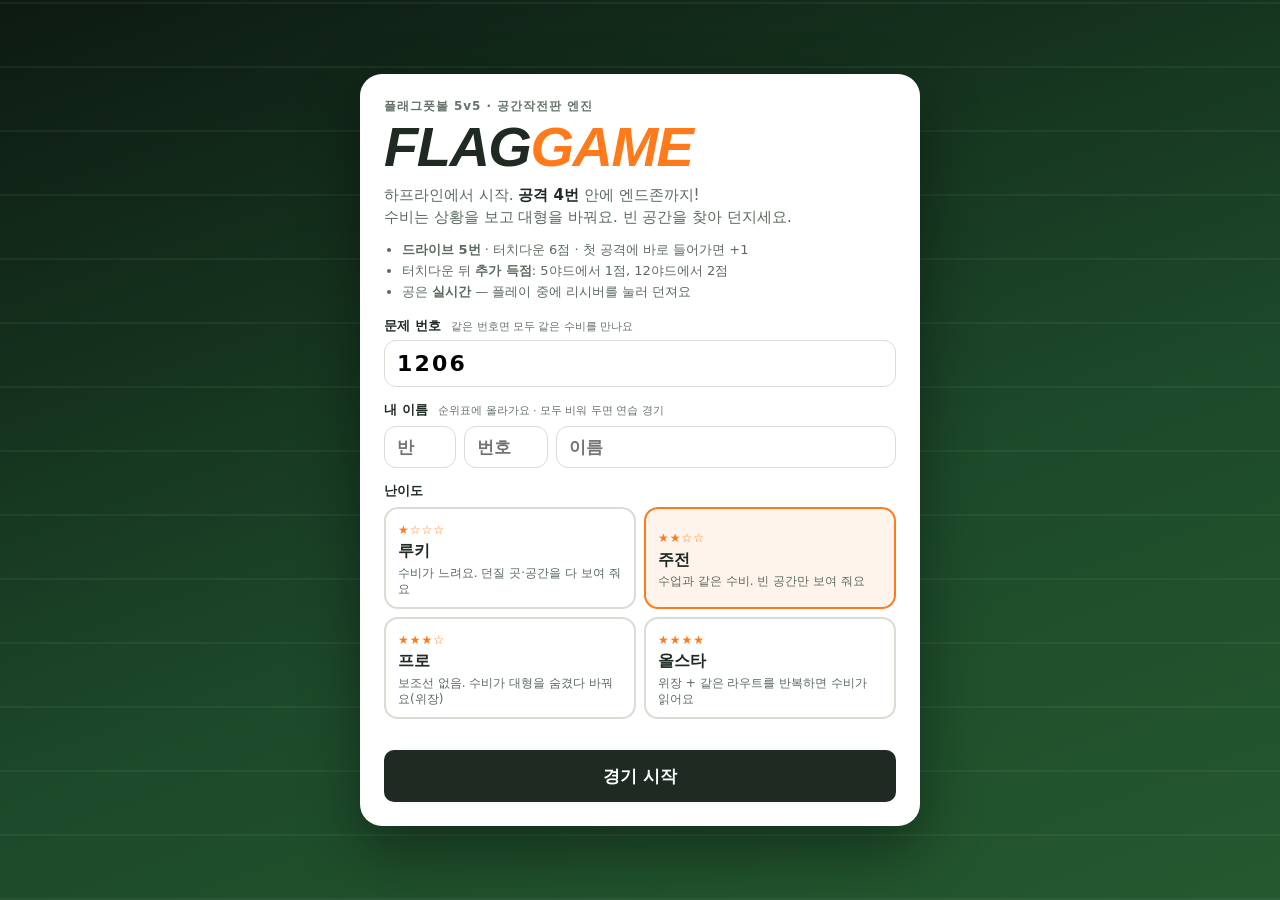
